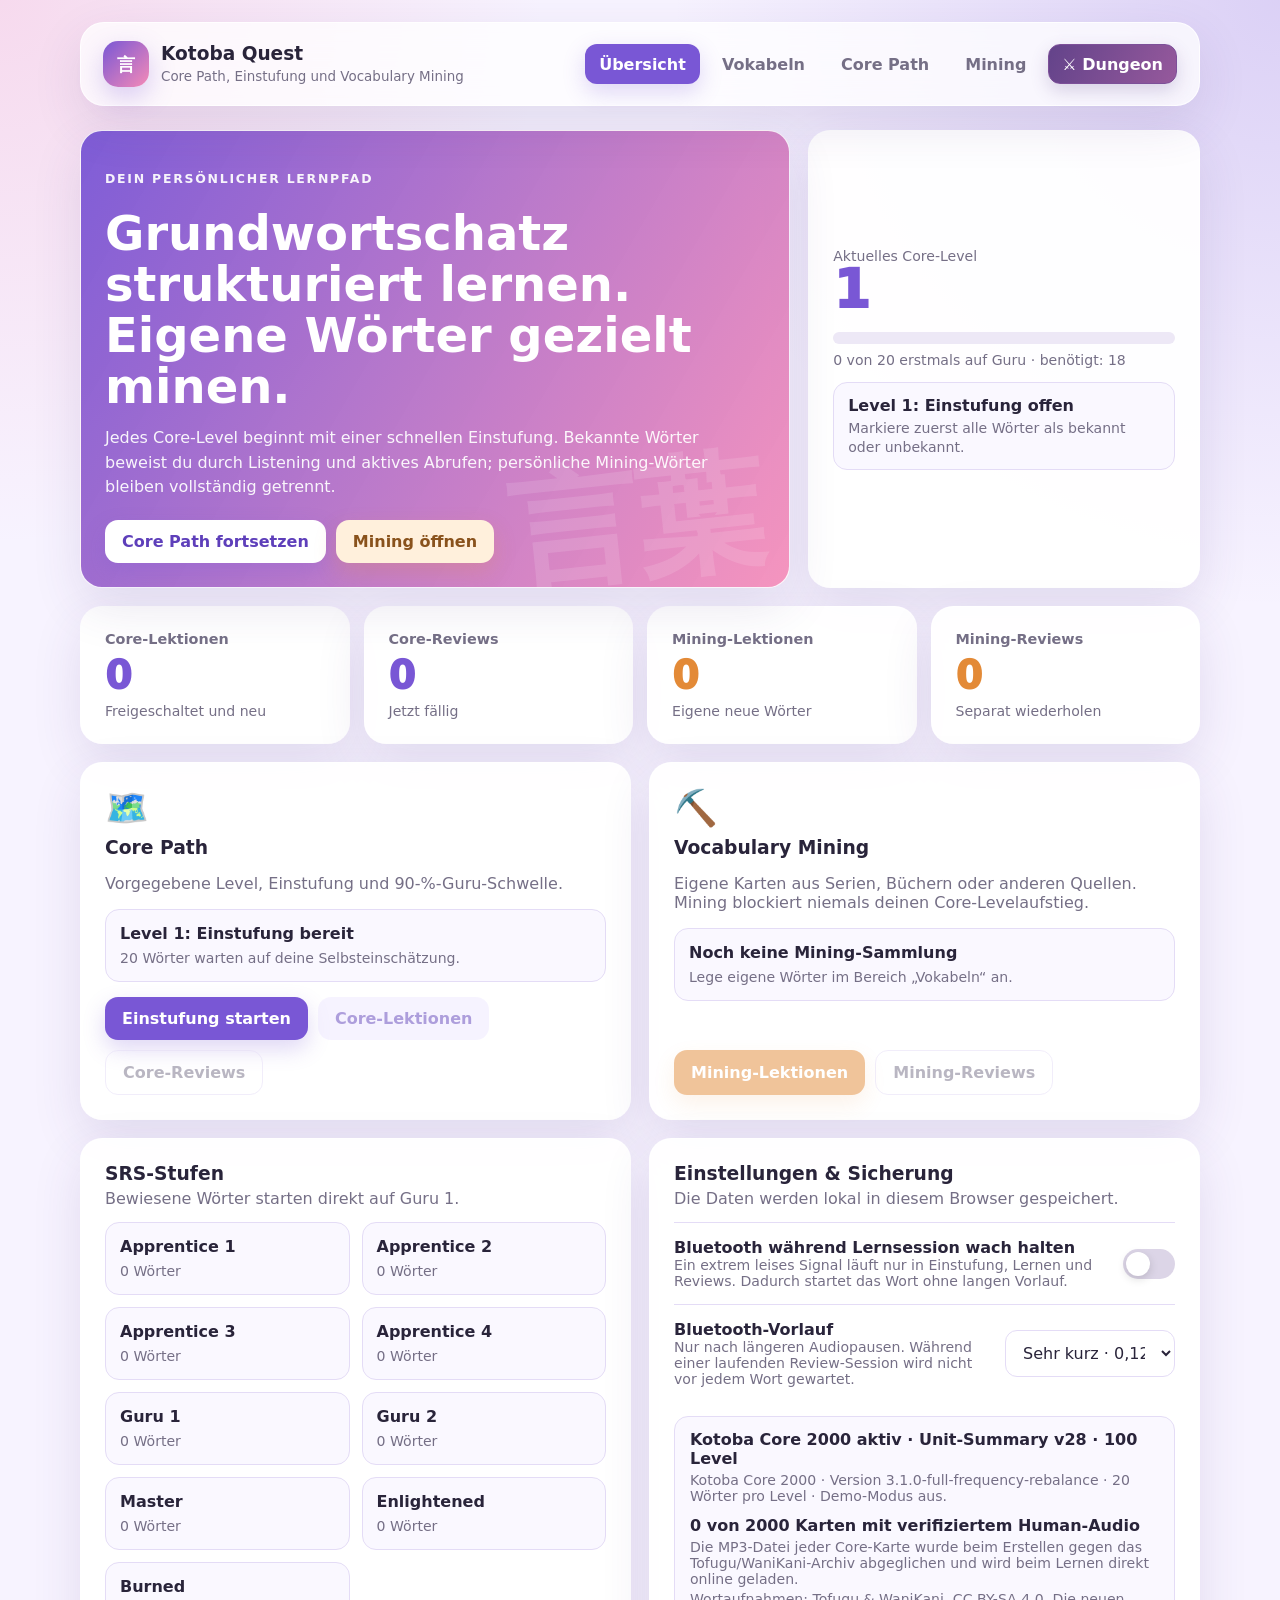
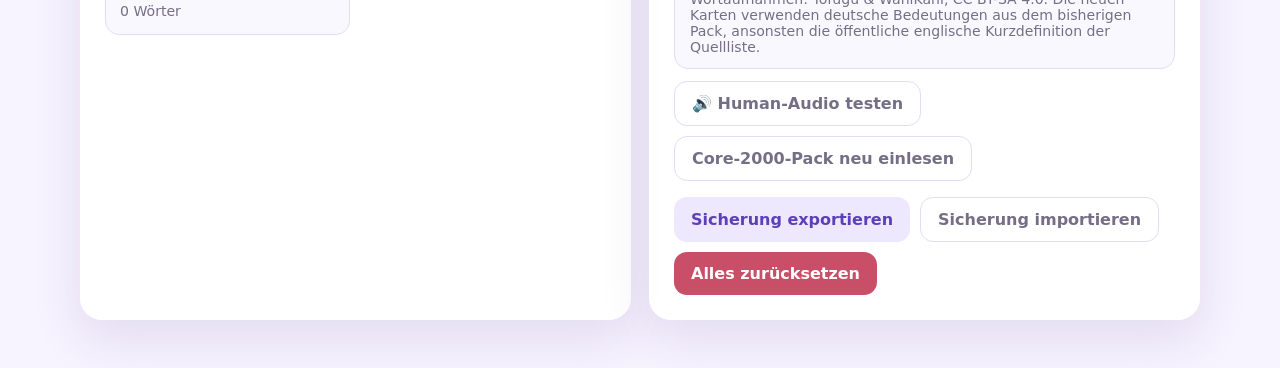
==== index.html @ 125c4b56 "fix: prevent legacy review nav flash and stale vocabulary autoplay" ====
<!DOCTYPE html>
<html lang="de">
<head>
  <meta charset="UTF-8" />
  <meta name="viewport" content="width=device-width, initial-scale=1.0" />
  <title>Kotoba Quest – Core Path & Mining</title>
  <style>
    :root {
      --bg: #f7f3ff;
      --panel: rgba(255,255,255,.94);
      --text: #29243a;
      --muted: #756f86;
      --primary: #7957d5;
      --primary-dark: #5e3fba;
      --accent: #f58ab7;
      --meaning: #d95098;
      --reading: #496fd4;
      --mining: #e38a37;
      --good: #268d63;
      --bad: #c84f67;
      --warning: #a96d12;
      --border: #e4dcf6;
      --shadow: 0 18px 50px rgba(73,50,126,.12);
      --radius: 22px;
    }

    * { box-sizing: border-box; }
    body {
      margin: 0;
      min-height: 100vh;
      font-family: Inter, ui-rounded, "SF Pro Rounded", system-ui, -apple-system, BlinkMacSystemFont, "Segoe UI", sans-serif;
      color: var(--text);
      background:
        radial-gradient(circle at top left, rgba(245,138,183,.24), transparent 34rem),
        radial-gradient(circle at top right, rgba(121,87,213,.22), transparent 38rem),
        var(--bg);
    }

    button, input, textarea, select { font: inherit; }
    button {
      border: 0;
      cursor: pointer;
      transition: transform .15s ease, box-shadow .15s ease, opacity .15s ease;
    }
    button:hover { transform: translateY(-1px); }
    button:active { transform: translateY(0); }
    button:disabled { cursor: not-allowed; opacity: .5; transform: none; }

    .app { width: min(1120px, calc(100% - 28px)); margin: 22px auto 48px; }
    .topbar {
      display: flex;
      justify-content: space-between;
      gap: 18px;
      align-items: center;
      padding: 18px 22px;
      border: 1px solid rgba(255,255,255,.8);
      background: rgba(255,255,255,.74);
      backdrop-filter: blur(18px);
      border-radius: 24px;
      box-shadow: var(--shadow);
      position: sticky;
      top: 12px;
      z-index: 10;
    }
    .brand { display:flex; align-items:center; gap:12px; min-width:0; }
    .logo {
      width:46px; height:46px; display:grid; place-items:center; flex:0 0 auto;
      border-radius:15px; color:white; font-weight:950; font-size:1.15rem;
      background:linear-gradient(135deg,var(--primary),var(--accent));
      box-shadow:0 10px 26px rgba(121,87,213,.28);
    }
    .brand h1 { margin:0; font-size:1.16rem; line-height:1.1; }
    .brand p { margin:4px 0 0; color:var(--muted); font-size:.84rem; }
    .nav { display:flex; gap:8px; flex-wrap:wrap; justify-content:flex-end; }
    .nav button {
      padding:10px 14px; border-radius:12px; color:var(--muted);
      background:transparent; font-weight:800;
    }
    .nav button.active { color:white; background:var(--primary); box-shadow:0 8px 22px rgba(121,87,213,.24); }
    /* Never show stale legacy tabs between cloud UI refreshes. */
    .nav[data-kq-ia-version] > button:not([data-kq-main-group]) { display:none !important; }

    main { margin-top:24px; }
    .view { display:none; }
    .view.active { display:block; }
    .card {
      background:var(--panel);
      border:1px solid rgba(255,255,255,.9);
      border-radius:var(--radius);
      box-shadow:var(--shadow);
      padding:24px;
    }
    .hero { display:grid; grid-template-columns:1.45fr .8fr; gap:18px; margin-bottom:18px; }
    .welcome {
      overflow:hidden; position:relative; min-height:230px;
      background:linear-gradient(120deg,rgba(121,87,213,.96),rgba(245,138,183,.9));
      color:white;
    }
    .welcome::after {
      content:"言葉"; position:absolute; right:24px; bottom:-24px;
      font-size:8rem; font-weight:950; opacity:.12; transform:rotate(-6deg);
    }
    .eyebrow {
      margin:0 0 8px; font-size:.78rem; text-transform:uppercase;
      letter-spacing:.14em; font-weight:900; opacity:.82;
    }
    .welcome h2 { margin:0; max-width:640px; font-size:clamp(1.8rem,4vw,3rem); line-height:1.06; }
    .welcome p { max-width:610px; margin:14px 0 20px; line-height:1.55; opacity:.93; }
    .button-row { display:flex; flex-wrap:wrap; gap:10px; position:relative; z-index:1; }
    .primary,.secondary,.mining-button,.danger,.ghost {
      padding:12px 17px; border-radius:13px; font-weight:850;
    }
    .primary { color:white; background:var(--primary); box-shadow:0 9px 22px rgba(121,87,213,.24); }
    .secondary { color:var(--primary-dark); background:#eee8ff; }
    .mining-button { color:white; background:var(--mining); box-shadow:0 9px 22px rgba(227,138,55,.22); }
    .danger { color:white; background:var(--bad); }
    .ghost { color:var(--muted); background:transparent; border:1px solid var(--border); }
    .welcome .primary { color:var(--primary-dark); background:white; }
    .welcome .mining-button { color:#89521c; background:#fff0dc; }

    .level-card { display:flex; flex-direction:column; justify-content:center; }
    .level-number { font-size:3.3rem; font-weight:950; line-height:1; color:var(--primary); }
    .progress-track { width:100%; height:12px; margin:15px 0 8px; overflow:hidden; border-radius:999px; background:#ede8f6; }
    .progress-fill { height:100%; width:0; border-radius:inherit; background:linear-gradient(90deg,var(--primary),var(--accent)); transition:width .3s ease; }
    .level-detail { margin-top:14px; padding:13px 14px; border-radius:14px; background:#faf8ff; border:1px solid var(--border); }
    .level-detail strong { display:block; margin-bottom:3px; }
    .muted { color:var(--muted); }
    .small { font-size:.88rem; }

    .stats { display:grid; grid-template-columns:repeat(4,1fr); gap:14px; margin-bottom:18px; }
    .stat { min-height:138px; display:flex; flex-direction:column; justify-content:space-between; }
    .stat-label { color:var(--muted); font-size:.9rem; font-weight:800; }
    .stat-value { font-size:2.4rem; font-weight:950; color:var(--primary); }
    .stat.mining-stat .stat-value { color:var(--mining); }

    .section-title { display:flex; justify-content:space-between; gap:14px; align-items:end; margin-bottom:14px; }
    .section-title h2,.section-title h3 { margin:0; }
    .section-title p { margin:5px 0 0; color:var(--muted); }
    .grid-two { display:grid; grid-template-columns:1fr 1fr; gap:18px; }
    .mode-card { min-height:245px; display:flex; flex-direction:column; justify-content:space-between; }
    .mode-icon { font-size:2.2rem; margin-bottom:8px; }
    .status-box { padding:14px; border-radius:14px; background:#faf8ff; border:1px solid var(--border); margin:15px 0; }
    .status-box strong { display:block; margin-bottom:5px; }

    .pack-header {
      display:flex; justify-content:space-between; gap:18px; align-items:flex-start; flex-wrap:wrap;
    }
    .pack-version {
      display:inline-flex; padding:7px 10px; border-radius:999px; color:var(--primary-dark);
      background:#eee8ff; font-size:.78rem; font-weight:900;
    }
    .pack-metrics {
      display:grid; grid-template-columns:repeat(3,1fr); gap:10px; margin-top:16px;
    }
    .pack-metric {
      padding:13px; border-radius:14px; background:#faf8ff; border:1px solid var(--border);
    }
    .pack-metric strong { display:block; color:var(--primary); font-size:1.4rem; }
    .section-grid {
      display:grid; grid-template-columns:repeat(2,1fr); gap:10px; margin-top:14px;
    }
    .section-card {
      padding:13px 14px; border-radius:14px; border:1px solid var(--border); background:#fff;
    }
    .section-card.locked { opacity:.58; background:#f5f3f7; }
    .section-card strong,.section-card span { display:block; }
    .section-card span { color:var(--muted); font-size:.82rem; margin-top:3px; }
    .source-note {
      margin-top:16px; padding-top:14px; border-top:1px solid var(--border);
      color:var(--muted); font-size:.8rem; line-height:1.5;
    }
    .source-note a { color:var(--primary-dark); }

    form { display:grid; gap:13px; }
    label { display:grid; gap:6px; color:var(--muted); font-size:.86rem; font-weight:800; }
    input,textarea,select {
      width:100%; padding:12px 13px; border-radius:12px; border:1px solid var(--border);
      color:var(--text); background:white; outline:none; resize:vertical;
    }
    input:focus,textarea:focus,select:focus { border-color:var(--primary); box-shadow:0 0 0 4px rgba(121,87,213,.11); }
    .form-grid { display:grid; grid-template-columns:1fr 1fr; gap:12px; }
    .conditional-field.hidden { display:none; }

    .vocab-list { display:grid; gap:10px; max-height:690px; overflow:auto; padding-right:4px; }
    .vocab-row {
      display:grid; grid-template-columns:minmax(80px,.6fr) 1fr auto;
      align-items:center; gap:14px; padding:14px; border-radius:15px;
      border:1px solid var(--border); background:#fff;
    }
    .vocab-jp { font-size:1.45rem; font-weight:950; }
    .vocab-meta { min-width:0; }
    .vocab-meta strong,.vocab-meta span { display:block; overflow-wrap:anywhere; }
    .vocab-meta span { color:var(--muted); font-size:.87rem; margin-top:3px; }
    .badge,.level-badge,.type-badge {
      display:inline-flex; align-items:center; justify-content:center; padding:7px 9px;
      border-radius:999px; font-size:.76rem; font-weight:900;
    }
    .badge { min-width:88px; background:#f0ebff; color:var(--primary-dark); }
    .level-badge { color:#875213; background:#fff3d5; }
    .type-badge.core { color:var(--primary-dark); background:#eee8ff; }
    .type-badge.mining { color:#915415; background:#fff0dc; }
    .locked-badge { color:#706a7e; background:#ece9f1; }
    .empty { text-align:center; color:var(--muted); padding:35px 12px; }

    .study-shell { max-width:780px; margin:0 auto; }
    .study-card {
      min-height:470px; display:flex; flex-direction:column; justify-content:center;
      text-align:center; padding:34px;
    }
    .counter { color:var(--muted); font-size:.85rem; font-weight:850; text-transform:uppercase; letter-spacing:.08em; }
    .study-word { margin:14px 0; font-size:clamp(3rem,9vw,6rem); line-height:1.05; font-weight:950; }
    .study-reading { font-size:1.35rem; color:var(--primary); font-weight:900; }
    .study-meaning { margin-top:8px; font-size:1.25rem; font-weight:900; }
    .study-example { max-width:580px; margin:22px auto 0; padding:16px; border-radius:14px; background:#faf8ff; color:var(--muted); line-height:1.55; }
    .review-form { max-width:560px; margin:22px auto 0; display:grid; grid-template-columns:1fr auto; gap:10px; }

    .prompt-type {
      display:inline-flex; align-self:center; align-items:center; gap:9px;
      margin-top:18px; padding:9px 16px; border-radius:999px; color:white;
      font-size:.92rem; font-weight:950; letter-spacing:.08em; text-transform:uppercase;
      box-shadow:0 8px 22px rgba(41,36,58,.12);
    }
    .prompt-hint { margin:11px 0 0; font-size:1rem; font-weight:850; }
    .review-meaning { border-top:9px solid var(--meaning); background:linear-gradient(180deg,rgba(217,80,152,.10),rgba(255,255,255,.95) 42%); }
    .review-reading { border-top:9px solid var(--reading); background:linear-gradient(180deg,rgba(73,111,212,.11),rgba(255,255,255,.95) 42%); }
    .review-meaning .prompt-type { background:var(--meaning); }
    .review-reading .prompt-type { background:var(--reading); }
    .review-meaning .prompt-hint { color:#a73773; }
    .review-reading .prompt-hint { color:#3557ae; }
    .review-meaning .review-form button,.review-meaning #nextQuestion { background:var(--meaning); }
    .review-reading .review-form button,.review-reading #nextQuestion { background:var(--reading); }

    .word-audio-row {
      display:flex;
      align-items:center;
      justify-content:center;
      gap:12px;
      margin:14px auto 6px;
      width:fit-content;
      max-width:100%;
    }

    .word-audio-row .study-word {
      margin:0;
    }

    .icon-audio {
      display:inline-grid;
      place-items:center;
      flex:0 0 auto;
      width:42px;
      height:42px;
      padding:0;
      border-radius:50%;
      color:#3557ae;
      background:#edf2ff;
      border:1px solid #cad6f8;
      font-size:1.15rem;
      box-shadow:0 5px 14px rgba(73,111,212,.12);
    }

    .icon-audio:hover {
      box-shadow:0 8px 19px rgba(73,111,212,.2);
    }

    .icon-audio.small {
      width:34px;
      height:34px;
      font-size:.95rem;
      box-shadow:none;
    }

    .sentence-audio-row {
      display:flex;
      align-items:center;
      gap:9px;
      margin-bottom:8px;
    }

    .sentence-audio-row .context-japanese {
      flex:1;
      margin:0;
    }

    .sentence-source {
      display:block;
      margin-top:8px;
      font-size:.76rem;
      line-height:1.45;
      color:var(--muted);
    }

    .sentence-source.loading {
      font-style:italic;
    }

    .sentence-source a {
      color:inherit;
      text-decoration:underline;
      text-underline-offset:2px;
    }

    .sentence-pack-progress {
      display:none;
      margin-top:12px;
    }

    .sentence-pack-progress.active {
      display:block;
    }

    .sentence-pack-track {
      height:10px;
      overflow:hidden;
      border-radius:999px;
      background:#e9e5f2;
    }

    .sentence-pack-fill {
      width:0%;
      height:100%;
      border-radius:inherit;
      background:linear-gradient(90deg,#7a6de8,#4b8ed8);
      transition:width .2s ease;
    }

    .sentence-pack-progress span {
      display:block;
      margin-top:7px;
    }

    .audio-pack-box {
      margin-top:14px;
      padding:13px 15px;
      border-radius:14px;
      border:1px solid var(--border);
      background:#faf8ff;
    }

    .audio-pack-box strong,
    .audio-pack-box span {
      display:block;
    }

    .audio-pack-box span {
      margin-top:4px;
    }

    .production-word {
      max-width:650px;
      margin:22px auto 10px;
      font-size:clamp(1.65rem,5vw,3rem);
      line-height:1.22;
      font-weight:950;
    }

    .context-area {
      max-width:590px;
      width:100%;
      margin:12px auto 0;
    }

    .context-toggle {
      padding:9px 13px;
      border-radius:999px;
      color:var(--muted);
      background:#faf8ff;
      border:1px solid var(--border);
      font-size:.84rem;
      font-weight:850;
    }

    .context-toggle[aria-expanded="true"] {
      color:var(--primary-dark);
      background:#eee8ff;
    }

    .context-panel {
      display:none;
      margin-top:10px;
      padding:14px 16px;
      border-radius:14px;
      background:#faf8ff;
      border:1px solid var(--border);
      color:var(--muted);
      line-height:1.55;
      text-align:left;
    }

    .context-panel.open {
      display:block;
    }

    .context-panel strong,
    .context-panel span {
      display:block;
    }

    .context-panel span + span,
    .context-panel strong + span {
      margin-top:5px;
    }

    .context-panel .context-japanese {
      color:var(--text);
      font-size:1.05rem;
      font-weight:850;
    }

    .feedback { max-width:560px; margin:15px auto 0; padding:13px 15px; border-radius:13px; font-weight:850; }
    .feedback.good { color:var(--good); background:#eaf8f2; }
    .feedback.bad { color:var(--bad); background:#fff0f3; }
    .feedback.warning { color:var(--warning); background:#fff6df; border:1px solid #f0d38c; }

    .placement-card { min-height:520px; }
    .placement-label { display:inline-flex; align-self:center; padding:8px 14px; border-radius:999px; color:var(--primary-dark); background:#eee8ff; font-size:.84rem; font-weight:900; }
    .placement-help { max-width:590px; margin:8px auto 0; color:var(--muted); line-height:1.5; }
    .choice-grid { display:grid; grid-template-columns:1fr 1fr; gap:12px; max-width:620px; width:100%; margin:25px auto 0; }
    .choice {
      padding:18px; border-radius:16px; font-weight:950; font-size:1rem;
      border:1px solid var(--border);
    }
    .choice.unknown { color:#9c4055; background:#fff0f3; }
    .choice.known { color:#237b58; background:#eaf8f2; }
    .key { display:inline-grid; place-items:center; min-width:30px; height:30px; padding:0 7px; margin-right:7px; border-radius:8px; color:var(--text); background:white; border:1px solid rgba(0,0,0,.12); box-shadow:0 2px 0 rgba(0,0,0,.08); }
    .placement-counts { display:flex; justify-content:center; flex-wrap:wrap; gap:10px; margin-top:18px; }
    .count-chip { padding:8px 11px; border-radius:999px; background:#faf8ff; color:var(--muted); font-size:.83rem; font-weight:850; }

    .settings-row { display:flex; justify-content:space-between; gap:20px; align-items:center; padding:15px 0; border-top:1px solid var(--border); }
    .toggle { position:relative; width:52px; height:30px; flex:0 0 auto; }
    .toggle input { display:none; }
    .toggle span { position:absolute; inset:0; border-radius:999px; background:#dcd5e7; transition:background .2s; }
    .toggle span::after {
      content:""; position:absolute; width:24px; height:24px; left:3px; top:3px;
      border-radius:50%; background:white; box-shadow:0 3px 10px rgba(0,0,0,.15); transition:transform .2s;
    }
    .toggle input:checked + span { background:var(--primary); }
    .toggle input:checked + span::after { transform:translateX(22px); }

    .toast {
      position:fixed; left:50%; bottom:24px; transform:translate(-50%,20px); opacity:0;
      pointer-events:none; z-index:50; padding:12px 18px; border-radius:13px;
      color:white; background:#29243a; box-shadow:var(--shadow); transition:.2s ease;
    }
    .toast.show { opacity:1; transform:translate(-50%,0); }

    @media (max-width:860px) {
      .topbar { position:static; align-items:flex-start; }
      .hero,.grid-two { grid-template-columns:1fr; }
      .stats { grid-template-columns:repeat(2,1fr); }
    }
    @media (max-width:580px) {
      .app { width:min(100% - 18px,1120px); margin-top:9px; }
      .topbar { padding:14px; flex-direction:column; }
      .nav { width:100%; justify-content:stretch; }
      .nav button { flex:1; padding-inline:8px; font-size:.82rem; }
      .card { padding:18px; }
      .stats { gap:9px; }
      .stat { min-height:115px; }
      .stat-value { font-size:2rem; }
      .form-grid,.choice-grid { grid-template-columns:1fr; }
      .vocab-row { grid-template-columns:1fr auto; }
      .vocab-meta { grid-column:1 / -1; grid-row:2; }
      .review-form { grid-template-columns:1fr; }
    }
  </style>
  <style id="kqDungeonIndexStyles">
    .kq-dungeon-index-entry{display:inline-flex;align-items:center;justify-content:center;min-height:40px;padding:8px 13px;text-decoration:none;color:#fff!important;background:linear-gradient(115deg,#63438a,#96599c);font-weight:850;border-radius:12px;border:1px solid #7d5099;white-space:nowrap;box-shadow:0 7px 18px #563d8033}
    .kq-dungeon-index-entry:hover,.kq-dungeon-index-entry:focus-visible{filter:brightness(1.09);outline:2px solid #d1a9df;outline-offset:2px}
  </style>
</head>
<body>
  <div class="app">
    <header class="topbar">
      <div class="brand">
        <div class="logo">言</div>
        <div>
          <h1>Kotoba Quest</h1>
          <p>Core Path, Einstufung und Vocabulary Mining</p>
        </div>
      </div>
      <nav class="nav" aria-label="Hauptnavigation">
        <button data-view="dashboard" class="active">Übersicht</button>
        <button data-view="vocabulary">Vokabeln</button>
        <button data-view="core">Core Path</button>
        <button data-view="mining">Mining</button>
        <a id="kqDungeonIndexEntry" class="kq-dungeon-index-entry" href="./dungeon.html" aria-label="Little Dungeon öffnen">⚔ Dungeon</a>
      </nav>
    </header>

    <main>
      <section id="dashboard" class="view active">
        <div class="hero">
          <article class="card welcome">
            <p class="eyebrow">Dein persönlicher Lernpfad</p>
            <h2>Grundwortschatz strukturiert lernen. Eigene Wörter gezielt minen.</h2>
            <p>Jedes Core-Level beginnt mit einer schnellen Einstufung. Bekannte Wörter beweist du durch Listening und aktives Abrufen; persönliche Mining-Wörter bleiben vollständig getrennt.</p>
            <div class="button-row">
              <button class="primary" id="heroCore">Core Path fortsetzen</button>
              <button class="mining-button" id="heroMining">Mining öffnen</button>
            </div>
          </article>

          <article class="card level-card">
            <span class="muted small">Aktuelles Core-Level</span>
            <div class="level-number" id="levelNumber">1</div>
            <div class="progress-track"><div class="progress-fill" id="levelProgress"></div></div>
            <div class="small muted" id="levelProgressText">0 von 0 auf Guru</div>
            <div class="level-detail">
              <strong id="levelStatusTitle">Level-Einstufung</strong>
              <span class="small muted" id="levelStatusText">Starte die Einstufung für dieses Level.</span>
            </div>
          </article>
        </div>

        <div class="stats">
          <article class="card stat">
            <span class="stat-label">Core-Lektionen</span>
            <strong class="stat-value" id="coreLessonCount">0</strong>
            <span class="small muted">Freigeschaltet und neu</span>
          </article>
          <article class="card stat">
            <span class="stat-label">Core-Reviews</span>
            <strong class="stat-value" id="coreReviewCount">0</strong>
            <span class="small muted">Jetzt fällig</span>
          </article>
          <article class="card stat mining-stat">
            <span class="stat-label">Mining-Lektionen</span>
            <strong class="stat-value" id="miningLessonCount">0</strong>
            <span class="small muted">Eigene neue Wörter</span>
          </article>
          <article class="card stat mining-stat">
            <span class="stat-label">Mining-Reviews</span>
            <strong class="stat-value" id="miningReviewCount">0</strong>
            <span class="small muted">Separat wiederholen</span>
          </article>
        </div>

        <div class="grid-two">
          <article class="card mode-card">
            <div>
              <div class="mode-icon">🗺️</div>
              <h3 style="margin:0">Core Path</h3>
              <p class="muted">Vorgegebene Level, Einstufung und 90-%-Guru-Schwelle.</p>
              <div class="status-box">
                <strong id="coreDashboardStatus">Level 1 wartet</strong>
                <span class="small muted" id="coreDashboardDetail">Beginne mit der Einstufung.</span>
              </div>
            </div>
            <div class="button-row">
              <button class="primary" id="dashboardPlacement">Einstufung starten</button>
              <button class="secondary" id="dashboardCoreLessons">Core-Lektionen</button>
              <button class="ghost" id="dashboardCoreReviews">Core-Reviews</button>
            </div>
          </article>

          <article class="card mode-card">
            <div>
              <div class="mode-icon">⛏️</div>
              <h3 style="margin:0">Vocabulary Mining</h3>
              <p class="muted">Eigene Karten aus Serien, Büchern oder anderen Quellen. Mining blockiert niemals deinen Core-Levelaufstieg.</p>
              <div class="status-box">
                <strong id="miningDashboardStatus">Noch keine Mining-Sammlung</strong>
                <span class="small muted" id="miningDashboardDetail">Lege eigene Wörter im Bereich „Vokabeln“ an.</span>
              </div>
            </div>
            <div class="button-row">
              <button class="mining-button" id="dashboardMiningLessons">Mining-Lektionen</button>
              <button class="ghost" id="dashboardMiningReviews">Mining-Reviews</button>
            </div>
          </article>
        </div>

        <div class="grid-two" style="margin-top:18px">
          <article class="card">
            <div class="section-title">
              <div>
                <h3>SRS-Stufen</h3>
                <p>Bewiesene Wörter starten direkt auf Guru 1.</p>
              </div>
            </div>
            <div id="stageSummary" class="form-grid"></div>
          </article>

          <article class="card">
            <div class="section-title">
              <div>
                <h3>Einstellungen & Sicherung</h3>
                <p>Die Daten werden lokal in diesem Browser gespeichert.</p>
              </div>
            </div>
            <div class="settings-row">
              <div>
                <strong>Bluetooth während Lernsession wach halten</strong>
                <div class="small muted">Ein extrem leises Signal läuft nur in Einstufung, Lernen und Reviews. Dadurch startet das Wort ohne langen Vorlauf.</div>
              </div>
              <label class="toggle">
                <input type="checkbox" id="bluetoothKeepAlive" />
                <span></span>
              </label>
            </div>
            <div class="settings-row">
              <div>
                <strong>Bluetooth-Vorlauf</strong>
                <div class="small muted">Nur nach längeren Audiopausen. Während einer laufenden Review-Session wird nicht vor jedem Wort gewartet.</div>
              </div>
              <select id="bluetoothLeadMs" style="max-width:170px">
                <option value="0">Aus</option>
                <option value="120">Sehr kurz · 0,12 s</option>
                <option value="250">Kurz · 0,25 s</option>
                <option value="450">Sicher · 0,45 s</option>
              </select>
            </div>
            <div class="audio-pack-box">
              <strong id="corePackStatus">Core-2000-Pack wird geprüft …</strong>
              <span class="small muted" id="corePackDetail">Bis zur einmaligen Vorbereitung bleibt das eingebaute 200-Wörter-Paket aktiv.</span>
              <strong id="audioPackStatus" style="margin-top:12px">Human-Audio wird geprüft …</strong>
              <span class="small muted" id="audioPackDetail">Die vorbereiteten 2.000 Karten enthalten jeweils eine verifizierte Tofugu/WaniKani-MP3-URL.</span>
              <span class="small muted" id="humanAudioCredit">
                Wortaufnahmen: Tofugu &amp; WaniKani, CC BY-SA 4.0. Die neuen Karten verwenden deutsche Bedeutungen aus dem bisherigen Pack, ansonsten die öffentliche englische Kurzdefinition der Quellliste.
              </span>
            </div>
            <div class="button-row" style="margin-top:12px">
              <button class="ghost" id="audioTestBtn">🔊 Human-Audio testen</button>
              <button class="ghost" id="corePackReloadBtn">Core-2000-Pack neu einlesen</button>
            </div>
            <div class="button-row" style="margin-top:16px">
              <button class="secondary" id="exportBtn">Sicherung exportieren</button>
              <button class="ghost" id="importBtn">Sicherung importieren</button>
              <input id="importFile" type="file" accept=".json" hidden />
            </div>
            <div class="button-row" style="margin-top:10px">
              <button class="danger" id="resetBtn">Alles zurücksetzen</button>
            </div>
          </article>
        </div>
      </section>

      <section id="vocabulary" class="view">
        <div class="section-title">
          <div>
            <h2>Vokabelkarten</h2>
            <p>Neue Karten sind standardmäßig Mining-Wörter. Core-Karten kannst du bewusst einem Level zuordnen.</p>
          </div>
        </div>

        <div class="grid-two">
          <article class="card">
            <h3 style="margin-top:0">Neue Vokabel</h3>
            <form id="vocabForm">
              <label>
                Kartentyp *
                <select id="cardTypeInput">
                  <option value="mining">Mining – persönliche Zusatzvokabel</option>
                  <option value="core">Core Path – verbindliches Levelwort</option>
                </select>
              </label>

              <div class="form-grid">
                <label>
                  Japanisches Wort *
                  <input id="wordInput" required placeholder="例: 猫" />
                </label>
                <label>
                  Lesung *
                  <input id="readingInput" required placeholder="例: ねこ" />
                </label>
              </div>

              <label>
                Bedeutung(en) *
                <input id="meaningInput" required placeholder="Katze, Kater" />
              </label>

              <div id="coreFields" class="conditional-field hidden">
                <label>
                  Core-Level *
                  <input id="vocabLevelInput" type="number" min="1" max="60" value="1" />
                </label>
                <div class="small muted">Liegt das Level noch in der Zukunft, bleibt die Karte bis dahin gesperrt.</div>
              </div>

              <div id="miningFields" class="conditional-field">
                <label>
                  Quelle oder Sammlung
                  <input id="collectionInput" placeholder="z. B. Frieren – Folge 3" />
                </label>
              </div>

              <label>
                Beispielsatz
                <textarea id="exampleInput" rows="2" placeholder="猫が好きです。"></textarea>
              </label>

              <label>
                Übersetzung des Beispiels
                <textarea id="exampleTranslationInput" rows="2" placeholder="Ich mag Katzen."></textarea>
              </label>

              <button class="primary" type="submit">Vokabel hinzufügen</button>
            </form>
          </article>

          <article class="card">
            <div class="section-title">
              <div>
                <h3>Deine Sammlung</h3>
                <p id="vocabTotal">0 Wörter</p>
              </div>
            </div>
            <div class="vocab-list" id="vocabList"></div>
          </article>
        </div>
      </section>

      <section id="core" class="view">
        <div class="section-title">
          <div>
            <h2>Core Path</h2>
            <p>Jedes neue Level beginnt mit Einschätzen, anschließend beweist du die als bekannt markierten Wörter.</p>
          </div>
        </div>
        <div class="grid-two">
          <article class="card mode-card">
            <div>
              <div class="mode-icon">🎯</div>
              <h3 style="margin:0" id="coreLevelHeading">Level 1</h3>
              <div class="status-box">
                <strong id="coreStatusTitle">Einstufung offen</strong>
                <span class="small muted" id="coreStatusDetail">Sortiere die Wörter mit den Pfeiltasten.</span>
              </div>
            </div>
            <div class="button-row">
              <button class="primary" id="corePlacementBtn">Einstufung starten</button>
              <button class="secondary" id="coreLessonsBtn">Lektionen starten</button>
              <button class="ghost" id="coreReviewsBtn">Reviews starten</button>
            </div>
          </article>
          <article class="card">
            <h3 style="margin-top:0">So funktioniert ein Level</h3>
            <p class="muted">1. Alle Wörter schnell als bekannt oder unbekannt markieren.</p>
            <p class="muted">2. Hörverstehen und aktives Abrufen der bekannten Wörter beweisen.</p>
            <p class="muted">3. Listening und aktives Abrufen richtig: direkt Guru 1.</p>
            <p class="muted">4. Unbekannt oder falsch eingeschätzt: reguläre Lektion und Apprentice 1.</p>
            <p class="muted">5. Fast richtige Antworten werden erklärt und später erneut gefragt, ohne als Fehler zu zählen.</p>
            <p class="muted">6. Echte Fehler kommen ebenfalls zurück in den aktuellen Review-Pool und beeinflussen erst danach die SRS-Wertung.</p>
            <p class="muted">7. Sobald 90 % erstmals Guru erreicht haben, wird das nächste Level geöffnet.</p>
          </article>
        </div>

        <div class="grid-two" style="margin-top:18px">
          <article class="card">
            <div class="pack-header">
              <div>
                <h3 style="margin:0" id="packName">Kotoba Core 2000</h3>
                <p class="muted" style="margin:5px 0 0">Kuratierter Grundwortschatz mit stabilen Karten-IDs für spätere Updates.</p>
              </div>
              <span class="pack-version" id="packVersion">Version 0.1.0</span>
            </div>
            <div class="pack-metrics">
              <div class="pack-metric"><strong id="packIncludedWords">200</strong><span class="small muted">von 2.000 Wörtern enthalten</span></div>
              <div class="pack-metric"><strong id="packIncludedLevels">10</strong><span class="small muted">von 100 Leveln enthalten</span></div>
              <div class="pack-metric"><strong id="packLearnedWords">0</strong><span class="small muted">Wörter begonnen</span></div>
            </div>
            <div class="source-note">
              Auswahl orientiert sich an häufigem, breit einsetzbarem Alltagswortschatz. Für spätere Datenabgleiche sind <a href="https://clrd.ninjal.ac.jp/bccwj/en/freq-list.html" target="_blank" rel="noopener">NINJAL-Frequenzlisten</a> und <a href="https://www.edrdg.org/jmdict/j_jmdict.html" target="_blank" rel="noopener">JMdict</a> als Quellen vorgesehen. Die deutschen Bedeutungen und Beispielsätze dieses Beta-Packs wurden für Kotoba Quest redaktionell formuliert.
            </div>
          </article>
          <article class="card">
            <h3 style="margin-top:0">Abschnitte</h3>
            <div class="section-grid" id="coreSectionGrid"></div>
          </article>
        </div>
      </section>

      <section id="mining" class="view">
        <div class="section-title">
          <div>
            <h2>Vocabulary Mining</h2>
            <p>Eigene Sammlungen werden unabhängig vom Core Path gelernt und wiederholt.</p>
          </div>
        </div>
        <div class="grid-two">
          <article class="card mode-card">
            <div>
              <div class="mode-icon">⛏️</div>
              <h3 style="margin:0">Mining-Queue</h3>
              <div class="status-box">
                <strong id="miningStatusTitle">0 neue Wörter</strong>
                <span class="small muted" id="miningStatusDetail">0 Reviews sind fällig.</span>
              </div>
            </div>
            <div class="button-row">
              <button class="mining-button" id="miningLessonsBtn">Mining-Lektionen</button>
              <button class="ghost" id="miningReviewsBtn">Mining-Reviews</button>
            </div>
          </article>
          <article class="card">
            <h3 style="margin-top:0">Sammlungen</h3>
            <div id="collectionSummary"></div>
          </article>
        </div>
      </section>

      <section id="placement" class="view">
        <div class="study-shell">
          <article class="card study-card placement-card" id="placementCard"></article>
        </div>
      </section>

      <section id="lessons" class="view">
        <div class="study-shell">
          <article class="card study-card" id="lessonCard"></article>
        </div>
      </section>

      <section id="reviews" class="view">
        <div class="study-shell">
          <article class="card study-card" id="reviewCard"></article>
        </div>
      </section>
    </main>
  </div>

  <div class="toast" id="toast"></div>

  <script src="content-packs/core-2000/core-pack.js"></script>
  <script src="audio/human-audio-ready.js?v=0.3.0"></script>
  <script src="audio/audio-manifest.js?v=0.5.0"></script>
  <script src="audio/audio-ready.js?v=0.5.0"></script>
  <script>
    const STORAGE_KEY = "kotobaQuestDataV3";

    const STAGES = [
      { name:"Neu", real:0, demo:0 },
      { name:"Apprentice 1", real:4*60*60*1000, demo:10*1000 },
      { name:"Apprentice 2", real:8*60*60*1000, demo:20*1000 },
      { name:"Apprentice 3", real:24*60*60*1000, demo:40*1000 },
      { name:"Apprentice 4", real:2*24*60*60*1000, demo:60*1000 },
      { name:"Guru 1", real:7*24*60*60*1000, demo:90*1000 },
      { name:"Guru 2", real:14*24*60*60*1000, demo:2*60*1000 },
      { name:"Master", real:30*24*60*60*1000, demo:3*60*1000 },
      { name:"Enlightened", real:120*24*60*60*1000, demo:5*60*1000 },
      { name:"Burned", real:Infinity, demo:Infinity }
    ];

    const EMBEDDED_CORE_PACK = {"id":"kotoba-core-2000","name":"Kotoba Core 2000","version":"3.1.0-full-frequency-rebalance","targetWords":2000,"includedWords":2000,"includedLevels":100,"wordsPerLevel":20,"entries":[{"packEntryId":"kc2k-foundation-0001","coreIndex":0,"level":1,"word":"する","reading":"する","meanings":["machen","tun"],"productionCue":"machen; tun","example":"今日は何をしますか。","exampleTranslation":"Was machst du heute?","pos":"unregelmäßiges Verb"},{"packEntryId":"kc2k-foundation-0002","coreIndex":1,"level":1,"word":"ある","reading":"ある","meanings":["es gibt","vorhanden sein","sich befinden"],"productionCue":"vorhanden sein – für Dinge","example":"机の上に本があります。","exampleTranslation":"Auf dem Tisch liegt ein Buch.","pos":"Godan-Verb"},{"packEntryId":"kc2k-foundation-0003","coreIndex":2,"level":1,"word":"いる","reading":"いる","meanings":["es gibt","da sein","sich befinden"],"productionCue":"da sein – für Menschen und Tiere","example":"部屋に人がいます。","exampleTranslation":"Im Zimmer ist jemand.","pos":"Ichidan-Verb"},{"packEntryId":"kc2k-0405","coreIndex":3,"level":1,"word":"行く","reading":"いく","meanings":["gehen","fahren"],"productionCue":"gehen; fahren","example":"「行く」という言葉を覚えました。","exampleTranslation":"Ich habe den Ausdruck „gehen“ gelernt.","pos":"verb"},{"packEntryId":"kc2k-0406","coreIndex":4,"level":1,"word":"来る","reading":"くる","meanings":["kommen"],"productionCue":"kommen","example":"「来る」という言葉を覚えました。","exampleTranslation":"Ich habe den Ausdruck „kommen“ gelernt.","pos":"verb"},{"packEntryId":"kc2k-foundation-0004","coreIndex":5,"level":1,"word":"見る","reading":"みる","meanings":["sehen","anschauen","ansehen"],"productionCue":"etwas sehen oder anschauen","example":"この映画を見たいです。","exampleTranslation":"Ich möchte diesen Film sehen.","pos":"Ichidan-Verb"},{"packEntryId":"kc2k-foundation-0005","coreIndex":6,"level":1,"word":"聞く","reading":"きく","meanings":["hören","zuhören","fragen"],"productionCue":"hören; zuhören; fragen","example":"毎日、音楽を聞きます。","exampleTranslation":"Ich höre jeden Tag Musik.","pos":"Godan-Verb"},{"packEntryId":"kc2k-foundation-0006","coreIndex":7,"level":1,"word":"言う","reading":"いう","meanings":["sagen"],"productionCue":"etwas sagen","example":"もう一度言ってください。","exampleTranslation":"Bitte sag es noch einmal.","pos":"Godan-Verb"},{"packEntryId":"kc2k-foundation-0007","coreIndex":8,"level":1,"word":"話す","reading":"はなす","meanings":["sprechen","reden"],"productionCue":"mit jemandem sprechen","example":"日本語で話しましょう。","exampleTranslation":"Lass uns Japanisch sprechen.","pos":"Godan-Verb"},{"packEntryId":"kc2k-foundation-0008","coreIndex":9,"level":1,"word":"分かる","reading":"わかる","meanings":["verstehen","begreifen"],"productionCue":"etwas verstehen","example":"この言葉の意味が分かります。","exampleTranslation":"Ich verstehe die Bedeutung dieses Wortes.","pos":"Godan-Verb"},{"packEntryId":"kc2k-1720","coreIndex":10,"level":1,"word":"思う","reading":"おもう","meanings":["denken","glauben"],"productionCue":"denken; glauben","example":"「思う」という言葉を覚えました。","exampleTranslation":"Ich habe den Ausdruck „denken“ gelernt.","pos":"verb"},{"packEntryId":"kc2k-foundation-0009","coreIndex":11,"level":1,"word":"知る","reading":"しる","meanings":["wissen","kennen","erfahren"],"productionCue":"etwas wissen oder jemanden kennen","example":"その人を知っています。","exampleTranslation":"Ich kenne diese Person.","pos":"Godan-Verb"},{"packEntryId":"kc2k-0668","coreIndex":12,"level":1,"word":"食べる","reading":"たべる","meanings":["essen"],"productionCue":"essen","example":"「食べる」という言葉を覚えました。","exampleTranslation":"Ich habe den Ausdruck „essen“ gelernt.","pos":"verb"},{"packEntryId":"kc2k-0669","coreIndex":13,"level":1,"word":"飲む","reading":"のむ","meanings":["trinken"],"productionCue":"trinken","example":"「飲む」という言葉を覚えました。","exampleTranslation":"Ich habe den Ausdruck „trinken“ gelernt.","pos":"verb"},{"packEntryId":"kc2k-1427","coreIndex":14,"level":1,"word":"買う","reading":"かう","meanings":["kaufen"],"productionCue":"kaufen","example":"「買う」という言葉を覚えました。","exampleTranslation":"Ich habe den Ausdruck „kaufen“ gelernt.","pos":"verb"},{"packEntryId":"kc2k-foundation-0010","coreIndex":15,"level":1,"word":"使う","reading":"つかう","meanings":["benutzen","verwenden"],"productionCue":"etwas benutzen oder verwenden","example":"このアプリを毎日使います。","exampleTranslation":"Ich benutze diese App jeden Tag.","pos":"Godan-Verb"},{"packEntryId":"kc2k-0670","coreIndex":16,"level":1,"word":"作る","reading":"つくる","meanings":["machen","herstellen","kochen"],"productionCue":"machen; herstellen; kochen","example":"「作る」という言葉を覚えました。","exampleTranslation":"Ich habe den Ausdruck „machen“ gelernt.","pos":"verb"},{"packEntryId":"kc2k-foundation-0011","coreIndex":17,"level":1,"word":"持つ","reading":"もつ","meanings":["haben","halten","mitnehmen"],"productionCue":"etwas besitzen, halten oder mitnehmen","example":"傘を持っていますか。","exampleTranslation":"Hast du einen Regenschirm dabei?","pos":"Godan-Verb"},{"packEntryId":"kc2k-0392","coreIndex":18,"level":1,"word":"待つ","reading":"まつ","meanings":["warten"],"productionCue":"warten","example":"「待つ」という言葉を覚えました。","exampleTranslation":"Ich habe den Ausdruck „warten“ gelernt.","pos":"verb"},{"packEntryId":"kc2k-0404","coreIndex":19,"level":1,"word":"帰る","reading":"かえる","meanings":["nach Hause zurückkehren"],"productionCue":"nach Hause zurückkehren","example":"「帰る」という言葉を覚えました。","exampleTranslation":"Ich habe den Ausdruck „nach Hause zurückkehren“ gelernt.","pos":"verb"},{"packEntryId":"kc2k-0570","coreIndex":20,"level":2,"word":"起きる","reading":"おきる","meanings":["aufstehen","geschehen"],"productionCue":"aufstehen; geschehen","example":"「起きる」という言葉を覚えました。","exampleTranslation":"Ich habe den Ausdruck „aufstehen“ gelernt.","pos":"verb"},{"packEntryId":"kc2k-0569","coreIndex":21,"level":2,"word":"寝る","reading":"ねる","meanings":["schlafen","ins Bett gehen"],"productionCue":"schlafen; ins Bett gehen","example":"「寝る」という言葉を覚えました。","exampleTranslation":"Ich habe den Ausdruck „schlafen“ gelernt.","pos":"verb"},{"packEntryId":"kc2k-0365","coreIndex":22,"level":2,"word":"開ける","reading":"あける","meanings":["öffnen"],"productionCue":"öffnen","example":"「開ける」という言葉を覚えました。","exampleTranslation":"Ich habe den Ausdruck „öffnen“ gelernt.","pos":"verb"},{"packEntryId":"kc2k-0367","coreIndex":23,"level":2,"word":"閉める","reading":"しめる","meanings":["schließen"],"productionCue":"schließen","example":"「閉める」という言葉を覚えました。","exampleTranslation":"Ich habe den Ausdruck „schließen“ gelernt.","pos":"verb"},{"packEntryId":"kc2k-0374","coreIndex":24,"level":2,"word":"入る","reading":"はいる","meanings":["eintreten","hineingehen"],"productionCue":"eintreten; hineingehen","example":"「入る」という言葉を覚えました。","exampleTranslation":"Ich habe den Ausdruck „eintreten“ gelernt.","pos":"verb"},{"packEntryId":"kc2k-0376","coreIndex":25,"level":2,"word":"出る","reading":"でる","meanings":["hinausgehen","erscheinen"],"productionCue":"hinausgehen; erscheinen","example":"「出る」という言葉を覚えました。","exampleTranslation":"Ich habe den Ausdruck „hinausgehen“ gelernt.","pos":"verb"},{"packEntryId":"kc2k-0762","coreIndex":26,"level":2,"word":"立つ","reading":"たつ","meanings":["stehen","aufstehen"],"productionCue":"stehen; aufstehen","example":"「立つ」という言葉を覚えました。","exampleTranslation":"Ich habe den Ausdruck „stehen“ gelernt.","pos":"verb"},{"packEntryId":"kc2k-0761","coreIndex":27,"level":2,"word":"座る","reading":"すわる","meanings":["sich setzen"],"productionCue":"sich setzen","example":"「座る」という言葉を覚えました。","exampleTranslation":"Ich habe den Ausdruck „sich setzen“ gelernt.","pos":"verb"},{"packEntryId":"kc2k-0397","coreIndex":28,"level":2,"word":"歩く","reading":"あるく","meanings":["gehen","laufen"],"productionCue":"gehen; laufen","example":"「歩く」という言葉を覚えました。","exampleTranslation":"Ich habe den Ausdruck „gehen“ gelernt.","pos":"verb"},{"packEntryId":"kc2k-0398","coreIndex":29,"level":2,"word":"走る","reading":"はしる","meanings":["rennen","fahren"],"productionCue":"rennen; fahren","example":"「走る」という言葉を覚えました。","exampleTranslation":"Ich habe den Ausdruck „rennen“ gelernt.","pos":"verb"},{"packEntryId":"kc2k-0249","coreIndex":30,"level":2,"word":"働く","reading":"はたらく","meanings":["arbeiten"],"productionCue":"arbeiten","example":"「働く」という言葉を覚えました。","exampleTranslation":"Ich habe den Ausdruck „arbeiten“ gelernt.","pos":"verb"},{"packEntryId":"kc2k-0252","coreIndex":31,"level":2,"word":"休む","reading":"やすむ","meanings":["sich ausruhen","fehlen"],"productionCue":"sich ausruhen; fehlen","example":"「休む」という言葉を覚えました。","exampleTranslation":"Ich habe den Ausdruck „sich ausruhen“ gelernt.","pos":"verb"},{"packEntryId":"kc2k-1164","coreIndex":32,"level":2,"word":"読む","reading":"よむ","meanings":["lesen"],"productionCue":"lesen","example":"「読む」という言葉を覚えました。","exampleTranslation":"Ich habe den Ausdruck „lesen“ gelernt.","pos":"verb"},{"packEntryId":"kc2k-1165","coreIndex":33,"level":2,"word":"書く","reading":"かく","meanings":["schreiben"],"productionCue":"schreiben","example":"「書く」という言葉を覚えました。","exampleTranslation":"Ich habe den Ausdruck „schreiben“ gelernt.","pos":"verb"},{"packEntryId":"kc2k-1555","coreIndex":34,"level":2,"word":"教える","reading":"おしえる","meanings":["lehren","mitteilen"],"productionCue":"lehren; mitteilen","example":"「教える」という言葉を覚えました。","exampleTranslation":"Ich habe den Ausdruck „lehren“ gelernt.","pos":"verb"},{"packEntryId":"kc2k-1554","coreIndex":35,"level":2,"word":"習う","reading":"ならう","meanings":["lernen","Unterricht nehmen"],"productionCue":"lernen; Unterricht nehmen","example":"「習う」という言葉を覚えました。","exampleTranslation":"Ich habe den Ausdruck „lernen“ gelernt.","pos":"verb"},{"packEntryId":"kc2k-foundation-0012","coreIndex":36,"level":2,"word":"会う","reading":"あう","meanings":["treffen","sich treffen"],"productionCue":"jemanden treffen","example":"明日、友達に会います。","exampleTranslation":"Morgen treffe ich einen Freund.","pos":"Godan-Verb"},{"packEntryId":"kc2k-1166","coreIndex":37,"level":2,"word":"遊ぶ","reading":"あそぶ","meanings":["spielen","Zeit verbringen"],"productionCue":"spielen; Zeit verbringen","example":"「遊ぶ」という言葉を覚えました。","exampleTranslation":"Ich habe den Ausdruck „spielen“ gelernt.","pos":"verb"},{"packEntryId":"kc2k-0253","coreIndex":38,"level":2,"word":"始める","reading":"はじめる","meanings":["beginnen (transitiv)"],"productionCue":"beginnen (transitiv)","example":"「始める」という言葉を覚えました。","exampleTranslation":"Ich habe den Ausdruck „beginnen (transitiv)“ gelernt.","pos":"verb"},{"packEntryId":"kc2k-0255","coreIndex":39,"level":2,"word":"終わる","reading":"おわる","meanings":["enden","fertig werden"],"productionCue":"enden; fertig werden","example":"「終わる」という言葉を覚えました。","exampleTranslation":"Ich habe den Ausdruck „enden“ gelernt.","pos":"verb"},{"packEntryId":"kc2k-1758","coreIndex":40,"level":3,"word":"大きい","reading":"おおきい","meanings":["groß"],"productionCue":"groß","example":"「大きい」という言葉を覚えました。","exampleTranslation":"Ich habe den Ausdruck „groß“ gelernt.","pos":"i-adj"},{"packEntryId":"kc2k-1759","coreIndex":41,"level":3,"word":"小さい","reading":"ちいさい","meanings":["klein"],"productionCue":"klein","example":"「小さい」という言葉を覚えました。","exampleTranslation":"Ich habe den Ausdruck „klein“ gelernt.","pos":"i-adj"},{"packEntryId":"kc2k-0327","coreIndex":42,"level":3,"word":"新しい","reading":"あたらしい","meanings":["neu"],"productionCue":"neu","example":"「新しい」という言葉を覚えました。","exampleTranslation":"Ich habe den Ausdruck „neu“ gelernt.","pos":"i-adj"},{"packEntryId":"kc2k-0328","coreIndex":43,"level":3,"word":"古い","reading":"ふるい","meanings":["alt"],"productionCue":"alt","example":"「古い」という言葉を覚えました。","exampleTranslation":"Ich habe den Ausdruck „alt“ gelernt.","pos":"i-adj"},{"packEntryId":"kc2k-0341","coreIndex":44,"level":3,"word":"良い","reading":"よい","meanings":["gut"],"productionCue":"gut","example":"「良い」という言葉を覚えました。","exampleTranslation":"Ich habe den Ausdruck „gut“ gelernt.","pos":"i-adj"},{"packEntryId":"kc2k-0342","coreIndex":45,"level":3,"word":"悪い","reading":"わるい","meanings":["schlecht"],"productionCue":"schlecht","example":"「悪い」という言葉を覚えました。","exampleTranslation":"Ich habe den Ausdruck „schlecht“ gelernt.","pos":"i-adj"},{"packEntryId":"kc2k-0319","coreIndex":46,"level":3,"word":"高い","reading":"たかい","meanings":["hoch","teuer"],"productionCue":"hoch; teuer","example":"「高い」という言葉を覚えました。","exampleTranslation":"Ich habe den Ausdruck „hoch“ gelernt.","pos":"i-adj"},{"packEntryId":"kc2k-0343","coreIndex":47,"level":3,"word":"安い","reading":"やすい","meanings":["billig"],"productionCue":"billig","example":"「安い」という言葉を覚えました。","exampleTranslation":"Ich habe den Ausdruck „billig“ gelernt.","pos":"i-adj"},{"packEntryId":"kc2k-0317","coreIndex":48,"level":3,"word":"長い","reading":"ながい","meanings":["lang"],"productionCue":"lang","example":"「長い」という言葉を覚えました。","exampleTranslation":"Ich habe den Ausdruck „lang“ gelernt.","pos":"i-adj"},{"packEntryId":"kc2k-0318","coreIndex":49,"level":3,"word":"短い","reading":"みじかい","meanings":["kurz"],"productionCue":"kurz","example":"「短い」という言葉を覚えました。","exampleTranslation":"Ich habe den Ausdruck „kurz“ gelernt.","pos":"i-adj"},{"packEntryId":"kc2k-1768","coreIndex":50,"level":3,"word":"多い","reading":"おおい","meanings":["viel","zahlreich"],"productionCue":"viel; zahlreich","example":"「多い」という言葉を覚えました。","exampleTranslation":"Ich habe den Ausdruck „viel“ gelernt.","pos":"i-adj"},{"packEntryId":"kc2k-1769","coreIndex":51,"level":3,"word":"少ない","reading":"すくない","meanings":["wenig"],"productionCue":"wenig","example":"「少ない」という言葉を覚えました。","exampleTranslation":"Ich habe den Ausdruck „wenig“ gelernt.","pos":"i-adj"},{"packEntryId":"kc2k-0877","coreIndex":52,"level":3,"word":"早い","reading":"はやい","meanings":["früh","schnell"],"productionCue":"früh; schnell","example":"「早い」という言葉を覚えました。","exampleTranslation":"Ich habe den Ausdruck „früh“ gelernt.","pos":"i-adj"},{"packEntryId":"kc2k-0878","coreIndex":53,"level":3,"word":"遅い","reading":"おそい","meanings":["spät","langsam"],"productionCue":"spät; langsam","example":"「遅い」という言葉を覚えました。","exampleTranslation":"Ich habe den Ausdruck „spät“ gelernt.","pos":"i-adj"},{"packEntryId":"kc2k-0335","coreIndex":54,"level":3,"word":"難しい","reading":"むずかしい","meanings":["schwierig"],"productionCue":"schwierig","example":"「難しい」という言葉を覚えました。","exampleTranslation":"Ich habe den Ausdruck „schwierig“ gelernt.","pos":"i-adj"},{"packEntryId":"kc2k-0333","coreIndex":55,"level":3,"word":"簡単","reading":"かんたん","meanings":["einfach"],"productionCue":"einfach","example":"「簡単」という言葉を覚えました。","exampleTranslation":"Ich habe den Ausdruck „einfach“ gelernt.","pos":"na-adj"},{"packEntryId":"kc2k-1775","coreIndex":56,"level":3,"word":"忙しい","reading":"いそがしい","meanings":["beschäftigt"],"productionCue":"beschäftigt","example":"「忙しい」という言葉を覚えました。","exampleTranslation":"Ich habe den Ausdruck „beschäftigt“ gelernt.","pos":"i-adj"},{"packEntryId":"kc2k-0137","coreIndex":57,"level":3,"word":"楽しい","reading":"たのしい","meanings":["fröhlich","unterhaltsam"],"productionCue":"fröhlich; unterhaltsam","example":"「楽しい」という言葉を覚えました。","exampleTranslation":"Ich habe den Ausdruck „fröhlich“ gelernt.","pos":"i-adj"},{"packEntryId":"kc2k-0138","coreIndex":58,"level":3,"word":"面白い","reading":"おもしろい","meanings":["interessant","lustig"],"productionCue":"interessant; lustig","example":"「面白い」という言葉を覚えました。","exampleTranslation":"Ich habe den Ausdruck „interessant“ gelernt.","pos":"i-adj"},{"packEntryId":"kc2k-0662","coreIndex":59,"level":3,"word":"美味しい","reading":"おいしい","meanings":["lecker"],"productionCue":"lecker","example":"「美味しい」という言葉を覚えました。","exampleTranslation":"Ich habe den Ausdruck „lecker“ gelernt.","pos":"i-adj"},{"packEntryId":"kc2k-0815","coreIndex":60,"level":4,"word":"今日","reading":"きょう","meanings":["heute"],"productionCue":"heute","example":"「今日」という言葉を覚えました。","exampleTranslation":"Ich habe den Ausdruck „heute“ gelernt.","pos":"noun"},{"packEntryId":"kc2k-0817","coreIndex":61,"level":4,"word":"明日","reading":"あした","meanings":["morgen"],"productionCue":"morgen","example":"「明日」という言葉を覚えました。","exampleTranslation":"Ich habe den Ausdruck „morgen“ gelernt.","pos":"noun"},{"packEntryId":"kc2k-0816","coreIndex":62,"level":4,"word":"昨日","reading":"きのう","meanings":["gestern"],"productionCue":"gestern","example":"「昨日」という言葉を覚えました。","exampleTranslation":"Ich habe den Ausdruck „gestern“ gelernt.","pos":"noun"},{"packEntryId":"kc2k-1898","coreIndex":63,"level":4,"word":"今","reading":"いま","meanings":["jetzt"],"productionCue":"jetzt","example":"「今」という言葉を覚えました。","exampleTranslation":"Ich habe den Ausdruck „jetzt“ gelernt.","pos":"adverb"},{"packEntryId":"kc2k-0806","coreIndex":64,"level":4,"word":"朝","reading":"あさ","meanings":["Morgen"],"productionCue":"Morgen","example":"「朝」という言葉を覚えました。","exampleTranslation":"Ich habe den Ausdruck „Morgen“ gelernt.","pos":"noun"},{"packEntryId":"kc2k-0807","coreIndex":65,"level":4,"word":"昼","reading":"ひる","meanings":["Mittag","Tag"],"productionCue":"Mittag; Tag","example":"「昼」という言葉を覚えました。","exampleTranslation":"Ich habe den Ausdruck „Mittag“ gelernt.","pos":"noun"},{"packEntryId":"kc2k-0809","coreIndex":66,"level":4,"word":"夜","reading":"よる","meanings":["Nacht","Abend"],"productionCue":"Nacht; Abend","example":"「夜」という言葉を覚えました。","exampleTranslation":"Ich habe den Ausdruck „Nacht“ gelernt.","pos":"noun"},{"packEntryId":"kc2k-0834","coreIndex":67,"level":4,"word":"時間","reading":"じかん","meanings":["Zeit","Stunde"],"productionCue":"Zeit; Stunde","example":"「時間」という言葉を覚えました。","exampleTranslation":"Ich habe den Ausdruck „Zeit“ gelernt.","pos":"noun"},{"packEntryId":"kc2k-0830","coreIndex":68,"level":4,"word":"毎日","reading":"まいにち","meanings":["jeden Tag"],"productionCue":"jeden Tag","example":"「毎日」という言葉を覚えました。","exampleTranslation":"Ich habe den Ausdruck „jeden Tag“ gelernt.","pos":"noun"},{"packEntryId":"kc2k-0820","coreIndex":69,"level":4,"word":"今週","reading":"こんしゅう","meanings":["diese Woche"],"productionCue":"diese Woche","example":"「今週」という言葉を覚えました。","exampleTranslation":"Ich habe den Ausdruck „diese Woche“ gelernt.","pos":"noun"},{"packEntryId":"kc2k-0823","coreIndex":70,"level":4,"word":"今月","reading":"こんげつ","meanings":["dieser Monat"],"productionCue":"dieser Monat","example":"「今月」という言葉を覚えました。","exampleTranslation":"Ich habe den Ausdruck „dieser Monat“ gelernt.","pos":"noun"},{"packEntryId":"kc2k-0826","coreIndex":71,"level":4,"word":"今年","reading":"ことし","meanings":["dieses Jahr"],"productionCue":"dieses Jahr","example":"「今年」という言葉を覚えました。","exampleTranslation":"Ich habe den Ausdruck „dieses Jahr“ gelernt.","pos":"noun"},{"packEntryId":"kc2k-0468","coreIndex":72,"level":4,"word":"家","reading":"いえ","meanings":["Haus","Zuhause"],"productionCue":"Haus; Zuhause","example":"「家」という言葉を覚えました。","exampleTranslation":"Ich habe den Ausdruck „Haus“ gelernt.","pos":"noun"},{"packEntryId":"kc2k-0467","coreIndex":73,"level":4,"word":"部屋","reading":"へや","meanings":["Zimmer"],"productionCue":"Zimmer","example":"「部屋」という言葉を覚えました。","exampleTranslation":"Ich habe den Ausdruck „Zimmer“ gelernt.","pos":"noun"},{"packEntryId":"kc2k-0189","coreIndex":74,"level":4,"word":"学校","reading":"がっこう","meanings":["Schule"],"productionCue":"Schule","example":"「学校」という言葉を覚えました。","exampleTranslation":"Ich habe den Ausdruck „Schule“ gelernt.","pos":"noun"},{"packEntryId":"kc2k-0223","coreIndex":75,"level":4,"word":"会社","reading":"かいしゃ","meanings":["Firma"],"productionCue":"Firma","example":"「会社」という言葉を覚えました。","exampleTranslation":"Ich habe den Ausdruck „Firma“ gelernt.","pos":"noun"},{"packEntryId":"kc2k-0292","coreIndex":76,"level":4,"word":"店","reading":"みせ","meanings":["Geschäft","Laden"],"productionCue":"Geschäft; Laden","example":"「店」という言葉を覚えました。","exampleTranslation":"Ich habe den Ausdruck „Geschäft“ gelernt.","pos":"noun"},{"packEntryId":"kc2k-0437","coreIndex":77,"level":4,"word":"駅","reading":"えき","meanings":["Bahnhof"],"productionCue":"Bahnhof","example":"「駅」という言葉を覚えました。","exampleTranslation":"Ich habe den Ausdruck „Bahnhof“ gelernt.","pos":"noun"},{"packEntryId":"kc2k-0420","coreIndex":78,"level":4,"word":"場所","reading":"ばしょ","meanings":["Ort","Stelle"],"productionCue":"Ort; Stelle","example":"「場所」という言葉を覚えました。","exampleTranslation":"Ich habe den Ausdruck „Ort“ gelernt.","pos":"noun"},{"packEntryId":"kc2k-0431","coreIndex":79,"level":4,"word":"外","reading":"そと","meanings":["draußen","außerhalb"],"productionCue":"draußen; außerhalb","example":"「外」という言葉を覚えました。","exampleTranslation":"Ich habe den Ausdruck „draußen“ gelernt.","pos":"noun"},{"packEntryId":"kc2k-0012","coreIndex":80,"level":5,"word":"人","reading":"ひと","meanings":["Mensch","Person"],"productionCue":"Mensch; Person","example":"「人」という言葉を覚えました。","exampleTranslation":"Ich habe den Ausdruck „Mensch“ gelernt.","pos":"noun"},{"packEntryId":"kc2k-0001","coreIndex":81,"level":5,"word":"私","reading":"わたし","meanings":["ich","ich selbst"],"productionCue":"ich; ich selbst","example":"「私」という言葉を覚えました。","exampleTranslation":"Ich habe den Ausdruck „ich“ gelernt.","pos":"pronoun"},{"packEntryId":"kc2k-0011","coreIndex":82,"level":5,"word":"自分","reading":"じぶん","meanings":["selbst","man selbst"],"productionCue":"selbst; man selbst","example":"「自分」という言葉を覚えました。","exampleTranslation":"Ich habe den Ausdruck „selbst“ gelernt.","pos":"noun"},{"packEntryId":"kc2k-0014","coreIndex":83,"level":5,"word":"友達","reading":"ともだち","meanings":["Freund","Freundin"],"productionCue":"Freund; Freundin","example":"「友達」という言葉を覚えました。","exampleTranslation":"Ich habe den Ausdruck „Freund“ gelernt.","pos":"noun"},{"packEntryId":"kc2k-0016","coreIndex":84,"level":5,"word":"家族","reading":"かぞく","meanings":["Familie"],"productionCue":"Familie","example":"「家族」という言葉を覚えました。","exampleTranslation":"Ich habe den Ausdruck „Familie“ gelernt.","pos":"noun"},{"packEntryId":"kc2k-0036","coreIndex":85,"level":5,"word":"子供","reading":"こども","meanings":["Kind"],"productionCue":"Kind","example":"「子供」という言葉を覚えました。","exampleTranslation":"Ich habe den Ausdruck „Kind“ gelernt.","pos":"noun"},{"packEntryId":"kc2k-0040","coreIndex":86,"level":5,"word":"大人","reading":"おとな","meanings":["Erwachsener"],"productionCue":"Erwachsener","example":"「大人」という言葉を覚えました。","exampleTranslation":"Ich habe den Ausdruck „Erwachsener“ gelernt.","pos":"noun"},{"packEntryId":"kc2k-0044","coreIndex":87,"level":5,"word":"男","reading":"おとこ","meanings":["Mann","männlich"],"productionCue":"Mann; männlich","example":"「男」という言葉を覚えました。","exampleTranslation":"Ich habe den Ausdruck „Mann“ gelernt.","pos":"noun"},{"packEntryId":"kc2k-0045","coreIndex":88,"level":5,"word":"女","reading":"おんな","meanings":["Frau","weiblich"],"productionCue":"Frau; weiblich","example":"「女」という言葉を覚えました。","exampleTranslation":"Ich habe den Ausdruck „Frau“ gelernt.","pos":"noun"},{"packEntryId":"kc2k-0048","coreIndex":89,"level":5,"word":"先生","reading":"せんせい","meanings":["Lehrer","Lehrerin","Arzt","Ärztin"],"productionCue":"Lehrer; Lehrerin; Arzt; Ärztin","example":"「先生」という言葉を覚えました。","exampleTranslation":"Ich habe den Ausdruck „Lehrer“ gelernt.","pos":"noun"},{"packEntryId":"kc2k-0049","coreIndex":90,"level":5,"word":"学生","reading":"がくせい","meanings":["Student","Schüler"],"productionCue":"Student; Schüler","example":"「学生」という言葉を覚えました。","exampleTranslation":"Ich habe den Ausdruck „Student“ gelernt.","pos":"noun"},{"packEntryId":"kc2k-0018","coreIndex":91,"level":5,"word":"父","reading":"ちち","meanings":["mein Vater"],"productionCue":"mein Vater","example":"「父」という言葉を覚えました。","exampleTranslation":"Ich habe den Ausdruck „mein Vater“ gelernt.","pos":"noun"},{"packEntryId":"kc2k-0019","coreIndex":92,"level":5,"word":"母","reading":"はは","meanings":["meine Mutter"],"productionCue":"meine Mutter","example":"「母」という言葉を覚えました。","exampleTranslation":"Ich habe den Ausdruck „meine Mutter“ gelernt.","pos":"noun"},{"packEntryId":"kc2k-0022","coreIndex":93,"level":5,"word":"兄","reading":"あに","meanings":["mein älterer Bruder"],"productionCue":"mein älterer Bruder","example":"「兄」という言葉を覚えました。","exampleTranslation":"Ich habe den Ausdruck „mein älterer Bruder“ gelernt.","pos":"noun"},{"packEntryId":"kc2k-0023","coreIndex":94,"level":5,"word":"姉","reading":"あね","meanings":["meine ältere Schwester"],"productionCue":"meine ältere Schwester","example":"「姉」という言葉を覚えました。","exampleTranslation":"Ich habe den Ausdruck „meine ältere Schwester“ gelernt.","pos":"noun"},{"packEntryId":"kc2k-0024","coreIndex":95,"level":5,"word":"弟","reading":"おとうと","meanings":["jüngerer Bruder"],"productionCue":"jüngerer Bruder","example":"「弟」という言葉を覚えました。","exampleTranslation":"Ich habe den Ausdruck „jüngerer Bruder“ gelernt.","pos":"noun"},{"packEntryId":"kc2k-0025","coreIndex":96,"level":5,"word":"妹","reading":"いもうと","meanings":["jüngere Schwester"],"productionCue":"jüngere Schwester","example":"「妹」という言葉を覚えました。","exampleTranslation":"Ich habe den Ausdruck „jüngere Schwester“ gelernt.","pos":"noun"},{"packEntryId":"kc2k-0084","coreIndex":97,"level":5,"word":"名前","reading":"なまえ","meanings":["Name"],"productionCue":"Name","example":"「名前」という言葉を覚えました。","exampleTranslation":"Ich habe den Ausdruck „Name“ gelernt.","pos":"noun"},{"packEntryId":"kc2k-foundation-0013","coreIndex":98,"level":5,"word":"みんな","reading":"みんな","meanings":["alle","jeder"],"productionCue":"alle Personen in einer Gruppe","example":"みんなで写真を撮りました。","exampleTranslation":"Wir haben alle zusammen ein Foto gemacht.","pos":"Pronomen/Nomen"},{"packEntryId":"kc2k-0062","coreIndex":99,"level":5,"word":"相手","reading":"あいて","meanings":["Gegenüber","Partner","Gegner"],"productionCue":"Gegenüber; Partner; Gegner","example":"「相手」という言葉を覚えました。","exampleTranslation":"Ich habe den Ausdruck „Gegenüber“ gelernt.","pos":"noun"},{"packEntryId":"kc2k-0509","coreIndex":100,"level":6,"word":"物","reading":"もの","meanings":["Ding","Gegenstand"],"productionCue":"Ding; Gegenstand","example":"「物」という言葉を覚えました。","exampleTranslation":"Ich habe den Ausdruck „Ding“ gelernt.","pos":"noun"},{"packEntryId":"kc2k-0283","coreIndex":101,"level":6,"word":"お金","reading":"おかね","meanings":["Geld"],"productionCue":"Geld","example":"「お金」という言葉を覚えました。","exampleTranslation":"Ich habe den Ausdruck „Geld“ gelernt.","pos":"noun"},{"packEntryId":"kc2k-0646","coreIndex":102,"level":6,"word":"水","reading":"みず","meanings":["Wasser"],"productionCue":"Wasser","example":"「水」という言葉を覚えました。","exampleTranslation":"Ich habe den Ausdruck „Wasser“ gelernt.","pos":"noun"},{"packEntryId":"kc2k-0589","coreIndex":103,"level":6,"word":"食べ物","reading":"たべもの","meanings":["Essen","Lebensmittel"],"productionCue":"Essen; Lebensmittel","example":"「食べ物」という言葉を覚えました。","exampleTranslation":"Ich habe den Ausdruck „Essen“ gelernt.","pos":"noun"},{"packEntryId":"kc2k-0600","coreIndex":104,"level":6,"word":"ご飯","reading":"ごはん","meanings":["gekochter Reis","Mahlzeit"],"productionCue":"gekochter Reis; Mahlzeit","example":"「ご飯」という言葉を覚えました。","exampleTranslation":"Ich habe den Ausdruck „gekochter Reis“ gelernt.","pos":"noun"},{"packEntryId":"kc2k-0601","coreIndex":105,"level":6,"word":"パン","reading":"ぱん","meanings":["Brot"],"productionCue":"Brot","example":"「パン」という言葉を覚えました。","exampleTranslation":"Ich habe den Ausdruck „Brot“ gelernt.","pos":"noun"},{"packEntryId":"kc2k-0609","coreIndex":106,"level":6,"word":"肉","reading":"にく","meanings":["Fleisch"],"productionCue":"Fleisch","example":"「肉」という言葉を覚えました。","exampleTranslation":"Ich habe den Ausdruck „Fleisch“ gelernt.","pos":"noun"},{"packEntryId":"kc2k-0613","coreIndex":107,"level":6,"word":"魚","reading":"さかな","meanings":["Fisch"],"productionCue":"Fisch","example":"「魚」という言葉を覚えました。","exampleTranslation":"Ich habe den Ausdruck „Fisch“ gelernt.","pos":"noun"},{"packEntryId":"kc2k-0615","coreIndex":108,"level":6,"word":"野菜","reading":"やさい","meanings":["Gemüse"],"productionCue":"Gemüse","example":"「野菜」という言葉を覚えました。","exampleTranslation":"Ich habe den Ausdruck „Gemüse“ gelernt.","pos":"noun"},{"packEntryId":"kc2k-0616","coreIndex":109,"level":6,"word":"果物","reading":"くだもの","meanings":["Obst"],"productionCue":"Obst","example":"「果物」という言葉を覚えました。","exampleTranslation":"Ich habe den Ausdruck „Obst“ gelernt.","pos":"noun"},{"packEntryId":"kc2k-0649","coreIndex":110,"level":6,"word":"お茶","reading":"おちゃ","meanings":["grüner Tee","Tee"],"productionCue":"grüner Tee; Tee","example":"「お茶」という言葉を覚えました。","exampleTranslation":"Ich habe den Ausdruck „grüner Tee“ gelernt.","pos":"noun"},{"packEntryId":"kc2k-foundation-0014","coreIndex":111,"level":6,"word":"コーヒー","reading":"コーヒー","meanings":["Kaffee"],"productionCue":"Kaffee","example":"朝はコーヒーを飲みます。","exampleTranslation":"Morgens trinke ich Kaffee.","pos":"Nomen"},{"packEntryId":"kc2k-0201","coreIndex":112,"level":6,"word":"本","reading":"ほん","meanings":["Buch"],"productionCue":"Buch","example":"「本」という言葉を覚えました。","exampleTranslation":"Ich habe den Ausdruck „Buch“ gelernt.","pos":"noun"},{"packEntryId":"kc2k-1230","coreIndex":113,"level":6,"word":"電話","reading":"でんわ","meanings":["Telefon","Anruf"],"productionCue":"Telefon; Anruf","example":"「電話」という言葉を覚えました。","exampleTranslation":"Ich habe den Ausdruck „Telefon“ gelernt.","pos":"noun"},{"packEntryId":"kc2k-0710","coreIndex":114,"level":6,"word":"服","reading":"ふく","meanings":["Kleidung"],"productionCue":"Kleidung","example":"「服」という言葉を覚えました。","exampleTranslation":"Ich habe den Ausdruck „Kleidung“ gelernt.","pos":"noun"},{"packEntryId":"kc2k-0723","coreIndex":115,"level":6,"word":"靴","reading":"くつ","meanings":["Schuhe"],"productionCue":"Schuhe","example":"「靴」という言葉を覚えました。","exampleTranslation":"Ich habe den Ausdruck „Schuhe“ gelernt.","pos":"noun"},{"packEntryId":"kc2k-0448","coreIndex":116,"level":6,"word":"車","reading":"くるま","meanings":["Auto","Fahrzeug"],"productionCue":"Auto; Fahrzeug","example":"「車」という言葉を覚えました。","exampleTranslation":"Ich habe den Ausdruck „Auto“ gelernt.","pos":"noun"},{"packEntryId":"kc2k-0442","coreIndex":117,"level":6,"word":"電車","reading":"でんしゃ","meanings":["Zug","elektrische Bahn"],"productionCue":"Zug; elektrische Bahn","example":"「電車」という言葉を覚えました。","exampleTranslation":"Ich habe den Ausdruck „Zug“ gelernt.","pos":"noun"},{"packEntryId":"kc2k-foundation-0015","coreIndex":118,"level":6,"word":"かばん","reading":"かばん","meanings":["Tasche","Schultasche"],"productionCue":"Tasche oder Beutel","example":"かばんの中に本があります。","exampleTranslation":"In der Tasche ist ein Buch.","pos":"Nomen"},{"packEntryId":"kc2k-0502","coreIndex":119,"level":6,"word":"鍵","reading":"かぎ","meanings":["Schlüssel"],"productionCue":"Schlüssel","example":"「鍵」という言葉を覚えました。","exampleTranslation":"Ich habe den Ausdruck „Schlüssel“ gelernt.","pos":"noun"},{"packEntryId":"kc2k-0141","coreIndex":120,"level":7,"word":"好き","reading":"すき","meanings":["mögen","gern haben"],"productionCue":"mögen; gern haben","example":"「好き」という言葉を覚えました。","exampleTranslation":"Ich habe den Ausdruck „mögen“ gelernt.","pos":"na-adj"},{"packEntryId":"kc2k-0142","coreIndex":121,"level":7,"word":"嫌い","reading":"きらい","meanings":["nicht mögen","verhasst"],"productionCue":"nicht mögen; verhasst","example":"「嫌い」という言葉を覚えました。","exampleTranslation":"Ich habe den Ausdruck „nicht mögen“ gelernt.","pos":"na-adj"},{"packEntryId":"kc2k-foundation-0016","coreIndex":122,"level":7,"word":"欲しい","reading":"ほしい","meanings":["wollen","haben wollen"],"productionCue":"etwas haben wollen","example":"新しい本が欲しいです。","exampleTranslation":"Ich möchte ein neues Buch.","pos":"i-Adjektiv"},{"packEntryId":"kc2k-0143","coreIndex":123,"level":7,"word":"必要","reading":"ひつよう","meanings":["nötig","notwendig"],"productionCue":"nötig; notwendig","example":"「必要」という言葉を覚えました。","exampleTranslation":"Ich habe den Ausdruck „nötig“ gelernt.","pos":"na-adj"},{"packEntryId":"kc2k-foundation-0017","coreIndex":124,"level":7,"word":"大丈夫","reading":"だいじょうぶ","meanings":["in Ordnung","okay","kein Problem"],"productionCue":"in Ordnung; okay","example":"大丈夫ですか。","exampleTranslation":"Ist alles in Ordnung?","pos":"na-Adjektiv/Ausdruck"},{"packEntryId":"kc2k-0584","coreIndex":125,"level":7,"word":"元気","reading":"げんき","meanings":["gesund","munter"],"productionCue":"gesund; munter","example":"「元気」という言葉を覚えました。","exampleTranslation":"Ich habe den Ausdruck „gesund“ gelernt.","pos":"na-adj"},{"packEntryId":"kc2k-0566","coreIndex":126,"level":7,"word":"疲れる","reading":"つかれる","meanings":["müde werden"],"productionCue":"müde werden","example":"「疲れる」という言葉を覚えました。","exampleTranslation":"Ich habe den Ausdruck „müde werden“ gelernt.","pos":"verb"},{"packEntryId":"kc2k-0582","coreIndex":127,"level":7,"word":"痛い","reading":"いたい","meanings":["schmerzhaft"],"productionCue":"schmerzhaft","example":"「痛い」という言葉を覚えました。","exampleTranslation":"Ich habe den Ausdruck „schmerzhaft“ gelernt.","pos":"i-adj"},{"packEntryId":"kc2k-0135","coreIndex":128,"level":7,"word":"怖い","reading":"こわい","meanings":["angsteinflößend","ängstlich"],"productionCue":"angsteinflößend; ängstlich","example":"「怖い」という言葉を覚えました。","exampleTranslation":"Ich habe den Ausdruck „angsteinflößend“ gelernt.","pos":"i-adj"},{"packEntryId":"kc2k-0133","coreIndex":129,"level":7,"word":"嬉しい","reading":"うれしい","meanings":["froh","glücklich"],"productionCue":"froh; glücklich","example":"「嬉しい」という言葉を覚えました。","exampleTranslation":"Ich habe den Ausdruck „froh“ gelernt.","pos":"i-adj"},{"packEntryId":"kc2k-0134","coreIndex":130,"level":7,"word":"悲しい","reading":"かなしい","meanings":["traurig"],"productionCue":"traurig","example":"「悲しい」という言葉を覚えました。","exampleTranslation":"Ich habe den Ausdruck „traurig“ gelernt.","pos":"i-adj"},{"packEntryId":"kc2k-0136","coreIndex":131,"level":7,"word":"寂しい","reading":"さびしい","meanings":["einsam","traurig"],"productionCue":"einsam; traurig","example":"「寂しい」という言葉を覚えました。","exampleTranslation":"Ich habe den Ausdruck „einsam“ gelernt.","pos":"i-adj"},{"packEntryId":"kc2k-0114","coreIndex":132,"level":7,"word":"心配","reading":"しんぱい","meanings":["Sorge","sich sorgen"],"productionCue":"Sorge; sich sorgen","example":"「心配」という言葉を覚えました。","exampleTranslation":"Ich habe den Ausdruck „Sorge“ gelernt.","pos":"verbal-noun"},{"packEntryId":"kc2k-0113","coreIndex":133,"level":7,"word":"安心","reading":"あんしん","meanings":["Beruhigung","Sicherheit"],"productionCue":"Beruhigung; Sicherheit","example":"「安心」という言葉を覚えました。","exampleTranslation":"Ich habe den Ausdruck „Beruhigung“ gelernt.","pos":"verbal-noun"},{"packEntryId":"kc2k-0127","coreIndex":134,"level":7,"word":"怒る","reading":"おこる","meanings":["wütend werden","schimpfen"],"productionCue":"wütend werden; schimpfen","example":"「怒る」という言葉を覚えました。","exampleTranslation":"Ich habe den Ausdruck „wütend werden“ gelernt.","pos":"verb"},{"packEntryId":"kc2k-0125","coreIndex":135,"level":7,"word":"笑う","reading":"わらう","meanings":["lachen"],"productionCue":"lachen","example":"「笑う」という言葉を覚えました。","exampleTranslation":"Ich habe den Ausdruck „lachen“ gelernt.","pos":"verb"},{"packEntryId":"kc2k-0126","coreIndex":136,"level":7,"word":"泣く","reading":"なく","meanings":["weinen"],"productionCue":"weinen","example":"「泣く」という言葉を覚えました。","exampleTranslation":"Ich habe den Ausdruck „weinen“ gelernt.","pos":"verb"},{"packEntryId":"kc2k-0130","coreIndex":137,"level":7,"word":"困る","reading":"こまる","meanings":["in Schwierigkeiten sein"],"productionCue":"in Schwierigkeiten sein","example":"「困る」という言葉を覚えました。","exampleTranslation":"Ich habe den Ausdruck „in Schwierigkeiten sein“ gelernt.","pos":"verb"},{"packEntryId":"kc2k-0129","coreIndex":138,"level":7,"word":"驚く","reading":"おどろく","meanings":["erstaunt sein"],"productionCue":"erstaunt sein","example":"「驚く」という言葉を覚えました。","exampleTranslation":"Ich habe den Ausdruck „erstaunt sein“ gelernt.","pos":"verb"},{"packEntryId":"kc2k-1557","coreIndex":139,"level":7,"word":"忘れる","reading":"わすれる","meanings":["vergessen"],"productionCue":"vergessen","example":"「忘れる」という言葉を覚えました。","exampleTranslation":"Ich habe den Ausdruck „vergessen“ gelernt.","pos":"verb"},{"packEntryId":"kc2k-0156","coreIndex":140,"level":8,"word":"質問","reading":"しつもん","meanings":["Frage","fragen"],"productionCue":"Frage; fragen","example":"「質問」という言葉を覚えました。","exampleTranslation":"Ich habe den Ausdruck „Frage“ gelernt.","pos":"verbal-noun"},{"packEntryId":"kc2k-0155","coreIndex":141,"level":8,"word":"答え","reading":"こたえ","meanings":["Antwort"],"productionCue":"Antwort","example":"「答え」という言葉を覚えました。","exampleTranslation":"Ich habe den Ausdruck „Antwort“ gelernt.","pos":"noun"},{"packEntryId":"kc2k-0100","coreIndex":142,"level":8,"word":"意味","reading":"いみ","meanings":["Bedeutung","Sinn"],"productionCue":"Bedeutung; Sinn","example":"「意味」という言葉を覚えました。","exampleTranslation":"Ich habe den Ausdruck „Bedeutung“ gelernt.","pos":"noun"},{"packEntryId":"kc2k-0099","coreIndex":143,"level":8,"word":"理由","reading":"りゆう","meanings":["Grund","Begründung"],"productionCue":"Grund; Begründung","example":"「理由」という言葉を覚えました。","exampleTranslation":"Ich habe den Ausdruck „Grund“ gelernt.","pos":"noun"},{"packEntryId":"kc2k-0159","coreIndex":144,"level":8,"word":"話","reading":"はなし","meanings":["Gespräch","Geschichte"],"productionCue":"Gespräch; Geschichte","example":"「話」という言葉を覚えました。","exampleTranslation":"Ich habe den Ausdruck „Gespräch“ gelernt.","pos":"noun"},{"packEntryId":"kc2k-0161","coreIndex":145,"level":8,"word":"言葉","reading":"ことば","meanings":["Wort","Sprache"],"productionCue":"Wort; Sprache","example":"「言葉」という言葉を覚えました。","exampleTranslation":"Ich habe den Ausdruck „Wort“ gelernt.","pos":"noun"},{"packEntryId":"kc2k-0162","coreIndex":146,"level":8,"word":"声","reading":"こえ","meanings":["Stimme"],"productionCue":"Stimme","example":"「声」という言葉を覚えました。","exampleTranslation":"Ich habe den Ausdruck „Stimme“ gelernt.","pos":"noun"},{"packEntryId":"kc2k-0163","coreIndex":147,"level":8,"word":"音","reading":"おと","meanings":["Ton","Geräusch"],"productionCue":"Ton; Geräusch","example":"「音」という言葉を覚えました。","exampleTranslation":"Ich habe den Ausdruck „Ton“ gelernt.","pos":"noun"},{"packEntryId":"kc2k-0233","coreIndex":148,"level":8,"word":"連絡","reading":"れんらく","meanings":["Kontakt","benachrichtigen"],"productionCue":"Kontakt; benachrichtigen","example":"「連絡」という言葉を覚えました。","exampleTranslation":"Ich habe den Ausdruck „Kontakt“ gelernt.","pos":"verbal-noun"},{"packEntryId":"kc2k-0094","coreIndex":149,"level":8,"word":"約束","reading":"やくそく","meanings":["Versprechen","Verabredung"],"productionCue":"Versprechen; Verabredung","example":"「約束」という言葉を覚えました。","exampleTranslation":"Ich habe den Ausdruck „Versprechen“ gelernt.","pos":"noun"},{"packEntryId":"kc2k-foundation-0018","coreIndex":150,"level":8,"word":"お願い","reading":"おねがい","meanings":["Bitte","Wunsch","Gefallen"],"productionCue":"Bitte oder Wunsch an jemanden","example":"一つお願いがあります。","exampleTranslation":"Ich habe eine Bitte.","pos":"Nomen/Ausdruck"},{"packEntryId":"kc2k-foundation-0019","coreIndex":151,"level":8,"word":"ありがとう","reading":"ありがとう","meanings":["danke","vielen Dank"],"productionCue":"Dank ausdrücken","example":"手伝ってくれてありがとう。","exampleTranslation":"Danke, dass du mir geholfen hast.","pos":"Ausdruck"},{"packEntryId":"kc2k-foundation-0020","coreIndex":152,"level":8,"word":"ごめん","reading":"ごめん","meanings":["Entschuldigung","tut mir leid"],"productionCue":"informelle Entschuldigung","example":"遅れてごめん。","exampleTranslation":"Entschuldige, dass ich zu spät bin.","pos":"Ausdruck"},{"packEntryId":"kc2k-1988","coreIndex":153,"level":8,"word":"すみません","reading":"すみません","meanings":["Entschuldigung","danke"],"productionCue":"Entschuldigung; danke","example":"「すみません」という言葉を覚えました。","exampleTranslation":"Ich habe den Ausdruck „Entschuldigung“ gelernt.","pos":"expression"},{"packEntryId":"kc2k-foundation-0021","coreIndex":154,"level":8,"word":"こんにちは","reading":"こんにちは","meanings":["guten Tag","hallo"],"productionCue":"Begrüßung am Tag","example":"こんにちは、お元気ですか。","exampleTranslation":"Guten Tag, wie geht es Ihnen?","pos":"Ausdruck"},{"packEntryId":"kc2k-foundation-0022","coreIndex":155,"level":8,"word":"一緒","reading":"いっしょ","meanings":["zusammen","gemeinsam"],"productionCue":"gemeinsam mit jemandem","example":"一緒に帰りませんか。","exampleTranslation":"Wollen wir zusammen nach Hause gehen?","pos":"Nomen/Adverb"},{"packEntryId":"kc2k-0097","coreIndex":156,"level":8,"word":"本当","reading":"ほんとう","meanings":["Wahrheit","wirklich"],"productionCue":"Wahrheit; wirklich","example":"「本当」という言葉を覚えました。","exampleTranslation":"Ich habe den Ausdruck „Wahrheit“ gelernt.","pos":"na-adj"},{"packEntryId":"kc2k-foundation-0023","coreIndex":157,"level":8,"word":"たぶん","reading":"たぶん","meanings":["wahrscheinlich","vielleicht"],"productionCue":"wahrscheinlich; vermutlich","example":"たぶん明日は雨です。","exampleTranslation":"Morgen regnet es wahrscheinlich.","pos":"Adverb"},{"packEntryId":"kc2k-1979","coreIndex":158,"level":8,"word":"もちろん","reading":"もちろん","meanings":["natürlich"],"productionCue":"natürlich","example":"「もちろん」という言葉を覚えました。","exampleTranslation":"Ich habe den Ausdruck „natürlich“ gelernt.","pos":"adverb"},{"packEntryId":"kc2k-0883","coreIndex":159,"level":8,"word":"まだ","reading":"まだ","meanings":["noch","noch nicht"],"productionCue":"noch; noch nicht","example":"「まだ」という言葉を覚えました。","exampleTranslation":"Ich habe den Ausdruck „noch“ gelernt.","pos":"adverb"},{"packEntryId":"kc2k-0432","coreIndex":160,"level":9,"word":"上","reading":"うえ","meanings":["oben","auf"],"productionCue":"oben; auf","example":"「上」という言葉を覚えました。","exampleTranslation":"Ich habe den Ausdruck „oben“ gelernt.","pos":"noun"},{"packEntryId":"kc2k-0433","coreIndex":161,"level":9,"word":"下","reading":"した","meanings":["unten","unter"],"productionCue":"unten; unter","example":"「下」という言葉を覚えました。","exampleTranslation":"Ich habe den Ausdruck „unten“ gelernt.","pos":"noun"},{"packEntryId":"kc2k-0430","coreIndex":162,"level":9,"word":"中","reading":"なか","meanings":["innen","Mitte"],"productionCue":"innen; Mitte","example":"「中」という言葉を覚えました。","exampleTranslation":"Ich habe den Ausdruck „innen“ gelernt.","pos":"noun"},{"packEntryId":"kc2k-0428","coreIndex":163,"level":9,"word":"前","reading":"まえ","meanings":["vorne","vorher"],"productionCue":"vorne; vorher","example":"「前」という言葉を覚えました。","exampleTranslation":"Ich habe den Ausdruck „vorne“ gelernt.","pos":"noun"},{"packEntryId":"kc2k-0429","coreIndex":164,"level":9,"word":"後ろ","reading":"うしろ","meanings":["hinten","dahinter"],"productionCue":"hinten; dahinter","example":"「後ろ」という言葉を覚えました。","exampleTranslation":"Ich habe den Ausdruck „hinten“ gelernt.","pos":"noun"},{"packEntryId":"kc2k-0426","coreIndex":165,"level":9,"word":"右","reading":"みぎ","meanings":["rechts"],"productionCue":"rechts","example":"「右」という言葉を覚えました。","exampleTranslation":"Ich habe den Ausdruck „rechts“ gelernt.","pos":"noun"},{"packEntryId":"kc2k-0427","coreIndex":166,"level":9,"word":"左","reading":"ひだり","meanings":["links"],"productionCue":"links","example":"「左」という言葉を覚えました。","exampleTranslation":"Ich habe den Ausdruck „links“ gelernt.","pos":"noun"},{"packEntryId":"kc2k-1765","coreIndex":167,"level":9,"word":"近い","reading":"ちかい","meanings":["nah"],"productionCue":"nah","example":"「近い」という言葉を覚えました。","exampleTranslation":"Ich habe den Ausdruck „nah“ gelernt.","pos":"i-adj"},{"packEntryId":"kc2k-1766","coreIndex":168,"level":9,"word":"遠い","reading":"とおい","meanings":["weit","entfernt"],"productionCue":"weit; entfernt","example":"「遠い」という言葉を覚えました。","exampleTranslation":"Ich habe den Ausdruck „weit“ gelernt.","pos":"i-adj"},{"packEntryId":"kc2k-foundation-0024","coreIndex":169,"level":9,"word":"ここ","reading":"ここ","meanings":["hier"],"productionCue":"dieser Ort hier","example":"ここに座ってください。","exampleTranslation":"Bitte setz dich hierhin.","pos":"Pronomen"},{"packEntryId":"kc2k-foundation-0025","coreIndex":170,"level":9,"word":"そこ","reading":"そこ","meanings":["dort","da"],"productionCue":"der Ort dort beim Gegenüber","example":"そこに置いてください。","exampleTranslation":"Bitte leg es dort hin.","pos":"Pronomen"},{"packEntryId":"kc2k-foundation-0026","coreIndex":171,"level":9,"word":"あそこ","reading":"あそこ","meanings":["dort drüben"],"productionCue":"ein weiter entfernter Ort","example":"駅はあそこです。","exampleTranslation":"Der Bahnhof ist dort drüben.","pos":"Pronomen"},{"packEntryId":"kc2k-foundation-0027","coreIndex":172,"level":9,"word":"どこ","reading":"どこ","meanings":["wo"],"productionCue":"Frage nach einem Ort","example":"トイレはどこですか。","exampleTranslation":"Wo ist die Toilette?","pos":"Fragepronomen"},{"packEntryId":"kc2k-0413","coreIndex":173,"level":9,"word":"道","reading":"みち","meanings":["Weg","Straße"],"productionCue":"Weg; Straße","example":"「道」という言葉を覚えました。","exampleTranslation":"Ich habe den Ausdruck „Weg“ gelernt.","pos":"noun"},{"packEntryId":"kc2k-0471","coreIndex":174,"level":9,"word":"入口","reading":"いりぐち","meanings":["Eingang"],"productionCue":"Eingang","example":"「入口」という言葉を覚えました。","exampleTranslation":"Ich habe den Ausdruck „Eingang“ gelernt.","pos":"noun"},{"packEntryId":"kc2k-0472","coreIndex":175,"level":9,"word":"出口","reading":"でぐち","meanings":["Ausgang"],"productionCue":"Ausgang","example":"「出口」という言葉を覚えました。","exampleTranslation":"Ich habe den Ausdruck „Ausgang“ gelernt.","pos":"noun"},{"packEntryId":"kc2k-0473","coreIndex":176,"level":9,"word":"階段","reading":"かいだん","meanings":["Treppe"],"productionCue":"Treppe","example":"「階段」という言葉を覚えました。","exampleTranslation":"Ich habe den Ausdruck „Treppe“ gelernt.","pos":"noun"},{"packEntryId":"kc2k-0457","coreIndex":177,"level":9,"word":"乗る","reading":"のる","meanings":["einsteigen","fahren"],"productionCue":"einsteigen; fahren","example":"「乗る」という言葉を覚えました。","exampleTranslation":"Ich habe den Ausdruck „einsteigen“ gelernt.","pos":"verb"},{"packEntryId":"kc2k-0458","coreIndex":178,"level":9,"word":"降りる","reading":"おりる","meanings":["aussteigen","hinabsteigen"],"productionCue":"aussteigen; hinabsteigen","example":"「降りる」という言葉を覚えました。","exampleTranslation":"Ich habe den Ausdruck „aussteigen“ gelernt.","pos":"verb"},{"packEntryId":"kc2k-0407","coreIndex":179,"level":9,"word":"着く","reading":"つく","meanings":["ankommen"],"productionCue":"ankommen","example":"「着く」という言葉を覚えました。","exampleTranslation":"Ich habe den Ausdruck „ankommen“ gelernt.","pos":"verb"},{"packEntryId":"kc2k-foundation-0028","coreIndex":180,"level":10,"word":"できる","reading":"できる","meanings":["können","möglich sein","fertig werden"],"productionCue":"fähig oder möglich sein","example":"日本語で簡単な会話ができます。","exampleTranslation":"Ich kann ein einfaches Gespräch auf Japanisch führen.","pos":"Ichidan-Verb"},{"packEntryId":"kc2k-0358","coreIndex":181,"level":10,"word":"変わる","reading":"かわる","meanings":["sich ändern"],"productionCue":"sich ändern","example":"「変わる」という言葉を覚えました。","exampleTranslation":"Ich habe den Ausdruck „sich ändern“ gelernt.","pos":"verb"},{"packEntryId":"kc2k-0359","coreIndex":182,"level":10,"word":"変える","reading":"かえる","meanings":["ändern"],"productionCue":"ändern","example":"「変える」という言葉を覚えました。","exampleTranslation":"Ich habe den Ausdruck „ändern“ gelernt.","pos":"verb"},{"packEntryId":"kc2k-0259","coreIndex":183,"level":10,"word":"決める","reading":"きめる","meanings":["entscheiden","festlegen"],"productionCue":"entscheiden; festlegen","example":"「決める」という言葉を覚えました。","exampleTranslation":"Ich habe den Ausdruck „entscheiden“ gelernt.","pos":"verb"},{"packEntryId":"kc2k-0261","coreIndex":184,"level":10,"word":"選ぶ","reading":"えらぶ","meanings":["auswählen"],"productionCue":"auswählen","example":"「選ぶ」という言葉を覚えました。","exampleTranslation":"Ich habe den Ausdruck „auswählen“ gelernt.","pos":"verb"},{"packEntryId":"kc2k-1719","coreIndex":185,"level":10,"word":"考える","reading":"かんがえる","meanings":["denken","überlegen"],"productionCue":"denken; überlegen","example":"「考える」という言葉を覚えました。","exampleTranslation":"Ich habe den Ausdruck „denken“ gelernt.","pos":"verb"},{"packEntryId":"kc2k-1556","coreIndex":186,"level":10,"word":"覚える","reading":"おぼえる","meanings":["lernen","sich merken"],"productionCue":"lernen; sich merken","example":"「覚える」という言葉を覚えました。","exampleTranslation":"Ich habe den Ausdruck „lernen“ gelernt.","pos":"verb"},{"packEntryId":"kc2k-0263","coreIndex":187,"level":10,"word":"調べる","reading":"しらべる","meanings":["nachschlagen","untersuchen"],"productionCue":"nachschlagen; untersuchen","example":"「調べる」という言葉を覚えました。","exampleTranslation":"Ich habe den Ausdruck „nachschlagen“ gelernt.","pos":"verb"},{"packEntryId":"kc2k-0757","coreIndex":188,"level":10,"word":"探す","reading":"さがす","meanings":["suchen"],"productionCue":"suchen","example":"「探す」という言葉を覚えました。","exampleTranslation":"Ich habe den Ausdruck „suchen“ gelernt.","pos":"verb"},{"packEntryId":"kc2k-0755","coreIndex":189,"level":10,"word":"見つける","reading":"みつける","meanings":["finden","entdecken"],"productionCue":"finden; entdecken","example":"「見つける」という言葉を覚えました。","exampleTranslation":"Ich habe den Ausdruck „finden“ gelernt.","pos":"verb"},{"packEntryId":"kc2k-foundation-0029","coreIndex":190,"level":10,"word":"手伝う","reading":"てつだう","meanings":["helfen","mithelfen"],"productionCue":"jemandem bei einer Aufgabe helfen","example":"料理を手伝ってください。","exampleTranslation":"Bitte hilf beim Kochen.","pos":"Godan-Verb"},{"packEntryId":"kc2k-0361","coreIndex":191,"level":10,"word":"直す","reading":"なおす","meanings":["reparieren","korrigieren"],"productionCue":"reparieren; korrigieren","example":"「直す」という言葉を覚えました。","exampleTranslation":"Ich habe den Ausdruck „reparieren“ gelernt.","pos":"verb"},{"packEntryId":"kc2k-foundation-0030","coreIndex":192,"level":10,"word":"取る","reading":"とる","meanings":["nehmen","holen","greifen"],"productionCue":"etwas nehmen oder holen","example":"テーブルの上の本を取ってください。","exampleTranslation":"Bitte nimm das Buch vom Tisch.","pos":"Godan-Verb"},{"packEntryId":"kc2k-0758","coreIndex":193,"level":10,"word":"置く","reading":"おく","meanings":["stellen","legen"],"productionCue":"stellen; legen","example":"「置く」という言葉を覚えました。","exampleTranslation":"Ich habe den Ausdruck „stellen“ gelernt.","pos":"verb"},{"packEntryId":"kc2k-0462","coreIndex":194,"level":10,"word":"送る","reading":"おくる","meanings":["schicken","begleiten"],"productionCue":"schicken; begleiten","example":"「送る」という言葉を覚えました。","exampleTranslation":"Ich habe den Ausdruck „schicken“ gelernt.","pos":"verb"},{"packEntryId":"kc2k-foundation-0031","coreIndex":195,"level":10,"word":"もらう","reading":"もらう","meanings":["bekommen","erhalten"],"productionCue":"etwas von jemandem bekommen","example":"友達からプレゼントをもらいました。","exampleTranslation":"Ich habe von einem Freund ein Geschenk bekommen.","pos":"Godan-Verb"},{"packEntryId":"kc2k-foundation-0032","coreIndex":196,"level":10,"word":"あげる","reading":"あげる","meanings":["geben","schenken"],"productionCue":"jemand anderem etwas geben","example":"妹に本をあげました。","exampleTranslation":"Ich habe meiner jüngeren Schwester ein Buch geschenkt.","pos":"Ichidan-Verb"},{"packEntryId":"kc2k-0749","coreIndex":197,"level":10,"word":"貸す","reading":"かす","meanings":["verleihen","vermieten"],"productionCue":"verleihen; vermieten","example":"「貸す」という言葉を覚えました。","exampleTranslation":"Ich habe den Ausdruck „verleihen“ gelernt.","pos":"verb"},{"packEntryId":"kc2k-0748","coreIndex":198,"level":10,"word":"借りる","reading":"かりる","meanings":["leihen","mieten"],"productionCue":"leihen; mieten","example":"「借りる」という言葉を覚えました。","exampleTranslation":"Ich habe den Ausdruck „leihen“ gelernt.","pos":"verb"},{"packEntryId":"kc2k-1401","coreIndex":199,"level":10,"word":"準備する","reading":"じゅんびする","meanings":["vorbereiten"],"productionCue":"vorbereiten","example":"「準備する」という言葉を覚えました。","exampleTranslation":"Ich habe den Ausdruck „vorbereiten“ gelernt.","pos":"verbal-noun"},{"packEntryId":"kc2k-0002","coreIndex":200,"level":11,"word":"僕","reading":"ぼく","meanings":["ich (männlich","informell)"],"productionCue":"ich (männlich, informell)","example":"「僕」という言葉を覚えました。","exampleTranslation":"Ich habe den Ausdruck „ich (männlich“ gelernt.","pos":"pronoun"},{"packEntryId":"kc2k-0003","coreIndex":201,"level":11,"word":"俺","reading":"おれ","meanings":["ich (männlich","sehr informell)"],"productionCue":"ich (männlich, sehr informell)","example":"「俺」という言葉を覚えました。","exampleTranslation":"Ich habe den Ausdruck „ich (männlich“ gelernt.","pos":"pronoun"},{"packEntryId":"kc2k-0004","coreIndex":202,"level":11,"word":"あなた","reading":"あなた","meanings":["du","Sie"],"productionCue":"du; Sie","example":"「あなた」という言葉を覚えました。","exampleTranslation":"Ich habe den Ausdruck „du“ gelernt.","pos":"pronoun"},{"packEntryId":"kc2k-0005","coreIndex":203,"level":11,"word":"君","reading":"きみ","meanings":["du (vertraut)"],"productionCue":"du (vertraut)","example":"「君」という言葉を覚えました。","exampleTranslation":"Ich habe den Ausdruck „du (vertraut)“ gelernt.","pos":"pronoun"},{"packEntryId":"kc2k-0006","coreIndex":204,"level":11,"word":"彼","reading":"かれ","meanings":["er","Freund"],"productionCue":"er; Freund","example":"「彼」という言葉を覚えました。","exampleTranslation":"Ich habe den Ausdruck „er“ gelernt.","pos":"pronoun"},{"packEntryId":"kc2k-0007","coreIndex":205,"level":11,"word":"彼女","reading":"かのじょ","meanings":["sie","Freundin"],"productionCue":"sie; Freundin","example":"「彼女」という言葉を覚えました。","exampleTranslation":"Ich habe den Ausdruck „sie“ gelernt.","pos":"pronoun"},{"packEntryId":"kc2k-0008","coreIndex":206,"level":11,"word":"誰","reading":"だれ","meanings":["wer"],"productionCue":"wer","example":"「誰」という言葉を覚えました。","exampleTranslation":"Ich habe den Ausdruck „wer“ gelernt.","pos":"pronoun"},{"packEntryId":"kc2k-0009","coreIndex":207,"level":11,"word":"皆","reading":"みんな","meanings":["alle","jeder"],"productionCue":"alle; jeder","example":"「皆」という言葉を覚えました。","exampleTranslation":"Ich habe den Ausdruck „alle“ gelernt.","pos":"pronoun"},{"packEntryId":"kc2k-0010","coreIndex":208,"level":11,"word":"皆さん","reading":"みなさん","meanings":["alle","meine Damen und Herren"],"productionCue":"alle; meine Damen und Herren","example":"「皆さん」という言葉を覚えました。","exampleTranslation":"Ich habe den Ausdruck „alle“ gelernt.","pos":"expression"},{"packEntryId":"kc2k-0013","coreIndex":209,"level":11,"word":"方","reading":"かた","meanings":["Person (höflich)","Richtung"],"productionCue":"Person (höflich); Richtung","example":"「方」という言葉を覚えました。","exampleTranslation":"Ich habe den Ausdruck „Person (höflich)“ gelernt.","pos":"noun"},{"packEntryId":"kc2k-0017","coreIndex":210,"level":11,"word":"両親","reading":"りょうしん","meanings":["Eltern"],"productionCue":"Eltern","example":"「両親」という言葉を覚えました。","exampleTranslation":"Ich habe den Ausdruck „Eltern“ gelernt.","pos":"noun"},{"packEntryId":"kc2k-0020","coreIndex":211,"level":11,"word":"お父さん","reading":"おとうさん","meanings":["Vater","Papa"],"productionCue":"Vater; Papa","example":"「お父さん」という言葉を覚えました。","exampleTranslation":"Ich habe den Ausdruck „Vater“ gelernt.","pos":"noun"},{"packEntryId":"kc2k-0021","coreIndex":212,"level":11,"word":"お母さん","reading":"おかあさん","meanings":["Mutter","Mama"],"productionCue":"Mutter; Mama","example":"「お母さん」という言葉を覚えました。","exampleTranslation":"Ich habe den Ausdruck „Mutter“ gelernt.","pos":"noun"},{"packEntryId":"kc2k-0026","coreIndex":213,"level":11,"word":"お兄さん","reading":"おにいさん","meanings":["älterer Bruder","junger Mann"],"productionCue":"älterer Bruder; junger Mann","example":"「お兄さん」という言葉を覚えました。","exampleTranslation":"Ich habe den Ausdruck „älterer Bruder“ gelernt.","pos":"noun"},{"packEntryId":"kc2k-0027","coreIndex":214,"level":11,"word":"お姉さん","reading":"おねえさん","meanings":["ältere Schwester","junge Frau"],"productionCue":"ältere Schwester; junge Frau","example":"「お姉さん」という言葉を覚えました。","exampleTranslation":"Ich habe den Ausdruck „ältere Schwester“ gelernt.","pos":"noun"},{"packEntryId":"kc2k-0037","coreIndex":215,"level":11,"word":"息子","reading":"むすこ","meanings":["Sohn"],"productionCue":"Sohn","example":"「息子」という言葉を覚えました。","exampleTranslation":"Ich habe den Ausdruck „Sohn“ gelernt.","pos":"noun"},{"packEntryId":"kc2k-0038","coreIndex":216,"level":11,"word":"娘","reading":"むすめ","meanings":["Tochter"],"productionCue":"Tochter","example":"「娘」という言葉を覚えました。","exampleTranslation":"Ich habe den Ausdruck „Tochter“ gelernt.","pos":"noun"},{"packEntryId":"kc2k-0042","coreIndex":217,"level":11,"word":"男性","reading":"だんせい","meanings":["Mann","männliche Person"],"productionCue":"Mann; männliche Person","example":"「男性」という言葉を覚えました。","exampleTranslation":"Ich habe den Ausdruck „Mann“ gelernt.","pos":"noun"},{"packEntryId":"kc2k-0043","coreIndex":218,"level":11,"word":"女性","reading":"じょせい","meanings":["Frau","weibliche Person"],"productionCue":"Frau; weibliche Person","example":"「女性」という言葉を覚えました。","exampleTranslation":"Ich habe den Ausdruck „Frau“ gelernt.","pos":"noun"},{"packEntryId":"kc2k-0050","coreIndex":219,"level":11,"word":"生徒","reading":"せいと","meanings":["Schüler","Schülerin"],"productionCue":"Schüler; Schülerin","example":"「生徒」という言葉を覚えました。","exampleTranslation":"Ich habe den Ausdruck „Schüler“ gelernt.","pos":"noun"},{"packEntryId":"kc2k-0051","coreIndex":220,"level":12,"word":"会社員","reading":"かいしゃいん","meanings":["Angestellter","Angestellte"],"productionCue":"Angestellter; Angestellte","example":"「会社員」という言葉を覚えました。","exampleTranslation":"Ich habe den Ausdruck „Angestellter“ gelernt.","pos":"noun"},{"packEntryId":"kc2k-0052","coreIndex":221,"level":12,"word":"店員","reading":"てんいん","meanings":["Verkäufer","Ladenangestellter"],"productionCue":"Verkäufer; Ladenangestellter","example":"「店員」という言葉を覚えました。","exampleTranslation":"Ich habe den Ausdruck „Verkäufer“ gelernt.","pos":"noun"},{"packEntryId":"kc2k-0053","coreIndex":222,"level":12,"word":"医者","reading":"いしゃ","meanings":["Arzt","Ärztin"],"productionCue":"Arzt; Ärztin","example":"「医者」という言葉を覚えました。","exampleTranslation":"Ich habe den Ausdruck „Arzt“ gelernt.","pos":"noun"},{"packEntryId":"kc2k-0059","coreIndex":223,"level":12,"word":"客","reading":"きゃく","meanings":["Gast","Kunde"],"productionCue":"Gast; Kunde","example":"「客」という言葉を覚えました。","exampleTranslation":"Ich habe den Ausdruck „Gast“ gelernt.","pos":"noun"},{"packEntryId":"kc2k-0060","coreIndex":224,"level":12,"word":"お客さん","reading":"おきゃくさん","meanings":["Gast","Kunde (höflich)"],"productionCue":"Gast; Kunde (höflich)","example":"「お客さん」という言葉を覚えました。","exampleTranslation":"Ich habe den Ausdruck „Gast“ gelernt.","pos":"noun"},{"packEntryId":"kc2k-0061","coreIndex":225,"level":12,"word":"隣","reading":"となり","meanings":["Nachbar","nebenan"],"productionCue":"Nachbar; nebenan","example":"「隣」という言葉を覚えました。","exampleTranslation":"Ich habe den Ausdruck „Nachbar“ gelernt.","pos":"noun"},{"packEntryId":"kc2k-0063","coreIndex":226,"level":12,"word":"先輩","reading":"せんぱい","meanings":["älteres Mitglied","Senior"],"productionCue":"älteres Mitglied; Senior","example":"「先輩」という言葉を覚えました。","exampleTranslation":"Ich habe den Ausdruck „älteres Mitglied“ gelernt.","pos":"noun"},{"packEntryId":"kc2k-0064","coreIndex":227,"level":12,"word":"後輩","reading":"こうはい","meanings":["jüngeres Mitglied","Junior"],"productionCue":"jüngeres Mitglied; Junior","example":"「後輩」という言葉を覚えました。","exampleTranslation":"Ich habe den Ausdruck „jüngeres Mitglied“ gelernt.","pos":"noun"},{"packEntryId":"kc2k-0065","coreIndex":228,"level":12,"word":"同僚","reading":"どうりょう","meanings":["Kollege","Kollegin"],"productionCue":"Kollege; Kollegin","example":"「同僚」という言葉を覚えました。","exampleTranslation":"Ich habe den Ausdruck „Kollege“ gelernt.","pos":"noun"},{"packEntryId":"kc2k-0068","coreIndex":229,"level":12,"word":"社長","reading":"しゃちょう","meanings":["Firmenchef","Präsident"],"productionCue":"Firmenchef; Präsident","example":"「社長」という言葉を覚えました。","exampleTranslation":"Ich habe den Ausdruck „Firmenchef“ gelernt.","pos":"noun"},{"packEntryId":"kc2k-0073","coreIndex":230,"level":12,"word":"外国人","reading":"がいこくじん","meanings":["Ausländer","Ausländerin"],"productionCue":"Ausländer; Ausländerin","example":"「外国人」という言葉を覚えました。","exampleTranslation":"Ich habe den Ausdruck „Ausländer“ gelernt.","pos":"noun"},{"packEntryId":"kc2k-0074","coreIndex":231,"level":12,"word":"日本人","reading":"にほんじん","meanings":["Japaner","Japanerin"],"productionCue":"Japaner; Japanerin","example":"「日本人」という言葉を覚えました。","exampleTranslation":"Ich habe den Ausdruck „Japaner“ gelernt.","pos":"noun"},{"packEntryId":"kc2k-0077","coreIndex":232,"level":12,"word":"若い","reading":"わかい","meanings":["jung"],"productionCue":"jung","example":"「若い」という言葉を覚えました。","exampleTranslation":"Ich habe den Ausdruck „jung“ gelernt.","pos":"i-adj"},{"packEntryId":"kc2k-0080","coreIndex":233,"level":12,"word":"同じ","reading":"おなじ","meanings":["gleich","derselbe"],"productionCue":"gleich; derselbe","example":"「同じ」という言葉を覚えました。","exampleTranslation":"Ich habe den Ausdruck „gleich“ gelernt.","pos":"na-adj"},{"packEntryId":"kc2k-0081","coreIndex":234,"level":12,"word":"別","reading":"べつ","meanings":["anders","getrennt"],"productionCue":"anders; getrennt","example":"「別」という言葉を覚えました。","exampleTranslation":"Ich habe den Ausdruck „anders“ gelernt.","pos":"na-adj"},{"packEntryId":"kc2k-0082","coreIndex":235,"level":12,"word":"一人","reading":"ひとり","meanings":["eine Person","allein"],"productionCue":"eine Person; allein","example":"「一人」という言葉を覚えました。","exampleTranslation":"Ich habe den Ausdruck „eine Person“ gelernt.","pos":"noun"},{"packEntryId":"kc2k-0083","coreIndex":236,"level":12,"word":"二人","reading":"ふたり","meanings":["zwei Personen"],"productionCue":"zwei Personen","example":"「二人」という言葉を覚えました。","exampleTranslation":"Ich habe den Ausdruck „zwei Personen“ gelernt.","pos":"noun"},{"packEntryId":"kc2k-0086","coreIndex":237,"level":12,"word":"住所","reading":"じゅうしょ","meanings":["Adresse"],"productionCue":"Adresse","example":"「住所」という言葉を覚えました。","exampleTranslation":"Ich habe den Ausdruck „Adresse“ gelernt.","pos":"noun"},{"packEntryId":"kc2k-0087","coreIndex":238,"level":12,"word":"年齢","reading":"ねんれい","meanings":["Alter"],"productionCue":"Alter","example":"「年齢」という言葉を覚えました。","exampleTranslation":"Ich habe den Ausdruck „Alter“ gelernt.","pos":"noun"},{"packEntryId":"kc2k-0088","coreIndex":239,"level":12,"word":"誕生日","reading":"たんじょうび","meanings":["Geburtstag"],"productionCue":"Geburtstag","example":"「誕生日」という言葉を覚えました。","exampleTranslation":"Ich habe den Ausdruck „Geburtstag“ gelernt.","pos":"noun"},{"packEntryId":"kc2k-0089","coreIndex":240,"level":13,"word":"性格","reading":"せいかく","meanings":["Charakter","Persönlichkeit"],"productionCue":"Charakter; Persönlichkeit","example":"「性格」という言葉を覚えました。","exampleTranslation":"Ich habe den Ausdruck „Charakter“ gelernt.","pos":"noun"},{"packEntryId":"kc2k-0090","coreIndex":241,"level":13,"word":"趣味","reading":"しゅみ","meanings":["Hobby"],"productionCue":"Hobby","example":"「趣味」という言葉を覚えました。","exampleTranslation":"Ich habe den Ausdruck „Hobby“ gelernt.","pos":"noun"},{"packEntryId":"kc2k-0091","coreIndex":242,"level":13,"word":"夢","reading":"ゆめ","meanings":["Traum"],"productionCue":"Traum","example":"「夢」という言葉を覚えました。","exampleTranslation":"Ich habe den Ausdruck „Traum“ gelernt.","pos":"noun"},{"packEntryId":"kc2k-0092","coreIndex":243,"level":13,"word":"希望","reading":"きぼう","meanings":["Hoffnung","Wunsch"],"productionCue":"Hoffnung; Wunsch","example":"「希望」という言葉を覚えました。","exampleTranslation":"Ich habe den Ausdruck „Hoffnung“ gelernt.","pos":"noun"},{"packEntryId":"kc2k-0093","coreIndex":244,"level":13,"word":"予定","reading":"よてい","meanings":["Plan","Termin"],"productionCue":"Plan; Termin","example":"「予定」という言葉を覚えました。","exampleTranslation":"Ich habe den Ausdruck „Plan“ gelernt.","pos":"noun"},{"packEntryId":"kc2k-0095","coreIndex":245,"level":13,"word":"秘密","reading":"ひみつ","meanings":["Geheimnis"],"productionCue":"Geheimnis","example":"「秘密」という言葉を覚えました。","exampleTranslation":"Ich habe den Ausdruck „Geheimnis“ gelernt.","pos":"noun"},{"packEntryId":"kc2k-0096","coreIndex":246,"level":13,"word":"冗談","reading":"じょうだん","meanings":["Scherz"],"productionCue":"Scherz","example":"「冗談」という言葉を覚えました。","exampleTranslation":"Ich habe den Ausdruck „Scherz“ gelernt.","pos":"noun"},{"packEntryId":"kc2k-0098","coreIndex":247,"level":13,"word":"嘘","reading":"うそ","meanings":["Lüge"],"productionCue":"Lüge","example":"「嘘」という言葉を覚えました。","exampleTranslation":"Ich habe den Ausdruck „Lüge“ gelernt.","pos":"noun"},{"packEntryId":"kc2k-0101","coreIndex":248,"level":13,"word":"意見","reading":"いけん","meanings":["Meinung"],"productionCue":"Meinung","example":"「意見」という言葉を覚えました。","exampleTranslation":"Ich habe den Ausdruck „Meinung“ gelernt.","pos":"noun"},{"packEntryId":"kc2k-0102","coreIndex":249,"level":13,"word":"考え","reading":"かんがえ","meanings":["Gedanke","Ansicht"],"productionCue":"Gedanke; Ansicht","example":"「考え」という言葉を覚えました。","exampleTranslation":"Ich habe den Ausdruck „Gedanke“ gelernt.","pos":"noun"},{"packEntryId":"kc2k-0103","coreIndex":250,"level":13,"word":"気持ち","reading":"きもち","meanings":["Gefühl","Stimmung"],"productionCue":"Gefühl; Stimmung","example":"「気持ち」という言葉を覚えました。","exampleTranslation":"Ich habe den Ausdruck „Gefühl“ gelernt.","pos":"noun"},{"packEntryId":"kc2k-0104","coreIndex":251,"level":13,"word":"心","reading":"こころ","meanings":["Herz","Geist","Gemüt"],"productionCue":"Herz; Geist; Gemüt","example":"「心」という言葉を覚えました。","exampleTranslation":"Ich habe den Ausdruck „Herz“ gelernt.","pos":"noun"},{"packEntryId":"kc2k-0105","coreIndex":252,"level":13,"word":"愛","reading":"あい","meanings":["Liebe"],"productionCue":"Liebe","example":"「愛」という言葉を覚えました。","exampleTranslation":"Ich habe den Ausdruck „Liebe“ gelernt.","pos":"noun"},{"packEntryId":"kc2k-0106","coreIndex":253,"level":13,"word":"恋","reading":"こい","meanings":["romantische Liebe"],"productionCue":"romantische Liebe","example":"「恋」という言葉を覚えました。","exampleTranslation":"Ich habe den Ausdruck „romantische Liebe“ gelernt.","pos":"noun"},{"packEntryId":"kc2k-0107","coreIndex":254,"level":13,"word":"幸せ","reading":"しあわせ","meanings":["Glück","glücklich"],"productionCue":"Glück; glücklich","example":"「幸せ」という言葉を覚えました。","exampleTranslation":"Ich habe den Ausdruck „Glück“ gelernt.","pos":"na-adj"},{"packEntryId":"kc2k-0112","coreIndex":255,"level":13,"word":"不安","reading":"ふあん","meanings":["Unruhe","Angst"],"productionCue":"Unruhe; Angst","example":"「不安」という言葉を覚えました。","exampleTranslation":"Ich habe den Ausdruck „Unruhe“ gelernt.","pos":"na-adj"},{"packEntryId":"kc2k-0115","coreIndex":256,"level":13,"word":"緊張","reading":"きんちょう","meanings":["Anspannung","nervös sein"],"productionCue":"Anspannung; nervös sein","example":"「緊張」という言葉を覚えました。","exampleTranslation":"Ich habe den Ausdruck „Anspannung“ gelernt.","pos":"verbal-noun"},{"packEntryId":"kc2k-0117","coreIndex":257,"level":13,"word":"興味","reading":"きょうみ","meanings":["Interesse"],"productionCue":"Interesse","example":"「興味」という言葉を覚えました。","exampleTranslation":"Ich habe den Ausdruck „Interesse“ gelernt.","pos":"noun"},{"packEntryId":"kc2k-0119","coreIndex":258,"level":13,"word":"自信","reading":"じしん","meanings":["Selbstvertrauen"],"productionCue":"Selbstvertrauen","example":"「自信」という言葉を覚えました。","exampleTranslation":"Ich habe den Ausdruck „Selbstvertrauen“ gelernt.","pos":"noun"},{"packEntryId":"kc2k-0123","coreIndex":259,"level":13,"word":"感謝","reading":"かんしゃ","meanings":["Dankbarkeit","danken"],"productionCue":"Dankbarkeit; danken","example":"「感謝」という言葉を覚えました。","exampleTranslation":"Ich habe den Ausdruck „Dankbarkeit“ gelernt.","pos":"verbal-noun"},{"packEntryId":"kc2k-0131","coreIndex":260,"level":14,"word":"悩む","reading":"なやむ","meanings":["sich sorgen","grübeln"],"productionCue":"sich sorgen; grübeln","example":"「悩む」という言葉を覚えました。","exampleTranslation":"Ich habe den Ausdruck „sich sorgen“ gelernt.","pos":"verb"},{"packEntryId":"kc2k-0132","coreIndex":261,"level":14,"word":"恥ずかしい","reading":"はずかしい","meanings":["peinlich","beschämt"],"productionCue":"peinlich; beschämt","example":"「恥ずかしい」という言葉を覚えました。","exampleTranslation":"Ich habe den Ausdruck „peinlich“ gelernt.","pos":"i-adj"},{"packEntryId":"kc2k-0139","coreIndex":262,"level":14,"word":"つまらない","reading":"つまらない","meanings":["langweilig","wertlos"],"productionCue":"langweilig; wertlos","example":"「つまらない」という言葉を覚えました。","exampleTranslation":"Ich habe den Ausdruck „langweilig“ gelernt.","pos":"i-adj"},{"packEntryId":"kc2k-0140","coreIndex":263,"level":14,"word":"大好き","reading":"だいすき","meanings":["sehr gern haben"],"productionCue":"sehr gern haben","example":"「大好き」という言葉を覚えました。","exampleTranslation":"Ich habe den Ausdruck „sehr gern haben“ gelernt.","pos":"na-adj"},{"packEntryId":"kc2k-0144","coreIndex":264,"level":14,"word":"大切","reading":"たいせつ","meanings":["wichtig","wertvoll"],"productionCue":"wichtig; wertvoll","example":"「大切」という言葉を覚えました。","exampleTranslation":"Ich habe den Ausdruck „wichtig“ gelernt.","pos":"na-adj"},{"packEntryId":"kc2k-0145","coreIndex":265,"level":14,"word":"大事","reading":"だいじ","meanings":["wichtig","kostbar"],"productionCue":"wichtig; kostbar","example":"「大事」という言葉を覚えました。","exampleTranslation":"Ich habe den Ausdruck „wichtig“ gelernt.","pos":"na-adj"},{"packEntryId":"kc2k-0146","coreIndex":266,"level":14,"word":"特別","reading":"とくべつ","meanings":["besonders","speziell"],"productionCue":"besonders; speziell","example":"「特別」という言葉を覚えました。","exampleTranslation":"Ich habe den Ausdruck „besonders“ gelernt.","pos":"na-adj"},{"packEntryId":"kc2k-0147","coreIndex":267,"level":14,"word":"普通","reading":"ふつう","meanings":["normal","gewöhnlich"],"productionCue":"normal; gewöhnlich","example":"「普通」という言葉を覚えました。","exampleTranslation":"Ich habe den Ausdruck „normal“ gelernt.","pos":"na-adj"},{"packEntryId":"kc2k-0148","coreIndex":268,"level":14,"word":"自由","reading":"じゆう","meanings":["frei","Freiheit"],"productionCue":"frei; Freiheit","example":"「自由」という言葉を覚えました。","exampleTranslation":"Ich habe den Ausdruck „frei“ gelernt.","pos":"na-adj"},{"packEntryId":"kc2k-0149","coreIndex":269,"level":14,"word":"十分","reading":"じゅうぶん","meanings":["genug","ausreichend"],"productionCue":"genug; ausreichend","example":"「十分」という言葉を覚えました。","exampleTranslation":"Ich habe den Ausdruck „genug“ gelernt.","pos":"na-adj"},{"packEntryId":"kc2k-0150","coreIndex":270,"level":14,"word":"無理","reading":"むり","meanings":["unmöglich","übermäßig"],"productionCue":"unmöglich; übermäßig","example":"「無理」という言葉を覚えました。","exampleTranslation":"Ich habe den Ausdruck „unmöglich“ gelernt.","pos":"na-adj"},{"packEntryId":"kc2k-0151","coreIndex":271,"level":14,"word":"可能","reading":"かのう","meanings":["möglich"],"productionCue":"möglich","example":"「可能」という言葉を覚えました。","exampleTranslation":"Ich habe den Ausdruck „möglich“ gelernt.","pos":"na-adj"},{"packEntryId":"kc2k-0152","coreIndex":272,"level":14,"word":"正しい","reading":"ただしい","meanings":["richtig","korrekt"],"productionCue":"richtig; korrekt","example":"「正しい」という言葉を覚えました。","exampleTranslation":"Ich habe den Ausdruck „richtig“ gelernt.","pos":"i-adj"},{"packEntryId":"kc2k-0153","coreIndex":273,"level":14,"word":"間違い","reading":"まちがい","meanings":["Fehler","Irrtum"],"productionCue":"Fehler; Irrtum","example":"「間違い」という言葉を覚えました。","exampleTranslation":"Ich habe den Ausdruck „Fehler“ gelernt.","pos":"noun"},{"packEntryId":"kc2k-0154","coreIndex":274,"level":14,"word":"問題","reading":"もんだい","meanings":["Problem","Aufgabe"],"productionCue":"Problem; Aufgabe","example":"「問題」という言葉を覚えました。","exampleTranslation":"Ich habe den Ausdruck „Problem“ gelernt.","pos":"noun"},{"packEntryId":"kc2k-0157","coreIndex":275,"level":14,"word":"返事","reading":"へんじ","meanings":["Antwort","erwidern"],"productionCue":"Antwort; erwidern","example":"「返事」という言葉を覚えました。","exampleTranslation":"Ich habe den Ausdruck „Antwort“ gelernt.","pos":"verbal-noun"},{"packEntryId":"kc2k-0158","coreIndex":276,"level":14,"word":"説明","reading":"せつめい","meanings":["Erklärung","erklären"],"productionCue":"Erklärung; erklären","example":"「説明」という言葉を覚えました。","exampleTranslation":"Ich habe den Ausdruck „Erklärung“ gelernt.","pos":"verbal-noun"},{"packEntryId":"kc2k-0160","coreIndex":277,"level":14,"word":"会話","reading":"かいわ","meanings":["Gespräch","Konversation"],"productionCue":"Gespräch; Konversation","example":"「会話」という言葉を覚えました。","exampleTranslation":"Ich habe den Ausdruck „Gespräch“ gelernt.","pos":"verbal-noun"},{"packEntryId":"kc2k-0164","coreIndex":278,"level":14,"word":"文字","reading":"もじ","meanings":["Schriftzeichen","Buchstabe"],"productionCue":"Schriftzeichen; Buchstabe","example":"「文字」という言葉を覚えました。","exampleTranslation":"Ich habe den Ausdruck „Schriftzeichen“ gelernt.","pos":"noun"},{"packEntryId":"kc2k-0165","coreIndex":279,"level":14,"word":"漢字","reading":"かんじ","meanings":["Kanji"],"productionCue":"Kanji","example":"「漢字」という言葉を覚えました。","exampleTranslation":"Ich habe den Ausdruck „Kanji“ gelernt.","pos":"noun"},{"packEntryId":"kc2k-0166","coreIndex":280,"level":15,"word":"平仮名","reading":"ひらがな","meanings":["Hiragana"],"productionCue":"Hiragana","example":"「平仮名」という言葉を覚えました。","exampleTranslation":"Ich habe den Ausdruck „Hiragana“ gelernt.","pos":"noun"},{"packEntryId":"kc2k-0167","coreIndex":281,"level":15,"word":"片仮名","reading":"かたかな","meanings":["Katakana"],"productionCue":"Katakana","example":"「片仮名」という言葉を覚えました。","exampleTranslation":"Ich habe den Ausdruck „Katakana“ gelernt.","pos":"noun"},{"packEntryId":"kc2k-0168","coreIndex":282,"level":15,"word":"文","reading":"ぶん","meanings":["Satz","Text"],"productionCue":"Satz; Text","example":"「文」という言葉を覚えました。","exampleTranslation":"Ich habe den Ausdruck „Satz“ gelernt.","pos":"noun"},{"packEntryId":"kc2k-0169","coreIndex":283,"level":15,"word":"文章","reading":"ぶんしょう","meanings":["Text","Aufsatz"],"productionCue":"Text; Aufsatz","example":"「文章」という言葉を覚えました。","exampleTranslation":"Ich habe den Ausdruck „Text“ gelernt.","pos":"noun"},{"packEntryId":"kc2k-0170","coreIndex":284,"level":15,"word":"単語","reading":"たんご","meanings":["Wort","Vokabel"],"productionCue":"Wort; Vokabel","example":"「単語」という言葉を覚えました。","exampleTranslation":"Ich habe den Ausdruck „Wort“ gelernt.","pos":"noun"},{"packEntryId":"kc2k-0171","coreIndex":285,"level":15,"word":"文法","reading":"ぶんぽう","meanings":["Grammatik"],"productionCue":"Grammatik","example":"「文法」という言葉を覚えました。","exampleTranslation":"Ich habe den Ausdruck „Grammatik“ gelernt.","pos":"noun"},{"packEntryId":"kc2k-0172","coreIndex":286,"level":15,"word":"発音","reading":"はつおん","meanings":["Aussprache","aussprechen"],"productionCue":"Aussprache; aussprechen","example":"「発音」という言葉を覚えました。","exampleTranslation":"Ich habe den Ausdruck „Aussprache“ gelernt.","pos":"verbal-noun"},{"packEntryId":"kc2k-0173","coreIndex":287,"level":15,"word":"翻訳","reading":"ほんやく","meanings":["Übersetzung","übersetzen"],"productionCue":"Übersetzung; übersetzen","example":"「翻訳」という言葉を覚えました。","exampleTranslation":"Ich habe den Ausdruck „Übersetzung“ gelernt.","pos":"verbal-noun"},{"packEntryId":"kc2k-0175","coreIndex":288,"level":15,"word":"日本語","reading":"にほんご","meanings":["Japanisch"],"productionCue":"Japanisch","example":"「日本語」という言葉を覚えました。","exampleTranslation":"Ich habe den Ausdruck „Japanisch“ gelernt.","pos":"noun"},{"packEntryId":"kc2k-0176","coreIndex":289,"level":15,"word":"英語","reading":"えいご","meanings":["Englisch"],"productionCue":"Englisch","example":"「英語」という言葉を覚えました。","exampleTranslation":"Ich habe den Ausdruck „Englisch“ gelernt.","pos":"noun"},{"packEntryId":"kc2k-0177","coreIndex":290,"level":15,"word":"外国語","reading":"がいこくご","meanings":["Fremdsprache"],"productionCue":"Fremdsprache","example":"「外国語」という言葉を覚えました。","exampleTranslation":"Ich habe den Ausdruck „Fremdsprache“ gelernt.","pos":"noun"},{"packEntryId":"kc2k-0178","coreIndex":291,"level":15,"word":"勉強","reading":"べんきょう","meanings":["Lernen","lernen"],"productionCue":"Lernen; lernen","example":"「勉強」という言葉を覚えました。","exampleTranslation":"Ich habe den Ausdruck „Lernen“ gelernt.","pos":"verbal-noun"},{"packEntryId":"kc2k-0179","coreIndex":292,"level":15,"word":"練習","reading":"れんしゅう","meanings":["Übung","üben"],"productionCue":"Übung; üben","example":"「練習」という言葉を覚えました。","exampleTranslation":"Ich habe den Ausdruck „Übung“ gelernt.","pos":"verbal-noun"},{"packEntryId":"kc2k-0180","coreIndex":293,"level":15,"word":"復習","reading":"ふくしゅう","meanings":["Wiederholung","wiederholen"],"productionCue":"Wiederholung; wiederholen","example":"「復習」という言葉を覚えました。","exampleTranslation":"Ich habe den Ausdruck „Wiederholung“ gelernt.","pos":"verbal-noun"},{"packEntryId":"kc2k-0182","coreIndex":294,"level":15,"word":"宿題","reading":"しゅくだい","meanings":["Hausaufgabe"],"productionCue":"Hausaufgabe","example":"「宿題」という言葉を覚えました。","exampleTranslation":"Ich habe den Ausdruck „Hausaufgabe“ gelernt.","pos":"noun"},{"packEntryId":"kc2k-0183","coreIndex":295,"level":15,"word":"試験","reading":"しけん","meanings":["Prüfung"],"productionCue":"Prüfung","example":"「試験」という言葉を覚えました。","exampleTranslation":"Ich habe den Ausdruck „Prüfung“ gelernt.","pos":"noun"},{"packEntryId":"kc2k-0184","coreIndex":296,"level":15,"word":"テスト","reading":"てすと","meanings":["Test"],"productionCue":"Test","example":"「テスト」という言葉を覚えました。","exampleTranslation":"Ich habe den Ausdruck „Test“ gelernt.","pos":"noun"},{"packEntryId":"kc2k-0185","coreIndex":297,"level":15,"word":"成績","reading":"せいせき","meanings":["Leistung","Note"],"productionCue":"Leistung; Note","example":"「成績」という言葉を覚えました。","exampleTranslation":"Ich habe den Ausdruck „Leistung“ gelernt.","pos":"noun"},{"packEntryId":"kc2k-0186","coreIndex":298,"level":15,"word":"合格","reading":"ごうかく","meanings":["Bestehen","bestehen"],"productionCue":"Bestehen; bestehen","example":"「合格」という言葉を覚えました。","exampleTranslation":"Ich habe den Ausdruck „Bestehen“ gelernt.","pos":"verbal-noun"},{"packEntryId":"kc2k-0187","coreIndex":299,"level":15,"word":"失敗","reading":"しっぱい","meanings":["Misserfolg","scheitern"],"productionCue":"Misserfolg; scheitern","example":"「失敗」という言葉を覚えました。","exampleTranslation":"Ich habe den Ausdruck „Misserfolg“ gelernt.","pos":"verbal-noun"},{"packEntryId":"kc2k-0188","coreIndex":300,"level":16,"word":"成功","reading":"せいこう","meanings":["Erfolg","erfolgreich sein"],"productionCue":"Erfolg; erfolgreich sein","example":"「成功」という言葉を覚えました。","exampleTranslation":"Ich habe den Ausdruck „Erfolg“ gelernt.","pos":"verbal-noun"},{"packEntryId":"kc2k-0190","coreIndex":301,"level":16,"word":"大学","reading":"だいがく","meanings":["Universität"],"productionCue":"Universität","example":"「大学」という言葉を覚えました。","exampleTranslation":"Ich habe den Ausdruck „Universität“ gelernt.","pos":"noun"},{"packEntryId":"kc2k-0191","coreIndex":302,"level":16,"word":"高校","reading":"こうこう","meanings":["Oberschule"],"productionCue":"Oberschule","example":"「高校」という言葉を覚えました。","exampleTranslation":"Ich habe den Ausdruck „Oberschule“ gelernt.","pos":"noun"},{"packEntryId":"kc2k-0192","coreIndex":303,"level":16,"word":"中学校","reading":"ちゅうがっこう","meanings":["Mittelschule"],"productionCue":"Mittelschule","example":"「中学校」という言葉を覚えました。","exampleTranslation":"Ich habe den Ausdruck „Mittelschule“ gelernt.","pos":"noun"},{"packEntryId":"kc2k-0193","coreIndex":304,"level":16,"word":"小学校","reading":"しょうがっこう","meanings":["Grundschule"],"productionCue":"Grundschule","example":"「小学校」という言葉を覚えました。","exampleTranslation":"Ich habe den Ausdruck „Grundschule“ gelernt.","pos":"noun"},{"packEntryId":"kc2k-0194","coreIndex":305,"level":16,"word":"教室","reading":"きょうしつ","meanings":["Klassenzimmer"],"productionCue":"Klassenzimmer","example":"「教室」という言葉を覚えました。","exampleTranslation":"Ich habe den Ausdruck „Klassenzimmer“ gelernt.","pos":"noun"},{"packEntryId":"kc2k-0195","coreIndex":306,"level":16,"word":"授業","reading":"じゅぎょう","meanings":["Unterricht"],"productionCue":"Unterricht","example":"「授業」という言葉を覚えました。","exampleTranslation":"Ich habe den Ausdruck „Unterricht“ gelernt.","pos":"noun"},{"packEntryId":"kc2k-0199","coreIndex":307,"level":16,"word":"教科書","reading":"きょうかしょ","meanings":["Lehrbuch"],"productionCue":"Lehrbuch","example":"「教科書」という言葉を覚えました。","exampleTranslation":"Ich habe den Ausdruck „Lehrbuch“ gelernt.","pos":"noun"},{"packEntryId":"kc2k-0200","coreIndex":308,"level":16,"word":"辞書","reading":"じしょ","meanings":["Wörterbuch"],"productionCue":"Wörterbuch","example":"「辞書」という言葉を覚えました。","exampleTranslation":"Ich habe den Ausdruck „Wörterbuch“ gelernt.","pos":"noun"},{"packEntryId":"kc2k-0202","coreIndex":309,"level":16,"word":"雑誌","reading":"ざっし","meanings":["Zeitschrift"],"productionCue":"Zeitschrift","example":"「雑誌」という言葉を覚えました。","exampleTranslation":"Ich habe den Ausdruck „Zeitschrift“ gelernt.","pos":"noun"},{"packEntryId":"kc2k-0203","coreIndex":310,"level":16,"word":"新聞","reading":"しんぶん","meanings":["Zeitung"],"productionCue":"Zeitung","example":"「新聞」という言葉を覚えました。","exampleTranslation":"Ich habe den Ausdruck „Zeitung“ gelernt.","pos":"noun"},{"packEntryId":"kc2k-0204","coreIndex":311,"level":16,"word":"資料","reading":"しりょう","meanings":["Material","Unterlagen"],"productionCue":"Material; Unterlagen","example":"「資料」という言葉を覚えました。","exampleTranslation":"Ich habe den Ausdruck „Material“ gelernt.","pos":"noun"},{"packEntryId":"kc2k-0205","coreIndex":312,"level":16,"word":"ノート","reading":"のーと","meanings":["Notizbuch","Heft"],"productionCue":"Notizbuch; Heft","example":"「ノート」という言葉を覚えました。","exampleTranslation":"Ich habe den Ausdruck „Notizbuch“ gelernt.","pos":"noun"},{"packEntryId":"kc2k-0206","coreIndex":313,"level":16,"word":"鉛筆","reading":"えんぴつ","meanings":["Bleistift"],"productionCue":"Bleistift","example":"「鉛筆」という言葉を覚えました。","exampleTranslation":"Ich habe den Ausdruck „Bleistift“ gelernt.","pos":"noun"},{"packEntryId":"kc2k-0207","coreIndex":314,"level":16,"word":"ペン","reading":"ぺん","meanings":["Stift"],"productionCue":"Stift","example":"「ペン」という言葉を覚えました。","exampleTranslation":"Ich habe den Ausdruck „Stift“ gelernt.","pos":"noun"},{"packEntryId":"kc2k-0209","coreIndex":315,"level":16,"word":"紙","reading":"かみ","meanings":["Papier"],"productionCue":"Papier","example":"「紙」という言葉を覚えました。","exampleTranslation":"Ich habe den Ausdruck „Papier“ gelernt.","pos":"noun"},{"packEntryId":"kc2k-0210","coreIndex":316,"level":16,"word":"机","reading":"つくえ","meanings":["Schreibtisch"],"productionCue":"Schreibtisch","example":"「机」という言葉を覚えました。","exampleTranslation":"Ich habe den Ausdruck „Schreibtisch“ gelernt.","pos":"noun"},{"packEntryId":"kc2k-0211","coreIndex":317,"level":16,"word":"椅子","reading":"いす","meanings":["Stuhl"],"productionCue":"Stuhl","example":"「椅子」という言葉を覚えました。","exampleTranslation":"Ich habe den Ausdruck „Stuhl“ gelernt.","pos":"noun"},{"packEntryId":"kc2k-0213","coreIndex":318,"level":16,"word":"図書館","reading":"としょかん","meanings":["Bibliothek"],"productionCue":"Bibliothek","example":"「図書館」という言葉を覚えました。","exampleTranslation":"Ich habe den Ausdruck „Bibliothek“ gelernt.","pos":"noun"},{"packEntryId":"kc2k-0224","coreIndex":319,"level":16,"word":"仕事","reading":"しごと","meanings":["Arbeit","Beruf"],"productionCue":"Arbeit; Beruf","example":"「仕事」という言葉を覚えました。","exampleTranslation":"Ich habe den Ausdruck „Arbeit“ gelernt.","pos":"noun"},{"packEntryId":"kc2k-0225","coreIndex":320,"level":17,"word":"職場","reading":"しょくば","meanings":["Arbeitsplatz"],"productionCue":"Arbeitsplatz","example":"「職場」という言葉を覚えました。","exampleTranslation":"Ich habe den Ausdruck „Arbeitsplatz“ gelernt.","pos":"noun"},{"packEntryId":"kc2k-0226","coreIndex":321,"level":17,"word":"事務所","reading":"じむしょ","meanings":["Büro"],"productionCue":"Büro","example":"「事務所」という言葉を覚えました。","exampleTranslation":"Ich habe den Ausdruck „Büro“ gelernt.","pos":"noun"},{"packEntryId":"kc2k-0228","coreIndex":322,"level":17,"word":"会議","reading":"かいぎ","meanings":["Besprechung","Sitzung"],"productionCue":"Besprechung; Sitzung","example":"「会議」という言葉を覚えました。","exampleTranslation":"Ich habe den Ausdruck „Besprechung“ gelernt.","pos":"noun"},{"packEntryId":"kc2k-0229","coreIndex":323,"level":17,"word":"計画","reading":"けいかく","meanings":["Plan","planen"],"productionCue":"Plan; planen","example":"「計画」という言葉を覚えました。","exampleTranslation":"Ich habe den Ausdruck „Plan“ gelernt.","pos":"verbal-noun"},{"packEntryId":"kc2k-0231","coreIndex":324,"level":17,"word":"書類","reading":"しょるい","meanings":["Dokumente","Unterlagen"],"productionCue":"Dokumente; Unterlagen","example":"「書類」という言葉を覚えました。","exampleTranslation":"Ich habe den Ausdruck „Dokumente“ gelernt.","pos":"noun"},{"packEntryId":"kc2k-0232","coreIndex":325,"level":17,"word":"報告","reading":"ほうこく","meanings":["Bericht","berichten"],"productionCue":"Bericht; berichten","example":"「報告」という言葉を覚えました。","exampleTranslation":"Ich habe den Ausdruck „Bericht“ gelernt.","pos":"verbal-noun"},{"packEntryId":"kc2k-0234","coreIndex":326,"level":17,"word":"相談","reading":"そうだん","meanings":["Beratung","sich beraten"],"productionCue":"Beratung; sich beraten","example":"「相談」という言葉を覚えました。","exampleTranslation":"Ich habe den Ausdruck „Beratung“ gelernt.","pos":"verbal-noun"},{"packEntryId":"kc2k-0236","coreIndex":327,"level":17,"word":"用意","reading":"ようい","meanings":["Vorbereitung","bereitstellen"],"productionCue":"Vorbereitung; bereitstellen","example":"「用意」という言葉を覚えました。","exampleTranslation":"Ich habe den Ausdruck „Vorbereitung“ gelernt.","pos":"verbal-noun"},{"packEntryId":"kc2k-0237","coreIndex":328,"level":17,"word":"作業","reading":"さぎょう","meanings":["Arbeitsvorgang","arbeiten"],"productionCue":"Arbeitsvorgang; arbeiten","example":"「作業」という言葉を覚えました。","exampleTranslation":"Ich habe den Ausdruck „Arbeitsvorgang“ gelernt.","pos":"verbal-noun"},{"packEntryId":"kc2k-0238","coreIndex":329,"level":17,"word":"経験","reading":"けいけん","meanings":["Erfahrung","erfahren"],"productionCue":"Erfahrung; erfahren","example":"「経験」という言葉を覚えました。","exampleTranslation":"Ich habe den Ausdruck „Erfahrung“ gelernt.","pos":"verbal-noun"},{"packEntryId":"kc2k-0239","coreIndex":330,"level":17,"word":"技術","reading":"ぎじゅつ","meanings":["Technik","Fähigkeit"],"productionCue":"Technik; Fähigkeit","example":"「技術」という言葉を覚えました。","exampleTranslation":"Ich habe den Ausdruck „Technik“ gelernt.","pos":"noun"},{"packEntryId":"kc2k-0240","coreIndex":331,"level":17,"word":"能力","reading":"のうりょく","meanings":["Fähigkeit","Leistungsvermögen"],"productionCue":"Fähigkeit; Leistungsvermögen","example":"「能力」という言葉を覚えました。","exampleTranslation":"Ich habe den Ausdruck „Fähigkeit“ gelernt.","pos":"noun"},{"packEntryId":"kc2k-0242","coreIndex":332,"level":17,"word":"給料","reading":"きゅうりょう","meanings":["Gehalt"],"productionCue":"Gehalt","example":"「給料」という言葉を覚えました。","exampleTranslation":"Ich habe den Ausdruck „Gehalt“ gelernt.","pos":"noun"},{"packEntryId":"kc2k-0244","coreIndex":333,"level":17,"word":"休暇","reading":"きゅうか","meanings":["Urlaub","freie Tage"],"productionCue":"Urlaub; freie Tage","example":"「休暇」という言葉を覚えました。","exampleTranslation":"Ich habe den Ausdruck „Urlaub“ gelernt.","pos":"noun"},{"packEntryId":"kc2k-0245","coreIndex":334,"level":17,"word":"残業","reading":"ざんぎょう","meanings":["Überstunden"],"productionCue":"Überstunden","example":"「残業」という言葉を覚えました。","exampleTranslation":"Ich habe den Ausdruck „Überstunden“ gelernt.","pos":"noun"},{"packEntryId":"kc2k-0254","coreIndex":335,"level":17,"word":"始まる","reading":"はじまる","meanings":["beginnen (intransitiv)"],"productionCue":"beginnen (intransitiv)","example":"「始まる」という言葉を覚えました。","exampleTranslation":"Ich habe den Ausdruck „beginnen (intransitiv)“ gelernt.","pos":"verb"},{"packEntryId":"kc2k-0256","coreIndex":336,"level":17,"word":"終える","reading":"おえる","meanings":["beenden"],"productionCue":"beenden","example":"「終える」という言葉を覚えました。","exampleTranslation":"Ich habe den Ausdruck „beenden“ gelernt.","pos":"verb"},{"packEntryId":"kc2k-0257","coreIndex":337,"level":17,"word":"続ける","reading":"つづける","meanings":["fortsetzen"],"productionCue":"fortsetzen","example":"「続ける」という言葉を覚えました。","exampleTranslation":"Ich habe den Ausdruck „fortsetzen“ gelernt.","pos":"verb"},{"packEntryId":"kc2k-0258","coreIndex":338,"level":17,"word":"続く","reading":"つづく","meanings":["andauern","folgen"],"productionCue":"andauern; folgen","example":"「続く」という言葉を覚えました。","exampleTranslation":"Ich habe den Ausdruck „andauern“ gelernt.","pos":"verb"},{"packEntryId":"kc2k-0260","coreIndex":339,"level":17,"word":"決まる","reading":"きまる","meanings":["entschieden werden"],"productionCue":"entschieden werden","example":"「決まる」という言葉を覚えました。","exampleTranslation":"Ich habe den Ausdruck „entschieden werden“ gelernt.","pos":"verb"},{"packEntryId":"kc2k-0262","coreIndex":340,"level":18,"word":"比べる","reading":"くらべる","meanings":["vergleichen"],"productionCue":"vergleichen","example":"「比べる」という言葉を覚えました。","exampleTranslation":"Ich habe den Ausdruck „vergleichen“ gelernt.","pos":"verb"},{"packEntryId":"kc2k-0264","coreIndex":341,"level":18,"word":"確認","reading":"かくにん","meanings":["Bestätigung","bestätigen"],"productionCue":"Bestätigung; bestätigen","example":"「確認」という言葉を覚えました。","exampleTranslation":"Ich habe den Ausdruck „Bestätigung“ gelernt.","pos":"verbal-noun"},{"packEntryId":"kc2k-0266","coreIndex":342,"level":18,"word":"利用","reading":"りよう","meanings":["Nutzung","benutzen"],"productionCue":"Nutzung; benutzen","example":"「利用」という言葉を覚えました。","exampleTranslation":"Ich habe den Ausdruck „Nutzung“ gelernt.","pos":"verbal-noun"},{"packEntryId":"kc2k-0270","coreIndex":343,"level":18,"word":"サービス","reading":"さーびす","meanings":["Dienstleistung","Service"],"productionCue":"Dienstleistung; Service","example":"「サービス」という言葉を覚えました。","exampleTranslation":"Ich habe den Ausdruck „Dienstleistung“ gelernt.","pos":"noun"},{"packEntryId":"kc2k-0272","coreIndex":344,"level":18,"word":"受付","reading":"うけつけ","meanings":["Empfang","Anmeldung"],"productionCue":"Empfang; Anmeldung","example":"「受付」という言葉を覚えました。","exampleTranslation":"Ich habe den Ausdruck „Empfang“ gelernt.","pos":"noun"},{"packEntryId":"kc2k-0273","coreIndex":345,"level":18,"word":"予約","reading":"よやく","meanings":["Reservierung","reservieren"],"productionCue":"Reservierung; reservieren","example":"「予約」という言葉を覚えました。","exampleTranslation":"Ich habe den Ausdruck „Reservierung“ gelernt.","pos":"verbal-noun"},{"packEntryId":"kc2k-0274","coreIndex":346,"level":18,"word":"注文","reading":"ちゅうもん","meanings":["Bestellung","bestellen"],"productionCue":"Bestellung; bestellen","example":"「注文」という言葉を覚えました。","exampleTranslation":"Ich habe den Ausdruck „Bestellung“ gelernt.","pos":"verbal-noun"},{"packEntryId":"kc2k-0275","coreIndex":347,"level":18,"word":"支払い","reading":"しはらい","meanings":["Zahlung"],"productionCue":"Zahlung","example":"「支払い」という言葉を覚えました。","exampleTranslation":"Ich habe den Ausdruck „Zahlung“ gelernt.","pos":"noun"},{"packEntryId":"kc2k-0276","coreIndex":348,"level":18,"word":"料金","reading":"りょうきん","meanings":["Gebühr","Preis"],"productionCue":"Gebühr; Preis","example":"「料金」という言葉を覚えました。","exampleTranslation":"Ich habe den Ausdruck „Gebühr“ gelernt.","pos":"noun"},{"packEntryId":"kc2k-0277","coreIndex":349,"level":18,"word":"値段","reading":"ねだん","meanings":["Preis"],"productionCue":"Preis","example":"「値段」という言葉を覚えました。","exampleTranslation":"Ich habe den Ausdruck „Preis“ gelernt.","pos":"noun"},{"packEntryId":"kc2k-0279","coreIndex":350,"level":18,"word":"無料","reading":"むりょう","meanings":["kostenlos"],"productionCue":"kostenlos","example":"「無料」という言葉を覚えました。","exampleTranslation":"Ich habe den Ausdruck „kostenlos“ gelernt.","pos":"noun"},{"packEntryId":"kc2k-0281","coreIndex":351,"level":18,"word":"割引","reading":"わりびき","meanings":["Rabatt"],"productionCue":"Rabatt","example":"「割引」という言葉を覚えました。","exampleTranslation":"Ich habe den Ausdruck „Rabatt“ gelernt.","pos":"noun"},{"packEntryId":"kc2k-0284","coreIndex":352,"level":18,"word":"現金","reading":"げんきん","meanings":["Bargeld"],"productionCue":"Bargeld","example":"「現金」という言葉を覚えました。","exampleTranslation":"Ich habe den Ausdruck „Bargeld“ gelernt.","pos":"noun"},{"packEntryId":"kc2k-0285","coreIndex":353,"level":18,"word":"財布","reading":"さいふ","meanings":["Geldbörse"],"productionCue":"Geldbörse","example":"「財布」という言葉を覚えました。","exampleTranslation":"Ich habe den Ausdruck „Geldbörse“ gelernt.","pos":"noun"},{"packEntryId":"kc2k-0286","coreIndex":354,"level":18,"word":"銀行","reading":"ぎんこう","meanings":["Bank"],"productionCue":"Bank","example":"「銀行」という言葉を覚えました。","exampleTranslation":"Ich habe den Ausdruck „Bank“ gelernt.","pos":"noun"},{"packEntryId":"kc2k-0287","coreIndex":355,"level":18,"word":"口座","reading":"こうざ","meanings":["Konto"],"productionCue":"Konto","example":"「口座」という言葉を覚えました。","exampleTranslation":"Ich habe den Ausdruck „Konto“ gelernt.","pos":"noun"},{"packEntryId":"kc2k-0288","coreIndex":356,"level":18,"word":"カード","reading":"かーど","meanings":["Karte","Kreditkarte"],"productionCue":"Karte; Kreditkarte","example":"「カード」という言葉を覚えました。","exampleTranslation":"Ich habe den Ausdruck „Karte“ gelernt.","pos":"noun"},{"packEntryId":"kc2k-0289","coreIndex":357,"level":18,"word":"切符","reading":"きっぷ","meanings":["Fahrkarte","Eintrittskarte"],"productionCue":"Fahrkarte; Eintrittskarte","example":"「切符」という言葉を覚えました。","exampleTranslation":"Ich habe den Ausdruck „Fahrkarte“ gelernt.","pos":"noun"},{"packEntryId":"kc2k-0291","coreIndex":358,"level":18,"word":"買い物","reading":"かいもの","meanings":["Einkauf","einkaufen"],"productionCue":"Einkauf; einkaufen","example":"「買い物」という言葉を覚えました。","exampleTranslation":"Ich habe den Ausdruck „Einkauf“ gelernt.","pos":"verbal-noun"},{"packEntryId":"kc2k-0294","coreIndex":359,"level":18,"word":"スーパー","reading":"すーぱー","meanings":["Supermarkt"],"productionCue":"Supermarkt","example":"「スーパー」という言葉を覚えました。","exampleTranslation":"Ich habe den Ausdruck „Supermarkt“ gelernt.","pos":"noun"},{"packEntryId":"kc2k-0295","coreIndex":360,"level":19,"word":"コンビニ","reading":"こんびに","meanings":["Convenience-Store"],"productionCue":"Convenience-Store","example":"「コンビニ」という言葉を覚えました。","exampleTranslation":"Ich habe den Ausdruck „Convenience-Store“ gelernt.","pos":"noun"},{"packEntryId":"kc2k-0298","coreIndex":361,"level":19,"word":"品物","reading":"しなもの","meanings":["Ware","Gegenstand"],"productionCue":"Ware; Gegenstand","example":"「品物」という言葉を覚えました。","exampleTranslation":"Ich habe den Ausdruck „Ware“ gelernt.","pos":"noun"},{"packEntryId":"kc2k-0299","coreIndex":362,"level":19,"word":"袋","reading":"ふくろ","meanings":["Beutel","Tüte"],"productionCue":"Beutel; Tüte","example":"「袋」という言葉を覚えました。","exampleTranslation":"Ich habe den Ausdruck „Beutel“ gelernt.","pos":"noun"},{"packEntryId":"kc2k-0300","coreIndex":363,"level":19,"word":"箱","reading":"はこ","meanings":["Schachtel","Kiste"],"productionCue":"Schachtel; Kiste","example":"「箱」という言葉を覚えました。","exampleTranslation":"Ich habe den Ausdruck „Schachtel“ gelernt.","pos":"noun"},{"packEntryId":"kc2k-0301","coreIndex":364,"level":19,"word":"大きさ","reading":"おおきさ","meanings":["Größe"],"productionCue":"Größe","example":"「大きさ」という言葉を覚えました。","exampleTranslation":"Ich habe den Ausdruck „Größe“ gelernt.","pos":"noun"},{"packEntryId":"kc2k-0302","coreIndex":365,"level":19,"word":"形","reading":"かたち","meanings":["Form","Gestalt"],"productionCue":"Form; Gestalt","example":"「形」という言葉を覚えました。","exampleTranslation":"Ich habe den Ausdruck „Form“ gelernt.","pos":"noun"},{"packEntryId":"kc2k-0303","coreIndex":366,"level":19,"word":"色","reading":"いろ","meanings":["Farbe"],"productionCue":"Farbe","example":"「色」という言葉を覚えました。","exampleTranslation":"Ich habe den Ausdruck „Farbe“ gelernt.","pos":"noun"},{"packEntryId":"kc2k-0304","coreIndex":367,"level":19,"word":"赤","reading":"あか","meanings":["Rot"],"productionCue":"Rot","example":"「赤」という言葉を覚えました。","exampleTranslation":"Ich habe den Ausdruck „Rot“ gelernt.","pos":"noun"},{"packEntryId":"kc2k-0305","coreIndex":368,"level":19,"word":"青","reading":"あお","meanings":["Blau"],"productionCue":"Blau","example":"「青」という言葉を覚えました。","exampleTranslation":"Ich habe den Ausdruck „Blau“ gelernt.","pos":"noun"},{"packEntryId":"kc2k-0306","coreIndex":369,"level":19,"word":"白","reading":"しろ","meanings":["Weiß"],"productionCue":"Weiß","example":"「白」という言葉を覚えました。","exampleTranslation":"Ich habe den Ausdruck „Weiß“ gelernt.","pos":"noun"},{"packEntryId":"kc2k-0307","coreIndex":370,"level":19,"word":"黒","reading":"くろ","meanings":["Schwarz"],"productionCue":"Schwarz","example":"「黒」という言葉を覚えました。","exampleTranslation":"Ich habe den Ausdruck „Schwarz“ gelernt.","pos":"noun"},{"packEntryId":"kc2k-0308","coreIndex":371,"level":19,"word":"黄色","reading":"きいろ","meanings":["Gelb"],"productionCue":"Gelb","example":"「黄色」という言葉を覚えました。","exampleTranslation":"Ich habe den Ausdruck „Gelb“ gelernt.","pos":"noun"},{"packEntryId":"kc2k-0309","coreIndex":372,"level":19,"word":"緑","reading":"みどり","meanings":["Grün"],"productionCue":"Grün","example":"「緑」という言葉を覚えました。","exampleTranslation":"Ich habe den Ausdruck „Grün“ gelernt.","pos":"noun"},{"packEntryId":"kc2k-0311","coreIndex":373,"level":19,"word":"明るい","reading":"あかるい","meanings":["hell","fröhlich"],"productionCue":"hell; fröhlich","example":"「明るい」という言葉を覚えました。","exampleTranslation":"Ich habe den Ausdruck „hell“ gelernt.","pos":"i-adj"},{"packEntryId":"kc2k-0312","coreIndex":374,"level":19,"word":"暗い","reading":"くらい","meanings":["dunkel","düster"],"productionCue":"dunkel; düster","example":"「暗い」という言葉を覚えました。","exampleTranslation":"Ich habe den Ausdruck „dunkel“ gelernt.","pos":"i-adj"},{"packEntryId":"kc2k-0315","coreIndex":375,"level":19,"word":"丸い","reading":"まるい","meanings":["rund"],"productionCue":"rund","example":"「丸い」という言葉を覚えました。","exampleTranslation":"Ich habe den Ausdruck „rund“ gelernt.","pos":"i-adj"},{"packEntryId":"kc2k-0321","coreIndex":376,"level":19,"word":"広い","reading":"ひろい","meanings":["breit","geräumig"],"productionCue":"breit; geräumig","example":"「広い」という言葉を覚えました。","exampleTranslation":"Ich habe den Ausdruck „breit“ gelernt.","pos":"i-adj"},{"packEntryId":"kc2k-0322","coreIndex":377,"level":19,"word":"狭い","reading":"せまい","meanings":["eng","schmal"],"productionCue":"eng; schmal","example":"「狭い」という言葉を覚えました。","exampleTranslation":"Ich habe den Ausdruck „eng“ gelernt.","pos":"i-adj"},{"packEntryId":"kc2k-0325","coreIndex":378,"level":19,"word":"重い","reading":"おもい","meanings":["schwer"],"productionCue":"schwer","example":"「重い」という言葉を覚えました。","exampleTranslation":"Ich habe den Ausdruck „schwer“ gelernt.","pos":"i-adj"},{"packEntryId":"kc2k-0326","coreIndex":379,"level":19,"word":"軽い","reading":"かるい","meanings":["leicht"],"productionCue":"leicht","example":"「軽い」という言葉を覚えました。","exampleTranslation":"Ich habe den Ausdruck „leicht“ gelernt.","pos":"i-adj"},{"packEntryId":"kc2k-0329","coreIndex":380,"level":20,"word":"きれい","reading":"きれい","meanings":["sauber","schön"],"productionCue":"sauber; schön","example":"「きれい」という言葉を覚えました。","exampleTranslation":"Ich habe den Ausdruck „sauber“ gelernt.","pos":"na-adj"},{"packEntryId":"kc2k-0330","coreIndex":381,"level":20,"word":"汚い","reading":"きたない","meanings":["schmutzig"],"productionCue":"schmutzig","example":"「汚い」という言葉を覚えました。","exampleTranslation":"Ich habe den Ausdruck „schmutzig“ gelernt.","pos":"i-adj"},{"packEntryId":"kc2k-0331","coreIndex":382,"level":20,"word":"便利","reading":"べんり","meanings":["praktisch","bequem"],"productionCue":"praktisch; bequem","example":"「便利」という言葉を覚えました。","exampleTranslation":"Ich habe den Ausdruck „praktisch“ gelernt.","pos":"na-adj"},{"packEntryId":"kc2k-0332","coreIndex":383,"level":20,"word":"不便","reading":"ふべん","meanings":["unpraktisch"],"productionCue":"unpraktisch","example":"「不便」という言葉を覚えました。","exampleTranslation":"Ich habe den Ausdruck „unpraktisch“ gelernt.","pos":"na-adj"},{"packEntryId":"kc2k-0334","coreIndex":384,"level":20,"word":"複雑","reading":"ふくざつ","meanings":["kompliziert"],"productionCue":"kompliziert","example":"「複雑」という言葉を覚えました。","exampleTranslation":"Ich habe den Ausdruck „kompliziert“ gelernt.","pos":"na-adj"},{"packEntryId":"kc2k-0336","coreIndex":385,"level":20,"word":"易しい","reading":"やさしい","meanings":["einfach","leicht"],"productionCue":"einfach; leicht","example":"「易しい」という言葉を覚えました。","exampleTranslation":"Ich habe den Ausdruck „einfach“ gelernt.","pos":"i-adj"},{"packEntryId":"kc2k-0337","coreIndex":386,"level":20,"word":"優しい","reading":"やさしい","meanings":["freundlich","sanft"],"productionCue":"freundlich; sanft","example":"「優しい」という言葉を覚えました。","exampleTranslation":"Ich habe den Ausdruck „freundlich“ gelernt.","pos":"i-adj"},{"packEntryId":"kc2k-0338","coreIndex":387,"level":20,"word":"厳しい","reading":"きびしい","meanings":["streng","hart"],"productionCue":"streng; hart","example":"「厳しい」という言葉を覚えました。","exampleTranslation":"Ich habe den Ausdruck „streng“ gelernt.","pos":"i-adj"},{"packEntryId":"kc2k-0339","coreIndex":388,"level":20,"word":"強い","reading":"つよい","meanings":["stark"],"productionCue":"stark","example":"「強い」という言葉を覚えました。","exampleTranslation":"Ich habe den Ausdruck „stark“ gelernt.","pos":"i-adj"},{"packEntryId":"kc2k-0340","coreIndex":389,"level":20,"word":"弱い","reading":"よわい","meanings":["schwach"],"productionCue":"schwach","example":"「弱い」という言葉を覚えました。","exampleTranslation":"Ich habe den Ausdruck „schwach“ gelernt.","pos":"i-adj"},{"packEntryId":"kc2k-0344","coreIndex":390,"level":20,"word":"美しい","reading":"うつくしい","meanings":["schön"],"productionCue":"schön","example":"「美しい」という言葉を覚えました。","exampleTranslation":"Ich habe den Ausdruck „schön“ gelernt.","pos":"i-adj"},{"packEntryId":"kc2k-0345","coreIndex":391,"level":20,"word":"可愛い","reading":"かわいい","meanings":["niedlich"],"productionCue":"niedlich","example":"「可愛い」という言葉を覚えました。","exampleTranslation":"Ich habe den Ausdruck „niedlich“ gelernt.","pos":"i-adj"},{"packEntryId":"kc2k-0346","coreIndex":392,"level":20,"word":"格好いい","reading":"かっこいい","meanings":["cool","gut aussehend"],"productionCue":"cool; gut aussehend","example":"「格好いい」という言葉を覚えました。","exampleTranslation":"Ich habe den Ausdruck „cool“ gelernt.","pos":"i-adj"},{"packEntryId":"kc2k-0347","coreIndex":393,"level":20,"word":"変","reading":"へん","meanings":["seltsam"],"productionCue":"seltsam","example":"「変」という言葉を覚えました。","exampleTranslation":"Ich habe den Ausdruck „seltsam“ gelernt.","pos":"na-adj"},{"packEntryId":"kc2k-0348","coreIndex":394,"level":20,"word":"珍しい","reading":"めずらしい","meanings":["selten","ungewöhnlich"],"productionCue":"selten; ungewöhnlich","example":"「珍しい」という言葉を覚えました。","exampleTranslation":"Ich habe den Ausdruck „selten“ gelernt.","pos":"i-adj"},{"packEntryId":"kc2k-0350","coreIndex":395,"level":20,"word":"違う","reading":"ちがう","meanings":["verschieden sein","falsch sein"],"productionCue":"verschieden sein; falsch sein","example":"「違う」という言葉を覚えました。","exampleTranslation":"Ich habe den Ausdruck „verschieden sein“ gelernt.","pos":"verb"},{"packEntryId":"kc2k-0351","coreIndex":396,"level":20,"word":"合う","reading":"あう","meanings":["passen","übereinstimmen"],"productionCue":"passen; übereinstimmen","example":"「合う」という言葉を覚えました。","exampleTranslation":"Ich habe den Ausdruck „passen“ gelernt.","pos":"verb"},{"packEntryId":"kc2k-0352","coreIndex":397,"level":20,"word":"足りる","reading":"たりる","meanings":["ausreichen"],"productionCue":"ausreichen","example":"「足りる」という言葉を覚えました。","exampleTranslation":"Ich habe den Ausdruck „ausreichen“ gelernt.","pos":"verb"},{"packEntryId":"kc2k-0354","coreIndex":398,"level":20,"word":"増える","reading":"ふえる","meanings":["zunehmen (intransitiv)"],"productionCue":"zunehmen (intransitiv)","example":"「増える」という言葉を覚えました。","exampleTranslation":"Ich habe den Ausdruck „zunehmen (intransitiv)“ gelernt.","pos":"verb"},{"packEntryId":"kc2k-0356","coreIndex":399,"level":20,"word":"減る","reading":"へる","meanings":["abnehmen (intransitiv)"],"productionCue":"abnehmen (intransitiv)","example":"「減る」という言葉を覚えました。","exampleTranslation":"Ich habe den Ausdruck „abnehmen (intransitiv)“ gelernt.","pos":"verb"},{"packEntryId":"kc2k-0524","coreIndex":400,"level":21,"word":"手","reading":"て","meanings":["Hand"],"productionCue":"Hand","example":"「手」という言葉を覚えました。","exampleTranslation":"Ich habe den Ausdruck „Hand“ gelernt.","pos":"noun"},{"packEntryId":"kc2k-0828","coreIndex":401,"level":21,"word":"来年","reading":"らいねん","meanings":["nächstes Jahr"],"productionCue":"nächstes Jahr","example":"「来年」という言葉を覚えました。","exampleTranslation":"Ich habe den Ausdruck „nächstes Jahr“ gelernt.","pos":"noun"},{"packEntryId":"kc2k-0885","coreIndex":402,"level":21,"word":"いつか","reading":"いつか","meanings":["irgendwann","eines Tages"],"productionCue":"irgendwann; eines Tages","example":"「いつか」という言葉を覚えました。","exampleTranslation":"Ich habe den Ausdruck „irgendwann“ gelernt.","pos":"adverb"},{"packEntryId":"kc2k-1829","coreIndex":403,"level":21,"word":"とても","reading":"とても","meanings":["sehr"],"productionCue":"sehr","example":"「とても」という言葉を覚えました。","exampleTranslation":"Ich habe den Ausdruck „sehr“ gelernt.","pos":"adverb"},{"packEntryId":"kc2k-1856","coreIndex":404,"level":21,"word":"つまり","reading":"つまり","meanings":["mit anderen Worten","kurz gesagt"],"productionCue":"mit anderen Worten; kurz gesagt","example":"「つまり」という言葉を覚えました。","exampleTranslation":"Ich habe den Ausdruck „mit anderen Worten“ gelernt.","pos":"adverb"},{"packEntryId":"kc2k-1876","coreIndex":405,"level":21,"word":"また","reading":"また","meanings":["wieder","außerdem"],"productionCue":"wieder; außerdem","example":"「また」という言葉を覚えました。","exampleTranslation":"Ich habe den Ausdruck „wieder“ gelernt.","pos":"adverb"},{"packEntryId":"kc2k-1941","coreIndex":406,"level":21,"word":"でも","reading":"でも","meanings":["aber","jedoch"],"productionCue":"aber; jedoch","example":"「でも」という言葉を覚えました。","exampleTranslation":"Ich habe den Ausdruck „aber“ gelernt.","pos":"conjunction"},{"packEntryId":"kc2k-1965","coreIndex":407,"level":21,"word":"まず","reading":"まず","meanings":["zuerst","zunächst"],"productionCue":"zuerst; zunächst","example":"「まず」という言葉を覚えました。","exampleTranslation":"Ich habe den Ausdruck „zuerst“ gelernt.","pos":"adverb"},{"packEntryId":"kc2k-1997","coreIndex":408,"level":21,"word":"お帰りなさい","reading":"おかえりなさい","meanings":["Willkommen zurück"],"productionCue":"Willkommen zurück","example":"「お帰りなさい」という言葉を覚えました。","exampleTranslation":"Ich habe den Ausdruck „Willkommen zurück“ gelernt.","pos":"expression"},{"packEntryId":"kc2k-0514","coreIndex":409,"level":21,"word":"髪","reading":"かみ","meanings":["Haar"],"productionCue":"Haar","example":"「髪」という言葉を覚えました。","exampleTranslation":"Ich habe den Ausdruck „Haar“ gelernt.","pos":"noun"},{"packEntryId":"kc2k-0876","coreIndex":410,"level":21,"word":"終わり","reading":"おわり","meanings":["Ende"],"productionCue":"Ende","example":"「終わり」という言葉を覚えました。","exampleTranslation":"Ich habe den Ausdruck „Ende“ gelernt.","pos":"noun"},{"packEntryId":"kc2k-1837","coreIndex":411,"level":21,"word":"少し","reading":"すこし","meanings":["ein wenig"],"productionCue":"ein wenig","example":"「少し」という言葉を覚えました。","exampleTranslation":"Ich habe den Ausdruck „ein wenig“ gelernt.","pos":"adverb"},{"packEntryId":"kc2k-1870","coreIndex":412,"level":21,"word":"よく","reading":"よく","meanings":["oft","gut"],"productionCue":"oft; gut","example":"「よく」という言葉を覚えました。","exampleTranslation":"Ich habe den Ausdruck „oft“ gelernt.","pos":"adverb"},{"packEntryId":"kc2k-1954","coreIndex":413,"level":21,"word":"だから","reading":"だから","meanings":["deshalb"],"productionCue":"deshalb","example":"「だから」という言葉を覚えました。","exampleTranslation":"Ich habe den Ausdruck „deshalb“ gelernt.","pos":"conjunction"},{"packEntryId":"kc2k-1974","coreIndex":414,"level":21,"word":"どうして","reading":"どうして","meanings":["warum","wie"],"productionCue":"warum; wie","example":"「どうして」という言葉を覚えました。","exampleTranslation":"Ich habe den Ausdruck „warum“ gelernt.","pos":"adverb"},{"packEntryId":"kc2k-1982","coreIndex":415,"level":21,"word":"どうぞ","reading":"どうぞ","meanings":["bitte","nur zu"],"productionCue":"bitte; nur zu","example":"「どうぞ」という言葉を覚えました。","exampleTranslation":"Ich habe den Ausdruck „bitte“ gelernt.","pos":"expression"},{"packEntryId":"kc2k-0522","coreIndex":416,"level":21,"word":"腕","reading":"うで","meanings":["Arm"],"productionCue":"Arm","example":"「腕」という言葉を覚えました。","exampleTranslation":"Ich habe den Ausdruck „Arm“ gelernt.","pos":"noun"},{"packEntryId":"kc2k-0872","coreIndex":417,"level":21,"word":"最初","reading":"さいしょ","meanings":["Anfang","zuerst"],"productionCue":"Anfang; zuerst","example":"「最初」という言葉を覚えました。","exampleTranslation":"Ich habe den Ausdruck „Anfang“ gelernt.","pos":"noun"},{"packEntryId":"kc2k-1998","coreIndex":418,"level":21,"word":"初めまして","reading":"はじめまして","meanings":["Freut mich","Sie kennenzulernen"],"productionCue":"Freut mich, Sie kennenzulernen","example":"「初めまして」という言葉を覚えました。","exampleTranslation":"Ich habe den Ausdruck „Freut mich“ gelernt.","pos":"expression"},{"packEntryId":"kc2k-0874","coreIndex":419,"level":21,"word":"途中","reading":"とちゅう","meanings":["unterwegs","mittendrin"],"productionCue":"unterwegs; mittendrin","example":"「途中」という言葉を覚えました。","exampleTranslation":"Ich habe den Ausdruck „unterwegs“ gelernt.","pos":"noun"},{"packEntryId":"kc2k-0819","coreIndex":420,"level":22,"word":"明後日","reading":"あさって","meanings":["übermorgen"],"productionCue":"übermorgen","example":"「明後日」という言葉を覚えました。","exampleTranslation":"Ich habe den Ausdruck „übermorgen“ gelernt.","pos":"noun"},{"packEntryId":"kc2k-0832","coreIndex":421,"level":22,"word":"毎月","reading":"まいつき","meanings":["jeden Monat"],"productionCue":"jeden Monat","example":"「毎月」という言葉を覚えました。","exampleTranslation":"Ich habe den Ausdruck „jeden Monat“ gelernt.","pos":"noun"},{"packEntryId":"kc2k-0882","coreIndex":422,"level":22,"word":"もう","reading":"もう","meanings":["schon","noch"],"productionCue":"schon; noch","example":"「もう」という言葉を覚えました。","exampleTranslation":"Ich habe den Ausdruck „schon“ gelernt.","pos":"adverb"},{"packEntryId":"kc2k-1836","coreIndex":423,"level":22,"word":"もっと","reading":"もっと","meanings":["mehr"],"productionCue":"mehr","example":"「もっと」という言葉を覚えました。","exampleTranslation":"Ich habe den Ausdruck „mehr“ gelernt.","pos":"adverb"},{"packEntryId":"kc2k-1844","coreIndex":424,"level":22,"word":"必ず","reading":"かならず","meanings":["unbedingt","immer"],"productionCue":"unbedingt; immer","example":"「必ず」という言葉を覚えました。","exampleTranslation":"Ich habe den Ausdruck „unbedingt“ gelernt.","pos":"adverb"},{"packEntryId":"kc2k-1867","coreIndex":425,"level":22,"word":"いつも","reading":"いつも","meanings":["immer","gewöhnlich"],"productionCue":"immer; gewöhnlich","example":"「いつも」という言葉を覚えました。","exampleTranslation":"Ich habe den Ausdruck „immer“ gelernt.","pos":"adverb"},{"packEntryId":"kc2k-1892","coreIndex":426,"level":22,"word":"これから","reading":"これから","meanings":["von jetzt an"],"productionCue":"von jetzt an","example":"「これから」という言葉を覚えました。","exampleTranslation":"Ich habe den Ausdruck „von jetzt an“ gelernt.","pos":"adverb"},{"packEntryId":"kc2k-1950","coreIndex":427,"level":22,"word":"そして","reading":"そして","meanings":["und","dann"],"productionCue":"und; dann","example":"「そして」という言葉を覚えました。","exampleTranslation":"Ich habe den Ausdruck „und“ gelernt.","pos":"conjunction"},{"packEntryId":"kc2k-1975","coreIndex":428,"level":22,"word":"なぜ","reading":"なぜ","meanings":["warum"],"productionCue":"warum","example":"「なぜ」という言葉を覚えました。","exampleTranslation":"Ich habe den Ausdruck „warum“ gelernt.","pos":"adverb"},{"packEntryId":"kc2k-1995","coreIndex":429,"level":22,"word":"行ってらっしゃい","reading":"いってらっしゃい","meanings":["Komm gut zurück"],"productionCue":"Komm gut zurück","example":"「行ってらっしゃい」という言葉を覚えました。","exampleTranslation":"Ich habe den Ausdruck „Komm gut zurück“ gelernt.","pos":"expression"},{"packEntryId":"kc2k-0833","coreIndex":430,"level":22,"word":"毎年","reading":"まいとし","meanings":["jedes Jahr"],"productionCue":"jedes Jahr","example":"「毎年」という言葉を覚えました。","exampleTranslation":"Ich habe den Ausdruck „jedes Jahr“ gelernt.","pos":"noun"},{"packEntryId":"kc2k-0884","coreIndex":431,"level":22,"word":"いつ","reading":"いつ","meanings":["wann"],"productionCue":"wann","example":"「いつ」という言葉を覚えました。","exampleTranslation":"Ich habe den Ausdruck „wann“ gelernt.","pos":"pronoun"},{"packEntryId":"kc2k-1831","coreIndex":432,"level":22,"word":"かなり","reading":"かなり","meanings":["ziemlich","beträchtlich"],"productionCue":"ziemlich; beträchtlich","example":"「かなり」という言葉を覚えました。","exampleTranslation":"Ich habe den Ausdruck „ziemlich“ gelernt.","pos":"adverb"},{"packEntryId":"kc2k-1838","coreIndex":433,"level":22,"word":"ちょっと","reading":"ちょっと","meanings":["ein bisschen","kurz"],"productionCue":"ein bisschen; kurz","example":"「ちょっと」という言葉を覚えました。","exampleTranslation":"Ich habe den Ausdruck „ein bisschen“ gelernt.","pos":"adverb"},{"packEntryId":"kc2k-1860","coreIndex":434,"level":22,"word":"本当に","reading":"ほんとうに","meanings":["wirklich"],"productionCue":"wirklich","example":"「本当に」という言葉を覚えました。","exampleTranslation":"Ich habe den Ausdruck „wirklich“ gelernt.","pos":"adverb"},{"packEntryId":"kc2k-1951","coreIndex":435,"level":22,"word":"それから","reading":"それから","meanings":["danach","außerdem"],"productionCue":"danach; außerdem","example":"「それから」という言葉を覚えました。","exampleTranslation":"Ich habe den Ausdruck „danach“ gelernt.","pos":"conjunction"},{"packEntryId":"kc2k-1994","coreIndex":436,"level":22,"word":"行ってきます","reading":"いってきます","meanings":["Ich gehe und komme wieder"],"productionCue":"Ich gehe und komme wieder","example":"「行ってきます」という言葉を覚えました。","exampleTranslation":"Ich habe den Ausdruck „Ich gehe und komme wieder“ gelernt.","pos":"expression"},{"packEntryId":"kc2k-0827","coreIndex":437,"level":22,"word":"去年","reading":"きょねん","meanings":["letztes Jahr"],"productionCue":"letztes Jahr","example":"「去年」という言葉を覚えました。","exampleTranslation":"Ich habe den Ausdruck „letztes Jahr“ gelernt.","pos":"noun"},{"packEntryId":"kc2k-1993","coreIndex":438,"level":22,"word":"ごちそうさまでした","reading":"ごちそうさまでした","meanings":["Danke für das Essen"],"productionCue":"Danke für das Essen","example":"「ごちそうさまでした」という言葉を覚えました。","exampleTranslation":"Ich habe den Ausdruck „Danke für das Essen“ gelernt.","pos":"expression"},{"packEntryId":"kc2k-1985","coreIndex":439,"level":22,"word":"お大事に","reading":"おだいじに","meanings":["gute Besserung"],"productionCue":"gute Besserung","example":"「お大事に」という言葉を覚えました。","exampleTranslation":"Ich habe den Ausdruck „gute Besserung“ gelernt.","pos":"expression"},{"packEntryId":"kc2k-0811","coreIndex":440,"level":23,"word":"今晩","reading":"こんばん","meanings":["heute Abend"],"productionCue":"heute Abend","example":"「今晩」という言葉を覚えました。","exampleTranslation":"Ich habe den Ausdruck „heute Abend“ gelernt.","pos":"noun"},{"packEntryId":"kc2k-0839","coreIndex":441,"level":23,"word":"期間","reading":"きかん","meanings":["Zeitraum","Frist"],"productionCue":"Zeitraum; Frist","example":"「期間」という言葉を覚えました。","exampleTranslation":"Ich habe den Ausdruck „Zeitraum“ gelernt.","pos":"noun"},{"packEntryId":"kc2k-0881","coreIndex":442,"level":23,"word":"すぐ","reading":"すぐ","meanings":["sofort","gleich"],"productionCue":"sofort; gleich","example":"「すぐ」という言葉を覚えました。","exampleTranslation":"Ich habe den Ausdruck „sofort“ gelernt.","pos":"adverb"},{"packEntryId":"kc2k-1830","coreIndex":443,"level":23,"word":"大変","reading":"たいへん","meanings":["sehr","schwierig"],"productionCue":"sehr; schwierig","example":"「大変」という言葉を覚えました。","exampleTranslation":"Ich habe den Ausdruck „sehr“ gelernt.","pos":"adverb"},{"packEntryId":"kc2k-1855","coreIndex":444,"level":23,"word":"例えば","reading":"たとえば","meanings":["zum Beispiel"],"productionCue":"zum Beispiel","example":"「例えば」という言葉を覚えました。","exampleTranslation":"Ich habe den Ausdruck „zum Beispiel“ gelernt.","pos":"adverb"},{"packEntryId":"kc2k-1858","coreIndex":445,"level":23,"word":"実は","reading":"じつは","meanings":["eigentlich","in Wahrheit"],"productionCue":"eigentlich; in Wahrheit","example":"「実は」という言葉を覚えました。","exampleTranslation":"Ich habe den Ausdruck „eigentlich“ gelernt.","pos":"adverb"},{"packEntryId":"kc2k-1884","coreIndex":446,"level":23,"word":"すぐに","reading":"すぐに","meanings":["sofort"],"productionCue":"sofort","example":"「すぐに」という言葉を覚えました。","exampleTranslation":"Ich habe den Ausdruck „sofort“ gelernt.","pos":"adverb"},{"packEntryId":"kc2k-1906","coreIndex":447,"level":23,"word":"一緒に","reading":"いっしょに","meanings":["zusammen"],"productionCue":"zusammen","example":"「一緒に」という言葉を覚えました。","exampleTranslation":"Ich habe den Ausdruck „zusammen“ gelernt.","pos":"adverb"},{"packEntryId":"kc2k-1923","coreIndex":448,"level":23,"word":"ちゃんと","reading":"ちゃんと","meanings":["ordentlich","richtig"],"productionCue":"ordentlich; richtig","example":"「ちゃんと」という言葉を覚えました。","exampleTranslation":"Ich habe den Ausdruck „ordentlich“ gelernt.","pos":"adverb"},{"packEntryId":"kc2k-1999","coreIndex":449,"level":23,"word":"よろしくお願いします","reading":"よろしくおねがいします","meanings":["Ich freue mich auf gute Zusammenarbeit"],"productionCue":"Ich freue mich auf gute Zusammenarbeit","example":"「よろしくお願いします」という言葉を覚えました。","exampleTranslation":"Ich habe den Ausdruck „Ich freue mich auf gute Zusammenarbeit“ gelernt.","pos":"expression"},{"packEntryId":"kc2k-0812","coreIndex":450,"level":23,"word":"昨夜","reading":"さくや","meanings":["letzte Nacht"],"productionCue":"letzte Nacht","example":"「昨夜」という言葉を覚えました。","exampleTranslation":"Ich habe den Ausdruck „letzte Nacht“ gelernt.","pos":"noun"},{"packEntryId":"kc2k-0824","coreIndex":451,"level":23,"word":"先月","reading":"せんげつ","meanings":["letzter Monat"],"productionCue":"letzter Monat","example":"「先月」という言葉を覚えました。","exampleTranslation":"Ich habe den Ausdruck „letzter Monat“ gelernt.","pos":"noun"},{"packEntryId":"kc2k-1840","coreIndex":452,"level":23,"word":"全部","reading":"ぜんぶ","meanings":["alles","vollständig"],"productionCue":"alles; vollständig","example":"「全部」という言葉を覚えました。","exampleTranslation":"Ich habe den Ausdruck „alles“ gelernt.","pos":"adverb"},{"packEntryId":"kc2k-1859","coreIndex":453,"level":23,"word":"実際","reading":"じっさい","meanings":["tatsächlich","in Wirklichkeit"],"productionCue":"tatsächlich; in Wirklichkeit","example":"「実際」という言葉を覚えました。","exampleTranslation":"Ich habe den Ausdruck „tatsächlich“ gelernt.","pos":"adverb"},{"packEntryId":"kc2k-1908","coreIndex":454,"level":23,"word":"直接","reading":"ちょくせつ","meanings":["direkt"],"productionCue":"direkt","example":"「直接」という言葉を覚えました。","exampleTranslation":"Ich habe den Ausdruck „direkt“ gelernt.","pos":"adverb"},{"packEntryId":"kc2k-1992","coreIndex":455,"level":23,"word":"いただきます","reading":"いただきます","meanings":["Guten Appetit","ich nehme dankbar an"],"productionCue":"Guten Appetit; ich nehme dankbar an","example":"「いただきます」という言葉を覚えました。","exampleTranslation":"Ich habe den Ausdruck „Guten Appetit“ gelernt.","pos":"expression"},{"packEntryId":"kc2k-0810","coreIndex":456,"level":23,"word":"今朝","reading":"けさ","meanings":["heute Morgen"],"productionCue":"heute Morgen","example":"「今朝」という言葉を覚えました。","exampleTranslation":"Ich habe den Ausdruck „heute Morgen“ gelernt.","pos":"noun"},{"packEntryId":"kc2k-1846","coreIndex":457,"level":23,"word":"ぜひ","reading":"ぜひ","meanings":["unbedingt","auf jeden Fall"],"productionCue":"unbedingt; auf jeden Fall","example":"「ぜひ」という言葉を覚えました。","exampleTranslation":"Ich habe den Ausdruck „unbedingt“ gelernt.","pos":"adverb"},{"packEntryId":"kc2k-1986","coreIndex":458,"level":23,"word":"お疲れ様","reading":"おつかれさま","meanings":["gute Arbeit","danke für die Mühe"],"productionCue":"gute Arbeit; danke für die Mühe","example":"「お疲れ様」という言葉を覚えました。","exampleTranslation":"Ich habe den Ausdruck „gute Arbeit“ gelernt.","pos":"expression"},{"packEntryId":"kc2k-1980","coreIndex":459,"level":23,"word":"なるほど","reading":"なるほど","meanings":["ach so","tatsächlich"],"productionCue":"ach so; tatsächlich","example":"「なるほど」という言葉を覚えました。","exampleTranslation":"Ich habe den Ausdruck „ach so“ gelernt.","pos":"expression"},{"packEntryId":"kc2k-0821","coreIndex":460,"level":24,"word":"先週","reading":"せんしゅう","meanings":["letzte Woche"],"productionCue":"letzte Woche","example":"「先週」という言葉を覚えました。","exampleTranslation":"Ich habe den Ausdruck „letzte Woche“ gelernt.","pos":"noun"},{"packEntryId":"kc2k-0831","coreIndex":461,"level":24,"word":"毎週","reading":"まいしゅう","meanings":["jede Woche"],"productionCue":"jede Woche","example":"「毎週」という言葉を覚えました。","exampleTranslation":"Ich habe den Ausdruck „jede Woche“ gelernt.","pos":"noun"},{"packEntryId":"kc2k-0863","coreIndex":462,"level":24,"word":"午後","reading":"ごご","meanings":["Nachmittag","PM"],"productionCue":"Nachmittag; PM","example":"「午後」という言葉を覚えました。","exampleTranslation":"Ich habe den Ausdruck „Nachmittag“ gelernt.","pos":"noun"},{"packEntryId":"kc2k-0873","coreIndex":463,"level":24,"word":"最後","reading":"さいご","meanings":["Ende","zuletzt"],"productionCue":"Ende; zuletzt","example":"「最後」という言葉を覚えました。","exampleTranslation":"Ich habe den Ausdruck „Ende“ gelernt.","pos":"noun"},{"packEntryId":"kc2k-1848","coreIndex":464,"level":24,"word":"多分","reading":"たぶん","meanings":["wahrscheinlich"],"productionCue":"wahrscheinlich","example":"「多分」という言葉を覚えました。","exampleTranslation":"Ich habe den Ausdruck „wahrscheinlich“ gelernt.","pos":"adverb"},{"packEntryId":"kc2k-1871","coreIndex":465,"level":24,"word":"時々","reading":"ときどき","meanings":["manchmal"],"productionCue":"manchmal","example":"「時々」という言葉を覚えました。","exampleTranslation":"Ich habe den Ausdruck „manchmal“ gelernt.","pos":"adverb"},{"packEntryId":"kc2k-1916","coreIndex":466,"level":24,"word":"ゆっくり","reading":"ゆっくり","meanings":["langsam","in Ruhe"],"productionCue":"langsam; in Ruhe","example":"「ゆっくり」という言葉を覚えました。","exampleTranslation":"Ich habe den Ausdruck „langsam“ gelernt.","pos":"adverb"},{"packEntryId":"kc2k-1921","coreIndex":467,"level":24,"word":"しっかり","reading":"しっかり","meanings":["fest","ordentlich"],"productionCue":"fest; ordentlich","example":"「しっかり」という言葉を覚えました。","exampleTranslation":"Ich habe den Ausdruck „fest“ gelernt.","pos":"adverb"},{"packEntryId":"kc2k-1996","coreIndex":468,"level":24,"word":"ただいま","reading":"ただいま","meanings":["Ich bin wieder da"],"productionCue":"Ich bin wieder da","example":"「ただいま」という言葉を覚えました。","exampleTranslation":"Ich habe den Ausdruck „Ich bin wieder da“ gelernt.","pos":"expression"},{"packEntryId":"kc2k-0822","coreIndex":469,"level":24,"word":"来週","reading":"らいしゅう","meanings":["nächste Woche"],"productionCue":"nächste Woche","example":"「来週」という言葉を覚えました。","exampleTranslation":"Ich habe den Ausdruck „nächste Woche“ gelernt.","pos":"noun"},{"packEntryId":"kc2k-0862","coreIndex":470,"level":24,"word":"午前","reading":"ごぜん","meanings":["Vormittag","AM"],"productionCue":"Vormittag; AM","example":"「午前」という言葉を覚えました。","exampleTranslation":"Ich habe den Ausdruck „Vormittag“ gelernt.","pos":"noun"},{"packEntryId":"kc2k-0875","coreIndex":471,"level":24,"word":"始め","reading":"はじめ","meanings":["Anfang"],"productionCue":"Anfang","example":"「始め」という言葉を覚えました。","exampleTranslation":"Ich habe den Ausdruck „Anfang“ gelernt.","pos":"noun"},{"packEntryId":"kc2k-1845","coreIndex":472,"level":24,"word":"きっと","reading":"きっと","meanings":["sicherlich"],"productionCue":"sicherlich","example":"「きっと」という言葉を覚えました。","exampleTranslation":"Ich habe den Ausdruck „sicherlich“ gelernt.","pos":"adverb"},{"packEntryId":"kc2k-1899","coreIndex":473,"level":24,"word":"毎月","reading":"まいげつ","meanings":["jeden Monat"],"productionCue":"jeden Monat","example":"「毎月」という言葉を覚えました。","exampleTranslation":"Ich habe den Ausdruck „jeden Monat“ gelernt.","pos":"adverb"},{"packEntryId":"kc2k-1981","coreIndex":474,"level":24,"word":"確か","reading":"たしか","meanings":["wenn ich mich recht erinnere","sicher"],"productionCue":"wenn ich mich recht erinnere; sicher","example":"「確か」という言葉を覚えました。","exampleTranslation":"Ich habe den Ausdruck „wenn ich mich recht erinnere“ gelernt.","pos":"adverb"},{"packEntryId":"kc2k-0825","coreIndex":475,"level":24,"word":"来月","reading":"らいげつ","meanings":["nächster Monat"],"productionCue":"nächster Monat","example":"「来月」という言葉を覚えました。","exampleTranslation":"Ich habe den Ausdruck „nächster Monat“ gelernt.","pos":"noun"},{"packEntryId":"kc2k-0864","coreIndex":476,"level":24,"word":"正午","reading":"しょうご","meanings":["Mittag","zwölf Uhr"],"productionCue":"Mittag; zwölf Uhr","example":"「正午」という言葉を覚えました。","exampleTranslation":"Ich habe den Ausdruck „Mittag“ gelernt.","pos":"noun"},{"packEntryId":"kc2k-0888","coreIndex":477,"level":24,"word":"以前","reading":"いぜん","meanings":["früher","vor"],"productionCue":"früher; vor","example":"「以前」という言葉を覚えました。","exampleTranslation":"Ich habe den Ausdruck „früher“ gelernt.","pos":"noun"},{"packEntryId":"kc2k-2000","coreIndex":478,"level":24,"word":"おめでとうございます","reading":"おめでとうございます","meanings":["Herzlichen Glückwunsch"],"productionCue":"Herzlichen Glückwunsch","example":"「おめでとうございます」という言葉を覚えました。","exampleTranslation":"Ich habe den Ausdruck „Herzlichen Glückwunsch“ gelernt.","pos":"expression"},{"packEntryId":"kc2k-0887","coreIndex":479,"level":24,"word":"最近","reading":"さいきん","meanings":["in letzter Zeit"],"productionCue":"in letzter Zeit","example":"「最近」という言葉を覚えました。","exampleTranslation":"Ich habe den Ausdruck „in letzter Zeit“ gelernt.","pos":"noun"},{"packEntryId":"kc2k-0443","coreIndex":480,"level":25,"word":"地下鉄","reading":"ちかてつ","meanings":["U-Bahn"],"productionCue":"U-Bahn","example":"「地下鉄」という言葉を覚えました。","exampleTranslation":"Ich habe den Ausdruck „U-Bahn“ gelernt.","pos":"noun"},{"packEntryId":"kc2k-0475","coreIndex":481,"level":25,"word":"玄関","reading":"げんかん","meanings":["Eingangsbereich"],"productionCue":"Eingangsbereich","example":"「玄関」という言葉を覚えました。","exampleTranslation":"Ich habe den Ausdruck „Eingangsbereich“ gelernt.","pos":"noun"},{"packEntryId":"kc2k-0516","coreIndex":482,"level":25,"word":"耳","reading":"みみ","meanings":["Ohr"],"productionCue":"Ohr","example":"「耳」という言葉を覚えました。","exampleTranslation":"Ich habe den Ausdruck „Ohr“ gelernt.","pos":"noun"},{"packEntryId":"kc2k-0528","coreIndex":483,"level":25,"word":"腹","reading":"はら","meanings":["Bauch"],"productionCue":"Bauch","example":"「腹」という言葉を覚えました。","exampleTranslation":"Ich habe den Ausdruck „Bauch“ gelernt.","pos":"noun"},{"packEntryId":"kc2k-0602","coreIndex":484,"level":25,"word":"麺","reading":"めん","meanings":["Nudeln"],"productionCue":"Nudeln","example":"「麺」という言葉を覚えました。","exampleTranslation":"Ich habe den Ausdruck „Nudeln“ gelernt.","pos":"noun"},{"packEntryId":"kc2k-1070","coreIndex":485,"level":25,"word":"バス","reading":"バス","meanings":["Bus"],"productionCue":"Bus","example":"「バス」という言葉を覚えました。","exampleTranslation":"Ich habe den Ausdruck „Bus“ gelernt.","pos":"noun"},{"packEntryId":"kc2k-0446","coreIndex":486,"level":25,"word":"バス","reading":"ばす","meanings":["Bus"],"productionCue":"Bus","example":"「バス」という言葉を覚えました。","exampleTranslation":"Ich habe den Ausdruck „Bus“ gelernt.","pos":"noun"},{"packEntryId":"kc2k-0485","coreIndex":487,"level":25,"word":"キッチン","reading":"きっちん","meanings":["Küche"],"productionCue":"Küche","example":"「キッチン」という言葉を覚えました。","exampleTranslation":"Ich habe den Ausdruck „Küche“ gelernt.","pos":"noun"},{"packEntryId":"kc2k-0511","coreIndex":488,"level":25,"word":"体","reading":"からだ","meanings":["Körper"],"productionCue":"Körper","example":"「体」という言葉を覚えました。","exampleTranslation":"Ich habe den Ausdruck „Körper“ gelernt.","pos":"noun"},{"packEntryId":"kc2k-0530","coreIndex":489,"level":25,"word":"腰","reading":"こし","meanings":["Hüfte","unterer Rücken"],"productionCue":"Hüfte; unterer Rücken","example":"「腰」という言葉を覚えました。","exampleTranslation":"Ich habe den Ausdruck „Hüfte“ gelernt.","pos":"noun"},{"packEntryId":"kc2k-0606","coreIndex":490,"level":25,"word":"寿司","reading":"すし","meanings":["Sushi"],"productionCue":"Sushi","example":"「寿司」という言葉を覚えました。","exampleTranslation":"Ich habe den Ausdruck „Sushi“ gelernt.","pos":"noun"},{"packEntryId":"kc2k-0435","coreIndex":491,"level":25,"word":"向こう","reading":"むこう","meanings":["gegenüber","drüben"],"productionCue":"gegenüber; drüben","example":"「向こう」という言葉を覚えました。","exampleTranslation":"Ich habe den Ausdruck „gegenüber“ gelernt.","pos":"noun"},{"packEntryId":"kc2k-0465","coreIndex":492,"level":25,"word":"ホテル","reading":"ほてる","meanings":["Hotel"],"productionCue":"Hotel","example":"「ホテル」という言葉を覚えました。","exampleTranslation":"Ich habe den Ausdruck „Hotel“ gelernt.","pos":"noun"},{"packEntryId":"kc2k-0517","coreIndex":493,"level":25,"word":"鼻","reading":"はな","meanings":["Nase"],"productionCue":"Nase","example":"「鼻」という言葉を覚えました。","exampleTranslation":"Ich habe den Ausdruck „Nase“ gelernt.","pos":"noun"},{"packEntryId":"kc2k-0533","coreIndex":494,"level":25,"word":"膝","reading":"ひざ","meanings":["Knie"],"productionCue":"Knie","example":"「膝」という言葉を覚えました。","exampleTranslation":"Ich habe den Ausdruck „Knie“ gelernt.","pos":"noun"},{"packEntryId":"kc2k-0597","coreIndex":495,"level":25,"word":"昼食","reading":"ちゅうしょく","meanings":["Mittagessen"],"productionCue":"Mittagessen","example":"「昼食」という言葉を覚えました。","exampleTranslation":"Ich habe den Ausdruck „Mittagessen“ gelernt.","pos":"noun"},{"packEntryId":"kc2k-0478","coreIndex":496,"level":25,"word":"ドア","reading":"どあ","meanings":["Tür"],"productionCue":"Tür","example":"「ドア」という言葉を覚えました。","exampleTranslation":"Ich habe den Ausdruck „Tür“ gelernt.","pos":"noun"},{"packEntryId":"kc2k-0527","coreIndex":497,"level":25,"word":"背中","reading":"せなか","meanings":["Rücken"],"productionCue":"Rücken","example":"「背中」という言葉を覚えました。","exampleTranslation":"Ich habe den Ausdruck „Rücken“ gelernt.","pos":"noun"},{"packEntryId":"kc2k-0611","coreIndex":498,"level":25,"word":"豚肉","reading":"ぶたにく","meanings":["Schweinefleisch"],"productionCue":"Schweinefleisch","example":"「豚肉」という言葉を覚えました。","exampleTranslation":"Ich habe den Ausdruck „Schweinefleisch“ gelernt.","pos":"noun"},{"packEntryId":"kc2k-0469","coreIndex":499,"level":25,"word":"住宅","reading":"じゅうたく","meanings":["Wohnung","Wohnhaus"],"productionCue":"Wohnung; Wohnhaus","example":"「住宅」という言葉を覚えました。","exampleTranslation":"Ich habe den Ausdruck „Wohnung“ gelernt.","pos":"noun"},{"packEntryId":"kc2k-0453","coreIndex":500,"level":26,"word":"交通","reading":"こうつう","meanings":["Verkehr"],"productionCue":"Verkehr","example":"「交通」という言葉を覚えました。","exampleTranslation":"Ich habe den Ausdruck „Verkehr“ gelernt.","pos":"noun"},{"packEntryId":"kc2k-0484","coreIndex":501,"level":26,"word":"台所","reading":"だいどころ","meanings":["Küche"],"productionCue":"Küche","example":"「台所」という言葉を覚えました。","exampleTranslation":"Ich habe den Ausdruck „Küche“ gelernt.","pos":"noun"},{"packEntryId":"kc2k-0526","coreIndex":502,"level":26,"word":"胸","reading":"むね","meanings":["Brust"],"productionCue":"Brust","example":"「胸」という言葉を覚えました。","exampleTranslation":"Ich habe den Ausdruck „Brust“ gelernt.","pos":"noun"},{"packEntryId":"kc2k-0531","coreIndex":503,"level":26,"word":"足","reading":"あし","meanings":["Fuß","Bein"],"productionCue":"Fuß; Bein","example":"「足」という言葉を覚えました。","exampleTranslation":"Ich habe den Ausdruck „Fuß“ gelernt.","pos":"noun"},{"packEntryId":"kc2k-0550","coreIndex":504,"level":26,"word":"薬","reading":"くすり","meanings":["Medizin","Medikament"],"productionCue":"Medizin; Medikament","example":"「薬」という言葉を覚えました。","exampleTranslation":"Ich habe den Ausdruck „Medizin“ gelernt.","pos":"noun"},{"packEntryId":"kc2k-0604","coreIndex":505,"level":26,"word":"蕎麦","reading":"そば","meanings":["Soba-Nudeln"],"productionCue":"Soba-Nudeln","example":"「蕎麦」という言葉を覚えました。","exampleTranslation":"Ich habe den Ausdruck „Soba-Nudeln“ gelernt.","pos":"noun"},{"packEntryId":"kc2k-0441","coreIndex":506,"level":26,"word":"駐車場","reading":"ちゅうしゃじょう","meanings":["Parkplatz"],"productionCue":"Parkplatz","example":"「駐車場」という言葉を覚えました。","exampleTranslation":"Ich habe den Ausdruck „Parkplatz“ gelernt.","pos":"noun"},{"packEntryId":"kc2k-0482","coreIndex":507,"level":26,"word":"庭","reading":"にわ","meanings":["Garten"],"productionCue":"Garten","example":"「庭」という言葉を覚えました。","exampleTranslation":"Ich habe den Ausdruck „Garten“ gelernt.","pos":"noun"},{"packEntryId":"kc2k-0519","coreIndex":508,"level":26,"word":"歯","reading":"は","meanings":["Zahn"],"productionCue":"Zahn","example":"「歯」という言葉を覚えました。","exampleTranslation":"Ich habe den Ausdruck „Zahn“ gelernt.","pos":"noun"},{"packEntryId":"kc2k-0529","coreIndex":509,"level":26,"word":"お腹","reading":"おなか","meanings":["Bauch","Magen"],"productionCue":"Bauch; Magen","example":"「お腹」という言葉を覚えました。","exampleTranslation":"Ich habe den Ausdruck „Bauch“ gelernt.","pos":"noun"},{"packEntryId":"kc2k-0551","coreIndex":510,"level":26,"word":"病院","reading":"びょういん","meanings":["Krankenhaus"],"productionCue":"Krankenhaus","example":"「病院」という言葉を覚えました。","exampleTranslation":"Ich habe den Ausdruck „Krankenhaus“ gelernt.","pos":"noun"},{"packEntryId":"kc2k-0605","coreIndex":511,"level":26,"word":"ラーメン","reading":"らーめん","meanings":["Ramen"],"productionCue":"Ramen","example":"「ラーメン」という言葉を覚えました。","exampleTranslation":"Ich habe den Ausdruck „Ramen“ gelernt.","pos":"noun"},{"packEntryId":"kc2k-0438","coreIndex":512,"level":26,"word":"空港","reading":"くうこう","meanings":["Flughafen"],"productionCue":"Flughafen","example":"「空港」という言葉を覚えました。","exampleTranslation":"Ich habe den Ausdruck „Flughafen“ gelernt.","pos":"noun"},{"packEntryId":"kc2k-0470","coreIndex":513,"level":26,"word":"建物","reading":"たてもの","meanings":["Gebäude"],"productionCue":"Gebäude","example":"「建物」という言葉を覚えました。","exampleTranslation":"Ich habe den Ausdruck „Gebäude“ gelernt.","pos":"noun"},{"packEntryId":"kc2k-0520","coreIndex":514,"level":26,"word":"首","reading":"くび","meanings":["Hals","Nacken"],"productionCue":"Hals; Nacken","example":"「首」という言葉を覚えました。","exampleTranslation":"Ich habe den Ausdruck „Hals“ gelernt.","pos":"noun"},{"packEntryId":"kc2k-0545","coreIndex":515,"level":26,"word":"熱","reading":"ねつ","meanings":["Fieber","Hitze"],"productionCue":"Fieber; Hitze","example":"「熱」という言葉を覚えました。","exampleTranslation":"Ich habe den Ausdruck „Fieber“ gelernt.","pos":"noun"},{"packEntryId":"kc2k-0596","coreIndex":516,"level":26,"word":"夕食","reading":"ゆうしょく","meanings":["Abendessen"],"productionCue":"Abendessen","example":"「夕食」という言葉を覚えました。","exampleTranslation":"Ich habe den Ausdruck „Abendessen“ gelernt.","pos":"noun"},{"packEntryId":"kc2k-0474","coreIndex":517,"level":26,"word":"廊下","reading":"ろうか","meanings":["Flur"],"productionCue":"Flur","example":"「廊下」という言葉を覚えました。","exampleTranslation":"Ich habe den Ausdruck „Flur“ gelernt.","pos":"noun"},{"packEntryId":"kc2k-0507","coreIndex":518,"level":26,"word":"荷物","reading":"にもつ","meanings":["Gepäck","Paket"],"productionCue":"Gepäck; Paket","example":"「荷物」という言葉を覚えました。","exampleTranslation":"Ich habe den Ausdruck „Gepäck“ gelernt.","pos":"noun"},{"packEntryId":"kc2k-0603","coreIndex":519,"level":26,"word":"うどん","reading":"うどん","meanings":["Udon-Nudeln"],"productionCue":"Udon-Nudeln","example":"「うどん」という言葉を覚えました。","exampleTranslation":"Ich habe den Ausdruck „Udon-Nudeln“ gelernt.","pos":"noun"},{"packEntryId":"kc2k-0451","coreIndex":520,"level":27,"word":"船","reading":"ふね","meanings":["Schiff","Boot"],"productionCue":"Schiff; Boot","example":"「船」という言葉を覚えました。","exampleTranslation":"Ich habe den Ausdruck „Schiff“ gelernt.","pos":"noun"},{"packEntryId":"kc2k-0477","coreIndex":521,"level":27,"word":"扉","reading":"とびら","meanings":["Tür","Tor"],"productionCue":"Tür; Tor","example":"「扉」という言葉を覚えました。","exampleTranslation":"Ich habe den Ausdruck „Tür“ gelernt.","pos":"noun"},{"packEntryId":"kc2k-0525","coreIndex":522,"level":27,"word":"指","reading":"ゆび","meanings":["Finger"],"productionCue":"Finger","example":"「指」という言葉を覚えました。","exampleTranslation":"Ich habe den Ausdruck „Finger“ gelernt.","pos":"noun"},{"packEntryId":"kc2k-0544","coreIndex":523,"level":27,"word":"風邪","reading":"かぜ","meanings":["Erkältung"],"productionCue":"Erkältung","example":"「風邪」という言葉を覚えました。","exampleTranslation":"Ich habe den Ausdruck „Erkältung“ gelernt.","pos":"noun"},{"packEntryId":"kc2k-0599","coreIndex":524,"level":27,"word":"米","reading":"こめ","meanings":["Reis (ungekocht)"],"productionCue":"Reis (ungekocht)","example":"「米」という言葉を覚えました。","exampleTranslation":"Ich habe den Ausdruck „Reis (ungekocht)“ gelernt.","pos":"noun"},{"packEntryId":"kc2k-1055","coreIndex":525,"level":27,"word":"ホテル","reading":"ホテル","meanings":["Hotel"],"productionCue":"Hotel","example":"「ホテル」という言葉を覚えました。","exampleTranslation":"Ich habe den Ausdruck „Hotel“ gelernt.","pos":"noun"},{"packEntryId":"kc2k-0449","coreIndex":526,"level":27,"word":"自転車","reading":"じてんしゃ","meanings":["Fahrrad"],"productionCue":"Fahrrad","example":"「自転車」という言葉を覚えました。","exampleTranslation":"Ich habe den Ausdruck „Fahrrad“ gelernt.","pos":"noun"},{"packEntryId":"kc2k-0480","coreIndex":527,"level":27,"word":"床","reading":"ゆか","meanings":["Fußboden"],"productionCue":"Fußboden","example":"「床」という言葉を覚えました。","exampleTranslation":"Ich habe den Ausdruck „Fußboden“ gelernt.","pos":"noun"},{"packEntryId":"kc2k-0518","coreIndex":528,"level":27,"word":"口","reading":"くち","meanings":["Mund"],"productionCue":"Mund","example":"「口」という言葉を覚えました。","exampleTranslation":"Ich habe den Ausdruck „Mund“ gelernt.","pos":"noun"},{"packEntryId":"kc2k-0532","coreIndex":529,"level":27,"word":"脚","reading":"あし","meanings":["Bein"],"productionCue":"Bein","example":"「脚」という言葉を覚えました。","exampleTranslation":"Ich habe den Ausdruck „Bein“ gelernt.","pos":"noun"},{"packEntryId":"kc2k-0595","coreIndex":530,"level":27,"word":"晩ご飯","reading":"ばんごはん","meanings":["Abendessen"],"productionCue":"Abendessen","example":"「晩ご飯」という言葉を覚えました。","exampleTranslation":"Ich habe den Ausdruck „Abendessen“ gelernt.","pos":"noun"},{"packEntryId":"kc2k-0447","coreIndex":531,"level":27,"word":"タクシー","reading":"たくしー","meanings":["Taxi"],"productionCue":"Taxi","example":"「タクシー」という言葉を覚えました。","exampleTranslation":"Ich habe den Ausdruck „Taxi“ gelernt.","pos":"noun"},{"packEntryId":"kc2k-0515","coreIndex":532,"level":27,"word":"目","reading":"め","meanings":["Auge"],"productionCue":"Auge","example":"「目」という言葉を覚えました。","exampleTranslation":"Ich habe den Ausdruck „Auge“ gelernt.","pos":"noun"},{"packEntryId":"kc2k-0542","coreIndex":533,"level":27,"word":"健康","reading":"けんこう","meanings":["Gesundheit"],"productionCue":"Gesundheit","example":"「健康」という言葉を覚えました。","exampleTranslation":"Ich habe den Ausdruck „Gesundheit“ gelernt.","pos":"na-adj"},{"packEntryId":"kc2k-0598","coreIndex":534,"level":27,"word":"朝食","reading":"ちょうしょく","meanings":["Frühstück"],"productionCue":"Frühstück","example":"「朝食」という言葉を覚えました。","exampleTranslation":"Ich habe den Ausdruck „Frühstück“ gelernt.","pos":"noun"},{"packEntryId":"kc2k-0456","coreIndex":535,"level":27,"word":"運転","reading":"うんてん","meanings":["Fahren","fahren"],"productionCue":"Fahren; fahren","example":"「運転」という言葉を覚えました。","exampleTranslation":"Ich habe den Ausdruck „Fahren“ gelernt.","pos":"verbal-noun"},{"packEntryId":"kc2k-0510","coreIndex":536,"level":27,"word":"物事","reading":"ものごと","meanings":["Dinge","Angelegenheiten"],"productionCue":"Dinge; Angelegenheiten","example":"「物事」という言葉を覚えました。","exampleTranslation":"Ich habe den Ausdruck „Dinge“ gelernt.","pos":"noun"},{"packEntryId":"kc2k-0610","coreIndex":537,"level":27,"word":"牛肉","reading":"ぎゅうにく","meanings":["Rindfleisch"],"productionCue":"Rindfleisch","example":"「牛肉」という言葉を覚えました。","exampleTranslation":"Ich habe den Ausdruck „Rindfleisch“ gelernt.","pos":"noun"},{"packEntryId":"kc2k-0523","coreIndex":538,"level":27,"word":"肘","reading":"ひじ","meanings":["Ellenbogen"],"productionCue":"Ellenbogen","example":"「肘」という言葉を覚えました。","exampleTranslation":"Ich habe den Ausdruck „Ellenbogen“ gelernt.","pos":"noun"},{"packEntryId":"kc2k-0594","coreIndex":539,"level":27,"word":"昼ご飯","reading":"ひるごはん","meanings":["Mittagessen"],"productionCue":"Mittagessen","example":"「昼ご飯」という言葉を覚えました。","exampleTranslation":"Ich habe den Ausdruck „Mittagessen“ gelernt.","pos":"noun"},{"packEntryId":"kc2k-0440","coreIndex":540,"level":28,"word":"バス停","reading":"ばすてい","meanings":["Bushaltestelle"],"productionCue":"Bushaltestelle","example":"「バス停」という言葉を覚えました。","exampleTranslation":"Ich habe den Ausdruck „Bushaltestelle“ gelernt.","pos":"noun"},{"packEntryId":"kc2k-0483","coreIndex":541,"level":28,"word":"屋根","reading":"やね","meanings":["Dach"],"productionCue":"Dach","example":"「屋根」という言葉を覚えました。","exampleTranslation":"Ich habe den Ausdruck „Dach“ gelernt.","pos":"noun"},{"packEntryId":"kc2k-0521","coreIndex":542,"level":28,"word":"肩","reading":"かた","meanings":["Schulter"],"productionCue":"Schulter","example":"「肩」という言葉を覚えました。","exampleTranslation":"Ich habe den Ausdruck „Schulter“ gelernt.","pos":"noun"},{"packEntryId":"kc2k-0543","coreIndex":543,"level":28,"word":"病気","reading":"びょうき","meanings":["Krankheit","krank"],"productionCue":"Krankheit; krank","example":"「病気」という言葉を覚えました。","exampleTranslation":"Ich habe den Ausdruck „Krankheit“ gelernt.","pos":"noun"},{"packEntryId":"kc2k-0608","coreIndex":544,"level":28,"word":"弁当","reading":"べんとう","meanings":["Lunchbox","Bento"],"productionCue":"Lunchbox; Bento","example":"「弁当」という言葉を覚えました。","exampleTranslation":"Ich habe den Ausdruck „Lunchbox“ gelernt.","pos":"noun"},{"packEntryId":"kc2k-0637","coreIndex":545,"level":28,"word":"塩","reading":"しお","meanings":["Salz"],"productionCue":"Salz","example":"「塩」という言葉を覚えました。","exampleTranslation":"Ich habe den Ausdruck „Salz“ gelernt.","pos":"noun"},{"packEntryId":"kc2k-1071","coreIndex":546,"level":28,"word":"タクシー","reading":"タクシー","meanings":["Taxi"],"productionCue":"Taxi","example":"「タクシー」という言葉を覚えました。","exampleTranslation":"Ich habe den Ausdruck „Taxi“ gelernt.","pos":"noun"},{"packEntryId":"kc2k-0450","coreIndex":547,"level":28,"word":"飛行機","reading":"ひこうき","meanings":["Flugzeug"],"productionCue":"Flugzeug","example":"「飛行機」という言葉を覚えました。","exampleTranslation":"Ich habe den Ausdruck „Flugzeug“ gelernt.","pos":"noun"},{"packEntryId":"kc2k-0476","coreIndex":548,"level":28,"word":"窓","reading":"まど","meanings":["Fenster"],"productionCue":"Fenster","example":"「窓」という言葉を覚えました。","exampleTranslation":"Ich habe den Ausdruck „Fenster“ gelernt.","pos":"noun"},{"packEntryId":"kc2k-0512","coreIndex":549,"level":28,"word":"頭","reading":"あたま","meanings":["Kopf"],"productionCue":"Kopf","example":"「頭」という言葉を覚えました。","exampleTranslation":"Ich habe den Ausdruck „Kopf“ gelernt.","pos":"noun"},{"packEntryId":"kc2k-0607","coreIndex":550,"level":28,"word":"おにぎり","reading":"おにぎり","meanings":["Reisbällchen"],"productionCue":"Reisbällchen","example":"「おにぎり」という言葉を覚えました。","exampleTranslation":"Ich habe den Ausdruck „Reisbällchen“ gelernt.","pos":"noun"},{"packEntryId":"kc2k-0639","coreIndex":551,"level":28,"word":"醤油","reading":"しょうゆ","meanings":["Sojasoße"],"productionCue":"Sojasoße","example":"「醤油」という言葉を覚えました。","exampleTranslation":"Ich habe den Ausdruck „Sojasoße“ gelernt.","pos":"noun"},{"packEntryId":"kc2k-0444","coreIndex":552,"level":28,"word":"新幹線","reading":"しんかんせん","meanings":["Shinkansen"],"productionCue":"Shinkansen","example":"「新幹線」という言葉を覚えました。","exampleTranslation":"Ich habe den Ausdruck „Shinkansen“ gelernt.","pos":"noun"},{"packEntryId":"kc2k-0481","coreIndex":553,"level":28,"word":"天井","reading":"てんじょう","meanings":["Decke"],"productionCue":"Decke","example":"「天井」という言葉を覚えました。","exampleTranslation":"Ich habe den Ausdruck „Decke“ gelernt.","pos":"noun"},{"packEntryId":"kc2k-0513","coreIndex":554,"level":28,"word":"顔","reading":"かお","meanings":["Gesicht"],"productionCue":"Gesicht","example":"「顔」という言葉を覚えました。","exampleTranslation":"Ich habe den Ausdruck „Gesicht“ gelernt.","pos":"noun"},{"packEntryId":"kc2k-0614","coreIndex":555,"level":28,"word":"卵","reading":"たまご","meanings":["Ei"],"productionCue":"Ei","example":"「卵」という言葉を覚えました。","exampleTranslation":"Ich habe den Ausdruck „Ei“ gelernt.","pos":"noun"},{"packEntryId":"kc2k-0638","coreIndex":556,"level":28,"word":"砂糖","reading":"さとう","meanings":["Zucker"],"productionCue":"Zucker","example":"「砂糖」という言葉を覚えました。","exampleTranslation":"Ich habe den Ausdruck „Zucker“ gelernt.","pos":"noun"},{"packEntryId":"kc2k-0479","coreIndex":557,"level":28,"word":"壁","reading":"かべ","meanings":["Wand"],"productionCue":"Wand","example":"「壁」という言葉を覚えました。","exampleTranslation":"Ich habe den Ausdruck „Wand“ gelernt.","pos":"noun"},{"packEntryId":"kc2k-0508","coreIndex":558,"level":28,"word":"道具","reading":"どうぐ","meanings":["Werkzeug","Gerät"],"productionCue":"Werkzeug; Gerät","example":"「道具」という言葉を覚えました。","exampleTranslation":"Ich habe den Ausdruck „Werkzeug“ gelernt.","pos":"noun"},{"packEntryId":"kc2k-0612","coreIndex":559,"level":28,"word":"鶏肉","reading":"とりにく","meanings":["Hühnerfleisch"],"productionCue":"Hühnerfleisch","example":"「鶏肉」という言葉を覚えました。","exampleTranslation":"Ich habe den Ausdruck „Hühnerfleisch“ gelernt.","pos":"noun"},{"packEntryId":"kc2k-0424","coreIndex":560,"level":29,"word":"東","reading":"ひがし","meanings":["Osten"],"productionCue":"Osten","example":"「東」という言葉を覚えました。","exampleTranslation":"Ich habe den Ausdruck „Osten“ gelernt.","pos":"noun"},{"packEntryId":"kc2k-0466","coreIndex":561,"level":29,"word":"旅館","reading":"りょかん","meanings":["japanisches Gasthaus"],"productionCue":"japanisches Gasthaus","example":"「旅館」という言葉を覚えました。","exampleTranslation":"Ich habe den Ausdruck „japanisches Gasthaus“ gelernt.","pos":"noun"},{"packEntryId":"kc2k-0500","coreIndex":562,"level":29,"word":"電気","reading":"でんき","meanings":["Elektrizität","Licht"],"productionCue":"Elektrizität; Licht","example":"「電気」という言葉を覚えました。","exampleTranslation":"Ich habe den Ausdruck „Elektrizität“ gelernt.","pos":"noun"},{"packEntryId":"kc2k-0590","coreIndex":563,"level":29,"word":"飲み物","reading":"のみもの","meanings":["Getränk"],"productionCue":"Getränk","example":"「飲み物」という言葉を覚えました。","exampleTranslation":"Ich habe den Ausdruck „Getränk“ gelernt.","pos":"noun"},{"packEntryId":"kc2k-0648","coreIndex":564,"level":29,"word":"茶","reading":"ちゃ","meanings":["Tee"],"productionCue":"Tee","example":"「茶」という言葉を覚えました。","exampleTranslation":"Ich habe den Ausdruck „Tee“ gelernt.","pos":"noun"},{"packEntryId":"kc2k-0782","coreIndex":565,"level":29,"word":"春","reading":"はる","meanings":["Frühling"],"productionCue":"Frühling","example":"「春」という言葉を覚えました。","exampleTranslation":"Ich habe den Ausdruck „Frühling“ gelernt.","pos":"noun"},{"packEntryId":"kc2k-0802","coreIndex":566,"level":29,"word":"月","reading":"つき","meanings":["Mond","Monat"],"productionCue":"Mond; Monat","example":"「月」という言葉を覚えました。","exampleTranslation":"Ich habe den Ausdruck „Mond“ gelernt.","pos":"noun"},{"packEntryId":"kc2k-0844","coreIndex":567,"level":29,"word":"火曜日","reading":"かようび","meanings":["Dienstag"],"productionCue":"Dienstag","example":"「火曜日」という言葉を覚えました。","exampleTranslation":"Ich habe den Ausdruck „Dienstag“ gelernt.","pos":"noun"},{"packEntryId":"kc2k-0858","coreIndex":568,"level":29,"word":"九月","reading":"くがつ","meanings":["September"],"productionCue":"September","example":"「九月」という言葉を覚えました。","exampleTranslation":"Ich habe den Ausdruck „September“ gelernt.","pos":"noun"},{"packEntryId":"kc2k-0418","coreIndex":569,"level":29,"word":"信号","reading":"しんごう","meanings":["Ampel","Signal"],"productionCue":"Ampel; Signal","example":"「信号」という言葉を覚えました。","exampleTranslation":"Ich habe den Ausdruck „Ampel“ gelernt.","pos":"noun"},{"packEntryId":"kc2k-0488","coreIndex":570,"level":29,"word":"風呂","reading":"ふろ","meanings":["Bad","Badewanne"],"productionCue":"Bad; Badewanne","example":"「風呂」という言葉を覚えました。","exampleTranslation":"Ich habe den Ausdruck „Bad“ gelernt.","pos":"noun"},{"packEntryId":"kc2k-0652","coreIndex":571,"level":29,"word":"牛乳","reading":"ぎゅうにゅう","meanings":["Milch"],"productionCue":"Milch","example":"「牛乳」という言葉を覚えました。","exampleTranslation":"Ich habe den Ausdruck „Milch“ gelernt.","pos":"noun"},{"packEntryId":"kc2k-0790","coreIndex":572,"level":29,"word":"曇り","reading":"くもり","meanings":["bewölktes Wetter"],"productionCue":"bewölktes Wetter","example":"「曇り」という言葉を覚えました。","exampleTranslation":"Ich habe den Ausdruck „bewölktes Wetter“ gelernt.","pos":"noun"},{"packEntryId":"kc2k-0845","coreIndex":573,"level":29,"word":"水曜日","reading":"すいようび","meanings":["Mittwoch"],"productionCue":"Mittwoch","example":"「水曜日」という言葉を覚えました。","exampleTranslation":"Ich habe den Ausdruck „Mittwoch“ gelernt.","pos":"noun"},{"packEntryId":"kc2k-0847","coreIndex":574,"level":29,"word":"金曜日","reading":"きんようび","meanings":["Freitag"],"productionCue":"Freitag","example":"「金曜日」という言葉を覚えました。","exampleTranslation":"Ich habe den Ausdruck „Freitag“ gelernt.","pos":"noun"},{"packEntryId":"kc2k-0416","coreIndex":575,"level":29,"word":"角","reading":"かど","meanings":["Ecke"],"productionCue":"Ecke","example":"「角」という言葉を覚えました。","exampleTranslation":"Ich habe den Ausdruck „Ecke“ gelernt.","pos":"noun"},{"packEntryId":"kc2k-0505","coreIndex":576,"level":29,"word":"傘","reading":"かさ","meanings":["Regenschirm"],"productionCue":"Regenschirm","example":"「傘」という言葉を覚えました。","exampleTranslation":"Ich habe den Ausdruck „Regenschirm“ gelernt.","pos":"noun"},{"packEntryId":"kc2k-0655","coreIndex":577,"level":29,"word":"ビール","reading":"びーる","meanings":["Bier"],"productionCue":"Bier","example":"「ビール」という言葉を覚えました。","exampleTranslation":"Ich habe den Ausdruck „Bier“ gelernt.","pos":"noun"},{"packEntryId":"kc2k-0854","coreIndex":578,"level":29,"word":"五月","reading":"ごがつ","meanings":["Mai"],"productionCue":"Mai","example":"「五月」という言葉を覚えました。","exampleTranslation":"Ich habe den Ausdruck „Mai“ gelernt.","pos":"noun"},{"packEntryId":"kc2k-0506","coreIndex":579,"level":29,"word":"鞄","reading":"かばん","meanings":["Tasche"],"productionCue":"Tasche","example":"「鞄」という言葉を覚えました。","exampleTranslation":"Ich habe den Ausdruck „Tasche“ gelernt.","pos":"noun"},{"packEntryId":"kc2k-0425","coreIndex":580,"level":30,"word":"西","reading":"にし","meanings":["Westen"],"productionCue":"Westen","example":"「西」という言葉を覚えました。","exampleTranslation":"Ich habe den Ausdruck „Westen“ gelernt.","pos":"noun"},{"packEntryId":"kc2k-0503","coreIndex":581,"level":30,"word":"時計","reading":"とけい","meanings":["Uhr"],"productionCue":"Uhr","example":"「時計」という言葉を覚えました。","exampleTranslation":"Ich habe den Ausdruck „Uhr“ gelernt.","pos":"noun"},{"packEntryId":"kc2k-0592","coreIndex":582,"level":30,"word":"食事","reading":"しょくじ","meanings":["Mahlzeit","essen"],"productionCue":"Mahlzeit; essen","example":"「食事」という言葉を覚えました。","exampleTranslation":"Ich habe den Ausdruck „Mahlzeit“ gelernt.","pos":"verbal-noun"},{"packEntryId":"kc2k-0653","coreIndex":583,"level":30,"word":"ジュース","reading":"じゅーす","meanings":["Saft"],"productionCue":"Saft","example":"「ジュース」という言葉を覚えました。","exampleTranslation":"Ich habe den Ausdruck „Saft“ gelernt.","pos":"noun"},{"packEntryId":"kc2k-0787","coreIndex":584,"level":30,"word":"気温","reading":"きおん","meanings":["Lufttemperatur"],"productionCue":"Lufttemperatur","example":"「気温」という言葉を覚えました。","exampleTranslation":"Ich habe den Ausdruck „Lufttemperatur“ gelernt.","pos":"noun"},{"packEntryId":"kc2k-0808","coreIndex":585,"level":30,"word":"夕方","reading":"ゆうがた","meanings":["Abenddämmerung"],"productionCue":"Abenddämmerung","example":"「夕方」という言葉を覚えました。","exampleTranslation":"Ich habe den Ausdruck „Abenddämmerung“ gelernt.","pos":"noun"},{"packEntryId":"kc2k-0836","coreIndex":586,"level":30,"word":"瞬間","reading":"しゅんかん","meanings":["Augenblick"],"productionCue":"Augenblick","example":"「瞬間」という言葉を覚えました。","exampleTranslation":"Ich habe den Ausdruck „Augenblick“ gelernt.","pos":"noun"},{"packEntryId":"kc2k-0846","coreIndex":587,"level":30,"word":"木曜日","reading":"もくようび","meanings":["Donnerstag"],"productionCue":"Donnerstag","example":"「木曜日」という言葉を覚えました。","exampleTranslation":"Ich habe den Ausdruck „Donnerstag“ gelernt.","pos":"noun"},{"packEntryId":"kc2k-0422","coreIndex":588,"level":30,"word":"北","reading":"きた","meanings":["Norden"],"productionCue":"Norden","example":"「北」という言葉を覚えました。","exampleTranslation":"Ich habe den Ausdruck „Norden“ gelernt.","pos":"noun"},{"packEntryId":"kc2k-0504","coreIndex":589,"level":30,"word":"鏡","reading":"かがみ","meanings":["Spiegel"],"productionCue":"Spiegel","example":"「鏡」という言葉を覚えました。","exampleTranslation":"Ich habe den Ausdruck „Spiegel“ gelernt.","pos":"noun"},{"packEntryId":"kc2k-0656","coreIndex":590,"level":30,"word":"ワイン","reading":"わいん","meanings":["Wein"],"productionCue":"Wein","example":"「ワイン」という言葉を覚えました。","exampleTranslation":"Ich habe den Ausdruck „Wein“ gelernt.","pos":"noun"},{"packEntryId":"kc2k-0792","coreIndex":591,"level":30,"word":"雪","reading":"ゆき","meanings":["Schnee"],"productionCue":"Schnee","example":"「雪」という言葉を覚えました。","exampleTranslation":"Ich habe den Ausdruck „Schnee“ gelernt.","pos":"noun"},{"packEntryId":"kc2k-0835","coreIndex":592,"level":30,"word":"時","reading":"とき","meanings":["Zeitpunkt","wenn"],"productionCue":"Zeitpunkt; wenn","example":"「時」という言葉を覚えました。","exampleTranslation":"Ich habe den Ausdruck „Zeitpunkt“ gelernt.","pos":"noun"},{"packEntryId":"kc2k-0859","coreIndex":593,"level":30,"word":"十月","reading":"じゅうがつ","meanings":["Oktober"],"productionCue":"Oktober","example":"「十月」という言葉を覚えました。","exampleTranslation":"Ich habe den Ausdruck „Oktober“ gelernt.","pos":"noun"},{"packEntryId":"kc2k-0412","coreIndex":594,"level":30,"word":"散歩","reading":"さんぽ","meanings":["Spaziergang","spazieren"],"productionCue":"Spaziergang; spazieren","example":"「散歩」という言葉を覚えました。","exampleTranslation":"Ich habe den Ausdruck „Spaziergang“ gelernt.","pos":"verbal-noun"},{"packEntryId":"kc2k-0489","coreIndex":595,"level":30,"word":"トイレ","reading":"といれ","meanings":["Toilette"],"productionCue":"Toilette","example":"「トイレ」という言葉を覚えました。","exampleTranslation":"Ich habe den Ausdruck „Toilette“ gelernt.","pos":"noun"},{"packEntryId":"kc2k-0644","coreIndex":596,"level":30,"word":"味","reading":"あじ","meanings":["Geschmack"],"productionCue":"Geschmack","example":"「味」という言葉を覚えました。","exampleTranslation":"Ich habe den Ausdruck „Geschmack“ gelernt.","pos":"noun"},{"packEntryId":"kc2k-0784","coreIndex":597,"level":30,"word":"秋","reading":"あき","meanings":["Herbst"],"productionCue":"Herbst","example":"「秋」という言葉を覚えました。","exampleTranslation":"Ich habe den Ausdruck „Herbst“ gelernt.","pos":"noun"},{"packEntryId":"kc2k-0843","coreIndex":598,"level":30,"word":"月曜日","reading":"げつようび","meanings":["Montag"],"productionCue":"Montag","example":"「月曜日」という言葉を覚えました。","exampleTranslation":"Ich habe den Ausdruck „Montag“ gelernt.","pos":"noun"},{"packEntryId":"kc2k-0496","coreIndex":599,"level":30,"word":"冷蔵庫","reading":"れいぞうこ","meanings":["Kühlschrank"],"productionCue":"Kühlschrank","example":"「冷蔵庫」という言葉を覚えました。","exampleTranslation":"Ich habe den Ausdruck „Kühlschrank“ gelernt.","pos":"noun"},{"packEntryId":"kc2k-0419","coreIndex":600,"level":31,"word":"地図","reading":"ちず","meanings":["Karte","Landkarte"],"productionCue":"Karte; Landkarte","example":"「地図」という言葉を覚えました。","exampleTranslation":"Ich habe den Ausdruck „Karte“ gelernt.","pos":"noun"},{"packEntryId":"kc2k-0486","coreIndex":601,"level":31,"word":"居間","reading":"いま","meanings":["Wohnzimmer"],"productionCue":"Wohnzimmer","example":"「居間」という言葉を覚えました。","exampleTranslation":"Ich habe den Ausdruck „Wohnzimmer“ gelernt.","pos":"noun"},{"packEntryId":"kc2k-0593","coreIndex":602,"level":31,"word":"朝ご飯","reading":"あさごはん","meanings":["Frühstück"],"productionCue":"Frühstück","example":"「朝ご飯」という言葉を覚えました。","exampleTranslation":"Ich habe den Ausdruck „Frühstück“ gelernt.","pos":"noun"},{"packEntryId":"kc2k-0654","coreIndex":603,"level":31,"word":"酒","reading":"さけ","meanings":["Alkohol","Sake"],"productionCue":"Alkohol; Sake","example":"「酒」という言葉を覚えました。","exampleTranslation":"Ich habe den Ausdruck „Alkohol“ gelernt.","pos":"noun"},{"packEntryId":"kc2k-0783","coreIndex":604,"level":31,"word":"夏","reading":"なつ","meanings":["Sommer"],"productionCue":"Sommer","example":"「夏」という言葉を覚えました。","exampleTranslation":"Ich habe den Ausdruck „Sommer“ gelernt.","pos":"noun"},{"packEntryId":"kc2k-0799","coreIndex":605,"level":31,"word":"空","reading":"そら","meanings":["Himmel"],"productionCue":"Himmel","example":"「空」という言葉を覚えました。","exampleTranslation":"Ich habe den Ausdruck „Himmel“ gelernt.","pos":"noun"},{"packEntryId":"kc2k-0840","coreIndex":606,"level":31,"word":"期限","reading":"きげん","meanings":["Frist","Termin"],"productionCue":"Frist; Termin","example":"「期限」という言葉を覚えました。","exampleTranslation":"Ich habe den Ausdruck „Frist“ gelernt.","pos":"noun"},{"packEntryId":"kc2k-0417","coreIndex":607,"level":31,"word":"橋","reading":"はし","meanings":["Brücke"],"productionCue":"Brücke","example":"「橋」という言葉を覚えました。","exampleTranslation":"Ich habe den Ausdruck „Brücke“ gelernt.","pos":"noun"},{"packEntryId":"kc2k-0499","coreIndex":608,"level":31,"word":"エアコン","reading":"えあこん","meanings":["Klimaanlage"],"productionCue":"Klimaanlage","example":"「エアコン」という言葉を覚えました。","exampleTranslation":"Ich habe den Ausdruck „Klimaanlage“ gelernt.","pos":"noun"},{"packEntryId":"kc2k-0591","coreIndex":609,"level":31,"word":"料理","reading":"りょうり","meanings":["Gericht","kochen"],"productionCue":"Gericht; kochen","example":"「料理」という言葉を覚えました。","exampleTranslation":"Ich habe den Ausdruck „Gericht“ gelernt.","pos":"verbal-noun"},{"packEntryId":"kc2k-0647","coreIndex":610,"level":31,"word":"お湯","reading":"おゆ","meanings":["heißes Wasser"],"productionCue":"heißes Wasser","example":"「お湯」という言葉を覚えました。","exampleTranslation":"Ich habe den Ausdruck „heißes Wasser“ gelernt.","pos":"noun"},{"packEntryId":"kc2k-0789","coreIndex":611,"level":31,"word":"晴れ","reading":"はれ","meanings":["heiteres Wetter"],"productionCue":"heiteres Wetter","example":"「晴れ」という言葉を覚えました。","exampleTranslation":"Ich habe den Ausdruck „heiteres Wetter“ gelernt.","pos":"noun"},{"packEntryId":"kc2k-0800","coreIndex":612,"level":31,"word":"雲","reading":"くも","meanings":["Wolke"],"productionCue":"Wolke","example":"「雲」という言葉を覚えました。","exampleTranslation":"Ich habe den Ausdruck „Wolke“ gelernt.","pos":"noun"},{"packEntryId":"kc2k-0837","coreIndex":613,"level":31,"word":"場合","reading":"ばあい","meanings":["Fall","Situation"],"productionCue":"Fall; Situation","example":"「場合」という言葉を覚えました。","exampleTranslation":"Ich habe den Ausdruck „Fall“ gelernt.","pos":"noun"},{"packEntryId":"kc2k-0423","coreIndex":614,"level":31,"word":"南","reading":"みなみ","meanings":["Süden"],"productionCue":"Süden","example":"「南」という言葉を覚えました。","exampleTranslation":"Ich habe den Ausdruck „Süden“ gelernt.","pos":"noun"},{"packEntryId":"kc2k-0492","coreIndex":615,"level":31,"word":"ベッド","reading":"べっど","meanings":["Bett"],"productionCue":"Bett","example":"「ベッド」という言葉を覚えました。","exampleTranslation":"Ich habe den Ausdruck „Bett“ gelernt.","pos":"noun"},{"packEntryId":"kc2k-0640","coreIndex":616,"level":31,"word":"味噌","reading":"みそ","meanings":["Miso"],"productionCue":"Miso","example":"「味噌」という言葉を覚えました。","exampleTranslation":"Ich habe den Ausdruck „Miso“ gelernt.","pos":"noun"},{"packEntryId":"kc2k-0791","coreIndex":617,"level":31,"word":"雨","reading":"あめ","meanings":["Regen"],"productionCue":"Regen","example":"「雨」という言葉を覚えました。","exampleTranslation":"Ich habe den Ausdruck „Regen“ gelernt.","pos":"noun"},{"packEntryId":"kc2k-0434","coreIndex":618,"level":31,"word":"近く","reading":"ちかく","meanings":["Nähe","in der Nähe"],"productionCue":"Nähe; in der Nähe","example":"「近く」という言葉を覚えました。","exampleTranslation":"Ich habe den Ausdruck „Nähe“ gelernt.","pos":"noun"},{"packEntryId":"kc2k-0493","coreIndex":619,"level":31,"word":"布団","reading":"ふとん","meanings":["Futon","Bettzeug"],"productionCue":"Futon; Bettzeug","example":"「布団」という言葉を覚えました。","exampleTranslation":"Ich habe den Ausdruck „Futon“ gelernt.","pos":"noun"},{"packEntryId":"kc2k-0421","coreIndex":620,"level":32,"word":"方向","reading":"ほうこう","meanings":["Richtung"],"productionCue":"Richtung","example":"「方向」という言葉を覚えました。","exampleTranslation":"Ich habe den Ausdruck „Richtung“ gelernt.","pos":"noun"},{"packEntryId":"kc2k-0498","coreIndex":621,"level":32,"word":"電子レンジ","reading":"でんしれんじ","meanings":["Mikrowelle"],"productionCue":"Mikrowelle","example":"「電子レンジ」という言葉を覚えました。","exampleTranslation":"Ich habe den Ausdruck „Mikrowelle“ gelernt.","pos":"noun"},{"packEntryId":"kc2k-0650","coreIndex":622,"level":32,"word":"紅茶","reading":"こうちゃ","meanings":["Schwarztee"],"productionCue":"Schwarztee","example":"「紅茶」という言葉を覚えました。","exampleTranslation":"Ich habe den Ausdruck „Schwarztee“ gelernt.","pos":"noun"},{"packEntryId":"kc2k-0786","coreIndex":623,"level":32,"word":"天気","reading":"てんき","meanings":["Wetter"],"productionCue":"Wetter","example":"「天気」という言葉を覚えました。","exampleTranslation":"Ich habe den Ausdruck „Wetter“ gelernt.","pos":"noun"},{"packEntryId":"kc2k-0801","coreIndex":624,"level":32,"word":"太陽","reading":"たいよう","meanings":["Sonne"],"productionCue":"Sonne","example":"「太陽」という言葉を覚えました。","exampleTranslation":"Ich habe den Ausdruck „Sonne“ gelernt.","pos":"noun"},{"packEntryId":"kc2k-0829","coreIndex":625,"level":32,"word":"再来年","reading":"さらいねん","meanings":["übernächstes Jahr"],"productionCue":"übernächstes Jahr","example":"「再来年」という言葉を覚えました。","exampleTranslation":"Ich habe den Ausdruck „übernächstes Jahr“ gelernt.","pos":"noun"},{"packEntryId":"kc2k-0851","coreIndex":626,"level":32,"word":"二月","reading":"にがつ","meanings":["Februar"],"productionCue":"Februar","example":"「二月」という言葉を覚えました。","exampleTranslation":"Ich habe den Ausdruck „Februar“ gelernt.","pos":"noun"},{"packEntryId":"kc2k-0414","coreIndex":627,"level":32,"word":"道路","reading":"どうろ","meanings":["Straße","Fahrbahn"],"productionCue":"Straße; Fahrbahn","example":"「道路」という言葉を覚えました。","exampleTranslation":"Ich habe den Ausdruck „Straße“ gelernt.","pos":"noun"},{"packEntryId":"kc2k-0487","coreIndex":628,"level":32,"word":"寝室","reading":"しんしつ","meanings":["Schlafzimmer"],"productionCue":"Schlafzimmer","example":"「寝室」という言葉を覚えました。","exampleTranslation":"Ich habe den Ausdruck „Schlafzimmer“ gelernt.","pos":"noun"},{"packEntryId":"kc2k-0651","coreIndex":629,"level":32,"word":"珈琲","reading":"こーひー","meanings":["Kaffee"],"productionCue":"Kaffee","example":"「珈琲」という言葉を覚えました。","exampleTranslation":"Ich habe den Ausdruck „Kaffee“ gelernt.","pos":"noun"},{"packEntryId":"kc2k-0793","coreIndex":630,"level":32,"word":"風","reading":"かぜ","meanings":["Wind"],"productionCue":"Wind","example":"「風」という言葉を覚えました。","exampleTranslation":"Ich habe den Ausdruck „Wind“ gelernt.","pos":"noun"},{"packEntryId":"kc2k-0818","coreIndex":631,"level":32,"word":"一昨日","reading":"おととい","meanings":["vorgestern"],"productionCue":"vorgestern","example":"「一昨日」という言葉を覚えました。","exampleTranslation":"Ich habe den Ausdruck „vorgestern“ gelernt.","pos":"noun"},{"packEntryId":"kc2k-0838","coreIndex":632,"level":32,"word":"間","reading":"あいだ","meanings":["Zwischenraum","Zeitraum"],"productionCue":"Zwischenraum; Zeitraum","example":"「間」という言葉を覚えました。","exampleTranslation":"Ich habe den Ausdruck „Zwischenraum“ gelernt.","pos":"noun"},{"packEntryId":"kc2k-0410","coreIndex":633,"level":32,"word":"旅行","reading":"りょこう","meanings":["Reise","reisen"],"productionCue":"Reise; reisen","example":"「旅行」という言葉を覚えました。","exampleTranslation":"Ich habe den Ausdruck „Reise“ gelernt.","pos":"verbal-noun"},{"packEntryId":"kc2k-0497","coreIndex":634,"level":32,"word":"洗濯機","reading":"せんたくき","meanings":["Waschmaschine"],"productionCue":"Waschmaschine","example":"「洗濯機」という言葉を覚えました。","exampleTranslation":"Ich habe den Ausdruck „Waschmaschine“ gelernt.","pos":"noun"},{"packEntryId":"kc2k-0642","coreIndex":635,"level":32,"word":"油","reading":"あぶら","meanings":["Öl","Fett"],"productionCue":"Öl; Fett","example":"「油」という言葉を覚えました。","exampleTranslation":"Ich habe den Ausdruck „Öl“ gelernt.","pos":"noun"},{"packEntryId":"kc2k-0785","coreIndex":636,"level":32,"word":"冬","reading":"ふゆ","meanings":["Winter"],"productionCue":"Winter","example":"「冬」という言葉を覚えました。","exampleTranslation":"Ich habe den Ausdruck „Winter“ gelernt.","pos":"noun"},{"packEntryId":"kc2k-0803","coreIndex":637,"level":32,"word":"星","reading":"ほし","meanings":["Stern"],"productionCue":"Stern","example":"「星」という言葉を覚えました。","exampleTranslation":"Ich habe den Ausdruck „Stern“ gelernt.","pos":"noun"},{"packEntryId":"kc2k-0841","coreIndex":638,"level":32,"word":"日","reading":"ひ","meanings":["Tag","Sonne"],"productionCue":"Tag; Sonne","example":"「日」という言葉を覚えました。","exampleTranslation":"Ich habe den Ausdruck „Tag“ gelernt.","pos":"noun"},{"packEntryId":"kc2k-0842","coreIndex":639,"level":32,"word":"週","reading":"しゅう","meanings":["Woche"],"productionCue":"Woche","example":"「週」という言葉を覚えました。","exampleTranslation":"Ich habe den Ausdruck „Woche“ gelernt.","pos":"noun"},{"packEntryId":"kc2k-0675","coreIndex":640,"level":33,"word":"切る","reading":"きる","meanings":["schneiden"],"productionCue":"schneiden","example":"「切る」という言葉を覚えました。","exampleTranslation":"Ich habe den Ausdruck „schneiden“ gelernt.","pos":"verb"},{"packEntryId":"kc2k-0699","coreIndex":641,"level":33,"word":"鍋","reading":"なべ","meanings":["Topf","Eintopf"],"productionCue":"Topf; Eintopf","example":"「鍋」という言葉を覚えました。","exampleTranslation":"Ich habe den Ausdruck „Topf“ gelernt.","pos":"noun"},{"packEntryId":"kc2k-0725","coreIndex":642,"level":33,"word":"帽子","reading":"ぼうし","meanings":["Hut","Mütze"],"productionCue":"Hut; Mütze","example":"「帽子」という言葉を覚えました。","exampleTranslation":"Ich habe den Ausdruck „Hut“ gelernt.","pos":"noun"},{"packEntryId":"kc2k-0750","coreIndex":643,"level":33,"word":"払う","reading":"はらう","meanings":["bezahlen"],"productionCue":"bezahlen","example":"「払う」という言葉を覚えました。","exampleTranslation":"Ich habe den Ausdruck „bezahlen“ gelernt.","pos":"verb"},{"packEntryId":"kc2k-0777","coreIndex":644,"level":33,"word":"封筒","reading":"ふうとう","meanings":["Briefumschlag"],"productionCue":"Briefumschlag","example":"「封筒」という言葉を覚えました。","exampleTranslation":"Ich habe den Ausdruck „Briefumschlag“ gelernt.","pos":"noun"},{"packEntryId":"kc2k-0857","coreIndex":645,"level":33,"word":"八月","reading":"はちがつ","meanings":["August"],"productionCue":"August","example":"「八月」という言葉を覚えました。","exampleTranslation":"Ich habe den Ausdruck „August“ gelernt.","pos":"noun"},{"packEntryId":"kc2k-0871","coreIndex":646,"level":33,"word":"過去","reading":"かこ","meanings":["Vergangenheit"],"productionCue":"Vergangenheit","example":"「過去」という言葉を覚えました。","exampleTranslation":"Ich habe den Ausdruck „Vergangenheit“ gelernt.","pos":"noun"},{"packEntryId":"kc2k-0704","coreIndex":647,"level":33,"word":"レストラン","reading":"れすとらん","meanings":["Restaurant"],"productionCue":"Restaurant","example":"「レストラン」という言葉を覚えました。","exampleTranslation":"Ich habe den Ausdruck „Restaurant“ gelernt.","pos":"noun"},{"packEntryId":"kc2k-0711","coreIndex":648,"level":33,"word":"洋服","reading":"ようふく","meanings":["westliche Kleidung"],"productionCue":"westliche Kleidung","example":"「洋服」という言葉を覚えました。","exampleTranslation":"Ich habe den Ausdruck „westliche Kleidung“ gelernt.","pos":"noun"},{"packEntryId":"kc2k-0764","coreIndex":649,"level":33,"word":"浴びる","reading":"あびる","meanings":["duschen","etwas abbekommen"],"productionCue":"duschen; etwas abbekommen","example":"「浴びる」という言葉を覚えました。","exampleTranslation":"Ich habe den Ausdruck „duschen“ gelernt.","pos":"verb"},{"packEntryId":"kc2k-0860","coreIndex":650,"level":33,"word":"十一月","reading":"じゅういちがつ","meanings":["November"],"productionCue":"November","example":"「十一月」という言葉を覚えました。","exampleTranslation":"Ich habe den Ausdruck „November“ gelernt.","pos":"noun"},{"packEntryId":"kc2k-0868","coreIndex":651,"level":33,"word":"昔","reading":"むかし","meanings":["früher","alte Zeiten"],"productionCue":"früher; alte Zeiten","example":"「昔」という言葉を覚えました。","exampleTranslation":"Ich habe den Ausdruck „früher“ gelernt.","pos":"noun"},{"packEntryId":"kc2k-0686","coreIndex":652,"level":33,"word":"飲み込む","reading":"のみこむ","meanings":["herunterschlucken","verstehen"],"productionCue":"herunterschlucken; verstehen","example":"「飲み込む」という言葉を覚えました。","exampleTranslation":"Ich habe den Ausdruck „herunterschlucken“ gelernt.","pos":"verb"},{"packEntryId":"kc2k-0707","coreIndex":653,"level":33,"word":"居酒屋","reading":"いざかや","meanings":["japanische Kneipe"],"productionCue":"japanische Kneipe","example":"「居酒屋」という言葉を覚えました。","exampleTranslation":"Ich habe den Ausdruck „japanische Kneipe“ gelernt.","pos":"noun"},{"packEntryId":"kc2k-0756","coreIndex":654,"level":33,"word":"見つかる","reading":"みつかる","meanings":["gefunden werden"],"productionCue":"gefunden werden","example":"「見つかる」という言葉を覚えました。","exampleTranslation":"Ich habe den Ausdruck „gefunden werden“ gelernt.","pos":"verb"},{"packEntryId":"kc2k-0850","coreIndex":655,"level":33,"word":"一月","reading":"いちがつ","meanings":["Januar"],"productionCue":"Januar","example":"「一月」という言葉を覚えました。","exampleTranslation":"Ich habe den Ausdruck „Januar“ gelernt.","pos":"noun"},{"packEntryId":"kc2k-0869","coreIndex":656,"level":33,"word":"現在","reading":"げんざい","meanings":["Gegenwart","derzeit"],"productionCue":"Gegenwart; derzeit","example":"「現在」という言葉を覚えました。","exampleTranslation":"Ich habe den Ausdruck „Gegenwart“ gelernt.","pos":"noun"},{"packEntryId":"kc2k-0703","coreIndex":657,"level":33,"word":"缶","reading":"かん","meanings":["Dose"],"productionCue":"Dose","example":"「缶」という言葉を覚えました。","exampleTranslation":"Ich habe den Ausdruck „Dose“ gelernt.","pos":"noun"},{"packEntryId":"kc2k-0726","coreIndex":658,"level":33,"word":"眼鏡","reading":"めがね","meanings":["Brille"],"productionCue":"Brille","example":"「眼鏡」という言葉を覚えました。","exampleTranslation":"Ich habe den Ausdruck „Brille“ gelernt.","pos":"noun"},{"packEntryId":"kc2k-0706","coreIndex":659,"level":33,"word":"喫茶店","reading":"きっさてん","meanings":["Café"],"productionCue":"Café","example":"「喫茶店」という言葉を覚えました。","exampleTranslation":"Ich habe den Ausdruck „Café“ gelernt.","pos":"noun"},{"packEntryId":"kc2k-0034","coreIndex":660,"level":34,"word":"主人","reading":"しゅじん","meanings":["Ehemann","Hausherr"],"productionCue":"Ehemann; Hausherr","example":"「主人」という言葉を覚えました。","exampleTranslation":"Ich habe den Ausdruck „Ehemann“ gelernt.","pos":"noun"},{"packEntryId":"kc2k-0677","coreIndex":661,"level":34,"word":"温める","reading":"あたためる","meanings":["erwärmen"],"productionCue":"erwärmen","example":"「温める」という言葉を覚えました。","exampleTranslation":"Ich habe den Ausdruck „erwärmen“ gelernt.","pos":"verb"},{"packEntryId":"kc2k-0692","coreIndex":662,"level":34,"word":"茶碗","reading":"ちゃわん","meanings":["Reisschale","Teeschale"],"productionCue":"Reisschale; Teeschale","example":"「茶碗」という言葉を覚えました。","exampleTranslation":"Ich habe den Ausdruck „Reisschale“ gelernt.","pos":"noun"},{"packEntryId":"kc2k-0753","coreIndex":663,"level":34,"word":"無くす","reading":"なくす","meanings":["verlieren"],"productionCue":"verlieren","example":"「無くす」という言葉を覚えました。","exampleTranslation":"Ich habe den Ausdruck „verlieren“ gelernt.","pos":"verb"},{"packEntryId":"kc2k-0778","coreIndex":664,"level":34,"word":"切手","reading":"きって","meanings":["Briefmarke"],"productionCue":"Briefmarke","example":"「切手」という言葉を覚えました。","exampleTranslation":"Ich habe den Ausdruck „Briefmarke“ gelernt.","pos":"noun"},{"packEntryId":"kc2k-0853","coreIndex":665,"level":34,"word":"四月","reading":"しがつ","meanings":["April"],"productionCue":"April","example":"「四月」という言葉を覚えました。","exampleTranslation":"Ich habe den Ausdruck „April“ gelernt.","pos":"noun"},{"packEntryId":"kc2k-0866","coreIndex":666,"level":34,"word":"分","reading":"ふん","meanings":["Minute"],"productionCue":"Minute","example":"「分」という言葉を覚えました。","exampleTranslation":"Ich habe den Ausdruck „Minute“ gelernt.","pos":"noun"},{"packEntryId":"kc2k-1054","coreIndex":667,"level":34,"word":"レストラン","reading":"レストラン","meanings":["Restaurant"],"productionCue":"Restaurant","example":"「レストラン」という言葉を覚えました。","exampleTranslation":"Ich habe den Ausdruck „Restaurant“ gelernt.","pos":"noun"},{"packEntryId":"kc2k-0678","coreIndex":668,"level":34,"word":"冷やす","reading":"ひやす","meanings":["kühlen"],"productionCue":"kühlen","example":"「冷やす」という言葉を覚えました。","exampleTranslation":"Ich habe den Ausdruck „kühlen“ gelernt.","pos":"verb"},{"packEntryId":"kc2k-0697","coreIndex":669,"level":34,"word":"フォーク","reading":"ふぉーく","meanings":["Gabel"],"productionCue":"Gabel","example":"「フォーク」という言葉を覚えました。","exampleTranslation":"Ich habe den Ausdruck „Gabel“ gelernt.","pos":"noun"},{"packEntryId":"kc2k-0772","coreIndex":670,"level":34,"word":"ごみ","reading":"ごみ","meanings":["Müll"],"productionCue":"Müll","example":"「ごみ」という言葉を覚えました。","exampleTranslation":"Ich habe den Ausdruck „Müll“ gelernt.","pos":"noun"},{"packEntryId":"kc2k-0776","coreIndex":671,"level":34,"word":"葉書","reading":"はがき","meanings":["Postkarte"],"productionCue":"Postkarte","example":"「葉書」という言葉を覚えました。","exampleTranslation":"Ich habe den Ausdruck „Postkarte“ gelernt.","pos":"noun"},{"packEntryId":"kc2k-0861","coreIndex":672,"level":34,"word":"十二月","reading":"じゅうにがつ","meanings":["Dezember"],"productionCue":"Dezember","example":"「十二月」という言葉を覚えました。","exampleTranslation":"Ich habe den Ausdruck „Dezember“ gelernt.","pos":"noun"},{"packEntryId":"kc2k-0870","coreIndex":673,"level":34,"word":"未来","reading":"みらい","meanings":["Zukunft"],"productionCue":"Zukunft","example":"「未来」という言葉を覚えました。","exampleTranslation":"Ich habe den Ausdruck „Zukunft“ gelernt.","pos":"noun"},{"packEntryId":"kc2k-0693","coreIndex":674,"level":34,"word":"コップ","reading":"こっぷ","meanings":["Glas","Becher"],"productionCue":"Glas; Becher","example":"「コップ」という言葉を覚えました。","exampleTranslation":"Ich habe den Ausdruck „Glas“ gelernt.","pos":"noun"},{"packEntryId":"kc2k-0759","coreIndex":675,"level":34,"word":"掛ける","reading":"かける","meanings":["aufhängen","anrufen","setzen"],"productionCue":"aufhängen; anrufen; setzen","example":"「掛ける」という言葉を覚えました。","exampleTranslation":"Ich habe den Ausdruck „aufhängen“ gelernt.","pos":"verb"},{"packEntryId":"kc2k-0855","coreIndex":676,"level":34,"word":"六月","reading":"ろくがつ","meanings":["Juni"],"productionCue":"Juni","example":"「六月」という言葉を覚えました。","exampleTranslation":"Ich habe den Ausdruck „Juni“ gelernt.","pos":"noun"},{"packEntryId":"kc2k-0879","coreIndex":677,"level":34,"word":"長期間","reading":"ちょうきかん","meanings":["langer Zeitraum"],"productionCue":"langer Zeitraum","example":"「長期間」という言葉を覚えました。","exampleTranslation":"Ich habe den Ausdruck „langer Zeitraum“ gelernt.","pos":"noun"},{"packEntryId":"kc2k-0695","coreIndex":678,"level":34,"word":"箸","reading":"はし","meanings":["Essstäbchen"],"productionCue":"Essstäbchen","example":"「箸」という言葉を覚えました。","exampleTranslation":"Ich habe den Ausdruck „Essstäbchen“ gelernt.","pos":"noun"},{"packEntryId":"kc2k-0705","coreIndex":679,"level":34,"word":"食堂","reading":"しょくどう","meanings":["Kantine","Speiseraum"],"productionCue":"Kantine; Speiseraum","example":"「食堂」という言葉を覚えました。","exampleTranslation":"Ich habe den Ausdruck „Kantine“ gelernt.","pos":"noun"},{"packEntryId":"kc2k-0035","coreIndex":680,"level":35,"word":"奥さん","reading":"おくさん","meanings":["Ehefrau (einer anderen Person)"],"productionCue":"Ehefrau (einer anderen Person)","example":"「奥さん」という言葉を覚えました。","exampleTranslation":"Ich habe den Ausdruck „Ehefrau (einer anderen Person)“ gelernt.","pos":"noun"},{"packEntryId":"kc2k-0671","coreIndex":681,"level":35,"word":"焼く","reading":"やく","meanings":["backen","braten","grillen"],"productionCue":"backen; braten; grillen","example":"「焼く」という言葉を覚えました。","exampleTranslation":"Ich habe den Ausdruck „backen“ gelernt.","pos":"verb"},{"packEntryId":"kc2k-0702","coreIndex":682,"level":35,"word":"瓶","reading":"びん","meanings":["Flasche","Glasbehälter"],"productionCue":"Flasche; Glasbehälter","example":"「瓶」という言葉を覚えました。","exampleTranslation":"Ich habe den Ausdruck „Flasche“ gelernt.","pos":"noun"},{"packEntryId":"kc2k-0708","coreIndex":683,"level":35,"word":"メニュー","reading":"めにゅー","meanings":["Speisekarte","Menü"],"productionCue":"Speisekarte; Menü","example":"「メニュー」という言葉を覚えました。","exampleTranslation":"Ich habe den Ausdruck „Speisekarte“ gelernt.","pos":"noun"},{"packEntryId":"kc2k-0751","coreIndex":684,"level":35,"word":"捨てる","reading":"すてる","meanings":["wegwerfen"],"productionCue":"wegwerfen","example":"「捨てる」という言葉を覚えました。","exampleTranslation":"Ich habe den Ausdruck „wegwerfen“ gelernt.","pos":"verb"},{"packEntryId":"kc2k-0775","coreIndex":685,"level":35,"word":"手紙","reading":"てがみ","meanings":["Brief"],"productionCue":"Brief","example":"「手紙」という言葉を覚えました。","exampleTranslation":"Ich habe den Ausdruck „Brief“ gelernt.","pos":"noun"},{"packEntryId":"kc2k-0848","coreIndex":686,"level":35,"word":"土曜日","reading":"どようび","meanings":["Samstag"],"productionCue":"Samstag","example":"「土曜日」という言葉を覚えました。","exampleTranslation":"Ich habe den Ausdruck „Samstag“ gelernt.","pos":"noun"},{"packEntryId":"kc2k-0867","coreIndex":687,"level":35,"word":"秒","reading":"びょう","meanings":["Sekunde"],"productionCue":"Sekunde","example":"「秒」という言葉を覚えました。","exampleTranslation":"Ich habe den Ausdruck „Sekunde“ gelernt.","pos":"noun"},{"packEntryId":"kc2k-0701","coreIndex":688,"level":35,"word":"包丁","reading":"ほうちょう","meanings":["Küchenmesser"],"productionCue":"Küchenmesser","example":"「包丁」という言葉を覚えました。","exampleTranslation":"Ich habe den Ausdruck „Küchenmesser“ gelernt.","pos":"noun"},{"packEntryId":"kc2k-0715","coreIndex":689,"level":35,"word":"シャツ","reading":"しゃつ","meanings":["Hemd","Shirt"],"productionCue":"Hemd; Shirt","example":"「シャツ」という言葉を覚えました。","exampleTranslation":"Ich habe den Ausdruck „Hemd“ gelernt.","pos":"noun"},{"packEntryId":"kc2k-0752","coreIndex":690,"level":35,"word":"拾う","reading":"ひろう","meanings":["aufheben","finden"],"productionCue":"aufheben; finden","example":"「拾う」という言葉を覚えました。","exampleTranslation":"Ich habe den Ausdruck „aufheben“ gelernt.","pos":"verb"},{"packEntryId":"kc2k-0852","coreIndex":691,"level":35,"word":"三月","reading":"さんがつ","meanings":["März"],"productionCue":"März","example":"「三月」という言葉を覚えました。","exampleTranslation":"Ich habe den Ausdruck „März“ gelernt.","pos":"noun"},{"packEntryId":"kc2k-0880","coreIndex":692,"level":35,"word":"短期間","reading":"たんきかん","meanings":["kurzer Zeitraum"],"productionCue":"kurzer Zeitraum","example":"「短期間」という言葉を覚えました。","exampleTranslation":"Ich habe den Ausdruck „kurzer Zeitraum“ gelernt.","pos":"noun"},{"packEntryId":"kc2k-0700","coreIndex":693,"level":35,"word":"フライパン","reading":"ふらいぱん","meanings":["Bratpfanne"],"productionCue":"Bratpfanne","example":"「フライパン」という言葉を覚えました。","exampleTranslation":"Ich habe den Ausdruck „Bratpfanne“ gelernt.","pos":"noun"},{"packEntryId":"kc2k-0714","coreIndex":694,"level":35,"word":"下着","reading":"したぎ","meanings":["Unterwäsche"],"productionCue":"Unterwäsche","example":"「下着」という言葉を覚えました。","exampleTranslation":"Ich habe den Ausdruck „Unterwäsche“ gelernt.","pos":"noun"},{"packEntryId":"kc2k-0774","coreIndex":695,"level":35,"word":"郵便","reading":"ゆうびん","meanings":["Post"],"productionCue":"Post","example":"「郵便」という言葉を覚えました。","exampleTranslation":"Ich habe den Ausdruck „Post“ gelernt.","pos":"noun"},{"packEntryId":"kc2k-0856","coreIndex":696,"level":35,"word":"七月","reading":"しちがつ","meanings":["Juli"],"productionCue":"Juli","example":"「七月」という言葉を覚えました。","exampleTranslation":"Ich habe den Ausdruck „Juli“ gelernt.","pos":"noun"},{"packEntryId":"kc2k-0687","coreIndex":697,"level":35,"word":"残す","reading":"のこす","meanings":["übrig lassen","hinterlassen"],"productionCue":"übrig lassen; hinterlassen","example":"「残す」という言葉を覚えました。","exampleTranslation":"Ich habe den Ausdruck „übrig lassen“ gelernt.","pos":"verb"},{"packEntryId":"kc2k-0721","coreIndex":698,"level":35,"word":"スカート","reading":"すかーと","meanings":["Rock"],"productionCue":"Rock","example":"「スカート」という言葉を覚えました。","exampleTranslation":"Ich habe den Ausdruck „Rock“ gelernt.","pos":"noun"},{"packEntryId":"kc2k-0694","coreIndex":699,"level":35,"word":"カップ","reading":"かっぷ","meanings":["Tasse","Becher"],"productionCue":"Tasse; Becher","example":"「カップ」という言葉を覚えました。","exampleTranslation":"Ich habe den Ausdruck „Tasse“ gelernt.","pos":"noun"},{"packEntryId":"kc2k-0698","coreIndex":700,"level":36,"word":"ナイフ","reading":"ないふ","meanings":["Messer"],"productionCue":"Messer","example":"「ナイフ」という言葉を覚えました。","exampleTranslation":"Ich habe den Ausdruck „Messer“ gelernt.","pos":"noun"},{"packEntryId":"kc2k-0724","coreIndex":701,"level":36,"word":"靴下","reading":"くつした","meanings":["Socken"],"productionCue":"Socken","example":"「靴下」という言葉を覚えました。","exampleTranslation":"Ich habe den Ausdruck „Socken“ gelernt.","pos":"noun"},{"packEntryId":"kc2k-0743","coreIndex":702,"level":36,"word":"引っ越し","reading":"ひっこし","meanings":["Umzug"],"productionCue":"Umzug","example":"「引っ越し」という言葉を覚えました。","exampleTranslation":"Ich habe den Ausdruck „Umzug“ gelernt.","pos":"noun"},{"packEntryId":"kc2k-0765","coreIndex":703,"level":36,"word":"磨く","reading":"みがく","meanings":["putzen","polieren"],"productionCue":"putzen; polieren","example":"「磨く」という言葉を覚えました。","exampleTranslation":"Ich habe den Ausdruck „putzen“ gelernt.","pos":"verb"},{"packEntryId":"kc2k-0849","coreIndex":704,"level":36,"word":"日曜日","reading":"にちようび","meanings":["Sonntag"],"productionCue":"Sonntag","example":"「日曜日」という言葉を覚えました。","exampleTranslation":"Ich habe den Ausdruck „Sonntag“ gelernt.","pos":"noun"},{"packEntryId":"kc2k-0691","coreIndex":705,"level":36,"word":"皿","reading":"さら","meanings":["Teller"],"productionCue":"Teller","example":"「皿」という言葉を覚えました。","exampleTranslation":"Ich habe den Ausdruck „Teller“ gelernt.","pos":"noun"},{"packEntryId":"kc2k-0717","coreIndex":706,"level":36,"word":"セーター","reading":"せーたー","meanings":["Pullover"],"productionCue":"Pullover","example":"「セーター」という言葉を覚えました。","exampleTranslation":"Ich habe den Ausdruck „Pullover“ gelernt.","pos":"noun"},{"packEntryId":"kc2k-0746","coreIndex":707,"level":36,"word":"暮らす","reading":"くらす","meanings":["leben","den Alltag verbringen"],"productionCue":"leben; den Alltag verbringen","example":"「暮らす」という言葉を覚えました。","exampleTranslation":"Ich habe den Ausdruck „leben“ gelernt.","pos":"verb"},{"packEntryId":"kc2k-0763","coreIndex":708,"level":36,"word":"横になる","reading":"よこになる","meanings":["sich hinlegen"],"productionCue":"sich hinlegen","example":"「横になる」という言葉を覚えました。","exampleTranslation":"Ich habe den Ausdruck „sich hinlegen“ gelernt.","pos":"verb"},{"packEntryId":"kc2k-0865","coreIndex":709,"level":36,"word":"半","reading":"はん","meanings":["Hälfte","halb"],"productionCue":"Hälfte; halb","example":"「半」という言葉を覚えました。","exampleTranslation":"Ich habe den Ausdruck „Hälfte“ gelernt.","pos":"noun"},{"packEntryId":"kc2k-0696","coreIndex":710,"level":36,"word":"スプーン","reading":"すぷーん","meanings":["Löffel"],"productionCue":"Löffel","example":"「スプーン」という言葉を覚えました。","exampleTranslation":"Ich habe den Ausdruck „Löffel“ gelernt.","pos":"noun"},{"packEntryId":"kc2k-0720","coreIndex":711,"level":36,"word":"ズボン","reading":"ずぼん","meanings":["Hose"],"productionCue":"Hose","example":"「ズボン」という言葉を覚えました。","exampleTranslation":"Ich habe den Ausdruck „Hose“ gelernt.","pos":"noun"},{"packEntryId":"kc2k-0745","coreIndex":712,"level":36,"word":"住む","reading":"すむ","meanings":["wohnen"],"productionCue":"wohnen","example":"「住む」という言葉を覚えました。","exampleTranslation":"Ich habe den Ausdruck „wohnen“ gelernt.","pos":"verb"},{"packEntryId":"kc2k-0689","coreIndex":713,"level":36,"word":"片付ける","reading":"かたづける","meanings":["aufräumen"],"productionCue":"aufräumen","example":"「片付ける」という言葉を覚えました。","exampleTranslation":"Ich habe den Ausdruck „aufräumen“ gelernt.","pos":"verb"},{"packEntryId":"kc2k-0713","coreIndex":714,"level":36,"word":"上着","reading":"うわぎ","meanings":["Jacke","Oberteil"],"productionCue":"Jacke; Oberteil","example":"「上着」という言葉を覚えました。","exampleTranslation":"Ich habe den Ausdruck „Jacke“ gelernt.","pos":"noun"},{"packEntryId":"kc2k-0741","coreIndex":715,"level":36,"word":"家事","reading":"かじ","meanings":["Hausarbeit"],"productionCue":"Hausarbeit","example":"「家事」という言葉を覚えました。","exampleTranslation":"Ich habe den Ausdruck „Hausarbeit“ gelernt.","pos":"noun"},{"packEntryId":"kc2k-0690","coreIndex":716,"level":36,"word":"洗う","reading":"あらう","meanings":["waschen"],"productionCue":"waschen","example":"「洗う」という言葉を覚えました。","exampleTranslation":"Ich habe den Ausdruck „waschen“ gelernt.","pos":"verb"},{"packEntryId":"kc2k-0718","coreIndex":717,"level":36,"word":"コート","reading":"こーと","meanings":["Mantel"],"productionCue":"Mantel","example":"「コート」という言葉を覚えました。","exampleTranslation":"Ich habe den Ausdruck „Mantel“ gelernt.","pos":"noun"},{"packEntryId":"kc2k-0734","coreIndex":718,"level":36,"word":"着替える","reading":"きがえる","meanings":["sich umziehen"],"productionCue":"sich umziehen","example":"「着替える」という言葉を覚えました。","exampleTranslation":"Ich habe den Ausdruck „sich umziehen“ gelernt.","pos":"verb"},{"packEntryId":"kc2k-0719","coreIndex":719,"level":36,"word":"ジャケット","reading":"じゃけっと","meanings":["Jacke"],"productionCue":"Jacke","example":"「ジャケット」という言葉を覚えました。","exampleTranslation":"Ich habe den Ausdruck „Jacke“ gelernt.","pos":"noun"},{"packEntryId":"kc2k-0028","coreIndex":720,"level":37,"word":"祖父","reading":"そふ","meanings":["Großvater"],"productionCue":"Großvater","example":"「祖父」という言葉を覚えました。","exampleTranslation":"Ich habe den Ausdruck „Großvater“ gelernt.","pos":"noun"},{"packEntryId":"kc2k-0378","coreIndex":721,"level":37,"word":"上がる","reading":"あがる","meanings":["steigen","hinaufgehen"],"productionCue":"steigen; hinaufgehen","example":"「上がる」という言葉を覚えました。","exampleTranslation":"Ich habe den Ausdruck „steigen“ gelernt.","pos":"verb"},{"packEntryId":"kc2k-0461","coreIndex":722,"level":37,"word":"通う","reading":"かよう","meanings":["regelmäßig pendeln"],"productionCue":"regelmäßig pendeln","example":"「通う」という言葉を覚えました。","exampleTranslation":"Ich habe den Ausdruck „regelmäßig pendeln“ gelernt.","pos":"verb"},{"packEntryId":"kc2k-0539","coreIndex":723,"level":37,"word":"喉","reading":"のど","meanings":["Kehle"],"productionCue":"Kehle","example":"「喉」という言葉を覚えました。","exampleTranslation":"Ich habe den Ausdruck „Kehle“ gelernt.","pos":"noun"},{"packEntryId":"kc2k-0731","coreIndex":724,"level":37,"word":"被る","reading":"かぶる","meanings":["aufsetzen","überziehen"],"productionCue":"aufsetzen; überziehen","example":"「被る」という言葉を覚えました。","exampleTranslation":"Ich habe den Ausdruck „aufsetzen“ gelernt.","pos":"verb"},{"packEntryId":"kc2k-0788","coreIndex":725,"level":37,"word":"温度","reading":"おんど","meanings":["Temperatur"],"productionCue":"Temperatur","example":"「温度」という言葉を覚えました。","exampleTranslation":"Ich habe den Ausdruck „Temperatur“ gelernt.","pos":"noun"},{"packEntryId":"kc2k-0041","coreIndex":726,"level":37,"word":"若者","reading":"わかもの","meanings":["junger Mensch"],"productionCue":"junger Mensch","example":"「若者」という言葉を覚えました。","exampleTranslation":"Ich habe den Ausdruck „junger Mensch“ gelernt.","pos":"noun"},{"packEntryId":"kc2k-0393","coreIndex":727,"level":37,"word":"止まる","reading":"とまる","meanings":["anhalten","stehen bleiben"],"productionCue":"anhalten; stehen bleiben","example":"「止まる」という言葉を覚えました。","exampleTranslation":"Ich habe den Ausdruck „anhalten“ gelernt.","pos":"verb"},{"packEntryId":"kc2k-0463","coreIndex":728,"level":37,"word":"迎える","reading":"むかえる","meanings":["abholen","empfangen"],"productionCue":"abholen; empfangen","example":"「迎える」という言葉を覚えました。","exampleTranslation":"Ich habe den Ausdruck „abholen“ gelernt.","pos":"verb"},{"packEntryId":"kc2k-0535","coreIndex":729,"level":37,"word":"血","reading":"ち","meanings":["Blut"],"productionCue":"Blut","example":"「血」という言葉を覚えました。","exampleTranslation":"Ich habe den Ausdruck „Blut“ gelernt.","pos":"noun"},{"packEntryId":"kc2k-0729","coreIndex":730,"level":37,"word":"着る","reading":"きる","meanings":["anziehen (Oberkörper)"],"productionCue":"anziehen (Oberkörper)","example":"「着る」という言葉を覚えました。","exampleTranslation":"Ich habe den Ausdruck „anziehen (Oberkörper)“ gelernt.","pos":"verb"},{"packEntryId":"kc2k-0779","coreIndex":731,"level":37,"word":"宅配便","reading":"たくはいびん","meanings":["Paketdienst"],"productionCue":"Paketdienst","example":"「宅配便」という言葉を覚えました。","exampleTranslation":"Ich habe den Ausdruck „Paketdienst“ gelernt.","pos":"noun"},{"packEntryId":"kc2k-0046","coreIndex":732,"level":37,"word":"男の子","reading":"おとこのこ","meanings":["Junge"],"productionCue":"Junge","example":"「男の子」という言葉を覚えました。","exampleTranslation":"Ich habe den Ausdruck „Junge“ gelernt.","pos":"noun"},{"packEntryId":"kc2k-0384","coreIndex":733,"level":37,"word":"並ぶ","reading":"ならぶ","meanings":["in einer Reihe stehen"],"productionCue":"in einer Reihe stehen","example":"「並ぶ」という言葉を覚えました。","exampleTranslation":"Ich habe den Ausdruck „in einer Reihe stehen“ gelernt.","pos":"verb"},{"packEntryId":"kc2k-0464","coreIndex":734,"level":37,"word":"泊まる","reading":"とまる","meanings":["übernachten"],"productionCue":"übernachten","example":"「泊まる」という言葉を覚えました。","exampleTranslation":"Ich habe den Ausdruck „übernachten“ gelernt.","pos":"verb"},{"packEntryId":"kc2k-0740","coreIndex":735,"level":37,"word":"掃除","reading":"そうじ","meanings":["Reinigung","putzen"],"productionCue":"Reinigung; putzen","example":"「掃除」という言葉を覚えました。","exampleTranslation":"Ich habe den Ausdruck „Reinigung“ gelernt.","pos":"verbal-noun"},{"packEntryId":"kc2k-0781","coreIndex":736,"level":37,"word":"季節","reading":"きせつ","meanings":["Jahreszeit"],"productionCue":"Jahreszeit","example":"「季節」という言葉を覚えました。","exampleTranslation":"Ich habe den Ausdruck „Jahreszeit“ gelernt.","pos":"noun"},{"packEntryId":"kc2k-0058","coreIndex":737,"level":37,"word":"料理人","reading":"りょうりにん","meanings":["Koch","Köchin"],"productionCue":"Koch; Köchin","example":"「料理人」という言葉を覚えました。","exampleTranslation":"Ich habe den Ausdruck „Koch“ gelernt.","pos":"noun"},{"packEntryId":"kc2k-0391","coreIndex":738,"level":37,"word":"遅れる","reading":"おくれる","meanings":["sich verspäten"],"productionCue":"sich verspäten","example":"「遅れる」という言葉を覚えました。","exampleTranslation":"Ich habe den Ausdruck „sich verspäten“ gelernt.","pos":"verb"},{"packEntryId":"kc2k-0381","coreIndex":739,"level":37,"word":"下げる","reading":"さげる","meanings":["senken"],"productionCue":"senken","example":"「下げる」という言葉を覚えました。","exampleTranslation":"Ich habe den Ausdruck „senken“ gelernt.","pos":"verb"},{"packEntryId":"kc2k-0057","coreIndex":740,"level":38,"word":"運転手","reading":"うんてんしゅ","meanings":["Fahrer","Fahrerin"],"productionCue":"Fahrer; Fahrerin","example":"「運転手」という言葉を覚えました。","exampleTranslation":"Ich habe den Ausdruck „Fahrer“ gelernt.","pos":"noun"},{"packEntryId":"kc2k-0079","coreIndex":741,"level":38,"word":"年下","reading":"としした","meanings":["jünger","jüngere Person"],"productionCue":"jünger; jüngere Person","example":"「年下」という言葉を覚えました。","exampleTranslation":"Ich habe den Ausdruck „jünger“ gelernt.","pos":"noun"},{"packEntryId":"kc2k-0399","coreIndex":742,"level":38,"word":"飛ぶ","reading":"とぶ","meanings":["fliegen","springen"],"productionCue":"fliegen; springen","example":"「飛ぶ」という言葉を覚えました。","exampleTranslation":"Ich habe den Ausdruck „fliegen“ gelernt.","pos":"verb"},{"packEntryId":"kc2k-0403","coreIndex":743,"level":38,"word":"戻る","reading":"もどる","meanings":["zurückkehren"],"productionCue":"zurückkehren","example":"「戻る」という言葉を覚えました。","exampleTranslation":"Ich habe den Ausdruck „zurückkehren“ gelernt.","pos":"verb"},{"packEntryId":"kc2k-0460","coreIndex":744,"level":38,"word":"通る","reading":"とおる","meanings":["durchgehen","vorbeikommen"],"productionCue":"durchgehen; vorbeikommen","example":"「通る」という言葉を覚えました。","exampleTranslation":"Ich habe den Ausdruck „durchgehen“ gelernt.","pos":"verb"},{"packEntryId":"kc2k-0541","coreIndex":745,"level":38,"word":"命","reading":"いのち","meanings":["Leben"],"productionCue":"Leben","example":"「命」という言葉を覚えました。","exampleTranslation":"Ich habe den Ausdruck „Leben“ gelernt.","pos":"noun"},{"packEntryId":"kc2k-0730","coreIndex":746,"level":38,"word":"履く","reading":"はく","meanings":["anziehen (Unterkörper","Schuhe)"],"productionCue":"anziehen (Unterkörper; Schuhe)","example":"「履く」という言葉を覚えました。","exampleTranslation":"Ich habe den Ausdruck „anziehen (Unterkörper“ gelernt.","pos":"verb"},{"packEntryId":"kc2k-0794","coreIndex":747,"level":38,"word":"嵐","reading":"あらし","meanings":["Sturm"],"productionCue":"Sturm","example":"「嵐」という言葉を覚えました。","exampleTranslation":"Ich habe den Ausdruck „Sturm“ gelernt.","pos":"noun"},{"packEntryId":"kc2k-0813","coreIndex":748,"level":38,"word":"毎朝","reading":"まいあさ","meanings":["jeden Morgen"],"productionCue":"jeden Morgen","example":"「毎朝」という言葉を覚えました。","exampleTranslation":"Ich habe den Ausdruck „jeden Morgen“ gelernt.","pos":"noun"},{"packEntryId":"kc2k-0030","coreIndex":749,"level":38,"word":"おじいさん","reading":"おじいさん","meanings":["Großvater","älterer Herr"],"productionCue":"Großvater; älterer Herr","example":"「おじいさん」という言葉を覚えました。","exampleTranslation":"Ich habe den Ausdruck „Großvater“ gelernt.","pos":"noun"},{"packEntryId":"kc2k-0109","coreIndex":750,"level":38,"word":"喜び","reading":"よろこび","meanings":["Freude"],"productionCue":"Freude","example":"「喜び」という言葉を覚えました。","exampleTranslation":"Ich habe den Ausdruck „Freude“ gelernt.","pos":"noun"},{"packEntryId":"kc2k-0383","coreIndex":751,"level":38,"word":"集める","reading":"あつめる","meanings":["sammeln"],"productionCue":"sammeln","example":"「集める」という言葉を覚えました。","exampleTranslation":"Ich habe den Ausdruck „sammeln“ gelernt.","pos":"verb"},{"packEntryId":"kc2k-0402","coreIndex":752,"level":38,"word":"曲がる","reading":"まがる","meanings":["abbiegen","sich biegen"],"productionCue":"abbiegen; sich biegen","example":"「曲がる」という言葉を覚えました。","exampleTranslation":"Ich habe den Ausdruck „abbiegen“ gelernt.","pos":"verb"},{"packEntryId":"kc2k-0547","coreIndex":753,"level":38,"word":"痛み","reading":"いたみ","meanings":["Schmerz"],"productionCue":"Schmerz","example":"「痛み」という言葉を覚えました。","exampleTranslation":"Ich habe den Ausdruck „Schmerz“ gelernt.","pos":"noun"},{"packEntryId":"kc2k-0732","coreIndex":754,"level":38,"word":"脱ぐ","reading":"ぬぐ","meanings":["ausziehen"],"productionCue":"ausziehen","example":"「脱ぐ」という言葉を覚えました。","exampleTranslation":"Ich habe den Ausdruck „ausziehen“ gelernt.","pos":"verb"},{"packEntryId":"kc2k-0031","coreIndex":755,"level":38,"word":"おばあさん","reading":"おばあさん","meanings":["Großmutter","ältere Dame"],"productionCue":"Großmutter; ältere Dame","example":"「おばあさん」という言葉を覚えました。","exampleTranslation":"Ich habe den Ausdruck „Großmutter“ gelernt.","pos":"noun"},{"packEntryId":"kc2k-0400","coreIndex":756,"level":38,"word":"泳ぐ","reading":"およぐ","meanings":["schwimmen"],"productionCue":"schwimmen","example":"「泳ぐ」という言葉を覚えました。","exampleTranslation":"Ich habe den Ausdruck „schwimmen“ gelernt.","pos":"verb"},{"packEntryId":"kc2k-0015","coreIndex":757,"level":38,"word":"仲間","reading":"なかま","meanings":["Gefährte","Mitglied derselben Gruppe"],"productionCue":"Gefährte; Mitglied derselben Gruppe","example":"「仲間」という言葉を覚えました。","exampleTranslation":"Ich habe den Ausdruck „Gefährte“ gelernt.","pos":"noun"},{"packEntryId":"kc2k-0380","coreIndex":758,"level":38,"word":"下がる","reading":"さがる","meanings":["sinken","zurückgehen"],"productionCue":"sinken; zurückgehen","example":"「下がる」という言葉を覚えました。","exampleTranslation":"Ich habe den Ausdruck „sinken“ gelernt.","pos":"verb"},{"packEntryId":"kc2k-0389","coreIndex":759,"level":38,"word":"急ぐ","reading":"いそぐ","meanings":["sich beeilen"],"productionCue":"sich beeilen","example":"「急ぐ」という言葉を覚えました。","exampleTranslation":"Ich habe den Ausdruck „sich beeilen“ gelernt.","pos":"verb"},{"packEntryId":"kc2k-0033","coreIndex":760,"level":39,"word":"妻","reading":"つま","meanings":["Ehefrau"],"productionCue":"Ehefrau","example":"「妻」という言葉を覚えました。","exampleTranslation":"Ich habe den Ausdruck „Ehefrau“ gelernt.","pos":"noun"},{"packEntryId":"kc2k-0078","coreIndex":761,"level":39,"word":"年上","reading":"としうえ","meanings":["älter","ältere Person"],"productionCue":"älter; ältere Person","example":"「年上」という言葉を覚えました。","exampleTranslation":"Ich habe den Ausdruck „älter“ gelernt.","pos":"noun"},{"packEntryId":"kc2k-0386","coreIndex":762,"level":39,"word":"混む","reading":"こむ","meanings":["voll","überfüllt sein"],"productionCue":"voll; überfüllt sein","example":"「混む」という言葉を覚えました。","exampleTranslation":"Ich habe den Ausdruck „voll“ gelernt.","pos":"verb"},{"packEntryId":"kc2k-0401","coreIndex":763,"level":39,"word":"渡る","reading":"わたる","meanings":["überqueren"],"productionCue":"überqueren","example":"「渡る」という言葉を覚えました。","exampleTranslation":"Ich habe den Ausdruck „überqueren“ gelernt.","pos":"verb"},{"packEntryId":"kc2k-0537","coreIndex":764,"level":39,"word":"心臓","reading":"しんぞう","meanings":["Herz (Organ)"],"productionCue":"Herz (Organ)","example":"「心臓」という言葉を覚えました。","exampleTranslation":"Ich habe den Ausdruck „Herz (Organ)“ gelernt.","pos":"noun"},{"packEntryId":"kc2k-0735","coreIndex":765,"level":39,"word":"洗濯","reading":"せんたく","meanings":["Wäsche","waschen"],"productionCue":"Wäsche; waschen","example":"「洗濯」という言葉を覚えました。","exampleTranslation":"Ich habe den Ausdruck „Wäsche“ gelernt.","pos":"verbal-noun"},{"packEntryId":"kc2k-0780","coreIndex":766,"level":39,"word":"送金","reading":"そうきん","meanings":["Geldüberweisung"],"productionCue":"Geldüberweisung","example":"「送金」という言葉を覚えました。","exampleTranslation":"Ich habe den Ausdruck „Geldüberweisung“ gelernt.","pos":"verbal-noun"},{"packEntryId":"kc2k-0804","coreIndex":767,"level":39,"word":"光","reading":"ひかり","meanings":["Licht"],"productionCue":"Licht","example":"「光」という言葉を覚えました。","exampleTranslation":"Ich habe den Ausdruck „Licht“ gelernt.","pos":"noun"},{"packEntryId":"kc2k-0032","coreIndex":768,"level":39,"word":"夫","reading":"おっと","meanings":["Ehemann"],"productionCue":"Ehemann","example":"「夫」という言葉を覚えました。","exampleTranslation":"Ich habe den Ausdruck „Ehemann“ gelernt.","pos":"noun"},{"packEntryId":"kc2k-0116","coreIndex":769,"level":39,"word":"驚き","reading":"おどろき","meanings":["Überraschung"],"productionCue":"Überraschung","example":"「驚き」という言葉を覚えました。","exampleTranslation":"Ich habe den Ausdruck „Überraschung“ gelernt.","pos":"noun"},{"packEntryId":"kc2k-0385","coreIndex":770,"level":39,"word":"並べる","reading":"ならべる","meanings":["aufreihen"],"productionCue":"aufreihen","example":"「並べる」という言葉を覚えました。","exampleTranslation":"Ich habe den Ausdruck „aufreihen“ gelernt.","pos":"verb"},{"packEntryId":"kc2k-0415","coreIndex":771,"level":39,"word":"交差点","reading":"こうさてん","meanings":["Kreuzung"],"productionCue":"Kreuzung","example":"「交差点」という言葉を覚えました。","exampleTranslation":"Ich habe den Ausdruck „Kreuzung“ gelernt.","pos":"noun"},{"packEntryId":"kc2k-0538","coreIndex":772,"level":39,"word":"脳","reading":"のう","meanings":["Gehirn"],"productionCue":"Gehirn","example":"「脳」という言葉を覚えました。","exampleTranslation":"Ich habe den Ausdruck „Gehirn“ gelernt.","pos":"noun"},{"packEntryId":"kc2k-0805","coreIndex":773,"level":39,"word":"影","reading":"かげ","meanings":["Schatten"],"productionCue":"Schatten","example":"「影」という言葉を覚えました。","exampleTranslation":"Ich habe den Ausdruck „Schatten“ gelernt.","pos":"noun"},{"packEntryId":"kc2k-0056","coreIndex":774,"level":39,"word":"駅員","reading":"えきいん","meanings":["Bahnhofsangestellter"],"productionCue":"Bahnhofsangestellter","example":"「駅員」という言葉を覚えました。","exampleTranslation":"Ich habe den Ausdruck „Bahnhofsangestellter“ gelernt.","pos":"noun"},{"packEntryId":"kc2k-0390","coreIndex":775,"level":39,"word":"間に合う","reading":"まにあう","meanings":["rechtzeitig kommen"],"productionCue":"rechtzeitig kommen","example":"「間に合う」という言葉を覚えました。","exampleTranslation":"Ich habe den Ausdruck „rechtzeitig kommen“ gelernt.","pos":"verb"},{"packEntryId":"kc2k-0540","coreIndex":776,"level":39,"word":"息","reading":"いき","meanings":["Atem"],"productionCue":"Atem","example":"「息」という言葉を覚えました。","exampleTranslation":"Ich habe den Ausdruck „Atem“ gelernt.","pos":"noun"},{"packEntryId":"kc2k-0047","coreIndex":777,"level":39,"word":"女の子","reading":"おんなのこ","meanings":["Mädchen"],"productionCue":"Mädchen","example":"「女の子」という言葉を覚えました。","exampleTranslation":"Ich habe den Ausdruck „Mädchen“ gelernt.","pos":"noun"},{"packEntryId":"kc2k-0388","coreIndex":778,"level":39,"word":"空く","reading":"あく","meanings":["frei werden","sich öffnen"],"productionCue":"frei werden; sich öffnen","example":"「空く」という言葉を覚えました。","exampleTranslation":"Ich habe den Ausdruck „frei werden“ gelernt.","pos":"verb"},{"packEntryId":"kc2k-0387","coreIndex":779,"level":39,"word":"空く","reading":"すく","meanings":["leer werden","weniger voll sein"],"productionCue":"leer werden; weniger voll sein","example":"「空く」という言葉を覚えました。","exampleTranslation":"Ich habe den Ausdruck „leer werden“ gelernt.","pos":"verb"},{"packEntryId":"kc2k-0029","coreIndex":780,"level":40,"word":"祖母","reading":"そぼ","meanings":["Großmutter"],"productionCue":"Großmutter","example":"「祖母」という言葉を覚えました。","exampleTranslation":"Ich habe den Ausdruck „Großmutter“ gelernt.","pos":"noun"},{"packEntryId":"kc2k-0120","coreIndex":781,"level":40,"word":"勇気","reading":"ゆうき","meanings":["Mut"],"productionCue":"Mut","example":"「勇気」という言葉を覚えました。","exampleTranslation":"Ich habe den Ausdruck „Mut“ gelernt.","pos":"noun"},{"packEntryId":"kc2k-0382","coreIndex":782,"level":40,"word":"集まる","reading":"あつまる","meanings":["sich versammeln"],"productionCue":"sich versammeln","example":"「集まる」という言葉を覚えました。","exampleTranslation":"Ich habe den Ausdruck „sich versammeln“ gelernt.","pos":"verb"},{"packEntryId":"kc2k-0546","coreIndex":783,"level":40,"word":"咳","reading":"せき","meanings":["Husten"],"productionCue":"Husten","example":"「咳」という言葉を覚えました。","exampleTranslation":"Ich habe den Ausdruck „Husten“ gelernt.","pos":"noun"},{"packEntryId":"kc2k-0796","coreIndex":784,"level":40,"word":"雷","reading":"かみなり","meanings":["Donner","Gewitter"],"productionCue":"Donner; Gewitter","example":"「雷」という言葉を覚えました。","exampleTranslation":"Ich habe den Ausdruck „Donner“ gelernt.","pos":"noun"},{"packEntryId":"kc2k-0054","coreIndex":785,"level":40,"word":"看護師","reading":"かんごし","meanings":["Krankenpfleger","Krankenschwester"],"productionCue":"Krankenpfleger; Krankenschwester","example":"「看護師」という言葉を覚えました。","exampleTranslation":"Ich habe den Ausdruck „Krankenpfleger“ gelernt.","pos":"noun"},{"packEntryId":"kc2k-0110","coreIndex":786,"level":40,"word":"悲しみ","reading":"かなしみ","meanings":["Traurigkeit"],"productionCue":"Traurigkeit","example":"「悲しみ」という言葉を覚えました。","exampleTranslation":"Ich habe den Ausdruck „Traurigkeit“ gelernt.","pos":"noun"},{"packEntryId":"kc2k-0394","coreIndex":787,"level":40,"word":"止める","reading":"とめる","meanings":["anhalten","stoppen"],"productionCue":"anhalten; stoppen","example":"「止める」という言葉を覚えました。","exampleTranslation":"Ich habe den Ausdruck „anhalten“ gelernt.","pos":"verb"},{"packEntryId":"kc2k-0534","coreIndex":788,"level":40,"word":"皮膚","reading":"ひふ","meanings":["Haut"],"productionCue":"Haut","example":"「皮膚」という言葉を覚えました。","exampleTranslation":"Ich habe den Ausdruck „Haut“ gelernt.","pos":"noun"},{"packEntryId":"kc2k-0795","coreIndex":789,"level":40,"word":"台風","reading":"たいふう","meanings":["Taifun"],"productionCue":"Taifun","example":"「台風」という言葉を覚えました。","exampleTranslation":"Ich habe den Ausdruck „Taifun“ gelernt.","pos":"noun"},{"packEntryId":"kc2k-0055","coreIndex":790,"level":40,"word":"警察官","reading":"けいさつかん","meanings":["Polizist","Polizistin"],"productionCue":"Polizist; Polizistin","example":"「警察官」という言葉を覚えました。","exampleTranslation":"Ich habe den Ausdruck „Polizist“ gelernt.","pos":"noun"},{"packEntryId":"kc2k-0124","coreIndex":791,"level":40,"word":"謝る","reading":"あやまる","meanings":["sich entschuldigen"],"productionCue":"sich entschuldigen","example":"「謝る」という言葉を覚えました。","exampleTranslation":"Ich habe den Ausdruck „sich entschuldigen“ gelernt.","pos":"verb"},{"packEntryId":"kc2k-0396","coreIndex":792,"level":40,"word":"動かす","reading":"うごかす","meanings":["bewegen","in Gang setzen"],"productionCue":"bewegen; in Gang setzen","example":"「動かす」という言葉を覚えました。","exampleTranslation":"Ich habe den Ausdruck „bewegen“ gelernt.","pos":"verb"},{"packEntryId":"kc2k-0536","coreIndex":793,"level":40,"word":"骨","reading":"ほね","meanings":["Knochen"],"productionCue":"Knochen","example":"「骨」という言葉を覚えました。","exampleTranslation":"Ich habe den Ausdruck „Knochen“ gelernt.","pos":"noun"},{"packEntryId":"kc2k-0814","coreIndex":794,"level":40,"word":"毎晩","reading":"まいばん","meanings":["jeden Abend"],"productionCue":"jeden Abend","example":"「毎晩」という言葉を覚えました。","exampleTranslation":"Ich habe den Ausdruck „jeden Abend“ gelernt.","pos":"noun"},{"packEntryId":"kc2k-0039","coreIndex":795,"level":40,"word":"赤ちゃん","reading":"あかちゃん","meanings":["Baby"],"productionCue":"Baby","example":"「赤ちゃん」という言葉を覚えました。","exampleTranslation":"Ich habe den Ausdruck „Baby“ gelernt.","pos":"noun"},{"packEntryId":"kc2k-0111","coreIndex":796,"level":40,"word":"怒り","reading":"いかり","meanings":["Wut"],"productionCue":"Wut","example":"「怒り」という言葉を覚えました。","exampleTranslation":"Ich habe den Ausdruck „Wut“ gelernt.","pos":"noun"},{"packEntryId":"kc2k-0395","coreIndex":797,"level":40,"word":"動く","reading":"うごく","meanings":["sich bewegen","funktionieren"],"productionCue":"sich bewegen; funktionieren","example":"「動く」という言葉を覚えました。","exampleTranslation":"Ich habe den Ausdruck „sich bewegen“ gelernt.","pos":"verb"},{"packEntryId":"kc2k-0085","coreIndex":798,"level":40,"word":"苗字","reading":"みょうじ","meanings":["Nachname"],"productionCue":"Nachname","example":"「苗字」という言葉を覚えました。","exampleTranslation":"Ich habe den Ausdruck „Nachname“ gelernt.","pos":"noun"},{"packEntryId":"kc2k-0379","coreIndex":799,"level":40,"word":"上げる","reading":"あげる","meanings":["heben","erhöhen"],"productionCue":"heben; erhöhen","example":"「上げる」という言葉を覚えました。","exampleTranslation":"Ich habe den Ausdruck „heben“ gelernt.","pos":"verb"},{"packEntryId":"kc2k-0128","coreIndex":800,"level":41,"word":"喜ぶ","reading":"よろこぶ","meanings":["sich freuen"],"productionCue":"sich freuen","example":"「喜ぶ」という言葉を覚えました。","exampleTranslation":"Ich habe den Ausdruck „sich freuen“ gelernt.","pos":"verb"},{"packEntryId":"kc2k-0217","coreIndex":801,"level":41,"word":"卒業","reading":"そつぎょう","meanings":["Abschluss","abschließen"],"productionCue":"Abschluss; abschließen","example":"「卒業」という言葉を覚えました。","exampleTranslation":"Ich habe den Ausdruck „Abschluss“ gelernt.","pos":"verbal-noun"},{"packEntryId":"kc2k-0278","coreIndex":802,"level":41,"word":"価格","reading":"かかく","meanings":["Preis","Wert"],"productionCue":"Preis; Wert","example":"「価格」という言葉を覚えました。","exampleTranslation":"Ich habe den Ausdruck „Preis“ gelernt.","pos":"noun"},{"packEntryId":"kc2k-0320","coreIndex":803,"level":41,"word":"低い","reading":"ひくい","meanings":["niedrig"],"productionCue":"niedrig","example":"「低い」という言葉を覚えました。","exampleTranslation":"Ich habe den Ausdruck „niedrig“ gelernt.","pos":"i-adj"},{"packEntryId":"kc2k-0558","coreIndex":804,"level":41,"word":"血圧","reading":"けつあつ","meanings":["Blutdruck"],"productionCue":"Blutdruck","example":"「血圧」という言葉を覚えました。","exampleTranslation":"Ich habe den Ausdruck „Blutdruck“ gelernt.","pos":"noun"},{"packEntryId":"kc2k-0665","coreIndex":805,"level":41,"word":"冷たい","reading":"つめたい","meanings":["kalt (berührbar)","gefühllos"],"productionCue":"kalt (berührbar); gefühllos","example":"「冷たい」という言葉を覚えました。","exampleTranslation":"Ich habe den Ausdruck „kalt (berührbar)“ gelernt.","pos":"i-adj"},{"packEntryId":"kc2k-0768","coreIndex":806,"level":41,"word":"髪を切る","reading":"かみをきる","meanings":["die Haare schneiden"],"productionCue":"die Haare schneiden","example":"「髪を切る」という言葉を覚えました。","exampleTranslation":"Ich habe den Ausdruck „die Haare schneiden“ gelernt.","pos":"verb"},{"packEntryId":"kc2k-0235","coreIndex":807,"level":41,"word":"準備","reading":"じゅんび","meanings":["Vorbereitung","vorbereiten"],"productionCue":"Vorbereitung; vorbereiten","example":"「準備」という言葉を覚えました。","exampleTranslation":"Ich habe den Ausdruck „Vorbereitung“ gelernt.","pos":"verbal-noun"},{"packEntryId":"kc2k-0282","coreIndex":808,"level":41,"word":"税金","reading":"ぜいきん","meanings":["Steuer"],"productionCue":"Steuer","example":"「税金」という言葉を覚えました。","exampleTranslation":"Ich habe den Ausdruck „Steuer“ gelernt.","pos":"noun"},{"packEntryId":"kc2k-0377","coreIndex":809,"level":41,"word":"出す","reading":"だす","meanings":["herausnehmen","absenden"],"productionCue":"herausnehmen; absenden","example":"「出す」という言葉を覚えました。","exampleTranslation":"Ich habe den Ausdruck „herausnehmen“ gelernt.","pos":"verb"},{"packEntryId":"kc2k-0679","coreIndex":810,"level":41,"word":"冷える","reading":"ひえる","meanings":["kalt werden"],"productionCue":"kalt werden","example":"「冷える」という言葉を覚えました。","exampleTranslation":"Ich habe den Ausdruck „kalt werden“ gelernt.","pos":"verb"},{"packEntryId":"kc2k-0221","coreIndex":811,"level":41,"word":"冬休み","reading":"ふゆやすみ","meanings":["Winterferien"],"productionCue":"Winterferien","example":"「冬休み」という言葉を覚えました。","exampleTranslation":"Ich habe den Ausdruck „Winterferien“ gelernt.","pos":"noun"},{"packEntryId":"kc2k-0293","coreIndex":812,"level":41,"word":"デパート","reading":"でぱーと","meanings":["Kaufhaus"],"productionCue":"Kaufhaus","example":"「デパート」という言葉を覚えました。","exampleTranslation":"Ich habe den Ausdruck „Kaufhaus“ gelernt.","pos":"noun"},{"packEntryId":"kc2k-0323","coreIndex":813,"level":41,"word":"太い","reading":"ふとい","meanings":["dick","kräftig"],"productionCue":"dick; kräftig","example":"「太い」という言葉を覚えました。","exampleTranslation":"Ich habe den Ausdruck „dick“ gelernt.","pos":"i-adj"},{"packEntryId":"kc2k-0664","coreIndex":814,"level":41,"word":"熱い","reading":"あつい","meanings":["heiß (Gegenstände)"],"productionCue":"heiß (Gegenstände)","example":"「熱い」という言葉を覚えました。","exampleTranslation":"Ich habe den Ausdruck „heiß (Gegenstände)“ gelernt.","pos":"i-adj"},{"packEntryId":"kc2k-0215","coreIndex":815,"level":41,"word":"校庭","reading":"こうてい","meanings":["Schulhof"],"productionCue":"Schulhof","example":"「校庭」という言葉を覚えました。","exampleTranslation":"Ich habe den Ausdruck „Schulhof“ gelernt.","pos":"noun"},{"packEntryId":"kc2k-0355","coreIndex":816,"level":41,"word":"増やす","reading":"ふやす","meanings":["vermehren (transitiv)"],"productionCue":"vermehren (transitiv)","example":"「増やす」という言葉を覚えました。","exampleTranslation":"Ich habe den Ausdruck „vermehren (transitiv)“ gelernt.","pos":"verb"},{"packEntryId":"kc2k-0680","coreIndex":817,"level":41,"word":"沸かす","reading":"わかす","meanings":["zum Kochen bringen"],"productionCue":"zum Kochen bringen","example":"「沸かす」という言葉を覚えました。","exampleTranslation":"Ich habe den Ausdruck „zum Kochen bringen“ gelernt.","pos":"verb"},{"packEntryId":"kc2k-0349","coreIndex":818,"level":41,"word":"似ている","reading":"にている","meanings":["ähnlich sein"],"productionCue":"ähnlich sein","example":"「似ている」という言葉を覚えました。","exampleTranslation":"Ich habe den Ausdruck „ähnlich sein“ gelernt.","pos":"verb"},{"packEntryId":"kc2k-0685","coreIndex":819,"level":41,"word":"噛む","reading":"かむ","meanings":["kauen","beißen"],"productionCue":"kauen; beißen","example":"「噛む」という言葉を覚えました。","exampleTranslation":"Ich habe den Ausdruck „kauen“ gelernt.","pos":"verb"},{"packEntryId":"kc2k-0241","coreIndex":820,"level":42,"word":"資格","reading":"しかく","meanings":["Qualifikation","Berechtigung"],"productionCue":"Qualifikation; Berechtigung","example":"「資格」という言葉を覚えました。","exampleTranslation":"Ich habe den Ausdruck „Qualifikation“ gelernt.","pos":"noun"},{"packEntryId":"kc2k-0290","coreIndex":821,"level":42,"word":"券","reading":"けん","meanings":["Ticket","Gutschein"],"productionCue":"Ticket; Gutschein","example":"「券」という言葉を覚えました。","exampleTranslation":"Ich habe den Ausdruck „Ticket“ gelernt.","pos":"noun"},{"packEntryId":"kc2k-0360","coreIndex":822,"level":42,"word":"直る","reading":"なおる","meanings":["repariert werden","geheilt werden"],"productionCue":"repariert werden; geheilt werden","example":"「直る」という言葉を覚えました。","exampleTranslation":"Ich habe den Ausdruck „repariert werden“ gelernt.","pos":"verb"},{"packEntryId":"kc2k-0408","coreIndex":823,"level":42,"word":"出発","reading":"しゅっぱつ","meanings":["Abfahrt","abreisen"],"productionCue":"Abfahrt; abreisen","example":"「出発」という言葉を覚えました。","exampleTranslation":"Ich habe den Ausdruck „Abfahrt“ gelernt.","pos":"verbal-noun"},{"packEntryId":"kc2k-0663","coreIndex":824,"level":42,"word":"まずい","reading":"まずい","meanings":["schlecht schmeckend","ungünstig"],"productionCue":"schlecht schmeckend; ungünstig","example":"「まずい」という言葉を覚えました。","exampleTranslation":"Ich habe den Ausdruck „schlecht schmeckend“ gelernt.","pos":"i-adj"},{"packEntryId":"kc2k-0760","coreIndex":825,"level":42,"word":"掛かる","reading":"かかる","meanings":["hängen","dauern","kosten"],"productionCue":"hängen; dauern; kosten","example":"「掛かる」という言葉を覚えました。","exampleTranslation":"Ich habe den Ausdruck „hängen“ gelernt.","pos":"verb"},{"packEntryId":"kc2k-0219","coreIndex":826,"level":42,"word":"休み","reading":"やすみ","meanings":["Pause","Urlaub"],"productionCue":"Pause; Urlaub","example":"「休み」という言葉を覚えました。","exampleTranslation":"Ich habe den Ausdruck „Pause“ gelernt.","pos":"noun"},{"packEntryId":"kc2k-0251","coreIndex":827,"level":42,"word":"稼ぐ","reading":"かせぐ","meanings":["Geld verdienen"],"productionCue":"Geld verdienen","example":"「稼ぐ」という言葉を覚えました。","exampleTranslation":"Ich habe den Ausdruck „Geld verdienen“ gelernt.","pos":"verb"},{"packEntryId":"kc2k-0363","coreIndex":828,"level":42,"word":"壊す","reading":"こわす","meanings":["kaputtmachen"],"productionCue":"kaputtmachen","example":"「壊す」という言葉を覚えました。","exampleTranslation":"Ich habe den Ausdruck „kaputtmachen“ gelernt.","pos":"verb"},{"packEntryId":"kc2k-0411","coreIndex":829,"level":42,"word":"観光","reading":"かんこう","meanings":["Besichtigung","Tourismus"],"productionCue":"Besichtigung; Tourismus","example":"「観光」という言葉を覚えました。","exampleTranslation":"Ich habe den Ausdruck „Besichtigung“ gelernt.","pos":"verbal-noun"},{"packEntryId":"kc2k-0667","coreIndex":830,"level":42,"word":"新鮮","reading":"しんせん","meanings":["frisch"],"productionCue":"frisch","example":"「新鮮」という言葉を覚えました。","exampleTranslation":"Ich habe den Ausdruck „frisch“ gelernt.","pos":"na-adj"},{"packEntryId":"kc2k-0754","coreIndex":831,"level":42,"word":"無くなる","reading":"なくなる","meanings":["verschwinden","ausgehen"],"productionCue":"verschwinden; ausgehen","example":"「無くなる」という言葉を覚えました。","exampleTranslation":"Ich habe den Ausdruck „verschwinden“ gelernt.","pos":"verb"},{"packEntryId":"kc2k-0218","coreIndex":832,"level":42,"word":"学期","reading":"がっき","meanings":["Schulhalbjahr","Semester"],"productionCue":"Schulhalbjahr; Semester","example":"「学期」という言葉を覚えました。","exampleTranslation":"Ich habe den Ausdruck „Schulhalbjahr“ gelernt.","pos":"noun"},{"packEntryId":"kc2k-0269","coreIndex":833,"level":42,"word":"商品","reading":"しょうひん","meanings":["Ware","Produkt"],"productionCue":"Ware; Produkt","example":"「商品」という言葉を覚えました。","exampleTranslation":"Ich habe den Ausdruck „Ware“ gelernt.","pos":"noun"},{"packEntryId":"kc2k-0353","coreIndex":834,"level":42,"word":"余る","reading":"あまる","meanings":["übrig bleiben"],"productionCue":"übrig bleiben","example":"「余る」という言葉を覚えました。","exampleTranslation":"Ich habe den Ausdruck „übrig bleiben“ gelernt.","pos":"verb"},{"packEntryId":"kc2k-0682","coreIndex":835,"level":42,"word":"注ぐ","reading":"そそぐ","meanings":["eingießen"],"productionCue":"eingießen","example":"「注ぐ」という言葉を覚えました。","exampleTranslation":"Ich habe den Ausdruck „eingießen“ gelernt.","pos":"verb"},{"packEntryId":"kc2k-0214","coreIndex":836,"level":42,"word":"体育館","reading":"たいいくかん","meanings":["Sporthalle"],"productionCue":"Sporthalle","example":"「体育館」という言葉を覚えました。","exampleTranslation":"Ich habe den Ausdruck „Sporthalle“ gelernt.","pos":"noun"},{"packEntryId":"kc2k-0375","coreIndex":837,"level":42,"word":"入れる","reading":"いれる","meanings":["hineintun","einlassen"],"productionCue":"hineintun; einlassen","example":"「入れる」という言葉を覚えました。","exampleTranslation":"Ich habe den Ausdruck „hineintun“ gelernt.","pos":"verb"},{"packEntryId":"kc2k-0208","coreIndex":838,"level":42,"word":"消しゴム","reading":"けしごむ","meanings":["Radiergummi"],"productionCue":"Radiergummi","example":"「消しゴム」という言葉を覚えました。","exampleTranslation":"Ich habe den Ausdruck „Radiergummi“ gelernt.","pos":"noun"},{"packEntryId":"kc2k-0373","coreIndex":839,"level":42,"word":"落とす","reading":"おとす","meanings":["fallen lassen"],"productionCue":"fallen lassen","example":"「落とす」という言葉を覚えました。","exampleTranslation":"Ich habe den Ausdruck „fallen lassen“ gelernt.","pos":"verb"},{"packEntryId":"kc2k-0108","coreIndex":840,"level":43,"word":"不幸","reading":"ふこう","meanings":["Unglück","unglücklich"],"productionCue":"Unglück; unglücklich","example":"「不幸」という言葉を覚えました。","exampleTranslation":"Ich habe den Ausdruck „Unglück“ gelernt.","pos":"na-adj"},{"packEntryId":"kc2k-0220","coreIndex":841,"level":43,"word":"夏休み","reading":"なつやすみ","meanings":["Sommerferien"],"productionCue":"Sommerferien","example":"「夏休み」という言葉を覚えました。","exampleTranslation":"Ich habe den Ausdruck „Sommerferien“ gelernt.","pos":"noun"},{"packEntryId":"kc2k-0297","coreIndex":842,"level":43,"word":"売り場","reading":"うりば","meanings":["Verkaufsabteilung"],"productionCue":"Verkaufsabteilung","example":"「売り場」という言葉を覚えました。","exampleTranslation":"Ich habe den Ausdruck „Verkaufsabteilung“ gelernt.","pos":"noun"},{"packEntryId":"kc2k-0368","coreIndex":843,"level":43,"word":"付く","reading":"つく","meanings":["haften","eingeschaltet sein"],"productionCue":"haften; eingeschaltet sein","example":"「付く」という言葉を覚えました。","exampleTranslation":"Ich habe den Ausdruck „haften“ gelernt.","pos":"verb"},{"packEntryId":"kc2k-0409","coreIndex":844,"level":43,"word":"到着","reading":"とうちゃく","meanings":["Ankunft","ankommen"],"productionCue":"Ankunft; ankommen","example":"「到着」という言葉を覚えました。","exampleTranslation":"Ich habe den Ausdruck „Ankunft“ gelernt.","pos":"verbal-noun"},{"packEntryId":"kc2k-0661","coreIndex":845,"level":43,"word":"酸っぱい","reading":"すっぱい","meanings":["sauer"],"productionCue":"sauer","example":"「酸っぱい」という言葉を覚えました。","exampleTranslation":"Ich habe den Ausdruck „sauer“ gelernt.","pos":"i-adj"},{"packEntryId":"kc2k-0766","coreIndex":846,"level":43,"word":"歯を磨く","reading":"はをみがく","meanings":["Zähne putzen"],"productionCue":"Zähne putzen","example":"「歯を磨く」という言葉を覚えました。","exampleTranslation":"Ich habe den Ausdruck „Zähne putzen“ gelernt.","pos":"verb"},{"packEntryId":"kc2k-1983","coreIndex":847,"level":43,"word":"どういたしまして","reading":"どういたしまして","meanings":["gern geschehen"],"productionCue":"gern geschehen","example":"「どういたしまして」という言葉を覚えました。","exampleTranslation":"Ich habe den Ausdruck „gern geschehen“ gelernt.","pos":"expression"},{"packEntryId":"kc2k-0230","coreIndex":848,"level":43,"word":"予定表","reading":"よていひょう","meanings":["Terminplan"],"productionCue":"Terminplan","example":"「予定表」という言葉を覚えました。","exampleTranslation":"Ich habe den Ausdruck „Terminplan“ gelernt.","pos":"noun"},{"packEntryId":"kc2k-0250","coreIndex":849,"level":43,"word":"勤める","reading":"つとめる","meanings":["angestellt sein","dienen"],"productionCue":"angestellt sein; dienen","example":"「勤める」という言葉を覚えました。","exampleTranslation":"Ich habe den Ausdruck „angestellt sein“ gelernt.","pos":"verb"},{"packEntryId":"kc2k-0366","coreIndex":850,"level":43,"word":"閉まる","reading":"しまる","meanings":["sich schließen"],"productionCue":"sich schließen","example":"「閉まる」という言葉を覚えました。","exampleTranslation":"Ich habe den Ausdruck „sich schließen“ gelernt.","pos":"verb"},{"packEntryId":"kc2k-0770","coreIndex":851,"level":43,"word":"水道","reading":"すいどう","meanings":["Wasserleitung","Leitungswasser"],"productionCue":"Wasserleitung; Leitungswasser","example":"「水道」という言葉を覚えました。","exampleTranslation":"Ich habe den Ausdruck „Wasserleitung“ gelernt.","pos":"noun"},{"packEntryId":"kc2k-0222","coreIndex":852,"level":43,"word":"春休み","reading":"はるやすみ","meanings":["Frühlingsferien"],"productionCue":"Frühlingsferien","example":"「春休み」という言葉を覚えました。","exampleTranslation":"Ich habe den Ausdruck „Frühlingsferien“ gelernt.","pos":"noun"},{"packEntryId":"kc2k-0296","coreIndex":853,"level":43,"word":"市場","reading":"いちば","meanings":["Markt"],"productionCue":"Markt","example":"「市場」という言葉を覚えました。","exampleTranslation":"Ich habe den Ausdruck „Markt“ gelernt.","pos":"noun"},{"packEntryId":"kc2k-0372","coreIndex":854,"level":43,"word":"落ちる","reading":"おちる","meanings":["fallen"],"productionCue":"fallen","example":"「落ちる」という言葉を覚えました。","exampleTranslation":"Ich habe den Ausdruck „fallen“ gelernt.","pos":"verb"},{"packEntryId":"kc2k-0773","coreIndex":855,"level":43,"word":"ごみ箱","reading":"ごみばこ","meanings":["Mülleimer"],"productionCue":"Mülleimer","example":"「ごみ箱」という言葉を覚えました。","exampleTranslation":"Ich habe den Ausdruck „Mülleimer“ gelernt.","pos":"noun"},{"packEntryId":"kc2k-0212","coreIndex":856,"level":43,"word":"黒板","reading":"こくばん","meanings":["Tafel"],"productionCue":"Tafel","example":"「黒板」という言葉を覚えました。","exampleTranslation":"Ich habe den Ausdruck „Tafel“ gelernt.","pos":"noun"},{"packEntryId":"kc2k-0370","coreIndex":857,"level":43,"word":"消える","reading":"きえる","meanings":["verschwinden","ausgehen"],"productionCue":"verschwinden; ausgehen","example":"「消える」という言葉を覚えました。","exampleTranslation":"Ich habe den Ausdruck „verschwinden“ gelernt.","pos":"verb"},{"packEntryId":"kc2k-0197","coreIndex":858,"level":43,"word":"研究","reading":"けんきゅう","meanings":["Forschung","forschen"],"productionCue":"Forschung; forschen","example":"「研究」という言葉を覚えました。","exampleTranslation":"Ich habe den Ausdruck „Forschung“ gelernt.","pos":"verbal-noun"},{"packEntryId":"kc2k-0369","coreIndex":859,"level":43,"word":"付ける","reading":"つける","meanings":["anbringen","einschalten"],"productionCue":"anbringen; einschalten","example":"「付ける」という言葉を覚えました。","exampleTranslation":"Ich habe den Ausdruck „anbringen“ gelernt.","pos":"verb"},{"packEntryId":"kc2k-0216","coreIndex":860,"level":44,"word":"入学","reading":"にゅうがく","meanings":["Schuleintritt","immatrikulieren"],"productionCue":"Schuleintritt; immatrikulieren","example":"「入学」という言葉を覚えました。","exampleTranslation":"Ich habe den Ausdruck „Schuleintritt“ gelernt.","pos":"verbal-noun"},{"packEntryId":"kc2k-0280","coreIndex":861,"level":44,"word":"有料","reading":"ゆうりょう","meanings":["kostenpflichtig"],"productionCue":"kostenpflichtig","example":"「有料」という言葉を覚えました。","exampleTranslation":"Ich habe den Ausdruck „kostenpflichtig“ gelernt.","pos":"noun"},{"packEntryId":"kc2k-0371","coreIndex":862,"level":44,"word":"消す","reading":"けす","meanings":["löschen","ausschalten"],"productionCue":"löschen; ausschalten","example":"「消す」という言葉を覚えました。","exampleTranslation":"Ich habe den Ausdruck „löschen“ gelernt.","pos":"verb"},{"packEntryId":"kc2k-0658","coreIndex":863,"level":44,"word":"辛い","reading":"からい","meanings":["scharf","würzig"],"productionCue":"scharf; würzig","example":"「辛い」という言葉を覚えました。","exampleTranslation":"Ich habe den Ausdruck „scharf“ gelernt.","pos":"i-adj"},{"packEntryId":"kc2k-0681","coreIndex":864,"level":44,"word":"沸く","reading":"わく","meanings":["kochen","aufwallen"],"productionCue":"kochen; aufwallen","example":"「沸く」という言葉を覚えました。","exampleTranslation":"Ich habe den Ausdruck „kochen“ gelernt.","pos":"verb"},{"packEntryId":"kc2k-0771","coreIndex":865,"level":44,"word":"ガス","reading":"がす","meanings":["Gas"],"productionCue":"Gas","example":"「ガス」という言葉を覚えました。","exampleTranslation":"Ich habe den Ausdruck „Gas“ gelernt.","pos":"noun"},{"packEntryId":"kc2k-1987","coreIndex":866,"level":44,"word":"失礼します","reading":"しつれいします","meanings":["Entschuldigen Sie","auf Wiedersehen"],"productionCue":"Entschuldigen Sie; auf Wiedersehen","example":"「失礼します」という言葉を覚えました。","exampleTranslation":"Ich habe den Ausdruck „Entschuldigen Sie“ gelernt.","pos":"expression"},{"packEntryId":"kc2k-0196","coreIndex":867,"level":44,"word":"講義","reading":"こうぎ","meanings":["Vorlesung"],"productionCue":"Vorlesung","example":"「講義」という言葉を覚えました。","exampleTranslation":"Ich habe den Ausdruck „Vorlesung“ gelernt.","pos":"noun"},{"packEntryId":"kc2k-0357","coreIndex":868,"level":44,"word":"減らす","reading":"へらす","meanings":["verringern (transitiv)"],"productionCue":"verringern (transitiv)","example":"「減らす」という言葉を覚えました。","exampleTranslation":"Ich habe den Ausdruck „verringern (transitiv)“ gelernt.","pos":"verb"},{"packEntryId":"kc2k-0660","coreIndex":869,"level":44,"word":"苦い","reading":"にがい","meanings":["bitter"],"productionCue":"bitter","example":"「苦い」という言葉を覚えました。","exampleTranslation":"Ich habe den Ausdruck „bitter“ gelernt.","pos":"i-adj"},{"packEntryId":"kc2k-0676","coreIndex":870,"level":44,"word":"混ぜる","reading":"まぜる","meanings":["mischen"],"productionCue":"mischen","example":"「混ぜる」という言葉を覚えました。","exampleTranslation":"Ich habe den Ausdruck „mischen“ gelernt.","pos":"verb"},{"packEntryId":"kc2k-0769","coreIndex":871,"level":44,"word":"電源","reading":"でんげん","meanings":["Stromversorgung","Einschalter"],"productionCue":"Stromversorgung; Einschalter","example":"「電源」という言葉を覚えました。","exampleTranslation":"Ich habe den Ausdruck „Stromversorgung“ gelernt.","pos":"noun"},{"packEntryId":"kc2k-1990","coreIndex":872,"level":44,"word":"お願いします","reading":"おねがいします","meanings":["bitte","ich bitte darum"],"productionCue":"bitte; ich bitte darum","example":"「お願いします」という言葉を覚えました。","exampleTranslation":"Ich habe den Ausdruck „bitte“ gelernt.","pos":"expression"},{"packEntryId":"kc2k-0227","coreIndex":873,"level":44,"word":"工場","reading":"こうじょう","meanings":["Fabrik"],"productionCue":"Fabrik","example":"「工場」という言葉を覚えました。","exampleTranslation":"Ich habe den Ausdruck „Fabrik“ gelernt.","pos":"noun"},{"packEntryId":"kc2k-0364","coreIndex":874,"level":44,"word":"開く","reading":"あく","meanings":["sich öffnen"],"productionCue":"sich öffnen","example":"「開く」という言葉を覚えました。","exampleTranslation":"Ich habe den Ausdruck „sich öffnen“ gelernt.","pos":"verb"},{"packEntryId":"kc2k-0657","coreIndex":875,"level":44,"word":"甘い","reading":"あまい","meanings":["süß"],"productionCue":"süß","example":"「甘い」という言葉を覚えました。","exampleTranslation":"Ich habe den Ausdruck „süß“ gelernt.","pos":"i-adj"},{"packEntryId":"kc2k-0666","coreIndex":876,"level":44,"word":"温かい","reading":"あたたかい","meanings":["warm"],"productionCue":"warm","example":"「温かい」という言葉を覚えました。","exampleTranslation":"Ich habe den Ausdruck „warm“ gelernt.","pos":"i-adj"},{"packEntryId":"kc2k-0198","coreIndex":877,"level":44,"word":"教育","reading":"きょういく","meanings":["Bildung","Erziehung"],"productionCue":"Bildung; Erziehung","example":"「教育」という言葉を覚えました。","exampleTranslation":"Ich habe den Ausdruck „Bildung“ gelernt.","pos":"noun"},{"packEntryId":"kc2k-0324","coreIndex":878,"level":44,"word":"細い","reading":"ほそい","meanings":["dünn","schmal"],"productionCue":"dünn; schmal","example":"「細い」という言葉を覚えました。","exampleTranslation":"Ich habe den Ausdruck „dünn“ gelernt.","pos":"i-adj"},{"packEntryId":"kc2k-0362","coreIndex":879,"level":44,"word":"壊れる","reading":"こわれる","meanings":["kaputtgehen"],"productionCue":"kaputtgehen","example":"「壊れる」という言葉を覚えました。","exampleTranslation":"Ich habe den Ausdruck „kaputtgehen“ gelernt.","pos":"verb"},{"packEntryId":"kc2k-0121","coreIndex":880,"level":45,"word":"我慢","reading":"がまん","meanings":["Geduld","Aushalten"],"productionCue":"Geduld; Aushalten","example":"「我慢」という言葉を覚えました。","exampleTranslation":"Ich habe den Ausdruck „Geduld“ gelernt.","pos":"verbal-noun"},{"packEntryId":"kc2k-0445","coreIndex":881,"level":45,"word":"列車","reading":"れっしゃ","meanings":["Zug"],"productionCue":"Zug","example":"「列車」という言葉を覚えました。","exampleTranslation":"Ich habe den Ausdruck „Zug“ gelernt.","pos":"noun"},{"packEntryId":"kc2k-0549","coreIndex":882,"level":45,"word":"傷","reading":"きず","meanings":["Wunde","Kratzer"],"productionCue":"Wunde; Kratzer","example":"「傷」という言葉を覚えました。","exampleTranslation":"Ich habe den Ausdruck „Wunde“ gelernt.","pos":"noun"},{"packEntryId":"kc2k-0585","coreIndex":883,"level":45,"word":"丈夫","reading":"じょうぶ","meanings":["robust","gesund"],"productionCue":"robust; gesund","example":"「丈夫」という言葉を覚えました。","exampleTranslation":"Ich habe den Ausdruck „robust“ gelernt.","pos":"na-adj"},{"packEntryId":"kc2k-0737","coreIndex":884,"level":45,"word":"乾かす","reading":"かわかす","meanings":["trocknen (transitiv)"],"productionCue":"trocknen (transitiv)","example":"「乾かす」という言葉を覚えました。","exampleTranslation":"Ich habe den Ausdruck „trocknen (transitiv)“ gelernt.","pos":"verb"},{"packEntryId":"kc2k-1891","coreIndex":885,"level":45,"word":"既に","reading":"すでに","meanings":["bereits"],"productionCue":"bereits","example":"「既に」という言葉を覚えました。","exampleTranslation":"Ich habe den Ausdruck „bereits“ gelernt.","pos":"adverb"},{"packEntryId":"kc2k-1937","coreIndex":886,"level":45,"word":"逆に","reading":"ぎゃくに","meanings":["umgekehrt"],"productionCue":"umgekehrt","example":"「逆に」という言葉を覚えました。","exampleTranslation":"Ich habe den Ausdruck „umgekehrt“ gelernt.","pos":"adverb"},{"packEntryId":"kc2k-1952","coreIndex":887,"level":45,"word":"しかも","reading":"しかも","meanings":["außerdem","noch dazu"],"productionCue":"außerdem; noch dazu","example":"「しかも」という言葉を覚えました。","exampleTranslation":"Ich habe den Ausdruck „außerdem“ gelernt.","pos":"conjunction"},{"packEntryId":"kc2k-0174","coreIndex":888,"level":45,"word":"通訳","reading":"つうやく","meanings":["Dolmetschen","Dolmetscher"],"productionCue":"Dolmetschen; Dolmetscher","example":"「通訳」という言葉を覚えました。","exampleTranslation":"Ich habe den Ausdruck „Dolmetschen“ gelernt.","pos":"verbal-noun"},{"packEntryId":"kc2k-0454","coreIndex":889,"level":45,"word":"事故","reading":"じこ","meanings":["Unfall"],"productionCue":"Unfall","example":"「事故」という言葉を覚えました。","exampleTranslation":"Ich habe den Ausdruck „Unfall“ gelernt.","pos":"noun"},{"packEntryId":"kc2k-0565","coreIndex":890,"level":45,"word":"疲れ","reading":"つかれ","meanings":["Müdigkeit","Erschöpfung"],"productionCue":"Müdigkeit; Erschöpfung","example":"「疲れ」という言葉を覚えました。","exampleTranslation":"Ich habe den Ausdruck „Müdigkeit“ gelernt.","pos":"noun"},{"packEntryId":"kc2k-0586","coreIndex":891,"level":45,"word":"危険","reading":"きけん","meanings":["gefährlich","Gefahr"],"productionCue":"gefährlich; Gefahr","example":"「危険」という言葉を覚えました。","exampleTranslation":"Ich habe den Ausdruck „gefährlich“ gelernt.","pos":"na-adj"},{"packEntryId":"kc2k-0728","coreIndex":892,"level":45,"word":"サイズ","reading":"さいず","meanings":["Größe","Format"],"productionCue":"Größe; Format","example":"「サイズ」という言葉を覚えました。","exampleTranslation":"Ich habe den Ausdruck „Größe“ gelernt.","pos":"noun"},{"packEntryId":"kc2k-1927","coreIndex":893,"level":45,"word":"なるべく","reading":"なるべく","meanings":["möglichst"],"productionCue":"möglichst","example":"「なるべく」という言葉を覚えました。","exampleTranslation":"Ich habe den Ausdruck „möglichst“ gelernt.","pos":"adverb"},{"packEntryId":"kc2k-1955","coreIndex":894,"level":45,"word":"そのため","reading":"そのため","meanings":["deshalb","deswegen"],"productionCue":"deshalb; deswegen","example":"「そのため」という言葉を覚えました。","exampleTranslation":"Ich habe den Ausdruck „deshalb“ gelernt.","pos":"conjunction"},{"packEntryId":"kc2k-0561","coreIndex":895,"level":45,"word":"予防","reading":"よぼう","meanings":["Vorbeugung","vorbeugen"],"productionCue":"Vorbeugung; vorbeugen","example":"「予防」という言葉を覚えました。","exampleTranslation":"Ich habe den Ausdruck „Vorbeugung“ gelernt.","pos":"verbal-noun"},{"packEntryId":"kc2k-0588","coreIndex":896,"level":45,"word":"危ない","reading":"あぶない","meanings":["gefährlich"],"productionCue":"gefährlich","example":"「危ない」という言葉を覚えました。","exampleTranslation":"Ich habe den Ausdruck „gefährlich“ gelernt.","pos":"i-adj"},{"packEntryId":"kc2k-1949","coreIndex":897,"level":45,"word":"それとも","reading":"それとも","meanings":["oder aber"],"productionCue":"oder aber","example":"「それとも」という言葉を覚えました。","exampleTranslation":"Ich habe den Ausdruck „oder aber“ gelernt.","pos":"conjunction"},{"packEntryId":"kc2k-0567","coreIndex":898,"level":45,"word":"眠い","reading":"ねむい","meanings":["schläfrig","müde"],"productionCue":"schläfrig; müde","example":"「眠い」という言葉を覚えました。","exampleTranslation":"Ich habe den Ausdruck „schläfrig“ gelernt.","pos":"i-adj"},{"packEntryId":"kc2k-0571","coreIndex":899,"level":45,"word":"目覚める","reading":"めざめる","meanings":["aufwachen"],"productionCue":"aufwachen","example":"「目覚める」という言葉を覚えました。","exampleTranslation":"Ich habe den Ausdruck „aufwachen“ gelernt.","pos":"verb"},{"packEntryId":"kc2k-0459","coreIndex":900,"level":46,"word":"乗り換える","reading":"のりかえる","meanings":["umsteigen"],"productionCue":"umsteigen","example":"「乗り換える」という言葉を覚えました。","exampleTranslation":"Ich habe den Ausdruck „umsteigen“ gelernt.","pos":"verb"},{"packEntryId":"kc2k-0552","coreIndex":901,"level":46,"word":"診察","reading":"しんさつ","meanings":["Untersuchung","untersuchen"],"productionCue":"Untersuchung; untersuchen","example":"「診察」という言葉を覚えました。","exampleTranslation":"Ich habe den Ausdruck „Untersuchung“ gelernt.","pos":"verbal-noun"},{"packEntryId":"kc2k-0580","coreIndex":902,"level":46,"word":"治る","reading":"なおる","meanings":["gesund werden","heilen"],"productionCue":"gesund werden; heilen","example":"「治る」という言葉を覚えました。","exampleTranslation":"Ich habe den Ausdruck „gesund werden“ gelernt.","pos":"verb"},{"packEntryId":"kc2k-0738","coreIndex":903,"level":46,"word":"暮らし","reading":"くらし","meanings":["Alltag","Lebensweise"],"productionCue":"Alltag; Lebensweise","example":"「暮らし」という言葉を覚えました。","exampleTranslation":"Ich habe den Ausdruck „Alltag“ gelernt.","pos":"noun"},{"packEntryId":"kc2k-0767","coreIndex":904,"level":46,"word":"化粧","reading":"けしょう","meanings":["Make-up","sich schminken"],"productionCue":"Make-up; sich schminken","example":"「化粧」という言葉を覚えました。","exampleTranslation":"Ich habe den Ausdruck „Make-up“ gelernt.","pos":"verbal-noun"},{"packEntryId":"kc2k-1852","coreIndex":905,"level":46,"word":"どうも","reading":"どうも","meanings":["irgendwie","vielen Dank"],"productionCue":"irgendwie; vielen Dank","example":"「どうも」という言葉を覚えました。","exampleTranslation":"Ich habe den Ausdruck „irgendwie“ gelernt.","pos":"adverb"},{"packEntryId":"kc2k-1889","coreIndex":906,"level":46,"word":"ようやく","reading":"ようやく","meanings":["endlich","mühsam"],"productionCue":"endlich; mühsam","example":"「ようやく」という言葉を覚えました。","exampleTranslation":"Ich habe den Ausdruck „endlich“ gelernt.","pos":"adverb"},{"packEntryId":"kc2k-1907","coreIndex":907,"level":46,"word":"互いに","reading":"たがいに","meanings":["gegenseitig"],"productionCue":"gegenseitig","example":"「互いに」という言葉を覚えました。","exampleTranslation":"Ich habe den Ausdruck „gegenseitig“ gelernt.","pos":"adverb"},{"packEntryId":"kc2k-1928","coreIndex":908,"level":46,"word":"できるだけ","reading":"できるだけ","meanings":["so viel wie möglich"],"productionCue":"so viel wie möglich","example":"「できるだけ」という言葉を覚えました。","exampleTranslation":"Ich habe den Ausdruck „so viel wie möglich“ gelernt.","pos":"adverb"},{"packEntryId":"kc2k-0553","coreIndex":909,"level":46,"word":"治療","reading":"ちりょう","meanings":["Behandlung","behandeln"],"productionCue":"Behandlung; behandeln","example":"「治療」という言葉を覚えました。","exampleTranslation":"Ich habe den Ausdruck „Behandlung“ gelernt.","pos":"verbal-noun"},{"packEntryId":"kc2k-0578","coreIndex":910,"level":46,"word":"太る","reading":"ふとる","meanings":["zunehmen","dick werden"],"productionCue":"zunehmen; dick werden","example":"「太る」という言葉を覚えました。","exampleTranslation":"Ich habe den Ausdruck „zunehmen“ gelernt.","pos":"verb"},{"packEntryId":"kc2k-0747","coreIndex":911,"level":46,"word":"建てる","reading":"たてる","meanings":["bauen","errichten"],"productionCue":"bauen; errichten","example":"「建てる」という言葉を覚えました。","exampleTranslation":"Ich habe den Ausdruck „bauen“ gelernt.","pos":"verb"},{"packEntryId":"kc2k-1893","coreIndex":912,"level":46,"word":"今後","reading":"こんご","meanings":["künftig","von nun an"],"productionCue":"künftig; von nun an","example":"「今後」という言葉を覚えました。","exampleTranslation":"Ich habe den Ausdruck „künftig“ gelernt.","pos":"adverb"},{"packEntryId":"kc2k-1918","coreIndex":913,"level":46,"word":"早く","reading":"はやく","meanings":["früh","schnell"],"productionCue":"früh; schnell","example":"「早く」という言葉を覚えました。","exampleTranslation":"Ich habe den Ausdruck „früh“ gelernt.","pos":"adverb"},{"packEntryId":"kc2k-1931","coreIndex":914,"level":46,"word":"偶然","reading":"ぐうぜん","meanings":["zufällig"],"productionCue":"zufällig","example":"「偶然」という言葉を覚えました。","exampleTranslation":"Ich habe den Ausdruck „zufällig“ gelernt.","pos":"adverb"},{"packEntryId":"kc2k-0568","coreIndex":915,"level":46,"word":"眠る","reading":"ねむる","meanings":["schlafen"],"productionCue":"schlafen","example":"「眠る」という言葉を覚えました。","exampleTranslation":"Ich habe den Ausdruck „schlafen“ gelernt.","pos":"verb"},{"packEntryId":"kc2k-0573","coreIndex":916,"level":46,"word":"生きる","reading":"いきる","meanings":["leben"],"productionCue":"leben","example":"「生きる」という言葉を覚えました。","exampleTranslation":"Ich habe den Ausdruck „leben“ gelernt.","pos":"verb"},{"packEntryId":"kc2k-0739","coreIndex":917,"level":46,"word":"生活","reading":"せいかつ","meanings":["Leben","Lebensführung"],"productionCue":"Leben; Lebensführung","example":"「生活」という言葉を覚えました。","exampleTranslation":"Ich habe den Ausdruck „Leben“ gelernt.","pos":"verbal-noun"},{"packEntryId":"kc2k-0562","coreIndex":918,"level":46,"word":"運動","reading":"うんどう","meanings":["Bewegung","Sport treiben"],"productionCue":"Bewegung; Sport treiben","example":"「運動」という言葉を覚えました。","exampleTranslation":"Ich habe den Ausdruck „Bewegung“ gelernt.","pos":"verbal-noun"},{"packEntryId":"kc2k-0583","coreIndex":919,"level":46,"word":"苦しい","reading":"くるしい","meanings":["schmerzhaft","qualvoll"],"productionCue":"schmerzhaft; qualvoll","example":"「苦しい」という言葉を覚えました。","exampleTranslation":"Ich habe den Ausdruck „schmerzhaft“ gelernt.","pos":"i-adj"},{"packEntryId":"kc2k-0118","coreIndex":920,"level":47,"word":"関心","reading":"かんしん","meanings":["Interesse","Aufmerksamkeit"],"productionCue":"Interesse; Aufmerksamkeit","example":"「関心」という言葉を覚えました。","exampleTranslation":"Ich habe den Ausdruck „Interesse“ gelernt.","pos":"noun"},{"packEntryId":"kc2k-0563","coreIndex":921,"level":47,"word":"睡眠","reading":"すいみん","meanings":["Schlaf"],"productionCue":"Schlaf","example":"「睡眠」という言葉を覚えました。","exampleTranslation":"Ich habe den Ausdruck „Schlaf“ gelernt.","pos":"noun"},{"packEntryId":"kc2k-0581","coreIndex":922,"level":47,"word":"治す","reading":"なおす","meanings":["heilen","kurieren"],"productionCue":"heilen; kurieren","example":"「治す」という言葉を覚えました。","exampleTranslation":"Ich habe den Ausdruck „heilen“ gelernt.","pos":"verb"},{"packEntryId":"kc2k-0733","coreIndex":923,"level":47,"word":"似合う","reading":"にあう","meanings":["gut stehen","passen"],"productionCue":"gut stehen; passen","example":"「似合う」という言葉を覚えました。","exampleTranslation":"Ich habe den Ausdruck „gut stehen“ gelernt.","pos":"verb"},{"packEntryId":"kc2k-1842","coreIndex":924,"level":47,"word":"全く","reading":"まったく","meanings":["völlig","überhaupt nicht"],"productionCue":"völlig; überhaupt nicht","example":"「全く」という言葉を覚えました。","exampleTranslation":"Ich habe den Ausdruck „völlig“ gelernt.","pos":"adverb"},{"packEntryId":"kc2k-1888","coreIndex":925,"level":47,"word":"とうとう","reading":"とうとう","meanings":["schließlich","endlich"],"productionCue":"schließlich; endlich","example":"「とうとう」という言葉を覚えました。","exampleTranslation":"Ich habe den Ausdruck „schließlich“ gelernt.","pos":"adverb"},{"packEntryId":"kc2k-1910","coreIndex":926,"level":47,"word":"自由に","reading":"じゆうに","meanings":["frei"],"productionCue":"frei","example":"「自由に」という言葉を覚えました。","exampleTranslation":"Ich habe den Ausdruck „frei“ gelernt.","pos":"adverb"},{"packEntryId":"kc2k-1933","coreIndex":927,"level":47,"word":"無事に","reading":"ぶじに","meanings":["sicher","unversehrt"],"productionCue":"sicher; unversehrt","example":"「無事に」という言葉を覚えました。","exampleTranslation":"Ich habe den Ausdruck „sicher“ gelernt.","pos":"adverb"},{"packEntryId":"kc2k-0559","coreIndex":928,"level":47,"word":"症状","reading":"しょうじょう","meanings":["Symptom"],"productionCue":"Symptom","example":"「症状」という言葉を覚えました。","exampleTranslation":"Ich habe den Ausdruck „Symptom“ gelernt.","pos":"noun"},{"packEntryId":"kc2k-0577","coreIndex":929,"level":47,"word":"育てる","reading":"そだてる","meanings":["erziehen","aufziehen"],"productionCue":"erziehen; aufziehen","example":"「育てる」という言葉を覚えました。","exampleTranslation":"Ich habe den Ausdruck „erziehen“ gelernt.","pos":"verb"},{"packEntryId":"kc2k-0742","coreIndex":930,"level":47,"word":"留守","reading":"るす","meanings":["Abwesenheit"],"productionCue":"Abwesenheit","example":"「留守」という言葉を覚えました。","exampleTranslation":"Ich habe den Ausdruck „Abwesenheit“ gelernt.","pos":"noun"},{"packEntryId":"kc2k-1847","coreIndex":931,"level":47,"word":"確かに","reading":"たしかに","meanings":["gewiss","tatsächlich"],"productionCue":"gewiss; tatsächlich","example":"「確かに」という言葉を覚えました。","exampleTranslation":"Ich habe den Ausdruck „gewiss“ gelernt.","pos":"adverb"},{"packEntryId":"kc2k-1887","coreIndex":932,"level":47,"word":"ついに","reading":"ついに","meanings":["schließlich","endlich"],"productionCue":"schließlich; endlich","example":"「ついに」という言葉を覚えました。","exampleTranslation":"Ich habe den Ausdruck „schließlich“ gelernt.","pos":"adverb"},{"packEntryId":"kc2k-1915","coreIndex":933,"level":47,"word":"簡単に","reading":"かんたんに","meanings":["einfach","kurz"],"productionCue":"einfach; kurz","example":"「簡単に」という言葉を覚えました。","exampleTranslation":"Ich habe den Ausdruck „einfach“ gelernt.","pos":"adverb"},{"packEntryId":"kc2k-0548","coreIndex":934,"level":47,"word":"怪我","reading":"けが","meanings":["Verletzung","sich verletzen"],"productionCue":"Verletzung; sich verletzen","example":"「怪我」という言葉を覚えました。","exampleTranslation":"Ich habe den Ausdruck „Verletzung“ gelernt.","pos":"verbal-noun"},{"packEntryId":"kc2k-0576","coreIndex":935,"level":47,"word":"育つ","reading":"そだつ","meanings":["aufwachsen"],"productionCue":"aufwachsen","example":"「育つ」という言葉を覚えました。","exampleTranslation":"Ich habe den Ausdruck „aufwachsen“ gelernt.","pos":"verb"},{"packEntryId":"kc2k-0744","coreIndex":936,"level":47,"word":"引っ越す","reading":"ひっこす","meanings":["umziehen"],"productionCue":"umziehen","example":"「引っ越す」という言葉を覚えました。","exampleTranslation":"Ich habe den Ausdruck „umziehen“ gelernt.","pos":"verb"},{"packEntryId":"kc2k-1849","coreIndex":937,"level":47,"word":"恐らく","reading":"おそらく","meanings":["vermutlich"],"productionCue":"vermutlich","example":"「恐らく」という言葉を覚えました。","exampleTranslation":"Ich habe den Ausdruck „vermutlich“ gelernt.","pos":"adverb"},{"packEntryId":"kc2k-1895","coreIndex":938,"level":47,"word":"先ほど","reading":"さきほど","meanings":["vorhin"],"productionCue":"vorhin","example":"「先ほど」という言葉を覚えました。","exampleTranslation":"Ich habe den Ausdruck „vorhin“ gelernt.","pos":"adverb"},{"packEntryId":"kc2k-0575","coreIndex":939,"level":47,"word":"生まれる","reading":"うまれる","meanings":["geboren werden"],"productionCue":"geboren werden","example":"「生まれる」という言葉を覚えました。","exampleTranslation":"Ich habe den Ausdruck „geboren werden“ gelernt.","pos":"verb"},{"packEntryId":"kc2k-0439","coreIndex":940,"level":48,"word":"港","reading":"みなと","meanings":["Hafen"],"productionCue":"Hafen","example":"「港」という言葉を覚えました。","exampleTranslation":"Ich habe den Ausdruck „Hafen“ gelernt.","pos":"noun"},{"packEntryId":"kc2k-0564","coreIndex":941,"level":48,"word":"休憩","reading":"きゅうけい","meanings":["Pause","sich ausruhen"],"productionCue":"Pause; sich ausruhen","example":"「休憩」という言葉を覚えました。","exampleTranslation":"Ich habe den Ausdruck „Pause“ gelernt.","pos":"verbal-noun"},{"packEntryId":"kc2k-0587","coreIndex":942,"level":48,"word":"安全","reading":"あんぜん","meanings":["sicher","Sicherheit"],"productionCue":"sicher; Sicherheit","example":"「安全」という言葉を覚えました。","exampleTranslation":"Ich habe den Ausdruck „sicher“ gelernt.","pos":"na-adj"},{"packEntryId":"kc2k-0736","coreIndex":943,"level":48,"word":"乾く","reading":"かわく","meanings":["trocknen (intransitiv)"],"productionCue":"trocknen (intransitiv)","example":"「乾く」という言葉を覚えました。","exampleTranslation":"Ich habe den Ausdruck „trocknen (intransitiv)“ gelernt.","pos":"verb"},{"packEntryId":"kc2k-0886","coreIndex":944,"level":48,"word":"しばらく","reading":"しばらく","meanings":["eine Weile"],"productionCue":"eine Weile","example":"「しばらく」という言葉を覚えました。","exampleTranslation":"Ich habe den Ausdruck „eine Weile“ gelernt.","pos":"adverb"},{"packEntryId":"kc2k-1839","coreIndex":945,"level":48,"word":"ほとんど","reading":"ほとんど","meanings":["fast","kaum"],"productionCue":"fast; kaum","example":"「ほとんど」という言葉を覚えました。","exampleTranslation":"Ich habe den Ausdruck „fast“ gelernt.","pos":"adverb"},{"packEntryId":"kc2k-1896","coreIndex":946,"level":48,"word":"さっき","reading":"さっき","meanings":["gerade eben"],"productionCue":"gerade eben","example":"「さっき」という言葉を覚えました。","exampleTranslation":"Ich habe den Ausdruck „gerade eben“ gelernt.","pos":"adverb"},{"packEntryId":"kc2k-1900","coreIndex":947,"level":48,"word":"一度","reading":"いちど","meanings":["einmal"],"productionCue":"einmal","example":"「一度」という言葉を覚えました。","exampleTranslation":"Ich habe den Ausdruck „einmal“ gelernt.","pos":"adverb"},{"packEntryId":"kc2k-1920","coreIndex":948,"level":48,"word":"はっきり","reading":"はっきり","meanings":["deutlich","klar"],"productionCue":"deutlich; klar","example":"「はっきり」という言葉を覚えました。","exampleTranslation":"Ich habe den Ausdruck „deutlich“ gelernt.","pos":"adverb"},{"packEntryId":"kc2k-0452","coreIndex":949,"level":48,"word":"乗り物","reading":"のりもの","meanings":["Verkehrsmittel"],"productionCue":"Verkehrsmittel","example":"「乗り物」という言葉を覚えました。","exampleTranslation":"Ich habe den Ausdruck „Verkehrsmittel“ gelernt.","pos":"noun"},{"packEntryId":"kc2k-0560","coreIndex":950,"level":48,"word":"原因","reading":"げんいん","meanings":["Ursache"],"productionCue":"Ursache","example":"「原因」という言葉を覚えました。","exampleTranslation":"Ich habe den Ausdruck „Ursache“ gelernt.","pos":"noun"},{"packEntryId":"kc2k-0574","coreIndex":951,"level":48,"word":"死ぬ","reading":"しぬ","meanings":["sterben"],"productionCue":"sterben","example":"「死ぬ」という言葉を覚えました。","exampleTranslation":"Ich habe den Ausdruck „sterben“ gelernt.","pos":"verb"},{"packEntryId":"kc2k-1890","coreIndex":952,"level":48,"word":"やっと","reading":"やっと","meanings":["endlich","gerade noch"],"productionCue":"endlich; gerade noch","example":"「やっと」という言葉を覚えました。","exampleTranslation":"Ich habe den Ausdruck „endlich“ gelernt.","pos":"adverb"},{"packEntryId":"kc2k-1904","coreIndex":953,"level":48,"word":"初めて","reading":"はじめて","meanings":["zum ersten Mal"],"productionCue":"zum ersten Mal","example":"「初めて」という言葉を覚えました。","exampleTranslation":"Ich habe den Ausdruck „zum ersten Mal“ gelernt.","pos":"adverb"},{"packEntryId":"kc2k-1926","coreIndex":954,"level":48,"word":"一生懸命","reading":"いっしょうけんめい","meanings":["mit aller Kraft"],"productionCue":"mit aller Kraft","example":"「一生懸命」という言葉を覚えました。","exampleTranslation":"Ich habe den Ausdruck „mit aller Kraft“ gelernt.","pos":"adverb"},{"packEntryId":"kc2k-0557","coreIndex":955,"level":48,"word":"体温","reading":"たいおん","meanings":["Körpertemperatur"],"productionCue":"Körpertemperatur","example":"「体温」という言葉を覚えました。","exampleTranslation":"Ich habe den Ausdruck „Körpertemperatur“ gelernt.","pos":"noun"},{"packEntryId":"kc2k-0579","coreIndex":956,"level":48,"word":"痩せる","reading":"やせる","meanings":["abnehmen","dünn werden"],"productionCue":"abnehmen; dünn werden","example":"「痩せる」という言葉を覚えました。","exampleTranslation":"Ich habe den Ausdruck „abnehmen“ gelernt.","pos":"verb"},{"packEntryId":"kc2k-1894","coreIndex":957,"level":48,"word":"近頃","reading":"ちかごろ","meanings":["in letzter Zeit"],"productionCue":"in letzter Zeit","example":"「近頃」という言葉を覚えました。","exampleTranslation":"Ich habe den Ausdruck „in letzter Zeit“ gelernt.","pos":"adverb"},{"packEntryId":"kc2k-1913","coreIndex":958,"level":48,"word":"正しく","reading":"ただしく","meanings":["richtig"],"productionCue":"richtig","example":"「正しく」という言葉を覚えました。","exampleTranslation":"Ich habe den Ausdruck „richtig“ gelernt.","pos":"adverb"},{"packEntryId":"kc2k-1935","coreIndex":959,"level":48,"word":"同時に","reading":"どうじに","meanings":["gleichzeitig"],"productionCue":"gleichzeitig","example":"「同時に」という言葉を覚えました。","exampleTranslation":"Ich habe den Ausdruck „gleichzeitig“ gelernt.","pos":"adverb"},{"packEntryId":"kc2k-0122","coreIndex":960,"level":49,"word":"遠慮","reading":"えんりょ","meanings":["Zurückhaltung","Rücksicht"],"productionCue":"Zurückhaltung; Rücksicht","example":"「遠慮」という言葉を覚えました。","exampleTranslation":"Ich habe den Ausdruck „Zurückhaltung“ gelernt.","pos":"verbal-noun"},{"packEntryId":"kc2k-0436","coreIndex":961,"level":49,"word":"周り","reading":"まわり","meanings":["Umgebung","ringsherum"],"productionCue":"Umgebung; ringsherum","example":"「周り」という言葉を覚えました。","exampleTranslation":"Ich habe den Ausdruck „Umgebung“ gelernt.","pos":"noun"},{"packEntryId":"kc2k-0672","coreIndex":962,"level":49,"word":"煮る","reading":"にる","meanings":["kochen","schmoren"],"productionCue":"kochen; schmoren","example":"「煮る」という言葉を覚えました。","exampleTranslation":"Ich habe den Ausdruck „kochen“ gelernt.","pos":"verb"},{"packEntryId":"kc2k-0986","coreIndex":963,"level":49,"word":"松","reading":"まつ","meanings":["Kiefer"],"productionCue":"Kiefer","example":"「松」という言葉を覚えました。","exampleTranslation":"Ich habe den Ausdruck „Kiefer“ gelernt.","pos":"noun"},{"packEntryId":"kc2k-0993","coreIndex":964,"level":49,"word":"猫","reading":"ねこ","meanings":["Katze"],"productionCue":"Katze","example":"「猫」という言葉を覚えました。","exampleTranslation":"Ich habe den Ausdruck „Katze“ gelernt.","pos":"noun"},{"packEntryId":"kc2k-1058","coreIndex":965,"level":49,"word":"教会","reading":"きょうかい","meanings":["Kirche"],"productionCue":"Kirche","example":"「教会」という言葉を覚えました。","exampleTranslation":"Ich habe den Ausdruck „Kirche“ gelernt.","pos":"noun"},{"packEntryId":"kc2k-1953","coreIndex":966,"level":49,"word":"その上","reading":"そのうえ","meanings":["darüber hinaus"],"productionCue":"darüber hinaus","example":"「その上」という言葉を覚えました。","exampleTranslation":"Ich habe den Ausdruck „darüber hinaus“ gelernt.","pos":"conjunction"},{"packEntryId":"kc2k-1959","coreIndex":967,"level":49,"word":"それで","reading":"それで","meanings":["deshalb","und dann"],"productionCue":"deshalb; und dann","example":"「それで」という言葉を覚えました。","exampleTranslation":"Ich habe den Ausdruck „deshalb“ gelernt.","pos":"conjunction"},{"packEntryId":"kc2k-0181","coreIndex":968,"level":49,"word":"予習","reading":"よしゅう","meanings":["Vorbereitung","vorlernen"],"productionCue":"Vorbereitung; vorlernen","example":"「予習」という言葉を覚えました。","exampleTranslation":"Ich habe den Ausdruck „Vorbereitung“ gelernt.","pos":"verbal-noun"},{"packEntryId":"kc2k-0455","coreIndex":969,"level":49,"word":"渋滞","reading":"じゅうたい","meanings":["Stau"],"productionCue":"Stau","example":"「渋滞」という言葉を覚えました。","exampleTranslation":"Ich habe den Ausdruck „Stau“ gelernt.","pos":"noun"},{"packEntryId":"kc2k-0984","coreIndex":970,"level":49,"word":"草","reading":"くさ","meanings":["Gras","Unkraut"],"productionCue":"Gras; Unkraut","example":"「草」という言葉を覚えました。","exampleTranslation":"Ich habe den Ausdruck „Gras“ gelernt.","pos":"noun"},{"packEntryId":"kc2k-0994","coreIndex":971,"level":49,"word":"鳥","reading":"とり","meanings":["Vogel"],"productionCue":"Vogel","example":"「鳥」という言葉を覚えました。","exampleTranslation":"Ich habe den Ausdruck „Vogel“ gelernt.","pos":"noun"},{"packEntryId":"kc2k-1057","coreIndex":972,"level":49,"word":"神社","reading":"じんじゃ","meanings":["Shintō-Schrein"],"productionCue":"Shintō-Schrein","example":"「神社」という言葉を覚えました。","exampleTranslation":"Ich habe den Ausdruck „Shintō-Schrein“ gelernt.","pos":"noun"},{"packEntryId":"kc2k-1956","coreIndex":973,"level":49,"word":"そこで","reading":"そこで","meanings":["daher","daraufhin"],"productionCue":"daher; daraufhin","example":"「そこで」という言葉を覚えました。","exampleTranslation":"Ich habe den Ausdruck „daher“ gelernt.","pos":"conjunction"},{"packEntryId":"kc2k-1976","coreIndex":974,"level":49,"word":"何とか","reading":"なんとか","meanings":["irgendwie"],"productionCue":"irgendwie","example":"「何とか」という言葉を覚えました。","exampleTranslation":"Ich habe den Ausdruck „irgendwie“ gelernt.","pos":"adverb"},{"packEntryId":"kc2k-0981","coreIndex":975,"level":49,"word":"根","reading":"ね","meanings":["Wurzel"],"productionCue":"Wurzel","example":"「根」という言葉を覚えました。","exampleTranslation":"Ich habe den Ausdruck „Wurzel“ gelernt.","pos":"noun"},{"packEntryId":"kc2k-1003","coreIndex":976,"level":49,"word":"猿","reading":"さる","meanings":["Affe"],"productionCue":"Affe","example":"「猿」という言葉を覚えました。","exampleTranslation":"Ich habe den Ausdruck „Affe“ gelernt.","pos":"noun"},{"packEntryId":"kc2k-1944","coreIndex":977,"level":49,"word":"それでも","reading":"それでも","meanings":["trotzdem"],"productionCue":"trotzdem","example":"「それでも」という言葉を覚えました。","exampleTranslation":"Ich habe den Ausdruck „trotzdem“ gelernt.","pos":"conjunction"},{"packEntryId":"kc2k-1961","coreIndex":978,"level":49,"word":"なお","reading":"なお","meanings":["zusätzlich","übrigens"],"productionCue":"zusätzlich; übrigens","example":"「なお」という言葉を覚えました。","exampleTranslation":"Ich habe den Ausdruck „zusätzlich“ gelernt.","pos":"conjunction"},{"packEntryId":"kc2k-0990","coreIndex":979,"level":49,"word":"生物","reading":"せいぶつ","meanings":["Lebewesen","Biologie"],"productionCue":"Lebewesen; Biologie","example":"「生物」という言葉を覚えました。","exampleTranslation":"Ich habe den Ausdruck „Lebewesen“ gelernt.","pos":"noun"},{"packEntryId":"kc2k-0313","coreIndex":980,"level":50,"word":"濃い","reading":"こい","meanings":["kräftig","konzentriert","dunkel"],"productionCue":"kräftig; konzentriert; dunkel","example":"「濃い」という言葉を覚えました。","exampleTranslation":"Ich habe den Ausdruck „kräftig“ gelernt.","pos":"i-adj"},{"packEntryId":"kc2k-0572","coreIndex":981,"level":50,"word":"夢を見る","reading":"ゆめをみる","meanings":["träumen"],"productionCue":"träumen","example":"「夢を見る」という言葉を覚えました。","exampleTranslation":"Ich habe den Ausdruck „träumen“ gelernt.","pos":"verb"},{"packEntryId":"kc2k-0674","coreIndex":982,"level":50,"word":"炒める","reading":"いためる","meanings":["anbraten"],"productionCue":"anbraten","example":"「炒める」という言葉を覚えました。","exampleTranslation":"Ich habe den Ausdruck „anbraten“ gelernt.","pos":"verb"},{"packEntryId":"kc2k-0920","coreIndex":983,"level":50,"word":"池","reading":"いけ","meanings":["Teich"],"productionCue":"Teich","example":"「池」という言葉を覚えました。","exampleTranslation":"Ich habe den Ausdruck „Teich“ gelernt.","pos":"noun"},{"packEntryId":"kc2k-0944","coreIndex":984,"level":50,"word":"景色","reading":"けしき","meanings":["Landschaft","Aussicht"],"productionCue":"Landschaft; Aussicht","example":"「景色」という言葉を覚えました。","exampleTranslation":"Ich habe den Ausdruck „Landschaft“ gelernt.","pos":"noun"},{"packEntryId":"kc2k-0980","coreIndex":985,"level":50,"word":"葉","reading":"は","meanings":["Blatt"],"productionCue":"Blatt","example":"「葉」という言葉を覚えました。","exampleTranslation":"Ich habe den Ausdruck „Blatt“ gelernt.","pos":"noun"},{"packEntryId":"kc2k-1052","coreIndex":986,"level":50,"word":"スーパー","reading":"スーパー","meanings":["Supermarkt"],"productionCue":"Supermarkt","example":"「スーパー」という言葉を覚えました。","exampleTranslation":"Ich habe den Ausdruck „Supermarkt“ gelernt.","pos":"noun"},{"packEntryId":"kc2k-1943","coreIndex":987,"level":50,"word":"ところが","reading":"ところが","meanings":["jedoch","entgegen der Erwartung"],"productionCue":"jedoch; entgegen der Erwartung","example":"「ところが」という言葉を覚えました。","exampleTranslation":"Ich habe den Ausdruck „jedoch“ gelernt.","pos":"conjunction"},{"packEntryId":"kc2k-1970","coreIndex":988,"level":50,"word":"そのまま","reading":"そのまま","meanings":["so wie es ist"],"productionCue":"so wie es ist","example":"「そのまま」という言葉を覚えました。","exampleTranslation":"Ich habe den Ausdruck „so wie es ist“ gelernt.","pos":"adverb"},{"packEntryId":"kc2k-0314","coreIndex":989,"level":50,"word":"薄い","reading":"うすい","meanings":["dünn","schwach","hell"],"productionCue":"dünn; schwach; hell","example":"「薄い」という言葉を覚えました。","exampleTranslation":"Ich habe den Ausdruck „dünn“ gelernt.","pos":"i-adj"},{"packEntryId":"kc2k-0683","coreIndex":990,"level":50,"word":"盛る","reading":"もる","meanings":["auftun","anrichten"],"productionCue":"auftun; anrichten","example":"「盛る」という言葉を覚えました。","exampleTranslation":"Ich habe den Ausdruck „auftun“ gelernt.","pos":"verb"},{"packEntryId":"kc2k-0914","coreIndex":991,"level":50,"word":"海","reading":"うみ","meanings":["Meer"],"productionCue":"Meer","example":"「海」という言葉を覚えました。","exampleTranslation":"Ich habe den Ausdruck „Meer“ gelernt.","pos":"noun"},{"packEntryId":"kc2k-0945","coreIndex":992,"level":50,"word":"風景","reading":"ふうけい","meanings":["Landschaft","Szenerie"],"productionCue":"Landschaft; Szenerie","example":"「風景」という言葉を覚えました。","exampleTranslation":"Ich habe den Ausdruck „Landschaft“ gelernt.","pos":"noun"},{"packEntryId":"kc2k-1064","coreIndex":993,"level":50,"word":"海外","reading":"かいがい","meanings":["Ausland","Übersee"],"productionCue":"Ausland; Übersee","example":"「海外」という言葉を覚えました。","exampleTranslation":"Ich habe den Ausdruck „Ausland“ gelernt.","pos":"noun"},{"packEntryId":"kc2k-1942","coreIndex":994,"level":50,"word":"けれども","reading":"けれども","meanings":["obwohl","aber"],"productionCue":"obwohl; aber","example":"「けれども」という言葉を覚えました。","exampleTranslation":"Ich habe den Ausdruck „obwohl“ gelernt.","pos":"conjunction"},{"packEntryId":"kc2k-1962","coreIndex":995,"level":50,"word":"ところで","reading":"ところで","meanings":["übrigens"],"productionCue":"übrigens","example":"「ところで」という言葉を覚えました。","exampleTranslation":"Ich habe den Ausdruck „übrigens“ gelernt.","pos":"conjunction"},{"packEntryId":"kc2k-0684","coreIndex":996,"level":50,"word":"味わう","reading":"あじわう","meanings":["kosten","genießen"],"productionCue":"kosten; genießen","example":"「味わう」という言葉を覚えました。","exampleTranslation":"Ich habe den Ausdruck „kosten“ gelernt.","pos":"verb"},{"packEntryId":"kc2k-1066","coreIndex":997,"level":50,"word":"外国","reading":"がいこく","meanings":["Ausland","fremdes Land"],"productionCue":"Ausland; fremdes Land","example":"「外国」という言葉を覚えました。","exampleTranslation":"Ich habe den Ausdruck „Ausland“ gelernt.","pos":"noun"},{"packEntryId":"kc2k-1948","coreIndex":998,"level":50,"word":"あるいは","reading":"あるいは","meanings":["oder","vielleicht"],"productionCue":"oder; vielleicht","example":"「あるいは」という言葉を覚えました。","exampleTranslation":"Ich habe den Ausdruck „oder“ gelernt.","pos":"conjunction"},{"packEntryId":"kc2k-1967","coreIndex":999,"level":50,"word":"最後に","reading":"さいごに","meanings":["zuletzt"],"productionCue":"zuletzt","example":"「最後に」という言葉を覚えました。","exampleTranslation":"Ich habe den Ausdruck „zuletzt“ gelernt.","pos":"adverb"},{"packEntryId":"kc2k-0619","coreIndex":1000,"level":51,"word":"バナナ","reading":"ばなな","meanings":["Banane"],"productionCue":"Banane","example":"「バナナ」という言葉を覚えました。","exampleTranslation":"Ich habe den Ausdruck „Banane“ gelernt.","pos":"noun"},{"packEntryId":"kc2k-0673","coreIndex":1001,"level":51,"word":"茹でる","reading":"ゆでる","meanings":["kochen","sieden"],"productionCue":"kochen; sieden","example":"「茹でる」という言葉を覚えました。","exampleTranslation":"Ich habe den Ausdruck „kochen“ gelernt.","pos":"verb"},{"packEntryId":"kc2k-0797","coreIndex":1002,"level":51,"word":"霧","reading":"きり","meanings":["Nebel"],"productionCue":"Nebel","example":"「霧」という言葉を覚えました。","exampleTranslation":"Ich habe den Ausdruck „Nebel“ gelernt.","pos":"noun"},{"packEntryId":"kc2k-0917","coreIndex":1003,"level":51,"word":"川","reading":"かわ","meanings":["Fluss"],"productionCue":"Fluss","example":"「川」という言葉を覚えました。","exampleTranslation":"Ich habe den Ausdruck „Fluss“ gelernt.","pos":"noun"},{"packEntryId":"kc2k-0942","coreIndex":1004,"level":51,"word":"田","reading":"た","meanings":["Reisfeld"],"productionCue":"Reisfeld","example":"「田」という言葉を覚えました。","exampleTranslation":"Ich habe den Ausdruck „Reisfeld“ gelernt.","pos":"noun"},{"packEntryId":"kc2k-0982","coreIndex":1005,"level":51,"word":"種","reading":"たね","meanings":["Samen","Sorte"],"productionCue":"Samen; Sorte","example":"「種」という言葉を覚えました。","exampleTranslation":"Ich habe den Ausdruck „Samen“ gelernt.","pos":"noun"},{"packEntryId":"kc2k-1002","coreIndex":1006,"level":51,"word":"鼠","reading":"ねずみ","meanings":["Maus","Ratte"],"productionCue":"Maus; Ratte","example":"「鼠」という言葉を覚えました。","exampleTranslation":"Ich habe den Ausdruck „Maus“ gelernt.","pos":"noun"},{"packEntryId":"kc2k-1063","coreIndex":1007,"level":51,"word":"留学","reading":"りゅうがく","meanings":["Auslandsstudium"],"productionCue":"Auslandsstudium","example":"「留学」という言葉を覚えました。","exampleTranslation":"Ich habe den Ausdruck „Auslandsstudium“ gelernt.","pos":"noun"},{"packEntryId":"kc2k-1940","coreIndex":1008,"level":51,"word":"しかし","reading":"しかし","meanings":["jedoch"],"productionCue":"jedoch","example":"「しかし」という言葉を覚えました。","exampleTranslation":"Ich habe den Ausdruck „jedoch“ gelernt.","pos":"conjunction"},{"packEntryId":"kc2k-1971","coreIndex":1009,"level":51,"word":"このまま","reading":"このまま","meanings":["so wie es jetzt ist"],"productionCue":"so wie es jetzt ist","example":"「このまま」という言葉を覚えました。","exampleTranslation":"Ich habe den Ausdruck „so wie es jetzt ist“ gelernt.","pos":"adverb"},{"packEntryId":"kc2k-0617","coreIndex":1010,"level":51,"word":"林檎","reading":"りんご","meanings":["Apfel"],"productionCue":"Apfel","example":"「林檎」という言葉を覚えました。","exampleTranslation":"Ich habe den Ausdruck „Apfel“ gelernt.","pos":"noun"},{"packEntryId":"kc2k-0926","coreIndex":1011,"level":51,"word":"山","reading":"やま","meanings":["Berg"],"productionCue":"Berg","example":"「山」という言葉を覚えました。","exampleTranslation":"Ich habe den Ausdruck „Berg“ gelernt.","pos":"noun"},{"packEntryId":"kc2k-0938","coreIndex":1012,"level":51,"word":"林","reading":"はやし","meanings":["Wäldchen","Gehölz"],"productionCue":"Wäldchen; Gehölz","example":"「林」という言葉を覚えました。","exampleTranslation":"Ich habe den Ausdruck „Wäldchen“ gelernt.","pos":"noun"},{"packEntryId":"kc2k-0977","coreIndex":1013,"level":51,"word":"花","reading":"はな","meanings":["Blume"],"productionCue":"Blume","example":"「花」という言葉を覚えました。","exampleTranslation":"Ich habe den Ausdruck „Blume“ gelernt.","pos":"noun"},{"packEntryId":"kc2k-1062","coreIndex":1014,"level":51,"word":"旅","reading":"たび","meanings":["Reise"],"productionCue":"Reise","example":"「旅」という言葉を覚えました。","exampleTranslation":"Ich habe den Ausdruck „Reise“ gelernt.","pos":"noun"},{"packEntryId":"kc2k-1958","coreIndex":1015,"level":51,"word":"すると","reading":"すると","meanings":["daraufhin","dann"],"productionCue":"daraufhin; dann","example":"「すると」という言葉を覚えました。","exampleTranslation":"Ich habe den Ausdruck „daraufhin“ gelernt.","pos":"conjunction"},{"packEntryId":"kc2k-1968","coreIndex":1016,"level":51,"word":"結局","reading":"けっきょく","meanings":["letztlich"],"productionCue":"letztlich","example":"「結局」という言葉を覚えました。","exampleTranslation":"Ich habe den Ausdruck „letztlich“ gelernt.","pos":"adverb"},{"packEntryId":"kc2k-0988","coreIndex":1017,"level":51,"word":"梅","reading":"うめ","meanings":["Pflaume","Pflaumenbaum"],"productionCue":"Pflaume; Pflaumenbaum","example":"「梅」という言葉を覚えました。","exampleTranslation":"Ich habe den Ausdruck „Pflaume“ gelernt.","pos":"noun"},{"packEntryId":"kc2k-1065","coreIndex":1018,"level":51,"word":"国内","reading":"こくない","meanings":["Inland"],"productionCue":"Inland","example":"「国内」という言葉を覚えました。","exampleTranslation":"Ich habe den Ausdruck „Inland“ gelernt.","pos":"noun"},{"packEntryId":"kc2k-1966","coreIndex":1019,"level":51,"word":"次に","reading":"つぎに","meanings":["als Nächstes"],"productionCue":"als Nächstes","example":"「次に」という言葉を覚えました。","exampleTranslation":"Ich habe den Ausdruck „als Nächstes“ gelernt.","pos":"adverb"},{"packEntryId":"kc2k-0618","coreIndex":1020,"level":52,"word":"蜜柑","reading":"みかん","meanings":["Mandarine"],"productionCue":"Mandarine","example":"「蜜柑」という言葉を覚えました。","exampleTranslation":"Ich habe den Ausdruck „Mandarine“ gelernt.","pos":"noun"},{"packEntryId":"kc2k-0798","coreIndex":1021,"level":52,"word":"湿度","reading":"しつど","meanings":["Luftfeuchtigkeit"],"productionCue":"Luftfeuchtigkeit","example":"「湿度」という言葉を覚えました。","exampleTranslation":"Ich habe den Ausdruck „Luftfeuchtigkeit“ gelernt.","pos":"noun"},{"packEntryId":"kc2k-0919","coreIndex":1022,"level":52,"word":"湖","reading":"みずうみ","meanings":["See"],"productionCue":"See","example":"「湖」という言葉を覚えました。","exampleTranslation":"Ich habe den Ausdruck „See“ gelernt.","pos":"noun"},{"packEntryId":"kc2k-0937","coreIndex":1023,"level":52,"word":"森","reading":"もり","meanings":["Wald"],"productionCue":"Wald","example":"「森」という言葉を覚えました。","exampleTranslation":"Ich habe den Ausdruck „Wald“ gelernt.","pos":"noun"},{"packEntryId":"kc2k-0978","coreIndex":1024,"level":52,"word":"木","reading":"き","meanings":["Baum","Holz"],"productionCue":"Baum; Holz","example":"「木」という言葉を覚えました。","exampleTranslation":"Ich habe den Ausdruck „Baum“ gelernt.","pos":"noun"},{"packEntryId":"kc2k-0991","coreIndex":1025,"level":52,"word":"人間","reading":"にんげん","meanings":["Mensch"],"productionCue":"Mensch","example":"「人間」という言葉を覚えました。","exampleTranslation":"Ich habe den Ausdruck „Mensch“ gelernt.","pos":"noun"},{"packEntryId":"kc2k-1053","coreIndex":1026,"level":52,"word":"コンビニ","reading":"コンビニ","meanings":["Mini-Markt","Convenience Store"],"productionCue":"Mini-Markt; Convenience Store","example":"「コンビニ」という言葉を覚えました。","exampleTranslation":"Ich habe den Ausdruck „Mini-Markt“ gelernt.","pos":"noun"},{"packEntryId":"kc2k-1947","coreIndex":1027,"level":52,"word":"または","reading":"または","meanings":["oder"],"productionCue":"oder","example":"「または」という言葉を覚えました。","exampleTranslation":"Ich habe den Ausdruck „oder“ gelernt.","pos":"conjunction"},{"packEntryId":"kc2k-1978","coreIndex":1028,"level":52,"word":"なんとなく","reading":"なんとなく","meanings":["irgendwie","ohne besonderen Grund"],"productionCue":"irgendwie; ohne besonderen Grund","example":"「なんとなく」という言葉を覚えました。","exampleTranslation":"Ich habe den Ausdruck „irgendwie“ gelernt.","pos":"adverb"},{"packEntryId":"kc2k-0941","coreIndex":1029,"level":52,"word":"畑","reading":"はたけ","meanings":["Feld","Acker"],"productionCue":"Feld; Acker","example":"「畑」という言葉を覚えました。","exampleTranslation":"Ich habe den Ausdruck „Feld“ gelernt.","pos":"noun"},{"packEntryId":"kc2k-0987","coreIndex":1030,"level":52,"word":"桜","reading":"さくら","meanings":["Kirschblüte","Kirschbaum"],"productionCue":"Kirschblüte; Kirschbaum","example":"「桜」という言葉を覚えました。","exampleTranslation":"Ich habe den Ausdruck „Kirschblüte“ gelernt.","pos":"noun"},{"packEntryId":"kc2k-1001","coreIndex":1031,"level":52,"word":"兎","reading":"うさぎ","meanings":["Kaninchen","Hase"],"productionCue":"Kaninchen; Hase","example":"「兎」という言葉を覚えました。","exampleTranslation":"Ich habe den Ausdruck „Kaninchen“ gelernt.","pos":"noun"},{"packEntryId":"kc2k-1061","coreIndex":1032,"level":52,"word":"案内所","reading":"あんないじょ","meanings":["Informationsstelle"],"productionCue":"Informationsstelle","example":"「案内所」という言葉を覚えました。","exampleTranslation":"Ich habe den Ausdruck „Informationsstelle“ gelernt.","pos":"noun"},{"packEntryId":"kc2k-1973","coreIndex":1033,"level":52,"word":"どのように","reading":"どのように","meanings":["wie","auf welche Weise"],"productionCue":"wie; auf welche Weise","example":"「どのように」という言葉を覚えました。","exampleTranslation":"Ich habe den Ausdruck „wie“ gelernt.","pos":"adverb"},{"packEntryId":"kc2k-0985","coreIndex":1034,"level":52,"word":"竹","reading":"たけ","meanings":["Bambus"],"productionCue":"Bambus","example":"「竹」という言葉を覚えました。","exampleTranslation":"Ich habe den Ausdruck „Bambus“ gelernt.","pos":"noun"},{"packEntryId":"kc2k-0997","coreIndex":1035,"level":52,"word":"牛","reading":"うし","meanings":["Kuh","Rind"],"productionCue":"Kuh; Rind","example":"「牛」という言葉を覚えました。","exampleTranslation":"Ich habe den Ausdruck „Kuh“ gelernt.","pos":"noun"},{"packEntryId":"kc2k-1056","coreIndex":1036,"level":52,"word":"寺","reading":"てら","meanings":["buddhistischer Tempel"],"productionCue":"buddhistischer Tempel","example":"「寺」という言葉を覚えました。","exampleTranslation":"Ich habe den Ausdruck „buddhistischer Tempel“ gelernt.","pos":"noun"},{"packEntryId":"kc2k-1964","coreIndex":1037,"level":52,"word":"では","reading":"では","meanings":["nun denn","dann"],"productionCue":"nun denn; dann","example":"「では」という言葉を覚えました。","exampleTranslation":"Ich habe den Ausdruck „nun denn“ gelernt.","pos":"conjunction"},{"packEntryId":"kc2k-0979","coreIndex":1038,"level":52,"word":"枝","reading":"えだ","meanings":["Ast","Zweig"],"productionCue":"Ast; Zweig","example":"「枝」という言葉を覚えました。","exampleTranslation":"Ich habe den Ausdruck „Ast“ gelernt.","pos":"noun"},{"packEntryId":"kc2k-0992","coreIndex":1039,"level":52,"word":"犬","reading":"いぬ","meanings":["Hund"],"productionCue":"Hund","example":"「犬」という言葉を覚えました。","exampleTranslation":"Ich habe den Ausdruck „Hund“ gelernt.","pos":"noun"},{"packEntryId":"kc2k-0907","coreIndex":1040,"level":53,"word":"町","reading":"まち","meanings":["Stadt","Ort"],"productionCue":"Stadt; Ort","example":"「町」という言葉を覚えました。","exampleTranslation":"Ich habe den Ausdruck „Stadt“ gelernt.","pos":"noun"},{"packEntryId":"kc2k-0999","coreIndex":1041,"level":53,"word":"羊","reading":"ひつじ","meanings":["Schaf"],"productionCue":"Schaf","example":"「羊」という言葉を覚えました。","exampleTranslation":"Ich habe den Ausdruck „Schaf“ gelernt.","pos":"noun"},{"packEntryId":"kc2k-1041","coreIndex":1042,"level":53,"word":"消防署","reading":"しょうぼうしょ","meanings":["Feuerwache"],"productionCue":"Feuerwache","example":"「消防署」という言葉を覚えました。","exampleTranslation":"Ich habe den Ausdruck „Feuerwache“ gelernt.","pos":"noun"},{"packEntryId":"kc2k-1103","coreIndex":1043,"level":53,"word":"芸術","reading":"げいじゅつ","meanings":["Kunst"],"productionCue":"Kunst","example":"「芸術」という言葉を覚えました。","exampleTranslation":"Ich habe den Ausdruck „Kunst“ gelernt.","pos":"noun"},{"packEntryId":"kc2k-1113","coreIndex":1044,"level":53,"word":"劇","reading":"げき","meanings":["Theaterstück","Drama"],"productionCue":"Theaterstück; Drama","example":"「劇」という言葉を覚えました。","exampleTranslation":"Ich habe den Ausdruck „Theaterstück“ gelernt.","pos":"noun"},{"packEntryId":"kc2k-1140","coreIndex":1045,"level":53,"word":"サッカー","reading":"サッカー","meanings":["Fußball"],"productionCue":"Fußball","example":"「サッカー」という言葉を覚えました。","exampleTranslation":"Ich habe den Ausdruck „Fußball“ gelernt.","pos":"noun"},{"packEntryId":"kc2k-0897","coreIndex":1046,"level":53,"word":"地域","reading":"ちいき","meanings":["Gebiet","Region"],"productionCue":"Gebiet; Region","example":"「地域」という言葉を覚えました。","exampleTranslation":"Ich habe den Ausdruck „Gebiet“ gelernt.","pos":"noun"},{"packEntryId":"kc2k-0998","coreIndex":1047,"level":53,"word":"豚","reading":"ぶた","meanings":["Schwein"],"productionCue":"Schwein","example":"「豚」という言葉を覚えました。","exampleTranslation":"Ich habe den Ausdruck „Schwein“ gelernt.","pos":"noun"},{"packEntryId":"kc2k-1033","coreIndex":1048,"level":53,"word":"広場","reading":"ひろば","meanings":["Platz","Freifläche"],"productionCue":"Platz; Freifläche","example":"「広場」という言葉を覚えました。","exampleTranslation":"Ich habe den Ausdruck „Platz“ gelernt.","pos":"noun"},{"packEntryId":"kc2k-1098","coreIndex":1049,"level":53,"word":"文化","reading":"ぶんか","meanings":["Kultur"],"productionCue":"Kultur","example":"「文化」という言葉を覚えました。","exampleTranslation":"Ich habe den Ausdruck „Kultur“ gelernt.","pos":"noun"},{"packEntryId":"kc2k-1126","coreIndex":1050,"level":53,"word":"娯楽","reading":"ごらく","meanings":["Unterhaltung","Freizeitvergnügen"],"productionCue":"Unterhaltung; Freizeitvergnügen","example":"「娯楽」という言葉を覚えました。","exampleTranslation":"Ich habe den Ausdruck „Unterhaltung“ gelernt.","pos":"noun"},{"packEntryId":"kc2k-1134","coreIndex":1051,"level":53,"word":"大会","reading":"たいかい","meanings":["Turnier","Großveranstaltung"],"productionCue":"Turnier; Großveranstaltung","example":"「大会」という言葉を覚えました。","exampleTranslation":"Ich habe den Ausdruck „Turnier“ gelernt.","pos":"noun"},{"packEntryId":"kc2k-0904","coreIndex":1052,"level":53,"word":"都市","reading":"とし","meanings":["Stadt","Großstadt"],"productionCue":"Stadt; Großstadt","example":"「都市」という言葉を覚えました。","exampleTranslation":"Ich habe den Ausdruck „Stadt“ gelernt.","pos":"noun"},{"packEntryId":"kc2k-1006","coreIndex":1053,"level":53,"word":"狐","reading":"きつね","meanings":["Fuchs"],"productionCue":"Fuchs","example":"「狐」という言葉を覚えました。","exampleTranslation":"Ich habe den Ausdruck „Fuchs“ gelernt.","pos":"noun"},{"packEntryId":"kc2k-1039","coreIndex":1054,"level":53,"word":"市役所","reading":"しやくしょ","meanings":["Rathaus","Stadtverwaltung"],"productionCue":"Rathaus; Stadtverwaltung","example":"「市役所」という言葉を覚えました。","exampleTranslation":"Ich habe den Ausdruck „Rathaus“ gelernt.","pos":"noun"},{"packEntryId":"kc2k-1109","coreIndex":1055,"level":53,"word":"映画","reading":"えいが","meanings":["Film"],"productionCue":"Film","example":"「映画」という言葉を覚えました。","exampleTranslation":"Ich habe den Ausdruck „Film“ gelernt.","pos":"noun"},{"packEntryId":"kc2k-0901","coreIndex":1056,"level":53,"word":"周辺","reading":"しゅうへん","meanings":["Umgebung","Umkreis"],"productionCue":"Umgebung; Umkreis","example":"「周辺」という言葉を覚えました。","exampleTranslation":"Ich habe den Ausdruck „Umgebung“ gelernt.","pos":"noun"},{"packEntryId":"kc2k-1035","coreIndex":1057,"level":53,"word":"歩道","reading":"ほどう","meanings":["Gehweg"],"productionCue":"Gehweg","example":"「歩道」という言葉を覚えました。","exampleTranslation":"Ich habe den Ausdruck „Gehweg“ gelernt.","pos":"noun"},{"packEntryId":"kc2k-1121","coreIndex":1058,"level":53,"word":"作者","reading":"さくしゃ","meanings":["Autor","Urheber"],"productionCue":"Autor; Urheber","example":"「作者」という言葉を覚えました。","exampleTranslation":"Ich habe den Ausdruck „Autor“ gelernt.","pos":"noun"},{"packEntryId":"kc2k-1122","coreIndex":1059,"level":53,"word":"作家","reading":"さっか","meanings":["Schriftsteller","Künstler"],"productionCue":"Schriftsteller; Künstler","example":"「作家」という言葉を覚えました。","exampleTranslation":"Ich habe den Ausdruck „Schriftsteller“ gelernt.","pos":"noun"},{"packEntryId":"kc2k-0903","coreIndex":1060,"level":54,"word":"田舎","reading":"いなか","meanings":["Land","ländliche Gegend"],"productionCue":"Land; ländliche Gegend","example":"「田舎」という言葉を覚えました。","exampleTranslation":"Ich habe den Ausdruck „Land“ gelernt.","pos":"noun"},{"packEntryId":"kc2k-0995","coreIndex":1061,"level":54,"word":"虫","reading":"むし","meanings":["Insekt","Wurm"],"productionCue":"Insekt; Wurm","example":"「虫」という言葉を覚えました。","exampleTranslation":"Ich habe den Ausdruck „Insekt“ gelernt.","pos":"noun"},{"packEntryId":"kc2k-1038","coreIndex":1062,"level":54,"word":"役所","reading":"やくしょ","meanings":["Behörde","Rathaus"],"productionCue":"Behörde; Rathaus","example":"「役所」という言葉を覚えました。","exampleTranslation":"Ich habe den Ausdruck „Behörde“ gelernt.","pos":"noun"},{"packEntryId":"kc2k-1102","coreIndex":1063,"level":54,"word":"祭り","reading":"まつり","meanings":["Fest","Festival"],"productionCue":"Fest; Festival","example":"「祭り」という言葉を覚えました。","exampleTranslation":"Ich habe den Ausdruck „Fest“ gelernt.","pos":"noun"},{"packEntryId":"kc2k-1111","coreIndex":1064,"level":54,"word":"番組","reading":"ばんぐみ","meanings":["Sendung","Programm"],"productionCue":"Sendung; Programm","example":"「番組」という言葉を覚えました。","exampleTranslation":"Ich habe den Ausdruck „Sendung“ gelernt.","pos":"noun"},{"packEntryId":"kc2k-1139","coreIndex":1065,"level":54,"word":"野球","reading":"やきゅう","meanings":["Baseball"],"productionCue":"Baseball","example":"「野球」という言葉を覚えました。","exampleTranslation":"Ich habe den Ausdruck „Baseball“ gelernt.","pos":"noun"},{"packEntryId":"kc2k-0894","coreIndex":1066,"level":54,"word":"世界","reading":"せかい","meanings":["Welt"],"productionCue":"Welt","example":"「世界」という言葉を覚えました。","exampleTranslation":"Ich habe den Ausdruck „Welt“ gelernt.","pos":"noun"},{"packEntryId":"kc2k-0989","coreIndex":1067,"level":54,"word":"動物","reading":"どうぶつ","meanings":["Tier"],"productionCue":"Tier","example":"「動物」という言葉を覚えました。","exampleTranslation":"Ich habe den Ausdruck „Tier“ gelernt.","pos":"noun"},{"packEntryId":"kc2k-1047","coreIndex":1068,"level":54,"word":"映画館","reading":"えいがかん","meanings":["Kino"],"productionCue":"Kino","example":"「映画館」という言葉を覚えました。","exampleTranslation":"Ich habe den Ausdruck „Kino“ gelernt.","pos":"noun"},{"packEntryId":"kc2k-1107","coreIndex":1069,"level":54,"word":"曲","reading":"きょく","meanings":["Musikstück","Lied"],"productionCue":"Musikstück; Lied","example":"「曲」という言葉を覚えました。","exampleTranslation":"Ich habe den Ausdruck „Musikstück“ gelernt.","pos":"noun"},{"packEntryId":"kc2k-1128","coreIndex":1070,"level":54,"word":"ゲーム","reading":"ゲーム","meanings":["Spiel","Videospiel"],"productionCue":"Spiel; Videospiel","example":"「ゲーム」という言葉を覚えました。","exampleTranslation":"Ich habe den Ausdruck „Spiel“ gelernt.","pos":"noun"},{"packEntryId":"kc2k-0898","coreIndex":1071,"level":54,"word":"土地","reading":"とち","meanings":["Land","Grundstück"],"productionCue":"Land; Grundstück","example":"「土地」という言葉を覚えました。","exampleTranslation":"Ich habe den Ausdruck „Land“ gelernt.","pos":"noun"},{"packEntryId":"kc2k-0996","coreIndex":1072,"level":54,"word":"馬","reading":"うま","meanings":["Pferd"],"productionCue":"Pferd","example":"「馬」という言葉を覚えました。","exampleTranslation":"Ich habe den Ausdruck „Pferd“ gelernt.","pos":"noun"},{"packEntryId":"kc2k-1046","coreIndex":1073,"level":54,"word":"美術館","reading":"びじゅつかん","meanings":["Kunstmuseum"],"productionCue":"Kunstmuseum","example":"「美術館」という言葉を覚えました。","exampleTranslation":"Ich habe den Ausdruck „Kunstmuseum“ gelernt.","pos":"noun"},{"packEntryId":"kc2k-1104","coreIndex":1074,"level":54,"word":"美術","reading":"びじゅつ","meanings":["bildende Kunst"],"productionCue":"bildende Kunst","example":"「美術」という言葉を覚えました。","exampleTranslation":"Ich habe den Ausdruck „bildende Kunst“ gelernt.","pos":"noun"},{"packEntryId":"kc2k-1110","coreIndex":1075,"level":54,"word":"ドラマ","reading":"ドラマ","meanings":["Drama","Fernsehserie"],"productionCue":"Drama; Fernsehserie","example":"「ドラマ」という言葉を覚えました。","exampleTranslation":"Ich habe den Ausdruck „Drama“ gelernt.","pos":"noun"},{"packEntryId":"kc2k-0900","coreIndex":1076,"level":54,"word":"中央","reading":"ちゅうおう","meanings":["Mitte","Zentrum"],"productionCue":"Mitte; Zentrum","example":"「中央」という言葉を覚えました。","exampleTranslation":"Ich habe den Ausdruck „Mitte“ gelernt.","pos":"noun"},{"packEntryId":"kc2k-1036","coreIndex":1077,"level":54,"word":"横断歩道","reading":"おうだんほどう","meanings":["Zebrastreifen"],"productionCue":"Zebrastreifen","example":"「横断歩道」という言葉を覚えました。","exampleTranslation":"Ich habe den Ausdruck „Zebrastreifen“ gelernt.","pos":"noun"},{"packEntryId":"kc2k-1125","coreIndex":1078,"level":54,"word":"選手","reading":"せんしゅ","meanings":["Sportler","Spieler"],"productionCue":"Sportler; Spieler","example":"「選手」という言葉を覚えました。","exampleTranslation":"Ich habe den Ausdruck „Sportler“ gelernt.","pos":"noun"},{"packEntryId":"kc2k-1124","coreIndex":1079,"level":54,"word":"歌手","reading":"かしゅ","meanings":["Sänger","Sängerin"],"productionCue":"Sänger; Sängerin","example":"「歌手」という言葉を覚えました。","exampleTranslation":"Ich habe den Ausdruck „Sänger“ gelernt.","pos":"noun"},{"packEntryId":"kc2k-0310","coreIndex":1080,"level":55,"word":"茶色","reading":"ちゃいろ","meanings":["Braun"],"productionCue":"Braun","example":"「茶色」という言葉を覚えました。","exampleTranslation":"Ich habe den Ausdruck „Braun“ gelernt.","pos":"noun"},{"packEntryId":"kc2k-0893","coreIndex":1081,"level":55,"word":"地球","reading":"ちきゅう","meanings":["Erde","Erdball"],"productionCue":"Erde; Erdball","example":"「地球」という言葉を覚えました。","exampleTranslation":"Ich habe den Ausdruck „Erde“ gelernt.","pos":"noun"},{"packEntryId":"kc2k-1005","coreIndex":1082,"level":55,"word":"熊","reading":"くま","meanings":["Bär"],"productionCue":"Bär","example":"「熊」という言葉を覚えました。","exampleTranslation":"Ich habe den Ausdruck „Bär“ gelernt.","pos":"noun"},{"packEntryId":"kc2k-1032","coreIndex":1083,"level":55,"word":"公園","reading":"こうえん","meanings":["Park"],"productionCue":"Park","example":"「公園」という言葉を覚えました。","exampleTranslation":"Ich habe den Ausdruck „Park“ gelernt.","pos":"noun"},{"packEntryId":"kc2k-1100","coreIndex":1084,"level":55,"word":"習慣","reading":"しゅうかん","meanings":["Gewohnheit","Brauch"],"productionCue":"Gewohnheit; Brauch","example":"「習慣」という言葉を覚えました。","exampleTranslation":"Ich habe den Ausdruck „Gewohnheit“ gelernt.","pos":"noun"},{"packEntryId":"kc2k-1117","coreIndex":1085,"level":55,"word":"漫画","reading":"まんが","meanings":["Manga","Comic"],"productionCue":"Manga; Comic","example":"「漫画」という言葉を覚えました。","exampleTranslation":"Ich habe den Ausdruck „Manga“ gelernt.","pos":"noun"},{"packEntryId":"kc2k-0895","coreIndex":1086,"level":55,"word":"国","reading":"くに","meanings":["Land","Staat"],"productionCue":"Land; Staat","example":"「国」という言葉を覚えました。","exampleTranslation":"Ich habe den Ausdruck „Land“ gelernt.","pos":"noun"},{"packEntryId":"kc2k-1004","coreIndex":1087,"level":55,"word":"鹿","reading":"しか","meanings":["Hirsch"],"productionCue":"Hirsch","example":"「鹿」という言葉を覚えました。","exampleTranslation":"Ich habe den Ausdruck „Hirsch“ gelernt.","pos":"noun"},{"packEntryId":"kc2k-1040","coreIndex":1088,"level":55,"word":"警察署","reading":"けいさつしょ","meanings":["Polizeiwache"],"productionCue":"Polizeiwache","example":"「警察署」という言葉を覚えました。","exampleTranslation":"Ich habe den Ausdruck „Polizeiwache“ gelernt.","pos":"noun"},{"packEntryId":"kc2k-1101","coreIndex":1089,"level":55,"word":"行事","reading":"ぎょうじ","meanings":["Veranstaltung","Brauch"],"productionCue":"Veranstaltung; Brauch","example":"「行事」という言葉を覚えました。","exampleTranslation":"Ich habe den Ausdruck „Veranstaltung“ gelernt.","pos":"noun"},{"packEntryId":"kc2k-1118","coreIndex":1090,"level":55,"word":"絵","reading":"え","meanings":["Bild","Zeichnung"],"productionCue":"Bild; Zeichnung","example":"「絵」という言葉を覚えました。","exampleTranslation":"Ich habe den Ausdruck „Bild“ gelernt.","pos":"noun"},{"packEntryId":"kc2k-0891","coreIndex":1091,"level":55,"word":"自然","reading":"しぜん","meanings":["Natur"],"productionCue":"Natur","example":"「自然」という言葉を覚えました。","exampleTranslation":"Ich habe den Ausdruck „Natur“ gelernt.","pos":"noun"},{"packEntryId":"kc2k-1042","coreIndex":1092,"level":55,"word":"郵便局","reading":"ゆうびんきょく","meanings":["Postamt"],"productionCue":"Postamt","example":"「郵便局」という言葉を覚えました。","exampleTranslation":"Ich habe den Ausdruck „Postamt“ gelernt.","pos":"noun"},{"packEntryId":"kc2k-1108","coreIndex":1093,"level":55,"word":"楽器","reading":"がっき","meanings":["Musikinstrument"],"productionCue":"Musikinstrument","example":"「楽器」という言葉を覚えました。","exampleTranslation":"Ich habe den Ausdruck „Musikinstrument“ gelernt.","pos":"noun"},{"packEntryId":"kc2k-1120","coreIndex":1094,"level":55,"word":"作品","reading":"さくひん","meanings":["Werk","Kunstwerk"],"productionCue":"Werk; Kunstwerk","example":"「作品」という言葉を覚えました。","exampleTranslation":"Ich habe den Ausdruck „Werk“ gelernt.","pos":"noun"},{"packEntryId":"kc2k-0896","coreIndex":1095,"level":55,"word":"地方","reading":"ちほう","meanings":["Region","Provinz"],"productionCue":"Region; Provinz","example":"「地方」という言葉を覚えました。","exampleTranslation":"Ich habe den Ausdruck „Region“ gelernt.","pos":"noun"},{"packEntryId":"kc2k-1037","coreIndex":1096,"level":55,"word":"停留所","reading":"ていりゅうじょ","meanings":["Haltestelle"],"productionCue":"Haltestelle","example":"「停留所」という言葉を覚えました。","exampleTranslation":"Ich habe den Ausdruck „Haltestelle“ gelernt.","pos":"noun"},{"packEntryId":"kc2k-1114","coreIndex":1097,"level":55,"word":"小説","reading":"しょうせつ","meanings":["Roman"],"productionCue":"Roman","example":"「小説」という言葉を覚えました。","exampleTranslation":"Ich habe den Ausdruck „Roman“ gelernt.","pos":"noun"},{"packEntryId":"kc2k-0908","coreIndex":1098,"level":55,"word":"島","reading":"しま","meanings":["Insel"],"productionCue":"Insel","example":"「島」という言葉を覚えました。","exampleTranslation":"Ich habe den Ausdruck „Insel“ gelernt.","pos":"noun"},{"packEntryId":"kc2k-1045","coreIndex":1099,"level":55,"word":"博物館","reading":"はくぶつかん","meanings":["Museum"],"productionCue":"Museum","example":"「博物館」という言葉を覚えました。","exampleTranslation":"Ich habe den Ausdruck „Museum“ gelernt.","pos":"noun"},{"packEntryId":"kc2k-0906","coreIndex":1100,"level":56,"word":"村","reading":"むら","meanings":["Dorf"],"productionCue":"Dorf","example":"「村」という言葉を覚えました。","exampleTranslation":"Ich habe den Ausdruck „Dorf“ gelernt.","pos":"noun"},{"packEntryId":"kc2k-1043","coreIndex":1101,"level":56,"word":"医院","reading":"いいん","meanings":["Arztpraxis","Klinik"],"productionCue":"Arztpraxis; Klinik","example":"「医院」という言葉を覚えました。","exampleTranslation":"Ich habe den Ausdruck „Arztpraxis“ gelernt.","pos":"noun"},{"packEntryId":"kc2k-1106","coreIndex":1102,"level":56,"word":"歌","reading":"うた","meanings":["Lied"],"productionCue":"Lied","example":"「歌」という言葉を覚えました。","exampleTranslation":"Ich habe den Ausdruck „Lied“ gelernt.","pos":"noun"},{"packEntryId":"kc2k-1127","coreIndex":1103,"level":56,"word":"遊び","reading":"あそび","meanings":["Spiel","Freizeit"],"productionCue":"Spiel; Freizeit","example":"「遊び」という言葉を覚えました。","exampleTranslation":"Ich habe den Ausdruck „Spiel“ gelernt.","pos":"noun"},{"packEntryId":"kc2k-1148","coreIndex":1104,"level":56,"word":"スケート","reading":"スケート","meanings":["Schlittschuhlaufen","Skate"],"productionCue":"Schlittschuhlaufen; Skate","example":"「スケート」という言葉を覚えました。","exampleTranslation":"Ich habe den Ausdruck „Schlittschuhlaufen“ gelernt.","pos":"noun"},{"packEntryId":"kc2k-0902","coreIndex":1105,"level":56,"word":"近所","reading":"きんじょ","meanings":["Nachbarschaft"],"productionCue":"Nachbarschaft","example":"「近所」という言葉を覚えました。","exampleTranslation":"Ich habe den Ausdruck „Nachbarschaft“ gelernt.","pos":"noun"},{"packEntryId":"kc2k-1048","coreIndex":1106,"level":56,"word":"劇場","reading":"げきじょう","meanings":["Theater"],"productionCue":"Theater","example":"「劇場」という言葉を覚えました。","exampleTranslation":"Ich habe den Ausdruck „Theater“ gelernt.","pos":"noun"},{"packEntryId":"kc2k-1105","coreIndex":1107,"level":56,"word":"音楽","reading":"おんがく","meanings":["Musik"],"productionCue":"Musik","example":"「音楽」という言葉を覚えました。","exampleTranslation":"Ich habe den Ausdruck „Musik“ gelernt.","pos":"noun"},{"packEntryId":"kc2k-1115","coreIndex":1108,"level":56,"word":"文学","reading":"ぶんがく","meanings":["Literatur"],"productionCue":"Literatur","example":"「文学」という言葉を覚えました。","exampleTranslation":"Ich habe den Ausdruck „Literatur“ gelernt.","pos":"noun"},{"packEntryId":"kc2k-1133","coreIndex":1109,"level":56,"word":"試合","reading":"しあい","meanings":["Spiel","Wettkampf"],"productionCue":"Spiel; Wettkampf","example":"「試合」という言葉を覚えました。","exampleTranslation":"Ich habe den Ausdruck „Spiel“ gelernt.","pos":"noun"},{"packEntryId":"kc2k-0905","coreIndex":1110,"level":56,"word":"首都","reading":"しゅと","meanings":["Hauptstadt"],"productionCue":"Hauptstadt","example":"「首都」という言葉を覚えました。","exampleTranslation":"Ich habe den Ausdruck „Hauptstadt“ gelernt.","pos":"noun"},{"packEntryId":"kc2k-1034","coreIndex":1111,"level":56,"word":"通り","reading":"とおり","meanings":["Straße","entlang"],"productionCue":"Straße; entlang","example":"「通り」という言葉を覚えました。","exampleTranslation":"Ich habe den Ausdruck „Straße“ gelernt.","pos":"noun"},{"packEntryId":"kc2k-1099","coreIndex":1112,"level":56,"word":"伝統","reading":"でんとう","meanings":["Tradition"],"productionCue":"Tradition","example":"「伝統」という言葉を覚えました。","exampleTranslation":"Ich habe den Ausdruck „Tradition“ gelernt.","pos":"noun"},{"packEntryId":"kc2k-1119","coreIndex":1113,"level":56,"word":"写真","reading":"しゃしん","meanings":["Foto"],"productionCue":"Foto","example":"「写真」という言葉を覚えました。","exampleTranslation":"Ich habe den Ausdruck „Foto“ gelernt.","pos":"noun"},{"packEntryId":"kc2k-1144","coreIndex":1114,"level":56,"word":"柔道","reading":"じゅうどう","meanings":["Jūdō"],"productionCue":"Jūdō","example":"「柔道」という言葉を覚えました。","exampleTranslation":"Ich habe den Ausdruck „Jūdō“ gelernt.","pos":"noun"},{"packEntryId":"kc2k-0892","coreIndex":1115,"level":56,"word":"環境","reading":"かんきょう","meanings":["Umwelt","Umgebung"],"productionCue":"Umwelt; Umgebung","example":"「環境」という言葉を覚えました。","exampleTranslation":"Ich habe den Ausdruck „Umwelt“ gelernt.","pos":"noun"},{"packEntryId":"kc2k-1044","coreIndex":1116,"level":56,"word":"薬局","reading":"やっきょく","meanings":["Apotheke"],"productionCue":"Apotheke","example":"「薬局」という言葉を覚えました。","exampleTranslation":"Ich habe den Ausdruck „Apotheke“ gelernt.","pos":"noun"},{"packEntryId":"kc2k-1123","coreIndex":1117,"level":56,"word":"俳優","reading":"はいゆう","meanings":["Schauspieler","Schauspielerin"],"productionCue":"Schauspieler; Schauspielerin","example":"「俳優」という言葉を覚えました。","exampleTranslation":"Ich habe den Ausdruck „Schauspieler“ gelernt.","pos":"noun"},{"packEntryId":"kc2k-1116","coreIndex":1118,"level":56,"word":"詩","reading":"し","meanings":["Gedicht","Poesie"],"productionCue":"Gedicht; Poesie","example":"「詩」という言葉を覚えました。","exampleTranslation":"Ich habe den Ausdruck „Gedicht“ gelernt.","pos":"noun"},{"packEntryId":"kc2k-1112","coreIndex":1119,"level":56,"word":"舞台","reading":"ぶたい","meanings":["Bühne","Theaterstück"],"productionCue":"Bühne; Theaterstück","example":"「舞台」という言葉を覚えました。","exampleTranslation":"Ich habe den Ausdruck „Bühne“ gelernt.","pos":"noun"},{"packEntryId":"kc2k-0494","coreIndex":1120,"level":57,"word":"棚","reading":"たな","meanings":["Regal"],"productionCue":"Regal","example":"「棚」という言葉を覚えました。","exampleTranslation":"Ich habe den Ausdruck „Regal“ gelernt.","pos":"noun"},{"packEntryId":"kc2k-0659","coreIndex":1121,"level":57,"word":"塩辛い","reading":"しおからい","meanings":["salzig"],"productionCue":"salzig","example":"「塩辛い」という言葉を覚えました。","exampleTranslation":"Ich habe den Ausdruck „salzig“ gelernt.","pos":"i-adj"},{"packEntryId":"kc2k-1138","coreIndex":1122,"level":57,"word":"水泳","reading":"すいえい","meanings":["Schwimmen"],"productionCue":"Schwimmen","example":"「水泳」という言葉を覚えました。","exampleTranslation":"Ich habe den Ausdruck „Schwimmen“ gelernt.","pos":"noun"},{"packEntryId":"kc2k-1153","coreIndex":1123,"level":57,"word":"勝つ","reading":"かつ","meanings":["gewinnen"],"productionCue":"gewinnen","example":"「勝つ」という言葉を覚えました。","exampleTranslation":"Ich habe den Ausdruck „gewinnen“ gelernt.","pos":"verb"},{"packEntryId":"kc2k-1191","coreIndex":1124,"level":57,"word":"機械","reading":"きかい","meanings":["Maschine"],"productionCue":"Maschine","example":"「機械」という言葉を覚えました。","exampleTranslation":"Ich habe den Ausdruck „Maschine“ gelernt.","pos":"noun"},{"packEntryId":"kc2k-1226","coreIndex":1125,"level":57,"word":"広告","reading":"こうこく","meanings":["Werbung","Anzeige"],"productionCue":"Werbung; Anzeige","example":"「広告」という言葉を覚えました。","exampleTranslation":"Ich habe den Ausdruck „Werbung“ gelernt.","pos":"noun"},{"packEntryId":"kc2k-1245","coreIndex":1126,"level":57,"word":"メール","reading":"メール","meanings":["E-Mail","Nachricht"],"productionCue":"E-Mail; Nachricht","example":"「メール」という言葉を覚えました。","exampleTranslation":"Ich habe den Ausdruck „E-Mail“ gelernt.","pos":"noun"},{"packEntryId":"kc2k-0501","coreIndex":1127,"level":57,"word":"電灯","reading":"でんとう","meanings":["Lampe","elektrisches Licht"],"productionCue":"Lampe; elektrisches Licht","example":"「電灯」という言葉を覚えました。","exampleTranslation":"Ich habe den Ausdruck „Lampe“ gelernt.","pos":"noun"},{"packEntryId":"kc2k-1145","coreIndex":1128,"level":57,"word":"剣道","reading":"けんどう","meanings":["Kendō"],"productionCue":"Kendō","example":"「剣道」という言葉を覚えました。","exampleTranslation":"Ich habe den Ausdruck „Kendō“ gelernt.","pos":"noun"},{"packEntryId":"kc2k-1160","coreIndex":1129,"level":57,"word":"歌う","reading":"うたう","meanings":["singen"],"productionCue":"singen","example":"「歌う」という言葉を覚えました。","exampleTranslation":"Ich habe den Ausdruck „singen“ gelernt.","pos":"verb"},{"packEntryId":"kc2k-1195","coreIndex":1130,"level":57,"word":"材料","reading":"ざいりょう","meanings":["Material","Zutat"],"productionCue":"Material; Zutat","example":"「材料」という言葉を覚えました。","exampleTranslation":"Ich habe den Ausdruck „Material“ gelernt.","pos":"noun"},{"packEntryId":"kc2k-1220","coreIndex":1131,"level":57,"word":"記号","reading":"きごう","meanings":["Symbol","Zeichen"],"productionCue":"Symbol; Zeichen","example":"「記号」という言葉を覚えました。","exampleTranslation":"Ich habe den Ausdruck „Symbol“ gelernt.","pos":"noun"},{"packEntryId":"kc2k-1241","coreIndex":1132,"level":57,"word":"ラジオ","reading":"ラジオ","meanings":["Radio"],"productionCue":"Radio","example":"「ラジオ」という言葉を覚えました。","exampleTranslation":"Ich habe den Ausdruck „Radio“ gelernt.","pos":"noun"},{"packEntryId":"kc2k-0491","coreIndex":1133,"level":57,"word":"家具","reading":"かぐ","meanings":["Möbel"],"productionCue":"Möbel","example":"「家具」という言葉を覚えました。","exampleTranslation":"Ich habe den Ausdruck „Möbel“ gelernt.","pos":"noun"},{"packEntryId":"kc2k-1135","coreIndex":1134,"level":57,"word":"競争","reading":"きょうそう","meanings":["Wettbewerb","Rennen"],"productionCue":"Wettbewerb; Rennen","example":"「競争」という言葉を覚えました。","exampleTranslation":"Ich habe den Ausdruck „Wettbewerb“ gelernt.","pos":"noun"},{"packEntryId":"kc2k-1223","coreIndex":1135,"level":57,"word":"出版","reading":"しゅっぱん","meanings":["Veröffentlichung","Verlag"],"productionCue":"Veröffentlichung; Verlag","example":"「出版」という言葉を覚えました。","exampleTranslation":"Ich habe den Ausdruck „Veröffentlichung“ gelernt.","pos":"noun"},{"packEntryId":"kc2k-1250","coreIndex":1136,"level":57,"word":"プログラム","reading":"プログラム","meanings":["Programm"],"productionCue":"Programm","example":"「プログラム」という言葉を覚えました。","exampleTranslation":"Ich habe den Ausdruck „Programm“ gelernt.","pos":"noun"},{"packEntryId":"kc2k-1210","coreIndex":1137,"level":57,"word":"画面","reading":"がめん","meanings":["Bildschirm","Anzeige"],"productionCue":"Bildschirm; Anzeige","example":"「画面」という言葉を覚えました。","exampleTranslation":"Ich habe den Ausdruck „Bildschirm“ gelernt.","pos":"noun"},{"packEntryId":"kc2k-1236","coreIndex":1138,"level":57,"word":"キーボード","reading":"キーボード","meanings":["Tastatur"],"productionCue":"Tastatur","example":"「キーボード」という言葉を覚えました。","exampleTranslation":"Ich habe den Ausdruck „Tastatur“ gelernt.","pos":"noun"},{"packEntryId":"kc2k-1216","coreIndex":1139,"level":57,"word":"題名","reading":"だいめい","meanings":["Titel"],"productionCue":"Titel","example":"「題名」という言葉を覚えました。","exampleTranslation":"Ich habe den Ausdruck „Titel“ gelernt.","pos":"noun"},{"packEntryId":"kc2k-0495","coreIndex":1140,"level":58,"word":"引き出し","reading":"ひきだし","meanings":["Schublade"],"productionCue":"Schublade","example":"「引き出し」という言葉を覚えました。","exampleTranslation":"Ich habe den Ausdruck „Schublade“ gelernt.","pos":"noun"},{"packEntryId":"kc2k-1142","coreIndex":1141,"level":58,"word":"卓球","reading":"たっきゅう","meanings":["Tischtennis"],"productionCue":"Tischtennis","example":"「卓球」という言葉を覚えました。","exampleTranslation":"Ich habe den Ausdruck „Tischtennis“ gelernt.","pos":"noun"},{"packEntryId":"kc2k-1167","coreIndex":1142,"level":58,"word":"楽しむ","reading":"たのしむ","meanings":["genießen","sich erfreuen"],"productionCue":"genießen; sich erfreuen","example":"「楽しむ」という言葉を覚えました。","exampleTranslation":"Ich habe den Ausdruck „genießen“ gelernt.","pos":"verb"},{"packEntryId":"kc2k-1192","coreIndex":1143,"level":58,"word":"機器","reading":"きき","meanings":["Gerät","Apparatur"],"productionCue":"Gerät; Apparatur","example":"「機器」という言葉を覚えました。","exampleTranslation":"Ich habe den Ausdruck „Gerät“ gelernt.","pos":"noun"},{"packEntryId":"kc2k-1229","coreIndex":1144,"level":58,"word":"通信","reading":"つうしん","meanings":["Kommunikation","Datenübertragung"],"productionCue":"Kommunikation; Datenübertragung","example":"「通信」という言葉を覚えました。","exampleTranslation":"Ich habe den Ausdruck „Kommunikation“ gelernt.","pos":"noun"},{"packEntryId":"kc2k-1233","coreIndex":1145,"level":58,"word":"パソコン","reading":"パソコン","meanings":["Computer","PC"],"productionCue":"Computer; PC","example":"「パソコン」という言葉を覚えました。","exampleTranslation":"Ich habe den Ausdruck „Computer“ gelernt.","pos":"noun"},{"packEntryId":"kc2k-0490","coreIndex":1146,"level":58,"word":"洗面所","reading":"せんめんじょ","meanings":["Waschraum"],"productionCue":"Waschraum","example":"「洗面所」という言葉を覚えました。","exampleTranslation":"Ich habe den Ausdruck „Waschraum“ gelernt.","pos":"noun"},{"packEntryId":"kc2k-1147","coreIndex":1147,"level":58,"word":"スキー","reading":"スキー","meanings":["Skifahren","Ski"],"productionCue":"Skifahren; Ski","example":"「スキー」という言葉を覚えました。","exampleTranslation":"Ich habe den Ausdruck „Skifahren“ gelernt.","pos":"noun"},{"packEntryId":"kc2k-1162","coreIndex":1148,"level":58,"word":"描く","reading":"えがく","meanings":["zeichnen","darstellen"],"productionCue":"zeichnen; darstellen","example":"「描く」という言葉を覚えました。","exampleTranslation":"Ich habe den Ausdruck „zeichnen“ gelernt.","pos":"verb"},{"packEntryId":"kc2k-1193","coreIndex":1149,"level":58,"word":"装置","reading":"そうち","meanings":["Vorrichtung","Anlage"],"productionCue":"Vorrichtung; Anlage","example":"「装置」という言葉を覚えました。","exampleTranslation":"Ich habe den Ausdruck „Vorrichtung“ gelernt.","pos":"noun"},{"packEntryId":"kc2k-1225","coreIndex":1150,"level":58,"word":"ニュース","reading":"ニュース","meanings":["Nachrichten"],"productionCue":"Nachrichten","example":"「ニュース」という言葉を覚えました。","exampleTranslation":"Ich habe den Ausdruck „Nachrichten“ gelernt.","pos":"noun"},{"packEntryId":"kc2k-1239","coreIndex":1151,"level":58,"word":"カメラ","reading":"カメラ","meanings":["Kamera"],"productionCue":"Kamera","example":"「カメラ」という言葉を覚えました。","exampleTranslation":"Ich habe den Ausdruck „Kamera“ gelernt.","pos":"noun"},{"packEntryId":"kc2k-1132","coreIndex":1152,"level":58,"word":"スポーツ","reading":"スポーツ","meanings":["Sport"],"productionCue":"Sport","example":"「スポーツ」という言葉を覚えました。","exampleTranslation":"Ich habe den Ausdruck „Sport“ gelernt.","pos":"noun"},{"packEntryId":"kc2k-1163","coreIndex":1153,"level":58,"word":"撮る","reading":"とる","meanings":["fotografieren","aufnehmen"],"productionCue":"fotografieren; aufnehmen","example":"「撮る」という言葉を覚えました。","exampleTranslation":"Ich habe den Ausdruck „fotografieren“ gelernt.","pos":"verb"},{"packEntryId":"kc2k-1222","coreIndex":1154,"level":58,"word":"印刷","reading":"いんさつ","meanings":["Druck","Drucken"],"productionCue":"Druck; Drucken","example":"「印刷」という言葉を覚えました。","exampleTranslation":"Ich habe den Ausdruck „Druck“ gelernt.","pos":"noun"},{"packEntryId":"kc2k-1235","coreIndex":1155,"level":58,"word":"タブレット","reading":"タブレット","meanings":["Tablet"],"productionCue":"Tablet","example":"「タブレット」という言葉を覚えました。","exampleTranslation":"Ich habe den Ausdruck „Tablet“ gelernt.","pos":"noun"},{"packEntryId":"kc2k-1218","coreIndex":1156,"level":58,"word":"図","reading":"ず","meanings":["Abbildung","Diagramm"],"productionCue":"Abbildung; Diagramm","example":"「図」という言葉を覚えました。","exampleTranslation":"Ich habe den Ausdruck „Abbildung“ gelernt.","pos":"noun"},{"packEntryId":"kc2k-1248","coreIndex":1157,"level":58,"word":"ソフト","reading":"ソフト","meanings":["Software"],"productionCue":"Software","example":"「ソフト」という言葉を覚えました。","exampleTranslation":"Ich habe den Ausdruck „Software“ gelernt.","pos":"noun"},{"packEntryId":"kc2k-1217","coreIndex":1158,"level":58,"word":"表","reading":"ひょう","meanings":["Tabelle","Übersicht"],"productionCue":"Tabelle; Übersicht","example":"「表」という言葉を覚えました。","exampleTranslation":"Ich habe den Ausdruck „Tabelle“ gelernt.","pos":"noun"},{"packEntryId":"kc2k-1243","coreIndex":1159,"level":58,"word":"ウェブサイト","reading":"ウェブサイト","meanings":["Webseite"],"productionCue":"Webseite","example":"「ウェブサイト」という言葉を覚えました。","exampleTranslation":"Ich habe den Ausdruck „Webseite“ gelernt.","pos":"noun"},{"packEntryId":"kc2k-1143","coreIndex":1160,"level":59,"word":"相撲","reading":"すもう","meanings":["Sumō"],"productionCue":"Sumō","example":"「相撲」という言葉を覚えました。","exampleTranslation":"Ich habe den Ausdruck „Sumō“ gelernt.","pos":"noun"},{"packEntryId":"kc2k-1161","coreIndex":1161,"level":59,"word":"踊る","reading":"おどる","meanings":["tanzen"],"productionCue":"tanzen","example":"「踊る」という言葉を覚えました。","exampleTranslation":"Ich habe den Ausdruck „tanzen“ gelernt.","pos":"verb"},{"packEntryId":"kc2k-1177","coreIndex":1162,"level":59,"word":"分析","reading":"ぶんせき","meanings":["Analyse"],"productionCue":"Analyse","example":"「分析」という言葉を覚えました。","exampleTranslation":"Ich habe den Ausdruck „Analyse“ gelernt.","pos":"noun"},{"packEntryId":"kc2k-1212","coreIndex":1163,"level":59,"word":"映像","reading":"えいぞう","meanings":["Video","Bildmaterial"],"productionCue":"Video; Bildmaterial","example":"「映像」という言葉を覚えました。","exampleTranslation":"Ich habe den Ausdruck „Video“ gelernt.","pos":"noun"},{"packEntryId":"kc2k-1242","coreIndex":1164,"level":59,"word":"インターネット","reading":"インターネット","meanings":["Internet"],"productionCue":"Internet","example":"「インターネット」という言葉を覚えました。","exampleTranslation":"Ich habe den Ausdruck „Internet“ gelernt.","pos":"noun"},{"packEntryId":"kc2k-1136","coreIndex":1165,"level":59,"word":"勝負","reading":"しょうぶ","meanings":["Wettkampf","Entscheidung"],"productionCue":"Wettkampf; Entscheidung","example":"「勝負」という言葉を覚えました。","exampleTranslation":"Ich habe den Ausdruck „Wettkampf“ gelernt.","pos":"noun"},{"packEntryId":"kc2k-1149","coreIndex":1166,"level":59,"word":"跳ぶ","reading":"とぶ","meanings":["springen"],"productionCue":"springen","example":"「跳ぶ」という言葉を覚えました。","exampleTranslation":"Ich habe den Ausdruck „springen“ gelernt.","pos":"verb"},{"packEntryId":"kc2k-1211","coreIndex":1167,"level":59,"word":"画像","reading":"がぞう","meanings":["Bild","Grafik"],"productionCue":"Bild; Grafik","example":"「画像」という言葉を覚えました。","exampleTranslation":"Ich habe den Ausdruck „Bild“ gelernt.","pos":"noun"},{"packEntryId":"kc2k-1237","coreIndex":1168,"level":59,"word":"マウス","reading":"マウス","meanings":["Computermaus"],"productionCue":"Computermaus","example":"「マウス」という言葉を覚えました。","exampleTranslation":"Ich habe den Ausdruck „Computermaus“ gelernt.","pos":"noun"},{"packEntryId":"kc2k-1146","coreIndex":1169,"level":59,"word":"ゴルフ","reading":"ゴルフ","meanings":["Golf"],"productionCue":"Golf","example":"「ゴルフ」という言葉を覚えました。","exampleTranslation":"Ich habe den Ausdruck „Golf“ gelernt.","pos":"noun"},{"packEntryId":"kc2k-1150","coreIndex":1170,"level":59,"word":"投げる","reading":"なげる","meanings":["werfen"],"productionCue":"werfen","example":"「投げる」という言葉を覚えました。","exampleTranslation":"Ich habe den Ausdruck „werfen“ gelernt.","pos":"verb"},{"packEntryId":"kc2k-1214","coreIndex":1171,"level":59,"word":"内容","reading":"ないよう","meanings":["Inhalt"],"productionCue":"Inhalt","example":"「内容」という言葉を覚えました。","exampleTranslation":"Ich habe den Ausdruck „Inhalt“ gelernt.","pos":"noun"},{"packEntryId":"kc2k-1238","coreIndex":1172,"level":59,"word":"プリンター","reading":"プリンター","meanings":["Drucker"],"productionCue":"Drucker","example":"「プリンター」という言葉を覚えました。","exampleTranslation":"Ich habe den Ausdruck „Drucker“ gelernt.","pos":"noun"},{"packEntryId":"kc2k-1155","coreIndex":1173,"level":59,"word":"競う","reading":"きそう","meanings":["wetteifern"],"productionCue":"wetteifern","example":"「競う」という言葉を覚えました。","exampleTranslation":"Ich habe den Ausdruck „wetteifern“ gelernt.","pos":"verb"},{"packEntryId":"kc2k-1224","coreIndex":1174,"level":59,"word":"記事","reading":"きじ","meanings":["Artikel","Bericht"],"productionCue":"Artikel; Bericht","example":"「記事」という言葉を覚えました。","exampleTranslation":"Ich habe den Ausdruck „Artikel“ gelernt.","pos":"noun"},{"packEntryId":"kc2k-1231","coreIndex":1175,"level":59,"word":"携帯電話","reading":"けいたいでんわ","meanings":["Mobiltelefon"],"productionCue":"Mobiltelefon","example":"「携帯電話」という言葉を覚えました。","exampleTranslation":"Ich habe den Ausdruck „Mobiltelefon“ gelernt.","pos":"noun"},{"packEntryId":"kc2k-1151","coreIndex":1176,"level":59,"word":"打つ","reading":"うつ","meanings":["schlagen","tippen"],"productionCue":"schlagen; tippen","example":"「打つ」という言葉を覚えました。","exampleTranslation":"Ich habe den Ausdruck „schlagen“ gelernt.","pos":"verb"},{"packEntryId":"kc2k-1228","coreIndex":1177,"level":59,"word":"報道","reading":"ほうどう","meanings":["Berichterstattung"],"productionCue":"Berichterstattung","example":"「報道」という言葉を覚えました。","exampleTranslation":"Ich habe den Ausdruck „Berichterstattung“ gelernt.","pos":"noun"},{"packEntryId":"kc2k-1234","coreIndex":1178,"level":59,"word":"コンピューター","reading":"コンピューター","meanings":["Computer"],"productionCue":"Computer","example":"「コンピューター」という言葉を覚えました。","exampleTranslation":"Ich habe den Ausdruck „Computer“ gelernt.","pos":"noun"},{"packEntryId":"kc2k-1157","coreIndex":1179,"level":59,"word":"参加する","reading":"さんかする","meanings":["teilnehmen"],"productionCue":"teilnehmen","example":"「参加する」という言葉を覚えました。","exampleTranslation":"Ich habe den Ausdruck „teilnehmen“ gelernt.","pos":"verbal-noun"},{"packEntryId":"kc2k-1129","coreIndex":1180,"level":60,"word":"読書","reading":"どくしょ","meanings":["Lesen","Lektüre"],"productionCue":"Lesen; Lektüre","example":"「読書」という言葉を覚えました。","exampleTranslation":"Ich habe den Ausdruck „Lesen“ gelernt.","pos":"noun"},{"packEntryId":"kc2k-1158","coreIndex":1181,"level":60,"word":"開催する","reading":"かいさいする","meanings":["veranstalten"],"productionCue":"veranstalten","example":"「開催する」という言葉を覚えました。","exampleTranslation":"Ich habe den Ausdruck „veranstalten“ gelernt.","pos":"verbal-noun"},{"packEntryId":"kc2k-1189","coreIndex":1182,"level":60,"word":"計算","reading":"けいさん","meanings":["Berechnung"],"productionCue":"Berechnung","example":"「計算」という言葉を覚えました。","exampleTranslation":"Ich habe den Ausdruck „Berechnung“ gelernt.","pos":"noun"},{"packEntryId":"kc2k-1215","coreIndex":1183,"level":60,"word":"題","reading":"だい","meanings":["Thema","Aufgabe"],"productionCue":"Thema; Aufgabe","example":"「題」という言葉を覚えました。","exampleTranslation":"Ich habe den Ausdruck „Thema“ gelernt.","pos":"noun"},{"packEntryId":"kc2k-1244","coreIndex":1184,"level":60,"word":"ホームページ","reading":"ホームページ","meanings":["Homepage","Webseite"],"productionCue":"Homepage; Webseite","example":"「ホームページ」という言葉を覚えました。","exampleTranslation":"Ich habe den Ausdruck „Homepage“ gelernt.","pos":"noun"},{"packEntryId":"kc2k-1141","coreIndex":1185,"level":60,"word":"テニス","reading":"テニス","meanings":["Tennis"],"productionCue":"Tennis","example":"「テニス」という言葉を覚えました。","exampleTranslation":"Ich habe den Ausdruck „Tennis“ gelernt.","pos":"noun"},{"packEntryId":"kc2k-1154","coreIndex":1186,"level":60,"word":"負ける","reading":"まける","meanings":["verlieren"],"productionCue":"verlieren","example":"「負ける」という言葉を覚えました。","exampleTranslation":"Ich habe den Ausdruck „verlieren“ gelernt.","pos":"verb"},{"packEntryId":"kc2k-1175","coreIndex":1187,"level":60,"word":"観察","reading":"かんさつ","meanings":["Beobachtung"],"productionCue":"Beobachtung","example":"「観察」という言葉を覚えました。","exampleTranslation":"Ich habe den Ausdruck „Beobachtung“ gelernt.","pos":"noun"},{"packEntryId":"kc2k-1221","coreIndex":1188,"level":60,"word":"印","reading":"しるし","meanings":["Zeichen","Markierung"],"productionCue":"Zeichen; Markierung","example":"「印」という言葉を覚えました。","exampleTranslation":"Ich habe den Ausdruck „Zeichen“ gelernt.","pos":"noun"},{"packEntryId":"kc2k-1247","coreIndex":1189,"level":60,"word":"アプリ","reading":"アプリ","meanings":["App"],"productionCue":"App","example":"「アプリ」という言葉を覚えました。","exampleTranslation":"Ich habe den Ausdruck „App“ gelernt.","pos":"noun"},{"packEntryId":"kc2k-1152","coreIndex":1190,"level":60,"word":"蹴る","reading":"ける","meanings":["treten","kicken"],"productionCue":"treten; kicken","example":"「蹴る」という言葉を覚えました。","exampleTranslation":"Ich habe den Ausdruck „treten“ gelernt.","pos":"verb"},{"packEntryId":"kc2k-1227","coreIndex":1191,"level":60,"word":"放送","reading":"ほうそう","meanings":["Sendung","Ausstrahlung"],"productionCue":"Sendung; Ausstrahlung","example":"「放送」という言葉を覚えました。","exampleTranslation":"Ich habe den Ausdruck „Sendung“ gelernt.","pos":"noun"},{"packEntryId":"kc2k-1240","coreIndex":1192,"level":60,"word":"テレビ","reading":"テレビ","meanings":["Fernseher","Fernsehen"],"productionCue":"Fernseher; Fernsehen","example":"「テレビ」という言葉を覚えました。","exampleTranslation":"Ich habe den Ausdruck „Fernseher“ gelernt.","pos":"noun"},{"packEntryId":"kc2k-1168","coreIndex":1193,"level":60,"word":"科学","reading":"かがく","meanings":["Wissenschaft"],"productionCue":"Wissenschaft","example":"「科学」という言葉を覚えました。","exampleTranslation":"Ich habe den Ausdruck „Wissenschaft“ gelernt.","pos":"noun"},{"packEntryId":"kc2k-1213","coreIndex":1194,"level":60,"word":"言語","reading":"げんご","meanings":["Sprache","Sprachsystem"],"productionCue":"Sprache; Sprachsystem","example":"「言語」という言葉を覚えました。","exampleTranslation":"Ich habe den Ausdruck „Sprache“ gelernt.","pos":"noun"},{"packEntryId":"kc2k-1232","coreIndex":1195,"level":60,"word":"スマートフォン","reading":"スマートフォン","meanings":["Smartphone"],"productionCue":"Smartphone","example":"「スマートフォン」という言葉を覚えました。","exampleTranslation":"Ich habe den Ausdruck „Smartphone“ gelernt.","pos":"noun"},{"packEntryId":"kc2k-1156","coreIndex":1196,"level":60,"word":"応援する","reading":"おうえんする","meanings":["anfeuern","unterstützen"],"productionCue":"anfeuern; unterstützen","example":"「応援する」という言葉を覚えました。","exampleTranslation":"Ich habe den Ausdruck „anfeuern“ gelernt.","pos":"verbal-noun"},{"packEntryId":"kc2k-1219","coreIndex":1197,"level":60,"word":"グラフ","reading":"グラフ","meanings":["Grafik","Diagramm"],"productionCue":"Grafik; Diagramm","example":"「グラフ」という言葉を覚えました。","exampleTranslation":"Ich habe den Ausdruck „Grafik“ gelernt.","pos":"noun"},{"packEntryId":"kc2k-1246","coreIndex":1198,"level":60,"word":"メッセージ","reading":"メッセージ","meanings":["Nachricht"],"productionCue":"Nachricht","example":"「メッセージ」という言葉を覚えました。","exampleTranslation":"Ich habe den Ausdruck „Nachricht“ gelernt.","pos":"noun"},{"packEntryId":"kc2k-1159","coreIndex":1199,"level":60,"word":"演奏する","reading":"えんそうする","meanings":["Musik spielen","aufführen"],"productionCue":"Musik spielen; aufführen","example":"「演奏する」という言葉を覚えました。","exampleTranslation":"Ich habe den Ausdruck „Musik spielen“ gelernt.","pos":"verbal-noun"},{"packEntryId":"kc2k-0316","coreIndex":1200,"level":61,"word":"四角い","reading":"しかくい","meanings":["viereckig"],"productionCue":"viereckig","example":"「四角い」という言葉を覚えました。","exampleTranslation":"Ich habe den Ausdruck „viereckig“ gelernt.","pos":"i-adj"},{"packEntryId":"kc2k-0555","coreIndex":1201,"level":61,"word":"患者","reading":"かんじゃ","meanings":["Patient","Patientin"],"productionCue":"Patient; Patientin","example":"「患者」という言葉を覚えました。","exampleTranslation":"Ich habe den Ausdruck „Patient“ gelernt.","pos":"noun"},{"packEntryId":"kc2k-0641","coreIndex":1202,"level":61,"word":"酢","reading":"す","meanings":["Essig"],"productionCue":"Essig","example":"「酢」という言葉を覚えました。","exampleTranslation":"Ich habe den Ausdruck „Essig“ gelernt.","pos":"noun"},{"packEntryId":"kc2k-0688","coreIndex":1203,"level":61,"word":"残る","reading":"のこる","meanings":["übrig bleiben"],"productionCue":"übrig bleiben","example":"「残る」という言葉を覚えました。","exampleTranslation":"Ich habe den Ausdruck „übrig bleiben“ gelernt.","pos":"verb"},{"packEntryId":"kc2k-0890","coreIndex":1204,"level":61,"word":"以来","reading":"いらい","meanings":["seit","seither"],"productionCue":"seit; seither","example":"「以来」という言葉を覚えました。","exampleTranslation":"Ich habe den Ausdruck „seit“ gelernt.","pos":"noun"},{"packEntryId":"kc2k-1181","coreIndex":1205,"level":61,"word":"情報","reading":"じょうほう","meanings":["Information"],"productionCue":"Information","example":"「情報」という言葉を覚えました。","exampleTranslation":"Ich habe den Ausdruck „Information“ gelernt.","pos":"noun"},{"packEntryId":"kc2k-1269","coreIndex":1206,"level":61,"word":"故障","reading":"こしょう","meanings":["Defekt","Störung"],"productionCue":"Defekt; Störung","example":"「故障」という言葉を覚えました。","exampleTranslation":"Ich habe den Ausdruck „Defekt“ gelernt.","pos":"noun"},{"packEntryId":"kc2k-1523","coreIndex":1207,"level":61,"word":"講座","reading":"こうざ","meanings":["Kurs","Vorlesungsreihe"],"productionCue":"Kurs; Vorlesungsreihe","example":"「講座」という言葉を覚えました。","exampleTranslation":"Ich habe den Ausdruck „Kurs“ gelernt.","pos":"noun"},{"packEntryId":"kc2k-1541","coreIndex":1208,"level":61,"word":"理解","reading":"りかい","meanings":["Verständnis"],"productionCue":"Verständnis","example":"「理解」という言葉を覚えました。","exampleTranslation":"Ich habe den Ausdruck „Verständnis“ gelernt.","pos":"noun"},{"packEntryId":"kc2k-0645","coreIndex":1209,"level":61,"word":"匂い","reading":"におい","meanings":["Geruch"],"productionCue":"Geruch","example":"「匂い」という言葉を覚えました。","exampleTranslation":"Ich habe den Ausdruck „Geruch“ gelernt.","pos":"noun"},{"packEntryId":"kc2k-0899","coreIndex":1210,"level":61,"word":"位置","reading":"いち","meanings":["Lage","Position"],"productionCue":"Lage; Position","example":"「位置」という言葉を覚えました。","exampleTranslation":"Ich habe den Ausdruck „Lage“ gelernt.","pos":"noun"},{"packEntryId":"kc2k-1173","coreIndex":1211,"level":61,"word":"数学","reading":"すうがく","meanings":["Mathematik"],"productionCue":"Mathematik","example":"「数学」という言葉を覚えました。","exampleTranslation":"Ich habe den Ausdruck „Mathematik“ gelernt.","pos":"noun"},{"packEntryId":"kc2k-1267","coreIndex":1212,"level":61,"word":"接続","reading":"せつぞく","meanings":["Verbindung","Anschluss"],"productionCue":"Verbindung; Anschluss","example":"「接続」という言葉を覚えました。","exampleTranslation":"Ich habe den Ausdruck „Verbindung“ gelernt.","pos":"noun"},{"packEntryId":"kc2k-1528","coreIndex":1213,"level":61,"word":"児童","reading":"じどう","meanings":["Kind","Grundschüler"],"productionCue":"Kind; Grundschüler","example":"「児童」という言葉を覚えました。","exampleTranslation":"Ich habe den Ausdruck „Kind“ gelernt.","pos":"noun"},{"packEntryId":"kc2k-1539","coreIndex":1214,"level":61,"word":"練習問題","reading":"れんしゅうもんだい","meanings":["Übungsaufgabe"],"productionCue":"Übungsaufgabe","example":"「練習問題」という言葉を覚えました。","exampleTranslation":"Ich habe den Ausdruck „Übungsaufgabe“ gelernt.","pos":"noun"},{"packEntryId":"kc2k-1184","coreIndex":1215,"level":61,"word":"数","reading":"かず","meanings":["Zahl","Anzahl"],"productionCue":"Zahl; Anzahl","example":"「数」という言葉を覚えました。","exampleTranslation":"Ich habe den Ausdruck „Zahl“ gelernt.","pos":"noun"},{"packEntryId":"kc2k-1251","coreIndex":1216,"level":61,"word":"システム","reading":"システム","meanings":["System"],"productionCue":"System","example":"「システム」という言葉を覚えました。","exampleTranslation":"Ich habe den Ausdruck „System“ gelernt.","pos":"noun"},{"packEntryId":"kc2k-1529","coreIndex":1217,"level":61,"word":"留学生","reading":"りゅうがくせい","meanings":["Austauschstudent"],"productionCue":"Austauschstudent","example":"「留学生」という言葉を覚えました。","exampleTranslation":"Ich habe den Ausdruck „Austauschstudent“ gelernt.","pos":"noun"},{"packEntryId":"kc2k-1533","coreIndex":1218,"level":61,"word":"点数","reading":"てんすう","meanings":["Punktzahl"],"productionCue":"Punktzahl","example":"「点数」という言葉を覚えました。","exampleTranslation":"Ich habe den Ausdruck „Punktzahl“ gelernt.","pos":"noun"},{"packEntryId":"kc2k-1183","coreIndex":1219,"level":61,"word":"数字","reading":"すうじ","meanings":["Zahl","Ziffer"],"productionCue":"Zahl; Ziffer","example":"「数字」という言葉を覚えました。","exampleTranslation":"Ich habe den Ausdruck „Zahl“ gelernt.","pos":"noun"},{"packEntryId":"kc2k-0556","coreIndex":1220,"level":62,"word":"保険","reading":"ほけん","meanings":["Versicherung"],"productionCue":"Versicherung","example":"「保険」という言葉を覚えました。","exampleTranslation":"Ich habe den Ausdruck „Versicherung“ gelernt.","pos":"noun"},{"packEntryId":"kc2k-0889","coreIndex":1221,"level":62,"word":"以後","reading":"いご","meanings":["danach","seitdem"],"productionCue":"danach; seitdem","example":"「以後」という言葉を覚えました。","exampleTranslation":"Ich habe den Ausdruck „danach“ gelernt.","pos":"noun"},{"packEntryId":"kc2k-1187","coreIndex":1222,"level":62,"word":"平均","reading":"へいきん","meanings":["Durchschnitt"],"productionCue":"Durchschnitt","example":"「平均」という言葉を覚えました。","exampleTranslation":"Ich habe den Ausdruck „Durchschnitt“ gelernt.","pos":"noun"},{"packEntryId":"kc2k-1252","coreIndex":1223,"level":62,"word":"ネットワーク","reading":"ネットワーク","meanings":["Netzwerk"],"productionCue":"Netzwerk","example":"「ネットワーク」という言葉を覚えました。","exampleTranslation":"Ich habe den Ausdruck „Netzwerk“ gelernt.","pos":"noun"},{"packEntryId":"kc2k-1530","coreIndex":1224,"level":62,"word":"卒業生","reading":"そつぎょうせい","meanings":["Absolvent"],"productionCue":"Absolvent","example":"「卒業生」という言葉を覚えました。","exampleTranslation":"Ich habe den Ausdruck „Absolvent“ gelernt.","pos":"noun"},{"packEntryId":"kc2k-1545","coreIndex":1225,"level":62,"word":"百科事典","reading":"ひゃっかじてん","meanings":["Enzyklopädie"],"productionCue":"Enzyklopädie","example":"「百科事典」という言葉を覚えました。","exampleTranslation":"Ich habe den Ausdruck „Enzyklopädie“ gelernt.","pos":"noun"},{"packEntryId":"kc2k-1568","coreIndex":1226,"level":62,"word":"受ける","reading":"うける","meanings":["ablegen","empfangen"],"productionCue":"ablegen; empfangen","example":"「受ける」という言葉を覚えました。","exampleTranslation":"Ich habe den Ausdruck „ablegen“ gelernt.","pos":"verb"},{"packEntryId":"kc2k-1180","coreIndex":1227,"level":62,"word":"事実","reading":"じじつ","meanings":["Tatsache"],"productionCue":"Tatsache","example":"「事実」という言葉を覚えました。","exampleTranslation":"Ich habe den Ausdruck „Tatsache“ gelernt.","pos":"noun"},{"packEntryId":"kc2k-1270","coreIndex":1228,"level":62,"word":"修理","reading":"しゅうり","meanings":["Reparatur"],"productionCue":"Reparatur","example":"「修理」という言葉を覚えました。","exampleTranslation":"Ich habe den Ausdruck „Reparatur“ gelernt.","pos":"noun"},{"packEntryId":"kc2k-1526","coreIndex":1229,"level":62,"word":"大学院","reading":"だいがくいん","meanings":["Graduiertenschule"],"productionCue":"Graduiertenschule","example":"「大学院」という言葉を覚えました。","exampleTranslation":"Ich habe den Ausdruck „Graduiertenschule“ gelernt.","pos":"noun"},{"packEntryId":"kc2k-1534","coreIndex":1230,"level":62,"word":"評価","reading":"ひょうか","meanings":["Bewertung","Einschätzung"],"productionCue":"Bewertung; Einschätzung","example":"「評価」という言葉を覚えました。","exampleTranslation":"Ich habe den Ausdruck „Bewertung“ gelernt.","pos":"noun"},{"packEntryId":"kc2k-1572","coreIndex":1231,"level":62,"word":"提出する","reading":"ていしゅつする","meanings":["einreichen"],"productionCue":"einreichen","example":"「提出する」という言葉を覚えました。","exampleTranslation":"Ich habe den Ausdruck „einreichen“ gelernt.","pos":"verbal-noun"},{"packEntryId":"kc2k-1176","coreIndex":1232,"level":62,"word":"調査","reading":"ちょうさ","meanings":["Untersuchung","Erhebung"],"productionCue":"Untersuchung; Erhebung","example":"「調査」という言葉を覚えました。","exampleTranslation":"Ich habe den Ausdruck „Untersuchung“ gelernt.","pos":"noun"},{"packEntryId":"kc2k-1261","coreIndex":1233,"level":62,"word":"入力","reading":"にゅうりょく","meanings":["Eingabe"],"productionCue":"Eingabe","example":"「入力」という言葉を覚えました。","exampleTranslation":"Ich habe den Ausdruck „Eingabe“ gelernt.","pos":"noun"},{"packEntryId":"kc2k-1522","coreIndex":1234,"level":62,"word":"学習","reading":"がくしゅう","meanings":["Lernen","Studium"],"productionCue":"Lernen; Studium","example":"「学習」という言葉を覚えました。","exampleTranslation":"Ich habe den Ausdruck „Lernen“ gelernt.","pos":"noun"},{"packEntryId":"kc2k-1550","coreIndex":1235,"level":62,"word":"奨学金","reading":"しょうがくきん","meanings":["Stipendium"],"productionCue":"Stipendium","example":"「奨学金」という言葉を覚えました。","exampleTranslation":"Ich habe den Ausdruck „Stipendium“ gelernt.","pos":"noun"},{"packEntryId":"kc2k-1263","coreIndex":1236,"level":62,"word":"保存","reading":"ほぞん","meanings":["Speichern","Erhaltung"],"productionCue":"Speichern; Erhaltung","example":"「保存」という言葉を覚えました。","exampleTranslation":"Ich habe den Ausdruck „Speichern“ gelernt.","pos":"noun"},{"packEntryId":"kc2k-1540","coreIndex":1237,"level":62,"word":"暗記","reading":"あんき","meanings":["Auswendiglernen"],"productionCue":"Auswendiglernen","example":"「暗記」という言葉を覚えました。","exampleTranslation":"Ich habe den Ausdruck „Auswendiglernen“ gelernt.","pos":"noun"},{"packEntryId":"kc2k-1253","coreIndex":1238,"level":62,"word":"ファイル","reading":"ファイル","meanings":["Datei"],"productionCue":"Datei","example":"「ファイル」という言葉を覚えました。","exampleTranslation":"Ich habe den Ausdruck „Datei“ gelernt.","pos":"noun"},{"packEntryId":"kc2k-1537","coreIndex":1239,"level":62,"word":"答案","reading":"とうあん","meanings":["Prüfungsantwort","Lösungsbogen"],"productionCue":"Prüfungsantwort; Lösungsbogen","example":"「答案」という言葉を覚えました。","exampleTranslation":"Ich habe den Ausdruck „Prüfungsantwort“ gelernt.","pos":"noun"},{"packEntryId":"kc2k-1174","coreIndex":1240,"level":63,"word":"実験","reading":"じっけん","meanings":["Experiment"],"productionCue":"Experiment","example":"「実験」という言葉を覚えました。","exampleTranslation":"Ich habe den Ausdruck „Experiment“ gelernt.","pos":"noun"},{"packEntryId":"kc2k-1265","coreIndex":1241,"level":63,"word":"設定","reading":"せってい","meanings":["Einstellung","Konfiguration"],"productionCue":"Einstellung; Konfiguration","example":"「設定」という言葉を覚えました。","exampleTranslation":"Ich habe den Ausdruck „Einstellung“ gelernt.","pos":"noun"},{"packEntryId":"kc2k-1275","coreIndex":1242,"level":63,"word":"性能","reading":"せいのう","meanings":["Leistung","Leistungsfähigkeit"],"productionCue":"Leistung; Leistungsfähigkeit","example":"「性能」という言葉を覚えました。","exampleTranslation":"Ich habe den Ausdruck „Leistung“ gelernt.","pos":"noun"},{"packEntryId":"kc2k-1524","coreIndex":1243,"level":63,"word":"学部","reading":"がくぶ","meanings":["Fakultät"],"productionCue":"Fakultät","example":"「学部」という言葉を覚えました。","exampleTranslation":"Ich habe den Ausdruck „Fakultät“ gelernt.","pos":"noun"},{"packEntryId":"kc2k-1538","coreIndex":1244,"level":63,"word":"例","reading":"れい","meanings":["Beispiel"],"productionCue":"Beispiel","example":"「例」という言葉を覚えました。","exampleTranslation":"Ich habe den Ausdruck „Beispiel“ gelernt.","pos":"noun"},{"packEntryId":"kc2k-1558","coreIndex":1245,"level":63,"word":"思い出す","reading":"おもいだす","meanings":["sich erinnern"],"productionCue":"sich erinnern","example":"「思い出す」という言葉を覚えました。","exampleTranslation":"Ich habe den Ausdruck „sich erinnern“ gelernt.","pos":"verb"},{"packEntryId":"kc2k-1186","coreIndex":1246,"level":63,"word":"割合","reading":"わりあい","meanings":["Anteil","Verhältnis"],"productionCue":"Anteil; Verhältnis","example":"「割合」という言葉を覚えました。","exampleTranslation":"Ich habe den Ausdruck „Anteil“ gelernt.","pos":"noun"},{"packEntryId":"kc2k-1257","coreIndex":1247,"level":63,"word":"ボタン","reading":"ボタン","meanings":["Knopf","Schaltfläche"],"productionCue":"Knopf; Schaltfläche","example":"「ボタン」という言葉を覚えました。","exampleTranslation":"Ich habe den Ausdruck „Knopf“ gelernt.","pos":"noun"},{"packEntryId":"kc2k-1274","coreIndex":1248,"level":63,"word":"機能","reading":"きのう","meanings":["Funktion","Fähigkeit"],"productionCue":"Funktion; Fähigkeit","example":"「機能」という言葉を覚えました。","exampleTranslation":"Ich habe den Ausdruck „Funktion“ gelernt.","pos":"noun"},{"packEntryId":"kc2k-1521","coreIndex":1249,"level":63,"word":"学問","reading":"がくもん","meanings":["Wissenschaft","Studium"],"productionCue":"Wissenschaft; Studium","example":"「学問」という言葉を覚えました。","exampleTranslation":"Ich habe den Ausdruck „Wissenschaft“ gelernt.","pos":"noun"},{"packEntryId":"kc2k-1536","coreIndex":1250,"level":63,"word":"問題集","reading":"もんだいしゅう","meanings":["Aufgabensammlung"],"productionCue":"Aufgabensammlung","example":"「問題集」という言葉を覚えました。","exampleTranslation":"Ich habe den Ausdruck „Aufgabensammlung“ gelernt.","pos":"noun"},{"packEntryId":"kc2k-1185","coreIndex":1251,"level":63,"word":"量","reading":"りょう","meanings":["Menge"],"productionCue":"Menge","example":"「量」という言葉を覚えました。","exampleTranslation":"Ich habe den Ausdruck „Menge“ gelernt.","pos":"noun"},{"packEntryId":"kc2k-1264","coreIndex":1252,"level":63,"word":"削除","reading":"さくじょ","meanings":["Löschen","Entfernung"],"productionCue":"Löschen; Entfernung","example":"「削除」という言葉を覚えました。","exampleTranslation":"Ich habe den Ausdruck „Löschen“ gelernt.","pos":"noun"},{"packEntryId":"kc2k-1531","coreIndex":1253,"level":63,"word":"進学","reading":"しんがく","meanings":["Übergang auf eine höhere Schule"],"productionCue":"Übergang auf eine höhere Schule","example":"「進学」という言葉を覚えました。","exampleTranslation":"Ich habe den Ausdruck „Übergang auf eine höhere Schule“ gelernt.","pos":"noun"},{"packEntryId":"kc2k-1551","coreIndex":1254,"level":63,"word":"学費","reading":"がくひ","meanings":["Studiengebühren","Schulgeld"],"productionCue":"Studiengebühren; Schulgeld","example":"「学費」という言葉を覚えました。","exampleTranslation":"Ich habe den Ausdruck „Studiengebühren“ gelernt.","pos":"noun"},{"packEntryId":"kc2k-1260","coreIndex":1255,"level":63,"word":"検索","reading":"けんさく","meanings":["Suche"],"productionCue":"Suche","example":"「検索」という言葉を覚えました。","exampleTranslation":"Ich habe den Ausdruck „Suche“ gelernt.","pos":"noun"},{"packEntryId":"kc2k-1549","coreIndex":1256,"level":63,"word":"筆記用具","reading":"ひっきようぐ","meanings":["Schreibwaren"],"productionCue":"Schreibwaren","example":"「筆記用具」という言葉を覚えました。","exampleTranslation":"Ich habe den Ausdruck „Schreibwaren“ gelernt.","pos":"noun"},{"packEntryId":"kc2k-1256","coreIndex":1257,"level":63,"word":"アカウント","reading":"アカウント","meanings":["Benutzerkonto"],"productionCue":"Benutzerkonto","example":"「アカウント」という言葉を覚えました。","exampleTranslation":"Ich habe den Ausdruck „Benutzerkonto“ gelernt.","pos":"noun"},{"packEntryId":"kc2k-1552","coreIndex":1258,"level":63,"word":"校則","reading":"こうそく","meanings":["Schulordnung"],"productionCue":"Schulordnung","example":"「校則」という言葉を覚えました。","exampleTranslation":"Ich habe den Ausdruck „Schulordnung“ gelernt.","pos":"noun"},{"packEntryId":"kc2k-1266","coreIndex":1259,"level":63,"word":"更新","reading":"こうしん","meanings":["Aktualisierung","Erneuerung"],"productionCue":"Aktualisierung; Erneuerung","example":"「更新」という言葉を覚えました。","exampleTranslation":"Ich habe den Ausdruck „Aktualisierung“ gelernt.","pos":"noun"},{"packEntryId":"kc2k-1182","coreIndex":1260,"level":64,"word":"データ","reading":"データ","meanings":["Daten"],"productionCue":"Daten","example":"「データ」という言葉を覚えました。","exampleTranslation":"Ich habe den Ausdruck „Daten“ gelernt.","pos":"noun"},{"packEntryId":"kc2k-1255","coreIndex":1261,"level":64,"word":"パスワード","reading":"パスワード","meanings":["Passwort"],"productionCue":"Passwort","example":"「パスワード」という言葉を覚えました。","exampleTranslation":"Ich habe den Ausdruck „Passwort“ gelernt.","pos":"noun"},{"packEntryId":"kc2k-1271","coreIndex":1262,"level":64,"word":"充電","reading":"じゅうでん","meanings":["Aufladen"],"productionCue":"Aufladen","example":"「充電」という言葉を覚えました。","exampleTranslation":"Ich habe den Ausdruck „Aufladen“ gelernt.","pos":"noun"},{"packEntryId":"kc2k-1527","coreIndex":1263,"level":64,"word":"幼稚園","reading":"ようちえん","meanings":["Kindergarten"],"productionCue":"Kindergarten","example":"「幼稚園」という言葉を覚えました。","exampleTranslation":"Ich habe den Ausdruck „Kindergarten“ gelernt.","pos":"noun"},{"packEntryId":"kc2k-1543","coreIndex":1264,"level":64,"word":"作文","reading":"さくぶん","meanings":["Aufsatz","Textproduktion"],"productionCue":"Aufsatz; Textproduktion","example":"「作文」という言葉を覚えました。","exampleTranslation":"Ich habe den Ausdruck „Aufsatz“ gelernt.","pos":"noun"},{"packEntryId":"kc2k-1564","coreIndex":1265,"level":64,"word":"答える","reading":"こたえる","meanings":["antworten"],"productionCue":"antworten","example":"「答える」という言葉を覚えました。","exampleTranslation":"Ich habe den Ausdruck „antworten“ gelernt.","pos":"verb"},{"packEntryId":"kc2k-1178","coreIndex":1266,"level":64,"word":"結果","reading":"けっか","meanings":["Ergebnis"],"productionCue":"Ergebnis","example":"「結果」という言葉を覚えました。","exampleTranslation":"Ich habe den Ausdruck „Ergebnis“ gelernt.","pos":"noun"},{"packEntryId":"kc2k-1268","coreIndex":1267,"level":64,"word":"操作","reading":"そうさ","meanings":["Bedienung","Steuerung"],"productionCue":"Bedienung; Steuerung","example":"「操作」という言葉を覚えました。","exampleTranslation":"Ich habe den Ausdruck „Bedienung“ gelernt.","pos":"noun"},{"packEntryId":"kc2k-1525","coreIndex":1268,"level":64,"word":"学科","reading":"がっか","meanings":["Studienfach","Abteilung"],"productionCue":"Studienfach; Abteilung","example":"「学科」という言葉を覚えました。","exampleTranslation":"Ich habe den Ausdruck „Studienfach“ gelernt.","pos":"noun"},{"packEntryId":"kc2k-1547","coreIndex":1269,"level":64,"word":"定規","reading":"じょうぎ","meanings":["Lineal"],"productionCue":"Lineal","example":"「定規」という言葉を覚えました。","exampleTranslation":"Ich habe den Ausdruck „Lineal“ gelernt.","pos":"noun"},{"packEntryId":"kc2k-1560","coreIndex":1270,"level":64,"word":"暗記する","reading":"あんきする","meanings":["auswendig lernen"],"productionCue":"auswendig lernen","example":"「暗記する」という言葉を覚えました。","exampleTranslation":"Ich habe den Ausdruck „auswendig lernen“ gelernt.","pos":"verbal-noun"},{"packEntryId":"kc2k-1188","coreIndex":1271,"level":64,"word":"合計","reading":"ごうけい","meanings":["Gesamtsumme"],"productionCue":"Gesamtsumme","example":"「合計」という言葉を覚えました。","exampleTranslation":"Ich habe den Ausdruck „Gesamtsumme“ gelernt.","pos":"noun"},{"packEntryId":"kc2k-1254","coreIndex":1272,"level":64,"word":"フォルダー","reading":"フォルダー","meanings":["Ordner"],"productionCue":"Ordner","example":"「フォルダー」という言葉を覚えました。","exampleTranslation":"Ich habe den Ausdruck „Ordner“ gelernt.","pos":"noun"},{"packEntryId":"kc2k-1532","coreIndex":1273,"level":64,"word":"点","reading":"てん","meanings":["Punkt","Note"],"productionCue":"Punkt; Note","example":"「点」という言葉を覚えました。","exampleTranslation":"Ich habe den Ausdruck „Punkt“ gelernt.","pos":"noun"},{"packEntryId":"kc2k-1535","coreIndex":1274,"level":64,"word":"不合格","reading":"ふごうかく","meanings":["Nichtbestehen"],"productionCue":"Nichtbestehen","example":"「不合格」という言葉を覚えました。","exampleTranslation":"Ich habe den Ausdruck „Nichtbestehen“ gelernt.","pos":"noun"},{"packEntryId":"kc2k-1262","coreIndex":1275,"level":64,"word":"出力","reading":"しゅつりょく","meanings":["Ausgabe"],"productionCue":"Ausgabe","example":"「出力」という言葉を覚えました。","exampleTranslation":"Ich habe den Ausdruck „Ausgabe“ gelernt.","pos":"noun"},{"packEntryId":"kc2k-1542","coreIndex":1276,"level":64,"word":"記憶","reading":"きおく","meanings":["Erinnerung","Gedächtnis"],"productionCue":"Erinnerung; Gedächtnis","example":"「記憶」という言葉を覚えました。","exampleTranslation":"Ich habe den Ausdruck „Erinnerung“ gelernt.","pos":"noun"},{"packEntryId":"kc2k-1259","coreIndex":1277,"level":64,"word":"リンク","reading":"リンク","meanings":["Link","Verknüpfung"],"productionCue":"Link; Verknüpfung","example":"「リンク」という言葉を覚えました。","exampleTranslation":"Ich habe den Ausdruck „Link“ gelernt.","pos":"noun"},{"packEntryId":"kc2k-1544","coreIndex":1278,"level":64,"word":"辞典","reading":"じてん","meanings":["Lexikon","Wörterbuch"],"productionCue":"Lexikon; Wörterbuch","example":"「辞典」という言葉を覚えました。","exampleTranslation":"Ich habe den Ausdruck „Lexikon“ gelernt.","pos":"noun"},{"packEntryId":"kc2k-1258","coreIndex":1279,"level":64,"word":"ページ","reading":"ページ","meanings":["Seite"],"productionCue":"Seite","example":"「ページ」という言葉を覚えました。","exampleTranslation":"Ich habe den Ausdruck „Seite“ gelernt.","pos":"noun"},{"packEntryId":"kc2k-0271","coreIndex":1280,"level":65,"word":"客室","reading":"きゃくしつ","meanings":["Gästezimmer"],"productionCue":"Gästezimmer","example":"「客室」という言葉を覚えました。","exampleTranslation":"Ich habe den Ausdruck „Gästezimmer“ gelernt.","pos":"noun"},{"packEntryId":"kc2k-0709","coreIndex":1281,"level":65,"word":"お勧め","reading":"おすすめ","meanings":["Empfehlung"],"productionCue":"Empfehlung","example":"「お勧め」という言葉を覚えました。","exampleTranslation":"Ich habe den Ausdruck „Empfehlung“ gelernt.","pos":"noun"},{"packEntryId":"kc2k-1272","coreIndex":1282,"level":65,"word":"容量","reading":"ようりょう","meanings":["Kapazität","Speicherplatz"],"productionCue":"Kapazität; Speicherplatz","example":"「容量」という言葉を覚えました。","exampleTranslation":"Ich habe den Ausdruck „Kapazität“ gelernt.","pos":"noun"},{"packEntryId":"kc2k-1576","coreIndex":1283,"level":65,"word":"まとめる","reading":"まとめる","meanings":["zusammenfassen","ordnen"],"productionCue":"zusammenfassen; ordnen","example":"「まとめる」という言葉を覚えました。","exampleTranslation":"Ich habe den Ausdruck „zusammenfassen“ gelernt.","pos":"verb"},{"packEntryId":"kc2k-1629","coreIndex":1284,"level":65,"word":"期待","reading":"きたい","meanings":["Erwartung","Hoffnung"],"productionCue":"Erwartung; Hoffnung","example":"「期待」という言葉を覚えました。","exampleTranslation":"Ich habe den Ausdruck „Erwartung“ gelernt.","pos":"noun"},{"packEntryId":"kc2k-1643","coreIndex":1285,"level":65,"word":"後悔","reading":"こうかい","meanings":["Reue"],"productionCue":"Reue","example":"「後悔」という言葉を覚えました。","exampleTranslation":"Ich habe den Ausdruck „Reue“ gelernt.","pos":"noun"},{"packEntryId":"kc2k-1661","coreIndex":1286,"level":65,"word":"一般","reading":"いっぱん","meanings":["allgemein","gewöhnlich"],"productionCue":"allgemein; gewöhnlich","example":"「一般」という言葉を覚えました。","exampleTranslation":"Ich habe den Ausdruck „allgemein“ gelernt.","pos":"noun"},{"packEntryId":"kc2k-1677","coreIndex":1287,"level":65,"word":"段階","reading":"だんかい","meanings":["Stufe","Phase"],"productionCue":"Stufe; Phase","example":"「段階」という言葉を覚えました。","exampleTranslation":"Ich habe den Ausdruck „Stufe“ gelernt.","pos":"noun"},{"packEntryId":"kc2k-1991","coreIndex":1288,"level":65,"word":"かしこまりました","reading":"かしこまりました","meanings":["verstanden","sehr wohl"],"productionCue":"verstanden; sehr wohl","example":"「かしこまりました」という言葉を覚えました。","exampleTranslation":"Ich habe den Ausdruck „verstanden“ gelernt.","pos":"expression"},{"packEntryId":"kc2k-1273","coreIndex":1289,"level":65,"word":"速度","reading":"そくど","meanings":["Geschwindigkeit"],"productionCue":"Geschwindigkeit","example":"「速度」という言葉を覚えました。","exampleTranslation":"Ich habe den Ausdruck „Geschwindigkeit“ gelernt.","pos":"noun"},{"packEntryId":"kc2k-1553","coreIndex":1290,"level":65,"word":"学ぶ","reading":"まなぶ","meanings":["lernen","studieren"],"productionCue":"lernen; studieren","example":"「学ぶ」という言葉を覚えました。","exampleTranslation":"Ich habe den Ausdruck „lernen“ gelernt.","pos":"verb"},{"packEntryId":"kc2k-1635","coreIndex":1291,"level":65,"word":"好み","reading":"このみ","meanings":["Vorliebe","Geschmack"],"productionCue":"Vorliebe; Geschmack","example":"「好み」という言葉を覚えました。","exampleTranslation":"Ich habe den Ausdruck „Vorliebe“ gelernt.","pos":"noun"},{"packEntryId":"kc2k-1662","coreIndex":1292,"level":65,"word":"基本","reading":"きほん","meanings":["Grundlage","Basis"],"productionCue":"Grundlage; Basis","example":"「基本」という言葉を覚えました。","exampleTranslation":"Ich habe den Ausdruck „Grundlage“ gelernt.","pos":"noun"},{"packEntryId":"kc2k-1679","coreIndex":1293,"level":65,"word":"範囲","reading":"はんい","meanings":["Bereich","Umfang"],"productionCue":"Bereich; Umfang","example":"「範囲」という言葉を覚えました。","exampleTranslation":"Ich habe den Ausdruck „Bereich“ gelernt.","pos":"noun"},{"packEntryId":"kc2k-1984","coreIndex":1294,"level":65,"word":"おかげさまで","reading":"おかげさまで","meanings":["dank Ihrer Hilfe"],"productionCue":"dank Ihrer Hilfe","example":"「おかげさまで」という言葉を覚えました。","exampleTranslation":"Ich habe den Ausdruck „dank Ihrer Hilfe“ gelernt.","pos":"expression"},{"packEntryId":"kc2k-1573","coreIndex":1295,"level":65,"word":"間違える","reading":"まちがえる","meanings":["sich irren","falsch machen"],"productionCue":"sich irren; falsch machen","example":"「間違える」という言葉を覚えました。","exampleTranslation":"Ich habe den Ausdruck „sich irren“ gelernt.","pos":"verb"},{"packEntryId":"kc2k-1637","coreIndex":1296,"level":65,"word":"信頼","reading":"しんらい","meanings":["Vertrauen"],"productionCue":"Vertrauen","example":"「信頼」という言葉を覚えました。","exampleTranslation":"Ich habe den Ausdruck „Vertrauen“ gelernt.","pos":"noun"},{"packEntryId":"kc2k-1675","coreIndex":1297,"level":65,"word":"順番","reading":"じゅんばん","meanings":["Reihenfolge","Reihe"],"productionCue":"Reihenfolge; Reihe","example":"「順番」という言葉を覚えました。","exampleTranslation":"Ich habe den Ausdruck „Reihenfolge“ gelernt.","pos":"noun"},{"packEntryId":"kc2k-1636","coreIndex":1298,"level":65,"word":"友情","reading":"ゆうじょう","meanings":["Freundschaft"],"productionCue":"Freundschaft","example":"「友情」という言葉を覚えました。","exampleTranslation":"Ich habe den Ausdruck „Freundschaft“ gelernt.","pos":"noun"},{"packEntryId":"kc2k-1632","coreIndex":1299,"level":65,"word":"思い出","reading":"おもいで","meanings":["Erinnerung"],"productionCue":"Erinnerung","example":"「思い出」という言葉を覚えました。","exampleTranslation":"Ich habe den Ausdruck „Erinnerung“ gelernt.","pos":"noun"},{"packEntryId":"kc2k-0727","coreIndex":1300,"level":66,"word":"指輪","reading":"ゆびわ","meanings":["Ring"],"productionCue":"Ring","example":"「指輪」という言葉を覚えました。","exampleTranslation":"Ich habe den Ausdruck „Ring“ gelernt.","pos":"noun"},{"packEntryId":"kc2k-1276","coreIndex":1301,"level":66,"word":"品質","reading":"ひんしつ","meanings":["Qualität"],"productionCue":"Qualität","example":"「品質」という言葉を覚えました。","exampleTranslation":"Ich habe den Ausdruck „Qualität“ gelernt.","pos":"noun"},{"packEntryId":"kc2k-1575","coreIndex":1302,"level":66,"word":"繰り返す","reading":"くりかえす","meanings":["wiederholen"],"productionCue":"wiederholen","example":"「繰り返す」という言葉を覚えました。","exampleTranslation":"Ich habe den Ausdruck „wiederholen“ gelernt.","pos":"verb"},{"packEntryId":"kc2k-1623","coreIndex":1303,"level":66,"word":"気","reading":"き","meanings":["Geist","Stimmung","Aufmerksamkeit"],"productionCue":"Geist; Stimmung; Aufmerksamkeit","example":"「気」という言葉を覚えました。","exampleTranslation":"Ich habe den Ausdruck „Geist“ gelernt.","pos":"noun"},{"packEntryId":"kc2k-1649","coreIndex":1304,"level":66,"word":"注意","reading":"ちゅうい","meanings":["Aufmerksamkeit","Vorsicht"],"productionCue":"Aufmerksamkeit; Vorsicht","example":"「注意」という言葉を覚えました。","exampleTranslation":"Ich habe den Ausdruck „Aufmerksamkeit“ gelernt.","pos":"noun"},{"packEntryId":"kc2k-1670","coreIndex":1305,"level":66,"word":"全体","reading":"ぜんたい","meanings":["Ganzes","Gesamtheit"],"productionCue":"Ganzes; Gesamtheit","example":"「全体」という言葉を覚えました。","exampleTranslation":"Ich habe den Ausdruck „Ganzes“ gelernt.","pos":"noun"},{"packEntryId":"kc2k-1671","coreIndex":1306,"level":66,"word":"半分","reading":"はんぶん","meanings":["Hälfte"],"productionCue":"Hälfte","example":"「半分」という言葉を覚えました。","exampleTranslation":"Ich habe den Ausdruck „Hälfte“ gelernt.","pos":"noun"},{"packEntryId":"kc2k-1989","coreIndex":1307,"level":66,"word":"申し訳ありません","reading":"もうしわけありません","meanings":["Es tut mir leid"],"productionCue":"Es tut mir leid","example":"「申し訳ありません」という言葉を覚えました。","exampleTranslation":"Ich habe den Ausdruck „Es tut mir leid“ gelernt.","pos":"expression"},{"packEntryId":"kc2k-0712","coreIndex":1308,"level":66,"word":"着物","reading":"きもの","meanings":["Kimono"],"productionCue":"Kimono","example":"「着物」という言葉を覚えました。","exampleTranslation":"Ich habe den Ausdruck „Kimono“ gelernt.","pos":"noun"},{"packEntryId":"kc2k-1559","coreIndex":1309,"level":66,"word":"理解する","reading":"りかいする","meanings":["verstehen"],"productionCue":"verstehen","example":"「理解する」という言葉を覚えました。","exampleTranslation":"Ich habe den Ausdruck „verstehen“ gelernt.","pos":"verbal-noun"},{"packEntryId":"kc2k-1630","coreIndex":1310,"level":66,"word":"予想","reading":"よそう","meanings":["Erwartung","Vorhersage"],"productionCue":"Erwartung; Vorhersage","example":"「予想」という言葉を覚えました。","exampleTranslation":"Ich habe den Ausdruck „Erwartung“ gelernt.","pos":"noun"},{"packEntryId":"kc2k-1642","coreIndex":1311,"level":66,"word":"恥","reading":"はじ","meanings":["Scham"],"productionCue":"Scham","example":"「恥」という言葉を覚えました。","exampleTranslation":"Ich habe den Ausdruck „Scham“ gelernt.","pos":"noun"},{"packEntryId":"kc2k-1667","coreIndex":1312,"level":66,"word":"型","reading":"かた","meanings":["Typ","Form"],"productionCue":"Typ; Form","example":"「型」という言葉を覚えました。","exampleTranslation":"Ich habe den Ausdruck „Typ“ gelernt.","pos":"noun"},{"packEntryId":"kc2k-1686","coreIndex":1313,"level":66,"word":"共通","reading":"きょうつう","meanings":["Gemeinsamkeit","gemeinsam"],"productionCue":"Gemeinsamkeit; gemeinsam","example":"「共通」という言葉を覚えました。","exampleTranslation":"Ich habe den Ausdruck „Gemeinsamkeit“ gelernt.","pos":"noun"},{"packEntryId":"kc2k-1644","coreIndex":1314,"level":66,"word":"満足","reading":"まんぞく","meanings":["Zufriedenheit","zufrieden"],"productionCue":"Zufriedenheit; zufrieden","example":"「満足」という言葉を覚えました。","exampleTranslation":"Ich habe den Ausdruck „Zufriedenheit“ gelernt.","pos":"na-adj"},{"packEntryId":"kc2k-1669","coreIndex":1315,"level":66,"word":"部分","reading":"ぶぶん","meanings":["Teil","Abschnitt"],"productionCue":"Teil; Abschnitt","example":"「部分」という言葉を覚えました。","exampleTranslation":"Ich habe den Ausdruck „Teil“ gelernt.","pos":"noun"},{"packEntryId":"kc2k-1672","coreIndex":1316,"level":66,"word":"一部","reading":"いちぶ","meanings":["Teil","Abschnitt"],"productionCue":"Teil; Abschnitt","example":"「一部」という言葉を覚えました。","exampleTranslation":"Ich habe den Ausdruck „Teil“ gelernt.","pos":"noun"},{"packEntryId":"kc2k-1639","coreIndex":1317,"level":66,"word":"楽しみ","reading":"たのしみ","meanings":["Freude","etwas","worauf man sich freut"],"productionCue":"Freude; etwas, worauf man sich freut","example":"「楽しみ」という言葉を覚えました。","exampleTranslation":"Ich habe den Ausdruck „Freude“ gelernt.","pos":"noun"},{"packEntryId":"kc2k-1687","coreIndex":1318,"level":66,"word":"一致","reading":"いっち","meanings":["Übereinstimmung"],"productionCue":"Übereinstimmung","example":"「一致」という言葉を覚えました。","exampleTranslation":"Ich habe den Ausdruck „Übereinstimmung“ gelernt.","pos":"noun"},{"packEntryId":"kc2k-1638","coreIndex":1319,"level":66,"word":"尊敬","reading":"そんけい","meanings":["Respekt","Bewunderung"],"productionCue":"Respekt; Bewunderung","example":"「尊敬」という言葉を覚えました。","exampleTranslation":"Ich habe den Ausdruck „Respekt“ gelernt.","pos":"noun"},{"packEntryId":"kc2k-0066","coreIndex":1320,"level":67,"word":"上司","reading":"じょうし","meanings":["Vorgesetzter","Vorgesetzte"],"productionCue":"Vorgesetzter; Vorgesetzte","example":"「上司」という言葉を覚えました。","exampleTranslation":"Ich habe den Ausdruck „Vorgesetzter“ gelernt.","pos":"noun"},{"packEntryId":"kc2k-0722","coreIndex":1321,"level":67,"word":"ドレス","reading":"どれす","meanings":["Kleid"],"productionCue":"Kleid","example":"「ドレス」という言葉を覚えました。","exampleTranslation":"Ich habe den Ausdruck „Kleid“ gelernt.","pos":"noun"},{"packEntryId":"kc2k-1548","coreIndex":1322,"level":67,"word":"ノート","reading":"ノート","meanings":["Heft","Notizbuch"],"productionCue":"Heft; Notizbuch","example":"「ノート」という言葉を覚えました。","exampleTranslation":"Ich habe den Ausdruck „Heft“ gelernt.","pos":"noun"},{"packEntryId":"kc2k-1574","coreIndex":1323,"level":67,"word":"間違う","reading":"まちがう","meanings":["falsch sein","sich irren"],"productionCue":"falsch sein; sich irren","example":"「間違う」という言葉を覚えました。","exampleTranslation":"Ich habe den Ausdruck „falsch sein“ gelernt.","pos":"verb"},{"packEntryId":"kc2k-1627","coreIndex":1324,"level":67,"word":"決心","reading":"けっしん","meanings":["Entschluss"],"productionCue":"Entschluss","example":"「決心」という言葉を覚えました。","exampleTranslation":"Ich habe den Ausdruck „Entschluss“ gelernt.","pos":"noun"},{"packEntryId":"kc2k-1648","coreIndex":1325,"level":67,"word":"集中","reading":"しゅうちゅう","meanings":["Konzentration"],"productionCue":"Konzentration","example":"「集中」という言葉を覚えました。","exampleTranslation":"Ich habe den Ausdruck „Konzentration“ gelernt.","pos":"noun"},{"packEntryId":"kc2k-1668","coreIndex":1326,"level":67,"word":"姿","reading":"すがた","meanings":["Gestalt","Erscheinung"],"productionCue":"Gestalt; Erscheinung","example":"「姿」という言葉を覚えました。","exampleTranslation":"Ich habe den Ausdruck „Gestalt“ gelernt.","pos":"noun"},{"packEntryId":"kc2k-1683","coreIndex":1327,"level":67,"word":"比較","reading":"ひかく","meanings":["Vergleich"],"productionCue":"Vergleich","example":"「比較」という言葉を覚えました。","exampleTranslation":"Ich habe den Ausdruck „Vergleich“ gelernt.","pos":"noun"},{"packEntryId":"kc2k-1861","coreIndex":1328,"level":67,"word":"本来","reading":"ほんらい","meanings":["ursprünglich","eigentlich"],"productionCue":"ursprünglich; eigentlich","example":"「本来」という言葉を覚えました。","exampleTranslation":"Ich habe den Ausdruck „ursprünglich“ gelernt.","pos":"adverb"},{"packEntryId":"kc2k-1628","coreIndex":1329,"level":67,"word":"願い","reading":"ねがい","meanings":["Wunsch","Bitte"],"productionCue":"Wunsch; Bitte","example":"「願い」という言葉を覚えました。","exampleTranslation":"Ich habe den Ausdruck „Wunsch“ gelernt.","pos":"noun"},{"packEntryId":"kc2k-1640","coreIndex":1330,"level":67,"word":"幸福","reading":"こうふく","meanings":["Glück","Wohlbefinden"],"productionCue":"Glück; Wohlbefinden","example":"「幸福」という言葉を覚えました。","exampleTranslation":"Ich habe den Ausdruck „Glück“ gelernt.","pos":"na-adj"},{"packEntryId":"kc2k-1664","coreIndex":1331,"level":67,"word":"特徴","reading":"とくちょう","meanings":["Merkmal","Besonderheit"],"productionCue":"Merkmal; Besonderheit","example":"「特徴」という言葉を覚えました。","exampleTranslation":"Ich habe den Ausdruck „Merkmal“ gelernt.","pos":"noun"},{"packEntryId":"kc2k-1684","coreIndex":1332,"level":67,"word":"差","reading":"さ","meanings":["Unterschied","Differenz"],"productionCue":"Unterschied; Differenz","example":"「差」という言葉を覚えました。","exampleTranslation":"Ich habe den Ausdruck „Unterschied“ gelernt.","pos":"noun"},{"packEntryId":"kc2k-1862","coreIndex":1333,"level":67,"word":"元々","reading":"もともと","meanings":["ursprünglich"],"productionCue":"ursprünglich","example":"「元々」という言葉を覚えました。","exampleTranslation":"Ich habe den Ausdruck „ursprünglich“ gelernt.","pos":"adverb"},{"packEntryId":"kc2k-1625","coreIndex":1334,"level":67,"word":"決定","reading":"けってい","meanings":["Entscheidung"],"productionCue":"Entscheidung","example":"「決定」という言葉を覚えました。","exampleTranslation":"Ich habe den Ausdruck „Entscheidung“ gelernt.","pos":"noun"},{"packEntryId":"kc2k-1633","coreIndex":1335,"level":67,"word":"印象","reading":"いんしょう","meanings":["Eindruck"],"productionCue":"Eindruck","example":"「印象」という言葉を覚えました。","exampleTranslation":"Ich habe den Ausdruck „Eindruck“ gelernt.","pos":"noun"},{"packEntryId":"kc2k-1659","coreIndex":1336,"level":67,"word":"不要","reading":"ふよう","meanings":["unnötig","nicht erforderlich"],"productionCue":"unnötig; nicht erforderlich","example":"「不要」という言葉を覚えました。","exampleTranslation":"Ich habe den Ausdruck „unnötig“ gelernt.","pos":"na-adj"},{"packEntryId":"kc2k-1688","coreIndex":1337,"level":67,"word":"反対","reading":"はんたい","meanings":["Gegenteil","Widerstand"],"productionCue":"Gegenteil; Widerstand","example":"「反対」という言葉を覚えました。","exampleTranslation":"Ich habe den Ausdruck „Gegenteil“ gelernt.","pos":"noun"},{"packEntryId":"kc2k-1646","coreIndex":1338,"level":67,"word":"努力","reading":"どりょく","meanings":["Anstrengung","Bemühung"],"productionCue":"Anstrengung; Bemühung","example":"「努力」という言葉を覚えました。","exampleTranslation":"Ich habe den Ausdruck „Anstrengung“ gelernt.","pos":"noun"},{"packEntryId":"kc2k-1634","coreIndex":1339,"level":67,"word":"感じ","reading":"かんじ","meanings":["Gefühl","Eindruck"],"productionCue":"Gefühl; Eindruck","example":"「感じ」という言葉を覚えました。","exampleTranslation":"Ich habe den Ausdruck „Gefühl“ gelernt.","pos":"noun"},{"packEntryId":"kc2k-0067","coreIndex":1340,"level":68,"word":"部下","reading":"ぶか","meanings":["Untergebener","Mitarbeiter"],"productionCue":"Untergebener; Mitarbeiter","example":"「部下」という言葉を覚えました。","exampleTranslation":"Ich habe den Ausdruck „Untergebener“ gelernt.","pos":"noun"},{"packEntryId":"kc2k-0716","coreIndex":1341,"level":68,"word":"ティーシャツ","reading":"てぃーしゃつ","meanings":["T-Shirt"],"productionCue":"T-Shirt","example":"「ティーシャツ」という言葉を覚えました。","exampleTranslation":"Ich habe den Ausdruck „T-Shirt“ gelernt.","pos":"noun"},{"packEntryId":"kc2k-1546","coreIndex":1342,"level":68,"word":"消しゴム","reading":"けしゴム","meanings":["Radiergummi"],"productionCue":"Radiergummi","example":"「消しゴム」という言葉を覚えました。","exampleTranslation":"Ich habe den Ausdruck „Radiergummi“ gelernt.","pos":"noun"},{"packEntryId":"kc2k-1626","coreIndex":1343,"level":68,"word":"選択","reading":"せんたく","meanings":["Auswahl","Entscheidung"],"productionCue":"Auswahl; Entscheidung","example":"「選択」という言葉を覚えました。","exampleTranslation":"Ich habe den Ausdruck „Auswahl“ gelernt.","pos":"noun"},{"packEntryId":"kc2k-1647","coreIndex":1344,"level":68,"word":"苦労","reading":"くろう","meanings":["Mühe","Schwierigkeit"],"productionCue":"Mühe; Schwierigkeit","example":"「苦労」という言葉を覚えました。","exampleTranslation":"Ich habe den Ausdruck „Mühe“ gelernt.","pos":"noun"},{"packEntryId":"kc2k-1663","coreIndex":1345,"level":68,"word":"基礎","reading":"きそ","meanings":["Grundlage","Fundament"],"productionCue":"Grundlage; Fundament","example":"「基礎」という言葉を覚えました。","exampleTranslation":"Ich habe den Ausdruck „Grundlage“ gelernt.","pos":"noun"},{"packEntryId":"kc2k-1673","coreIndex":1346,"level":68,"word":"残り","reading":"のこり","meanings":["Rest","verbleibender Teil"],"productionCue":"Rest; verbleibender Teil","example":"「残り」という言葉を覚えました。","exampleTranslation":"Ich habe den Ausdruck „Rest“ gelernt.","pos":"noun"},{"packEntryId":"kc2k-1622","coreIndex":1347,"level":68,"word":"感情","reading":"かんじょう","meanings":["Gefühl","Emotion"],"productionCue":"Gefühl; Emotion","example":"「感情」という言葉を覚えました。","exampleTranslation":"Ich habe den Ausdruck „Gefühl“ gelernt.","pos":"noun"},{"packEntryId":"kc2k-1645","coreIndex":1348,"level":68,"word":"不満","reading":"ふまん","meanings":["Unzufriedenheit","Beschwerde"],"productionCue":"Unzufriedenheit; Beschwerde","example":"「不満」という言葉を覚えました。","exampleTranslation":"Ich habe den Ausdruck „Unzufriedenheit“ gelernt.","pos":"na-adj"},{"packEntryId":"kc2k-1660","coreIndex":1349,"level":68,"word":"重要","reading":"じゅうよう","meanings":["wichtig","bedeutend"],"productionCue":"wichtig; bedeutend","example":"「重要」という言葉を覚えました。","exampleTranslation":"Ich habe den Ausdruck „wichtig“ gelernt.","pos":"na-adj"},{"packEntryId":"kc2k-1685","coreIndex":1350,"level":68,"word":"違い","reading":"ちがい","meanings":["Unterschied"],"productionCue":"Unterschied","example":"「違い」という言葉を覚えました。","exampleTranslation":"Ich habe den Ausdruck „Unterschied“ gelernt.","pos":"noun"},{"packEntryId":"kc2k-1624","coreIndex":1351,"level":68,"word":"判断","reading":"はんだん","meanings":["Urteil","Entscheidung"],"productionCue":"Urteil; Entscheidung","example":"「判断」という言葉を覚えました。","exampleTranslation":"Ich habe den Ausdruck „Urteil“ gelernt.","pos":"noun"},{"packEntryId":"kc2k-1650","coreIndex":1352,"level":68,"word":"意識","reading":"いしき","meanings":["Bewusstsein","Aufmerksamkeit"],"productionCue":"Bewusstsein; Aufmerksamkeit","example":"「意識」という言葉を覚えました。","exampleTranslation":"Ich habe den Ausdruck „Bewusstsein“ gelernt.","pos":"noun"},{"packEntryId":"kc2k-1666","coreIndex":1353,"level":68,"word":"種類","reading":"しゅるい","meanings":["Art","Sorte"],"productionCue":"Art; Sorte","example":"「種類」という言葉を覚えました。","exampleTranslation":"Ich habe den Ausdruck „Art“ gelernt.","pos":"noun"},{"packEntryId":"kc2k-1676","coreIndex":1354,"level":68,"word":"順序","reading":"じゅんじょ","meanings":["Reihenfolge"],"productionCue":"Reihenfolge","example":"「順序」という言葉を覚えました。","exampleTranslation":"Ich habe den Ausdruck „Reihenfolge“ gelernt.","pos":"noun"},{"packEntryId":"kc2k-1641","coreIndex":1355,"level":68,"word":"恐怖","reading":"きょうふ","meanings":["Furcht","Angst"],"productionCue":"Furcht; Angst","example":"「恐怖」という言葉を覚えました。","exampleTranslation":"Ich habe den Ausdruck „Furcht“ gelernt.","pos":"noun"},{"packEntryId":"kc2k-1665","coreIndex":1356,"level":68,"word":"性質","reading":"せいしつ","meanings":["Eigenschaft","Natur"],"productionCue":"Eigenschaft; Natur","example":"「性質」という言葉を覚えました。","exampleTranslation":"Ich habe den Ausdruck „Eigenschaft“ gelernt.","pos":"noun"},{"packEntryId":"kc2k-1674","coreIndex":1357,"level":68,"word":"余り","reading":"あまり","meanings":["Rest","Überschuss"],"productionCue":"Rest; Überschuss","example":"「余り」という言葉を覚えました。","exampleTranslation":"Ich habe den Ausdruck „Rest“ gelernt.","pos":"noun"},{"packEntryId":"kc2k-1631","coreIndex":1358,"level":68,"word":"想像","reading":"そうぞう","meanings":["Vorstellung","Fantasie"],"productionCue":"Vorstellung; Fantasie","example":"「想像」という言葉を覚えました。","exampleTranslation":"Ich habe den Ausdruck „Vorstellung“ gelernt.","pos":"noun"},{"packEntryId":"kc2k-1682","coreIndex":1359,"level":68,"word":"標準","reading":"ひょうじゅん","meanings":["Standard","Norm"],"productionCue":"Standard; Norm","example":"「標準」という言葉を覚えました。","exampleTranslation":"Ich habe den Ausdruck „Standard“ gelernt.","pos":"noun"},{"packEntryId":"kc2k-1581","coreIndex":1360,"level":69,"word":"肺","reading":"はい","meanings":["Lunge"],"productionCue":"Lunge","example":"「肺」という言葉を覚えました。","exampleTranslation":"Ich habe den Ausdruck „Lunge“ gelernt.","pos":"noun"},{"packEntryId":"kc2k-1678","coreIndex":1361,"level":69,"word":"程度","reading":"ていど","meanings":["Grad","Ausmaß"],"productionCue":"Grad; Ausmaß","example":"「程度」という言葉を覚えました。","exampleTranslation":"Ich habe den Ausdruck „Grad“ gelernt.","pos":"noun"},{"packEntryId":"kc2k-1693","coreIndex":1362,"level":69,"word":"役","reading":"やく","meanings":["Rolle","Nutzen"],"productionCue":"Rolle; Nutzen","example":"「役」という言葉を覚えました。","exampleTranslation":"Ich habe den Ausdruck „Rolle“ gelernt.","pos":"noun"},{"packEntryId":"kc2k-1714","coreIndex":1363,"level":69,"word":"現実","reading":"げんじつ","meanings":["Realität"],"productionCue":"Realität","example":"「現実」という言葉を覚えました。","exampleTranslation":"Ich habe den Ausdruck „Realität“ gelernt.","pos":"noun"},{"packEntryId":"kc2k-1748","coreIndex":1364,"level":69,"word":"後悔する","reading":"こうかいする","meanings":["bereuen"],"productionCue":"bereuen","example":"「後悔する」という言葉を覚えました。","exampleTranslation":"Ich habe den Ausdruck „bereuen“ gelernt.","pos":"verbal-noun"},{"packEntryId":"kc2k-1787","coreIndex":1365,"level":69,"word":"素晴らしい","reading":"すばらしい","meanings":["wunderbar"],"productionCue":"wunderbar","example":"「素晴らしい」という言葉を覚えました。","exampleTranslation":"Ich habe den Ausdruck „wunderbar“ gelernt.","pos":"i-adj"},{"packEntryId":"kc2k-1690","coreIndex":1366,"level":69,"word":"例外","reading":"れいがい","meanings":["Ausnahme"],"productionCue":"Ausnahme","example":"「例外」という言葉を覚えました。","exampleTranslation":"Ich habe den Ausdruck „Ausnahme“ gelernt.","pos":"noun"},{"packEntryId":"kc2k-1695","coreIndex":1367,"level":69,"word":"利点","reading":"りてん","meanings":["Vorteil"],"productionCue":"Vorteil","example":"「利点」という言葉を覚えました。","exampleTranslation":"Ich habe den Ausdruck „Vorteil“ gelernt.","pos":"noun"},{"packEntryId":"kc2k-1713","coreIndex":1368,"level":69,"word":"遠く","reading":"とおく","meanings":["Ferne","weit weg"],"productionCue":"Ferne; weit weg","example":"「遠く」という言葉を覚えました。","exampleTranslation":"Ich habe den Ausdruck „Ferne“ gelernt.","pos":"noun"},{"packEntryId":"kc2k-1770","coreIndex":1369,"level":69,"word":"暑い","reading":"あつい","meanings":["heißes Wetter"],"productionCue":"heißes Wetter","example":"「暑い」という言葉を覚えました。","exampleTranslation":"Ich habe den Ausdruck „heißes Wetter“ gelernt.","pos":"i-adj"},{"packEntryId":"kc2k-1689","coreIndex":1370,"level":69,"word":"賛成","reading":"さんせい","meanings":["Zustimmung"],"productionCue":"Zustimmung","example":"「賛成」という言葉を覚えました。","exampleTranslation":"Ich habe den Ausdruck „Zustimmung“ gelernt.","pos":"noun"},{"packEntryId":"kc2k-1699","coreIndex":1371,"level":69,"word":"不可能","reading":"ふかのう","meanings":["unmöglich"],"productionCue":"unmöglich","example":"「不可能」という言葉を覚えました。","exampleTranslation":"Ich habe den Ausdruck „unmöglich“ gelernt.","pos":"na-adj"},{"packEntryId":"kc2k-1727","coreIndex":1372,"level":69,"word":"認める","reading":"みとめる","meanings":["anerkennen","zugeben"],"productionCue":"anerkennen; zugeben","example":"「認める」という言葉を覚えました。","exampleTranslation":"Ich habe den Ausdruck „anerkennen“ gelernt.","pos":"verb"},{"packEntryId":"kc2k-1746","coreIndex":1373,"level":69,"word":"恐れる","reading":"おそれる","meanings":["fürchten"],"productionCue":"fürchten","example":"「恐れる」という言葉を覚えました。","exampleTranslation":"Ich habe den Ausdruck „fürchten“ gelernt.","pos":"verb"},{"packEntryId":"kc2k-1698","coreIndex":1374,"level":69,"word":"短所","reading":"たんしょ","meanings":["Schwäche","Nachteil"],"productionCue":"Schwäche; Nachteil","example":"「短所」という言葉を覚えました。","exampleTranslation":"Ich habe den Ausdruck „Schwäche“ gelernt.","pos":"noun"},{"packEntryId":"kc2k-1738","coreIndex":1375,"level":69,"word":"希望する","reading":"きぼうする","meanings":["wünschen","hoffen"],"productionCue":"wünschen; hoffen","example":"「希望する」という言葉を覚えました。","exampleTranslation":"Ich habe den Ausdruck „wünschen“ gelernt.","pos":"verbal-noun"},{"packEntryId":"kc2k-1743","coreIndex":1376,"level":69,"word":"好む","reading":"このむ","meanings":["mögen","bevorzugen"],"productionCue":"mögen; bevorzugen","example":"「好む」という言葉を覚えました。","exampleTranslation":"Ich habe den Ausdruck „mögen“ gelernt.","pos":"verb"},{"packEntryId":"kc2k-1697","coreIndex":1377,"level":69,"word":"長所","reading":"ちょうしょ","meanings":["Stärke","Vorteil"],"productionCue":"Stärke; Vorteil","example":"「長所」という言葉を覚えました。","exampleTranslation":"Ich habe den Ausdruck „Stärke“ gelernt.","pos":"noun"},{"packEntryId":"kc2k-1757","coreIndex":1378,"level":69,"word":"意識する","reading":"いしきする","meanings":["bewusst wahrnehmen"],"productionCue":"bewusst wahrnehmen","example":"「意識する」という言葉を覚えました。","exampleTranslation":"Ich habe den Ausdruck „bewusst wahrnehmen“ gelernt.","pos":"verbal-noun"},{"packEntryId":"kc2k-1744","coreIndex":1379,"level":69,"word":"嫌う","reading":"きらう","meanings":["nicht mögen","hassen"],"productionCue":"nicht mögen; hassen","example":"「嫌う」という言葉を覚えました。","exampleTranslation":"Ich habe den Ausdruck „nicht mögen“ gelernt.","pos":"verb"},{"packEntryId":"kc2k-1029","coreIndex":1380,"level":70,"word":"アパート","reading":"アパート","meanings":["Apartment","Mietwohnung"],"productionCue":"Apartment; Mietwohnung","example":"「アパート」という言葉を覚えました。","exampleTranslation":"Ich habe den Ausdruck „Apartment“ gelernt.","pos":"noun"},{"packEntryId":"kc2k-1088","coreIndex":1381,"level":70,"word":"進む","reading":"すすむ","meanings":["vorangehen","fortschreiten"],"productionCue":"vorangehen; fortschreiten","example":"「進む」という言葉を覚えました。","exampleTranslation":"Ich habe den Ausdruck „vorangehen“ gelernt.","pos":"verb"},{"packEntryId":"kc2k-0069","coreIndex":1382,"level":70,"word":"部長","reading":"ぶちょう","meanings":["Abteilungsleiter"],"productionCue":"Abteilungsleiter","example":"「部長」という言葉を覚えました。","exampleTranslation":"Ich habe den Ausdruck „Abteilungsleiter“ gelernt.","pos":"noun"},{"packEntryId":"kc2k-1582","coreIndex":1383,"level":70,"word":"胃","reading":"い","meanings":["Magen"],"productionCue":"Magen","example":"「胃」という言葉を覚えました。","exampleTranslation":"Ich habe den Ausdruck „Magen“ gelernt.","pos":"noun"},{"packEntryId":"kc2k-1680","coreIndex":1384,"level":70,"word":"限界","reading":"げんかい","meanings":["Grenze","Limit"],"productionCue":"Grenze; Limit","example":"「限界」という言葉を覚えました。","exampleTranslation":"Ich habe den Ausdruck „Grenze“ gelernt.","pos":"noun"},{"packEntryId":"kc2k-1706","coreIndex":1385,"level":70,"word":"以外","reading":"いがい","meanings":["außer","abgesehen von"],"productionCue":"außer; abgesehen von","example":"「以外」という言葉を覚えました。","exampleTranslation":"Ich habe den Ausdruck „außer“ gelernt.","pos":"noun"},{"packEntryId":"kc2k-1712","coreIndex":1386,"level":70,"word":"周囲","reading":"しゅうい","meanings":["Umgebung","Umkreis"],"productionCue":"Umgebung; Umkreis","example":"「周囲」という言葉を覚えました。","exampleTranslation":"Ich habe den Ausdruck „Umgebung“ gelernt.","pos":"noun"},{"packEntryId":"kc2k-1763","coreIndex":1387,"level":70,"word":"硬い","reading":"かたい","meanings":["hart","steif"],"productionCue":"hart; steif","example":"「硬い」という言葉を覚えました。","exampleTranslation":"Ich habe den Ausdruck „hart“ gelernt.","pos":"i-adj"},{"packEntryId":"kc2k-1087","coreIndex":1388,"level":70,"word":"乗り遅れる","reading":"のりおくれる","meanings":["verpassen","zu spät einsteigen"],"productionCue":"verpassen; zu spät einsteigen","example":"「乗り遅れる」という言葉を覚えました。","exampleTranslation":"Ich habe den Ausdruck „verpassen“ gelernt.","pos":"verb"},{"packEntryId":"kc2k-1578","coreIndex":1389,"level":70,"word":"頭痛","reading":"ずつう","meanings":["Kopfschmerzen"],"productionCue":"Kopfschmerzen","example":"「頭痛」という言葉を覚えました。","exampleTranslation":"Ich habe den Ausdruck „Kopfschmerzen“ gelernt.","pos":"noun"},{"packEntryId":"kc2k-1681","coreIndex":1390,"level":70,"word":"基準","reading":"きじゅん","meanings":["Kriterium","Standard"],"productionCue":"Kriterium; Standard","example":"「基準」という言葉を覚えました。","exampleTranslation":"Ich habe den Ausdruck „Kriterium“ gelernt.","pos":"noun"},{"packEntryId":"kc2k-1703","coreIndex":1391,"level":70,"word":"以上","reading":"いじょう","meanings":["mindestens","darüber hinaus"],"productionCue":"mindestens; darüber hinaus","example":"「以上」という言葉を覚えました。","exampleTranslation":"Ich habe den Ausdruck „mindestens“ gelernt.","pos":"noun"},{"packEntryId":"kc2k-1716","coreIndex":1392,"level":70,"word":"真実","reading":"しんじつ","meanings":["Wahrheit"],"productionCue":"Wahrheit","example":"「真実」という言葉を覚えました。","exampleTranslation":"Ich habe den Ausdruck „Wahrheit“ gelernt.","pos":"noun"},{"packEntryId":"kc2k-1773","coreIndex":1393,"level":70,"word":"涼しい","reading":"すずしい","meanings":["kühl","erfrischend"],"productionCue":"kühl; erfrischend","example":"「涼しい」という言葉を覚えました。","exampleTranslation":"Ich habe den Ausdruck „kühl“ gelernt.","pos":"i-adj"},{"packEntryId":"kc2k-1702","coreIndex":1394,"level":70,"word":"面","reading":"めん","meanings":["Seite","Aspekt"],"productionCue":"Seite; Aspekt","example":"「面」という言葉を覚えました。","exampleTranslation":"Ich habe den Ausdruck „Seite“ gelernt.","pos":"noun"},{"packEntryId":"kc2k-1718","coreIndex":1395,"level":70,"word":"本気","reading":"ほんき","meanings":["Ernst","ernst gemeint"],"productionCue":"Ernst; ernst gemeint","example":"「本気」という言葉を覚えました。","exampleTranslation":"Ich habe den Ausdruck „Ernst“ gelernt.","pos":"na-adj"},{"packEntryId":"kc2k-1696","coreIndex":1396,"level":70,"word":"欠点","reading":"けってん","meanings":["Nachteil","Schwäche"],"productionCue":"Nachteil; Schwäche","example":"「欠点」という言葉を覚えました。","exampleTranslation":"Ich habe den Ausdruck „Nachteil“ gelernt.","pos":"noun"},{"packEntryId":"kc2k-1730","coreIndex":1397,"level":70,"word":"願う","reading":"ねがう","meanings":["wünschen","bitten"],"productionCue":"wünschen; bitten","example":"「願う」という言葉を覚えました。","exampleTranslation":"Ich habe den Ausdruck „wünschen“ gelernt.","pos":"verb"},{"packEntryId":"kc2k-1691","coreIndex":1398,"level":70,"word":"影響","reading":"えいきょう","meanings":["Einfluss","Auswirkung"],"productionCue":"Einfluss; Auswirkung","example":"「影響」という言葉を覚えました。","exampleTranslation":"Ich habe den Ausdruck „Einfluss“ gelernt.","pos":"noun"},{"packEntryId":"kc2k-1742","coreIndex":1399,"level":70,"word":"愛する","reading":"あいする","meanings":["lieben"],"productionCue":"lieben","example":"「愛する」という言葉を覚えました。","exampleTranslation":"Ich habe den Ausdruck „lieben“ gelernt.","pos":"verb"},{"packEntryId":"kc2k-1030","coreIndex":1400,"level":71,"word":"階","reading":"かい","meanings":["Stockwerk"],"productionCue":"Stockwerk","example":"「階」という言葉を覚えました。","exampleTranslation":"Ich habe den Ausdruck „Stockwerk“ gelernt.","pos":"noun"},{"packEntryId":"kc2k-0070","coreIndex":1401,"level":71,"word":"課長","reading":"かちょう","meanings":["Sektionsleiter"],"productionCue":"Sektionsleiter","example":"「課長」という言葉を覚えました。","exampleTranslation":"Ich habe den Ausdruck „Sektionsleiter“ gelernt.","pos":"noun"},{"packEntryId":"kc2k-1585","coreIndex":1402,"level":71,"word":"注射","reading":"ちゅうしゃ","meanings":["Spritze","Injektion"],"productionCue":"Spritze; Injektion","example":"「注射」という言葉を覚えました。","exampleTranslation":"Ich habe den Ausdruck „Spritze“ gelernt.","pos":"noun"},{"packEntryId":"kc2k-1708","coreIndex":1403,"level":71,"word":"表面","reading":"ひょうめん","meanings":["Oberfläche","Außenseite"],"productionCue":"Oberfläche; Außenseite","example":"「表面」という言葉を覚えました。","exampleTranslation":"Ich habe den Ausdruck „Oberfläche“ gelernt.","pos":"noun"},{"packEntryId":"kc2k-1717","coreIndex":1404,"level":71,"word":"噂","reading":"うわさ","meanings":["Gerücht"],"productionCue":"Gerücht","example":"「噂」という言葉を覚えました。","exampleTranslation":"Ich habe den Ausdruck „Gerücht“ gelernt.","pos":"noun"},{"packEntryId":"kc2k-1776","coreIndex":1405,"level":71,"word":"暇","reading":"ひま","meanings":["frei","untätig"],"productionCue":"frei; untätig","example":"「暇」という言葉を覚えました。","exampleTranslation":"Ich habe den Ausdruck „frei“ gelernt.","pos":"na-adj"},{"packEntryId":"kc2k-1580","coreIndex":1406,"level":71,"word":"筋肉","reading":"きんにく","meanings":["Muskel"],"productionCue":"Muskel","example":"「筋肉」という言葉を覚えました。","exampleTranslation":"Ich habe den Ausdruck „Muskel“ gelernt.","pos":"noun"},{"packEntryId":"kc2k-1701","coreIndex":1407,"level":71,"word":"所","reading":"ところ","meanings":["Ort","Stelle","Punkt"],"productionCue":"Ort; Stelle; Punkt","example":"「所」という言葉を覚えました。","exampleTranslation":"Ich habe den Ausdruck „Ort“ gelernt.","pos":"noun"},{"packEntryId":"kc2k-1715","coreIndex":1408,"level":71,"word":"理想","reading":"りそう","meanings":["Ideal"],"productionCue":"Ideal","example":"「理想」という言葉を覚えました。","exampleTranslation":"Ich habe den Ausdruck „Ideal“ gelernt.","pos":"noun"},{"packEntryId":"kc2k-1762","coreIndex":1409,"level":71,"word":"厚い","reading":"あつい","meanings":["dick"],"productionCue":"dick","example":"「厚い」という言葉を覚えました。","exampleTranslation":"Ich habe den Ausdruck „dick“ gelernt.","pos":"i-adj"},{"packEntryId":"kc2k-1584","coreIndex":1410,"level":71,"word":"検査","reading":"けんさ","meanings":["Untersuchung","Test"],"productionCue":"Untersuchung; Test","example":"「検査」という言葉を覚えました。","exampleTranslation":"Ich habe den Ausdruck „Untersuchung“ gelernt.","pos":"noun"},{"packEntryId":"kc2k-1705","coreIndex":1411,"level":71,"word":"以内","reading":"いない","meanings":["innerhalb","nicht mehr als"],"productionCue":"innerhalb; nicht mehr als","example":"「以内」という言葉を覚えました。","exampleTranslation":"Ich habe den Ausdruck „innerhalb“ gelernt.","pos":"noun"},{"packEntryId":"kc2k-1722","coreIndex":1412,"level":71,"word":"気づく","reading":"きづく","meanings":["bemerken","erkennen"],"productionCue":"bemerken; erkennen","example":"「気づく」という言葉を覚えました。","exampleTranslation":"Ich habe den Ausdruck „bemerken“ gelernt.","pos":"verb"},{"packEntryId":"kc2k-1760","coreIndex":1413,"level":71,"word":"深い","reading":"ふかい","meanings":["tief"],"productionCue":"tief","example":"「深い」という言葉を覚えました。","exampleTranslation":"Ich habe den Ausdruck „tief“ gelernt.","pos":"i-adj"},{"packEntryId":"kc2k-1710","coreIndex":1414,"level":71,"word":"内側","reading":"うちがわ","meanings":["Innenseite"],"productionCue":"Innenseite","example":"「内側」という言葉を覚えました。","exampleTranslation":"Ich habe den Ausdruck „Innenseite“ gelernt.","pos":"noun"},{"packEntryId":"kc2k-1728","coreIndex":1415,"level":71,"word":"許す","reading":"ゆるす","meanings":["verzeihen","erlauben"],"productionCue":"verzeihen; erlauben","example":"「許す」という言葉を覚えました。","exampleTranslation":"Ich habe den Ausdruck „verzeihen“ gelernt.","pos":"verb"},{"packEntryId":"kc2k-1771","coreIndex":1416,"level":71,"word":"寒い","reading":"さむい","meanings":["kalt"],"productionCue":"kalt","example":"「寒い」という言葉を覚えました。","exampleTranslation":"Ich habe den Ausdruck „kalt“ gelernt.","pos":"i-adj"},{"packEntryId":"kc2k-1707","coreIndex":1417,"level":71,"word":"中心","reading":"ちゅうしん","meanings":["Zentrum","Mittelpunkt"],"productionCue":"Zentrum; Mittelpunkt","example":"「中心」という言葉を覚えました。","exampleTranslation":"Ich habe den Ausdruck „Zentrum“ gelernt.","pos":"noun"},{"packEntryId":"kc2k-1726","coreIndex":1418,"level":71,"word":"信じる","reading":"しんじる","meanings":["glauben","vertrauen"],"productionCue":"glauben; vertrauen","example":"「信じる」という言葉を覚えました。","exampleTranslation":"Ich habe den Ausdruck „glauben“ gelernt.","pos":"verb"},{"packEntryId":"kc2k-1745","coreIndex":1419,"level":71,"word":"悲しむ","reading":"かなしむ","meanings":["trauern","traurig sein"],"productionCue":"trauern; traurig sein","example":"「悲しむ」という言葉を覚えました。","exampleTranslation":"Ich habe den Ausdruck „trauern“ gelernt.","pos":"verb"},{"packEntryId":"kc2k-1031","coreIndex":1420,"level":72,"word":"門","reading":"もん","meanings":["Tor"],"productionCue":"Tor","example":"「門」という言葉を覚えました。","exampleTranslation":"Ich habe den Ausdruck „Tor“ gelernt.","pos":"noun"},{"packEntryId":"kc2k-1577","coreIndex":1421,"level":72,"word":"鼻水","reading":"はなみず","meanings":["laufende Nase"],"productionCue":"laufende Nase","example":"「鼻水」という言葉を覚えました。","exampleTranslation":"Ich habe den Ausdruck „laufende Nase“ gelernt.","pos":"noun"},{"packEntryId":"kc2k-1694","coreIndex":1422,"level":72,"word":"価値","reading":"かち","meanings":["Wert"],"productionCue":"Wert","example":"「価値」という言葉を覚えました。","exampleTranslation":"Ich habe den Ausdruck „Wert“ gelernt.","pos":"noun"},{"packEntryId":"kc2k-1711","coreIndex":1423,"level":72,"word":"外側","reading":"そとがわ","meanings":["Außenseite"],"productionCue":"Außenseite","example":"「外側」という言葉を覚えました。","exampleTranslation":"Ich habe den Ausdruck „Außenseite“ gelernt.","pos":"noun"},{"packEntryId":"kc2k-1761","coreIndex":1424,"level":72,"word":"浅い","reading":"あさい","meanings":["flach","seicht"],"productionCue":"flach; seicht","example":"「浅い」という言葉を覚えました。","exampleTranslation":"Ich habe den Ausdruck „flach“ gelernt.","pos":"i-adj"},{"packEntryId":"kc2k-1579","coreIndex":1425,"level":72,"word":"腹痛","reading":"ふくつう","meanings":["Bauchschmerzen"],"productionCue":"Bauchschmerzen","example":"「腹痛」という言葉を覚えました。","exampleTranslation":"Ich habe den Ausdruck „Bauchschmerzen“ gelernt.","pos":"noun"},{"packEntryId":"kc2k-1704","coreIndex":1426,"level":72,"word":"以下","reading":"いか","meanings":["höchstens","darunter"],"productionCue":"höchstens; darunter","example":"「以下」という言葉を覚えました。","exampleTranslation":"Ich habe den Ausdruck „höchstens“ gelernt.","pos":"noun"},{"packEntryId":"kc2k-1723","coreIndex":1427,"level":72,"word":"気にする","reading":"きにする","meanings":["sich Gedanken machen","beachten"],"productionCue":"sich Gedanken machen; beachten","example":"「気にする」という言葉を覚えました。","exampleTranslation":"Ich habe den Ausdruck „sich Gedanken machen“ gelernt.","pos":"expression"},{"packEntryId":"kc2k-1772","coreIndex":1428,"level":72,"word":"暖かい","reading":"あたたかい","meanings":["warm"],"productionCue":"warm","example":"「暖かい」という言葉を覚えました。","exampleTranslation":"Ich habe den Ausdruck „warm“ gelernt.","pos":"i-adj"},{"packEntryId":"kc2k-1583","coreIndex":1429,"level":72,"word":"腸","reading":"ちょう","meanings":["Darm"],"productionCue":"Darm","example":"「腸」という言葉を覚えました。","exampleTranslation":"Ich habe den Ausdruck „Darm“ gelernt.","pos":"noun"},{"packEntryId":"kc2k-1692","coreIndex":1430,"level":72,"word":"効果","reading":"こうか","meanings":["Wirkung","Effekt"],"productionCue":"Wirkung; Effekt","example":"「効果」という言葉を覚えました。","exampleTranslation":"Ich habe den Ausdruck „Wirkung“ gelernt.","pos":"noun"},{"packEntryId":"kc2k-1724","coreIndex":1431,"level":72,"word":"気になる","reading":"きになる","meanings":["interessieren","beunruhigen"],"productionCue":"interessieren; beunruhigen","example":"「気になる」という言葉を覚えました。","exampleTranslation":"Ich habe den Ausdruck „interessieren“ gelernt.","pos":"expression"},{"packEntryId":"kc2k-1764","coreIndex":1432,"level":72,"word":"柔らかい","reading":"やわらかい","meanings":["weich"],"productionCue":"weich","example":"「柔らかい」という言葉を覚えました。","exampleTranslation":"Ich habe den Ausdruck „weich“ gelernt.","pos":"i-adj"},{"packEntryId":"kc2k-1700","coreIndex":1433,"level":72,"word":"事","reading":"こと","meanings":["Sache","Ereignis"],"productionCue":"Sache; Ereignis","example":"「事」という言葉を覚えました。","exampleTranslation":"Ich habe den Ausdruck „Sache“ gelernt.","pos":"noun"},{"packEntryId":"kc2k-1729","coreIndex":1434,"level":72,"word":"望む","reading":"のぞむ","meanings":["hoffen","wünschen"],"productionCue":"hoffen; wünschen","example":"「望む」という言葉を覚えました。","exampleTranslation":"Ich habe den Ausdruck „hoffen“ gelernt.","pos":"verb"},{"packEntryId":"kc2k-1767","coreIndex":1435,"level":72,"word":"速い","reading":"はやい","meanings":["schnell"],"productionCue":"schnell","example":"「速い」という言葉を覚えました。","exampleTranslation":"Ich habe den Ausdruck „schnell“ gelernt.","pos":"i-adj"},{"packEntryId":"kc2k-1709","coreIndex":1436,"level":72,"word":"裏","reading":"うら","meanings":["Rückseite","Hintergrund"],"productionCue":"Rückseite; Hintergrund","example":"「裏」という言葉を覚えました。","exampleTranslation":"Ich habe den Ausdruck „Rückseite“ gelernt.","pos":"noun"},{"packEntryId":"kc2k-1725","coreIndex":1437,"level":72,"word":"疑う","reading":"うたがう","meanings":["zweifeln","verdächtigen"],"productionCue":"zweifeln; verdächtigen","example":"「疑う」という言葉を覚えました。","exampleTranslation":"Ich habe den Ausdruck „zweifeln“ gelernt.","pos":"verb"},{"packEntryId":"kc2k-1777","coreIndex":1438,"level":72,"word":"懐かしい","reading":"なつかしい","meanings":["nostalgisch","vertraut"],"productionCue":"nostalgisch; vertraut","example":"「懐かしい」という言葉を覚えました。","exampleTranslation":"Ich habe den Ausdruck „nostalgisch“ gelernt.","pos":"i-adj"},{"packEntryId":"kc2k-1721","coreIndex":1439,"level":72,"word":"感じる","reading":"かんじる","meanings":["fühlen","empfinden"],"productionCue":"fühlen; empfinden","example":"「感じる」という言葉を覚えました。","exampleTranslation":"Ich habe den Ausdruck „fühlen“ gelernt.","pos":"verb"},{"packEntryId":"kc2k-0973","coreIndex":1440,"level":73,"word":"咲く","reading":"さく","meanings":["blühen"],"productionCue":"blühen","example":"「咲く」という言葉を覚えました。","exampleTranslation":"Ich habe den Ausdruck „blühen“ gelernt.","pos":"verb"},{"packEntryId":"kc2k-1050","coreIndex":1441,"level":73,"word":"商店","reading":"しょうてん","meanings":["Geschäft","Einzelhandel"],"productionCue":"Geschäft; Einzelhandel","example":"「商店」という言葉を覚えました。","exampleTranslation":"Ich habe den Ausdruck „Geschäft“ gelernt.","pos":"noun"},{"packEntryId":"kc2k-1084","coreIndex":1442,"level":73,"word":"改札","reading":"かいさつ","meanings":["Fahrkartensperre"],"productionCue":"Fahrkartensperre","example":"「改札」という言葉を覚えました。","exampleTranslation":"Ich habe den Ausdruck „Fahrkartensperre“ gelernt.","pos":"noun"},{"packEntryId":"kc2k-1091","coreIndex":1443,"level":73,"word":"迷う","reading":"まよう","meanings":["sich verirren","unsicher sein"],"productionCue":"sich verirren; unsicher sein","example":"「迷う」という言葉を覚えました。","exampleTranslation":"Ich habe den Ausdruck „sich verirren“ gelernt.","pos":"verb"},{"packEntryId":"kc2k-1781","coreIndex":1444,"level":73,"word":"綺麗","reading":"きれい","meanings":["sauber","schön"],"productionCue":"sauber; schön","example":"「綺麗」という言葉を覚えました。","exampleTranslation":"Ich habe den Ausdruck „sauber“ gelernt.","pos":"na-adj"},{"packEntryId":"kc2k-1857","coreIndex":1445,"level":73,"word":"要するに","reading":"ようするに","meanings":["kurz gesagt"],"productionCue":"kurz gesagt","example":"「要するに」という言葉を覚えました。","exampleTranslation":"Ich habe den Ausdruck „kurz gesagt“ gelernt.","pos":"adverb"},{"packEntryId":"kc2k-1874","coreIndex":1446,"level":73,"word":"決して","reading":"けっして","meanings":["niemals","keinesfalls"],"productionCue":"niemals; keinesfalls","example":"「決して」という言葉を覚えました。","exampleTranslation":"Ich habe den Ausdruck „niemals“ gelernt.","pos":"adverb"},{"packEntryId":"kc2k-1886","coreIndex":1447,"level":73,"word":"やがて","reading":"やがて","meanings":["bald","schließlich"],"productionCue":"bald; schließlich","example":"「やがて」という言葉を覚えました。","exampleTranslation":"Ich habe den Ausdruck „bald“ gelernt.","pos":"adverb"},{"packEntryId":"kc2k-1060","coreIndex":1448,"level":73,"word":"非常口","reading":"ひじょうぐち","meanings":["Notausgang"],"productionCue":"Notausgang","example":"「非常口」という言葉を覚えました。","exampleTranslation":"Ich habe den Ausdruck „Notausgang“ gelernt.","pos":"noun"},{"packEntryId":"kc2k-1073","coreIndex":1449,"level":73,"word":"オートバイ","reading":"オートバイ","meanings":["Motorrad"],"productionCue":"Motorrad","example":"「オートバイ」という言葉を覚えました。","exampleTranslation":"Ich habe den Ausdruck „Motorrad“ gelernt.","pos":"noun"},{"packEntryId":"kc2k-1784","coreIndex":1450,"level":73,"word":"おかしい","reading":"おかしい","meanings":["seltsam","lustig"],"productionCue":"seltsam; lustig","example":"「おかしい」という言葉を覚えました。","exampleTranslation":"Ich habe den Ausdruck „seltsam“ gelernt.","pos":"i-adj"},{"packEntryId":"kc2k-1853","coreIndex":1451,"level":73,"word":"どうやら","reading":"どうやら","meanings":["offenbar","anscheinend"],"productionCue":"offenbar; anscheinend","example":"「どうやら」という言葉を覚えました。","exampleTranslation":"Ich habe den Ausdruck „offenbar“ gelernt.","pos":"adverb"},{"packEntryId":"kc2k-1877","coreIndex":1452,"level":73,"word":"さらに","reading":"さらに","meanings":["weiterhin","noch mehr"],"productionCue":"weiterhin; noch mehr","example":"「さらに」という言葉を覚えました。","exampleTranslation":"Ich habe den Ausdruck „weiterhin“ gelernt.","pos":"adverb"},{"packEntryId":"kc2k-1882","coreIndex":1453,"level":73,"word":"急に","reading":"きゅうに","meanings":["plötzlich"],"productionCue":"plötzlich","example":"「急に」という言葉を覚えました。","exampleTranslation":"Ich habe den Ausdruck „plötzlich“ gelernt.","pos":"adverb"},{"packEntryId":"kc2k-1068","coreIndex":1454,"level":73,"word":"移動","reading":"いどう","meanings":["Ortswechsel","Bewegung"],"productionCue":"Ortswechsel; Bewegung","example":"「移動」という言葉を覚えました。","exampleTranslation":"Ich habe den Ausdruck „Ortswechsel“ gelernt.","pos":"noun"},{"packEntryId":"kc2k-1078","coreIndex":1455,"level":73,"word":"座席","reading":"ざせき","meanings":["Sitzplatz"],"productionCue":"Sitzplatz","example":"「座席」という言葉を覚えました。","exampleTranslation":"Ich habe den Ausdruck „Sitzplatz“ gelernt.","pos":"noun"},{"packEntryId":"kc2k-1788","coreIndex":1456,"level":73,"word":"素敵","reading":"すてき","meanings":["toll","reizend"],"productionCue":"toll; reizend","example":"「素敵」という言葉を覚えました。","exampleTranslation":"Ich habe den Ausdruck „toll“ gelernt.","pos":"na-adj"},{"packEntryId":"kc2k-1854","coreIndex":1457,"level":73,"word":"まるで","reading":"まるで","meanings":["völlig","als ob"],"productionCue":"völlig; als ob","example":"「まるで」という言葉を覚えました。","exampleTranslation":"Ich habe den Ausdruck „völlig“ gelernt.","pos":"adverb"},{"packEntryId":"kc2k-1868","coreIndex":1458,"level":73,"word":"常に","reading":"つねに","meanings":["stets","immer"],"productionCue":"stets; immer","example":"「常に」という言葉を覚えました。","exampleTranslation":"Ich habe den Ausdruck „stets“ gelernt.","pos":"adverb"},{"packEntryId":"kc2k-1864","coreIndex":1459,"level":73,"word":"普通に","reading":"ふつうに","meanings":["normalerweise"],"productionCue":"normalerweise","example":"「普通に」という言葉を覚えました。","exampleTranslation":"Ich habe den Ausdruck „normalerweise“ gelernt.","pos":"adverb"},{"packEntryId":"kc2k-0975","coreIndex":1460,"level":74,"word":"実る","reading":"みのる","meanings":["Früchte tragen","reifen"],"productionCue":"Früchte tragen; reifen","example":"「実る」という言葉を覚えました。","exampleTranslation":"Ich habe den Ausdruck „Früchte tragen“ gelernt.","pos":"verb"},{"packEntryId":"kc2k-1067","coreIndex":1461,"level":74,"word":"目的地","reading":"もくてきち","meanings":["Reiseziel"],"productionCue":"Reiseziel","example":"「目的地」という言葉を覚えました。","exampleTranslation":"Ich habe den Ausdruck „Reiseziel“ gelernt.","pos":"noun"},{"packEntryId":"kc2k-1074","coreIndex":1462,"level":74,"word":"乗客","reading":"じょうきゃく","meanings":["Fahrgast","Passagier"],"productionCue":"Fahrgast; Passagier","example":"「乗客」という言葉を覚えました。","exampleTranslation":"Ich habe den Ausdruck „Fahrgast“ gelernt.","pos":"noun"},{"packEntryId":"kc2k-1093","coreIndex":1463,"level":74,"word":"泊める","reading":"とめる","meanings":["übernachten lassen"],"productionCue":"übernachten lassen","example":"「泊める」という言葉を覚えました。","exampleTranslation":"Ich habe den Ausdruck „übernachten lassen“ gelernt.","pos":"verb"},{"packEntryId":"kc2k-1608","coreIndex":1464,"level":74,"word":"咳をする","reading":"せきをする","meanings":["husten"],"productionCue":"husten","example":"「咳をする」という言葉を覚えました。","exampleTranslation":"Ich habe den Ausdruck „husten“ gelernt.","pos":"expression"},{"packEntryId":"kc2k-1789","coreIndex":1465,"level":74,"word":"立派","reading":"りっぱ","meanings":["prächtig","vorbildlich"],"productionCue":"prächtig; vorbildlich","example":"「立派」という言葉を覚えました。","exampleTranslation":"Ich habe den Ausdruck „prächtig“ gelernt.","pos":"na-adj"},{"packEntryId":"kc2k-1841","coreIndex":1466,"level":74,"word":"全て","reading":"すべて","meanings":["alles","sämtlich"],"productionCue":"alles; sämtlich","example":"「全て」という言葉を覚えました。","exampleTranslation":"Ich habe den Ausdruck „alles“ gelernt.","pos":"adverb"},{"packEntryId":"kc2k-1872","coreIndex":1467,"level":74,"word":"たまに","reading":"たまに","meanings":["gelegentlich"],"productionCue":"gelegentlich","example":"「たまに」という言葉を覚えました。","exampleTranslation":"Ich habe den Ausdruck „gelegentlich“ gelernt.","pos":"adverb"},{"packEntryId":"kc2k-1897","coreIndex":1468,"level":74,"word":"当時","reading":"とうじ","meanings":["damals"],"productionCue":"damals","example":"「当時」という言葉を覚えました。","exampleTranslation":"Ich habe den Ausdruck „damals“ gelernt.","pos":"adverb"},{"packEntryId":"kc2k-1902","coreIndex":1469,"level":74,"word":"何度も","reading":"なんども","meanings":["viele Male"],"productionCue":"viele Male","example":"「何度も」という言葉を覚えました。","exampleTranslation":"Ich habe den Ausdruck „viele Male“ gelernt.","pos":"adverb"},{"packEntryId":"kc2k-0969","coreIndex":1470,"level":74,"word":"守る","reading":"まもる","meanings":["schützen","bewahren"],"productionCue":"schützen; bewahren","example":"「守る」という言葉を覚えました。","exampleTranslation":"Ich habe den Ausdruck „schützen“ gelernt.","pos":"verb"},{"packEntryId":"kc2k-1051","coreIndex":1471,"level":74,"word":"百貨店","reading":"ひゃっかてん","meanings":["Kaufhaus"],"productionCue":"Kaufhaus","example":"「百貨店」という言葉を覚えました。","exampleTranslation":"Ich habe den Ausdruck „Kaufhaus“ gelernt.","pos":"noun"},{"packEntryId":"kc2k-1081","coreIndex":1472,"level":74,"word":"線","reading":"せん","meanings":["Linie","Strecke"],"productionCue":"Linie; Strecke","example":"「線」という言葉を覚えました。","exampleTranslation":"Ich habe den Ausdruck „Linie“ gelernt.","pos":"noun"},{"packEntryId":"kc2k-1095","coreIndex":1473,"level":74,"word":"訪れる","reading":"おとずれる","meanings":["besuchen","eintreten"],"productionCue":"besuchen; eintreten","example":"「訪れる」という言葉を覚えました。","exampleTranslation":"Ich habe den Ausdruck „besuchen“ gelernt.","pos":"verb"},{"packEntryId":"kc2k-1619","coreIndex":1474,"level":74,"word":"息をする","reading":"いきをする","meanings":["atmen"],"productionCue":"atmen","example":"「息をする」という言葉を覚えました。","exampleTranslation":"Ich habe den Ausdruck „atmen“ gelernt.","pos":"expression"},{"packEntryId":"kc2k-1782","coreIndex":1475,"level":74,"word":"詳しい","reading":"くわしい","meanings":["detailliert","gut informiert"],"productionCue":"detailliert; gut informiert","example":"「詳しい」という言葉を覚えました。","exampleTranslation":"Ich habe den Ausdruck „detailliert“ gelernt.","pos":"i-adj"},{"packEntryId":"kc2k-1843","coreIndex":1476,"level":74,"word":"完全に","reading":"かんぜんに","meanings":["vollständig"],"productionCue":"vollständig","example":"「完全に」という言葉を覚えました。","exampleTranslation":"Ich habe den Ausdruck „vollständig“ gelernt.","pos":"adverb"},{"packEntryId":"kc2k-1875","coreIndex":1477,"level":74,"word":"再び","reading":"ふたたび","meanings":["erneut","wieder"],"productionCue":"erneut; wieder","example":"「再び」という言葉を覚えました。","exampleTranslation":"Ich habe den Ausdruck „erneut“ gelernt.","pos":"adverb"},{"packEntryId":"kc2k-1917","coreIndex":1478,"level":74,"word":"速く","reading":"はやく","meanings":["schnell","früh"],"productionCue":"schnell; früh","example":"「速く」という言葉を覚えました。","exampleTranslation":"Ich habe den Ausdruck „schnell“ gelernt.","pos":"adverb"},{"packEntryId":"kc2k-1079","coreIndex":1479,"level":74,"word":"席","reading":"せき","meanings":["Sitz","Platz"],"productionCue":"Sitz; Platz","example":"「席」という言葉を覚えました。","exampleTranslation":"Ich habe den Ausdruck „Sitz“ gelernt.","pos":"noun"},{"packEntryId":"kc2k-0950","coreIndex":1480,"level":75,"word":"地震","reading":"じしん","meanings":["Erdbeben"],"productionCue":"Erdbeben","example":"「地震」という言葉を覚えました。","exampleTranslation":"Ich habe den Ausdruck „Erdbeben“ gelernt.","pos":"noun"},{"packEntryId":"kc2k-0974","coreIndex":1481,"level":75,"word":"枯れる","reading":"かれる","meanings":["welken","verdorren"],"productionCue":"welken; verdorren","example":"「枯れる」という言葉を覚えました。","exampleTranslation":"Ich habe den Ausdruck „welken“ gelernt.","pos":"verb"},{"packEntryId":"kc2k-1083","coreIndex":1482,"level":75,"word":"ホーム","reading":"ホーム","meanings":["Bahnsteig"],"productionCue":"Bahnsteig","example":"「ホーム」という言葉を覚えました。","exampleTranslation":"Ich habe den Ausdruck „Bahnsteig“ gelernt.","pos":"noun"},{"packEntryId":"kc2k-1094","coreIndex":1483,"level":75,"word":"訪ねる","reading":"たずねる","meanings":["besuchen","nachfragen"],"productionCue":"besuchen; nachfragen","example":"「訪ねる」という言葉を覚えました。","exampleTranslation":"Ich habe den Ausdruck „besuchen“ gelernt.","pos":"verb"},{"packEntryId":"kc2k-1130","coreIndex":1484,"level":75,"word":"釣り","reading":"つり","meanings":["Angeln"],"productionCue":"Angeln","example":"「釣り」という言葉を覚えました。","exampleTranslation":"Ich habe den Ausdruck „Angeln“ gelernt.","pos":"noun"},{"packEntryId":"kc2k-1621","coreIndex":1485,"level":75,"word":"助ける","reading":"たすける","meanings":["helfen","retten"],"productionCue":"helfen; retten","example":"「助ける」という言葉を覚えました。","exampleTranslation":"Ich habe den Ausdruck „helfen“ gelernt.","pos":"verb"},{"packEntryId":"kc2k-1774","coreIndex":1486,"level":75,"word":"不味い","reading":"まずい","meanings":["schlecht schmeckend","ungünstig"],"productionCue":"schlecht schmeckend; ungünstig","example":"「不味い」という言葉を覚えました。","exampleTranslation":"Ich habe den Ausdruck „schlecht schmeckend“ gelernt.","pos":"i-adj"},{"packEntryId":"kc2k-1783","coreIndex":1487,"level":75,"word":"激しい","reading":"はげしい","meanings":["heftig","intensiv"],"productionCue":"heftig; intensiv","example":"「激しい」という言葉を覚えました。","exampleTranslation":"Ich habe den Ausdruck „heftig“ gelernt.","pos":"i-adj"},{"packEntryId":"kc2k-1851","coreIndex":1488,"level":75,"word":"もしかしたら","reading":"もしかしたら","meanings":["vielleicht"],"productionCue":"vielleicht","example":"「もしかしたら」という言葉を覚えました。","exampleTranslation":"Ich habe den Ausdruck „vielleicht“ gelernt.","pos":"adverb"},{"packEntryId":"kc2k-1903","coreIndex":1489,"level":75,"word":"何回も","reading":"なんかいも","meanings":["mehrmals"],"productionCue":"mehrmals","example":"「何回も」という言葉を覚えました。","exampleTranslation":"Ich habe den Ausdruck „mehrmals“ gelernt.","pos":"adverb"},{"packEntryId":"kc2k-1939","coreIndex":1490,"level":75,"word":"一方で","reading":"いっぽうで","meanings":["andererseits"],"productionCue":"andererseits","example":"「一方で」という言葉を覚えました。","exampleTranslation":"Ich habe den Ausdruck „andererseits“ gelernt.","pos":"conjunction"},{"packEntryId":"kc2k-0983","coreIndex":1491,"level":75,"word":"実","reading":"み","meanings":["Frucht","Inhalt"],"productionCue":"Frucht; Inhalt","example":"「実」という言葉を覚えました。","exampleTranslation":"Ich habe den Ausdruck „Frucht“ gelernt.","pos":"noun"},{"packEntryId":"kc2k-1080","coreIndex":1492,"level":75,"word":"窓口","reading":"まどぐち","meanings":["Schalter","Anlaufstelle"],"productionCue":"Schalter; Anlaufstelle","example":"「窓口」という言葉を覚えました。","exampleTranslation":"Ich habe den Ausdruck „Schalter“ gelernt.","pos":"noun"},{"packEntryId":"kc2k-1137","coreIndex":1493,"level":75,"word":"体操","reading":"たいそう","meanings":["Gymnastik"],"productionCue":"Gymnastik","example":"「体操」という言葉を覚えました。","exampleTranslation":"Ich habe den Ausdruck „Gymnastik“ gelernt.","pos":"noun"},{"packEntryId":"kc2k-1609","coreIndex":1494,"level":75,"word":"吐く","reading":"はく","meanings":["erbrechen","ausatmen"],"productionCue":"erbrechen; ausatmen","example":"「吐く」という言葉を覚えました。","exampleTranslation":"Ich habe den Ausdruck „erbrechen“ gelernt.","pos":"verb"},{"packEntryId":"kc2k-1850","coreIndex":1495,"level":75,"word":"もしかすると","reading":"もしかすると","meanings":["vielleicht","möglicherweise"],"productionCue":"vielleicht; möglicherweise","example":"「もしかすると」という言葉を覚えました。","exampleTranslation":"Ich habe den Ausdruck „vielleicht“ gelernt.","pos":"adverb"},{"packEntryId":"kc2k-1901","coreIndex":1496,"level":75,"word":"一度も","reading":"いちども","meanings":["kein einziges Mal"],"productionCue":"kein einziges Mal","example":"「一度も」という言葉を覚えました。","exampleTranslation":"Ich habe den Ausdruck „kein einziges Mal“ gelernt.","pos":"adverb"},{"packEntryId":"kc2k-1946","coreIndex":1497,"level":75,"word":"ただし","reading":"ただし","meanings":["allerdings","unter der Bedingung"],"productionCue":"allerdings; unter der Bedingung","example":"「ただし」という言葉を覚えました。","exampleTranslation":"Ich habe den Ausdruck „allerdings“ gelernt.","pos":"conjunction"},{"packEntryId":"kc2k-1072","coreIndex":1498,"level":75,"word":"汽車","reading":"きしゃ","meanings":["Dampfzug","Zug"],"productionCue":"Dampfzug; Zug","example":"「汽車」という言葉を覚えました。","exampleTranslation":"Ich habe den Ausdruck „Dampfzug“ gelernt.","pos":"noun"},{"packEntryId":"kc2k-1618","coreIndex":1499,"level":75,"word":"鍛える","reading":"きたえる","meanings":["trainieren","stärken"],"productionCue":"trainieren; stärken","example":"「鍛える」という言葉を覚えました。","exampleTranslation":"Ich habe den Ausdruck „trainieren“ gelernt.","pos":"verb"},{"packEntryId":"kc2k-0976","coreIndex":1500,"level":76,"word":"植物","reading":"しょくぶつ","meanings":["Pflanze","Pflanzenwelt"],"productionCue":"Pflanze; Pflanzenwelt","example":"「植物」という言葉を覚えました。","exampleTranslation":"Ich habe den Ausdruck „Pflanze“ gelernt.","pos":"noun"},{"packEntryId":"kc2k-1069","coreIndex":1501,"level":76,"word":"自動車","reading":"じどうしゃ","meanings":["Automobil"],"productionCue":"Automobil","example":"「自動車」という言葉を覚えました。","exampleTranslation":"Ich habe den Ausdruck „Automobil“ gelernt.","pos":"noun"},{"packEntryId":"kc2k-1131","coreIndex":1502,"level":76,"word":"キャンプ","reading":"キャンプ","meanings":["Camping"],"productionCue":"Camping","example":"「キャンプ」という言葉を覚えました。","exampleTranslation":"Ich habe den Ausdruck „Camping“ gelernt.","pos":"noun"},{"packEntryId":"kc2k-1620","coreIndex":1503,"level":76,"word":"助かる","reading":"たすかる","meanings":["gerettet werden","hilfreich sein"],"productionCue":"gerettet werden; hilfreich sein","example":"「助かる」という言葉を覚えました。","exampleTranslation":"Ich habe den Ausdruck „gerettet werden“ gelernt.","pos":"verb"},{"packEntryId":"kc2k-1747","coreIndex":1504,"level":76,"word":"恥ずかしがる","reading":"はずかしがる","meanings":["sich schämen"],"productionCue":"sich schämen","example":"「恥ずかしがる」という言葉を覚えました。","exampleTranslation":"Ich habe den Ausdruck „sich schämen“ gelernt.","pos":"verb"},{"packEntryId":"kc2k-1865","coreIndex":1505,"level":76,"word":"通常","reading":"つうじょう","meanings":["gewöhnlich","normalerweise"],"productionCue":"gewöhnlich; normalerweise","example":"「通常」という言葉を覚えました。","exampleTranslation":"Ich habe den Ausdruck „gewöhnlich“ gelernt.","pos":"adverb"},{"packEntryId":"kc2k-1881","coreIndex":1506,"level":76,"word":"次第に","reading":"しだいに","meanings":["allmählich"],"productionCue":"allmählich","example":"「次第に」という言葉を覚えました。","exampleTranslation":"Ich habe den Ausdruck „allmählich“ gelernt.","pos":"adverb"},{"packEntryId":"kc2k-1957","coreIndex":1507,"level":76,"word":"従って","reading":"したがって","meanings":["folglich"],"productionCue":"folglich","example":"「従って」という言葉を覚えました。","exampleTranslation":"Ich habe den Ausdruck „folglich“ gelernt.","pos":"conjunction"},{"packEntryId":"kc2k-1977","coreIndex":1508,"level":76,"word":"どうにか","reading":"どうにか","meanings":["irgendwie"],"productionCue":"irgendwie","example":"「どうにか」という言葉を覚えました。","exampleTranslation":"Ich habe den Ausdruck „irgendwie“ gelernt.","pos":"adverb"},{"packEntryId":"kc2k-1610","coreIndex":1509,"level":76,"word":"倒れる","reading":"たおれる","meanings":["umfallen","zusammenbrechen"],"productionCue":"umfallen; zusammenbrechen","example":"「倒れる」という言葉を覚えました。","exampleTranslation":"Ich habe den Ausdruck „umfallen“ gelernt.","pos":"verb"},{"packEntryId":"kc2k-1873","coreIndex":1510,"level":76,"word":"めったに","reading":"めったに","meanings":["selten"],"productionCue":"selten","example":"「めったに」という言葉を覚えました。","exampleTranslation":"Ich habe den Ausdruck „selten“ gelernt.","pos":"adverb"},{"packEntryId":"kc2k-1879","coreIndex":1511,"level":76,"word":"だんだん","reading":"だんだん","meanings":["nach und nach"],"productionCue":"nach und nach","example":"「だんだん」という言葉を覚えました。","exampleTranslation":"Ich habe den Ausdruck „nach und nach“ gelernt.","pos":"adverb"},{"packEntryId":"kc2k-1972","coreIndex":1512,"level":76,"word":"あのまま","reading":"あのまま","meanings":["so wie es damals war"],"productionCue":"so wie es damals war","example":"「あのまま」という言葉を覚えました。","exampleTranslation":"Ich habe den Ausdruck „so wie es damals war“ gelernt.","pos":"adverb"},{"packEntryId":"kc2k-1869","coreIndex":1513,"level":76,"word":"たいてい","reading":"たいてい","meanings":["meistens"],"productionCue":"meistens","example":"「たいてい」という言葉を覚えました。","exampleTranslation":"Ich habe den Ausdruck „meistens“ gelernt.","pos":"adverb"},{"packEntryId":"kc2k-1885","coreIndex":1514,"level":76,"word":"間もなく","reading":"まもなく","meanings":["bald","in Kürze"],"productionCue":"bald; in Kürze","example":"「間もなく」という言葉を覚えました。","exampleTranslation":"Ich habe den Ausdruck „bald“ gelernt.","pos":"adverb"},{"packEntryId":"kc2k-1969","coreIndex":1515,"level":76,"word":"結果として","reading":"けっかとして","meanings":["als Ergebnis"],"productionCue":"als Ergebnis","example":"「結果として」という言葉を覚えました。","exampleTranslation":"Ich habe den Ausdruck „als Ergebnis“ gelernt.","pos":"adverb"},{"packEntryId":"kc2k-1866","coreIndex":1516,"level":76,"word":"普段","reading":"ふだん","meanings":["gewöhnlich","im Alltag"],"productionCue":"gewöhnlich; im Alltag","example":"「普段」という言葉を覚えました。","exampleTranslation":"Ich habe den Ausdruck „gewöhnlich“ gelernt.","pos":"adverb"},{"packEntryId":"kc2k-1880","coreIndex":1517,"level":76,"word":"徐々に","reading":"じょじょに","meanings":["allmählich"],"productionCue":"allmählich","example":"「徐々に」という言葉を覚えました。","exampleTranslation":"Ich habe den Ausdruck „allmählich“ gelernt.","pos":"adverb"},{"packEntryId":"kc2k-1863","coreIndex":1518,"level":76,"word":"一般に","reading":"いっぱんに","meanings":["allgemein"],"productionCue":"allgemein","example":"「一般に」という言葉を覚えました。","exampleTranslation":"Ich habe den Ausdruck „allgemein“ gelernt.","pos":"adverb"},{"packEntryId":"kc2k-1883","coreIndex":1519,"level":76,"word":"突然","reading":"とつぜん","meanings":["plötzlich"],"productionCue":"plötzlich","example":"「突然」という言葉を覚えました。","exampleTranslation":"Ich habe den Ausdruck „plötzlich“ gelernt.","pos":"adverb"},{"packEntryId":"kc2k-0072","coreIndex":1520,"level":77,"word":"専門家","reading":"せんもんか","meanings":["Experte","Fachperson"],"productionCue":"Experte; Fachperson","example":"「専門家」という言葉を覚えました。","exampleTranslation":"Ich habe den Ausdruck „Experte“ gelernt.","pos":"noun"},{"packEntryId":"kc2k-0265","coreIndex":1521,"level":77,"word":"管理","reading":"かんり","meanings":["Verwaltung","verwalten"],"productionCue":"Verwaltung; verwalten","example":"「管理」という言葉を覚えました。","exampleTranslation":"Ich habe den Ausdruck „Verwaltung“ gelernt.","pos":"verbal-noun"},{"packEntryId":"kc2k-1190","coreIndex":1522,"level":77,"word":"測定","reading":"そくてい","meanings":["Messung"],"productionCue":"Messung","example":"「測定」という言葉を覚えました。","exampleTranslation":"Ich habe den Ausdruck „Messung“ gelernt.","pos":"noun"},{"packEntryId":"kc2k-1336","coreIndex":1523,"level":77,"word":"打ち合わせ","reading":"うちあわせ","meanings":["Vorbesprechung","Abstimmung"],"productionCue":"Vorbesprechung; Abstimmung","example":"「打ち合わせ」という言葉を覚えました。","exampleTranslation":"Ich habe den Ausdruck „Vorbesprechung“ gelernt.","pos":"noun"},{"packEntryId":"kc2k-1365","coreIndex":1524,"level":77,"word":"費用","reading":"ひよう","meanings":["Kosten","Aufwand"],"productionCue":"Kosten; Aufwand","example":"「費用」という言葉を覚えました。","exampleTranslation":"Ich habe den Ausdruck „Kosten“ gelernt.","pos":"noun"},{"packEntryId":"kc2k-1835","coreIndex":1525,"level":77,"word":"最も","reading":"もっとも","meanings":["am meisten"],"productionCue":"am meisten","example":"「最も」という言葉を覚えました。","exampleTranslation":"Ich habe den Ausdruck „am meisten“ gelernt.","pos":"adverb"},{"packEntryId":"kc2k-1878","coreIndex":1526,"level":77,"word":"ますます","reading":"ますます","meanings":["immer mehr"],"productionCue":"immer mehr","example":"「ますます」という言葉を覚えました。","exampleTranslation":"Ich habe den Ausdruck „immer mehr“ gelernt.","pos":"adverb"},{"packEntryId":"kc2k-1914","coreIndex":1527,"level":77,"word":"詳しく","reading":"くわしく","meanings":["ausführlich"],"productionCue":"ausführlich","example":"「詳しく」という言葉を覚えました。","exampleTranslation":"Ich habe den Ausdruck „ausführlich“ gelernt.","pos":"adverb"},{"packEntryId":"kc2k-1934","coreIndex":1528,"level":77,"word":"順番に","reading":"じゅんばんに","meanings":["der Reihe nach"],"productionCue":"der Reihe nach","example":"「順番に」という言葉を覚えました。","exampleTranslation":"Ich habe den Ausdruck „der Reihe nach“ gelernt.","pos":"adverb"},{"packEntryId":"kc2k-1203","coreIndex":1529,"level":77,"word":"革","reading":"かわ","meanings":["Leder"],"productionCue":"Leder","example":"「革」という言葉を覚えました。","exampleTranslation":"Ich habe den Ausdruck „Leder“ gelernt.","pos":"noun"},{"packEntryId":"kc2k-1341","coreIndex":1530,"level":77,"word":"方法","reading":"ほうほう","meanings":["Methode","Art und Weise"],"productionCue":"Methode; Art und Weise","example":"「方法」という言葉を覚えました。","exampleTranslation":"Ich habe den Ausdruck „Methode“ gelernt.","pos":"noun"},{"packEntryId":"kc2k-1834","coreIndex":1531,"level":77,"word":"特に","reading":"とくに","meanings":["besonders"],"productionCue":"besonders","example":"「特に」という言葉を覚えました。","exampleTranslation":"Ich habe den Ausdruck „besonders“ gelernt.","pos":"adverb"},{"packEntryId":"kc2k-1909","coreIndex":1532,"level":77,"word":"間接的に","reading":"かんせつてきに","meanings":["indirekt"],"productionCue":"indirekt","example":"「間接的に」という言葉を覚えました。","exampleTranslation":"Ich habe den Ausdruck „indirekt“ gelernt.","pos":"adverb"},{"packEntryId":"kc2k-1925","coreIndex":1533,"level":77,"word":"こっそり","reading":"こっそり","meanings":["heimlich"],"productionCue":"heimlich","example":"「こっそり」という言葉を覚えました。","exampleTranslation":"Ich habe den Ausdruck „heimlich“ gelernt.","pos":"adverb"},{"packEntryId":"kc2k-1199","coreIndex":1534,"level":77,"word":"銀","reading":"ぎん","meanings":["Silber"],"productionCue":"Silber","example":"「銀」という言葉を覚えました。","exampleTranslation":"Ich habe den Ausdruck „Silber“ gelernt.","pos":"noun"},{"packEntryId":"kc2k-1338","coreIndex":1535,"level":77,"word":"目標","reading":"もくひょう","meanings":["Ziel"],"productionCue":"Ziel","example":"「目標」という言葉を覚えました。","exampleTranslation":"Ich habe den Ausdruck „Ziel“ gelernt.","pos":"noun"},{"packEntryId":"kc2k-1905","coreIndex":1536,"level":77,"word":"別々に","reading":"べつべつに","meanings":["getrennt"],"productionCue":"getrennt","example":"「別々に」という言葉を覚えました。","exampleTranslation":"Ich habe den Ausdruck „getrennt“ gelernt.","pos":"adverb"},{"packEntryId":"kc2k-1924","coreIndex":1537,"level":77,"word":"そっと","reading":"そっと","meanings":["leise","vorsichtig"],"productionCue":"leise; vorsichtig","example":"「そっと」という言葉を覚えました。","exampleTranslation":"Ich habe den Ausdruck „leise“ gelernt.","pos":"adverb"},{"packEntryId":"kc2k-1334","coreIndex":1538,"level":77,"word":"事業","reading":"じぎょう","meanings":["Geschäft","Projekt"],"productionCue":"Geschäft; Projekt","example":"「事業」という言葉を覚えました。","exampleTranslation":"Ich habe den Ausdruck „Geschäft“ gelernt.","pos":"noun"},{"packEntryId":"kc2k-1350","coreIndex":1539,"level":77,"word":"担当","reading":"たんとう","meanings":["Zuständigkeit","Verantwortlicher"],"productionCue":"Zuständigkeit; Verantwortlicher","example":"「担当」という言葉を覚えました。","exampleTranslation":"Ich habe den Ausdruck „Zuständigkeit“ gelernt.","pos":"noun"},{"packEntryId":"kc2k-0076","coreIndex":1540,"level":78,"word":"市民","reading":"しみん","meanings":["Bürger","Stadtbewohner"],"productionCue":"Bürger; Stadtbewohner","example":"「市民」という言葉を覚えました。","exampleTranslation":"Ich habe den Ausdruck „Bürger“ gelernt.","pos":"noun"},{"packEntryId":"kc2k-0243","coreIndex":1541,"level":78,"word":"収入","reading":"しゅうにゅう","meanings":["Einkommen"],"productionCue":"Einkommen","example":"「収入」という言葉を覚えました。","exampleTranslation":"Ich habe den Ausdruck „Einkommen“ gelernt.","pos":"noun"},{"packEntryId":"kc2k-0247","coreIndex":1542,"level":78,"word":"就職","reading":"しゅうしょく","meanings":["Arbeitsaufnahme","eine Stelle finden"],"productionCue":"Arbeitsaufnahme; eine Stelle finden","example":"「就職」という言葉を覚えました。","exampleTranslation":"Ich habe den Ausdruck „Arbeitsaufnahme“ gelernt.","pos":"verbal-noun"},{"packEntryId":"kc2k-1197","coreIndex":1543,"level":78,"word":"鉄","reading":"てつ","meanings":["Eisen"],"productionCue":"Eisen","example":"「鉄」という言葉を覚えました。","exampleTranslation":"Ich habe den Ausdruck „Eisen“ gelernt.","pos":"noun"},{"packEntryId":"kc2k-1340","coreIndex":1544,"level":78,"word":"方針","reading":"ほうしん","meanings":["Richtlinie","Kurs"],"productionCue":"Richtlinie; Kurs","example":"「方針」という言葉を覚えました。","exampleTranslation":"Ich habe den Ausdruck „Richtlinie“ gelernt.","pos":"noun"},{"packEntryId":"kc2k-1832","coreIndex":1545,"level":78,"word":"ずいぶん","reading":"ずいぶん","meanings":["sehr","erheblich"],"productionCue":"sehr; erheblich","example":"「ずいぶん」という言葉を覚えました。","exampleTranslation":"Ich habe den Ausdruck „sehr“ gelernt.","pos":"adverb"},{"packEntryId":"kc2k-1911","coreIndex":1546,"level":78,"word":"勝手に","reading":"かってに","meanings":["eigenmächtig","wie man will"],"productionCue":"eigenmächtig; wie man will","example":"「勝手に」という言葉を覚えました。","exampleTranslation":"Ich habe den Ausdruck „eigenmächtig“ gelernt.","pos":"adverb"},{"packEntryId":"kc2k-1919","coreIndex":1547,"level":78,"word":"静かに","reading":"しずかに","meanings":["ruhig"],"productionCue":"ruhig","example":"「静かに」という言葉を覚えました。","exampleTranslation":"Ich habe den Ausdruck „ruhig“ gelernt.","pos":"adverb"},{"packEntryId":"kc2k-1945","coreIndex":1548,"level":78,"word":"それなのに","reading":"それなのに","meanings":["dennoch","obwohl das so ist"],"productionCue":"dennoch; obwohl das so ist","example":"「それなのに」という言葉を覚えました。","exampleTranslation":"Ich habe den Ausdruck „dennoch“ gelernt.","pos":"conjunction"},{"packEntryId":"kc2k-1960","coreIndex":1549,"level":78,"word":"なぜなら","reading":"なぜなら","meanings":["denn","weil"],"productionCue":"denn; weil","example":"「なぜなら」という言葉を覚えました。","exampleTranslation":"Ich habe den Ausdruck „denn“ gelernt.","pos":"conjunction"},{"packEntryId":"kc2k-0075","coreIndex":1550,"level":78,"word":"国民","reading":"こくみん","meanings":["Staatsbürger","Bevölkerung"],"productionCue":"Staatsbürger; Bevölkerung","example":"「国民」という言葉を覚えました。","exampleTranslation":"Ich habe den Ausdruck „Staatsbürger“ gelernt.","pos":"noun"},{"packEntryId":"kc2k-0246","coreIndex":1551,"level":78,"word":"出張","reading":"しゅっちょう","meanings":["Dienstreise"],"productionCue":"Dienstreise","example":"「出張」という言葉を覚えました。","exampleTranslation":"Ich habe den Ausdruck „Dienstreise“ gelernt.","pos":"verbal-noun"},{"packEntryId":"kc2k-0267","coreIndex":1552,"level":78,"word":"使用","reading":"しよう","meanings":["Verwendung","verwenden"],"productionCue":"Verwendung; verwenden","example":"「使用」という言葉を覚えました。","exampleTranslation":"Ich habe den Ausdruck „Verwendung“ gelernt.","pos":"verbal-noun"},{"packEntryId":"kc2k-1196","coreIndex":1553,"level":78,"word":"金属","reading":"きんぞく","meanings":["Metall"],"productionCue":"Metall","example":"「金属」という言葉を覚えました。","exampleTranslation":"Ich habe den Ausdruck „Metall“ gelernt.","pos":"noun"},{"packEntryId":"kc2k-1348","coreIndex":1554,"level":78,"word":"責任","reading":"せきにん","meanings":["Verantwortung"],"productionCue":"Verantwortung","example":"「責任」という言葉を覚えました。","exampleTranslation":"Ich habe den Ausdruck „Verantwortung“ gelernt.","pos":"noun"},{"packEntryId":"kc2k-1833","coreIndex":1555,"level":78,"word":"非常に","reading":"ひじょうに","meanings":["äußerst","sehr"],"productionCue":"äußerst; sehr","example":"「非常に」という言葉を覚えました。","exampleTranslation":"Ich habe den Ausdruck „äußerst“ gelernt.","pos":"adverb"},{"packEntryId":"kc2k-1912","coreIndex":1556,"level":78,"word":"自然に","reading":"しぜんに","meanings":["natürlich","von selbst"],"productionCue":"natürlich; von selbst","example":"「自然に」という言葉を覚えました。","exampleTranslation":"Ich habe den Ausdruck „natürlich“ gelernt.","pos":"adverb"},{"packEntryId":"kc2k-1938","coreIndex":1557,"level":78,"word":"一方","reading":"いっぽう","meanings":["andererseits","auf der einen Seite"],"productionCue":"andererseits; auf der einen Seite","example":"「一方」という言葉を覚えました。","exampleTranslation":"Ich habe den Ausdruck „andererseits“ gelernt.","pos":"adverb"},{"packEntryId":"kc2k-0268","coreIndex":1558,"level":78,"word":"製品","reading":"せいひん","meanings":["Produkt"],"productionCue":"Produkt","example":"「製品」という言葉を覚えました。","exampleTranslation":"Ich habe den Ausdruck „Produkt“ gelernt.","pos":"noun"},{"packEntryId":"kc2k-1930","coreIndex":1559,"level":78,"word":"わざわざ","reading":"わざわざ","meanings":["extra","eigens"],"productionCue":"extra; eigens","example":"「わざわざ」という言葉を覚えました。","exampleTranslation":"Ich habe den Ausdruck „extra“ gelernt.","pos":"adverb"},{"packEntryId":"kc2k-0071","coreIndex":1560,"level":79,"word":"代表","reading":"だいひょう","meanings":["Vertreter","Repräsentant"],"productionCue":"Vertreter; Repräsentant","example":"「代表」という言葉を覚えました。","exampleTranslation":"Ich habe den Ausdruck „Vertreter“ gelernt.","pos":"noun"},{"packEntryId":"kc2k-0248","coreIndex":1561,"level":79,"word":"退職","reading":"たいしょく","meanings":["Ausscheiden","kündigen"],"productionCue":"Ausscheiden; kündigen","example":"「退職」という言葉を覚えました。","exampleTranslation":"Ich habe den Ausdruck „Ausscheiden“ gelernt.","pos":"verbal-noun"},{"packEntryId":"kc2k-1205","coreIndex":1562,"level":79,"word":"プラスチック","reading":"プラスチック","meanings":["Kunststoff"],"productionCue":"Kunststoff","example":"「プラスチック」という言葉を覚えました。","exampleTranslation":"Ich habe den Ausdruck „Kunststoff“ gelernt.","pos":"noun"},{"packEntryId":"kc2k-1349","coreIndex":1563,"level":79,"word":"役割","reading":"やくわり","meanings":["Rolle","Aufgabe"],"productionCue":"Rolle; Aufgabe","example":"「役割」という言葉を覚えました。","exampleTranslation":"Ich habe den Ausdruck „Rolle“ gelernt.","pos":"noun"},{"packEntryId":"kc2k-1370","coreIndex":1564,"level":79,"word":"配達","reading":"はいたつ","meanings":["Lieferung","Zustellung"],"productionCue":"Lieferung; Zustellung","example":"「配達」という言葉を覚えました。","exampleTranslation":"Ich habe den Ausdruck „Lieferung“ gelernt.","pos":"noun"},{"packEntryId":"kc2k-1386","coreIndex":1565,"level":79,"word":"改善","reading":"かいぜん","meanings":["Verbesserung"],"productionCue":"Verbesserung","example":"「改善」という言葉を覚えました。","exampleTranslation":"Ich habe den Ausdruck „Verbesserung“ gelernt.","pos":"noun"},{"packEntryId":"kc2k-1932","coreIndex":1566,"level":79,"word":"たまたま","reading":"たまたま","meanings":["zufällig"],"productionCue":"zufällig","example":"「たまたま」という言葉を覚えました。","exampleTranslation":"Ich habe den Ausdruck „zufällig“ gelernt.","pos":"adverb"},{"packEntryId":"kc2k-1963","coreIndex":1567,"level":79,"word":"さて","reading":"さて","meanings":["nun","also"],"productionCue":"nun; also","example":"「さて」という言葉を覚えました。","exampleTranslation":"Ich habe den Ausdruck „nun“ gelernt.","pos":"conjunction"},{"packEntryId":"kc2k-1194","coreIndex":1568,"level":79,"word":"部品","reading":"ぶひん","meanings":["Bauteil","Ersatzteil"],"productionCue":"Bauteil; Ersatzteil","example":"「部品」という言葉を覚えました。","exampleTranslation":"Ich habe den Ausdruck „Bauteil“ gelernt.","pos":"noun"},{"packEntryId":"kc2k-1337","coreIndex":1569,"level":79,"word":"企画","reading":"きかく","meanings":["Planung","Projektidee"],"productionCue":"Planung; Projektidee","example":"「企画」という言葉を覚えました。","exampleTranslation":"Ich habe den Ausdruck „Planung“ gelernt.","pos":"noun"},{"packEntryId":"kc2k-1368","coreIndex":1570,"level":79,"word":"貯金","reading":"ちょきん","meanings":["Ersparnisse","Sparen"],"productionCue":"Ersparnisse; Sparen","example":"「貯金」という言葉を覚えました。","exampleTranslation":"Ich habe den Ausdruck „Ersparnisse“ gelernt.","pos":"noun"},{"packEntryId":"kc2k-1378","coreIndex":1571,"level":79,"word":"売上","reading":"うりあげ","meanings":["Umsatz"],"productionCue":"Umsatz","example":"「売上」という言葉を覚えました。","exampleTranslation":"Ich habe den Ausdruck „Umsatz“ gelernt.","pos":"noun"},{"packEntryId":"kc2k-1929","coreIndex":1572,"level":79,"word":"わざと","reading":"わざと","meanings":["absichtlich"],"productionCue":"absichtlich","example":"「わざと」という言葉を覚えました。","exampleTranslation":"Ich habe den Ausdruck „absichtlich“ gelernt.","pos":"adverb"},{"packEntryId":"kc2k-1208","coreIndex":1573,"level":79,"word":"電波","reading":"でんぱ","meanings":["Funkwelle","Signal"],"productionCue":"Funkwelle; Signal","example":"「電波」という言葉を覚えました。","exampleTranslation":"Ich habe den Ausdruck „Funkwelle“ gelernt.","pos":"noun"},{"packEntryId":"kc2k-1331","coreIndex":1574,"level":79,"word":"経済","reading":"けいざい","meanings":["Wirtschaft","Ökonomie"],"productionCue":"Wirtschaft; Ökonomie","example":"「経済」という言葉を覚えました。","exampleTranslation":"Ich habe den Ausdruck „Wirtschaft“ gelernt.","pos":"noun"},{"packEntryId":"kc2k-1377","coreIndex":1575,"level":79,"word":"サービス","reading":"サービス","meanings":["Dienstleistung","Service"],"productionCue":"Dienstleistung; Service","example":"「サービス」という言葉を覚えました。","exampleTranslation":"Ich habe den Ausdruck „Dienstleistung“ gelernt.","pos":"noun"},{"packEntryId":"kc2k-1343","coreIndex":1576,"level":79,"word":"手続き","reading":"てつづき","meanings":["Verfahren","Formalität"],"productionCue":"Verfahren; Formalität","example":"「手続き」という言葉を覚えました。","exampleTranslation":"Ich habe den Ausdruck „Verfahren“ gelernt.","pos":"noun"},{"packEntryId":"kc2k-1372","coreIndex":1577,"level":79,"word":"購入","reading":"こうにゅう","meanings":["Kauf","Erwerb"],"productionCue":"Kauf; Erwerb","example":"「購入」という言葉を覚えました。","exampleTranslation":"Ich habe den Ausdruck „Kauf“ gelernt.","pos":"noun"},{"packEntryId":"kc2k-1339","coreIndex":1578,"level":79,"word":"目的","reading":"もくてき","meanings":["Zweck","Ziel"],"productionCue":"Zweck; Ziel","example":"「目的」という言葉を覚えました。","exampleTranslation":"Ich habe den Ausdruck „Zweck“ gelernt.","pos":"noun"},{"packEntryId":"kc2k-1335","coreIndex":1579,"level":79,"word":"業務","reading":"ぎょうむ","meanings":["dienstliche Aufgabe","Geschäftstätigkeit"],"productionCue":"dienstliche Aufgabe; Geschäftstätigkeit","example":"「業務」という言葉を覚えました。","exampleTranslation":"Ich habe den Ausdruck „dienstliche Aufgabe“ gelernt.","pos":"noun"},{"packEntryId":"kc2k-1201","coreIndex":1580,"level":80,"word":"木材","reading":"もくざい","meanings":["Holzmaterial"],"productionCue":"Holzmaterial","example":"「木材」という言葉を覚えました。","exampleTranslation":"Ich habe den Ausdruck „Holzmaterial“ gelernt.","pos":"noun"},{"packEntryId":"kc2k-1333","coreIndex":1581,"level":80,"word":"営業","reading":"えいぎょう","meanings":["Geschäftstätigkeit","Verkauf"],"productionCue":"Geschäftstätigkeit; Verkauf","example":"「営業」という言葉を覚えました。","exampleTranslation":"Ich habe den Ausdruck „Geschäftstätigkeit“ gelernt.","pos":"noun"},{"packEntryId":"kc2k-1369","coreIndex":1582,"level":80,"word":"在庫","reading":"ざいこ","meanings":["Lagerbestand"],"productionCue":"Lagerbestand","example":"「在庫」という言葉を覚えました。","exampleTranslation":"Ich habe den Ausdruck „Lagerbestand“ gelernt.","pos":"noun"},{"packEntryId":"kc2k-1389","coreIndex":1583,"level":80,"word":"損","reading":"そん","meanings":["Verlust","Nachteil"],"productionCue":"Verlust; Nachteil","example":"「損」という言葉を覚えました。","exampleTranslation":"Ich habe den Ausdruck „Verlust“ gelernt.","pos":"noun"},{"packEntryId":"kc2k-1936","coreIndex":1584,"level":80,"word":"別に","reading":"べつに","meanings":["nicht besonders","getrennt"],"productionCue":"nicht besonders; getrennt","example":"「別に」という言葉を覚えました。","exampleTranslation":"Ich habe den Ausdruck „nicht besonders“ gelernt.","pos":"adverb"},{"packEntryId":"kc2k-1206","coreIndex":1585,"level":80,"word":"電力","reading":"でんりょく","meanings":["elektrische Energie"],"productionCue":"elektrische Energie","example":"「電力」という言葉を覚えました。","exampleTranslation":"Ich habe den Ausdruck „elektrische Energie“ gelernt.","pos":"noun"},{"packEntryId":"kc2k-1346","coreIndex":1586,"level":80,"word":"条件","reading":"じょうけん","meanings":["Bedingung"],"productionCue":"Bedingung","example":"「条件」という言葉を覚えました。","exampleTranslation":"Ich habe den Ausdruck „Bedingung“ gelernt.","pos":"noun"},{"packEntryId":"kc2k-1363","coreIndex":1587,"level":80,"word":"利益","reading":"りえき","meanings":["Gewinn","Nutzen"],"productionCue":"Gewinn; Nutzen","example":"「利益」という言葉を覚えました。","exampleTranslation":"Ich habe den Ausdruck „Gewinn“ gelernt.","pos":"noun"},{"packEntryId":"kc2k-1387","coreIndex":1588,"level":80,"word":"解決","reading":"かいけつ","meanings":["Lösung"],"productionCue":"Lösung","example":"「解決」という言葉を覚えました。","exampleTranslation":"Ich habe den Ausdruck „Lösung“ gelernt.","pos":"noun"},{"packEntryId":"kc2k-1198","coreIndex":1589,"level":80,"word":"銅","reading":"どう","meanings":["Kupfer"],"productionCue":"Kupfer","example":"「銅」という言葉を覚えました。","exampleTranslation":"Ich habe den Ausdruck „Kupfer“ gelernt.","pos":"noun"},{"packEntryId":"kc2k-1344","coreIndex":1590,"level":80,"word":"規則","reading":"きそく","meanings":["Regel","Vorschrift"],"productionCue":"Regel; Vorschrift","example":"「規則」という言葉を覚えました。","exampleTranslation":"Ich habe den Ausdruck „Regel“ gelernt.","pos":"noun"},{"packEntryId":"kc2k-1366","coreIndex":1591,"level":80,"word":"予算","reading":"よさん","meanings":["Budget"],"productionCue":"Budget","example":"「予算」という言葉を覚えました。","exampleTranslation":"Ich habe den Ausdruck „Budget“ gelernt.","pos":"noun"},{"packEntryId":"kc2k-1376","coreIndex":1592,"level":80,"word":"顧客","reading":"こきゃく","meanings":["Kunde","Klient"],"productionCue":"Kunde; Klient","example":"「顧客」という言葉を覚えました。","exampleTranslation":"Ich habe den Ausdruck „Kunde“ gelernt.","pos":"noun"},{"packEntryId":"kc2k-1209","coreIndex":1593,"level":80,"word":"電子","reading":"でんし","meanings":["Elektron","elektronisch"],"productionCue":"Elektron; elektronisch","example":"「電子」という言葉を覚えました。","exampleTranslation":"Ich habe den Ausdruck „Elektron“ gelernt.","pos":"noun"},{"packEntryId":"kc2k-1342","coreIndex":1594,"level":80,"word":"手段","reading":"しゅだん","meanings":["Mittel","Methode"],"productionCue":"Mittel; Methode","example":"「手段」という言葉を覚えました。","exampleTranslation":"Ich habe den Ausdruck „Mittel“ gelernt.","pos":"noun"},{"packEntryId":"kc2k-1383","coreIndex":1595,"level":80,"word":"発展","reading":"はってん","meanings":["Entwicklung","Fortschritt"],"productionCue":"Entwicklung; Fortschritt","example":"「発展」という言葉を覚えました。","exampleTranslation":"Ich habe den Ausdruck „Entwicklung“ gelernt.","pos":"noun"},{"packEntryId":"kc2k-1347","coreIndex":1596,"level":80,"word":"契約","reading":"けいやく","meanings":["Vertrag"],"productionCue":"Vertrag","example":"「契約」という言葉を覚えました。","exampleTranslation":"Ich habe den Ausdruck „Vertrag“ gelernt.","pos":"noun"},{"packEntryId":"kc2k-1388","coreIndex":1597,"level":80,"word":"課題","reading":"かだい","meanings":["Aufgabe","Herausforderung"],"productionCue":"Aufgabe; Herausforderung","example":"「課題」という言葉を覚えました。","exampleTranslation":"Ich habe den Ausdruck „Aufgabe“ gelernt.","pos":"noun"},{"packEntryId":"kc2k-1332","coreIndex":1598,"level":80,"word":"経営","reading":"けいえい","meanings":["Unternehmensführung","Betrieb"],"productionCue":"Unternehmensführung; Betrieb","example":"「経営」という言葉を覚えました。","exampleTranslation":"Ich habe den Ausdruck „Unternehmensführung“ gelernt.","pos":"noun"},{"packEntryId":"kc2k-1371","coreIndex":1599,"level":80,"word":"販売","reading":"はんばい","meanings":["Verkauf"],"productionCue":"Verkauf","example":"「販売」という言葉を覚えました。","exampleTranslation":"Ich habe den Ausdruck „Verkauf“ gelernt.","pos":"noun"},{"packEntryId":"kc2k-0957","coreIndex":1600,"level":81,"word":"降る","reading":"ふる","meanings":["fallen","regnen","schneien"],"productionCue":"fallen; regnen; schneien","example":"「降る」という言葉を覚えました。","exampleTranslation":"Ich habe den Ausdruck „fallen“ gelernt.","pos":"verb"},{"packEntryId":"kc2k-1082","coreIndex":1601,"level":81,"word":"番線","reading":"ばんせん","meanings":["Bahnsteiggleis"],"productionCue":"Bahnsteiggleis","example":"「番線」という言葉を覚えました。","exampleTranslation":"Ich habe den Ausdruck „Bahnsteiggleis“ gelernt.","pos":"noun"},{"packEntryId":"kc2k-1090","coreIndex":1602,"level":81,"word":"到着する","reading":"とうちゃくする","meanings":["ankommen"],"productionCue":"ankommen","example":"「到着する」という言葉を覚えました。","exampleTranslation":"Ich habe den Ausdruck „ankommen“ gelernt.","pos":"verbal-noun"},{"packEntryId":"kc2k-1169","coreIndex":1603,"level":81,"word":"化学","reading":"かがく","meanings":["Chemie"],"productionCue":"Chemie","example":"「化学」という言葉を覚えました。","exampleTranslation":"Ich habe den Ausdruck „Chemie“ gelernt.","pos":"noun"},{"packEntryId":"kc2k-1280","coreIndex":1604,"level":81,"word":"実験する","reading":"じっけんする","meanings":["experimentieren"],"productionCue":"experimentieren","example":"「実験する」という言葉を覚えました。","exampleTranslation":"Ich habe den Ausdruck „experimentieren“ gelernt.","pos":"verbal-noun"},{"packEntryId":"kc2k-1291","coreIndex":1605,"level":81,"word":"生産する","reading":"せいさんする","meanings":["produzieren"],"productionCue":"produzieren","example":"「生産する」という言葉を覚えました。","exampleTranslation":"Ich habe den Ausdruck „produzieren“ gelernt.","pos":"verbal-noun"},{"packEntryId":"kc2k-1312","coreIndex":1606,"level":81,"word":"社員","reading":"しゃいん","meanings":["Mitarbeiter","Angestellter"],"productionCue":"Mitarbeiter; Angestellter","example":"「社員」という言葉を覚えました。","exampleTranslation":"Ich habe den Ausdruck „Mitarbeiter“ gelernt.","pos":"noun"},{"packEntryId":"kc2k-1381","coreIndex":1607,"level":81,"word":"成果","reading":"せいか","meanings":["Ergebnis","Erfolg"],"productionCue":"Ergebnis; Erfolg","example":"「成果」という言葉を覚えました。","exampleTranslation":"Ich habe den Ausdruck „Ergebnis“ gelernt.","pos":"noun"},{"packEntryId":"kc2k-1826","coreIndex":1608,"level":81,"word":"苦手","reading":"にがて","meanings":["schlecht in etwas","nicht mögen"],"productionCue":"schlecht in etwas; nicht mögen","example":"「苦手」という言葉を覚えました。","exampleTranslation":"Ich habe den Ausdruck „schlecht in etwas“ gelernt.","pos":"na-adj"},{"packEntryId":"kc2k-0966","coreIndex":1609,"level":81,"word":"燃える","reading":"もえる","meanings":["brennen"],"productionCue":"brennen","example":"「燃える」という言葉を覚えました。","exampleTranslation":"Ich habe den Ausdruck „brennen“ gelernt.","pos":"verb"},{"packEntryId":"kc2k-1287","coreIndex":1610,"level":81,"word":"記録する","reading":"きろくする","meanings":["aufzeichnen"],"productionCue":"aufzeichnen","example":"「記録する」という言葉を覚えました。","exampleTranslation":"Ich habe den Ausdruck „aufzeichnen“ gelernt.","pos":"verbal-noun"},{"packEntryId":"kc2k-1318","coreIndex":1611,"level":81,"word":"弁護士","reading":"べんごし","meanings":["Rechtsanwalt","Rechtsanwältin"],"productionCue":"Rechtsanwalt; Rechtsanwältin","example":"「弁護士」という言葉を覚えました。","exampleTranslation":"Ich habe den Ausdruck „Rechtsanwalt“ gelernt.","pos":"noun"},{"packEntryId":"kc2k-1382","coreIndex":1612,"level":81,"word":"進歩","reading":"しんぽ","meanings":["Fortschritt"],"productionCue":"Fortschritt","example":"「進歩」という言葉を覚えました。","exampleTranslation":"Ich habe den Ausdruck „Fortschritt“ gelernt.","pos":"noun"},{"packEntryId":"kc2k-1820","coreIndex":1613,"level":81,"word":"急","reading":"きゅう","meanings":["plötzlich","dringend"],"productionCue":"plötzlich; dringend","example":"「急」という言葉を覚えました。","exampleTranslation":"Ich habe den Ausdruck „plötzlich“ gelernt.","pos":"na-adj"},{"packEntryId":"kc2k-0955","coreIndex":1614,"level":81,"word":"晴れる","reading":"はれる","meanings":["aufklaren","sonnig werden"],"productionCue":"aufklaren; sonnig werden","example":"「晴れる」という言葉を覚えました。","exampleTranslation":"Ich habe den Ausdruck „aufklaren“ gelernt.","pos":"verb"},{"packEntryId":"kc2k-1283","coreIndex":1615,"level":81,"word":"分析する","reading":"ぶんせきする","meanings":["analysieren"],"productionCue":"analysieren","example":"「分析する」という言葉を覚えました。","exampleTranslation":"Ich habe den Ausdruck „analysieren“ gelernt.","pos":"verbal-noun"},{"packEntryId":"kc2k-1314","coreIndex":1616,"level":81,"word":"公務員","reading":"こうむいん","meanings":["Beamter","Beschäftigter im öffentlichen Dienst"],"productionCue":"Beamter; Beschäftigter im öffentlichen Dienst","example":"「公務員」という言葉を覚えました。","exampleTranslation":"Ich habe den Ausdruck „Beamter“ gelernt.","pos":"noun"},{"packEntryId":"kc2k-1385","coreIndex":1617,"level":81,"word":"変化","reading":"へんか","meanings":["Veränderung"],"productionCue":"Veränderung","example":"「変化」という言葉を覚えました。","exampleTranslation":"Ich habe den Ausdruck „Veränderung“ gelernt.","pos":"noun"},{"packEntryId":"kc2k-1278","coreIndex":1618,"level":81,"word":"正確","reading":"せいかく","meanings":["genau","korrekt"],"productionCue":"genau; korrekt","example":"「正確」という言葉を覚えました。","exampleTranslation":"Ich habe den Ausdruck „genau“ gelernt.","pos":"na-adj"},{"packEntryId":"kc2k-1322","coreIndex":1619,"level":81,"word":"美容師","reading":"びようし","meanings":["Friseur","Friseurin"],"productionCue":"Friseur; Friseurin","example":"「美容師」という言葉を覚えました。","exampleTranslation":"Ich habe den Ausdruck „Friseur“ gelernt.","pos":"noun"},{"packEntryId":"kc2k-0964","coreIndex":1620,"level":82,"word":"沈む","reading":"しずむ","meanings":["sinken","untergehen"],"productionCue":"sinken; untergehen","example":"「沈む」という言葉を覚えました。","exampleTranslation":"Ich habe den Ausdruck „sinken“ gelernt.","pos":"verb"},{"packEntryId":"kc2k-1059","coreIndex":1621,"level":82,"word":"墓地","reading":"ぼち","meanings":["Friedhof"],"productionCue":"Friedhof","example":"「墓地」という言葉を覚えました。","exampleTranslation":"Ich habe den Ausdruck „Friedhof“ gelernt.","pos":"noun"},{"packEntryId":"kc2k-1170","coreIndex":1622,"level":82,"word":"物理","reading":"ぶつり","meanings":["Physik"],"productionCue":"Physik","example":"「物理」という言葉を覚えました。","exampleTranslation":"Ich habe den Ausdruck „Physik“ gelernt.","pos":"noun"},{"packEntryId":"kc2k-1249","coreIndex":1623,"level":82,"word":"ソフトウェア","reading":"ソフトウェア","meanings":["Software"],"productionCue":"Software","example":"「ソフトウェア」という言葉を覚えました。","exampleTranslation":"Ich habe den Ausdruck „Software“ gelernt.","pos":"noun"},{"packEntryId":"kc2k-1279","coreIndex":1624,"level":82,"word":"研究する","reading":"けんきゅうする","meanings":["forschen"],"productionCue":"forschen","example":"「研究する」という言葉を覚えました。","exampleTranslation":"Ich habe den Ausdruck „forschen“ gelernt.","pos":"verbal-noun"},{"packEntryId":"kc2k-1325","coreIndex":1625,"level":82,"word":"団体","reading":"だんたい","meanings":["Gruppe","Organisation"],"productionCue":"Gruppe; Organisation","example":"「団体」という言葉を覚えました。","exampleTranslation":"Ich habe den Ausdruck „Gruppe“ gelernt.","pos":"noun"},{"packEntryId":"kc2k-1384","coreIndex":1626,"level":82,"word":"成長","reading":"せいちょう","meanings":["Wachstum","Entwicklung"],"productionCue":"Wachstum; Entwicklung","example":"「成長」という言葉を覚えました。","exampleTranslation":"Ich habe den Ausdruck „Wachstum“ gelernt.","pos":"noun"},{"packEntryId":"kc2k-1825","coreIndex":1627,"level":82,"word":"得意","reading":"とくい","meanings":["gut in etwas"],"productionCue":"gut in etwas","example":"「得意」という言葉を覚えました。","exampleTranslation":"Ich habe den Ausdruck „gut in etwas“ gelernt.","pos":"na-adj"},{"packEntryId":"kc2k-0962","coreIndex":1628,"level":82,"word":"揺れる","reading":"ゆれる","meanings":["schwanken","beben"],"productionCue":"schwanken; beben","example":"「揺れる」という言葉を覚えました。","exampleTranslation":"Ich habe den Ausdruck „schwanken“ gelernt.","pos":"verb"},{"packEntryId":"kc2k-1172","coreIndex":1629,"level":82,"word":"医学","reading":"いがく","meanings":["Medizin","Heilkunde"],"productionCue":"Medizin; Heilkunde","example":"「医学」という言葉を覚えました。","exampleTranslation":"Ich habe den Ausdruck „Medizin“ gelernt.","pos":"noun"},{"packEntryId":"kc2k-1281","coreIndex":1630,"level":82,"word":"観察する","reading":"かんさつする","meanings":["beobachten"],"productionCue":"beobachten","example":"「観察する」という言葉を覚えました。","exampleTranslation":"Ich habe den Ausdruck „beobachten“ gelernt.","pos":"verbal-noun"},{"packEntryId":"kc2k-1327","coreIndex":1631,"level":82,"word":"産業","reading":"さんぎょう","meanings":["Industrie","Wirtschaftszweig"],"productionCue":"Industrie; Wirtschaftszweig","example":"「産業」という言葉を覚えました。","exampleTranslation":"Ich habe den Ausdruck „Industrie“ gelernt.","pos":"noun"},{"packEntryId":"kc2k-1390","coreIndex":1632,"level":82,"word":"得","reading":"とく","meanings":["Vorteil","Gewinn"],"productionCue":"Vorteil; Gewinn","example":"「得」という言葉を覚えました。","exampleTranslation":"Ich habe den Ausdruck „Vorteil“ gelernt.","pos":"noun"},{"packEntryId":"kc2k-1827","coreIndex":1633,"level":82,"word":"上手","reading":"じょうず","meanings":["geschickt","gut"],"productionCue":"geschickt; gut","example":"「上手」という言葉を覚えました。","exampleTranslation":"Ich habe den Ausdruck „geschickt“ gelernt.","pos":"na-adj"},{"packEntryId":"kc2k-0965","coreIndex":1634,"level":82,"word":"浮かぶ","reading":"うかぶ","meanings":["schwimmen","auftauchen"],"productionCue":"schwimmen; auftauchen","example":"「浮かぶ」という言葉を覚えました。","exampleTranslation":"Ich habe den Ausdruck „schwimmen“ gelernt.","pos":"verb"},{"packEntryId":"kc2k-1290","coreIndex":1635,"level":82,"word":"製造する","reading":"せいぞうする","meanings":["herstellen"],"productionCue":"herstellen","example":"「製造する」という言葉を覚えました。","exampleTranslation":"Ich habe den Ausdruck „herstellen“ gelernt.","pos":"verbal-noun"},{"packEntryId":"kc2k-1317","coreIndex":1636,"level":82,"word":"消防士","reading":"しょうぼうし","meanings":["Feuerwehrmann","Feuerwehrfrau"],"productionCue":"Feuerwehrmann; Feuerwehrfrau","example":"「消防士」という言葉を覚えました。","exampleTranslation":"Ich habe den Ausdruck „Feuerwehrmann“ gelernt.","pos":"noun"},{"packEntryId":"kc2k-1828","coreIndex":1637,"level":82,"word":"下手","reading":"へた","meanings":["ungeschickt","schlecht"],"productionCue":"ungeschickt; schlecht","example":"「下手」という言葉を覚えました。","exampleTranslation":"Ich habe den Ausdruck „ungeschickt“ gelernt.","pos":"na-adj"},{"packEntryId":"kc2k-1319","coreIndex":1638,"level":82,"word":"技師","reading":"ぎし","meanings":["Techniker","Ingenieur"],"productionCue":"Techniker; Ingenieur","example":"「技師」という言葉を覚えました。","exampleTranslation":"Ich habe den Ausdruck „Techniker“ gelernt.","pos":"noun"},{"packEntryId":"kc2k-1323","coreIndex":1639,"level":82,"word":"チーム","reading":"チーム","meanings":["Team"],"productionCue":"Team","example":"「チーム」という言葉を覚えました。","exampleTranslation":"Ich habe den Ausdruck „Team“ gelernt.","pos":"noun"},{"packEntryId":"kc2k-0967","coreIndex":1640,"level":83,"word":"汚れる","reading":"よごれる","meanings":["schmutzig werden"],"productionCue":"schmutzig werden","example":"「汚れる」という言葉を覚えました。","exampleTranslation":"Ich habe den Ausdruck „schmutzig werden“ gelernt.","pos":"verb"},{"packEntryId":"kc2k-1086","coreIndex":1641,"level":83,"word":"往復","reading":"おうふく","meanings":["Hin- und Rückfahrt"],"productionCue":"Hin- und Rückfahrt","example":"「往復」という言葉を覚えました。","exampleTranslation":"Ich habe den Ausdruck „Hin- und Rückfahrt“ gelernt.","pos":"noun"},{"packEntryId":"kc2k-1097","coreIndex":1642,"level":83,"word":"観光する","reading":"かんこうする","meanings":["Sightseeing machen"],"productionCue":"Sightseeing machen","example":"「観光する」という言葉を覚えました。","exampleTranslation":"Ich habe den Ausdruck „Sightseeing machen“ gelernt.","pos":"verbal-noun"},{"packEntryId":"kc2k-1171","coreIndex":1643,"level":83,"word":"生物学","reading":"せいぶつがく","meanings":["Biologie"],"productionCue":"Biologie","example":"「生物学」という言葉を覚えました。","exampleTranslation":"Ich habe den Ausdruck „Biologie“ gelernt.","pos":"noun"},{"packEntryId":"kc2k-1277","coreIndex":1644,"level":83,"word":"単純","reading":"たんじゅん","meanings":["einfach","schlicht"],"productionCue":"einfach; schlicht","example":"「単純」という言葉を覚えました。","exampleTranslation":"Ich habe den Ausdruck „einfach“ gelernt.","pos":"na-adj"},{"packEntryId":"kc2k-1313","coreIndex":1645,"level":83,"word":"職員","reading":"しょくいん","meanings":["Mitarbeiter","Personal"],"productionCue":"Mitarbeiter; Personal","example":"「職員」という言葉を覚えました。","exampleTranslation":"Ich habe den Ausdruck „Mitarbeiter“ gelernt.","pos":"noun"},{"packEntryId":"kc2k-1824","coreIndex":1646,"level":83,"word":"不潔","reading":"ふけつ","meanings":["schmutzig","unhygienisch"],"productionCue":"schmutzig; unhygienisch","example":"「不潔」という言葉を覚えました。","exampleTranslation":"Ich habe den Ausdruck „schmutzig“ gelernt.","pos":"na-adj"},{"packEntryId":"kc2k-1922","coreIndex":1647,"level":83,"word":"きちんと","reading":"きちんと","meanings":["ordentlich","korrekt"],"productionCue":"ordentlich; korrekt","example":"「きちんと」という言葉を覚えました。","exampleTranslation":"Ich habe den Ausdruck „ordentlich“ gelernt.","pos":"adverb"},{"packEntryId":"kc2k-0968","coreIndex":1648,"level":83,"word":"汚す","reading":"よごす","meanings":["beschmutzen"],"productionCue":"beschmutzen","example":"「汚す」という言葉を覚えました。","exampleTranslation":"Ich habe den Ausdruck „beschmutzen“ gelernt.","pos":"verb"},{"packEntryId":"kc2k-1077","coreIndex":1649,"level":83,"word":"時刻表","reading":"じこくひょう","meanings":["Fahrplan"],"productionCue":"Fahrplan","example":"「時刻表」という言葉を覚えました。","exampleTranslation":"Ich habe den Ausdruck „Fahrplan“ gelernt.","pos":"noun"},{"packEntryId":"kc2k-1179","coreIndex":1650,"level":83,"word":"証拠","reading":"しょうこ","meanings":["Beweis","Indiz"],"productionCue":"Beweis; Indiz","example":"「証拠」という言葉を覚えました。","exampleTranslation":"Ich habe den Ausdruck „Beweis“ gelernt.","pos":"noun"},{"packEntryId":"kc2k-1284","coreIndex":1651,"level":83,"word":"計算する","reading":"けいさんする","meanings":["berechnen"],"productionCue":"berechnen","example":"「計算する」という言葉を覚えました。","exampleTranslation":"Ich habe den Ausdruck „berechnen“ gelernt.","pos":"verbal-noun"},{"packEntryId":"kc2k-1321","coreIndex":1652,"level":83,"word":"記者","reading":"きしゃ","meanings":["Reporter","Journalist"],"productionCue":"Reporter; Journalist","example":"「記者」という言葉を覚えました。","exampleTranslation":"Ich habe den Ausdruck „Reporter“ gelernt.","pos":"noun"},{"packEntryId":"kc2k-1822","coreIndex":1653,"level":83,"word":"穏やか","reading":"おだやか","meanings":["ruhig","mild"],"productionCue":"ruhig; mild","example":"「穏やか」という言葉を覚えました。","exampleTranslation":"Ich habe den Ausdruck „ruhig“ gelernt.","pos":"na-adj"},{"packEntryId":"kc2k-0963","coreIndex":1654,"level":83,"word":"流れる","reading":"ながれる","meanings":["fließen","strömen"],"productionCue":"fließen; strömen","example":"「流れる」という言葉を覚えました。","exampleTranslation":"Ich habe den Ausdruck „fließen“ gelernt.","pos":"verb"},{"packEntryId":"kc2k-1285","coreIndex":1655,"level":83,"word":"測る","reading":"はかる","meanings":["messen","wiegen"],"productionCue":"messen; wiegen","example":"「測る」という言葉を覚えました。","exampleTranslation":"Ich habe den Ausdruck „messen“ gelernt.","pos":"verb"},{"packEntryId":"kc2k-1311","coreIndex":1656,"level":83,"word":"職業","reading":"しょくぎょう","meanings":["Beruf"],"productionCue":"Beruf","example":"「職業」という言葉を覚えました。","exampleTranslation":"Ich habe den Ausdruck „Beruf“ gelernt.","pos":"noun"},{"packEntryId":"kc2k-1821","coreIndex":1657,"level":83,"word":"急速","reading":"きゅうそく","meanings":["rasant","schnell"],"productionCue":"rasant; schnell","example":"「急速」という言葉を覚えました。","exampleTranslation":"Ich habe den Ausdruck „rasant“ gelernt.","pos":"na-adj"},{"packEntryId":"kc2k-0960","coreIndex":1658,"level":83,"word":"溶ける","reading":"とける","meanings":["schmelzen","sich auflösen"],"productionCue":"schmelzen; sich auflösen","example":"「溶ける」という言葉を覚えました。","exampleTranslation":"Ich habe den Ausdruck „schmelzen“ gelernt.","pos":"verb"},{"packEntryId":"kc2k-1326","coreIndex":1659,"level":83,"word":"企業","reading":"きぎょう","meanings":["Unternehmen"],"productionCue":"Unternehmen","example":"「企業」という言葉を覚えました。","exampleTranslation":"Ich habe den Ausdruck „Unternehmen“ gelernt.","pos":"noun"},{"packEntryId":"kc2k-0959","coreIndex":1660,"level":84,"word":"積もる","reading":"つもる","meanings":["sich anhäufen","liegen bleiben"],"productionCue":"sich anhäufen; liegen bleiben","example":"「積もる」という言葉を覚えました。","exampleTranslation":"Ich habe den Ausdruck „sich anhäufen“ gelernt.","pos":"verb"},{"packEntryId":"kc2k-1049","coreIndex":1661,"level":84,"word":"競技場","reading":"きょうぎじょう","meanings":["Stadion","Sportstätte"],"productionCue":"Stadion; Sportstätte","example":"「競技場」という言葉を覚えました。","exampleTranslation":"Ich habe den Ausdruck „Stadion“ gelernt.","pos":"noun"},{"packEntryId":"kc2k-1085","coreIndex":1662,"level":84,"word":"片道","reading":"かたみち","meanings":["einfache Fahrt"],"productionCue":"einfache Fahrt","example":"「片道」という言葉を覚えました。","exampleTranslation":"Ich habe den Ausdruck „einfache Fahrt“ gelernt.","pos":"noun"},{"packEntryId":"kc2k-1092","coreIndex":1663,"level":84,"word":"案内する","reading":"あんないする","meanings":["führen","informieren"],"productionCue":"führen; informieren","example":"「案内する」という言葉を覚えました。","exampleTranslation":"Ich habe den Ausdruck „führen“ gelernt.","pos":"verbal-noun"},{"packEntryId":"kc2k-1289","coreIndex":1664,"level":84,"word":"開発する","reading":"かいはつする","meanings":["entwickeln"],"productionCue":"entwickeln","example":"「開発する」という言葉を覚えました。","exampleTranslation":"Ich habe den Ausdruck „entwickeln“ gelernt.","pos":"verbal-noun"},{"packEntryId":"kc2k-1316","coreIndex":1665,"level":84,"word":"農家","reading":"のうか","meanings":["Landwirt","Bauernhof"],"productionCue":"Landwirt; Bauernhof","example":"「農家」という言葉を覚えました。","exampleTranslation":"Ich habe den Ausdruck „Landwirt“ gelernt.","pos":"noun"},{"packEntryId":"kc2k-1818","coreIndex":1666,"level":84,"word":"現代的","reading":"げんだいてき","meanings":["modern","zeitgenössisch"],"productionCue":"modern; zeitgenössisch","example":"「現代的」という言葉を覚えました。","exampleTranslation":"Ich habe den Ausdruck „modern“ gelernt.","pos":"na-adj"},{"packEntryId":"kc2k-0958","coreIndex":1667,"level":84,"word":"吹く","reading":"ふく","meanings":["wehen","blasen"],"productionCue":"wehen; blasen","example":"「吹く」という言葉を覚えました。","exampleTranslation":"Ich habe den Ausdruck „wehen“ gelernt.","pos":"verb"},{"packEntryId":"kc2k-1075","coreIndex":1668,"level":84,"word":"定期券","reading":"ていきけん","meanings":["Zeitkarte","Monatskarte"],"productionCue":"Zeitkarte; Monatskarte","example":"「定期券」という言葉を覚えました。","exampleTranslation":"Ich habe den Ausdruck „Zeitkarte“ gelernt.","pos":"noun"},{"packEntryId":"kc2k-1096","coreIndex":1669,"level":84,"word":"見物する","reading":"けんぶつする","meanings":["besichtigen"],"productionCue":"besichtigen","example":"「見物する」という言葉を覚えました。","exampleTranslation":"Ich habe den Ausdruck „besichtigen“ gelernt.","pos":"verbal-noun"},{"packEntryId":"kc2k-1288","coreIndex":1670,"level":84,"word":"発明する","reading":"はつめいする","meanings":["erfinden"],"productionCue":"erfinden","example":"「発明する」という言葉を覚えました。","exampleTranslation":"Ich habe den Ausdruck „erfinden“ gelernt.","pos":"verbal-noun"},{"packEntryId":"kc2k-1320","coreIndex":1671,"level":84,"word":"研究者","reading":"けんきゅうしゃ","meanings":["Forscher","Forscherin"],"productionCue":"Forscher; Forscherin","example":"「研究者」という言葉を覚えました。","exampleTranslation":"Ich habe den Ausdruck „Forscher“ gelernt.","pos":"noun"},{"packEntryId":"kc2k-1823","coreIndex":1672,"level":84,"word":"清潔","reading":"せいけつ","meanings":["sauber","hygienisch"],"productionCue":"sauber; hygienisch","example":"「清潔」という言葉を覚えました。","exampleTranslation":"Ich habe den Ausdruck „sauber“ gelernt.","pos":"na-adj"},{"packEntryId":"kc2k-0956","coreIndex":1673,"level":84,"word":"曇る","reading":"くもる","meanings":["sich bewölken"],"productionCue":"sich bewölken","example":"「曇る」という言葉を覚えました。","exampleTranslation":"Ich habe den Ausdruck „sich bewölken“ gelernt.","pos":"verb"},{"packEntryId":"kc2k-1076","coreIndex":1674,"level":84,"word":"運賃","reading":"うんちん","meanings":["Fahrpreis"],"productionCue":"Fahrpreis","example":"「運賃」という言葉を覚えました。","exampleTranslation":"Ich habe den Ausdruck „Fahrpreis“ gelernt.","pos":"noun"},{"packEntryId":"kc2k-1089","coreIndex":1675,"level":84,"word":"出発する","reading":"しゅっぱつする","meanings":["abfahren","abreisen"],"productionCue":"abfahren; abreisen","example":"「出発する」という言葉を覚えました。","exampleTranslation":"Ich habe den Ausdruck „abfahren“ gelernt.","pos":"verbal-noun"},{"packEntryId":"kc2k-1324","coreIndex":1676,"level":84,"word":"組織","reading":"そしき","meanings":["Organisation"],"productionCue":"Organisation","example":"「組織」という言葉を覚えました。","exampleTranslation":"Ich habe den Ausdruck „Organisation“ gelernt.","pos":"noun"},{"packEntryId":"kc2k-1819","coreIndex":1677,"level":84,"word":"不自然","reading":"ふしぜん","meanings":["unnatürlich"],"productionCue":"unnatürlich","example":"「不自然」という言葉を覚えました。","exampleTranslation":"Ich habe den Ausdruck „unnatürlich“ gelernt.","pos":"na-adj"},{"packEntryId":"kc2k-0961","coreIndex":1678,"level":84,"word":"凍る","reading":"こおる","meanings":["gefrieren"],"productionCue":"gefrieren","example":"「凍る」という言葉を覚えました。","exampleTranslation":"Ich habe den Ausdruck „gefrieren“ gelernt.","pos":"verb"},{"packEntryId":"kc2k-1315","coreIndex":1679,"level":84,"word":"教師","reading":"きょうし","meanings":["Lehrer","Lehrerin"],"productionCue":"Lehrer; Lehrerin","example":"「教師」という言葉を覚えました。","exampleTranslation":"Ich habe den Ausdruck „Lehrer“ gelernt.","pos":"noun"},{"packEntryId":"kc2k-0627","coreIndex":1680,"level":85,"word":"じゃが芋","reading":"じゃがいも","meanings":["Kartoffel"],"productionCue":"Kartoffel","example":"「じゃが芋」という言葉を覚えました。","exampleTranslation":"Ich habe den Ausdruck „Kartoffel“ gelernt.","pos":"noun"},{"packEntryId":"kc2k-0643","coreIndex":1681,"level":85,"word":"胡椒","reading":"こしょう","meanings":["Pfeffer"],"productionCue":"Pfeffer","example":"「胡椒」という言葉を覚えました。","exampleTranslation":"Ich habe den Ausdruck „Pfeffer“ gelernt.","pos":"noun"},{"packEntryId":"kc2k-0924","coreIndex":1682,"level":85,"word":"氷","reading":"こおり","meanings":["Eis"],"productionCue":"Eis","example":"「氷」という言葉を覚えました。","exampleTranslation":"Ich habe den Ausdruck „Eis“ gelernt.","pos":"noun"},{"packEntryId":"kc2k-1402","coreIndex":1683,"level":85,"word":"開始する","reading":"かいしする","meanings":["beginnen"],"productionCue":"beginnen","example":"「開始する」という言葉を覚えました。","exampleTranslation":"Ich habe den Ausdruck „beginnen“ gelernt.","pos":"verbal-noun"},{"packEntryId":"kc2k-1417","coreIndex":1684,"level":85,"word":"約束する","reading":"やくそくする","meanings":["versprechen"],"productionCue":"versprechen","example":"「約束する」という言葉を覚えました。","exampleTranslation":"Ich habe den Ausdruck „versprechen“ gelernt.","pos":"verbal-noun"},{"packEntryId":"kc2k-1488","coreIndex":1685,"level":85,"word":"信仰","reading":"しんこう","meanings":["Glaube","Religion"],"productionCue":"Glaube; Religion","example":"「信仰」という言葉を覚えました。","exampleTranslation":"Ich habe den Ausdruck „Glaube“ gelernt.","pos":"noun"},{"packEntryId":"kc2k-1651","coreIndex":1686,"level":85,"word":"無意識","reading":"むいしき","meanings":["Unbewusstsein","unbewusst"],"productionCue":"Unbewusstsein; unbewusst","example":"「無意識」という言葉を覚えました。","exampleTranslation":"Ich habe den Ausdruck „Unbewusstsein“ gelernt.","pos":"noun"},{"packEntryId":"kc2k-1791","coreIndex":1687,"level":85,"word":"不完全","reading":"ふかんぜん","meanings":["unvollständig"],"productionCue":"unvollständig","example":"「不完全」という言葉を覚えました。","exampleTranslation":"Ich habe den Ausdruck „unvollständig“ gelernt.","pos":"na-adj"},{"packEntryId":"kc2k-0635","coreIndex":1688,"level":85,"word":"茸","reading":"きのこ","meanings":["Pilz"],"productionCue":"Pilz","example":"「茸」という言葉を覚えました。","exampleTranslation":"Ich habe den Ausdruck „Pilz“ gelernt.","pos":"noun"},{"packEntryId":"kc2k-1407","coreIndex":1689,"level":85,"word":"断る","reading":"ことわる","meanings":["ablehnen","Bescheid sagen"],"productionCue":"ablehnen; Bescheid sagen","example":"「断る」という言葉を覚えました。","exampleTranslation":"Ich habe den Ausdruck „ablehnen“ gelernt.","pos":"verb"},{"packEntryId":"kc2k-1424","coreIndex":1690,"level":85,"word":"貯める","reading":"ためる","meanings":["sparen","ansammeln"],"productionCue":"sparen; ansammeln","example":"「貯める」という言葉を覚えました。","exampleTranslation":"Ich habe den Ausdruck „sparen“ gelernt.","pos":"verb"},{"packEntryId":"kc2k-1473","coreIndex":1691,"level":85,"word":"時代","reading":"じだい","meanings":["Zeitalter","Epoche"],"productionCue":"Zeitalter; Epoche","example":"「時代」という言葉を覚えました。","exampleTranslation":"Ich habe den Ausdruck „Zeitalter“ gelernt.","pos":"noun"},{"packEntryId":"kc2k-1794","coreIndex":1692,"level":85,"word":"適当","reading":"てきとう","meanings":["passend","beliebig"],"productionCue":"passend; beliebig","example":"「適当」という言葉を覚えました。","exampleTranslation":"Ich habe den Ausdruck „passend“ gelernt.","pos":"na-adj"},{"packEntryId":"kc2k-0629","coreIndex":1693,"level":85,"word":"人参","reading":"にんじん","meanings":["Karotte"],"productionCue":"Karotte","example":"「人参」という言葉を覚えました。","exampleTranslation":"Ich habe den Ausdruck „Karotte“ gelernt.","pos":"noun"},{"packEntryId":"kc2k-1404","coreIndex":1694,"level":85,"word":"進める","reading":"すすめる","meanings":["voranbringen","empfehlen"],"productionCue":"voranbringen; empfehlen","example":"「進める」という言葉を覚えました。","exampleTranslation":"Ich habe den Ausdruck „voranbringen“ gelernt.","pos":"verb"},{"packEntryId":"kc2k-1428","coreIndex":1695,"level":85,"word":"届ける","reading":"とどける","meanings":["liefern","melden"],"productionCue":"liefern; melden","example":"「届ける」という言葉を覚えました。","exampleTranslation":"Ich habe den Ausdruck „liefern“ gelernt.","pos":"verb"},{"packEntryId":"kc2k-1479","coreIndex":1696,"level":85,"word":"警察","reading":"けいさつ","meanings":["Polizei"],"productionCue":"Polizei","example":"「警察」という言葉を覚えました。","exampleTranslation":"Ich habe den Ausdruck „Polizei“ gelernt.","pos":"noun"},{"packEntryId":"kc2k-1797","coreIndex":1697,"level":85,"word":"豊か","reading":"ゆたか","meanings":["reich","reichhaltig"],"productionCue":"reich; reichhaltig","example":"「豊か」という言葉を覚えました。","exampleTranslation":"Ich habe den Ausdruck „reich“ gelernt.","pos":"na-adj"},{"packEntryId":"kc2k-0628","coreIndex":1698,"level":85,"word":"玉葱","reading":"たまねぎ","meanings":["Zwiebel"],"productionCue":"Zwiebel","example":"「玉葱」という言葉を覚えました。","exampleTranslation":"Ich habe den Ausdruck „Zwiebel“ gelernt.","pos":"noun"},{"packEntryId":"kc2k-1411","coreIndex":1699,"level":85,"word":"報告する","reading":"ほうこくする","meanings":["berichten"],"productionCue":"berichten","example":"「報告する」という言葉を覚えました。","exampleTranslation":"Ich habe den Ausdruck „berichten“ gelernt.","pos":"verbal-noun"},{"packEntryId":"kc2k-0620","coreIndex":1700,"level":86,"word":"苺","reading":"いちご","meanings":["Erdbeere"],"productionCue":"Erdbeere","example":"「苺」という言葉を覚えました。","exampleTranslation":"Ich habe den Ausdruck „Erdbeere“ gelernt.","pos":"noun"},{"packEntryId":"kc2k-1399","coreIndex":1701,"level":86,"word":"面接する","reading":"めんせつする","meanings":["interviewen"],"productionCue":"interviewen","example":"「面接する」という言葉を覚えました。","exampleTranslation":"Ich habe den Ausdruck „interviewen“ gelernt.","pos":"verbal-noun"},{"packEntryId":"kc2k-1413","coreIndex":1702,"level":86,"word":"確認する","reading":"かくにんする","meanings":["bestätigen","prüfen"],"productionCue":"bestätigen; prüfen","example":"「確認する」という言葉を覚えました。","exampleTranslation":"Ich habe den Ausdruck „bestätigen“ gelernt.","pos":"verbal-noun"},{"packEntryId":"kc2k-1435","coreIndex":1703,"level":86,"word":"成長する","reading":"せいちょうする","meanings":["wachsen","sich entwickeln"],"productionCue":"wachsen; sich entwickeln","example":"「成長する」という言葉を覚えました。","exampleTranslation":"Ich habe den Ausdruck „wachsen“ gelernt.","pos":"verbal-noun"},{"packEntryId":"kc2k-1490","coreIndex":1704,"level":86,"word":"移民","reading":"いみん","meanings":["Einwanderer","Einwanderung"],"productionCue":"Einwanderer; Einwanderung","example":"「移民」という言葉を覚えました。","exampleTranslation":"Ich habe den Ausdruck „Einwanderer“ gelernt.","pos":"noun"},{"packEntryId":"kc2k-1654","coreIndex":1705,"level":86,"word":"様子","reading":"ようす","meanings":["Aussehen","Zustand","Lage"],"productionCue":"Aussehen; Zustand; Lage","example":"「様子」という言葉を覚えました。","exampleTranslation":"Ich habe den Ausdruck „Aussehen“ gelernt.","pos":"noun"},{"packEntryId":"kc2k-1780","coreIndex":1706,"level":86,"word":"臭い","reading":"くさい","meanings":["stinkend"],"productionCue":"stinkend","example":"「臭い」という言葉を覚えました。","exampleTranslation":"Ich habe den Ausdruck „stinkend“ gelernt.","pos":"i-adj"},{"packEntryId":"kc2k-0636","coreIndex":1707,"level":86,"word":"海苔","reading":"のり","meanings":["Nori","Seetang"],"productionCue":"Nori; Seetang","example":"「海苔」という言葉を覚えました。","exampleTranslation":"Ich habe den Ausdruck „Nori“ gelernt.","pos":"noun"},{"packEntryId":"kc2k-1391","coreIndex":1708,"level":86,"word":"雇う","reading":"やとう","meanings":["einstellen","beschäftigen"],"productionCue":"einstellen; beschäftigen","example":"「雇う」という言葉を覚えました。","exampleTranslation":"Ich habe den Ausdruck „einstellen“ gelernt.","pos":"verb"},{"packEntryId":"kc2k-1430","coreIndex":1709,"level":86,"word":"成功する","reading":"せいこうする","meanings":["Erfolg haben"],"productionCue":"Erfolg haben","example":"「成功する」という言葉を覚えました。","exampleTranslation":"Ich habe den Ausdruck „Erfolg haben“ gelernt.","pos":"verbal-noun"},{"packEntryId":"kc2k-1492","coreIndex":1710,"level":86,"word":"福祉","reading":"ふくし","meanings":["Wohlfahrt","Sozialwesen"],"productionCue":"Wohlfahrt; Sozialwesen","example":"「福祉」という言葉を覚えました。","exampleTranslation":"Ich habe den Ausdruck „Wohlfahrt“ gelernt.","pos":"noun"},{"packEntryId":"kc2k-1658","coreIndex":1711,"level":86,"word":"可能性","reading":"かのうせい","meanings":["Möglichkeit","Wahrscheinlichkeit"],"productionCue":"Möglichkeit; Wahrscheinlichkeit","example":"「可能性」という言葉を覚えました。","exampleTranslation":"Ich habe den Ausdruck „Möglichkeit“ gelernt.","pos":"noun"},{"packEntryId":"kc2k-1796","coreIndex":1712,"level":86,"word":"不適切","reading":"ふてきせつ","meanings":["unangemessen"],"productionCue":"unangemessen","example":"「不適切」という言葉を覚えました。","exampleTranslation":"Ich habe den Ausdruck „unangemessen“ gelernt.","pos":"na-adj"},{"packEntryId":"kc2k-0631","coreIndex":1713,"level":86,"word":"胡瓜","reading":"きゅうり","meanings":["Gurke"],"productionCue":"Gurke","example":"「胡瓜」という言葉を覚えました。","exampleTranslation":"Ich habe den Ausdruck „Gurke“ gelernt.","pos":"noun"},{"packEntryId":"kc2k-1396","coreIndex":1714,"level":86,"word":"転職する","reading":"てんしょくする","meanings":["den Beruf wechseln"],"productionCue":"den Beruf wechseln","example":"「転職する」という言葉を覚えました。","exampleTranslation":"Ich habe den Ausdruck „den Beruf wechseln“ gelernt.","pos":"verbal-noun"},{"packEntryId":"kc2k-1432","coreIndex":1715,"level":86,"word":"改善する","reading":"かいぜんする","meanings":["verbessern"],"productionCue":"verbessern","example":"「改善する」という言葉を覚えました。","exampleTranslation":"Ich habe den Ausdruck „verbessern“ gelernt.","pos":"verbal-noun"},{"packEntryId":"kc2k-1792","coreIndex":1716,"level":86,"word":"確実","reading":"かくじつ","meanings":["sicher","zuverlässig"],"productionCue":"sicher; zuverlässig","example":"「確実」という言葉を覚えました。","exampleTranslation":"Ich habe den Ausdruck „sicher“ gelernt.","pos":"na-adj"},{"packEntryId":"kc2k-0623","coreIndex":1717,"level":86,"word":"梨","reading":"なし","meanings":["japanische Birne"],"productionCue":"japanische Birne","example":"「梨」という言葉を覚えました。","exampleTranslation":"Ich habe den Ausdruck „japanische Birne“ gelernt.","pos":"noun"},{"packEntryId":"kc2k-1405","coreIndex":1718,"level":86,"word":"任せる","reading":"まかせる","meanings":["überlassen","anvertrauen"],"productionCue":"überlassen; anvertrauen","example":"「任せる」という言葉を覚えました。","exampleTranslation":"Ich habe den Ausdruck „überlassen“ gelernt.","pos":"verb"},{"packEntryId":"kc2k-1786","coreIndex":1719,"level":86,"word":"怪しい","reading":"あやしい","meanings":["verdächtig","zweifelhaft"],"productionCue":"verdächtig; zweifelhaft","example":"「怪しい」という言葉を覚えました。","exampleTranslation":"Ich habe den Ausdruck „verdächtig“ gelernt.","pos":"i-adj"},{"packEntryId":"kc2k-0621","coreIndex":1720,"level":87,"word":"葡萄","reading":"ぶどう","meanings":["Weintraube"],"productionCue":"Weintraube","example":"「葡萄」という言葉を覚えました。","exampleTranslation":"Ich habe den Ausdruck „Weintraube“ gelernt.","pos":"noun"},{"packEntryId":"kc2k-1403","coreIndex":1721,"level":87,"word":"終了する","reading":"しゅうりょうする","meanings":["beenden"],"productionCue":"beenden","example":"「終了する」という言葉を覚えました。","exampleTranslation":"Ich habe den Ausdruck „beenden“ gelernt.","pos":"verbal-noun"},{"packEntryId":"kc2k-1412","coreIndex":1722,"level":87,"word":"相談する","reading":"そうだんする","meanings":["beraten","sich besprechen"],"productionCue":"beraten; sich besprechen","example":"「相談する」という言葉を覚えました。","exampleTranslation":"Ich habe den Ausdruck „beraten“ gelernt.","pos":"verbal-noun"},{"packEntryId":"kc2k-1436","coreIndex":1723,"level":87,"word":"変化する","reading":"へんかする","meanings":["sich verändern"],"productionCue":"sich verändern","example":"「変化する」という言葉を覚えました。","exampleTranslation":"Ich habe den Ausdruck „sich verändern“ gelernt.","pos":"verbal-noun"},{"packEntryId":"kc2k-1656","coreIndex":1724,"level":87,"word":"状況","reading":"じょうきょう","meanings":["Situation","Umstände"],"productionCue":"Situation; Umstände","example":"「状況」という言葉を覚えました。","exampleTranslation":"Ich habe den Ausdruck „Situation“ gelernt.","pos":"noun"},{"packEntryId":"kc2k-1790","coreIndex":1725,"level":87,"word":"完全","reading":"かんぜん","meanings":["vollständig","perfekt"],"productionCue":"vollständig; perfekt","example":"「完全」という言葉を覚えました。","exampleTranslation":"Ich habe den Ausdruck „vollständig“ gelernt.","pos":"na-adj"},{"packEntryId":"kc2k-0630","coreIndex":1726,"level":87,"word":"キャベツ","reading":"きゃべつ","meanings":["Kohl","Weißkohl"],"productionCue":"Kohl; Weißkohl","example":"「キャベツ」という言葉を覚えました。","exampleTranslation":"Ich habe den Ausdruck „Kohl“ gelernt.","pos":"noun"},{"packEntryId":"kc2k-1400","coreIndex":1727,"level":87,"word":"計画する","reading":"けいかくする","meanings":["planen"],"productionCue":"planen","example":"「計画する」という言葉を覚えました。","exampleTranslation":"Ich habe den Ausdruck „planen“ gelernt.","pos":"verbal-noun"},{"packEntryId":"kc2k-1429","coreIndex":1728,"level":87,"word":"届く","reading":"とどく","meanings":["ankommen","zugestellt werden"],"productionCue":"ankommen; zugestellt werden","example":"「届く」という言葉を覚えました。","exampleTranslation":"Ich habe den Ausdruck „ankommen“ gelernt.","pos":"verb"},{"packEntryId":"kc2k-1433","coreIndex":1729,"level":87,"word":"解決する","reading":"かいけつする","meanings":["lösen"],"productionCue":"lösen","example":"「解決する」という言葉を覚えました。","exampleTranslation":"Ich habe den Ausdruck „lösen“ gelernt.","pos":"verbal-noun"},{"packEntryId":"kc2k-1657","coreIndex":1730,"level":87,"word":"機会","reading":"きかい","meanings":["Gelegenheit"],"productionCue":"Gelegenheit","example":"「機会」という言葉を覚えました。","exampleTranslation":"Ich habe den Ausdruck „Gelegenheit“ gelernt.","pos":"noun"},{"packEntryId":"kc2k-1785","coreIndex":1731,"level":87,"word":"可笑しい","reading":"おかしい","meanings":["komisch","lustig"],"productionCue":"komisch; lustig","example":"「可笑しい」という言葉を覚えました。","exampleTranslation":"Ich habe den Ausdruck „komisch“ gelernt.","pos":"i-adj"},{"packEntryId":"kc2k-0622","coreIndex":1732,"level":87,"word":"桃","reading":"もも","meanings":["Pfirsich"],"productionCue":"Pfirsich","example":"「桃」という言葉を覚えました。","exampleTranslation":"Ich habe den Ausdruck „Pfirsich“ gelernt.","pos":"noun"},{"packEntryId":"kc2k-1406","coreIndex":1733,"level":87,"word":"引き受ける","reading":"ひきうける","meanings":["übernehmen"],"productionCue":"übernehmen","example":"「引き受ける」という言葉を覚えました。","exampleTranslation":"Ich habe den Ausdruck „übernehmen“ gelernt.","pos":"verb"},{"packEntryId":"kc2k-1418","coreIndex":1734,"level":87,"word":"注文する","reading":"ちゅうもんする","meanings":["bestellen"],"productionCue":"bestellen","example":"「注文する」という言葉を覚えました。","exampleTranslation":"Ich habe den Ausdruck „bestellen“ gelernt.","pos":"verbal-noun"},{"packEntryId":"kc2k-1652","coreIndex":1735,"level":87,"word":"態度","reading":"たいど","meanings":["Haltung","Benehmen"],"productionCue":"Haltung; Benehmen","example":"「態度」という言葉を覚えました。","exampleTranslation":"Ich habe den Ausdruck „Haltung“ gelernt.","pos":"noun"},{"packEntryId":"kc2k-0624","coreIndex":1736,"level":87,"word":"西瓜","reading":"すいか","meanings":["Wassermelone"],"productionCue":"Wassermelone","example":"「西瓜」という言葉を覚えました。","exampleTranslation":"Ich habe den Ausdruck „Wassermelone“ gelernt.","pos":"noun"},{"packEntryId":"kc2k-1408","coreIndex":1737,"level":87,"word":"頼む","reading":"たのむ","meanings":["bitten","bestellen"],"productionCue":"bitten; bestellen","example":"「頼む」という言葉を覚えました。","exampleTranslation":"Ich habe den Ausdruck „bitten“ gelernt.","pos":"verb"},{"packEntryId":"kc2k-1423","coreIndex":1738,"level":87,"word":"支払う","reading":"しはらう","meanings":["bezahlen"],"productionCue":"bezahlen","example":"「支払う」という言葉を覚えました。","exampleTranslation":"Ich habe den Ausdruck „bezahlen“ gelernt.","pos":"verb"},{"packEntryId":"kc2k-0634","coreIndex":1739,"level":87,"word":"豆腐","reading":"とうふ","meanings":["Tofu"],"productionCue":"Tofu","example":"「豆腐」という言葉を覚えました。","exampleTranslation":"Ich habe den Ausdruck „Tofu“ gelernt.","pos":"noun"},{"packEntryId":"kc2k-0632","coreIndex":1740,"level":88,"word":"茄子","reading":"なす","meanings":["Aubergine"],"productionCue":"Aubergine","example":"「茄子」という言葉を覚えました。","exampleTranslation":"Ich habe den Ausdruck „Aubergine“ gelernt.","pos":"noun"},{"packEntryId":"kc2k-1393","coreIndex":1741,"level":88,"word":"辞める","reading":"やめる","meanings":["aufhören","kündigen"],"productionCue":"aufhören; kündigen","example":"「辞める」という言葉を覚えました。","exampleTranslation":"Ich habe den Ausdruck „aufhören“ gelernt.","pos":"verb"},{"packEntryId":"kc2k-1426","coreIndex":1742,"level":88,"word":"売る","reading":"うる","meanings":["verkaufen"],"productionCue":"verkaufen","example":"「売る」という言葉を覚えました。","exampleTranslation":"Ich habe den Ausdruck „verkaufen“ gelernt.","pos":"verb"},{"packEntryId":"kc2k-1434","coreIndex":1743,"level":88,"word":"発展する","reading":"はってんする","meanings":["sich entwickeln"],"productionCue":"sich entwickeln","example":"「発展する」という言葉を覚えました。","exampleTranslation":"Ich habe den Ausdruck „sich entwickeln“ gelernt.","pos":"verbal-noun"},{"packEntryId":"kc2k-1474","coreIndex":1744,"level":88,"word":"事件","reading":"じけん","meanings":["Vorfall","Kriminalfall"],"productionCue":"Vorfall; Kriminalfall","example":"「事件」という言葉を覚えました。","exampleTranslation":"Ich habe den Ausdruck „Vorfall“ gelernt.","pos":"noun"},{"packEntryId":"kc2k-1653","coreIndex":1745,"level":88,"word":"行動","reading":"こうどう","meanings":["Handlung","Verhalten"],"productionCue":"Handlung; Verhalten","example":"「行動」という言葉を覚えました。","exampleTranslation":"Ich habe den Ausdruck „Handlung“ gelernt.","pos":"noun"},{"packEntryId":"kc2k-1793","coreIndex":1746,"level":88,"word":"曖昧","reading":"あいまい","meanings":["unklar","mehrdeutig"],"productionCue":"unklar; mehrdeutig","example":"「曖昧」という言葉を覚えました。","exampleTranslation":"Ich habe den Ausdruck „unklar“ gelernt.","pos":"na-adj"},{"packEntryId":"kc2k-0633","coreIndex":1747,"level":88,"word":"豆","reading":"まめ","meanings":["Bohne","Erbse"],"productionCue":"Bohne; Erbse","example":"「豆」という言葉を覚えました。","exampleTranslation":"Ich habe den Ausdruck „Bohne“ gelernt.","pos":"noun"},{"packEntryId":"kc2k-1398","coreIndex":1748,"level":88,"word":"採用する","reading":"さいようする","meanings":["einstellen","übernehmen"],"productionCue":"einstellen; übernehmen","example":"「採用する」という言葉を覚えました。","exampleTranslation":"Ich habe den Ausdruck „einstellen“ gelernt.","pos":"verbal-noun"},{"packEntryId":"kc2k-1425","coreIndex":1749,"level":88,"word":"売れる","reading":"うれる","meanings":["sich verkaufen","gefragt sein"],"productionCue":"sich verkaufen; gefragt sein","example":"「売れる」という言葉を覚えました。","exampleTranslation":"Ich habe den Ausdruck „sich verkaufen“ gelernt.","pos":"verb"},{"packEntryId":"kc2k-1478","coreIndex":1750,"level":88,"word":"被害者","reading":"ひがいしゃ","meanings":["Opfer"],"productionCue":"Opfer","example":"「被害者」という言葉を覚えました。","exampleTranslation":"Ich habe den Ausdruck „Opfer“ gelernt.","pos":"noun"},{"packEntryId":"kc2k-1655","coreIndex":1751,"level":88,"word":"状態","reading":"じょうたい","meanings":["Zustand"],"productionCue":"Zustand","example":"「状態」という言葉を覚えました。","exampleTranslation":"Ich habe den Ausdruck „Zustand“ gelernt.","pos":"noun"},{"packEntryId":"kc2k-1778","coreIndex":1752,"level":88,"word":"羨ましい","reading":"うらやましい","meanings":["beneidenswert"],"productionCue":"beneidenswert","example":"「羨ましい」という言葉を覚えました。","exampleTranslation":"Ich habe den Ausdruck „beneidenswert“ gelernt.","pos":"i-adj"},{"packEntryId":"kc2k-0625","coreIndex":1753,"level":88,"word":"檸檬","reading":"れもん","meanings":["Zitrone"],"productionCue":"Zitrone","example":"「檸檬」という言葉を覚えました。","exampleTranslation":"Ich habe den Ausdruck „Zitrone“ gelernt.","pos":"noun"},{"packEntryId":"kc2k-1397","coreIndex":1754,"level":88,"word":"応募する","reading":"おうぼする","meanings":["sich bewerben"],"productionCue":"sich bewerben","example":"「応募する」という言葉を覚えました。","exampleTranslation":"Ich habe den Ausdruck „sich bewerben“ gelernt.","pos":"verbal-noun"},{"packEntryId":"kc2k-1431","coreIndex":1755,"level":88,"word":"失敗する","reading":"しっぱいする","meanings":["scheitern","einen Fehler machen"],"productionCue":"scheitern; einen Fehler machen","example":"「失敗する」という言葉を覚えました。","exampleTranslation":"Ich habe den Ausdruck „scheitern“ gelernt.","pos":"verbal-noun"},{"packEntryId":"kc2k-1487","coreIndex":1756,"level":88,"word":"宗教","reading":"しゅうきょう","meanings":["Religion"],"productionCue":"Religion","example":"「宗教」という言葉を覚えました。","exampleTranslation":"Ich habe den Ausdruck „Religion“ gelernt.","pos":"noun"},{"packEntryId":"kc2k-1795","coreIndex":1757,"level":88,"word":"適切","reading":"てきせつ","meanings":["angemessen"],"productionCue":"angemessen","example":"「適切」という言葉を覚えました。","exampleTranslation":"Ich habe den Ausdruck „angemessen“ gelernt.","pos":"na-adj"},{"packEntryId":"kc2k-0626","coreIndex":1758,"level":88,"word":"トマト","reading":"とまと","meanings":["Tomate"],"productionCue":"Tomate","example":"「トマト」という言葉を覚えました。","exampleTranslation":"Ich habe den Ausdruck „Tomate“ gelernt.","pos":"noun"},{"packEntryId":"kc2k-1779","coreIndex":1759,"level":88,"word":"痒い","reading":"かゆい","meanings":["juckend"],"productionCue":"juckend","example":"「痒い」という言葉を覚えました。","exampleTranslation":"Ich habe den Ausdruck „juckend“ gelernt.","pos":"i-adj"},{"packEntryId":"kc2k-0923","coreIndex":1760,"level":89,"word":"泉","reading":"いずみ","meanings":["Quelle"],"productionCue":"Quelle","example":"「泉」という言葉を覚えました。","exampleTranslation":"Ich habe den Ausdruck „Quelle“ gelernt.","pos":"noun"},{"packEntryId":"kc2k-0929","coreIndex":1761,"level":89,"word":"谷","reading":"たに","meanings":["Tal"],"productionCue":"Tal","example":"「谷」という言葉を覚えました。","exampleTranslation":"Ich habe den Ausdruck „Tal“ gelernt.","pos":"noun"},{"packEntryId":"kc2k-1440","coreIndex":1762,"level":89,"word":"人口","reading":"じんこう","meanings":["Bevölkerung"],"productionCue":"Bevölkerung","example":"「人口」という言葉を覚えました。","exampleTranslation":"Ich habe den Ausdruck „Bevölkerung“ gelernt.","pos":"noun"},{"packEntryId":"kc2k-1453","coreIndex":1763,"level":89,"word":"争い","reading":"あらそい","meanings":["Streit","Konflikt"],"productionCue":"Streit; Konflikt","example":"「争い」という言葉を覚えました。","exampleTranslation":"Ich habe den Ausdruck „Streit“ gelernt.","pos":"noun"},{"packEntryId":"kc2k-1489","coreIndex":1764,"level":89,"word":"民族","reading":"みんぞく","meanings":["Volk","ethnische Gruppe"],"productionCue":"Volk; ethnische Gruppe","example":"「民族」という言葉を覚えました。","exampleTranslation":"Ich habe den Ausdruck „Volk“ gelernt.","pos":"noun"},{"packEntryId":"kc2k-1494","coreIndex":1765,"level":89,"word":"公共","reading":"こうきょう","meanings":["Öffentlichkeit","öffentlich"],"productionCue":"Öffentlichkeit; öffentlich","example":"「公共」という言葉を覚えました。","exampleTranslation":"Ich habe den Ausdruck „Öffentlichkeit“ gelernt.","pos":"noun"},{"packEntryId":"kc2k-1798","coreIndex":1766,"level":89,"word":"貧しい","reading":"まずしい","meanings":["arm"],"productionCue":"arm","example":"「貧しい」という言葉を覚えました。","exampleTranslation":"Ich habe den Ausdruck „arm“ gelernt.","pos":"i-adj"},{"packEntryId":"kc2k-0912","coreIndex":1767,"level":89,"word":"浜","reading":"はま","meanings":["Strand","Küste"],"productionCue":"Strand; Küste","example":"「浜」という言葉を覚えました。","exampleTranslation":"Ich habe den Ausdruck „Strand“ gelernt.","pos":"noun"},{"packEntryId":"kc2k-0940","coreIndex":1768,"level":89,"word":"草原","reading":"そうげん","meanings":["Grasland","Steppe"],"productionCue":"Grasland; Steppe","example":"「草原」という言葉を覚えました。","exampleTranslation":"Ich habe den Ausdruck „Grasland“ gelernt.","pos":"noun"},{"packEntryId":"kc2k-1437","coreIndex":1769,"level":89,"word":"社会","reading":"しゃかい","meanings":["Gesellschaft"],"productionCue":"Gesellschaft","example":"「社会」という言葉を覚えました。","exampleTranslation":"Ich habe den Ausdruck „Gesellschaft“ gelernt.","pos":"noun"},{"packEntryId":"kc2k-1477","coreIndex":1770,"level":89,"word":"被害","reading":"ひがい","meanings":["Schaden","Opfererfahrung"],"productionCue":"Schaden; Opfererfahrung","example":"「被害」という言葉を覚えました。","exampleTranslation":"Ich habe den Ausdruck „Schaden“ gelernt.","pos":"noun"},{"packEntryId":"kc2k-1500","coreIndex":1771,"level":89,"word":"援助","reading":"えんじょ","meanings":["Hilfe","Unterstützung"],"productionCue":"Hilfe; Unterstützung","example":"「援助」という言葉を覚えました。","exampleTranslation":"Ich habe den Ausdruck „Hilfe“ gelernt.","pos":"noun"},{"packEntryId":"kc2k-1799","coreIndex":1772,"level":89,"word":"静か","reading":"しずか","meanings":["ruhig"],"productionCue":"ruhig","example":"「静か」という言葉を覚えました。","exampleTranslation":"Ich habe den Ausdruck „ruhig“ gelernt.","pos":"na-adj"},{"packEntryId":"kc2k-0916","coreIndex":1773,"level":89,"word":"太平洋","reading":"たいへいよう","meanings":["Pazifischer Ozean"],"productionCue":"Pazifischer Ozean","example":"「太平洋」という言葉を覚えました。","exampleTranslation":"Ich habe den Ausdruck „Pazifischer Ozean“ gelernt.","pos":"noun"},{"packEntryId":"kc2k-1449","coreIndex":1774,"level":89,"word":"人間関係","reading":"にんげんかんけい","meanings":["zwischenmenschliche Beziehungen"],"productionCue":"zwischenmenschliche Beziehungen","example":"「人間関係」という言葉を覚えました。","exampleTranslation":"Ich habe den Ausdruck „zwischenmenschliche Beziehungen“ gelernt.","pos":"noun"},{"packEntryId":"kc2k-1495","coreIndex":1775,"level":89,"word":"地域社会","reading":"ちいきしゃかい","meanings":["örtliche Gemeinschaft"],"productionCue":"örtliche Gemeinschaft","example":"「地域社会」という言葉を覚えました。","exampleTranslation":"Ich habe den Ausdruck „örtliche Gemeinschaft“ gelernt.","pos":"noun"},{"packEntryId":"kc2k-1817","coreIndex":1776,"level":89,"word":"伝統的","reading":"でんとうてき","meanings":["traditionell"],"productionCue":"traditionell","example":"「伝統的」という言葉を覚えました。","exampleTranslation":"Ich habe den Ausdruck „traditionell“ gelernt.","pos":"na-adj"},{"packEntryId":"kc2k-1442","coreIndex":1777,"level":89,"word":"老人","reading":"ろうじん","meanings":["älterer Mensch"],"productionCue":"älterer Mensch","example":"「老人」という言葉を覚えました。","exampleTranslation":"Ich habe den Ausdruck „älterer Mensch“ gelernt.","pos":"noun"},{"packEntryId":"kc2k-1812","coreIndex":1778,"level":89,"word":"具体的","reading":"ぐたいてき","meanings":["konkret"],"productionCue":"konkret","example":"「具体的」という言葉を覚えました。","exampleTranslation":"Ich habe den Ausdruck „konkret“ gelernt.","pos":"na-adj"},{"packEntryId":"kc2k-1816","coreIndex":1779,"level":89,"word":"国際的","reading":"こくさいてき","meanings":["international"],"productionCue":"international","example":"「国際的」という言葉を覚えました。","exampleTranslation":"Ich habe den Ausdruck „international“ gelernt.","pos":"na-adj"},{"packEntryId":"kc2k-0911","coreIndex":1780,"level":90,"word":"海岸","reading":"かいがん","meanings":["Küste","Meeresufer"],"productionCue":"Küste; Meeresufer","example":"「海岸」という言葉を覚えました。","exampleTranslation":"Ich habe den Ausdruck „Küste“ gelernt.","pos":"noun"},{"packEntryId":"kc2k-0948","coreIndex":1781,"level":90,"word":"稲妻","reading":"いなずま","meanings":["Blitz"],"productionCue":"Blitz","example":"「稲妻」という言葉を覚えました。","exampleTranslation":"Ich habe den Ausdruck „Blitz“ gelernt.","pos":"noun"},{"packEntryId":"kc2k-1441","coreIndex":1782,"level":90,"word":"世代","reading":"せだい","meanings":["Generation"],"productionCue":"Generation","example":"「世代」という言葉を覚えました。","exampleTranslation":"Ich habe den Ausdruck „Generation“ gelernt.","pos":"noun"},{"packEntryId":"kc2k-1458","coreIndex":1783,"level":90,"word":"義務","reading":"ぎむ","meanings":["Pflicht"],"productionCue":"Pflicht","example":"「義務」という言葉を覚えました。","exampleTranslation":"Ich habe den Ausdruck „Pflicht“ gelernt.","pos":"noun"},{"packEntryId":"kc2k-1496","coreIndex":1784,"level":90,"word":"ボランティア","reading":"ボランティア","meanings":["ehrenamtliche Tätigkeit","Freiwilliger"],"productionCue":"ehrenamtliche Tätigkeit; Freiwilliger","example":"「ボランティア」という言葉を覚えました。","exampleTranslation":"Ich habe den Ausdruck „ehrenamtliche Tätigkeit“ gelernt.","pos":"noun"},{"packEntryId":"kc2k-1604","coreIndex":1785,"level":90,"word":"具合が悪い","reading":"ぐあいがわるい","meanings":["sich unwohl fühlen"],"productionCue":"sich unwohl fühlen","example":"「具合が悪い」という言葉を覚えました。","exampleTranslation":"Ich habe den Ausdruck „sich unwohl fühlen“ gelernt.","pos":"expression"},{"packEntryId":"kc2k-1808","coreIndex":1786,"level":90,"word":"素直","reading":"すなお","meanings":["offen","gehorsam"],"productionCue":"offen; gehorsam","example":"「素直」という言葉を覚えました。","exampleTranslation":"Ich habe den Ausdruck „offen“ gelernt.","pos":"na-adj"},{"packEntryId":"kc2k-0909","coreIndex":1787,"level":90,"word":"半島","reading":"はんとう","meanings":["Halbinsel"],"productionCue":"Halbinsel","example":"「半島」という言葉を覚えました。","exampleTranslation":"Ich habe den Ausdruck „Halbinsel“ gelernt.","pos":"noun"},{"packEntryId":"kc2k-1450","coreIndex":1788,"level":90,"word":"交流","reading":"こうりゅう","meanings":["Austausch","Kontakt"],"productionCue":"Austausch; Kontakt","example":"「交流」という言葉を覚えました。","exampleTranslation":"Ich habe den Ausdruck „Austausch“ gelernt.","pos":"noun"},{"packEntryId":"kc2k-1459","coreIndex":1789,"level":90,"word":"制度","reading":"せいど","meanings":["System","Regelung"],"productionCue":"System; Regelung","example":"「制度」という言葉を覚えました。","exampleTranslation":"Ich habe den Ausdruck „System“ gelernt.","pos":"noun"},{"packEntryId":"kc2k-1498","coreIndex":1790,"level":90,"word":"募金","reading":"ぼきん","meanings":["Spendensammlung"],"productionCue":"Spendensammlung","example":"「募金」という言葉を覚えました。","exampleTranslation":"Ich habe den Ausdruck „Spendensammlung“ gelernt.","pos":"noun"},{"packEntryId":"kc2k-1814","coreIndex":1791,"level":90,"word":"個人的","reading":"こじんてき","meanings":["persönlich"],"productionCue":"persönlich","example":"「個人的」という言葉を覚えました。","exampleTranslation":"Ich habe den Ausdruck „persönlich“ gelernt.","pos":"na-adj"},{"packEntryId":"kc2k-0918","coreIndex":1792,"level":90,"word":"河川","reading":"かせん","meanings":["Fluss","Gewässer"],"productionCue":"Fluss; Gewässer","example":"「河川」という言葉を覚えました。","exampleTranslation":"Ich habe den Ausdruck „Fluss“ gelernt.","pos":"noun"},{"packEntryId":"kc2k-1445","coreIndex":1793,"level":90,"word":"個人","reading":"こじん","meanings":["Einzelperson","Individuum"],"productionCue":"Einzelperson; Individuum","example":"「個人」という言葉を覚えました。","exampleTranslation":"Ich habe den Ausdruck „Einzelperson“ gelernt.","pos":"noun"},{"packEntryId":"kc2k-1456","coreIndex":1794,"level":90,"word":"平等","reading":"びょうどう","meanings":["Gleichheit","gleichberechtigt"],"productionCue":"Gleichheit; gleichberechtigt","example":"「平等」という言葉を覚えました。","exampleTranslation":"Ich habe den Ausdruck „Gleichheit“ gelernt.","pos":"na-adj"},{"packEntryId":"kc2k-1497","coreIndex":1795,"level":90,"word":"寄付","reading":"きふ","meanings":["Spende"],"productionCue":"Spende","example":"「寄付」という言葉を覚えました。","exampleTranslation":"Ich habe den Ausdruck „Spende“ gelernt.","pos":"noun"},{"packEntryId":"kc2k-1810","coreIndex":1796,"level":90,"word":"積極的","reading":"せっきょくてき","meanings":["aktiv","positiv eingestellt"],"productionCue":"aktiv; positiv eingestellt","example":"「積極的」という言葉を覚えました。","exampleTranslation":"Ich habe den Ausdruck „aktiv“ gelernt.","pos":"na-adj"},{"packEntryId":"kc2k-1443","coreIndex":1797,"level":90,"word":"高齢者","reading":"こうれいしゃ","meanings":["Senior","ältere Person"],"productionCue":"Senior; ältere Person","example":"「高齢者」という言葉を覚えました。","exampleTranslation":"Ich habe den Ausdruck „Senior“ gelernt.","pos":"noun"},{"packEntryId":"kc2k-1806","coreIndex":1798,"level":90,"word":"真面目","reading":"まじめ","meanings":["ernsthaft","fleißig"],"productionCue":"ernsthaft; fleißig","example":"「真面目」という言葉を覚えました。","exampleTranslation":"Ich habe den Ausdruck „ernsthaft“ gelernt.","pos":"na-adj"},{"packEntryId":"kc2k-1803","coreIndex":1799,"level":90,"word":"親切","reading":"しんせつ","meanings":["freundlich","hilfsbereit"],"productionCue":"freundlich; hilfsbereit","example":"「親切」という言葉を覚えました。","exampleTranslation":"Ich habe den Ausdruck „freundlich“ gelernt.","pos":"na-adj"},{"packEntryId":"kc2k-0928","coreIndex":1800,"level":91,"word":"丘","reading":"おか","meanings":["Hügel"],"productionCue":"Hügel","example":"「丘」という言葉を覚えました。","exampleTranslation":"Ich habe den Ausdruck „Hügel“ gelernt.","pos":"noun"},{"packEntryId":"kc2k-0936","coreIndex":1801,"level":91,"word":"泥","reading":"どろ","meanings":["Schlamm"],"productionCue":"Schlamm","example":"「泥」という言葉を覚えました。","exampleTranslation":"Ich habe den Ausdruck „Schlamm“ gelernt.","pos":"noun"},{"packEntryId":"kc2k-1452","coreIndex":1802,"level":91,"word":"対立","reading":"たいりつ","meanings":["Gegensatz","Konflikt"],"productionCue":"Gegensatz; Konflikt","example":"「対立」という言葉を覚えました。","exampleTranslation":"Ich habe den Ausdruck „Gegensatz“ gelernt.","pos":"noun"},{"packEntryId":"kc2k-1472","coreIndex":1803,"level":91,"word":"歴史","reading":"れきし","meanings":["Geschichte"],"productionCue":"Geschichte","example":"「歴史」という言葉を覚えました。","exampleTranslation":"Ich habe den Ausdruck „Geschichte“ gelernt.","pos":"noun"},{"packEntryId":"kc2k-1499","coreIndex":1804,"level":91,"word":"支援","reading":"しえん","meanings":["Unterstützung","Förderung"],"productionCue":"Unterstützung; Förderung","example":"「支援」という言葉を覚えました。","exampleTranslation":"Ich habe den Ausdruck „Unterstützung“ gelernt.","pos":"noun"},{"packEntryId":"kc2k-1605","coreIndex":1805,"level":91,"word":"痛む","reading":"いたむ","meanings":["schmerzen"],"productionCue":"schmerzen","example":"「痛む」という言葉を覚えました。","exampleTranslation":"Ich habe den Ausdruck „schmerzen“ gelernt.","pos":"verb"},{"packEntryId":"kc2k-1802","coreIndex":1806,"level":91,"word":"無名","reading":"むめい","meanings":["unbekannt","namenlos"],"productionCue":"unbekannt; namenlos","example":"「無名」という言葉を覚えました。","exampleTranslation":"Ich habe den Ausdruck „unbekannt“ gelernt.","pos":"na-adj"},{"packEntryId":"kc2k-0921","coreIndex":1807,"level":91,"word":"沼","reading":"ぬま","meanings":["Sumpf","Teich"],"productionCue":"Sumpf; Teich","example":"「沼」という言葉を覚えました。","exampleTranslation":"Ich habe den Ausdruck „Sumpf“ gelernt.","pos":"noun"},{"packEntryId":"kc2k-0947","coreIndex":1808,"level":91,"word":"宇宙","reading":"うちゅう","meanings":["Weltraum","Universum"],"productionCue":"Weltraum; Universum","example":"「宇宙」という言葉を覚えました。","exampleTranslation":"Ich habe den Ausdruck „Weltraum“ gelernt.","pos":"noun"},{"packEntryId":"kc2k-1448","coreIndex":1809,"level":91,"word":"関係","reading":"かんけい","meanings":["Beziehung","Zusammenhang"],"productionCue":"Beziehung; Zusammenhang","example":"「関係」という言葉を覚えました。","exampleTranslation":"Ich habe den Ausdruck „Beziehung“ gelernt.","pos":"noun"},{"packEntryId":"kc2k-1455","coreIndex":1810,"level":91,"word":"平和","reading":"へいわ","meanings":["Frieden"],"productionCue":"Frieden","example":"「平和」という言葉を覚えました。","exampleTranslation":"Ich habe den Ausdruck „Frieden“ gelernt.","pos":"na-adj"},{"packEntryId":"kc2k-1807","coreIndex":1811,"level":91,"word":"正直","reading":"しょうじき","meanings":["ehrlich"],"productionCue":"ehrlich","example":"「正直」という言葉を覚えました。","exampleTranslation":"Ich habe den Ausdruck „ehrlich“ gelernt.","pos":"na-adj"},{"packEntryId":"kc2k-0913","coreIndex":1812,"level":91,"word":"砂浜","reading":"すなはま","meanings":["Sandstrand"],"productionCue":"Sandstrand","example":"「砂浜」という言葉を覚えました。","exampleTranslation":"Ich habe den Ausdruck „Sandstrand“ gelernt.","pos":"noun"},{"packEntryId":"kc2k-0930","coreIndex":1813,"level":91,"word":"崖","reading":"がけ","meanings":["Klippe","Steilhang"],"productionCue":"Klippe; Steilhang","example":"「崖」という言葉を覚えました。","exampleTranslation":"Ich habe den Ausdruck „Klippe“ gelernt.","pos":"noun"},{"packEntryId":"kc2k-1446","coreIndex":1814,"level":91,"word":"他人","reading":"たにん","meanings":["andere Person","Fremder"],"productionCue":"andere Person; Fremder","example":"「他人」という言葉を覚えました。","exampleTranslation":"Ich habe den Ausdruck „andere Person“ gelernt.","pos":"noun"},{"packEntryId":"kc2k-1809","coreIndex":1815,"level":91,"word":"頑固","reading":"がんこ","meanings":["stur"],"productionCue":"stur","example":"「頑固」という言葉を覚えました。","exampleTranslation":"Ich habe den Ausdruck „stur“ gelernt.","pos":"na-adj"},{"packEntryId":"kc2k-0915","coreIndex":1816,"level":91,"word":"海洋","reading":"かいよう","meanings":["Ozean","Meer"],"productionCue":"Ozean; Meer","example":"「海洋」という言葉を覚えました。","exampleTranslation":"Ich habe den Ausdruck „Ozean“ gelernt.","pos":"noun"},{"packEntryId":"kc2k-1451","coreIndex":1817,"level":91,"word":"協力","reading":"きょうりょく","meanings":["Zusammenarbeit","Hilfe"],"productionCue":"Zusammenarbeit; Hilfe","example":"「協力」という言葉を覚えました。","exampleTranslation":"Ich habe den Ausdruck „Zusammenarbeit“ gelernt.","pos":"noun"},{"packEntryId":"kc2k-1804","coreIndex":1818,"level":91,"word":"丁寧","reading":"ていねい","meanings":["höflich","sorgfältig"],"productionCue":"höflich; sorgfältig","example":"「丁寧」という言葉を覚えました。","exampleTranslation":"Ich habe den Ausdruck „höflich“ gelernt.","pos":"na-adj"},{"packEntryId":"kc2k-1800","coreIndex":1819,"level":91,"word":"賑やか","reading":"にぎやか","meanings":["lebhaft"],"productionCue":"lebhaft","example":"「賑やか」という言葉を覚えました。","exampleTranslation":"Ich habe den Ausdruck „lebhaft“ gelernt.","pos":"na-adj"},{"packEntryId":"kc2k-0922","coreIndex":1820,"level":92,"word":"滝","reading":"たき","meanings":["Wasserfall"],"productionCue":"Wasserfall","example":"「滝」という言葉を覚えました。","exampleTranslation":"Ich habe den Ausdruck „Wasserfall“ gelernt.","pos":"noun"},{"packEntryId":"kc2k-0943","coreIndex":1821,"level":92,"word":"農場","reading":"のうじょう","meanings":["Bauernhof","Farm"],"productionCue":"Bauernhof; Farm","example":"「農場」という言葉を覚えました。","exampleTranslation":"Ich habe den Ausdruck „Bauernhof“ gelernt.","pos":"noun"},{"packEntryId":"kc2k-0953","coreIndex":1822,"level":92,"word":"気候","reading":"きこう","meanings":["Klima"],"productionCue":"Klima","example":"「気候」という言葉を覚えました。","exampleTranslation":"Ich habe den Ausdruck „Klima“ gelernt.","pos":"noun"},{"packEntryId":"kc2k-1444","coreIndex":1823,"level":92,"word":"男女","reading":"だんじょ","meanings":["Männer und Frauen"],"productionCue":"Männer und Frauen","example":"「男女」という言葉を覚えました。","exampleTranslation":"Ich habe den Ausdruck „Männer und Frauen“ gelernt.","pos":"noun"},{"packEntryId":"kc2k-1457","coreIndex":1824,"level":92,"word":"権利","reading":"けんり","meanings":["Recht","Anspruch"],"productionCue":"Recht; Anspruch","example":"「権利」という言葉を覚えました。","exampleTranslation":"Ich habe den Ausdruck „Recht“ gelernt.","pos":"noun"},{"packEntryId":"kc2k-1813","coreIndex":1825,"level":92,"word":"抽象的","reading":"ちゅうしょうてき","meanings":["abstrakt"],"productionCue":"abstrakt","example":"「抽象的」という言葉を覚えました。","exampleTranslation":"Ich habe den Ausdruck „abstrakt“ gelernt.","pos":"na-adj"},{"packEntryId":"kc2k-0910","coreIndex":1826,"level":92,"word":"大陸","reading":"たいりく","meanings":["Kontinent"],"productionCue":"Kontinent","example":"「大陸」という言葉を覚えました。","exampleTranslation":"Ich habe den Ausdruck „Kontinent“ gelernt.","pos":"noun"},{"packEntryId":"kc2k-0931","coreIndex":1827,"level":92,"word":"洞窟","reading":"どうくつ","meanings":["Höhle"],"productionCue":"Höhle","example":"「洞窟」という言葉を覚えました。","exampleTranslation":"Ich habe den Ausdruck „Höhle“ gelernt.","pos":"noun"},{"packEntryId":"kc2k-0951","coreIndex":1828,"level":92,"word":"津波","reading":"つなみ","meanings":["Tsunami"],"productionCue":"Tsunami","example":"「津波」という言葉を覚えました。","exampleTranslation":"Ich habe den Ausdruck „Tsunami“ gelernt.","pos":"noun"},{"packEntryId":"kc2k-1438","coreIndex":1829,"level":92,"word":"世間","reading":"せけん","meanings":["Öffentlichkeit","Gesellschaft"],"productionCue":"Öffentlichkeit; Gesellschaft","example":"「世間」という言葉を覚えました。","exampleTranslation":"Ich habe den Ausdruck „Öffentlichkeit“ gelernt.","pos":"noun"},{"packEntryId":"kc2k-1811","coreIndex":1830,"level":92,"word":"消極的","reading":"しょうきょくてき","meanings":["passiv","zurückhaltend"],"productionCue":"passiv; zurückhaltend","example":"「消極的」という言葉を覚えました。","exampleTranslation":"Ich habe den Ausdruck „passiv“ gelernt.","pos":"na-adj"},{"packEntryId":"kc2k-0927","coreIndex":1831,"level":92,"word":"火山","reading":"かざん","meanings":["Vulkan"],"productionCue":"Vulkan","example":"「火山」という言葉を覚えました。","exampleTranslation":"Ich habe den Ausdruck „Vulkan“ gelernt.","pos":"noun"},{"packEntryId":"kc2k-0932","coreIndex":1832,"level":92,"word":"岩","reading":"いわ","meanings":["Fels","Stein"],"productionCue":"Fels; Stein","example":"「岩」という言葉を覚えました。","exampleTranslation":"Ich habe den Ausdruck „Fels“ gelernt.","pos":"noun"},{"packEntryId":"kc2k-0949","coreIndex":1833,"level":92,"word":"洪水","reading":"こうずい","meanings":["Überschwemmung"],"productionCue":"Überschwemmung","example":"「洪水」という言葉を覚えました。","exampleTranslation":"Ich habe den Ausdruck „Überschwemmung“ gelernt.","pos":"noun"},{"packEntryId":"kc2k-1439","coreIndex":1834,"level":92,"word":"住民","reading":"じゅうみん","meanings":["Einwohner","Bewohner"],"productionCue":"Einwohner; Bewohner","example":"「住民」という言葉を覚えました。","exampleTranslation":"Ich habe den Ausdruck „Einwohner“ gelernt.","pos":"noun"},{"packEntryId":"kc2k-1815","coreIndex":1835,"level":92,"word":"社会的","reading":"しゃかいてき","meanings":["gesellschaftlich"],"productionCue":"gesellschaftlich","example":"「社会的」という言葉を覚えました。","exampleTranslation":"Ich habe den Ausdruck „gesellschaftlich“ gelernt.","pos":"na-adj"},{"packEntryId":"kc2k-0925","coreIndex":1836,"level":92,"word":"霜","reading":"しも","meanings":["Frost"],"productionCue":"Frost","example":"「霜」という言葉を覚えました。","exampleTranslation":"Ich habe den Ausdruck „Frost“ gelernt.","pos":"noun"},{"packEntryId":"kc2k-1447","coreIndex":1837,"level":92,"word":"本人","reading":"ほんにん","meanings":["die betreffende Person selbst"],"productionCue":"die betreffende Person selbst","example":"「本人」という言葉を覚えました。","exampleTranslation":"Ich habe den Ausdruck „die betreffende Person selbst“ gelernt.","pos":"noun"},{"packEntryId":"kc2k-1805","coreIndex":1838,"level":92,"word":"失礼","reading":"しつれい","meanings":["unhöflich","Entschuldigung"],"productionCue":"unhöflich; Entschuldigung","example":"「失礼」という言葉を覚えました。","exampleTranslation":"Ich habe den Ausdruck „unhöflich“ gelernt.","pos":"na-adj"},{"packEntryId":"kc2k-1801","coreIndex":1839,"level":92,"word":"有名","reading":"ゆうめい","meanings":["berühmt"],"productionCue":"berühmt","example":"「有名」という言葉を覚えました。","exampleTranslation":"Ich habe den Ausdruck „berühmt“ gelernt.","pos":"na-adj"},{"packEntryId":"kc2k-0554","coreIndex":1840,"level":93,"word":"手術","reading":"しゅじゅつ","meanings":["Operation","operieren"],"productionCue":"Operation; operieren","example":"「手術」という言葉を覚えました。","exampleTranslation":"Ich habe den Ausdruck „Operation“ gelernt.","pos":"verbal-noun"},{"packEntryId":"kc2k-0934","coreIndex":1841,"level":93,"word":"砂","reading":"すな","meanings":["Sand"],"productionCue":"Sand","example":"「砂」という言葉を覚えました。","exampleTranslation":"Ich habe den Ausdruck „Sand“ gelernt.","pos":"noun"},{"packEntryId":"kc2k-0952","coreIndex":1842,"level":93,"word":"災害","reading":"さいがい","meanings":["Katastrophe","Unglück"],"productionCue":"Katastrophe; Unglück","example":"「災害」という言葉を覚えました。","exampleTranslation":"Ich habe den Ausdruck „Katastrophe“ gelernt.","pos":"noun"},{"packEntryId":"kc2k-1026","coreIndex":1843,"level":93,"word":"追う","reading":"おう","meanings":["verfolgen","nachjagen"],"productionCue":"verfolgen; nachjagen","example":"「追う」という言葉を覚えました。","exampleTranslation":"Ich habe den Ausdruck „verfolgen“ gelernt.","pos":"verb"},{"packEntryId":"kc2k-1468","coreIndex":1844,"level":93,"word":"大統領","reading":"だいとうりょう","meanings":["Präsident"],"productionCue":"Präsident","example":"「大統領」という言葉を覚えました。","exampleTranslation":"Ich habe den Ausdruck „Präsident“ gelernt.","pos":"noun"},{"packEntryId":"kc2k-1476","coreIndex":1845,"level":93,"word":"犯人","reading":"はんにん","meanings":["Täter","Schuldiger"],"productionCue":"Täter; Schuldiger","example":"「犯人」という言葉を覚えました。","exampleTranslation":"Ich habe den Ausdruck „Täter“ gelernt.","pos":"noun"},{"packEntryId":"kc2k-1599","coreIndex":1846,"level":93,"word":"運動不足","reading":"うんどうぶそく","meanings":["Bewegungsmangel"],"productionCue":"Bewegungsmangel","example":"「運動不足」という言葉を覚えました。","exampleTranslation":"Ich habe den Ausdruck „Bewegungsmangel“ gelernt.","pos":"noun"},{"packEntryId":"kc2k-1607","coreIndex":1847,"level":93,"word":"出血する","reading":"しゅっけつする","meanings":["bluten"],"productionCue":"bluten","example":"「出血する」という言葉を覚えました。","exampleTranslation":"Ich habe den Ausdruck „bluten“ gelernt.","pos":"verbal-noun"},{"packEntryId":"kc2k-0954","coreIndex":1848,"level":93,"word":"天候","reading":"てんこう","meanings":["Wetterlage"],"productionCue":"Wetterlage","example":"「天候」という言葉を覚えました。","exampleTranslation":"Ich habe den Ausdruck „Wetterlage“ gelernt.","pos":"noun"},{"packEntryId":"kc2k-1010","coreIndex":1849,"level":93,"word":"獅子","reading":"しし","meanings":["Löwe"],"productionCue":"Löwe","example":"「獅子」という言葉を覚えました。","exampleTranslation":"Ich habe den Ausdruck „Löwe“ gelernt.","pos":"noun"},{"packEntryId":"kc2k-1471","coreIndex":1850,"level":93,"word":"王","reading":"おう","meanings":["König"],"productionCue":"König","example":"「王」という言葉を覚えました。","exampleTranslation":"Ich habe den Ausdruck „König“ gelernt.","pos":"noun"},{"packEntryId":"kc2k-1588","coreIndex":1851,"level":93,"word":"看護","reading":"かんご","meanings":["Pflege"],"productionCue":"Pflege","example":"「看護」という言葉を覚えました。","exampleTranslation":"Ich habe den Ausdruck „Pflege“ gelernt.","pos":"noun"},{"packEntryId":"kc2k-1606","coreIndex":1852,"level":93,"word":"腫れる","reading":"はれる","meanings":["anschwellen"],"productionCue":"anschwellen","example":"「腫れる」という言葉を覚えました。","exampleTranslation":"Ich habe den Ausdruck „anschwellen“ gelernt.","pos":"verb"},{"packEntryId":"kc2k-1011","coreIndex":1853,"level":93,"word":"鯨","reading":"くじら","meanings":["Wal"],"productionCue":"Wal","example":"「鯨」という言葉を覚えました。","exampleTranslation":"Ich habe den Ausdruck „Wal“ gelernt.","pos":"noun"},{"packEntryId":"kc2k-1467","coreIndex":1854,"level":93,"word":"政党","reading":"せいとう","meanings":["politische Partei"],"productionCue":"politische Partei","example":"「政党」という言葉を覚えました。","exampleTranslation":"Ich habe den Ausdruck „politische Partei“ gelernt.","pos":"noun"},{"packEntryId":"kc2k-1590","coreIndex":1855,"level":93,"word":"救急","reading":"きゅうきゅう","meanings":["Notfall","Erste Hilfe"],"productionCue":"Notfall; Erste Hilfe","example":"「救急」という言葉を覚えました。","exampleTranslation":"Ich habe den Ausdruck „Notfall“ gelernt.","pos":"noun"},{"packEntryId":"kc2k-1612","coreIndex":1856,"level":93,"word":"診察する","reading":"しんさつする","meanings":["untersuchen"],"productionCue":"untersuchen","example":"「診察する」という言葉を覚えました。","exampleTranslation":"Ich habe den Ausdruck „untersuchen“ gelernt.","pos":"verbal-noun"},{"packEntryId":"kc2k-1012","coreIndex":1857,"level":93,"word":"海豚","reading":"いるか","meanings":["Delfin"],"productionCue":"Delfin","example":"「海豚」という言葉を覚えました。","exampleTranslation":"Ich habe den Ausdruck „Delfin“ gelernt.","pos":"noun"},{"packEntryId":"kc2k-1595","coreIndex":1858,"level":93,"word":"食欲","reading":"しょくよく","meanings":["Appetit"],"productionCue":"Appetit","example":"「食欲」という言葉を覚えました。","exampleTranslation":"Ich habe den Ausdruck „Appetit“ gelernt.","pos":"noun"},{"packEntryId":"kc2k-1019","coreIndex":1859,"level":93,"word":"蚊","reading":"か","meanings":["Mücke"],"productionCue":"Mücke","example":"「蚊」という言葉を覚えました。","exampleTranslation":"Ich habe den Ausdruck „Mücke“ gelernt.","pos":"noun"},{"packEntryId":"kc2k-0939","coreIndex":1860,"level":94,"word":"森林","reading":"しんりん","meanings":["Waldgebiet"],"productionCue":"Waldgebiet","example":"「森林」という言葉を覚えました。","exampleTranslation":"Ich habe den Ausdruck „Waldgebiet“ gelernt.","pos":"noun"},{"packEntryId":"kc2k-1008","coreIndex":1861,"level":94,"word":"虎","reading":"とら","meanings":["Tiger"],"productionCue":"Tiger","example":"「虎」という言葉を覚えました。","exampleTranslation":"Ich habe den Ausdruck „Tiger“ gelernt.","pos":"noun"},{"packEntryId":"kc2k-1023","coreIndex":1862,"level":94,"word":"飼う","reading":"かう","meanings":["halten","ein Tier besitzen"],"productionCue":"halten; ein Tier besitzen","example":"「飼う」という言葉を覚えました。","exampleTranslation":"Ich habe den Ausdruck „halten“ gelernt.","pos":"verb"},{"packEntryId":"kc2k-1329","coreIndex":1863,"level":94,"word":"農業","reading":"のうぎょう","meanings":["Landwirtschaft"],"productionCue":"Landwirtschaft","example":"「農業」という言葉を覚えました。","exampleTranslation":"Ich habe den Ausdruck „Landwirtschaft“ gelernt.","pos":"noun"},{"packEntryId":"kc2k-1409","coreIndex":1864,"level":94,"word":"命じる","reading":"めいじる","meanings":["befehlen","anordnen"],"productionCue":"befehlen; anordnen","example":"「命じる」という言葉を覚えました。","exampleTranslation":"Ich habe den Ausdruck „befehlen“ gelernt.","pos":"verb"},{"packEntryId":"kc2k-1491","coreIndex":1865,"level":94,"word":"難民","reading":"なんみん","meanings":["Flüchtling"],"productionCue":"Flüchtling","example":"「難民」という言葉を覚えました。","exampleTranslation":"Ich habe den Ausdruck „Flüchtling“ gelernt.","pos":"noun"},{"packEntryId":"kc2k-1592","coreIndex":1866,"level":94,"word":"退院","reading":"たいいん","meanings":["Entlassung aus dem Krankenhaus"],"productionCue":"Entlassung aus dem Krankenhaus","example":"「退院」という言葉を覚えました。","exampleTranslation":"Ich habe den Ausdruck „Entlassung aus dem Krankenhaus“ gelernt.","pos":"noun"},{"packEntryId":"kc2k-1611","coreIndex":1867,"level":94,"word":"気を失う","reading":"きをうしなう","meanings":["das Bewusstsein verlieren"],"productionCue":"das Bewusstsein verlieren","example":"「気を失う」という言葉を覚えました。","exampleTranslation":"Ich habe den Ausdruck „das Bewusstsein verlieren“ gelernt.","pos":"expression"},{"packEntryId":"kc2k-0935","coreIndex":1868,"level":94,"word":"土","reading":"つち","meanings":["Erde","Boden"],"productionCue":"Erde; Boden","example":"「土」という言葉を覚えました。","exampleTranslation":"Ich habe den Ausdruck „Erde“ gelernt.","pos":"noun"},{"packEntryId":"kc2k-1024","coreIndex":1869,"level":94,"word":"鳴く","reading":"なく","meanings":["Tierlaut von sich geben"],"productionCue":"Tierlaut von sich geben","example":"「鳴く」という言葉を覚えました。","exampleTranslation":"Ich habe den Ausdruck „Tierlaut von sich geben“ gelernt.","pos":"verb"},{"packEntryId":"kc2k-1392","coreIndex":1870,"level":94,"word":"雇われる","reading":"やとわれる","meanings":["angestellt werden"],"productionCue":"angestellt werden","example":"「雇われる」という言葉を覚えました。","exampleTranslation":"Ich habe den Ausdruck „angestellt werden“ gelernt.","pos":"verb"},{"packEntryId":"kc2k-1481","coreIndex":1871,"level":94,"word":"裁判所","reading":"さいばんしょ","meanings":["Gericht"],"productionCue":"Gericht","example":"「裁判所」という言葉を覚えました。","exampleTranslation":"Ich habe den Ausdruck „Gericht“ gelernt.","pos":"noun"},{"packEntryId":"kc2k-1587","coreIndex":1872,"level":94,"word":"医師","reading":"いし","meanings":["Arzt","Mediziner"],"productionCue":"Arzt; Mediziner","example":"「医師」という言葉を覚えました。","exampleTranslation":"Ich habe den Ausdruck „Arzt“ gelernt.","pos":"noun"},{"packEntryId":"kc2k-0933","coreIndex":1873,"level":94,"word":"石","reading":"いし","meanings":["Stein"],"productionCue":"Stein","example":"「石」という言葉を覚えました。","exampleTranslation":"Ich habe den Ausdruck „Stein“ gelernt.","pos":"noun"},{"packEntryId":"kc2k-1027","coreIndex":1874,"level":94,"word":"捕まえる","reading":"つかまえる","meanings":["fangen","festnehmen"],"productionCue":"fangen; festnehmen","example":"「捕まえる」という言葉を覚えました。","exampleTranslation":"Ich habe den Ausdruck „fangen“ gelernt.","pos":"verb"},{"packEntryId":"kc2k-1601","coreIndex":1875,"level":94,"word":"精神","reading":"せいしん","meanings":["Geist","Psyche"],"productionCue":"Geist; Psyche","example":"「精神」という言葉を覚えました。","exampleTranslation":"Ich habe den Ausdruck „Geist“ gelernt.","pos":"noun"},{"packEntryId":"kc2k-1014","coreIndex":1876,"level":94,"word":"亀","reading":"かめ","meanings":["Schildkröte"],"productionCue":"Schildkröte","example":"「亀」という言葉を覚えました。","exampleTranslation":"Ich habe den Ausdruck „Schildkröte“ gelernt.","pos":"noun"},{"packEntryId":"kc2k-1597","coreIndex":1877,"level":94,"word":"体重","reading":"たいじゅう","meanings":["Körpergewicht"],"productionCue":"Körpergewicht","example":"「体重」という言葉を覚えました。","exampleTranslation":"Ich habe den Ausdruck „Körpergewicht“ gelernt.","pos":"noun"},{"packEntryId":"kc2k-1017","coreIndex":1878,"level":94,"word":"蝶","reading":"ちょう","meanings":["Schmetterling"],"productionCue":"Schmetterling","example":"「蝶」という言葉を覚えました。","exampleTranslation":"Ich habe den Ausdruck „Schmetterling“ gelernt.","pos":"noun"},{"packEntryId":"kc2k-1600","coreIndex":1879,"level":94,"word":"ストレス","reading":"ストレス","meanings":["Stress"],"productionCue":"Stress","example":"「ストレス」という言葉を覚えました。","exampleTranslation":"Ich habe den Ausdruck „Stress“ gelernt.","pos":"noun"},{"packEntryId":"kc2k-0946","coreIndex":1880,"level":95,"word":"眺め","reading":"ながめ","meanings":["Aussicht","Blick"],"productionCue":"Aussicht; Blick","example":"「眺め」という言葉を覚えました。","exampleTranslation":"Ich habe den Ausdruck „Aussicht“ gelernt.","pos":"noun"},{"packEntryId":"kc2k-1000","coreIndex":1881,"level":95,"word":"山羊","reading":"やぎ","meanings":["Ziege"],"productionCue":"Ziege","example":"「山羊」という言葉を覚えました。","exampleTranslation":"Ich habe den Ausdruck „Ziege“ gelernt.","pos":"noun"},{"packEntryId":"kc2k-1025","coreIndex":1882,"level":95,"word":"逃げる","reading":"にげる","meanings":["fliehen","weglaufen"],"productionCue":"fliehen; weglaufen","example":"「逃げる」という言葉を覚えました。","exampleTranslation":"Ich habe den Ausdruck „fliehen“ gelernt.","pos":"verb"},{"packEntryId":"kc2k-1328","coreIndex":1883,"level":95,"word":"工業","reading":"こうぎょう","meanings":["Industrie","Gewerbe"],"productionCue":"Industrie; Gewerbe","example":"「工業」という言葉を覚えました。","exampleTranslation":"Ich habe den Ausdruck „Industrie“ gelernt.","pos":"noun"},{"packEntryId":"kc2k-1460","coreIndex":1884,"level":95,"word":"法律","reading":"ほうりつ","meanings":["Gesetz","Recht"],"productionCue":"Gesetz; Recht","example":"「法律」という言葉を覚えました。","exampleTranslation":"Ich habe den Ausdruck „Gesetz“ gelernt.","pos":"noun"},{"packEntryId":"kc2k-1480","coreIndex":1885,"level":95,"word":"裁判","reading":"さいばん","meanings":["Gerichtsverfahren"],"productionCue":"Gerichtsverfahren","example":"「裁判」という言葉を覚えました。","exampleTranslation":"Ich habe den Ausdruck „Gerichtsverfahren“ gelernt.","pos":"noun"},{"packEntryId":"kc2k-1493","coreIndex":1886,"level":95,"word":"年金","reading":"ねんきん","meanings":["Rente","Pension"],"productionCue":"Rente; Pension","example":"「年金」という言葉を覚えました。","exampleTranslation":"Ich habe den Ausdruck „Rente“ gelernt.","pos":"noun"},{"packEntryId":"kc2k-1593","coreIndex":1887,"level":95,"word":"保険証","reading":"ほけんしょう","meanings":["Versicherungskarte"],"productionCue":"Versicherungskarte","example":"「保険証」という言葉を覚えました。","exampleTranslation":"Ich habe den Ausdruck „Versicherungskarte“ gelernt.","pos":"noun"},{"packEntryId":"kc2k-1021","coreIndex":1888,"level":95,"word":"羽","reading":"はね","meanings":["Feder","Flügel"],"productionCue":"Feder; Flügel","example":"「羽」という言葉を覚えました。","exampleTranslation":"Ich habe den Ausdruck „Feder“ gelernt.","pos":"noun"},{"packEntryId":"kc2k-1464","coreIndex":1889,"level":95,"word":"国会","reading":"こっかい","meanings":["Parlament"],"productionCue":"Parlament","example":"「国会」という言葉を覚えました。","exampleTranslation":"Ich habe den Ausdruck „Parlament“ gelernt.","pos":"noun"},{"packEntryId":"kc2k-1475","coreIndex":1890,"level":95,"word":"犯罪","reading":"はんざい","meanings":["Verbrechen"],"productionCue":"Verbrechen","example":"「犯罪」という言葉を覚えました。","exampleTranslation":"Ich habe den Ausdruck „Verbrechen“ gelernt.","pos":"noun"},{"packEntryId":"kc2k-1603","coreIndex":1891,"level":95,"word":"死亡","reading":"しぼう","meanings":["Tod","Sterbefall"],"productionCue":"Tod; Sterbefall","example":"「死亡」という言葉を覚えました。","exampleTranslation":"Ich habe den Ausdruck „Tod“ gelernt.","pos":"noun"},{"packEntryId":"kc2k-1013","coreIndex":1892,"level":95,"word":"鮫","reading":"さめ","meanings":["Hai"],"productionCue":"Hai","example":"「鮫」という言葉を覚えました。","exampleTranslation":"Ich habe den Ausdruck „Hai“ gelernt.","pos":"noun"},{"packEntryId":"kc2k-1463","coreIndex":1893,"level":95,"word":"政府","reading":"せいふ","meanings":["Regierung"],"productionCue":"Regierung","example":"「政府」という言葉を覚えました。","exampleTranslation":"Ich habe den Ausdruck „Regierung“ gelernt.","pos":"noun"},{"packEntryId":"kc2k-1482","coreIndex":1894,"level":95,"word":"刑務所","reading":"けいむしょ","meanings":["Gefängnis"],"productionCue":"Gefängnis","example":"「刑務所」という言葉を覚えました。","exampleTranslation":"Ich habe den Ausdruck „Gefängnis“ gelernt.","pos":"noun"},{"packEntryId":"kc2k-1591","coreIndex":1895,"level":95,"word":"入院","reading":"にゅういん","meanings":["Krankenhausaufenthalt"],"productionCue":"Krankenhausaufenthalt","example":"「入院」という言葉を覚えました。","exampleTranslation":"Ich habe den Ausdruck „Krankenhausaufenthalt“ gelernt.","pos":"noun"},{"packEntryId":"kc2k-1018","coreIndex":1896,"level":95,"word":"蜂","reading":"はち","meanings":["Biene","Wespe"],"productionCue":"Biene; Wespe","example":"「蜂」という言葉を覚えました。","exampleTranslation":"Ich habe den Ausdruck „Biene“ gelernt.","pos":"noun"},{"packEntryId":"kc2k-1602","coreIndex":1897,"level":95,"word":"気分","reading":"きぶん","meanings":["Stimmung","Befinden"],"productionCue":"Stimmung; Befinden","example":"「気分」という言葉を覚えました。","exampleTranslation":"Ich habe den Ausdruck „Stimmung“ gelernt.","pos":"noun"},{"packEntryId":"kc2k-1020","coreIndex":1898,"level":95,"word":"蟻","reading":"あり","meanings":["Ameise"],"productionCue":"Ameise","example":"「蟻」という言葉を覚えました。","exampleTranslation":"Ich habe den Ausdruck „Ameise“ gelernt.","pos":"noun"},{"packEntryId":"kc2k-1598","coreIndex":1899,"level":95,"word":"身長","reading":"しんちょう","meanings":["Körpergröße"],"productionCue":"Körpergröße","example":"「身長」という言葉を覚えました。","exampleTranslation":"Ich habe den Ausdruck „Körpergröße“ gelernt.","pos":"noun"},{"packEntryId":"kc2k-1007","coreIndex":1900,"level":96,"word":"狼","reading":"おおかみ","meanings":["Wolf"],"productionCue":"Wolf","example":"「狼」という言葉を覚えました。","exampleTranslation":"Ich habe den Ausdruck „Wolf“ gelernt.","pos":"noun"},{"packEntryId":"kc2k-1028","coreIndex":1901,"level":96,"word":"マンション","reading":"マンション","meanings":["Wohnanlage","Eigentumswohnung"],"productionCue":"Wohnanlage; Eigentumswohnung","example":"「マンション」という言葉を覚えました。","exampleTranslation":"Ich habe den Ausdruck „Wohnanlage“ gelernt.","pos":"noun"},{"packEntryId":"kc2k-1297","coreIndex":1902,"level":96,"word":"点く","reading":"つく","meanings":["angehen","leuchten"],"productionCue":"angehen; leuchten","example":"「点く」という言葉を覚えました。","exampleTranslation":"Ich habe den Ausdruck „angehen“ gelernt.","pos":"verb"},{"packEntryId":"kc2k-1330","coreIndex":1903,"level":96,"word":"商業","reading":"しょうぎょう","meanings":["Handel","Gewerbe"],"productionCue":"Handel; Gewerbe","example":"「商業」という言葉を覚えました。","exampleTranslation":"Ich habe den Ausdruck „Handel“ gelernt.","pos":"noun"},{"packEntryId":"kc2k-1465","coreIndex":1904,"level":96,"word":"選挙","reading":"せんきょ","meanings":["Wahl"],"productionCue":"Wahl","example":"「選挙」という言葉を覚えました。","exampleTranslation":"Ich habe den Ausdruck „Wahl“ gelernt.","pos":"noun"},{"packEntryId":"kc2k-1485","coreIndex":1905,"level":96,"word":"違反","reading":"いはん","meanings":["Verstoß","Übertretung"],"productionCue":"Verstoß; Übertretung","example":"「違反」という言葉を覚えました。","exampleTranslation":"Ich habe den Ausdruck „Verstoß“ gelernt.","pos":"noun"},{"packEntryId":"kc2k-1586","coreIndex":1906,"level":96,"word":"処方箋","reading":"しょほうせん","meanings":["Rezept"],"productionCue":"Rezept","example":"「処方箋」という言葉を覚えました。","exampleTranslation":"Ich habe den Ausdruck „Rezept“ gelernt.","pos":"noun"},{"packEntryId":"kc2k-1015","coreIndex":1907,"level":96,"word":"蛙","reading":"かえる","meanings":["Frosch"],"productionCue":"Frosch","example":"「蛙」という言葉を覚えました。","exampleTranslation":"Ich habe den Ausdruck „Frosch“ gelernt.","pos":"noun"},{"packEntryId":"kc2k-1470","coreIndex":1908,"level":96,"word":"大臣","reading":"だいじん","meanings":["Minister"],"productionCue":"Minister","example":"「大臣」という言葉を覚えました。","exampleTranslation":"Ich habe den Ausdruck „Minister“ gelernt.","pos":"noun"},{"packEntryId":"kc2k-1483","coreIndex":1909,"level":96,"word":"罰","reading":"ばつ","meanings":["Strafe"],"productionCue":"Strafe","example":"「罰」という言葉を覚えました。","exampleTranslation":"Ich habe den Ausdruck „Strafe“ gelernt.","pos":"noun"},{"packEntryId":"kc2k-1589","coreIndex":1910,"level":96,"word":"救急車","reading":"きゅうきゅうしゃ","meanings":["Krankenwagen"],"productionCue":"Krankenwagen","example":"「救急車」という言葉を覚えました。","exampleTranslation":"Ich habe den Ausdruck „Krankenwagen“ gelernt.","pos":"noun"},{"packEntryId":"kc2k-1016","coreIndex":1911,"level":96,"word":"蛇","reading":"へび","meanings":["Schlange"],"productionCue":"Schlange","example":"「蛇」という言葉を覚えました。","exampleTranslation":"Ich habe den Ausdruck „Schlange“ gelernt.","pos":"noun"},{"packEntryId":"kc2k-1461","coreIndex":1912,"level":96,"word":"法","reading":"ほう","meanings":["Gesetz","Methode"],"productionCue":"Gesetz; Methode","example":"「法」という言葉を覚えました。","exampleTranslation":"Ich habe den Ausdruck „Gesetz“ gelernt.","pos":"noun"},{"packEntryId":"kc2k-1484","coreIndex":1913,"level":96,"word":"罪","reading":"つみ","meanings":["Schuld","Verbrechen"],"productionCue":"Schuld; Verbrechen","example":"「罪」という言葉を覚えました。","exampleTranslation":"Ich habe den Ausdruck „Schuld“ gelernt.","pos":"noun"},{"packEntryId":"kc2k-1594","coreIndex":1914,"level":96,"word":"休養","reading":"きゅうよう","meanings":["Erholung","Ruhe"],"productionCue":"Erholung; Ruhe","example":"「休養」という言葉を覚えました。","exampleTranslation":"Ich habe den Ausdruck „Erholung“ gelernt.","pos":"noun"},{"packEntryId":"kc2k-1022","coreIndex":1915,"level":96,"word":"尻尾","reading":"しっぽ","meanings":["Schwanz"],"productionCue":"Schwanz","example":"「尻尾」という言葉を覚えました。","exampleTranslation":"Ich habe den Ausdruck „Schwanz“ gelernt.","pos":"noun"},{"packEntryId":"kc2k-1469","coreIndex":1916,"level":96,"word":"首相","reading":"しゅしょう","meanings":["Premierminister"],"productionCue":"Premierminister","example":"「首相」という言葉を覚えました。","exampleTranslation":"Ich habe den Ausdruck „Premierminister“ gelernt.","pos":"noun"},{"packEntryId":"kc2k-1596","coreIndex":1917,"level":96,"word":"栄養","reading":"えいよう","meanings":["Ernährung","Nährstoffe"],"productionCue":"Ernährung; Nährstoffe","example":"「栄養」という言葉を覚えました。","exampleTranslation":"Ich habe den Ausdruck „Ernährung“ gelernt.","pos":"noun"},{"packEntryId":"kc2k-1009","coreIndex":1918,"level":96,"word":"象","reading":"ぞう","meanings":["Elefant"],"productionCue":"Elefant","example":"「象」という言葉を覚えました。","exampleTranslation":"Ich habe den Ausdruck „Elefant“ gelernt.","pos":"noun"},{"packEntryId":"kc2k-1466","coreIndex":1919,"level":96,"word":"投票","reading":"とうひょう","meanings":["Abstimmung","Wahlabgabe"],"productionCue":"Abstimmung; Wahlabgabe","example":"「投票」という言葉を覚えました。","exampleTranslation":"Ich habe den Ausdruck „Abstimmung“ gelernt.","pos":"noun"},{"packEntryId":"kc2k-1207","coreIndex":1920,"level":97,"word":"電池","reading":"でんち","meanings":["Batterie"],"productionCue":"Batterie","example":"「電池」という言葉を覚えました。","exampleTranslation":"Ich habe den Ausdruck „Batterie“ gelernt.","pos":"noun"},{"packEntryId":"kc2k-1286","coreIndex":1921,"level":97,"word":"確かめる","reading":"たしかめる","meanings":["überprüfen","sich vergewissern"],"productionCue":"überprüfen; sich vergewissern","example":"「確かめる」という言葉を覚えました。","exampleTranslation":"Ich habe den Ausdruck „überprüfen“ gelernt.","pos":"verb"},{"packEntryId":"kc2k-1294","coreIndex":1922,"level":97,"word":"つなぐ","reading":"つなぐ","meanings":["verbinden","anschließen"],"productionCue":"verbinden; anschließen","example":"「つなぐ」という言葉を覚えました。","exampleTranslation":"Ich habe den Ausdruck „verbinden“ gelernt.","pos":"verb"},{"packEntryId":"kc2k-1354","coreIndex":1923,"level":97,"word":"禁止","reading":"きんし","meanings":["Verbot"],"productionCue":"Verbot","example":"「禁止」という言葉を覚えました。","exampleTranslation":"Ich habe den Ausdruck „Verbot“ gelernt.","pos":"noun"},{"packEntryId":"kc2k-1374","coreIndex":1924,"level":97,"word":"輸出","reading":"ゆしゅつ","meanings":["Export"],"productionCue":"Export","example":"「輸出」という言葉を覚えました。","exampleTranslation":"Ich habe den Ausdruck „Export“ gelernt.","pos":"noun"},{"packEntryId":"kc2k-1486","coreIndex":1925,"level":97,"word":"法律家","reading":"ほうりつか","meanings":["Jurist","Juristin"],"productionCue":"Jurist; Juristin","example":"「法律家」という言葉を覚えました。","exampleTranslation":"Ich habe den Ausdruck „Jurist“ gelernt.","pos":"noun"},{"packEntryId":"kc2k-1510","coreIndex":1926,"level":97,"word":"盗む","reading":"ぬすむ","meanings":["stehlen"],"productionCue":"stehlen","example":"「盗む」という言葉を覚えました。","exampleTranslation":"Ich habe den Ausdruck „stehlen“ gelernt.","pos":"verb"},{"packEntryId":"kc2k-1515","coreIndex":1927,"level":97,"word":"裁く","reading":"さばく","meanings":["richten","urteilen"],"productionCue":"richten; urteilen","example":"「裁く」という言葉を覚えました。","exampleTranslation":"Ich habe den Ausdruck „richten“ gelernt.","pos":"verb"},{"packEntryId":"kc2k-1204","coreIndex":1928,"level":97,"word":"ガラス","reading":"ガラス","meanings":["Glas"],"productionCue":"Glas","example":"「ガラス」という言葉を覚えました。","exampleTranslation":"Ich habe den Ausdruck „Glas“ gelernt.","pos":"noun"},{"packEntryId":"kc2k-1300","coreIndex":1929,"level":97,"word":"回す","reading":"まわす","meanings":["drehen","weiterreichen"],"productionCue":"drehen; weiterreichen","example":"「回す」という言葉を覚えました。","exampleTranslation":"Ich habe den Ausdruck „drehen“ gelernt.","pos":"verb"},{"packEntryId":"kc2k-1359","coreIndex":1930,"level":97,"word":"実力","reading":"じつりょく","meanings":["tatsächliche Fähigkeit"],"productionCue":"tatsächliche Fähigkeit","example":"「実力」という言葉を覚えました。","exampleTranslation":"Ich habe den Ausdruck „tatsächliche Fähigkeit“ gelernt.","pos":"noun"},{"packEntryId":"kc2k-1508","coreIndex":1931,"level":97,"word":"逮捕する","reading":"たいほする","meanings":["festnehmen"],"productionCue":"festnehmen","example":"「逮捕する」という言葉を覚えました。","exampleTranslation":"Ich habe den Ausdruck „festnehmen“ gelernt.","pos":"verbal-noun"},{"packEntryId":"kc2k-1513","coreIndex":1932,"level":97,"word":"傷つける","reading":"きずつける","meanings":["verletzen","kränken"],"productionCue":"verletzen; kränken","example":"「傷つける」という言葉を覚えました。","exampleTranslation":"Ich habe den Ausdruck „verletzen“ gelernt.","pos":"verb"},{"packEntryId":"kc2k-1200","coreIndex":1933,"level":97,"word":"金","reading":"きん","meanings":["Gold"],"productionCue":"Gold","example":"「金」という言葉を覚えました。","exampleTranslation":"Ich habe den Ausdruck „Gold“ gelernt.","pos":"noun"},{"packEntryId":"kc2k-1295","coreIndex":1934,"level":97,"word":"つながる","reading":"つながる","meanings":["verbunden sein"],"productionCue":"verbunden sein","example":"「つながる」という言葉を覚えました。","exampleTranslation":"Ich habe den Ausdruck „verbunden sein“ gelernt.","pos":"verb"},{"packEntryId":"kc2k-1352","coreIndex":1935,"level":97,"word":"指示","reading":"しじ","meanings":["Anweisung","Hinweis"],"productionCue":"Anweisung; Hinweis","example":"「指示」という言葉を覚えました。","exampleTranslation":"Ich habe den Ausdruck „Anweisung“ gelernt.","pos":"noun"},{"packEntryId":"kc2k-1511","coreIndex":1936,"level":97,"word":"奪う","reading":"うばう","meanings":["wegnehmen","rauben"],"productionCue":"wegnehmen; rauben","example":"「奪う」という言葉を覚えました。","exampleTranslation":"Ich habe den Ausdruck „wegnehmen“ gelernt.","pos":"verb"},{"packEntryId":"kc2k-1292","coreIndex":1937,"level":97,"word":"利用する","reading":"りようする","meanings":["nutzen","verwenden"],"productionCue":"nutzen; verwenden","example":"「利用する」という言葉を覚えました。","exampleTranslation":"Ich habe den Ausdruck „nutzen“ gelernt.","pos":"verbal-noun"},{"packEntryId":"kc2k-1501","coreIndex":1938,"level":97,"word":"協力する","reading":"きょうりょくする","meanings":["zusammenarbeiten","helfen"],"productionCue":"zusammenarbeiten; helfen","example":"「協力する」という言葉を覚えました。","exampleTranslation":"Ich habe den Ausdruck „zusammenarbeiten“ gelernt.","pos":"verbal-noun"},{"packEntryId":"kc2k-1507","coreIndex":1939,"level":97,"word":"違反する","reading":"いはんする","meanings":["gegen eine Regel verstoßen"],"productionCue":"gegen eine Regel verstoßen","example":"「違反する」という言葉を覚えました。","exampleTranslation":"Ich habe den Ausdruck „gegen eine Regel verstoßen“ gelernt.","pos":"verbal-noun"},{"packEntryId":"kc2k-1202","coreIndex":1940,"level":98,"word":"布","reading":"ぬの","meanings":["Stoff","Tuch"],"productionCue":"Stoff; Tuch","example":"「布」という言葉を覚えました。","exampleTranslation":"Ich habe den Ausdruck „Stoff“ gelernt.","pos":"noun"},{"packEntryId":"kc2k-1296","coreIndex":1941,"level":98,"word":"切れる","reading":"きれる","meanings":["reißen","ausgehen"],"productionCue":"reißen; ausgehen","example":"「切れる」という言葉を覚えました。","exampleTranslation":"Ich habe den Ausdruck „reißen“ gelernt.","pos":"verb"},{"packEntryId":"kc2k-1356","coreIndex":1942,"level":98,"word":"用紙","reading":"ようし","meanings":["Formular","Papierbogen"],"productionCue":"Formular; Papierbogen","example":"「用紙」という言葉を覚えました。","exampleTranslation":"Ich habe den Ausdruck „Formular“ gelernt.","pos":"noun"},{"packEntryId":"kc2k-1380","coreIndex":1943,"level":98,"word":"不景気","reading":"ふけいき","meanings":["Rezession","schlechte Konjunktur"],"productionCue":"Rezession; schlechte Konjunktur","example":"「不景気」という言葉を覚えました。","exampleTranslation":"Ich habe den Ausdruck „Rezession“ gelernt.","pos":"noun"},{"packEntryId":"kc2k-1395","coreIndex":1944,"level":98,"word":"就職する","reading":"しゅうしょくする","meanings":["eine Stelle antreten"],"productionCue":"eine Stelle antreten","example":"「就職する」という言葉を覚えました。","exampleTranslation":"Ich habe den Ausdruck „eine Stelle antreten“ gelernt.","pos":"verbal-noun"},{"packEntryId":"kc2k-1420","coreIndex":1945,"level":98,"word":"購入する","reading":"こうにゅうする","meanings":["kaufen","erwerben"],"productionCue":"kaufen; erwerben","example":"「購入する」という言葉を覚えました。","exampleTranslation":"Ich habe den Ausdruck „kaufen“ gelernt.","pos":"verbal-noun"},{"packEntryId":"kc2k-1512","coreIndex":1946,"level":98,"word":"殺す","reading":"ころす","meanings":["töten"],"productionCue":"töten","example":"「殺す」という言葉を覚えました。","exampleTranslation":"Ich habe den Ausdruck „töten“ gelernt.","pos":"verb"},{"packEntryId":"kc2k-1514","coreIndex":1947,"level":98,"word":"訴える","reading":"うったえる","meanings":["klagen","appellieren"],"productionCue":"klagen; appellieren","example":"「訴える」という言葉を覚えました。","exampleTranslation":"Ich habe den Ausdruck „klagen“ gelernt.","pos":"verb"},{"packEntryId":"kc2k-1301","coreIndex":1948,"level":98,"word":"回る","reading":"まわる","meanings":["sich drehen","herumgehen"],"productionCue":"sich drehen; herumgehen","example":"「回る」という言葉を覚えました。","exampleTranslation":"Ich habe den Ausdruck „sich drehen“ gelernt.","pos":"verb"},{"packEntryId":"kc2k-1351","coreIndex":1949,"level":98,"word":"命令","reading":"めいれい","meanings":["Befehl","Anweisung"],"productionCue":"Befehl; Anweisung","example":"「命令」という言葉を覚えました。","exampleTranslation":"Ich habe den Ausdruck „Befehl“ gelernt.","pos":"noun"},{"packEntryId":"kc2k-1373","coreIndex":1950,"level":98,"word":"輸入","reading":"ゆにゅう","meanings":["Import"],"productionCue":"Import","example":"「輸入」という言葉を覚えました。","exampleTranslation":"Ich habe den Ausdruck „Import“ gelernt.","pos":"noun"},{"packEntryId":"kc2k-1410","coreIndex":1951,"level":98,"word":"指示する","reading":"しじする","meanings":["anweisen"],"productionCue":"anweisen","example":"「指示する」という言葉を覚えました。","exampleTranslation":"Ich habe den Ausdruck „anweisen“ gelernt.","pos":"verbal-noun"},{"packEntryId":"kc2k-1415","coreIndex":1952,"level":98,"word":"申請する","reading":"しんせいする","meanings":["beantragen"],"productionCue":"beantragen","example":"「申請する」という言葉を覚えました。","exampleTranslation":"Ich habe den Ausdruck „beantragen“ gelernt.","pos":"verbal-noun"},{"packEntryId":"kc2k-1502","coreIndex":1953,"level":98,"word":"交流する","reading":"こうりゅうする","meanings":["sich austauschen"],"productionCue":"sich austauschen","example":"「交流する」という言葉を覚えました。","exampleTranslation":"Ich habe den Ausdruck „sich austauschen“ gelernt.","pos":"verbal-noun"},{"packEntryId":"kc2k-1519","coreIndex":1954,"level":98,"word":"援助する","reading":"えんじょする","meanings":["helfen","unterstützen"],"productionCue":"helfen; unterstützen","example":"「援助する」という言葉を覚えました。","exampleTranslation":"Ich habe den Ausdruck „helfen“ gelernt.","pos":"verbal-noun"},{"packEntryId":"kc2k-1299","coreIndex":1955,"level":98,"word":"引く","reading":"ひく","meanings":["ziehen","nachschlagen"],"productionCue":"ziehen; nachschlagen","example":"「引く」という言葉を覚えました。","exampleTranslation":"Ich habe den Ausdruck „ziehen“ gelernt.","pos":"verb"},{"packEntryId":"kc2k-1367","coreIndex":1956,"level":98,"word":"借金","reading":"しゃっきん","meanings":["Schulden"],"productionCue":"Schulden","example":"「借金」という言葉を覚えました。","exampleTranslation":"Ich habe den Ausdruck „Schulden“ gelernt.","pos":"noun"},{"packEntryId":"kc2k-1379","coreIndex":1957,"level":98,"word":"景気","reading":"けいき","meanings":["Konjunktur","Geschäftslage"],"productionCue":"Konjunktur; Geschäftslage","example":"「景気」という言葉を覚えました。","exampleTranslation":"Ich habe den Ausdruck „Konjunktur“ gelernt.","pos":"noun"},{"packEntryId":"kc2k-1306","coreIndex":1958,"level":98,"word":"印刷する","reading":"いんさつする","meanings":["drucken"],"productionCue":"drucken","example":"「印刷する」という言葉を覚えました。","exampleTranslation":"Ich habe den Ausdruck „drucken“ gelernt.","pos":"verbal-noun"},{"packEntryId":"kc2k-1364","coreIndex":1959,"level":98,"word":"損失","reading":"そんしつ","meanings":["Verlust"],"productionCue":"Verlust","example":"「損失」という言葉を覚えました。","exampleTranslation":"Ich habe den Ausdruck „Verlust“ gelernt.","pos":"noun"},{"packEntryId":"kc2k-0970","coreIndex":1960,"level":99,"word":"保護する","reading":"ほごする","meanings":["schützen","erhalten"],"productionCue":"schützen; erhalten","example":"「保護する」という言葉を覚えました。","exampleTranslation":"Ich habe den Ausdruck „schützen“ gelernt.","pos":"verbal-noun"},{"packEntryId":"kc2k-1298","coreIndex":1961,"level":99,"word":"押す","reading":"おす","meanings":["drücken","schieben"],"productionCue":"drücken; schieben","example":"「押す」という言葉を覚えました。","exampleTranslation":"Ich habe den Ausdruck „drücken“ gelernt.","pos":"verb"},{"packEntryId":"kc2k-1353","coreIndex":1962,"level":99,"word":"許可","reading":"きょか","meanings":["Erlaubnis","Genehmigung"],"productionCue":"Erlaubnis; Genehmigung","example":"「許可」という言葉を覚えました。","exampleTranslation":"Ich habe den Ausdruck „Erlaubnis“ gelernt.","pos":"noun"},{"packEntryId":"kc2k-1375","coreIndex":1963,"level":99,"word":"貿易","reading":"ぼうえき","meanings":["Handel","Außenhandel"],"productionCue":"Handel; Außenhandel","example":"「貿易」という言葉を覚えました。","exampleTranslation":"Ich habe den Ausdruck „Handel“ gelernt.","pos":"noun"},{"packEntryId":"kc2k-1394","coreIndex":1964,"level":99,"word":"退職する","reading":"たいしょくする","meanings":["in den Ruhestand gehen","kündigen"],"productionCue":"in den Ruhestand gehen; kündigen","example":"「退職する」という言葉を覚えました。","exampleTranslation":"Ich habe den Ausdruck „in den Ruhestand gehen“ gelernt.","pos":"verbal-noun"},{"packEntryId":"kc2k-1414","coreIndex":1965,"level":99,"word":"許可する","reading":"きょかする","meanings":["erlauben","genehmigen"],"productionCue":"erlauben; genehmigen","example":"「許可する」という言葉を覚えました。","exampleTranslation":"Ich habe den Ausdruck „erlauben“ gelernt.","pos":"verbal-noun"},{"packEntryId":"kc2k-1505","coreIndex":1966,"level":99,"word":"戦う","reading":"たたかう","meanings":["kämpfen"],"productionCue":"kämpfen","example":"「戦う」という言葉を覚えました。","exampleTranslation":"Ich habe den Ausdruck „kämpfen“ gelernt.","pos":"verb"},{"packEntryId":"kc2k-1520","coreIndex":1967,"level":99,"word":"寄付する","reading":"きふする","meanings":["spenden"],"productionCue":"spenden","example":"「寄付する」という言葉を覚えました。","exampleTranslation":"Ich habe den Ausdruck „spenden“ gelernt.","pos":"verbal-noun"},{"packEntryId":"kc2k-0971","coreIndex":1968,"level":99,"word":"節約する","reading":"せつやくする","meanings":["sparen","einsparen"],"productionCue":"sparen; einsparen","example":"「節約する」という言葉を覚えました。","exampleTranslation":"Ich habe den Ausdruck „sparen“ gelernt.","pos":"verbal-noun"},{"packEntryId":"kc2k-1304","coreIndex":1969,"level":99,"word":"保存する","reading":"ほぞんする","meanings":["speichern"],"productionCue":"speichern","example":"「保存する」という言葉を覚えました。","exampleTranslation":"Ich habe den Ausdruck „speichern“ gelernt.","pos":"verbal-noun"},{"packEntryId":"kc2k-1361","coreIndex":1970,"level":99,"word":"専門","reading":"せんもん","meanings":["Fachgebiet","Spezialisierung"],"productionCue":"Fachgebiet; Spezialisierung","example":"「専門」という言葉を覚えました。","exampleTranslation":"Ich habe den Ausdruck „Fachgebiet“ gelernt.","pos":"noun"},{"packEntryId":"kc2k-1419","coreIndex":1971,"level":99,"word":"販売する","reading":"はんばいする","meanings":["verkaufen"],"productionCue":"verkaufen","example":"「販売する」という言葉を覚えました。","exampleTranslation":"Ich habe den Ausdruck „verkaufen“ gelernt.","pos":"verbal-noun"},{"packEntryId":"kc2k-1509","coreIndex":1972,"level":99,"word":"捕まる","reading":"つかまる","meanings":["gefangen werden"],"productionCue":"gefangen werden","example":"「捕まる」という言葉を覚えました。","exampleTranslation":"Ich habe den Ausdruck „gefangen werden“ gelernt.","pos":"verb"},{"packEntryId":"kc2k-1517","coreIndex":1973,"level":99,"word":"選挙する","reading":"せんきょする","meanings":["wählen"],"productionCue":"wählen","example":"「選挙する」という言葉を覚えました。","exampleTranslation":"Ich habe den Ausdruck „wählen“ gelernt.","pos":"verbal-noun"},{"packEntryId":"kc2k-1303","coreIndex":1974,"level":99,"word":"入力する","reading":"にゅうりょくする","meanings":["eingeben"],"productionCue":"eingeben","example":"「入力する」という言葉を覚えました。","exampleTranslation":"Ich habe den Ausdruck „eingeben“ gelernt.","pos":"verbal-noun"},{"packEntryId":"kc2k-1358","coreIndex":1975,"level":99,"word":"面接","reading":"めんせつ","meanings":["Vorstellungsgespräch","Interview"],"productionCue":"Vorstellungsgespräch; Interview","example":"「面接」という言葉を覚えました。","exampleTranslation":"Ich habe den Ausdruck „Vorstellungsgespräch“ gelernt.","pos":"noun"},{"packEntryId":"kc2k-1504","coreIndex":1976,"level":99,"word":"争う","reading":"あらそう","meanings":["streiten","kämpfen"],"productionCue":"streiten; kämpfen","example":"「争う」という言葉を覚えました。","exampleTranslation":"Ich habe den Ausdruck „streiten“ gelernt.","pos":"verb"},{"packEntryId":"kc2k-1305","coreIndex":1977,"level":99,"word":"削除する","reading":"さくじょする","meanings":["löschen"],"productionCue":"löschen","example":"「削除する」という言葉を覚えました。","exampleTranslation":"Ich habe den Ausdruck „löschen“ gelernt.","pos":"verbal-noun"},{"packEntryId":"kc2k-1503","coreIndex":1978,"level":99,"word":"対立する","reading":"たいりつする","meanings":["in Konflikt stehen"],"productionCue":"in Konflikt stehen","example":"「対立する」という言葉を覚えました。","exampleTranslation":"Ich habe den Ausdruck „in Konflikt stehen“ gelernt.","pos":"verbal-noun"},{"packEntryId":"kc2k-1307","coreIndex":1979,"level":99,"word":"送信する","reading":"そうしんする","meanings":["senden"],"productionCue":"senden","example":"「送信する」という言葉を覚えました。","exampleTranslation":"Ich habe den Ausdruck „senden“ gelernt.","pos":"verbal-noun"},{"packEntryId":"kc2k-0972","coreIndex":1980,"level":100,"word":"再利用する","reading":"さいりようする","meanings":["wiederverwenden"],"productionCue":"wiederverwenden","example":"「再利用する」という言葉を覚えました。","exampleTranslation":"Ich habe den Ausdruck „wiederverwenden“ gelernt.","pos":"verbal-noun"},{"packEntryId":"kc2k-1282","coreIndex":1981,"level":100,"word":"調査する","reading":"ちょうさする","meanings":["untersuchen","erheben"],"productionCue":"untersuchen; erheben","example":"「調査する」という言葉を覚えました。","exampleTranslation":"Ich habe den Ausdruck „untersuchen“ gelernt.","pos":"verbal-noun"},{"packEntryId":"kc2k-1302","coreIndex":1982,"level":100,"word":"検索する","reading":"けんさくする","meanings":["suchen"],"productionCue":"suchen","example":"「検索する」という言葉を覚えました。","exampleTranslation":"Ich habe den Ausdruck „suchen“ gelernt.","pos":"verbal-noun"},{"packEntryId":"kc2k-1345","coreIndex":1983,"level":100,"word":"規定","reading":"きてい","meanings":["Bestimmung","Regelung"],"productionCue":"Bestimmung; Regelung","example":"「規定」という言葉を覚えました。","exampleTranslation":"Ich habe den Ausdruck „Bestimmung“ gelernt.","pos":"noun"},{"packEntryId":"kc2k-1360","coreIndex":1984,"level":100,"word":"知識","reading":"ちしき","meanings":["Wissen","Kenntnisse"],"productionCue":"Wissen; Kenntnisse","example":"「知識」という言葉を覚えました。","exampleTranslation":"Ich habe den Ausdruck „Wissen“ gelernt.","pos":"noun"},{"packEntryId":"kc2k-1422","coreIndex":1985,"level":100,"word":"輸出する","reading":"ゆしゅつする","meanings":["exportieren"],"productionCue":"exportieren","example":"「輸出する」という言葉を覚えました。","exampleTranslation":"Ich habe den Ausdruck „exportieren“ gelernt.","pos":"verbal-noun"},{"packEntryId":"kc2k-1454","coreIndex":1986,"level":100,"word":"戦争","reading":"せんそう","meanings":["Krieg"],"productionCue":"Krieg","example":"「戦争」という言葉を覚えました。","exampleTranslation":"Ich habe den Ausdruck „Krieg“ gelernt.","pos":"noun"},{"packEntryId":"kc2k-1506","coreIndex":1987,"level":100,"word":"破る","reading":"やぶる","meanings":["zerreißen","brechen"],"productionCue":"zerreißen; brechen","example":"「破る」という言葉を覚えました。","exampleTranslation":"Ich habe den Ausdruck „zerreißen“ gelernt.","pos":"verb"},{"packEntryId":"kc2k-1518","coreIndex":1988,"level":100,"word":"支援する","reading":"しえんする","meanings":["unterstützen"],"productionCue":"unterstützen","example":"「支援する」という言葉を覚えました。","exampleTranslation":"Ich habe den Ausdruck „unterstützen“ gelernt.","pos":"verbal-noun"},{"packEntryId":"kc2k-1310","coreIndex":1989,"level":100,"word":"充電する","reading":"じゅうでんする","meanings":["aufladen"],"productionCue":"aufladen","example":"「充電する」という言葉を覚えました。","exampleTranslation":"Ich habe den Ausdruck „aufladen“ gelernt.","pos":"verbal-noun"},{"packEntryId":"kc2k-1362","coreIndex":1990,"level":100,"word":"支出","reading":"ししゅつ","meanings":["Ausgaben"],"productionCue":"Ausgaben","example":"「支出」という言葉を覚えました。","exampleTranslation":"Ich habe den Ausdruck „Ausgaben“ gelernt.","pos":"noun"},{"packEntryId":"kc2k-1416","coreIndex":1991,"level":100,"word":"契約する","reading":"けいやくする","meanings":["einen Vertrag schließen"],"productionCue":"einen Vertrag schließen","example":"「契約する」という言葉を覚えました。","exampleTranslation":"Ich habe den Ausdruck „einen Vertrag schließen“ gelernt.","pos":"verbal-noun"},{"packEntryId":"kc2k-1462","coreIndex":1992,"level":100,"word":"政治","reading":"せいじ","meanings":["Politik"],"productionCue":"Politik","example":"「政治」という言葉を覚えました。","exampleTranslation":"Ich habe den Ausdruck „Politik“ gelernt.","pos":"noun"},{"packEntryId":"kc2k-1516","coreIndex":1993,"level":100,"word":"投票する","reading":"とうひょうする","meanings":["wählen","abstimmen"],"productionCue":"wählen; abstimmen","example":"「投票する」という言葉を覚えました。","exampleTranslation":"Ich habe den Ausdruck „wählen“ gelernt.","pos":"verbal-noun"},{"packEntryId":"kc2k-1309","coreIndex":1994,"level":100,"word":"接続する","reading":"せつぞくする","meanings":["verbinden","anschließen"],"productionCue":"verbinden; anschließen","example":"「接続する」という言葉を覚えました。","exampleTranslation":"Ich habe den Ausdruck „verbinden“ gelernt.","pos":"verbal-noun"},{"packEntryId":"kc2k-1355","coreIndex":1995,"level":100,"word":"申請","reading":"しんせい","meanings":["Antrag"],"productionCue":"Antrag","example":"「申請」という言葉を覚えました。","exampleTranslation":"Ich habe den Ausdruck „Antrag“ gelernt.","pos":"noun"},{"packEntryId":"kc2k-1421","coreIndex":1996,"level":100,"word":"輸入する","reading":"ゆにゅうする","meanings":["importieren"],"productionCue":"importieren","example":"「輸入する」という言葉を覚えました。","exampleTranslation":"Ich habe den Ausdruck „importieren“ gelernt.","pos":"verbal-noun"},{"packEntryId":"kc2k-1308","coreIndex":1997,"level":100,"word":"受信する","reading":"じゅしんする","meanings":["empfangen"],"productionCue":"empfangen","example":"「受信する」という言葉を覚えました。","exampleTranslation":"Ich habe den Ausdruck „empfangen“ gelernt.","pos":"verbal-noun"},{"packEntryId":"kc2k-1357","coreIndex":1998,"level":100,"word":"履歴書","reading":"りれきしょ","meanings":["Lebenslauf"],"productionCue":"Lebenslauf","example":"「履歴書」という言葉を覚えました。","exampleTranslation":"Ich habe den Ausdruck „Lebenslauf“ gelernt.","pos":"noun"},{"packEntryId":"kc2k-1293","coreIndex":1999,"level":100,"word":"使用する","reading":"しようする","meanings":["benutzen"],"productionCue":"benutzen","example":"「使用する」という言葉を覚えました。","exampleTranslation":"Ich habe den Ausdruck „benutzen“ gelernt.","pos":"verbal-noun"}]};
    const CORE_PACK = (window.KOTOBA_EXTERNAL_CORE_PACK?.entries?.length===2000)
      ? window.KOTOBA_EXTERNAL_CORE_PACK
      : EMBEDDED_CORE_PACK;
    window.KOTOBA_CORE_PACK = CORE_PACK;
    const FOUNDATION_ORDER_REVISION = 2;
    const CORE_ORDER_REVISION = 3;
    const RETIRED_CORE_PROGRESS_ALIASES = {"kc2k-1563":"質問|しつもん","kc2k-1565":"説明|せつめい","kc2k-1566":"翻訳|ほんやく","kc2k-1567":"通訳|つうやく","kc2k-1561":"復習|ふくしゅう","kc2k-1562":"予習|よしゅう","kc2k-1569":"合格|ごうかく","kc2k-1570":"入学|にゅうがく","kc2k-1571":"卒業|そつぎょう","kc2k-1613":"検査|けんさ","kc2k-1614":"治療|ちりょう","kc2k-1615":"手術|しゅじゅつ","kc2k-1616":"入院|にゅういん","kc2k-1617":"退院|たいいん","kc2k-1734":"判断|はんだん","kc2k-1735":"決定|けってい","kc2k-1736":"選択|せんたく","kc2k-1737":"決心|けっしん","kc2k-1731":"期待|きたい","kc2k-1732":"予想|よそう","kc2k-1733":"想像|そうぞう","kc2k-1739":"感謝|かんしゃ","kc2k-1740":"尊敬|そんけい","kc2k-1741":"信頼|しんらい","kc2k-1749":"満足|まんぞく","kc2k-1750":"我慢|がまん","kc2k-1751":"努力|どりょく","kc2k-1752":"苦労|くろう","kc2k-1753":"緊張|きんちょう","kc2k-1754":"安心|あんしん","kc2k-1755":"集中|しゅうちゅう","kc2k-1756":"注意|ちゅうい"};

    const ROMAJI_TO_HIRAGANA = {
      kya:"きゃ",kyu:"きゅ",kyo:"きょ",gya:"ぎゃ",gyu:"ぎゅ",gyo:"ぎょ",
      sha:"しゃ",shu:"しゅ",sho:"しょ",sya:"しゃ",syu:"しゅ",syo:"しょ",
      ja:"じゃ",ji:"じ",ju:"じゅ",jo:"じょ",jya:"じゃ",jyu:"じゅ",jyo:"じょ",
      cha:"ちゃ",chu:"ちゅ",cho:"ちょ",cya:"ちゃ",cyu:"ちゅ",cyo:"ちょ",
      nya:"にゃ",nyu:"にゅ",nyo:"にょ",hya:"ひゃ",hyu:"ひゅ",hyo:"ひょ",
      bya:"びゃ",byu:"びゅ",byo:"びょ",pya:"ぴゃ",pyu:"ぴゅ",pyo:"ぴょ",
      mya:"みゃ",myu:"みゅ",myo:"みょ",rya:"りゃ",ryu:"りゅ",ryo:"りょ",
      dya:"ぢゃ",dyu:"ぢゅ",dyo:"ぢょ",tsa:"つぁ",tsi:"つぃ",tse:"つぇ",tso:"つぉ",
      fa:"ふぁ",fi:"ふぃ",fe:"ふぇ",fo:"ふぉ",fya:"ふゃ",fyu:"ふゅ",fyo:"ふょ",
      va:"ゔぁ",vi:"ゔぃ",vu:"ゔ",ve:"ゔぇ",vo:"ゔぉ",wi:"うぃ",we:"うぇ",wo:"を",
      she:"しぇ",che:"ちぇ",je:"じぇ",ti:"てぃ",tu:"とぅ",di:"でぃ",du:"どぅ",
      kwa:"くぁ",kwi:"くぃ",kwe:"くぇ",kwo:"くぉ",gwa:"ぐぁ",gwi:"ぐぃ",gwe:"ぐぇ",gwo:"ぐぉ",
      shi:"し",chi:"ち",tsu:"つ",dzu:"づ",la:"ぁ",li:"ぃ",lu:"ぅ",le:"ぇ",lo:"ぉ",
      xa:"ぁ",xi:"ぃ",xu:"ぅ",xe:"ぇ",xo:"ぉ",lya:"ゃ",lyu:"ゅ",lyo:"ょ",
      xya:"ゃ",xyu:"ゅ",xyo:"ょ",ltsu:"っ",xtsu:"っ",
      ka:"か",ki:"き",ku:"く",ke:"け",ko:"こ",ga:"が",gi:"ぎ",gu:"ぐ",ge:"げ",go:"ご",
      sa:"さ",si:"し",su:"す",se:"せ",so:"そ",za:"ざ",zi:"じ",zu:"ず",ze:"ぜ",zo:"ぞ",
      ta:"た",te:"て",to:"と",da:"だ",de:"で",do:"ど",na:"な",ni:"に",nu:"ぬ",ne:"ね",no:"の",
      ha:"は",hi:"ひ",hu:"ふ",fu:"ふ",he:"へ",ho:"ほ",ba:"ば",bi:"び",bu:"ぶ",be:"べ",bo:"ぼ",
      pa:"ぱ",pi:"ぴ",pu:"ぷ",pe:"ぺ",po:"ぽ",ma:"ま",mi:"み",mu:"む",me:"め",mo:"も",
      ya:"や",yu:"ゆ",yo:"よ",ra:"ら",ri:"り",ru:"る",re:"れ",ro:"ろ",wa:"わ",
      a:"あ",i:"い",u:"う",e:"え",o:"お"
    };

    let data = loadData();
    let placementSession = null;
    let lessonSession = null;
    let reviewSession = null;

    function coreCatalogHit(item, fallbackIndex=null) {
      if(!Array.isArray(CORE_PACK?.entries) || !CORE_PACK.entries.length) return null;
      const key=String(item?.packEntryId || item?.id || "").trim();
      if(key) {
        const exactIndex=CORE_PACK.entries.findIndex(entry => String(entry?.packEntryId || "")===key);
        if(exactIndex>=0) return {entry:CORE_PACK.entries[exactIndex],index:exactIndex};
        const legacy=key.match(/^kc2k-(\d{4})$/i);
        if(legacy) {
          const index=Math.max(0,Number(legacy[1])-1);
          if(CORE_PACK.entries[index]) return {entry:CORE_PACK.entries[index],index};
        }
      }
      const explicitIndex=Number(item?.coreIndex);
      if(Number.isFinite(explicitIndex) && explicitIndex>=0 && CORE_PACK.entries[Math.floor(explicitIndex)]) {
        const index=Math.floor(explicitIndex);
        return {entry:CORE_PACK.entries[index],index};
      }
      const numericFallback=Number(fallbackIndex);
      if(Number.isFinite(numericFallback) && numericFallback>=0 && CORE_PACK.entries[Math.floor(numericFallback)]) {
        const index=Math.floor(numericFallback);
        return {entry:CORE_PACK.entries[index],index};
      }
      if(item?.word && item?.reading) {
        const index=CORE_PACK.entries.findIndex(entry => entry?.word===item.word && entry?.reading===item.reading);
        if(index>=0) return {entry:CORE_PACK.entries[index],index};
      }
      return null;
    }

    function hydrateCoreVocabularyItem(item, fallbackIndex=null) {
      if(!item || item.sourceType!=="core") return item;
      const hit=coreCatalogHit(item,fallbackIndex);
      if(!hit?.entry) return item;
      const entry=hit.entry;
      return makeVocabulary({
        ...item,
        ...entry,
        id:entry.packEntryId || item.id,
        packEntryId:entry.packEntryId || item.packEntryId || item.id,
        sourceType:"core",
        packId:CORE_PACK.id,
        packVersion:CORE_PACK.version,
        coreIndex:hit.index,
        word:String(entry.word || item.word || "").trim(),
        reading:String(entry.reading || item.reading || "").trim(),
        meanings:Array.isArray(entry.meanings) && entry.meanings.length ? entry.meanings : item.meanings,
        productionCue:entry.productionCue || item.productionCue,
        pos:entry.pos || item.pos,
        example:entry.example || item.example,
        exampleTranslation:entry.exampleTranslation || item.exampleTranslation,
        audioWord:item.audioWord || entry.audioWord || entry.wordAudio,
        audioSentence:item.audioSentence || entry.audioSentence || entry.sentenceAudio,
        stage:item.stage,
        availableAt:item.availableAt,
        createdAt:item.createdAt,
        correct:item.correct,
        incorrect:item.incorrect,
        guruPassed:item.guruPassed,
        closeMeanings:Array.isArray(item.closeMeanings) && item.closeMeanings.length ? item.closeMeanings : entry.closeMeanings,
        acceptedReadings:Array.isArray(item.acceptedReadings) && item.acceptedReadings.length ? item.acceptedReadings : entry.acceptedReadings,
        closeReadings:Array.isArray(item.closeReadings) && item.closeReadings.length ? item.closeReadings : entry.closeReadings
      });
    }

    function ensureCoreVocabularyContent({persistRepair=false}={}) {
      if(!data || !Array.isArray(data.vocabulary) || !Array.isArray(CORE_PACK?.entries)) return false;
      let coreOrdinal=0;
      let changed=false;
      data.vocabulary=data.vocabulary.map(item => {
        if(item?.sourceType!=="core") return item;
        const fallback=Number.isFinite(Number(item?.coreIndex)) ? Number(item.coreIndex) : coreOrdinal;
        coreOrdinal++;
        const hydrated=hydrateCoreVocabularyItem(item,fallback);
        const before=`${item?.id || ""}|${item?.word || ""}|${item?.reading || ""}|${Array.isArray(item?.meanings) ? item.meanings.join("|") : ""}`;
        const after=`${hydrated?.id || ""}|${hydrated?.word || ""}|${hydrated?.reading || ""}|${Array.isArray(hydrated?.meanings) ? hydrated.meanings.join("|") : ""}`;
        if(before!==after) changed=true;
        return hydrated;
      });
      if(persistRepair && changed) {
        try { persist(); }
        catch(error) { console.warn("Kotoba Quest: reparierte Core-Vokabeln konnten noch nicht gespeichert werden.",error); }
      }
      return changed;
    }

    function findVocabularyItem(itemId) {
      const id=String(itemId || "");
      let index=data?.vocabulary?.findIndex(item => String(item?.id || "")===id || String(item?.packEntryId || "")===id) ?? -1;
      if(index<0) {
        const legacy=id.match(/^kc2k-(\d{4})$/i);
        if(legacy) {
          const coreIndex=Math.max(0,Number(legacy[1])-1);
          index=data?.vocabulary?.findIndex(item => item?.sourceType==="core" && Number(item?.coreIndex)===coreIndex) ?? -1;
        }
      }
      if(index<0) return null;
      const item=data.vocabulary[index];
      if(item?.sourceType==="core") {
        const hydrated=hydrateCoreVocabularyItem(item,Number(item?.coreIndex));
        if(hydrated) data.vocabulary[index]=hydrated;
        return hydrated || item;
      }
      return item;
    }

    function validStudyItem(item) {
      return Boolean(item && String(item.word || "").trim() && String(item.reading || "").trim());
    }

    const repairedMissingCoreContent=ensureCoreVocabularyContent({persistRepair:true});

    function makeId() {
      return `${Date.now()}-${Math.random().toString(16).slice(2)}`;
    }

    function makeVocabulary(item) {
      return {
        id:item.id || item.packEntryId || makeId(),
        word:String(item.word || "").trim(),
        reading:String(item.reading || "").trim(),
        meanings:Array.isArray(item.meanings)
          ? item.meanings.map(String).map(v => v.trim()).filter(Boolean)
          : String(item.meanings || "").split(",").map(v => v.trim()).filter(Boolean),
        // User-approved German translations are durable learning state, not Core
        // catalogue content. Keep them on every normalized vocabulary object so
        // Core rehydration/review queue rebuilds cannot silently drop synonyms.
        acceptedMeanings:Array.isArray(item.acceptedMeanings)
          ? item.acceptedMeanings.map(String).map(v => v.trim()).filter(Boolean)
          : String(item.acceptedMeanings || "").split(",").map(v => v.trim()).filter(Boolean),
        synonyms:Array.isArray(item.synonyms)
          ? item.synonyms.map(String).map(v => v.trim()).filter(Boolean)
          : String(item.synonyms || "").split(",").map(v => v.trim()).filter(Boolean),
        meaningAlternatives:Array.isArray(item.meaningAlternatives)
          ? item.meaningAlternatives.map(String).map(v => v.trim()).filter(Boolean)
          : String(item.meaningAlternatives || "").split(",").map(v => v.trim()).filter(Boolean),
        closeMeanings:Array.isArray(item.closeMeanings)
          ? item.closeMeanings.map(String).map(v => v.trim()).filter(Boolean)
          : String(item.closeMeanings || "").split(",").map(v => v.trim()).filter(Boolean),
        acceptedReadings:Array.isArray(item.acceptedReadings)
          ? item.acceptedReadings.map(String).map(v => v.trim()).filter(Boolean)
          : String(item.acceptedReadings || "").split(",").map(v => v.trim()).filter(Boolean),
        closeReadings:Array.isArray(item.closeReadings)
          ? item.closeReadings.map(String).map(v => v.trim()).filter(Boolean)
          : String(item.closeReadings || "").split(",").map(v => v.trim()).filter(Boolean),
        productionCue:String(item.productionCue || "").trim(),
        pos:String(item.pos || "").trim(),
        sourceType:item.sourceType === "mining" ? "mining" : "core",
        level:Math.max(1,Number(item.level || 1)),
        collection:String(item.collection || "").trim(),
        example:String(item.example || "").trim(),
        exampleTranslation:String(item.exampleTranslation || "").trim(),
        audioWord:String(item.audioWord || "").trim(),
        audioSource:String(item.audioSource || "").trim(),
        audioLicense:String(item.audioLicense || "").trim(),
        audioAttribution:String(item.audioAttribution || "").trim(),
        audioSentence:String(item.audioSentence || "").trim(),
        packId:String(item.packId || "").trim(),
        packEntryId:String(item.packEntryId || "").trim(),
        packVersion:String(item.packVersion || "").trim(),
        coreIndex:Number.isFinite(Number(item.coreIndex)) && Number(item.coreIndex) >= 0
          ? Math.floor(Number(item.coreIndex))
          : null,
        stage:Math.max(0,Math.min(9,Number(item.stage || 0))),
        availableAt:item.availableAt == null ? null : Number(item.availableAt),
        createdAt:Number(item.createdAt || Date.now()),
        correct:Number(item.correct || 0),
        incorrect:Number(item.incorrect || 0),
        guruPassed:Boolean(item.guruPassed || Number(item.stage) >= 5)
      };
    }

    function corePackVocabulary() {
      return CORE_PACK.entries.map(entry => makeVocabulary({
        ...entry,
        id:entry.packEntryId,
        sourceType:"core",
        packId:CORE_PACK.id,
        packVersion:CORE_PACK.version,
        stage:0,
        availableAt:null,
        correct:0,
        incorrect:0,
        guruPassed:false
      }));
    }

    function syncCorePack(existingVocabulary=[]) {
      const normalized=existingVocabulary.map(makeVocabulary);
      const byPackId=new Map(
        normalized.filter(item => item.packEntryId).map(item => [item.packEntryId,item])
      );
      const byCoreIndex=new Map(
        normalized
          .filter(item => item.sourceType==="core" && Number.isFinite(Number(item.coreIndex)))
          .map(item => [Math.floor(Number(item.coreIndex)),item])
      );
      const legacyByNumber=new Map();
      normalized.forEach(item => {
        const match=String(item.packEntryId || item.id || "").match(/^kc2k-(\d{4})$/i);
        if(match) legacyByNumber.set(Math.max(0,Number(match[1])-1),item);
      });
      const coreByWord=new Map(
        normalized
          .filter(item => item.sourceType==="core" && item.word && item.reading)
          .map(item => [`${item.word}|${item.reading}`,item])
      );
      const packKeys=new Set(CORE_PACK.entries.map(entry => `${entry.word}|${entry.reading}`));

      const progressScore=item => {
        if(!item) return [-1,-1,-1,-1];
        const stage=Math.max(0,Number(item.stage || 0));
        const attempts=Math.max(0,Number(item.correct || 0))+Math.max(0,Number(item.incorrect || 0));
        const updated=Math.max(0,Number(item.srsUpdatedAt || 0),Number(item.srsRevision || 0));
        return [Boolean(item.guruPassed || stage>=5) ? 1 : 0,stage,attempts,updated];
      };
      const chooseProgress=(...items) => {
        const candidates=items.filter(Boolean);
        if(!candidates.length) return null;
        return candidates.sort((left,right) => {
          const a=progressScore(left),b=progressScore(right);
          for(let i=0;i<a.length;i++) if(a[i]!==b[i]) return b[i]-a[i];
          return 0;
        })[0];
      };
      const aliasesByTarget=new Map();
      Object.entries(RETIRED_CORE_PROGRESS_ALIASES).forEach(([retiredId,targetKey]) => {
        const retired=byPackId.get(retiredId);
        if(retired) aliasesByTarget.set(targetKey,chooseProgress(aliasesByTarget.get(targetKey),retired));
      });

      const synced=CORE_PACK.entries.map((entry,coreIndex) => {
        const key=`${entry.word}|${entry.reading}`;
        const exactPrevious=coreByWord.get(key);
        const idCandidate=byPackId.get(entry.packEntryId);
        const indexCandidate=byCoreIndex.get(coreIndex);
        const legacyCandidate=legacyByNumber.get(coreIndex);
        const lexicallyCompatible=item => {
          if(!item) return null;
          if(!item.word && !item.reading) return item;
          return `${item.word}|${item.reading}`===key ? item : null;
        };
        const directPrevious=exactPrevious
          || lexicallyCompatible(idCandidate)
          || lexicallyCompatible(indexCandidate)
          || lexicallyCompatible(legacyCandidate);
        const previous=chooseProgress(directPrevious,aliasesByTarget.get(key));

        return makeVocabulary({
          ...entry,
          id:entry.packEntryId,
          sourceType:"core",
          packId:CORE_PACK.id,
          packVersion:CORE_PACK.version,
          coreIndex,
          stage:previous?.stage || 0,
          availableAt:previous?.availableAt ?? null,
          createdAt:previous?.createdAt || Date.now(),
          correct:previous?.correct || 0,
          incorrect:previous?.incorrect || 0,
          guruPassed:Boolean(previous?.guruPassed || Number(previous?.stage) >= 5),
          acceptedMeanings:previous?.acceptedMeanings || entry.acceptedMeanings,
          synonyms:previous?.synonyms || entry.synonyms,
          meaningAlternatives:previous?.meaningAlternatives || entry.meaningAlternatives,
          closeMeanings:previous?.closeMeanings || entry.closeMeanings,
          acceptedReadings:previous?.acceptedReadings || entry.acceptedReadings,
          closeReadings:previous?.closeReadings || entry.closeReadings,
          lrContexts:previous?.lrContexts || entry.lrContexts,
          lrImportKey:previous?.lrImportKey || entry.lrImportKey,
          lrMediaKey:previous?.lrMediaKey || entry.lrMediaKey,
          lrHasAudio:Boolean(previous?.lrHasAudio || entry.lrHasAudio),
          lrHasImage:Boolean(previous?.lrHasImage || entry.lrHasImage)
        });
      });

      const custom=normalized.filter(item => {
        if(item.packEntryId) return false;
        if(item.sourceType==="core" && !item.word && !item.reading) return false;
        if(item.sourceType==="core" && packKeys.has(`${item.word}|${item.reading}`)) return false;
        return true;
      });

      return [...synced,...custom];
    }

    function defaultData() {
      return {
        vocabulary:corePackVocabulary(),
        currentLevel:1,
        placementCompletedLevels:[],
        placementProgress:{},
        corePriorityIds:[],
        xp:0,
        demoMode:false,
        audioAutoplay:true,
        nativeAudioEnabled:true,
        onlineHumanAudio:true,
        browserTtsFallback:true,
        nativeSentenceExamples:false,
        sentenceAutoplayOnToggle:false,
        sentenceCacheRevision:3,
        sentenceCache:{},
        bluetoothKeepAlive:false,
        bluetoothMode:true,
        bluetoothLeadMs:120,
        corePackVersion:CORE_PACK.version,
        coreOrderRevision:CORE_ORDER_REVISION
      };
    }

    function deriveCompletedLevels(vocabulary,currentLevel) {
      const levels = new Set();
      for (let level=1; level<=currentLevel; level++) {
        const items = vocabulary.filter(v => v.sourceType === "core" && v.level === level);
        if (items.some(v => v.stage > 0 || v.guruPassed)) levels.add(level);
      }
      return [...levels];
    }

    function loadData() {
      try {
        const raw = localStorage.getItem(STORAGE_KEY)
          || localStorage.getItem("kotobaQuestDataV2")
          || localStorage.getItem("kotobaQuestDataV1");
        if (!raw) return defaultData();
        const parsed = JSON.parse(raw);
        if (!parsed || !Array.isArray(parsed.vocabulary)) return defaultData();
        const vocabulary=syncCorePack(parsed.vocabulary.map(item => makeVocabulary({
          ...item,
          sourceType:item.sourceType || "core"
        })));
        const storedLevel = Math.max(1,Number(parsed.currentLevel || 1));
        const storedOrderRevision = Math.max(0,Number(parsed.coreOrderRevision || 0));
        // Revision 2 corrected the historical foundation; revision 3 reorders
        // Levels 21–100 by practical frequency / learning difficulty. Keep
        // Levels 1–20 untouched for revision-2 saves, and only reopen placement
        // from Level 21 when a learner had already entered the newly reordered
        // range. SRS progress itself is always preserved by lexical identity.
        const restartPlacementForRebalancedFoundation =
          storedOrderRevision < FOUNDATION_ORDER_REVISION &&
          storedLevel <= 10;
        const restartPlacementForFullRebalance =
          storedOrderRevision < CORE_ORDER_REVISION &&
          storedLevel > 20 &&
          storedLevel <= 100;
        const placementWasReopened =
          restartPlacementForRebalancedFoundation || restartPlacementForFullRebalance;
        const currentLevel = restartPlacementForRebalancedFoundation
          ? 1
          : restartPlacementForFullRebalance
            ? 21
            : storedLevel;
        const storedCompleted = Array.isArray(parsed.placementCompletedLevels)
          ? parsed.placementCompletedLevels.map(Number).filter(Number.isFinite)
          : deriveCompletedLevels(vocabulary,currentLevel);
        const completed = restartPlacementForRebalancedFoundation
          ? []
          : restartPlacementForFullRebalance
            ? storedCompleted.filter(level => level <= 20)
            : storedCompleted;
        return {
          // Preserve feature-owned top-level state (Kanji, Listening, Production, etc.)
          // across app reloads. Core fields below are still normalized/overridden.
          ...parsed,
          vocabulary,
          currentLevel,
          placementCompletedLevels:[...new Set(completed)],
          placementProgress:placementWasReopened
            ? {}
            : parsed.placementProgress &&
              typeof parsed.placementProgress==="object"
                ? parsed.placementProgress
                : {},
          corePriorityIds:Array.isArray(parsed.corePriorityIds)
            ? [...new Set(parsed.corePriorityIds.map(String).filter(Boolean))]
            : [],
          vocabularyMeaningOverrides:parsed.vocabularyMeaningOverrides &&
            typeof parsed.vocabularyMeaningOverrides==="object" &&
            !Array.isArray(parsed.vocabularyMeaningOverrides)
              ? parsed.vocabularyMeaningOverrides
              : {},
          xp:Number(parsed.xp || 0),
          demoMode:false,
          audioAutoplay:parsed.audioAutoplay !== false,
          nativeAudioEnabled:parsed.nativeAudioEnabled !== false,
          onlineHumanAudio:parsed.onlineHumanAudio !== false,
          browserTtsFallback:true,
          nativeSentenceExamples:false,
          sentenceAutoplayOnToggle:false,
          sentenceCacheRevision:3,
          sentenceCache:Number(parsed.sentenceCacheRevision)===3 &&
            parsed.sentenceCache &&
            typeof parsed.sentenceCache==="object"
              ? parsed.sentenceCache
              : {},
          bluetoothKeepAlive:parsed.bluetoothKeepAlive !== false,
          bluetoothMode:Boolean(parsed.bluetoothMode),
          bluetoothLeadMs:Number.isFinite(Number(parsed.bluetoothLeadMs))
            ? Number(parsed.bluetoothLeadMs)
            : 0,
          corePackVersion:CORE_PACK.version,
          coreOrderRevision:CORE_ORDER_REVISION
        };
      } catch {
        return defaultData();
      }
    }

    function persist() {
      localStorage.setItem(STORAGE_KEY,JSON.stringify(data));
    }

    function saveData() {
      persist();
      renderAll();
    }

    const HUMAN_AUDIO=window.KOTOBA_HUMAN_AUDIO || {
      version:"none",
      source:"none",
      license:"none",
      words:{},
      sentences:{}
    };
    const AUDIO_MANIFEST=window.KOTOBA_AUDIO_MANIFEST || {
      version:"none",words:{},sentences:{},grammar:{},system:{}
    };
    const AUDIO_READY=window.KOTOBA_AUDIO_READY || {
      version:"none",words:0,sentences:0,grammar:0,generated:false
    };
    const FILE_SENTENCE_PACK=window.KOTOBA_FILE_SENTENCE_PACK || {
      version:"none",
      source:"none",
      generatedAt:null,
      entries:{}
    };

    let audioRequestToken=0;
    let pendingAutoplayTimer=null;
    let currentNativeAudio=null;
    let bluetoothKeepAliveAudio=null;
    let cachedJapaneseVoice=null;
    let lastAudioActivityAt=0;
    const missingNativeAudio=new Set();

    function findJapaneseVoice() {
      if(!("speechSynthesis" in window)) return null;
      const voices=window.speechSynthesis.getVoices();
      const japaneseVoice=voices.find(voice =>
        String(voice.lang || "").toLowerCase().startsWith("ja")
      ) || null;
      if(japaneseVoice) cachedJapaneseVoice=japaneseVoice;
      return japaneseVoice || cachedJapaneseVoice;
    }

    function waitForJapaneseVoice() {
      const existing=findJapaneseVoice();
      if(existing || !("speechSynthesis" in window)) {
        return Promise.resolve(existing);
      }

      return new Promise(resolve => {
        let finished=false;
        const finish=() => {
          if(finished) return;
          finished=true;
          window.speechSynthesis.removeEventListener?.("voiceschanged",finish);
          resolve(findJapaneseVoice());
        };
        window.speechSynthesis.addEventListener?.("voiceschanged",finish,{once:true});
        setTimeout(finish,500);
      });
    }

    function stopAudioPlayback() {
      audioRequestToken++;
      if(pendingAutoplayTimer!==null) {
        clearTimeout(pendingAutoplayTimer);
        pendingAutoplayTimer=null;
      }
      if(currentNativeAudio) {
        currentNativeAudio.pause();
        currentNativeAudio.currentTime=0;
        currentNativeAudio=null;
      }
      if("speechSynthesis" in window) window.speechSynthesis.cancel();
    }

    function remoteHumanWordUrl(item) {
      if(!item?.word || !item?.reading) return "";
      const filename=`${item.word}【${item.reading}】.mp3`;
      return `https://raw.githubusercontent.com/tofugu/japanese-vocabulary-pronunciation-audio/master/lib/mp3/${encodeURIComponent(filename)}`;
    }

    function audioCandidates(item,kind="word") {
      const key=item?.packEntryId || item?.id;
      const candidates=[];

      if(kind==="sentence") {
        if(item?.audioSentence) {
          candidates.push({source:"custom",url:item.audioSentence});
        }
        if(HUMAN_AUDIO.sentences?.[key]) {
          candidates.push({source:"human",url:HUMAN_AUDIO.sentences[key]});
        }
        if(AUDIO_MANIFEST.sentences?.[key]) {
          candidates.push({source:"generated",url:AUDIO_MANIFEST.sentences[key]});
        }
      } else {
        if(item?.audioWord) {
          candidates.push({source:item.audioSource==="tofugu-wanikani" ? "human-online" : "custom",url:item.audioWord});
        }
        if(HUMAN_AUDIO.words?.[key]) {
          candidates.push({source:"human",url:HUMAN_AUDIO.words[key]});
        }
        if(item?.sourceType==="core" && key) {
          candidates.push({source:"human",url:`audio/human/words/${key}.mp3`});
        }
        if(data.onlineHumanAudio && item?.sourceType==="core") {
          candidates.push({source:"human-online",url:remoteHumanWordUrl(item)});
        }
        if(AUDIO_MANIFEST.words?.[key]) {
          candidates.push({source:"generated",url:AUDIO_MANIFEST.words[key]});
        }
      }

      const seen=new Set();
      return candidates.filter(candidate => {
        if(!candidate.url || seen.has(candidate.url)) return false;
        seen.add(candidate.url);
        return true;
      });
    }

    function playFile(url,token,volume=1) {
      return new Promise((resolve,reject) => {
        if(!url || missingNativeAudio.has(url)) {
          reject(new Error("missing"));
          return;
        }

        const audio=new Audio(url);
        currentNativeAudio=audio;
        audio.preload="auto";
        audio.volume=volume;
        lastAudioActivityAt=Date.now();

        const cleanup=() => {
          audio.onended=null;
          audio.onerror=null;
        };

        audio.onended=() => {
          cleanup();
          lastAudioActivityAt=Date.now();
          if(token===audioRequestToken) currentNativeAudio=null;
          resolve(true);
        };
        audio.onerror=() => {
          cleanup();
          missingNativeAudio.add(url);
          if(token===audioRequestToken) currentNativeAudio=null;
          reject(new Error("load"));
        };

        audio.play().catch(error => {
          cleanup();
          if(token===audioRequestToken) currentNativeAudio=null;
          reject(error);
        });
      });
    }

    function stopBluetoothKeepAlive() {
      if(!bluetoothKeepAliveAudio) return;
      bluetoothKeepAliveAudio.pause();
      bluetoothKeepAliveAudio.currentTime=0;
      bluetoothKeepAliveAudio=null;
    }

    function startBluetoothKeepAlive() {
      if(!data.bluetoothKeepAlive || bluetoothKeepAliveAudio) return;

      const audio=new Audio("audio/system/bluetooth-keepalive.wav");
      audio.loop=true;
      audio.preload="auto";
      audio.volume=1;
      bluetoothKeepAliveAudio=audio;

      audio.play().then(() => {
        lastAudioActivityAt=Date.now();
      }).catch(() => {
        bluetoothKeepAliveAudio=null;
      });
    }

    function syncBluetoothKeepAlive(viewName) {
      const studyViews=new Set(["placement","lessons","reviews"]);
      if(studyViews.has(viewName) && data.bluetoothKeepAlive) {
        startBluetoothKeepAlive();
      } else {
        stopBluetoothKeepAlive();
      }
    }

    async function playBluetoothWarmup(token) {
      const leadMs=Math.max(0,Number(data.bluetoothLeadMs || 0));
      if(!leadMs || token!==audioRequestToken) return;

      if(Date.now()-lastAudioActivityAt<4000) return;

      const available=[120,250,450];
      const selected=available.reduce(
        (best,value) => Math.abs(value-leadMs)<Math.abs(best-leadMs) ? value : best,
        available[0]
      );
      const url=`audio/system/bluetooth-wakeup-${selected}.wav`;

      try {
        await playFile(url,token,1);
      } catch {
        await new Promise(resolve => setTimeout(resolve,selected));
      }
    }

    async function speakJapaneseFallback(text,token) {
      if(!("speechSynthesis" in window) || typeof SpeechSynthesisUtterance==="undefined") {
        toast("Für dieses Element ist noch keine Audiodatei vorhanden.");
        return false;
      }

      const spokenText=String(text || "").trim();
      if(!spokenText || token!==audioRequestToken) return false;

      await playBluetoothWarmup(token);
      if(token!==audioRequestToken) return false;

      const japaneseVoice=await waitForJapaneseVoice();
      if(token!==audioRequestToken) return false;

      const utterance=new SpeechSynthesisUtterance(spokenText);
      utterance.lang="ja-JP";
      utterance.rate=.84;
      utterance.pitch=1;
      if(japaneseVoice) utterance.voice=japaneseVoice;
      window.speechSynthesis.speak(utterance);
      return true;
    }

    async function playItemAudio(item,kind="word") {
      stopAudioPlayback();
      const token=audioRequestToken;
      const resolved=item?.sourceType==="core"
        ? (findVocabularyItem(item?.id || item?.packEntryId) || hydrateCoreVocabularyItem(item,item?.coreIndex))
        : item;
      const text=kind==="sentence" ? resolved?.example : (resolved?.reading || resolved?.word);

      if(!String(text || "").trim()) {
        console.error("Kotoba Quest audio: kein japanischer Text für das aktuelle Element vorhanden.",resolved || item);
        toast("Die Vokabeldaten konnten nicht geladen werden. Bitte Core-Daten neu laden.");
        return "missing-content";
      }

      if(data.nativeAudioEnabled) {
        for(const candidate of audioCandidates(resolved,kind)) {
          try {
            if(data.bluetoothMode) {
              await playBluetoothWarmup(token);
              if(token!==audioRequestToken) return "cancelled";
            }
            await playFile(candidate.url,token,1);
            return candidate.source;
          } catch {
            // Die nächste kostenlose/lokale Quelle wird versucht.
          }
        }
      }

      // TTS is the durable last-resort path. The repository intentionally does
      // not bundle thousands of audio files, so a failed online/local recording
      // must never leave the audio button silent when Japanese text is available.
      const fallbackPlayed=await speakJapaneseFallback(text,token);
      return fallbackPlayed ? "browser" : "unavailable";
    }

    function preloadItemAudio(item,kind="word") {
      if(!data.nativeAudioEnabled) return;
      const candidate=audioCandidates(item,kind)[0];
      if(!candidate?.url || missingNativeAudio.has(candidate.url)) return;
      const audio=new Audio();
      audio.preload="auto";
      audio.src=candidate.url;
      audio.load();
    }

    function autoplayJapanese(item) {
      if(!data.audioAutoplay || !item?.reading) return;
      if(pendingAutoplayTimer!==null) clearTimeout(pendingAutoplayTimer);
      const token=audioRequestToken;
      preloadItemAudio(item,"word");
      pendingAutoplayTimer=setTimeout(() => {
        pendingAutoplayTimer=null;
        if(token!==audioRequestToken) return;
        playItemAudio(item,"word");
      },160);
    }

    const REUSABLE_AUDIO_LICENSE=/cc\s*(?:by|0)|creative\s+commons|public\s+domain/i;
    let sentencePackPreparing=false;
    let sentencePackCancelled=false;
    const sentenceObjectUrls=new Map();

    function sentenceCacheKey(item) {
      return item?.packEntryId || item?.id || `${item?.word || ""}|${item?.reading || ""}`;
    }

    function fileSentenceEntry(item) {
      return FILE_SENTENCE_PACK.entries?.[sentenceCacheKey(item)] || null;
    }

    function flattenObjects(value,result=[]) {
      if(Array.isArray(value)) {
        value.forEach(entry => flattenObjects(entry,result));
      } else if(value && typeof value==="object") {
        result.push(value);
        Object.values(value).forEach(entry => {
          if(Array.isArray(entry)) flattenObjects(entry,result);
        });
      }
      return result;
    }

    function pickGermanTranslation(sentence) {
      const objects=flattenObjects(sentence?.translations || sentence?.trans || []);
      const german=objects.filter(entry =>
        String(entry.lang || entry.language || entry.language_code || "").toLowerCase()==="deu" &&
        String(entry.text || entry.sentence || "").trim()
      );

      german.sort((a,b) =>
        Number(Boolean(b.is_direct ?? b.direct)) - Number(Boolean(a.is_direct ?? a.direct))
      );

      const chosen=german[0];
      return chosen ? {
        text:String(chosen.text || chosen.sentence).trim(),
        author:String(
          chosen.owner?.username ||
          chosen.user?.username ||
          chosen.username ||
          chosen.owner ||
          ""
        ).trim()
      } : null;
    }

    function reusableAudioFromSentence(sentence) {
      const audios=flattenObjects(sentence?.audios || sentence?.audio || [])
        .filter(entry => entry && (
          entry.id != null ||
          entry.audio_id != null
        ));

      const reusable=audios.filter(entry => {
        const license=String(
          entry.licence ||
          entry.license ||
          entry.audio_licence ||
          entry.audio_license ||
          ""
        ).trim();
        return license && REUSABLE_AUDIO_LICENSE.test(license);
      });

      reusable.sort((a,b) => {
        const aLicense=String(a.license || a.audio_license || "");
        const bLicense=String(b.license || b.audio_license || "");
        const permissive=value => /cc\s*0|cc\s*by(?!-nc)/i.test(value) ? 1 : 0;
        return permissive(bLicense)-permissive(aLicense);
      });

      const chosen=reusable[0];
      if(!chosen) return null;

      const id=chosen.id ?? chosen.audio_id;
      return {
        id:String(id),
        url:"",
        author:String(
          chosen.author ||
          chosen.username ||
          chosen.user?.username ||
          chosen.owner?.username ||
          ""
        ).trim(),
        license:String(chosen.license || chosen.audio_license || "").trim(),
        attributionUrl:String(
          chosen.attribution_url ||
          chosen.attributionUrl ||
          ""
        ).trim()
      };
    }

    function sentenceOwner(sentence) {
      return String(
        sentence?.owner?.username ||
        sentence?.user?.username ||
        sentence?.username ||
        sentence?.owner ||
        ""
      ).trim();
    }

    function sentenceText(sentence) {
      return String(sentence?.text || sentence?.sentence || "").trim();
    }

    function sentenceId(sentence) {
      return String(sentence?.id ?? sentence?.sentence_id ?? "").trim();
    }

    function sentenceSearchUrls(item,query) {
      const v1=new URL("https://api.tatoeba.org/v1/sentences");
      v1.searchParams.set("lang","jpn");
      v1.searchParams.set("q",query);
      v1.searchParams.set("is_native","yes");
      v1.searchParams.set("has_audio","yes");
      v1.searchParams.set("trans:lang","deu");
      v1.searchParams.set("showtrans:lang","deu");
      v1.searchParams.set("include","audios");
      v1.searchParams.set("sort","words");

      const v0=new URL("https://tatoeba.org/eng/api_v0/search");
      v0.searchParams.set("from","jpn");
      v0.searchParams.set("query",query);
      v0.searchParams.set("native","yes");
      v0.searchParams.set("has_audio","yes");
      v0.searchParams.set("to","deu");
      v0.searchParams.set("trans_filter","limit");
      v0.searchParams.set("trans_to","deu");
      v0.searchParams.set("sort","words");

      return [v1.toString(),v0.toString()];
    }

    async function fetchJsonWithTimeout(url,timeoutMs=9000) {
      const controller=new AbortController();
      const timer=setTimeout(() => controller.abort(),timeoutMs);
      try {
        const response=await fetch(url,{
          signal:controller.signal,
          headers:{Accept:"application/json"}
        });
        if(!response.ok) throw new Error(`HTTP ${response.status}`);
        return await response.json();
      } finally {
        clearTimeout(timer);
      }
    }

    function resultsFromPayload(payload) {
      if(Array.isArray(payload)) return payload;
      for(const key of ["data","results","sentences","items"]) {
        if(Array.isArray(payload?.[key])) return payload[key];
      }
      return [];
    }

    function isKanaOnly(value) {
      return /^[\u3040-\u309f\u30a0-\u30ffー]+$/.test(String(value || "").trim());
    }

    function japaneseTargetForms(item) {
      const word=String(item?.word || "").trim();
      const reading=String(item?.reading || "").trim();
      const forms=new Map();

      const add=(form,type,priority) => {
        const normalized=String(form || "").trim();
        if(!normalized || normalized.length<2) return;
        const previous=forms.get(normalized);
        if(!previous || priority>previous.priority) {
          forms.set(normalized,{form:normalized,type,priority});
        }
      };

      add(word,"exact",220);

      // Kana-written vocabulary may legitimately be matched through the reading.
      if(isKanaOnly(word) && reading) add(reading,"exact",220);

      // Irregular verbs.
      if(word==="する" || word.endsWith("する")) {
        const stem=word.slice(0,-2);
        [
          ["する","exact",220],
          ["します","polite",180],
          ["しました","past",175],
          ["して","te-form",175],
          ["した","past",175],
          ["しない","negative",170],
          ["しなかった","negative-past",165],
          ["すれば","conditional",155],
          ["しよう","volitional",150]
        ].forEach(([ending,type,priority]) => add(stem+ending,type,priority));
      } else if(word==="来る" || reading==="くる") {
        [
          ["来る","exact",220],
          ["来ます","polite",180],
          ["来ました","past",175],
          ["来て","te-form",175],
          ["来た","past",175],
          ["来ない","negative",170],
          ["来なかった","negative-past",165],
          ["来れば","conditional",155],
          ["来よう","volitional",150]
        ].forEach(([form,type,priority]) => add(form,type,priority));
      }

      const last=word.slice(-1);
      const stem=word.slice(0,-1);

      // Common godan forms. Keeping the written stem prevents homophone matches.
      const godan={
        "う":[["います","polite"],["いました","past"],["って","te-form"],["った","past"],["わない","negative"],["わなかった","negative-past"],["えば","conditional"]],
        "く":[["きます","polite"],["きました","past"],["いて","te-form"],["いた","past"],["かない","negative"],["かなかった","negative-past"],["けば","conditional"]],
        "ぐ":[["ぎます","polite"],["ぎました","past"],["いで","te-form"],["いだ","past"],["がない","negative"],["がなかった","negative-past"],["げば","conditional"]],
        "す":[["します","polite"],["しました","past"],["して","te-form"],["した","past"],["さない","negative"],["さなかった","negative-past"],["せば","conditional"]],
        "つ":[["ちます","polite"],["ちました","past"],["って","te-form"],["った","past"],["たない","negative"],["たなかった","negative-past"],["てば","conditional"]],
        "ぬ":[["にます","polite"],["にました","past"],["んで","te-form"],["んだ","past"],["なない","negative"],["ななかった","negative-past"],["ねば","conditional"]],
        "ぶ":[["びます","polite"],["びました","past"],["んで","te-form"],["んだ","past"],["ばない","negative"],["ばなかった","negative-past"],["べば","conditional"]],
        "む":[["みます","polite"],["みました","past"],["んで","te-form"],["んだ","past"],["まない","negative"],["まなかった","negative-past"],["めば","conditional"]],
        "る":[["ります","polite"],["りました","past"],["って","te-form"],["った","past"],["らない","negative"],["らなかった","negative-past"],["れば","conditional"]]
      };

      (godan[last] || []).forEach(([ending,type],index) => {
        add(stem+ending,type,170-index);
      });

      // Common ichidan forms. These are added alongside godan forms for る-verbs;
      // the visible kanji/kana stem still has to match.
      if(last==="る") {
        [
          ["ます","polite",185],
          ["ました","past",180],
          ["て","te-form",180],
          ["た","past",180],
          ["ない","negative",175],
          ["なかった","negative-past",170],
          ["れば","conditional",160],
          ["よう","volitional",155]
        ].forEach(([ending,type,priority]) => add(stem+ending,type,priority));
      }

      // Common い-adjective forms.
      if(last==="い") {
        [
          ["く","adverbial",165],
          ["くて","te-form",175],
          ["かった","past",180],
          ["くない","negative",175],
          ["くなかった","negative-past",170],
          ["ければ","conditional",160]
        ].forEach(([ending,type,priority]) => add(stem+ending,type,priority));
      }

      return [...forms.values()].sort((a,b) =>
        b.form.length-a.form.length || b.priority-a.priority
      );
    }

    function matchSentenceToVocabulary(text,item) {
      const sentence=String(text || "").normalize("NFKC");
      const matches=japaneseTargetForms(item)
        .filter(entry => sentence.includes(entry.form.normalize("NFKC")));

      if(!matches.length) {
        return {
          matched:false,
          exact:false,
          form:"",
          type:""
        };
      }

      matches.sort((a,b) =>
        b.priority-a.priority || b.form.length-a.form.length
      );
      const best=matches[0];

      return {
        matched:true,
        exact:best.type==="exact",
        form:best.form,
        type:best.type,
        priority:best.priority
      };
    }

    function sentenceSearchQueries(item) {
      const forms=japaneseTargetForms(item);
      const selected=[];
      const seen=new Set();

      for(const entry of forms) {
        if(seen.has(entry.form)) continue;
        seen.add(entry.form);
        selected.push(entry.form);
        if(selected.length>=6) break;
      }

      return selected;
    }

    function scoreSentenceCandidate(candidate,item) {
      const text=candidate.text;
      const match=candidate.match || matchSentenceToVocabulary(text,item);
      if(!match.matched) return -10000;

      let score=match.priority*2;
      if(match.exact) score+=120;

      // Prefer one clear use of the target over repeated or list-like examples.
      const occurrences=text.split(match.form).length-1;
      if(occurrences===1) score+=30;
      if(occurrences>2) score-=25*(occurrences-2);

      // Prefer short but complete examples.
      if(text.length>=7 && text.length<=28) score+=90;
      else if(text.length<=42) score+=55;
      else if(text.length<=60) score+=10;
      else score-=Math.min(180,(text.length-60)*4);

      if(/[。！？]$/.test(text)) score+=12;
      if(/[「」『』【】\[\]{}<>]/.test(text)) score-=22;
      if(/[A-Za-z0-9]{3,}/.test(text)) score-=35;
      if(candidate.translation) score+=35;
      if(/cc\s*0|cc\s*by(?!-nc)/i.test(candidate.audioLicense || candidate.audio?.license || "")) {
        score+=10;
      }

      return score;
    }

    async function searchNativeSentence(item) {
      const queries=sentenceSearchQueries(item);
      const seen=new Set();
      const candidates=[];

      for(const query of queries) {
        for(const url of sentenceSearchUrls(item,query)) {
          let payload;
          try {
            payload=await fetchJsonWithTimeout(url);
          } catch {
            continue;
          }

          for(const sentence of resultsFromPayload(payload)) {
            const id=sentenceId(sentence);
            const text=sentenceText(sentence);
            if(!id || !text || seen.has(id)) continue;
            seen.add(id);

            // Critical rule: the actual sentence must contain this vocabulary
            // item or a generated common inflection of it.
            const match=matchSentenceToVocabulary(text,item);
            if(!match.matched) continue;

            const audio=reusableAudioFromSentence(sentence);
            const translation=pickGermanTranslation(sentence);
            if(!audio || !translation?.text) continue;

            candidates.push({
              id,
              text,
              translation:translation.text,
              sentenceAuthor:sentenceOwner(sentence),
              translationAuthor:translation.author,
              audioId:audio.id,
              audioUrl:`https://audio.tatoeba.org/sentences/jpn/${encodeURIComponent(id)}.mp3`,
              audioAuthor:audio.author,
              audioLicense:audio.license,
              attributionUrl:audio.attributionUrl,
              sourceUrl:`https://tatoeba.org/en/sentences/show/${encodeURIComponent(id)}`,
              matchedForm:match.form,
              matchType:match.type,
              match,
              fetchedAt:Date.now()
            });
          }
        }

        // Continue through more forms until enough genuinely matching options
        // exist; the final score decides which is most useful.
        if(candidates.length>=8) break;
      }

      candidates.sort((a,b) =>
        scoreSentenceCandidate(b,item)-scoreSentenceCandidate(a,item)
      );
      return candidates[0] || null;
    }

    const SENTENCE_AUDIO_DB="kotobaQuestSentenceAudioV1";
    const SENTENCE_AUDIO_STORE="audio";

    function openSentenceAudioDb() {
      return new Promise((resolve,reject) => {
        const request=indexedDB.open(SENTENCE_AUDIO_DB,1);
        request.onupgradeneeded=() => {
          const db=request.result;
          if(!db.objectStoreNames.contains(SENTENCE_AUDIO_STORE)) {
            db.createObjectStore(SENTENCE_AUDIO_STORE);
          }
        };
        request.onsuccess=() => resolve(request.result);
        request.onerror=() => reject(request.error || new Error("IndexedDB"));
      });
    }

    async function putSentenceAudio(key,blob) {
      const db=await openSentenceAudioDb();
      await new Promise((resolve,reject) => {
        const transaction=db.transaction(SENTENCE_AUDIO_STORE,"readwrite");
        transaction.objectStore(SENTENCE_AUDIO_STORE).put(blob,key);
        transaction.oncomplete=resolve;
        transaction.onerror=() => reject(transaction.error);
      });
      db.close();
    }

    async function getSentenceAudio(key) {
      const db=await openSentenceAudioDb();
      const result=await new Promise((resolve,reject) => {
        const transaction=db.transaction(SENTENCE_AUDIO_STORE,"readonly");
        const request=transaction.objectStore(SENTENCE_AUDIO_STORE).get(key);
        request.onsuccess=() => resolve(request.result || null);
        request.onerror=() => reject(request.error);
      });
      db.close();
      return result;
    }

    async function deleteSentenceAudioStore() {
      sentenceObjectUrls.forEach(url => URL.revokeObjectURL(url));
      sentenceObjectUrls.clear();

      const db=await openSentenceAudioDb();
      await new Promise((resolve,reject) => {
        const transaction=db.transaction(SENTENCE_AUDIO_STORE,"readwrite");
        transaction.objectStore(SENTENCE_AUDIO_STORE).clear();
        transaction.oncomplete=resolve;
        transaction.onerror=() => reject(transaction.error);
      });
      db.close();
    }

    async function sentenceAudioObjectUrl(storageKey) {
      if(sentenceObjectUrls.has(storageKey)) {
        return sentenceObjectUrls.get(storageKey);
      }

      const blob=await getSentenceAudio(storageKey);
      if(!blob) return "";

      const url=URL.createObjectURL(blob);
      sentenceObjectUrls.set(storageKey,url);
      return url;
    }

    async function downloadSentenceAudio(entry) {
      const response=await fetch(entry.audioUrl,{cache:"no-store"});
      if(!response.ok) throw new Error(`Audio HTTP ${response.status}`);

      const blob=await response.blob();
      if(blob.size<1000) throw new Error("Audiodatei zu klein");
      return blob;
    }

    function sentencePackItems(scope="level") {
      return data.vocabulary.filter(item =>
        item.sourceType==="core" &&
        (scope==="all" || item.level===data.currentLevel)
      );
    }

    function preparedSentenceCount(items=data.vocabulary.filter(item => item.sourceType==="core")) {
      return items.filter(item => {
        const cached=data.sentenceCache?.[sentenceCacheKey(item)];
        return cached?.status==="ready" && cached.audioStored===true;
      }).length;
    }

    function updateSentencePackProgress(done,total,message="") {
      const container=document.getElementById("sentencePackProgress");
      const fill=document.getElementById("sentencePackFill");
      const text=document.getElementById("sentencePackProgressText");
      if(!container || !fill || !text) return;

      container.classList.toggle("active",sentencePackPreparing);
      fill.style.width=`${total ? Math.round((done/total)*100) : 0}%`;
      text.textContent=message || `${done} von ${total}`;
    }

    async function prepareSentencePack(scope="level") {
      if(sentencePackPreparing) return;

      const items=sentencePackItems(scope);
      sentencePackPreparing=true;
      sentencePackCancelled=false;
      updateSentencePackProgress(0,items.length,"Vorbereitung startet …");
      renderDashboard();

      let done=0;
      let found=0;
      let missing=0;
      let failed=0;

      for(const item of items) {
        if(sentencePackCancelled) break;

        const key=sentenceCacheKey(item);
        const previous=data.sentenceCache?.[key];

        if(previous?.status==="ready" && previous.audioStored===true) {
          done++;
          found++;
          updateSentencePackProgress(
            done,
            items.length,
            `${done}/${items.length} · bereits gespeichert: ${item.word}`
          );
          continue;
        }

        updateSentencePackProgress(
          done,
          items.length,
          `${done}/${items.length} · suche passenden Satz für ${item.word} …`
        );

        try {
          const result=await searchNativeSentence(item);
          data.sentenceCache ||= {};

          if(result) {
            updateSentencePackProgress(
              done,
              items.length,
              `${done}/${items.length} · speichere Audio für ${item.word} …`
            );

            const blob=await downloadSentenceAudio(result);
            const storageKey=`sentence:${key}`;
            await putSentenceAudio(storageKey,blob);

            data.sentenceCache[key]={
              status:"ready",
              ...result,
              audioStored:true,
              audioStorageKey:storageKey,
              preparedAt:Date.now()
            };
            found++;
          } else {
            data.sentenceCache[key]={
              status:"missing",
              checkedAt:Date.now(),
              prepared:true
            };
            missing++;
          }
        } catch(error) {
          data.sentenceCache ||= {};
          data.sentenceCache[key]={
            status:"failed",
            checkedAt:Date.now(),
            prepared:true,
            error:String(error?.message || error)
          };
          failed++;
        }

        done++;
        persist();
        updateSentencePackProgress(
          done,
          items.length,
          `${done}/${items.length} · gespeichert: ${found} · ohne Treffer: ${missing} · Fehler: ${failed}`
        );

        // A small gap avoids sending a burst of requests to the public API.
        await new Promise(resolve => setTimeout(resolve,140));
      }

      sentencePackPreparing=false;
      updateSentencePackProgress(done,items.length);
      persist();
      renderAll();

      toast(
        sentencePackCancelled
          ? `Satzpaket pausiert: ${found} Audios gespeichert.`
          : `Satzpaket fertig: ${found} gespeichert, ${missing} ohne passenden Treffer, ${failed} Fehler.`
      );
    }

    async function playPreparedSentence(item) {
      const packed=fileSentenceEntry(item);
      if(packed?.audioPath && packed?.text) {
        const packedItem={
          ...item,
          example:packed.text,
          audioSentence:packed.audioPath
        };
        return playItemAudio(packedItem,"sentence");
      }

      const cached=data.sentenceCache?.[sentenceCacheKey(item)];
      if(
        cached?.status!=="ready" ||
        cached.audioStored!==true ||
        !cached.audioStorageKey
      ) {
        return playItemAudio(item,"sentence");
      }

      try {
        const url=await sentenceAudioObjectUrl(cached.audioStorageKey);
        if(!url) return playItemAudio(item,"sentence");

        const preparedItem={
          ...item,
          example:cached.text,
          audioSentence:url
        };
        return playItemAudio(preparedItem,"sentence");
      } catch {
        return playItemAudio(item,"sentence");
      }
    }

    function sentenceDisplay(item) {
      const packed=fileSentenceEntry(item);
      if(packed?.text && packed?.audioPath) {
        return {
          text:packed.text,
          translation:packed.translation || item.exampleTranslation || "",
          credit:`Tatoeba · enthält „${packed.matchedForm || item.word}“ · Satz: ${packed.sentenceAuthor || "Community"} · Audio: ${packed.audioAuthor || "Community"} · ${packed.audioLicense || "freie Lizenz"}`,
          sourceUrl:packed.sourceUrl || ""
        };
      }

      const cached=data.sentenceCache?.[sentenceCacheKey(item)];
      if(cached?.status==="ready" && cached.audioStored===true) {
        return {
          text:cached.text,
          translation:cached.translation,
          credit:`Tatoeba · enthält „${cached.matchedForm || item.word}“ · Satz: ${cached.sentenceAuthor || "Community"} · Audio: ${cached.audioAuthor || "Community"} · ${cached.audioLicense}`,
          sourceUrl:cached.sourceUrl
        };
      }

      return {
        text:item.example || "",
        translation:item.exampleTranslation || "",
        credit:"",
        sourceUrl:""
      };
    }

    function updateSentenceContext(config,sentence) {
      const text=document.getElementById(config.textId);
      const translation=config.translationId
        ? document.getElementById(config.translationId)
        : null;
      const credit=config.creditId
        ? document.getElementById(config.creditId)
        : null;

      if(text && sentence?.text) text.textContent=sentence.text;
      if(translation && sentence?.translation) translation.textContent=sentence.translation;

      if(credit) {
        credit.classList.remove("loading");
        if(sentence?.credit) {
          credit.innerHTML="";
          const link=document.createElement("a");
          link.href=sentence.sourceUrl;
          link.target="_blank";
          link.rel="noopener noreferrer";
          link.textContent=sentence.credit;
          credit.appendChild(link);
        } else {
          credit.textContent="Für diese Vokabel ist noch kein vorbereiteter Human-Satz gespeichert – vorhandener Beispielsatz als Fallback.";
        }
      }
    }

    async function loadAndPlaySentence(item,config,{play=true}={}) {
      const display=sentenceDisplay(item);
      updateSentenceContext(config,display);

      if(!play) return display.credit ? "prepared-sentence" : "fallback-sentence";
      return playPreparedSentence(item);
    }

    function bindSentenceContext(item,config) {
      const initial=sentenceDisplay(item);
      updateSentenceContext(config,initial);

      document.getElementById(config.audioButtonId)?.addEventListener("click",() => {
        loadAndPlaySentence(item,config,{play:true});
      });

      setupContextToggle(config.buttonId,config.panelId,() => {
        loadAndPlaySentence(item,config,{
          play:data.sentenceAutoplayOnToggle
        });
      });
    }

    function setupContextToggle(buttonId,panelId,onOpen=null) {
      const button=document.getElementById(buttonId);
      const panel=document.getElementById(panelId);
      if(!button || !panel) return;

      const closedLabel=button.textContent;
      const openLabel=button.dataset.openLabel || "Hinweis ausblenden";

      button.addEventListener("click",() => {
        const open=panel.classList.toggle("open");
        button.setAttribute("aria-expanded",String(open));
        button.textContent=open ? openLabel : closedLabel;
        if(open && typeof onOpen==="function") onOpen();
      });
    }

    function toast(message) {
      const el=document.getElementById("toast");
      el.textContent=message;
      el.classList.add("show");
      clearTimeout(toast.timer);
      toast.timer=setTimeout(() => el.classList.remove("show"),2300);
    }

    function escapeHtml(value) {
      return String(value ?? "")
        .replaceAll("&","&amp;").replaceAll("<","&lt;").replaceAll(">","&gt;")
        .replaceAll('"',"&quot;").replaceAll("'","&#039;");
    }

    function normalizeLatin(value) {
      return value.trim().toLocaleLowerCase("de-DE").normalize("NFKC")
        .replace(/[.!?;:()[\]{}"'`´]/g,"").replace(/\s+/g," ");
    }

    function levenshteinDistance(left,right) {
      const a=String(left || "");
      const b=String(right || "");
      const row=Array.from({length:b.length+1},(_,index) => index);

      for(let i=1;i<=a.length;i++) {
        let previous=row[0];
        row[0]=i;
        for(let j=1;j<=b.length;j++) {
          const saved=row[j];
          const cost=a[i-1]===b[j-1] ? 0 : 1;
          row[j]=Math.min(
            row[j]+1,
            row[j-1]+1,
            previous+cost
          );
          previous=saved;
        }
      }
      return row[b.length];
    }

    function isCloseLatinAnswer(answer,target) {
      const entered=normalizeLatin(answer);
      const expected=normalizeLatin(target);
      if(!entered || !expected || entered===expected) return false;

      const shorter=Math.min(entered.length,expected.length);
      if(shorter>=4 && (entered.includes(expected) || expected.includes(entered))) {
        return true;
      }

      if(shorter<4) return false;
      const allowedDistance=Math.max(entered.length,expected.length)>=8 ? 2 : 1;
      return levenshteinDistance(entered,expected)<=allowedDistance;
    }

    function isCloseKanaAnswer(answer,target) {
      const entered=normalizeKana(answer);
      const expected=normalizeKana(target);
      if(!entered || !expected || entered===expected) return false;

      const shorter=Math.min(entered.length,expected.length);
      if(shorter<2) return false;
      const allowedDistance=Math.max(entered.length,expected.length)>=5 ? 2 : 1;
      return levenshteinDistance(entered,expected)<=allowedDistance;
    }

    function containsUnconvertedRomaji(value) {
      return /[A-Za-z]/.test(String(value || ""));
    }

    function requeueQuestion(session,indexKey,question,minGap=3) {
      const currentIndex=Number(session[indexKey] || 0);
      const insertAt=Math.min(
        session.questions.length,
        currentIndex+1+Math.max(1,minGap)
      );
      session.questions.splice(insertAt,0,{
        itemId:question.itemId,
        type:question.type,
        repeated:true
      });
    }

    function romajiToHiragana(value,finalize=false) {
      const source=value.normalize("NFKC").toLowerCase();
      let result="",index=0;
      while(index<source.length) {
        const current=source[index];
        if(!/[a-z'-]/.test(current)) { result+=current; index++; continue; }
        if(current==="-") { result+="ー"; index++; continue; }
        const next=source[index+1] || "";
        if(next && current===next && /[bcdfghjklmpqrstvwxyz]/.test(current) && current!=="n") {
          result+="っ"; index++; continue;
        }
        if(current==="n") {
          if(next==="'") { result+="ん"; index+=2; continue; }
          if(next==="n") { result+="ん"; index++; continue; }
          if(next && !/[aeiouy]/.test(next)) { result+="ん"; index++; continue; }
          if(!next && finalize) { result+="ん"; index++; continue; }
        }
        let matched=false;
        for(const length of [4,3,2,1]) {
          const part=source.slice(index,index+length);
          if(ROMAJI_TO_HIRAGANA[part]) {
            result+=ROMAJI_TO_HIRAGANA[part];
            index+=length;
            matched=true;
            break;
          }
        }
        if(!matched) { result+=current; index++; }
      }
      return result;
    }

    function normalizeKana(value) {
      return romajiToHiragana(value,true).trim().normalize("NFKC")
        .replace(/\s+/g,"")
        .replace(/[\u30a1-\u30f6]/g,char => String.fromCharCode(char.charCodeAt(0)-0x60));
    }

    function isDue(item) {
      return item.stage>0 && item.stage<9 && Number(item.availableAt)<=Date.now();
    }

    function stageDelay(stage) {
      return data.demoMode ? STAGES[stage].demo : STAGES[stage].real;
    }

    function schedule(item) {
      item.availableAt=item.stage>=9 ? null : Date.now()+stageDelay(item.stage);
    }

    function stageName(stage) {
      return STAGES[stage]?.name || "Unbekannt";
    }

    function formatNext(item) {
      if(item.stage===0) return "Noch nicht gelernt";
      if(item.stage===9) return "Abgeschlossen";
      const diff=Number(item.availableAt)-Date.now();
      if(diff<=0) return "Jetzt fällig";
      const min=Math.ceil(diff/60000);
      if(min<60) return `in ${min} Min.`;
      const hours=Math.ceil(diff/3600000);
      if(hours<48) return `in ${hours} Std.`;
      return `in ${Math.ceil(diff/86400000)} Tagen`;
    }

    function placementDone(level) {
      return data.placementCompletedLevels.includes(Number(level));
    }

    function coreItemsForLevel(level) {
      ensureCoreVocabularyContent();
      return data.vocabulary
        .filter(v => v.sourceType==="core" && v.level===Number(level))
        .map((item,index) => hydrateCoreVocabularyItem(item,((Number(level)-1)*20)+index));
    }

    function requiredGuruCount(total) {
      return total>0 ? Math.ceil(total*.9) : 0;
    }

    function levelProgress(level=data.currentLevel) {
      const items=coreItemsForLevel(level);
      const passed=items.filter(v => v.guruPassed).length;
      const required=requiredGuruCount(items.length);
      return {
        items,passed,required,
        percent:items.length ? Math.round((passed/items.length)*100) : 0
      };
    }

    function checkForLevelUps() {
      let gained=0;
      while(true) {
        const progress=levelProgress(data.currentLevel);
        if(!placementDone(data.currentLevel) || !progress.items.length || progress.passed<progress.required) break;
        data.currentLevel++;
        gained++;
      }
      return gained;
    }

    function normalizedCorePriorityIds() {
      if(!Array.isArray(data.corePriorityIds)) data.corePriorityIds=[];
      const started=new Set(
        (Array.isArray(data.vocabulary) ? data.vocabulary : [])
          .filter(item => item?.sourceType==="core" && (Number(item?.stage || 0)>0 || item?.guruPassed))
          .map(item => String(item?.packEntryId || item?.id || ""))
          .filter(Boolean)
      );
      const cleaned=[...new Set(data.corePriorityIds.map(String).filter(id => id && !started.has(id)))];
      data.corePriorityIds=cleaned;
      return new Set(cleaned);
    }

    function queueCorePriority(itemId) {
      const item=findVocabularyItem(itemId);
      if(!item || item.sourceType!=="core" || Number(item.stage || 0)>0 || item.guruPassed) return false;
      const id=String(item.packEntryId || item.id || "");
      if(!id) return false;
      const ids=normalizedCorePriorityIds();
      ids.add(id);
      data.corePriorityIds=[...ids];
      saveData();
      return true;
    }

    function unqueueCorePriority(itemId) {
      const id=String(itemId || "");
      if(!id) return false;
      const before=Array.isArray(data.corePriorityIds) ? data.corePriorityIds.length : 0;
      data.corePriorityIds=(Array.isArray(data.corePriorityIds) ? data.corePriorityIds : []).map(String).filter(value => value!==id);
      if(data.corePriorityIds.length!==before) saveData();
      return data.corePriorityIds.length!==before;
    }

    function getLessonItems(kind) {
      if(kind==="mining") {
        return data.vocabulary.filter(v => v.sourceType==="mining" && v.stage===0);
      }
      // Core rows are stored compactly in IndexedDB/Cloud. Keep lesson callers on
      // fully hydrated catalogue rows even if a storage/save hook has just run.
      ensureCoreVocabularyContent();
      const priorityIds=normalizedCorePriorityIds();
      return data.vocabulary
        .filter(v => {
          if(v.sourceType!=="core" || Number(v.stage || 0)!==0) return false;
          const id=String(v.packEntryId || v.id || "");
          const explicitlyPrioritized=Boolean(id && priorityIds.has(id));
          const normallyUnlocked=Number(v.level || 0)<=Number(data.currentLevel || 1) && placementDone(v.level);
          return explicitlyPrioritized || normallyUnlocked;
        })
        .map(item => findVocabularyItem(item.id || item.packEntryId) || hydrateCoreVocabularyItem(item,Number(item.coreIndex)))
        .filter(validStudyItem);
    }

    window.KotobaQuestCorePriority = {
      version:"1.0",
      queue:queueCorePriority,
      unqueue:unqueueCorePriority,
      isQueued:itemId => normalizedCorePriorityIds().has(String(itemId || "")),
      getIds:() => [...normalizedCorePriorityIds()],
      getItems:() => {
        const ids=normalizedCorePriorityIds();
        return (Array.isArray(data.vocabulary) ? data.vocabulary : [])
          .filter(item => item?.sourceType==="core" && ids.has(String(item?.packEntryId || item?.id || "")) && Number(item?.stage || 0)===0)
          .map(item => findVocabularyItem(item.id || item.packEntryId) || item)
          .filter(validStudyItem);
      }
    };

    function getDueItems(kind) {
      return data.vocabulary.filter(v => v.sourceType===kind && isDue(v));
    }

    function renderDashboard() {
      const progress=levelProgress();
      const pendingPlacement=!placementDone(data.currentLevel);
      const coreLessons=getLessonItems("core").length;
      const coreReviews=getDueItems("core").length;
      const miningLessons=getLessonItems("mining").length;
      const miningReviews=getDueItems("mining").length;
      const miningTotal=data.vocabulary.filter(v => v.sourceType==="mining").length;

      document.getElementById("levelNumber").textContent=data.currentLevel;
      document.getElementById("levelProgress").style.width=`${
        progress.required ? Math.min(100,(progress.passed/progress.required)*100) : 0
      }%`;
      document.getElementById("levelProgressText").textContent=progress.items.length
        ? `${progress.passed} von ${progress.items.length} erstmals auf Guru · benötigt: ${progress.required}`
        : "Für dieses Level sind noch keine Core-Vokabeln vorhanden";

      document.getElementById("levelStatusTitle").textContent=pendingPlacement
        ? `Level ${data.currentLevel}: Einstufung offen`
        : `${progress.percent} % der Level-Vokabeln auf Guru`;
      document.getElementById("levelStatusText").textContent=!progress.items.length
        ? `Lege Core-Vokabeln für Level ${data.currentLevel} an.`
        : pendingPlacement
          ? "Markiere zuerst alle Wörter als bekannt oder unbekannt."
          : progress.passed>=progress.required
            ? "Die Aufstiegsbedingung ist erreicht."
            : `Noch ${progress.required-progress.passed} Vokabeln müssen erstmals Guru erreichen.`;

      document.getElementById("coreLessonCount").textContent=coreLessons;
      document.getElementById("coreReviewCount").textContent=coreReviews;
      document.getElementById("miningLessonCount").textContent=miningLessons;
      document.getElementById("miningReviewCount").textContent=miningReviews;

      document.getElementById("coreDashboardStatus").textContent=!progress.items.length
        ? `Level ${data.currentLevel} ist leer`
        : pendingPlacement
          ? `Level ${data.currentLevel}: Einstufung bereit`
          : `Level ${data.currentLevel}: ${progress.passed}/${progress.required} benötigt`;
      document.getElementById("coreDashboardDetail").textContent=!progress.items.length
        ? "Füge diesem Level zuerst Core-Vokabeln hinzu."
        : pendingPlacement
          ? `${progress.items.length} Wörter warten auf deine Selbsteinschätzung.`
          : `${coreLessons} Lektionen und ${coreReviews} Reviews sind aktuell verfügbar.`;

      document.getElementById("miningDashboardStatus").textContent=miningTotal
        ? `${miningTotal} Mining-Vokabeln`
        : "Noch keine Mining-Sammlung";
      document.getElementById("miningDashboardDetail").textContent=miningTotal
        ? `${miningLessons} neue Karten · ${miningReviews} Reviews fällig`
        : "Lege eigene Wörter im Bereich „Vokabeln“ an.";

      const placementButtons=[
        document.getElementById("dashboardPlacement"),
        document.getElementById("corePlacementBtn")
      ];
      placementButtons.forEach(btn => {
        btn.disabled=!progress.items.length || !pendingPlacement;
        btn.textContent=pendingPlacement ? "Einstufung starten" : "Einstufung abgeschlossen";
      });

      document.getElementById("dashboardCoreLessons").disabled=!coreLessons;
      document.getElementById("coreLessonsBtn").disabled=!coreLessons;
      document.getElementById("dashboardCoreReviews").disabled=!coreReviews;
      document.getElementById("coreReviewsBtn").disabled=!coreReviews;
      document.getElementById("dashboardMiningLessons").disabled=!miningLessons;
      document.getElementById("miningLessonsBtn").disabled=!miningLessons;
      document.getElementById("dashboardMiningReviews").disabled=!miningReviews;
      document.getElementById("miningReviewsBtn").disabled=!miningReviews;

      const demoModeControl=document.getElementById("demoMode");
      const audioAutoplayControl=document.getElementById("audioAutoplay");
      const nativeAudioControl=document.getElementById("nativeAudioEnabled");
      const onlineHumanAudioControl=document.getElementById("onlineHumanAudio");
      if(demoModeControl) demoModeControl.checked=data.demoMode;
      if(audioAutoplayControl) audioAutoplayControl.checked=data.audioAutoplay;
      if(nativeAudioControl) nativeAudioControl.checked=data.nativeAudioEnabled;
      if(onlineHumanAudioControl) onlineHumanAudioControl.checked=data.onlineHumanAudio;
      document.getElementById("bluetoothKeepAlive").checked=data.bluetoothKeepAlive;
      document.getElementById("bluetoothLeadMs").value=String(
        [0,120,250,450].includes(Number(data.bluetoothLeadMs))
          ? Number(data.bluetoothLeadMs)
          : 120
      );

      const preparedCore=CORE_PACK.entries.length===2000;
      const verifiedAudioCount=CORE_PACK.entries.filter(item =>
        item.audioSource==="tofugu-wanikani" && item.audioWord
      ).length;

      document.getElementById("corePackStatus").textContent=preparedCore
        ? `Kotoba Core 2000 aktiv · Unit-Summary v28 · ${CORE_PACK.includedLevels} Level`
        : `Fallback aktiv · ${CORE_PACK.entries.length} von 2.000 Wörtern`;

      document.getElementById("corePackDetail").textContent=preparedCore
        ? `${CORE_PACK.name} · Version ${CORE_PACK.version} · 20 Wörter pro Level · Demo-Modus aus.`
        : "Starte einmal „Core 2000 vorbereiten.command“ und lade danach die App neu.";

      document.getElementById("audioPackStatus").textContent=
        `${verifiedAudioCount} von ${CORE_PACK.entries.length} Karten mit verifiziertem Human-Audio`;

      document.getElementById("audioPackDetail").textContent=preparedCore
        ? "Die MP3-Datei jeder Core-Karte wurde beim Erstellen gegen das Tofugu/WaniKani-Archiv abgeglichen und wird beim Lernen direkt online geladen."
        : "Das eingebaute Übergangspaket verwendet weiterhin die bisherige Audio-Fallback-Kette.";

      const stageSummary=document.getElementById("stageSummary");
      stageSummary.innerHTML="";
      STAGES.slice(1).forEach((stage,index) => {
        const stageNumber=index+1;
        const count=data.vocabulary.filter(v => v.stage===stageNumber).length;
        const div=document.createElement("div");
        div.className="status-box";
        div.style.margin="0";
        div.innerHTML=`<strong>${stage.name}</strong><span class="small muted">${count} Wörter</span>`;
        stageSummary.appendChild(div);
      });
    }

    function renderCore() {
      const progress=levelProgress();
      const pending=!placementDone(data.currentLevel);
      document.getElementById("coreLevelHeading").textContent=`Level ${data.currentLevel}`;
      document.getElementById("coreStatusTitle").textContent=!progress.items.length
        ? data.currentLevel>CORE_PACK.includedLevels
          ? "Dieser Core-Abschnitt ist noch nicht im Pack enthalten"
          : "Dieses Level enthält noch keine Wörter"
        : pending
          ? "Einstufung offen"
          : `${progress.passed} von ${progress.required} benötigten Wörtern auf Guru`;
      document.getElementById("coreStatusDetail").textContent=!progress.items.length
        ? data.currentLevel>CORE_PACK.includedLevels
          ? `Aktuell sind Level 1–${CORE_PACK.includedLevels} enthalten.`
          : "Lege Core-Karten für dieses Level an."
        : pending
          ? `${progress.items.length} Wörter werden zuerst mit ← und → sortiert.`
          : `${getLessonItems("core").length} Lektionen · ${getDueItems("core").length} Reviews fällig`;

      document.getElementById("packName").textContent=CORE_PACK.name;
      document.getElementById("packVersion").textContent=`Version ${CORE_PACK.version}`;
      document.getElementById("packIncludedWords").textContent=CORE_PACK.includedWords;
      document.getElementById("packIncludedLevels").textContent=CORE_PACK.includedLevels;
      document.getElementById("packLearnedWords").textContent=data.vocabulary.filter(
        item => item.packId===CORE_PACK.id && item.stage>0
      ).length;

      const grid=document.getElementById("coreSectionGrid");
      grid.innerHTML="";
      for(let section=1;section<=10;section++) {
        const firstLevel=(section-1)*10+1;
        const lastLevel=section*10;
        const available=firstLevel<=CORE_PACK.includedLevels;
        const sectionItems=data.vocabulary.filter(item =>
          item.packId===CORE_PACK.id && item.level>=firstLevel && item.level<=lastLevel
        );
        const guru=sectionItems.filter(item => item.guruPassed).length;
        const begun=sectionItems.filter(item => item.stage>0).length;
        const div=document.createElement("div");
        div.className=`section-card ${available ? "" : "locked"}`;
        div.innerHTML=`
          <strong>${available ? "✓ " : "🔒 "}Core ${section*200}</strong>
          <span>Level ${firstLevel}–${lastLevel}</span>
          <span>${available ? `${begun}/${sectionItems.length} begonnen · ${guru} Guru` : "Noch nicht enthalten"}</span>`;
        grid.appendChild(div);
      }
    }

    function renderMining() {
      const lessons=getLessonItems("mining").length;
      const reviews=getDueItems("mining").length;
      document.getElementById("miningStatusTitle").textContent=`${lessons} neue Mining-Wörter`;
      document.getElementById("miningStatusDetail").textContent=`${reviews} Reviews sind fällig.`;

      const collections={};
      data.vocabulary.filter(v => v.sourceType==="mining").forEach(item => {
        const name=item.collection || "Ohne Sammlung";
        collections[name]=(collections[name] || 0)+1;
      });
      const root=document.getElementById("collectionSummary");
      const entries=Object.entries(collections).sort((a,b) => b[1]-a[1]);
      root.innerHTML=entries.length
        ? entries.map(([name,count]) => `
            <div class="status-box" style="margin:0 0 10px">
              <strong>${escapeHtml(name)}</strong>
              <span class="small muted">${count} Vokabeln</span>
            </div>`).join("")
        : `<div class="empty">Noch keine Mining-Vokabeln.</div>`;
    }

    function renderVocabulary() {
      // The archive should never render compact Core progress deltas as blank rows.
      ensureCoreVocabularyContent();
      const list=document.getElementById("vocabList");
      document.getElementById("vocabTotal").textContent=`${data.vocabulary.length} Wörter`;
      list.innerHTML="";
      if(!data.vocabulary.length) {
        list.innerHTML=`<div class="empty">Noch keine Vokabeln vorhanden.</div>`;
        return;
      }

      [...data.vocabulary]
        .sort((a,b) =>
          (a.sourceType===b.sourceType ? 0 : a.sourceType==="core" ? -1 : 1) ||
          a.level-b.level ||
          b.createdAt-a.createdAt
        )
        .forEach(item => {
          const locked=item.sourceType==="core" && item.level>data.currentLevel;
          const row=document.createElement("div");
          row.className="vocab-row";
          row.innerHTML=`
            <div class="vocab-jp">${escapeHtml(item.word)}</div>
            <div class="vocab-meta">
              <strong>${escapeHtml((Array.isArray(item.meanings) ? item.meanings : []).join(", "))}</strong>
              <span>${escapeHtml(item.reading)} · ${locked ? "Noch gesperrt" : formatNext(item)}</span>
              ${item.sourceType==="mining" && item.collection ? `<span>Quelle: ${escapeHtml(item.collection)}</span>` : ""}
            </div>
            <div style="display:grid;gap:7px;justify-items:end">
              <span class="type-badge ${item.sourceType}">${item.sourceType==="core" ? "Core" : "Mining"}</span>
              ${item.sourceType==="core"
                ? `<span class="level-badge ${locked ? "locked-badge" : ""}">${locked ? "🔒 " : ""}Level ${item.level}</span>`
                : ""}
              <span class="badge">${stageName(item.stage)}</span>
              <button class="ghost delete-vocab" data-id="${item.id}" style="padding:7px 10px">Löschen</button>
            </div>`;
          list.appendChild(row);
        });
    }

    function renderAll() {
      renderDashboard();
      renderCore();
      renderMining();
      renderVocabulary();
      if(document.getElementById("placement").classList.contains("active")) renderPlacement();
      if(document.getElementById("lessons").classList.contains("active")) renderLesson();
      if(document.getElementById("reviews").classList.contains("active")) renderReview();
    }

    function switchView(viewName) {
      stopAudioPlayback();
      syncBluetoothKeepAlive(viewName);
      document.querySelectorAll(".view").forEach(view => view.classList.remove("active"));
      document.querySelectorAll(".nav button").forEach(btn => btn.classList.remove("active"));
      document.getElementById(viewName).classList.add("active");
      document.querySelector(`.nav button[data-view="${viewName}"]`)?.classList.add("active");
      if(viewName==="core") renderCore();
      if(viewName==="mining") renderMining();
      window.scrollTo({top:0,behavior:"smooth"});
    }

    function goCore() {
      const progress=levelProgress();
      if(progress.items.length && !placementDone(data.currentLevel)) {
        startPlacement();
      } else {
        switchView("core");
      }
    }

    function focusFirstEnabledAction(...ids) {
      const button=ids
        .map(id => document.getElementById(id))
        .find(candidate => candidate && !candidate.disabled);

      if(button) setTimeout(() => button.focus(),0);
      return button || null;
    }

    function refreshProgressViewsSafely() {
      const renderers=[
        ["Dashboard",renderDashboard],
        ["Core",renderCore],
        ["Mining",renderMining],
        ["Vokabelliste",renderVocabulary]
      ];

      renderers.forEach(([label,renderer]) => {
        try {
          renderer();
        } catch(error) {
          console.error(`Kotoba Quest: ${label} konnte nicht aktualisiert werden.`,error);
        }
      });
    }

    const PLACEMENT_BATCH_SIZE=5;

    function placementProgressForLevel(level) {
      const items=coreItemsForLevel(level);
      const validIds=new Set(items.map(item => item.id));
      data.placementProgress ||= {};

      let progress=data.placementProgress[level];
      if(!progress || typeof progress!=="object") {
        progress={
          order:[...items].sort(() => Math.random()-.5).map(item => item.id),
          processedIds:[],
          passed:0,
          needsLesson:0
        };
      }

      const existingOrder=Array.isArray(progress.order)
        ? progress.order.filter(id => validIds.has(id))
        : [];
      const existingSet=new Set(existingOrder);
      const missingIds=items.map(item => item.id)
        .filter(id => !existingSet.has(id))
        .sort(() => Math.random()-.5);

      progress.order=[...existingOrder,...missingIds];
      progress.processedIds=Array.isArray(progress.processedIds)
        ? [...new Set(progress.processedIds.filter(id => validIds.has(id)))]
        : [];
      progress.passed=Math.max(0,Number(progress.passed || 0));
      progress.needsLesson=Math.max(0,Number(progress.needsLesson || 0));
      data.placementProgress[level]=progress;
      return progress;
    }

    function startPlacement() {
      const level=data.currentLevel;
      const allItems=coreItemsForLevel(level);
      if(!allItems.length || placementDone(level)) {
        switchView("core");
        return;
      }

      const progress=placementProgressForLevel(level);
      const processed=new Set(progress.processedIds);
      const remainingIds=progress.order.filter(id => !processed.has(id));
      if(!remainingIds.length) {
        if(!data.placementCompletedLevels.includes(level)) {
          data.placementCompletedLevels.push(level);
        }
        delete data.placementProgress[level];
        persist();
        switchView("core");
        return;
      }

      const batchIds=remainingIds.slice(0,PLACEMENT_BATCH_SIZE);
      const batchItems=batchIds
        .map(id => findVocabularyItem(id))
        .filter(validStudyItem);

      if(batchItems.length!==batchIds.length) {
        console.error("Kotoba Quest placement: Core-Vokabel konnte nicht aus dem Katalog aufgelöst werden.",{level,batchIds,batchItems});
        delete data.placementProgress[level];
        ensureCoreVocabularyContent({persistRepair:true});
        toast("Die Core-Vokabeldaten wurden repariert. Die Einstufungsgruppe wird neu aufgebaut.");
        setTimeout(() => startPlacement(),0);
        return;
      }

      placementSession={
        level,
        phase:"sort",
        items:batchItems,
        index:0,
        knownIds:[],
        unknownIds:[],
        questions:[],
        proofIndex:0,
        results:{},
        errors:{},
        feedback:null,
        locked:false,
        completedBefore:progress.processedIds.length,
        totalItems:progress.order.length,
        batchNumber:Math.floor(progress.processedIds.length/PLACEMENT_BATCH_SIZE)+1
      };
      persist();
      switchView("placement");
      renderPlacement();
    }

    function choosePlacement(known) {
      if(!placementSession || placementSession.phase!=="sort") return;
      const item=placementSession.items[placementSession.index];
      if(!item) return;
      (known ? placementSession.knownIds : placementSession.unknownIds).push(item.id);
      placementSession.index++;
      if(placementSession.index>=placementSession.items.length) startPlacementProof();
      else renderPlacement();
    }

    function undoPlacementChoice() {
      if(!placementSession || placementSession.phase!=="sort" || placementSession.index<=0) return;
      const previous=placementSession.items[placementSession.index-1];
      placementSession.knownIds=placementSession.knownIds.filter(id => id!==previous.id);
      placementSession.unknownIds=placementSession.unknownIds.filter(id => id!==previous.id);
      placementSession.index--;
      renderPlacement();
    }

    function startPlacementProof() {
      placementSession.phase="proof";
      placementSession.questions=[];
      placementSession.knownIds.forEach(id => {
        placementSession.questions.push({itemId:id,type:"listening"});
        placementSession.questions.push({itemId:id,type:"production"});
        placementSession.results[id]={listening:null,production:null};
      });
      placementSession.errors=Object.fromEntries(
        placementSession.knownIds.map(id => [id,{listening:false,production:false}])
      );
      placementSession.questions.sort(() => Math.random()-.5);
      placementSession.proofIndex=0;
      placementSession.feedback=null;
      placementSession.locked=false;
      renderPlacement();
    }

    function renderPlacement() {
      // A new prompt invalidates delayed or playing audio from the previous one.
      stopAudioPlayback();
      const card=document.getElementById("placementCard");
      card.className="card study-card placement-card";
      if(!placementSession) {
        card.innerHTML=`<h2>Keine Einstufung aktiv</h2><button class="primary" id="placementBack">Zum Core Path</button>`;
        document.getElementById("placementBack").onclick=() => switchView("core");
        focusFirstEnabledAction("placementBack");
        return;
      }

      if(placementSession.phase==="sort") {
        let item=placementSession.items[placementSession.index];
        item=findVocabularyItem(item?.id || item?.packEntryId) || hydrateCoreVocabularyItem(item,item?.coreIndex);
        if(item) placementSession.items[placementSession.index]=item;
        if(!validStudyItem(item)) {
          console.error("Kotoba Quest placement: ungültiges Core-Item",item);
          card.innerHTML=`<h2>Vokabeldaten konnten nicht geladen werden</h2><p class="placement-help">Dein Lernfortschritt ist weiterhin gespeichert. Die Core-Vokabel wird gerade neu aus dem eingebauten Katalog geladen.</p><div class="button-row" style="justify-content:center"><button class="primary" id="placementRepairRetry">Core-Daten neu laden</button><button class="secondary" id="placementRepairBack">Zur Übersicht</button></div>`;
          document.getElementById("placementRepairRetry").onclick=() => { ensureCoreVocabularyContent({persistRepair:true}); placementSession=null; startPlacement(); };
          document.getElementById("placementRepairBack").onclick=() => switchView("core");
          return;
        }
        const totalPosition=placementSession.completedBefore+placementSession.index+1;
        card.innerHTML=`
          <div class="counter">Level ${placementSession.level} · Checkpoint ${placementSession.batchNumber} · Wort ${placementSession.index+1} von ${placementSession.items.length} · insgesamt ${totalPosition} von ${placementSession.totalItems}</div>
          <div class="placement-label">Kennst du dieses Wort?</div>
          <div class="word-audio-row">
            <div class="study-word">${escapeHtml(item.word)}</div>
            <button class="icon-audio" id="placementAudio" type="button" title="Noch einmal abspielen" aria-label="Wort noch einmal abspielen">🔊</button>
          </div>
          ${item.example ? `<div class="context-area"><button class="context-toggle" id="placementContextToggle" type="button" aria-expanded="false" data-open-label="Japanischen Beispielsatz ausblenden">Japanischen Beispielsatz anzeigen</button><div class="context-panel" id="placementContextPanel"><div class="sentence-audio-row"><span class="context-japanese" id="placementSentenceText">${escapeHtml(sentenceDisplay(item).text)}</span><button class="icon-audio small" id="placementSentenceAudio" type="button" title="Satz anhören" aria-label="Japanischen Beispielsatz anhören">🔊</button></div><span class="sentence-source" id="placementSentenceCredit"></span></div></div>` : ""}
          <p class="placement-help">Diese Gruppe enthält höchstens fünf Vokabeln. Nach dem Beweis wird sie dauerhaft gespeichert und du kannst aufhören.</p>
          <div class="choice-grid"><button class="choice unknown" id="placementUnknown"><span class="key">←</span>Kenne ich nicht</button><button class="choice known" id="placementKnown"><span class="key">→</span>Kenne ich</button></div>
          <div class="placement-counts"><span class="count-chip">Bekannt: ${placementSession.knownIds.length}</span><span class="count-chip">Unbekannt: ${placementSession.unknownIds.length}</span><button class="ghost" id="placementUndo" ${placementSession.index===0 ? "disabled" : ""} style="padding:8px 11px">Letzte Auswahl zurück</button></div>`;
        document.getElementById("placementUnknown").onclick=() => choosePlacement(false);
        document.getElementById("placementKnown").onclick=() => choosePlacement(true);
        document.getElementById("placementUndo").onclick=undoPlacementChoice;
        document.getElementById("placementAudio").onclick=() => playItemAudio(item,"word");
        bindSentenceContext(item,{buttonId:"placementContextToggle",panelId:"placementContextPanel",textId:"placementSentenceText",creditId:"placementSentenceCredit",audioButtonId:"placementSentenceAudio"});
        autoplayJapanese(item);
        return;
      }

      if(placementSession.proofIndex>=placementSession.questions.length) {
        finishPlacement();
        return;
      }
      const question=placementSession.questions[placementSession.proofIndex];
      const item=findVocabularyItem(question.itemId);
      renderQuestionCard(card,question,item,{
        counter:`Level ${placementSession.level} · Checkpoint ${placementSession.batchNumber} · Beweis ${placementSession.proofIndex+1} von ${placementSession.questions.length}`,
        feedback:placementSession.feedback,
        locked:placementSession.locked,
        submitHandler:(answer) => gradePlacementProof(question,item,answer),
        nextHandler:() => { placementSession.proofIndex++; placementSession.feedback=null; placementSession.locked=false; renderPlacement(); }
      });
    }

    function gradePlacementProof(question,item,answer) {
      const result=evaluateAnswer(question,item,answer);
      if(result.status==="wrongType" || result.status==="romajiLeftover") {
        placementSession.feedback={kind:"warning",retry:true,correct:false,message:result.status==="romajiLeftover" ? "In deiner japanischen Antwort ist noch ein lateinischer Buchstabe übrig. Das sieht nach einem Tippfehler aus und zählt nicht als Fehler. Korrigiere die Eingabe." : question.type==="listening" ? "Das war das japanische Wort – gesucht ist beim Listening die deutsche Bedeutung. Versuche es direkt noch einmal." : "Das war die deutsche Bedeutung – gesucht ist diesmal das japanische Wort. Versuche es direkt noch einmal."};
        renderPlacement(); return;
      }
      if(result.status==="correct") {
        placementSession.results[item.id][question.type]=true;
        placementSession.proofIndex++;
        placementSession.feedback=null;
        placementSession.locked=false;

        if(placementSession.proofIndex>=placementSession.questions.length) {
          finishPlacement();
        } else {
          renderPlacement();
        }
        return;
      }
      requeueQuestion(placementSession,"proofIndex",question);
      if(result.status==="close") {
        placementSession.locked=true;
        placementSession.feedback={kind:"warning",retry:false,correct:false,message:`Fast richtig – das zählt nicht als Fehler. Genauer gesucht war: ${result.expected}. Die Frage kommt später noch einmal.`};
        renderPlacement(); return;
      }
      placementSession.errors[item.id][question.type]=true;
      placementSession.locked=true;
      placementSession.feedback={kind:"bad",retry:false,correct:false,message:`Leider falsch. Gesucht war: ${result.expected}. Die Frage kommt später noch einmal.`};
      renderPlacement();
    }

    function finishPlacement() {
      const level=placementSession.level;
      const batchIds=placementSession.items.map(item => item.id);
      const progress=placementProgressForLevel(level);
      let batchPassed=0,batchNeedsLesson=0;

      placementSession.knownIds.forEach(id => {
        const item=findVocabularyItem(id);
        const result=placementSession.results[id];
        const errors=placementSession.errors[id] || {listening:false,production:false};
        const hadGenuineError=errors.listening || errors.production;
        if(result?.listening===true && result?.production===true && !hadGenuineError) {
          item.stage=5; item.guruPassed=true; item.correct++; schedule(item); batchPassed++;
        } else {
          item.stage=0; item.availableAt=null; batchNeedsLesson++;
        }
      });
      placementSession.unknownIds.forEach(id => {
        const item=findVocabularyItem(id);
        item.stage=0; item.availableAt=null; batchNeedsLesson++;
      });

      progress.processedIds=[...new Set([...progress.processedIds,...batchIds])];
      progress.passed+=batchPassed;
      progress.needsLesson+=batchNeedsLesson;
      data.placementProgress[level]=progress;
      const processed=progress.processedIds.length;
      const remaining=Math.max(0,progress.order.length-processed);
      const totalPassed=progress.passed,totalNeedsLesson=progress.needsLesson;
      persist();

      const card=document.getElementById("placementCard");
      card.className="card study-card placement-card";
      if(remaining>0) {
        placementSession=null;
        card.innerHTML=`
          <div class="counter">Level ${level} · Einheit abgeschlossen</div>
          <div class="study-word" style="font-size:4rem">🎉</div>
          <h2>
            ${batchPassed===1
              ? "1 Wort wurde auf Guru 1 gesetzt"
              : `${batchPassed} Wörter wurden auf Guru 1 gesetzt`}
          </h2>
          <p class="muted">
            ${batchNeedsLesson===1
              ? "1 Wort kommt in die regulären Lektionen."
              : `${batchNeedsLesson} Wörter kommen in die regulären Lektionen.`}
            Insgesamt sind ${processed} von ${progress.order.length} Wörtern
            dieses Levels eingestuft.
          </p>
          <div class="button-row" style="justify-content:center;margin-top:18px">
            <button class="primary" id="placementContinue">
              Nächste ${Math.min(PLACEMENT_BATCH_SIZE,remaining)} Wörter
            </button>
            <button class="secondary" id="placementPause">
              Zurück zum Dashboard
            </button>
          </div>
          <p class="small muted" style="margin-top:14px">
            Enter startet direkt die nächste Einheit.
          </p>`;
        document.getElementById("placementContinue").onclick=startPlacement;
        document.getElementById("placementPause").onclick=() => switchView("dashboard");
        focusFirstEnabledAction("placementContinue","placementPause");
        refreshProgressViewsSafely();
        return;
      }

      if(!data.placementCompletedLevels.includes(level)) data.placementCompletedLevels.push(level);
      delete data.placementProgress[level];
      const levelsGained=checkForLevelUps();
      persist();
      card.innerHTML=`
        <div class="counter">Level ${level} · Einstufung abgeschlossen</div>
        <div class="study-word" style="font-size:4rem">${levelsGained ? "🚀" : "🎯"}</div>
        <h2>
          ${levelsGained
            ? `Level ${data.currentLevel} freigeschaltet!`
            : totalPassed===1
              ? "1 Wort wurde auf Guru 1 gesetzt"
              : `${totalPassed} Wörter wurden auf Guru 1 gesetzt`}
        </h2>
        <p class="muted">
          ${totalNeedsLesson===1
            ? "1 Wort kommt in die regulären Core-Lektionen."
            : `${totalNeedsLesson} Wörter kommen in die regulären Core-Lektionen.`}
          Alle vier Einheiten wurden gespeichert.
        </p>
        <div class="button-row" style="justify-content:center;margin-top:18px">
          <button class="primary" id="placementLessons" ${totalNeedsLesson ? "" : "disabled"}>
            Core-Lektionen starten
          </button>
          <button class="secondary" id="placementDashboard">
            Zurück zum Dashboard
          </button>
        </div>`;
      document.getElementById("placementLessons").onclick=() => startLessons("core");
      document.getElementById("placementDashboard").onclick=() => switchView("dashboard");
      focusFirstEnabledAction("placementLessons","placementDashboard");
      placementSession=null;
      refreshProgressViewsSafely();
    }

    function startLessons(kind) {
      const priorityIds=kind==="core" ? normalizedCorePriorityIds() : new Set();
      const priorityRank=item => priorityIds.has(String(item?.packEntryId || item?.id || "")) ? 0 : 1;
      const items=getLessonItems(kind).sort((a,b) =>
        (kind==="core" ? priorityRank(a)-priorityRank(b) || a.level-b.level : 0) || a.createdAt-b.createdAt
      ).slice(0,5);
      lessonSession={kind,items,index:0,revealed:false};
      switchView("lessons");
      renderLesson();
    }

    function renderLesson() {
      // A new prompt invalidates delayed or playing audio from the previous one.
      stopAudioPlayback();
      const card=document.getElementById("lessonCard");
      card.className="card study-card";
      if(!lessonSession || !lessonSession.items.length) {
        card.innerHTML=`
          <div class="counter">Lektionen</div>
          <div class="study-word" style="font-size:4rem">✨</div>
          <h2>Keine neuen Lektionen</h2>
          <p class="muted">Für diesen Bereich ist momentan nichts Neues freigeschaltet.</p>
          <button class="primary" id="lessonBack">Zur Übersicht</button>`;
        document.getElementById("lessonBack").onclick=() => switchView("dashboard");
        focusFirstEnabledAction("lessonBack");
        return;
      }

      if(lessonSession.index>=lessonSession.items.length) {
        const kind=lessonSession.kind;
        const label=kind==="core" ? "Core" : "Mining";
        const remaining=getLessonItems(kind).length;
        card.innerHTML=`
          <div class="counter">${label}-Lektion · Checkpoint gespeichert</div>
          <div class="study-word" style="font-size:4rem">💾</div>
          <h2>${lessonSession.items.length} Wörter gelernt und gespeichert</h2>
          <p class="muted">Das erste Review erscheint ${data.demoMode ? "in etwa 10 Sekunden" : "in 4 Stunden"}. ${remaining ? `Es warten noch ${remaining} neue Vokabeln.` : "Für diesen Bereich ist der aktuelle Lernblock erledigt."}</p>
          <div class="button-row" style="justify-content:center;margin-top:18px">${remaining ? `<button class="primary" id="lessonMore">Weitere ${Math.min(5,remaining)} lernen</button>` : ""}<button class="secondary" id="lessonDone">Für jetzt beenden</button></div>`;
        document.getElementById("lessonMore")?.addEventListener("click",() => startLessons(kind));
        document.getElementById("lessonDone").onclick=() => switchView("dashboard");
        focusFirstEnabledAction("lessonMore","lessonDone");
        return;
      }

      let item=lessonSession.items[lessonSession.index];
      if(item?.sourceType==="core") {
        const hydrated=findVocabularyItem(item.id || item.packEntryId)
          || hydrateCoreVocabularyItem(item,Number(item.coreIndex));
        if(hydrated) {
          item=hydrated;
          lessonSession.items[lessonSession.index]=hydrated;
        }
      }
      if(!validStudyItem(item)) {
        // Do not leave the user on an apparently broken card. Rehydrate once and
        // offer a safe retry without changing any SRS state.
        ensureCoreVocabularyContent({persistRepair:true});
        const repaired=item ? findVocabularyItem(item.id || item.packEntryId) : null;
        if(repaired && validStudyItem(repaired)) {
          lessonSession.items[lessonSession.index]=repaired;
          item=repaired;
        } else {
          card.innerHTML=`
            <div class="counter">Lektionen · Datenreparatur</div>
            <div class="study-word" style="font-size:4rem">🛠️</div>
            <h2>Diese Vokabel konnte nicht vollständig geladen werden</h2>
            <p class="muted">Dein Lernfortschritt bleibt erhalten. Die Core-Daten können neu aus dem eingebauten Katalog geladen werden.</p>
            <div class="button-row" style="justify-content:center;margin-top:18px">
              <button class="primary" id="lessonRepairRetry">Core-Daten neu laden</button>
              <button class="secondary" id="lessonRepairBack">Zur Übersicht</button>
            </div>`;
          document.getElementById("lessonRepairRetry").onclick=() => {
            ensureCoreVocabularyContent({persistRepair:true});
            startLessons(lessonSession?.kind || "core");
          };
          document.getElementById("lessonRepairBack").onclick=() => switchView("dashboard");
          focusFirstEnabledAction("lessonRepairRetry","lessonRepairBack");
          return;
        }
      }
      const itemMeanings=Array.isArray(item.meanings) ? item.meanings : [];
      const label=lessonSession.kind==="core" ? `Core · Level ${item.level}` : `Mining · ${item.collection || "Eigene Sammlung"}`;
      card.innerHTML=`
        <div class="counter">${label} · Lektion ${lessonSession.index+1} von ${lessonSession.items.length}</div>
        <div class="word-audio-row">
          <div class="study-word">${escapeHtml(item.word)}</div>
          <button class="icon-audio" id="lessonAudio" type="button" title="Noch einmal abspielen" aria-label="Wort noch einmal abspielen">🔊</button>
        </div>
        ${lessonSession.revealed
          ? `<div class="study-reading">${escapeHtml(item.reading)}</div>
             <div class="study-meaning">${escapeHtml(itemMeanings.join(", "))}</div>
             ${item.pos ? `<div class="small muted" style="margin-top:7px">${escapeHtml(item.pos)}</div>` : ""}
             ${(item.example || item.exampleTranslation)
               ? `<div class="context-area">
                    <button class="context-toggle" id="lessonContextToggle" type="button" aria-expanded="false" data-open-label="Beispiel / Kontext ausblenden">Beispiel / Kontext anzeigen</button>
                    <div class="context-panel" id="lessonContextPanel">
                      ${item.example
                        ? `<div class="sentence-audio-row">
                             <span class="context-japanese" id="lessonSentenceText">${escapeHtml(sentenceDisplay(item).text)}</span>
                             <button class="icon-audio small" id="lessonSentenceAudio" type="button" title="Satz anhören" aria-label="Japanischen Beispielsatz anhören">🔊</button>
                           </div>`
                        : ""}
                      ${(item.exampleTranslation || sentenceDisplay(item).translation)
                        ? `<span id="lessonSentenceTranslation">${escapeHtml(sentenceDisplay(item).translation)}</span>`
                        : ""}
                      <span class="sentence-source" id="lessonSentenceCredit"></span>
                    </div>
                  </div>`
               : ""}
             <div class="button-row" style="justify-content:center;margin-top:22px">
               <button class="primary" id="lessonNext">${lessonSession.index===lessonSession.items.length-1 ? "Lektion abschließen" : "Nächstes Wort"}</button>
             </div>`
          : `<p class="muted">Sieh dir das Wort kurz an und decke anschließend die Informationen auf.</p>
             <button class="primary" id="lessonReveal">Antwort zeigen</button>`
        }`;

      document.getElementById("lessonReveal")?.addEventListener("click",() => {
        lessonSession.revealed=true;
        renderLesson();
      });
      document.getElementById("lessonAudio")?.addEventListener("click",() => playItemAudio(item,"word"));
      if(document.getElementById("lessonContextToggle")) {
        bindSentenceContext(item,{
          buttonId:"lessonContextToggle",
          panelId:"lessonContextPanel",
          textId:"lessonSentenceText",
          translationId:"lessonSentenceTranslation",
          creditId:"lessonSentenceCredit",
          audioButtonId:"lessonSentenceAudio"
        });
      }
      if(lessonSession.revealed && data.audioAutoplay) autoplayJapanese(item);

      const lessonPrimaryButton=
        document.getElementById("lessonReveal") ||
        document.getElementById("lessonNext");
      setTimeout(() => lessonPrimaryButton?.focus(),0);

      document.getElementById("lessonNext")?.addEventListener("click",() => {
        const target=findVocabularyItem(item.id || item.packEntryId);
        if(!target) {
          toast("Diese Vokabel konnte nicht gespeichert werden. Bitte Core-Daten neu laden.");
          ensureCoreVocabularyContent({persistRepair:true});
          return;
        }
        target.stage=1;
        schedule(target);
        if(target.sourceType==="core" && Array.isArray(data.corePriorityIds)) {
          const targetId=String(target.packEntryId || target.id || "");
          data.corePriorityIds=data.corePriorityIds.map(String).filter(id => id!==targetId);
        }
        data.xp+=5;
        lessonSession.index++;
        lessonSession.revealed=false;
        saveData();
      });
    }

    function startReviews(kind) {
      const due=getDueItems(kind);
      if(!due.length) {
        reviewSession={kind,questions:[],index:0,results:{},errors:{},finalized:{},stats:{correctQuestions:0,totalQuestions:0,completedItems:0,totalItems:0,levelsGained:0},feedback:null,locked:false,empty:true};
      } else {
        const questions=[];
        [...due].sort(() => Math.random()-.5).forEach(item => {
          const pair=[{itemId:item.id,type:"listening"},{itemId:item.id,type:"production"}].sort(() => Math.random()-.5);
          questions.push(...pair);
        });
        reviewSession={kind,questions,index:0,results:Object.fromEntries(due.map(item => [item.id,{listening:null,production:null}])),errors:Object.fromEntries(due.map(item => [item.id,{listening:false,production:false}])),finalized:{},stats:{correctQuestions:0,totalQuestions:due.length*2,completedItems:0,totalItems:due.length,levelsGained:0},feedback:null,locked:false,empty:false};
      }
      switchView("reviews"); renderReview();
    }

    function pauseReviewSession() {
      const completed=reviewSession?.stats?.completedItems || 0;
      reviewSession=null;
      switchView("dashboard");
      renderDashboard(); renderCore(); renderMining(); renderVocabulary();
      toast(completed ? `${completed} vollständig bearbeitete Vokabeln wurden gespeichert.` : "Noch keine vollständige Vokabel gespeichert. Angefangene Fragen erscheinen später erneut.");
    }

    function finalizeReviewItemIfReady(itemId) {
      if(!reviewSession || reviewSession.finalized[itemId]) return false;
      const result=reviewSession.results[itemId];
      if(result?.listening!==true || result?.production!==true) return false;
      const item=findVocabularyItem(itemId);
      if(!item) return false;
      const errors=reviewSession.errors[itemId] || {listening:false,production:false};
      const hadGenuineError=errors.listening || errors.production;
      const correctCount=Number(!errors.listening)+Number(!errors.production);
      reviewSession.stats.correctQuestions+=correctCount;
      reviewSession.stats.completedItems++;
      reviewSession.finalized[itemId]=true;
      if(!hadGenuineError) { item.stage=Math.min(9,item.stage+1); item.correct++; data.xp+=10; }
      else { item.stage=Math.max(1,item.stage-1); item.incorrect++; data.xp+=correctCount*2; }
      if(item.stage>=5) item.guruPassed=true;
      schedule(item);
      if(reviewSession.kind==="core") reviewSession.stats.levelsGained+=checkForLevelUps();
      persist(); renderDashboard(); renderCore(); renderMining(); renderVocabulary();
      return true;
    }

    function renderReview() {
      // A new prompt invalidates delayed or playing audio from the previous one.
      stopAudioPlayback();
      const card=document.getElementById("reviewCard");
      card.className="card study-card";
      if(!reviewSession || reviewSession.empty) {
        const kind=reviewSession?.kind || "core";
        const next=data.vocabulary.filter(v => v.sourceType===kind && v.stage>0 && v.stage<9 && v.availableAt).sort((a,b) => a.availableAt-b.availableAt)[0];
        card.innerHTML=`<div class="counter">${kind==="core" ? "Core" : "Mining"}-Reviews</div><div class="study-word" style="font-size:4rem">🌙</div><h2>Gerade ist nichts fällig</h2><p class="muted">${next ? `Das nächste Review ist ${formatNext(next)}.` : "Lerne zuerst ein paar neue Wörter."}</p><button class="primary" id="reviewBack">Zur Übersicht</button>`;
        document.getElementById("reviewBack").onclick=() => switchView("dashboard");
        focusFirstEnabledAction("reviewBack");
        return;
      }
      if(reviewSession.index>=reviewSession.questions.length) { finishReviewSession(); return; }
      const question=reviewSession.questions[reviewSession.index];
      const item=findVocabularyItem(question.itemId);
      const saved=reviewSession.stats.completedItems,total=reviewSession.stats.totalItems;
      renderQuestionCard(card,question,item,{counter:`${reviewSession.kind==="core" ? "Core" : "Mining"} · ${saved} von ${total} Vokabeln gespeichert · Frage ${reviewSession.index+1} von ${reviewSession.questions.length}`,feedback:reviewSession.feedback,locked:reviewSession.locked,submitHandler:(answer) => gradeReview(question,item,answer),nextHandler:() => { reviewSession.index++; reviewSession.feedback=null; reviewSession.locked=false; renderReview(); }});
      const pauseRow=document.createElement("div");
      pauseRow.className="button-row"; pauseRow.style.justifyContent="center"; pauseRow.style.marginTop="16px";
      pauseRow.innerHTML=`<button class="secondary" id="reviewPause" type="button">Review unterbrechen</button><span class="small muted" style="align-self:center">Vollständige Vokabeln werden sofort gespeichert.</span>`;
      card.appendChild(pauseRow);
      document.getElementById("reviewPause").onclick=pauseReviewSession;
    }

    function renderQuestionCard(card,question,item,options) {
      if(item?.sourceType==="core") {
        item=findVocabularyItem(item.id || item.packEntryId)
          || hydrateCoreVocabularyItem(item,Number(item.coreIndex))
          || item;
      }
      if(!validStudyItem(item)) {
        card.className="card study-card";
        card.innerHTML=`<div class="counter">Review · Datenreparatur</div><div class="study-word" style="font-size:4rem">🛠️</div><h2>Vokabeldaten konnten nicht geladen werden</h2><p class="muted">Dein Fortschritt wurde nicht verändert. Lade die Core-Daten neu und versuche es erneut.</p><button class="primary" id="questionRepairRetry">Core-Daten neu laden</button>`;
        document.getElementById("questionRepairRetry")?.addEventListener("click",() => {
          ensureCoreVocabularyContent({persistRepair:true});
          if(document.getElementById("reviews")?.classList.contains("active")) renderReview();
          else if(document.getElementById("placement")?.classList.contains("active")) renderPlacement();
          else renderLesson();
        });
        return;
      }
      const itemMeanings=Array.isArray(item.meanings) ? item.meanings : [];
      const isListening=question.type==="listening";
      const prompt=isListening ? "Listening" : "Aktiv abrufen";
      const promptIcon=isListening ? "🔊" : "言";
      const promptHint=isListening
        ? "Was bedeutet dieses Wort?"
        : "Welches japanische Wort passt zu dieser Bedeutung?";
      const placeholder=isListening
        ? "Deutsche Bedeutung eingeben"
        : "Japanisches Wort in Romaji oder Kana eingeben";

      let contextMarkup="";
      if(isListening && item.example) {
        contextMarkup=`
          <div class="context-area">
            <button
              class="context-toggle"
              id="questionContextToggle"
              type="button"
              aria-expanded="false"
              data-open-label="Japanischen Beispielsatz ausblenden"
            >Japanischen Beispielsatz anzeigen</button>
            <div class="context-panel" id="questionContextPanel">
              <div class="sentence-audio-row">
                <span class="context-japanese" id="questionSentenceText">${escapeHtml(sentenceDisplay(item).text)}</span>
                <button class="icon-audio small" id="questionSentenceAudio" type="button" title="Satz anhören" aria-label="Japanischen Beispielsatz anhören">🔊</button>
              </div>
              <span class="sentence-source" id="questionSentenceCredit"></span>
            </div>
          </div>`;
      } else if(!isListening && item.exampleTranslation) {
        contextMarkup=`
          <div class="context-area">
            <button
              class="context-toggle"
              id="questionContextToggle"
              type="button"
              aria-expanded="false"
              data-open-label="Deutschen Kontext ausblenden"
            >Deutschen Kontext anzeigen</button>
            <div class="context-panel" id="questionContextPanel">
              <span>${escapeHtml(item.exampleTranslation)}</span>
            </div>
          </div>`;
      }

      const displayedPrompt=isListening
        ? `<div class="word-audio-row">
             <div class="study-word">${escapeHtml(item.word)}</div>
             <button class="icon-audio" id="questionAudio" type="button" title="Noch einmal abspielen" aria-label="Wort noch einmal abspielen">🔊</button>
           </div>
           ${contextMarkup}`
        : `<div class="production-word">${escapeHtml(primaryProductionCue(item) || itemMeanings[0] || "")}</div>
           ${contextMarkup}`;

      card.className=`card study-card ${isListening ? "review-reading" : "review-meaning"}`;
      const feedback=options.feedback;
      card.innerHTML=`
        <div class="counter">${options.counter}</div>
        <div class="prompt-type"><span>${promptIcon}</span>${prompt}</div>
        <div class="prompt-hint">${promptHint}</div>
        ${displayedPrompt}
        <form class="review-form" id="answerForm">
          <input id="answerInput" autocomplete="off" placeholder="${placeholder}" ${options.locked ? "disabled" : ""} />
          <button class="primary" type="submit" ${options.locked ? "disabled" : ""}>Prüfen</button>
        </form>
        ${feedback ? `
          <div class="feedback ${feedback.kind==="warning" ? "warning" : feedback.correct ? "good" : "bad"}">
            ${escapeHtml(feedback.message)}
          </div>
          ${feedback.retry ? "" : `
            <div class="button-row" style="justify-content:center;margin-top:14px">
              <button class="primary" id="nextQuestion">Weiter</button>
            </div>`}
        ` : ""}`;

      document.getElementById("questionAudio")?.addEventListener("click",() => playItemAudio(item,"word"));
      if(isListening && document.getElementById("questionContextToggle")) {
        bindSentenceContext(item,{
          buttonId:"questionContextToggle",
          panelId:"questionContextPanel",
          textId:"questionSentenceText",
          creditId:"questionSentenceCredit",
          audioButtonId:"questionSentenceAudio"
        });
      } else {
        setupContextToggle("questionContextToggle","questionContextPanel");
      }

      const input=document.getElementById("answerInput");
      if(question.type==="production" && !options.locked) {
        input.setAttribute("inputmode","latin");
        input.setAttribute("autocapitalize","none");
        input.setAttribute("spellcheck","false");
        input.addEventListener("input",() => {
          const converted=romajiToHiragana(input.value);
          if(converted!==input.value) {
            input.value=converted;
            input.setSelectionRange(input.value.length,input.value.length);
          }
        });
      }

      if(isListening && !options.feedback && !options.locked) autoplayJapanese(item);

      const nextButton=document.getElementById("nextQuestion");
      nextButton?.addEventListener("click",options.nextHandler);

      if(nextButton) {
        setTimeout(() => nextButton.focus(),0);
      } else if(!options.locked) {
        setTimeout(() => input.focus(),0);
      }

      const answerForm=document.getElementById("answerForm");

      answerForm.addEventListener("submit",event => {
        event.preventDefault();
        if(options.locked || !input.value.trim()) return;

        if(question.type==="production") {
          const finalized=romajiToHiragana(input.value,true);
          if(finalized!==input.value) {
            input.value=finalized;
            input.setSelectionRange(input.value.length,input.value.length);
          }
        }

        options.submitHandler(input.value);
      });

      input.addEventListener("keydown",event => {
        if(
          event.key!=="Enter" ||
          event.repeat ||
          event.isComposing ||
          options.locked
        ) {
          return;
        }

        event.preventDefault();
        event.stopPropagation();
        answerForm.requestSubmit();
      });
    }

    function splitMeaningVariants(value) {
      return String(value || "")
        .split(/\s*[;；]\s*/g)
        .map(part => part.trim())
        .filter(Boolean);
    }

    function acceptedMeaningTargets(item) {
      const values=[
        ...(Array.isArray(item?.meanings) ? item.meanings : []),
        ...(Array.isArray(item?.acceptedMeanings) ? item.acceptedMeanings : []),
        ...(Array.isArray(item?.synonyms) ? item.synonyms : []),
        ...(Array.isArray(item?.meaningAlternatives) ? item.meaningAlternatives : [])
      ].flatMap(splitMeaningVariants);
      const seen=new Set();
      return values.filter(value => {
        const key=normalizeLatin(value);
        if(!key || seen.has(key)) return false;
        seen.add(key);
        return true;
      });
    }

    function primaryProductionCue(item) {
      const explicit=splitMeaningVariants(item?.productionCue);
      if(explicit.length) return explicit[0];
      const meanings=Array.isArray(item?.meanings)
        ? item.meanings.flatMap(splitMeaningVariants)
        : splitMeaningVariants(item?.meanings);
      return meanings[0] || "";
    }

    function evaluateAnswer(question,item,answer) {
      if(question.type==="listening") {
        const exactTargets=acceptedMeaningTargets(item);
        const closeTargets=[...(item.closeMeanings || [])];
        const correct=exactTargets.some(
          meaning => normalizeLatin(meaning)===normalizeLatin(answer)
        );
        const wrongType=!correct &&
          normalizeKana(answer)===normalizeKana(item.reading);
        const close=!correct && !wrongType && (
          closeTargets.some(
            meaning => normalizeLatin(meaning)===normalizeLatin(answer)
          ) ||
          exactTargets.some(meaning => isCloseLatinAnswer(answer,meaning))
        );

        return {
          status:correct ? "correct" : wrongType ? "wrongType" : close ? "close" : "incorrect",
          correct,
          wrongType,
          close,
          expected:exactTargets.join(" / ")
        };
      }

      const exactReadings=[item.reading,...(item.acceptedReadings || [])];
      const closeReadings=[...(item.closeReadings || [])];

      if(containsUnconvertedRomaji(answer)) {
        return {
          status:"romajiLeftover",
          correct:false,
          wrongType:false,
          close:false,
          expected:`${item.reading} (${item.word})`
        };
      }

      const enteredKana=normalizeKana(answer);
      const correct=
        exactReadings.some(reading => normalizeKana(reading)===enteredKana) ||
        String(answer || "").trim().normalize("NFKC")===String(item.word || "").trim().normalize("NFKC");
      const wrongType=!correct && acceptedMeaningTargets(item).some(meaning =>
        normalizeLatin(meaning)===normalizeLatin(answer) ||
        normalizeKana(romajiToHiragana(meaning,true))===enteredKana
      );
      const close=!correct && !wrongType && (
        closeReadings.some(reading => normalizeKana(reading)===enteredKana) ||
        exactReadings.some(reading => isCloseKanaAnswer(answer,reading))
      );

      return {
        status:correct ? "correct" : wrongType ? "wrongType" : close ? "close" : "incorrect",
        correct,
        wrongType,
        close,
        expected:`${item.reading} (${item.word})`
      };
    }

    function gradeReview(question,item,answer) {
      const result=evaluateAnswer(question,item,answer);
      if(result.status==="wrongType" || result.status==="romajiLeftover") {
        reviewSession.feedback={kind:"warning",retry:true,correct:false,message:result.status==="romajiLeftover" ? "In deiner japanischen Antwort ist noch ein lateinischer Buchstabe übrig. Das sieht nach einem Tippfehler aus und zählt nicht als Fehler. Korrigiere die Eingabe." : question.type==="listening" ? "Das war das japanische Wort – gesucht ist beim Listening die deutsche Bedeutung. Versuche es direkt noch einmal." : "Das war die deutsche Bedeutung – gesucht ist diesmal das japanische Wort. Versuche es direkt noch einmal."};
        renderReview(); return;
      }
      if(result.status==="correct") {
        reviewSession.results[item.id][question.type]=true;
        finalizeReviewItemIfReady(item.id);
        reviewSession.index++;
        reviewSession.feedback=null; reviewSession.locked=false; renderReview(); return;
      }
      requeueQuestion(reviewSession,"index",question);
      if(result.status==="close") {
        reviewSession.locked=true;
        reviewSession.feedback={kind:"warning",retry:false,correct:false,message:`Fast richtig – das zählt nicht als Fehler. Genauer gesucht war: ${result.expected}. Die Frage kommt später noch einmal.`};
        renderReview(); return;
      }
      reviewSession.errors[item.id][question.type]=true;
      reviewSession.locked=true;
      reviewSession.feedback={kind:"bad",retry:false,correct:false,message:`Leider falsch. Gesucht war: ${result.expected}. Die Frage kommt später noch einmal.`};
      renderReview();
    }

    function finishReviewSession() {
      const correctQuestions=reviewSession.stats.correctQuestions;
      const total=reviewSession.stats.totalQuestions;
      const completedItems=reviewSession.stats.completedItems;
      const levelsGained=reviewSession.stats.levelsGained;
      const percentage=total ? Math.round((correctQuestions/total)*100) : 0;
      const kind=reviewSession.kind;
      persist(); renderDashboard(); renderCore(); renderMining(); renderVocabulary();
      const card=document.getElementById("reviewCard");
      card.className="card study-card";
      card.innerHTML=`<div class="counter">${kind==="core" ? "Core" : "Mining"}-Review abgeschlossen</div><div class="study-word" style="font-size:4rem">${levelsGained ? "🚀" : percentage>=80 ? "🌟" : "🌱"}</div><h2>${levelsGained ? `Level ${data.currentLevel} freigeschaltet!` : `${percentage}% richtig`}</h2><p class="muted">${completedItems} Vokabeln wurden einzeln gespeichert. ${correctQuestions} von ${total} Antworten waren ohne echten Fehler korrekt.${levelsGained ? " Die nächste Core-Einstufung ist jetzt verfügbar." : ""}</p><button class="primary" id="reviewDone">Zur Übersicht</button>`;
      document.getElementById("reviewDone").onclick=() => switchView("dashboard");
      focusFirstEnabledAction("reviewDone");
      reviewSession=null;
    }

    document.querySelectorAll(".nav button").forEach(button => {
      button.addEventListener("click",() => switchView(button.dataset.view));
    });

    document.getElementById("heroCore").onclick=goCore;
    document.getElementById("heroMining").onclick=() => switchView("mining");
    document.getElementById("dashboardPlacement").onclick=startPlacement;
    document.getElementById("corePlacementBtn").onclick=startPlacement;
    document.getElementById("dashboardCoreLessons").onclick=() => startLessons("core");
    document.getElementById("coreLessonsBtn").onclick=() => startLessons("core");
    document.getElementById("dashboardCoreReviews").onclick=() => startReviews("core");
    document.getElementById("coreReviewsBtn").onclick=() => startReviews("core");
    document.getElementById("dashboardMiningLessons").onclick=() => startLessons("mining");
    document.getElementById("miningLessonsBtn").onclick=() => startLessons("mining");
    document.getElementById("dashboardMiningReviews").onclick=() => startReviews("mining");
    document.getElementById("miningReviewsBtn").onclick=() => startReviews("mining");

    document.addEventListener("keydown",event => {
      if(!document.getElementById("placement").classList.contains("active")) return;
      if(!placementSession || placementSession.phase!=="sort") return;
      if(event.key==="ArrowLeft") {
        event.preventDefault();
        choosePlacement(false);
      } else if(event.key==="ArrowRight") {
        event.preventDefault();
        choosePlacement(true);
      }
    });

    document.addEventListener("keydown",event => {
      if(event.key!=="Enter" || event.repeat || event.isComposing) return;
      if(!document.getElementById("placement")?.classList.contains("active")) return;

      // During a normal answer, the form remains responsible for Enter.
      const answerInput=document.getElementById("answerInput");
      if(answerInput && !answerInput.disabled) return;

      const actionButton=
        document.getElementById("nextQuestion") ||
        document.getElementById("placementContinue") ||
        document.getElementById("placementLessons") ||
        document.getElementById("placementDashboard") ||
        document.getElementById("placementPause") ||
        document.getElementById("placementBack");

      if(!actionButton || actionButton.disabled) return;
      event.preventDefault();
      actionButton.click();
    });

    document.addEventListener("keydown",event => {
      if(event.key!=="Enter" || event.repeat || event.isComposing) return;
      if(!document.getElementById("reviews")?.classList.contains("active")) return;

      const answerInput=document.getElementById("answerInput");
      if(answerInput && !answerInput.disabled) return;

      const actionButton=
        document.getElementById("nextQuestion") ||
        document.getElementById("reviewDone") ||
        document.getElementById("reviewBack");

      if(!actionButton || actionButton.disabled) return;
      event.preventDefault();
      actionButton.click();
    });

    function updateCardTypeFields() {
      const type=document.getElementById("cardTypeInput").value;
      document.getElementById("coreFields").classList.toggle("hidden",type!=="core");
      document.getElementById("miningFields").classList.toggle("hidden",type!=="mining");
      if(type==="core") document.getElementById("vocabLevelInput").value=data.currentLevel;
    }
    document.getElementById("cardTypeInput").addEventListener("change",updateCardTypeFields);

    document.getElementById("vocabForm").addEventListener("submit",event => {
      event.preventDefault();
      const sourceType=document.getElementById("cardTypeInput").value;
      const word=document.getElementById("wordInput").value.trim();
      const reading=document.getElementById("readingInput").value.trim();
      const meanings=document.getElementById("meaningInput").value.split(",").map(v => v.trim()).filter(Boolean);
      if(!word || !reading || !meanings.length) return;

      data.vocabulary.push(makeVocabulary({
        word,reading,meanings,sourceType,
        level:sourceType==="core"
          ? Math.max(1,Number(document.getElementById("vocabLevelInput").value || data.currentLevel))
          : 1,
        collection:sourceType==="mining" ? document.getElementById("collectionInput").value.trim() : "",
        example:document.getElementById("exampleInput").value.trim(),
        exampleTranslation:document.getElementById("exampleTranslationInput").value.trim(),
        stage:0
      }));

      event.target.reset();
      document.getElementById("cardTypeInput").value="mining";
      updateCardTypeFields();
      saveData();
      toast(sourceType==="core" ? "Core-Vokabel hinzugefügt." : "Mining-Vokabel hinzugefügt.");
    });

    document.getElementById("vocabList").addEventListener("click",event => {
      const button=event.target.closest(".delete-vocab");
      if(!button) return;
      const item=data.vocabulary.find(v => v.id===button.dataset.id);
      if(!item || !confirm(`„${item.word}“ wirklich löschen?`)) return;
      data.vocabulary=data.vocabulary.filter(v => v.id!==item.id);
      saveData();
      toast("Vokabel gelöscht.");
    });


    document.addEventListener("keydown",event => {
      if(event.key!=="Enter" || event.repeat) return;
      const lessonView=document.getElementById("lessons");
      if(!lessonView?.classList.contains("active")) return;

      const actionButton=
        document.getElementById("lessonReveal") ||
        document.getElementById("lessonNext") ||
        document.getElementById("lessonMore") ||
        document.getElementById("lessonDone") ||
        document.getElementById("lessonBack");

      if(!actionButton || actionButton.disabled) return;
      event.preventDefault();
      actionButton.click();
    });

    document.getElementById("demoMode")?.addEventListener("change",event => {
      data.demoMode=event.target.checked;
      saveData();
      toast(data.demoMode ? "Demo-Modus aktiviert." : "Echte SRS-Zeiten aktiviert.");
    });

    document.getElementById("audioAutoplay")?.addEventListener("change",event => {
      data.audioAutoplay=event.target.checked;
      if(!data.audioAutoplay) stopAudioPlayback();
      saveData();
      toast(data.audioAutoplay ? "Listening wird automatisch abgespielt." : "Automatische Audioausgabe ausgeschaltet.");
    });

    document.getElementById("nativeAudioEnabled")?.addEventListener("change",event => {
      data.nativeAudioEnabled=event.target.checked;
      stopAudioPlayback();
      saveData();
      toast(data.nativeAudioEnabled ? "Native Audio-Packs aktiviert." : "Browserstimme als Audioquelle aktiviert.");
    });

    document.getElementById("onlineHumanAudio")?.addEventListener("change",event => {
      data.onlineHumanAudio=event.target.checked;
      missingNativeAudio.clear();
      stopAudioPlayback();
      saveData();
      toast(
        data.onlineHumanAudio
          ? "Kostenlose Human-Audios werden bei Bedarf direkt online geladen."
          : "Online-Human-Audios ausgeschaltet."
      );
    });

    document.getElementById("bluetoothKeepAlive").addEventListener("change",event => {
      data.bluetoothKeepAlive=event.target.checked;
      saveData();

      const activeView=document.querySelector(".view.active")?.id || "";
      syncBluetoothKeepAlive(activeView);

      toast(
        data.bluetoothKeepAlive
          ? "Bluetooth wird während Lernsessionen ohne zusätzlichen Wort-Vorlauf wach gehalten."
          : "Bluetooth-Keepalive ausgeschaltet."
      );
    });

    document.getElementById("bluetoothLeadMs").addEventListener("change",event => {
      data.bluetoothLeadMs=Number(event.target.value || 0);
      data.bluetoothMode=data.bluetoothLeadMs>0;
      stopAudioPlayback();
      saveData();
      toast(
        data.bluetoothLeadMs
          ? `Bluetooth-Vorlauf: ${data.bluetoothLeadMs/1000} Sekunden – nur nach Audiopausen.`
          : "Bluetooth-Vorlauf ausgeschaltet."
      );
    });

    document.getElementById("audioTestBtn").addEventListener("click",async () => {
      const testItem=
        data.vocabulary.find(item => item.packEntryId==="kc2k-0004") ||
        data.vocabulary.find(item => item.level===1 && item.sourceType==="core") ||
        data.vocabulary[0];

      if(!testItem) return;
      const source=await playItemAudio(testItem,"word");

      if(source==="human") {
        toast("Audioquelle: lokal gespeicherte kostenlose Muttersprachler-Aufnahme.");
      } else if(source==="human-online") {
        toast("Audioquelle: kostenlose Muttersprachler-Aufnahme direkt aus dem Tofugu/WaniKani-Archiv.");
      } else if(source==="custom") {
        toast("Audioquelle: eigene Audiodatei dieser Karte.");
      } else if(source==="generated") {
        toast("Audioquelle: lokal erzeugte WAV-TTS. Das Human-Audio für 行く wurde nicht geladen.");
      } else if(source==="browser") {
        toast("Audioquelle: Browser-/macOS-Stimme. Prüfe, ob audio/human/words/kc2k-0004.mp3 vorhanden ist.");
      } else if(source!=="cancelled") {
        toast("Audio konnte nicht abgespielt werden.");
      }
    });

    document.getElementById("corePackReloadBtn").addEventListener("click",() => {
      location.reload();
    });

    document.getElementById("exportBtn").addEventListener("click",() => {
      const blob=new Blob([JSON.stringify(data,null,2)],{type:"application/json"});
      const url=URL.createObjectURL(blob);
      const link=document.createElement("a");
      link.href=url;
      link.download=`kotoba-quest-sicherung-${new Date().toISOString().slice(0,10)}.json`;
      link.click();
      URL.revokeObjectURL(url);
      toast("Sicherung wurde erstellt.");
    });

    document.getElementById("importBtn").onclick=() => document.getElementById("importFile").click();
    document.getElementById("importFile").addEventListener("change",async event => {
      const file=event.target.files?.[0];
      if(!file) return;
      try {
        const imported=JSON.parse(await file.text());
        if(!imported || !Array.isArray(imported.vocabulary)) throw new Error("Ungültige Datei");
        const vocabulary=syncCorePack(imported.vocabulary.map(item => makeVocabulary({
          ...item,
          sourceType:item.sourceType || "core"
        })));
        const currentLevel=Math.max(1,Number(imported.currentLevel || 1));
        data={
          // Keep feature-owned state contained in a Kotoba backup instead of
          // silently dropping it during import. Normalized core fields below win.
          ...imported,
          vocabulary,
          currentLevel,
          placementCompletedLevels:Array.isArray(imported.placementCompletedLevels)
            ? [...new Set(imported.placementCompletedLevels.map(Number))]
            : deriveCompletedLevels(vocabulary,currentLevel),
          placementProgress:imported.placementProgress &&
            typeof imported.placementProgress==="object"
              ? imported.placementProgress
              : {},
          xp:Number(imported.xp || 0),
          demoMode:false,
          audioAutoplay:imported.audioAutoplay !== false,
          nativeAudioEnabled:imported.nativeAudioEnabled !== false,
          onlineHumanAudio:imported.onlineHumanAudio !== false,
          browserTtsFallback:true,
          nativeSentenceExamples:false,
          sentenceAutoplayOnToggle:false,
          sentenceCacheRevision:3,
          sentenceCache:Number(imported.sentenceCacheRevision)===3 &&
            imported.sentenceCache &&
            typeof imported.sentenceCache==="object"
              ? imported.sentenceCache
              : {},
          bluetoothKeepAlive:imported.bluetoothKeepAlive !== false,
          bluetoothMode:Boolean(imported.bluetoothMode),
          bluetoothLeadMs:Number.isFinite(Number(imported.bluetoothLeadMs))
            ? Number(imported.bluetoothLeadMs)
            : 0,
          corePackVersion:CORE_PACK.version
        };
        checkForLevelUps();
        saveData();
        toast("Sicherung importiert.");
      } catch {
        alert("Diese Datei konnte nicht importiert werden.");
      } finally {
        event.target.value="";
      }
    });

    document.getElementById("resetBtn").addEventListener("click",() => {
      if(!confirm("Wirklich alle Fortschritte und Vokabeln löschen?")) return;
      data=defaultData();
      placementSession=null;
      lessonSession=null;
      reviewSession=null;
      saveData();
      updateCardTypeFields();
      toast("App wurde zurückgesetzt.");
    });

    if("speechSynthesis" in window) {
      window.speechSynthesis.getVoices();
      window.speechSynthesis.addEventListener?.("voiceschanged",findJapaneseVoice,{once:true});
    }

    updateCardTypeFields();
    renderAll();
  </script>
</body>
</html>
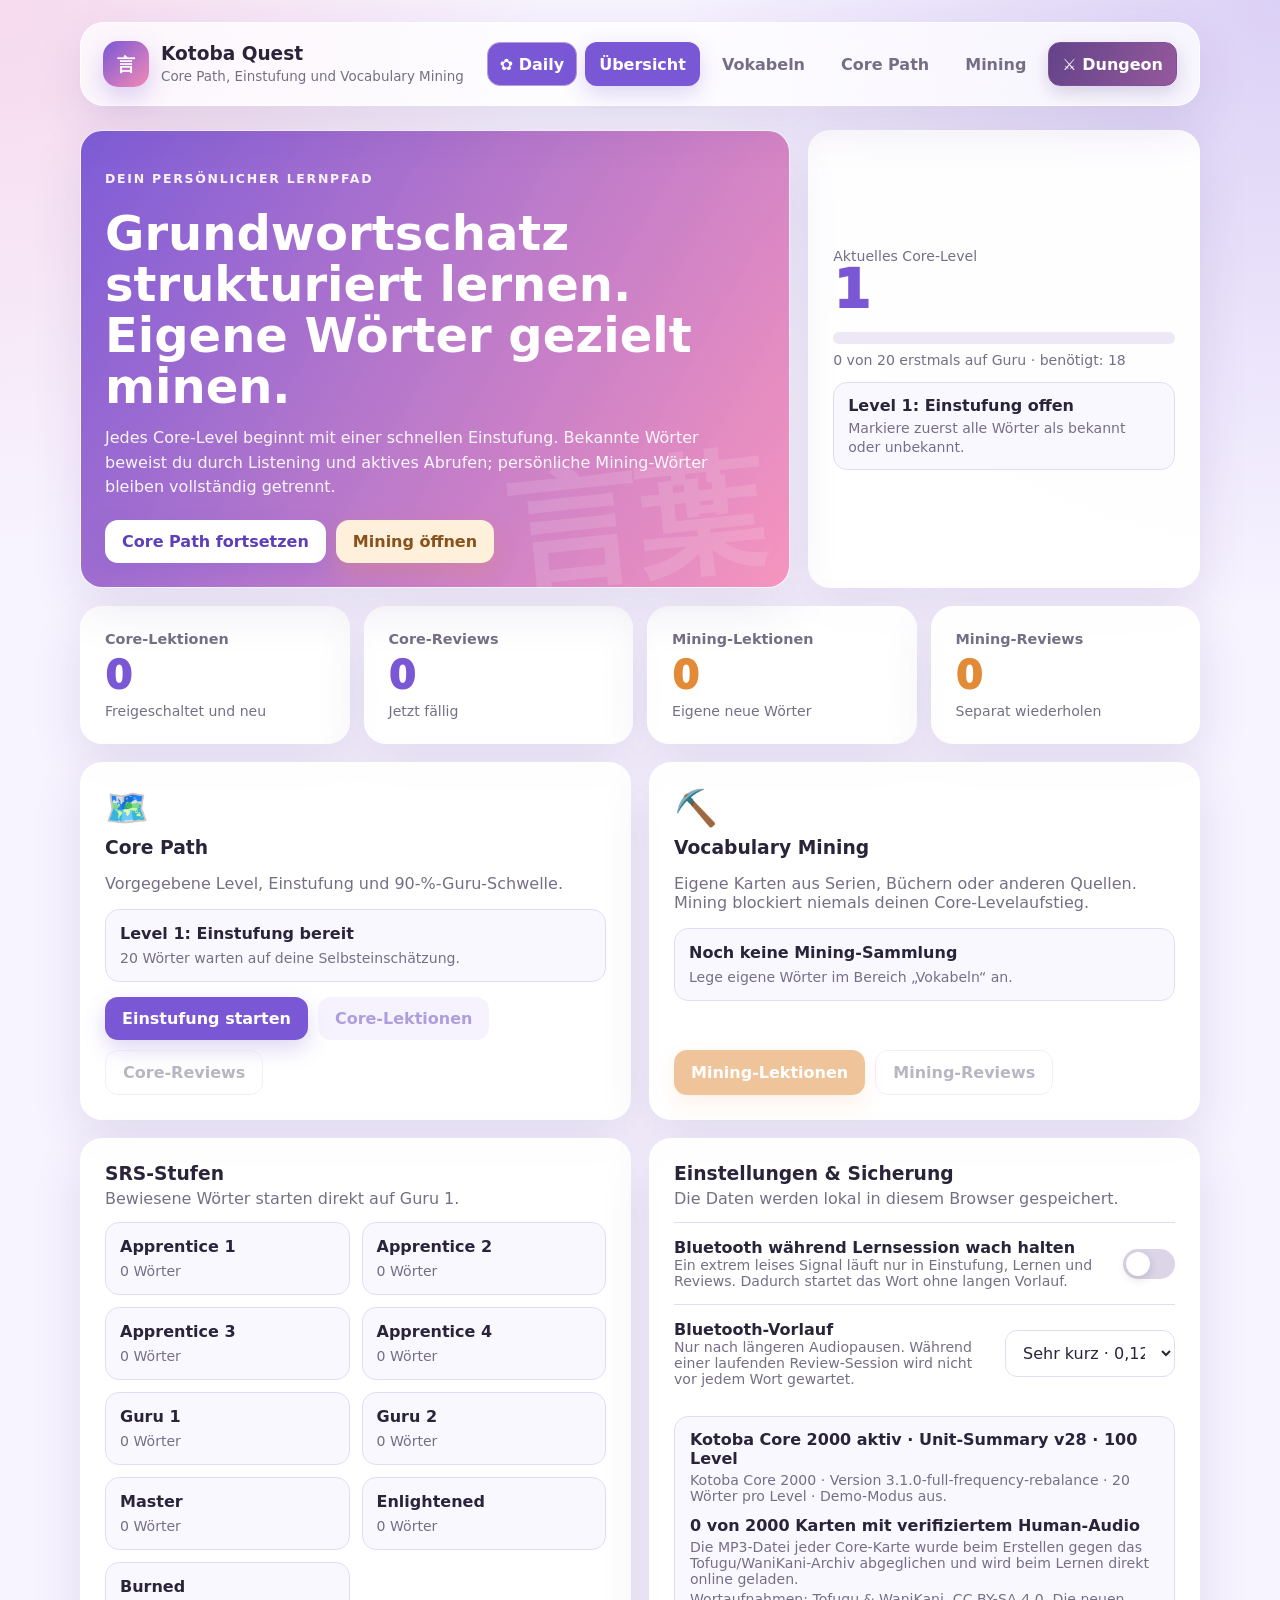
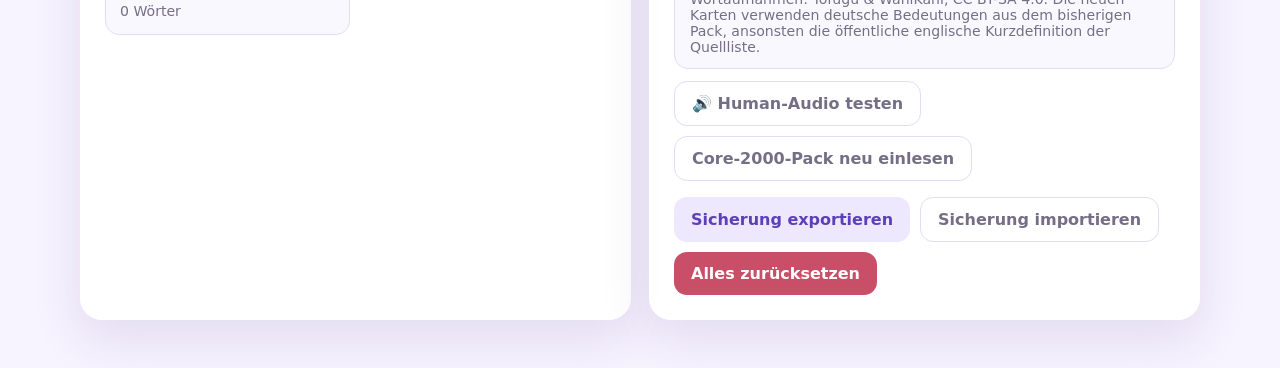
==== commit b4c174f1: "fix(nav): expose Daily in actual Cloud host and standalone app" ====
--- a/index.html
+++ b/index.html
@@ -3,6 +3,8 @@
 <head>
   <meta charset="UTF-8" />
   <meta name="viewport" content="width=device-width, initial-scale=1.0" />
+  <link rel="stylesheet" href="./daily-navigation.css">
+  <script defer src="./daily-navigation.js"></script>
   <title>Kotoba Quest – Core Path & Mining</title>
   <style>
     :root {
@@ -480,6 +482,7 @@
         </div>
       </div>
       <nav class="nav" aria-label="Hauptnavigation">
+        <a id="kqDailyIndexEntry" class="kq-daily-entry" href="./daily.html?from=index" target="_top" aria-label="Daily Lernquest öffnen">✿ Daily</a>
         <button data-view="dashboard" class="active">Übersicht</button>
         <button data-view="vocabulary">Vokabeln</button>
         <button data-view="core">Core Path</button>
@@ -824,6 +827,7 @@
 
   <div class="toast" id="toast"></div>
 
+  <script src="./japanese-romaji.js"></script>
   <script src="content-packs/core-2000/core-pack.js"></script>
   <script src="audio/human-audio-ready.js?v=0.3.0"></script>
   <script src="audio/audio-manifest.js?v=0.5.0"></script>
@@ -3345,16 +3349,43 @@
       });
     }
 
+    // Alternate which skill is tested first on successive completed reviews.
+    // Existing counters already advance once per finalized two-direction review:
+    // no new persistent fields or SRS scheduling changes are necessary.
+    function firstVocabularyReviewType(item) {
+      const id=String(item.packEntryId || item.id || `${item.word || ""}/${item.reading || ""}`);
+      let parity=0;
+      for(const character of id) parity=(parity+character.codePointAt(0))%2;
+      const completed=Math.max(0,Math.trunc(Number(item.correct)||0))
+        +Math.max(0,Math.trunc(Number(item.incorrect)||0));
+      return (parity+completed)%2===0 ? "production" : "listening";
+    }
+
+    function buildVocabularyReviewQuestions(due) {
+      const shuffled=[...due];
+      for(let i=shuffled.length-1;i>0;i--) {
+        const j=Math.floor(Math.random()*(i+1));
+        [shuffled[i],shuffled[j]]=[shuffled[j],shuffled[i]];
+      }
+      const first=shuffled.map(item => ({
+        itemId:item.id,
+        type:firstVocabularyReviewType(item)
+      }));
+      // Separate both directions by the other due words instead of revealing
+      // the answer in the immediately following prompt.
+      const second=first.map(question => ({
+        itemId:question.itemId,
+        type:question.type==="production" ? "listening" : "production"
+      }));
+      return [...first,...second];
+    }
+
     function startReviews(kind) {
       const due=getDueItems(kind);
       if(!due.length) {
         reviewSession={kind,questions:[],index:0,results:{},errors:{},finalized:{},stats:{correctQuestions:0,totalQuestions:0,completedItems:0,totalItems:0,levelsGained:0},feedback:null,locked:false,empty:true};
       } else {
-        const questions=[];
-        [...due].sort(() => Math.random()-.5).forEach(item => {
-          const pair=[{itemId:item.id,type:"listening"},{itemId:item.id,type:"production"}].sort(() => Math.random()-.5);
-          questions.push(...pair);
-        });
+        const questions=buildVocabularyReviewQuestions(due);
         reviewSession={kind,questions,index:0,results:Object.fromEntries(due.map(item => [item.id,{listening:null,production:null}])),errors:Object.fromEntries(due.map(item => [item.id,{listening:false,production:false}])),finalized:{},stats:{correctQuestions:0,totalQuestions:due.length*2,completedItems:0,totalItems:due.length,levelsGained:0},feedback:null,locked:false,empty:false};
       }
       switchView("reviews"); renderReview();
--- a/daily-navigation.css
+++ b/daily-navigation.css
@@ -0,0 +1,3 @@
+.kq-daily-entry{display:inline-flex;align-items:center;justify-content:center;flex:0 0 auto;min-height:44px;padding:9px 12px;border:1px solid #b89bdc;border-radius:13px;background:#7957d5;color:#fff;text-decoration:none;font-weight:850;white-space:nowrap}
+.kq-daily-entry:focus-visible{outline:3px solid #e978af;outline-offset:2px}.kq-daily-entry[hidden]{display:none!important}
+@media(max-width:600px){.kq-daily-entry{font-size:.85rem;padding:8px 10px}.cloud-bar .status-copy{overflow:hidden}.cloud-bar .status-copy strong{white-space:nowrap;overflow:hidden;text-overflow:ellipsis}}
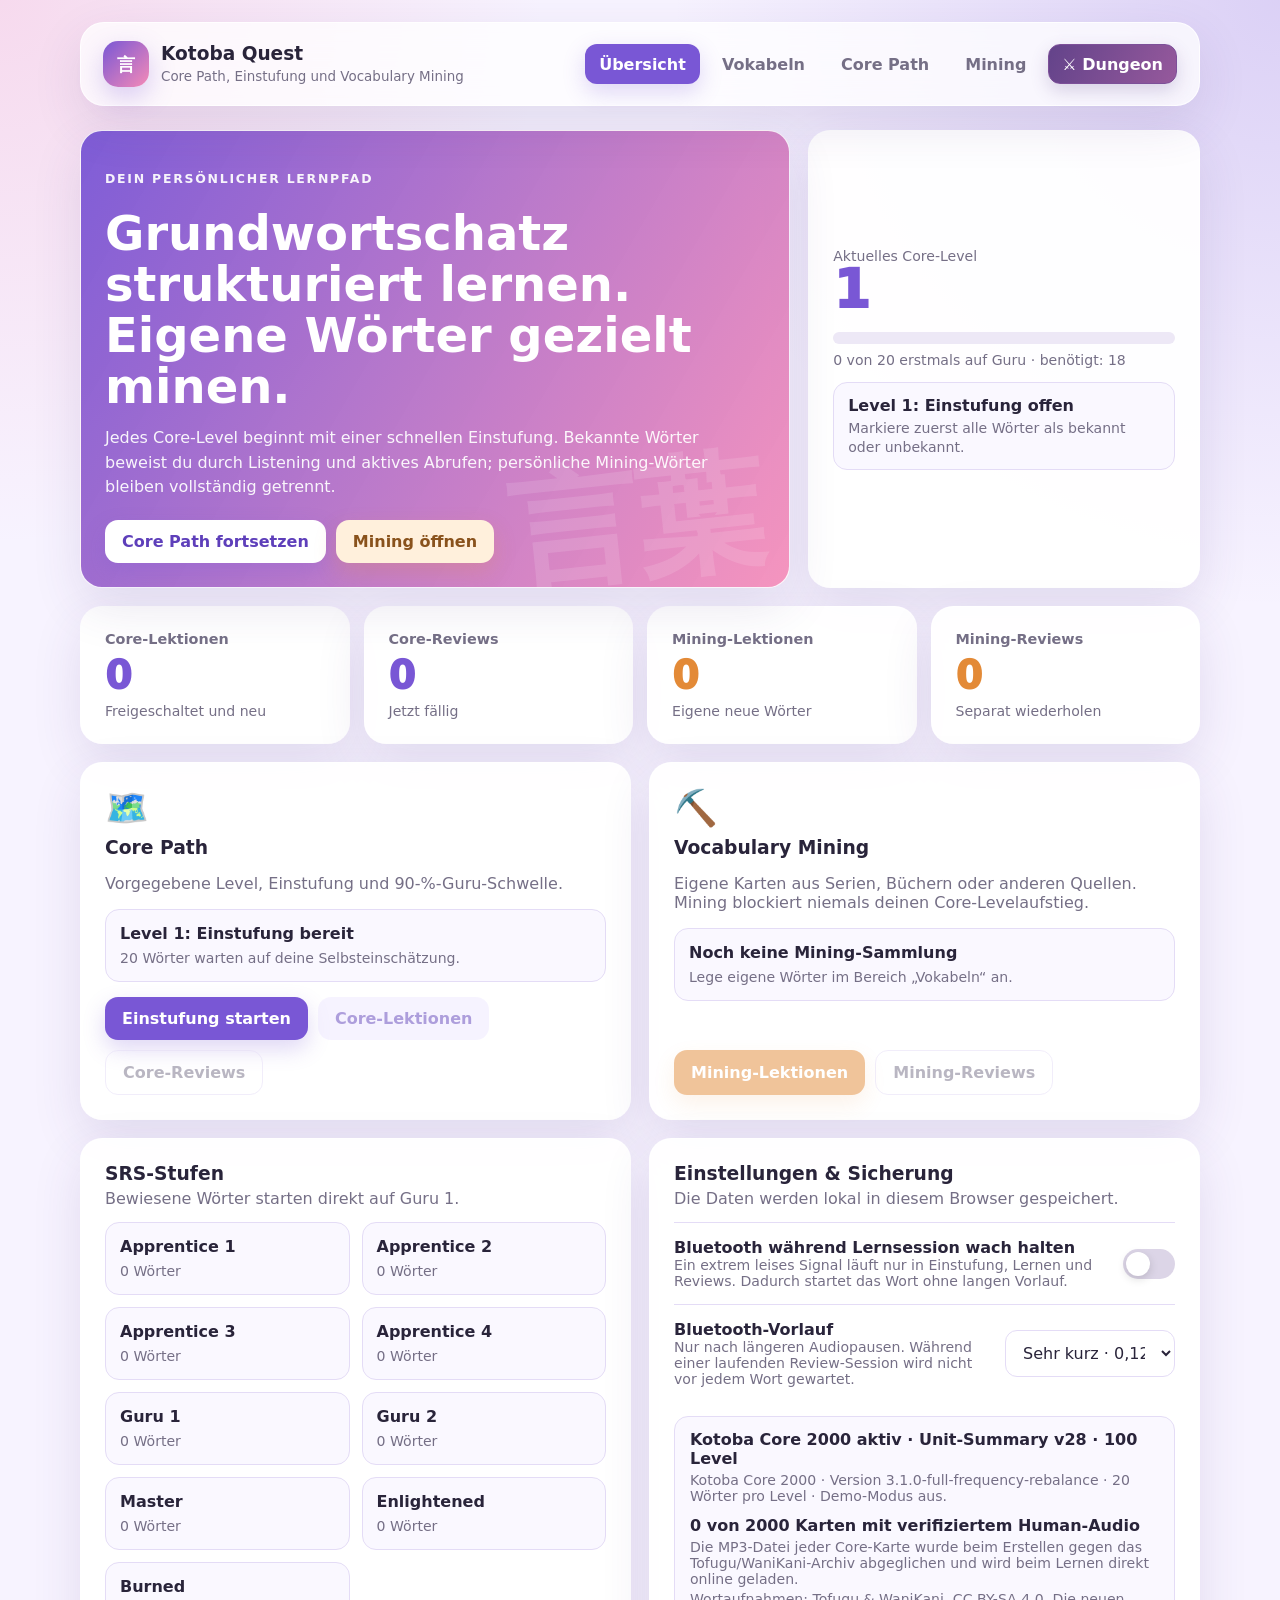
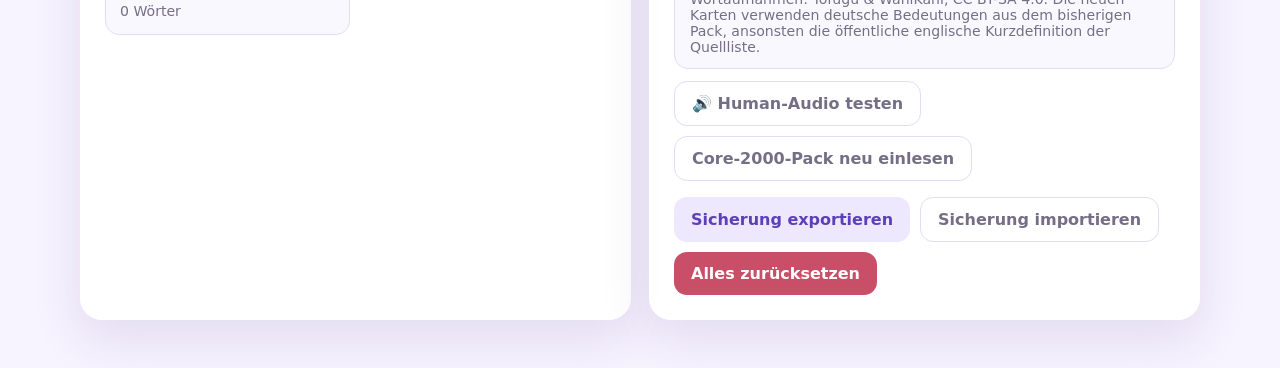
==== commit b5b481c7: "Merge pull request #26 from TtRatKb/feat/daily-romaji-input feat(daily): shared Romaji-to-Kana input" ====
--- a/index.html
+++ b/index.html
@@ -3,8 +3,6 @@
 <head>
   <meta charset="UTF-8" />
   <meta name="viewport" content="width=device-width, initial-scale=1.0" />
-  <link rel="stylesheet" href="./daily-navigation.css">
-  <script defer src="./daily-navigation.js"></script>
   <title>Kotoba Quest – Core Path & Mining</title>
   <style>
     :root {
@@ -482,7 +480,6 @@
         </div>
       </div>
       <nav class="nav" aria-label="Hauptnavigation">
-        <a id="kqDailyIndexEntry" class="kq-daily-entry" href="./daily.html?from=index" target="_top" aria-label="Daily Lernquest öffnen">✿ Daily</a>
         <button data-view="dashboard" class="active">Übersicht</button>
         <button data-view="vocabulary">Vokabeln</button>
         <button data-view="core">Core Path</button>
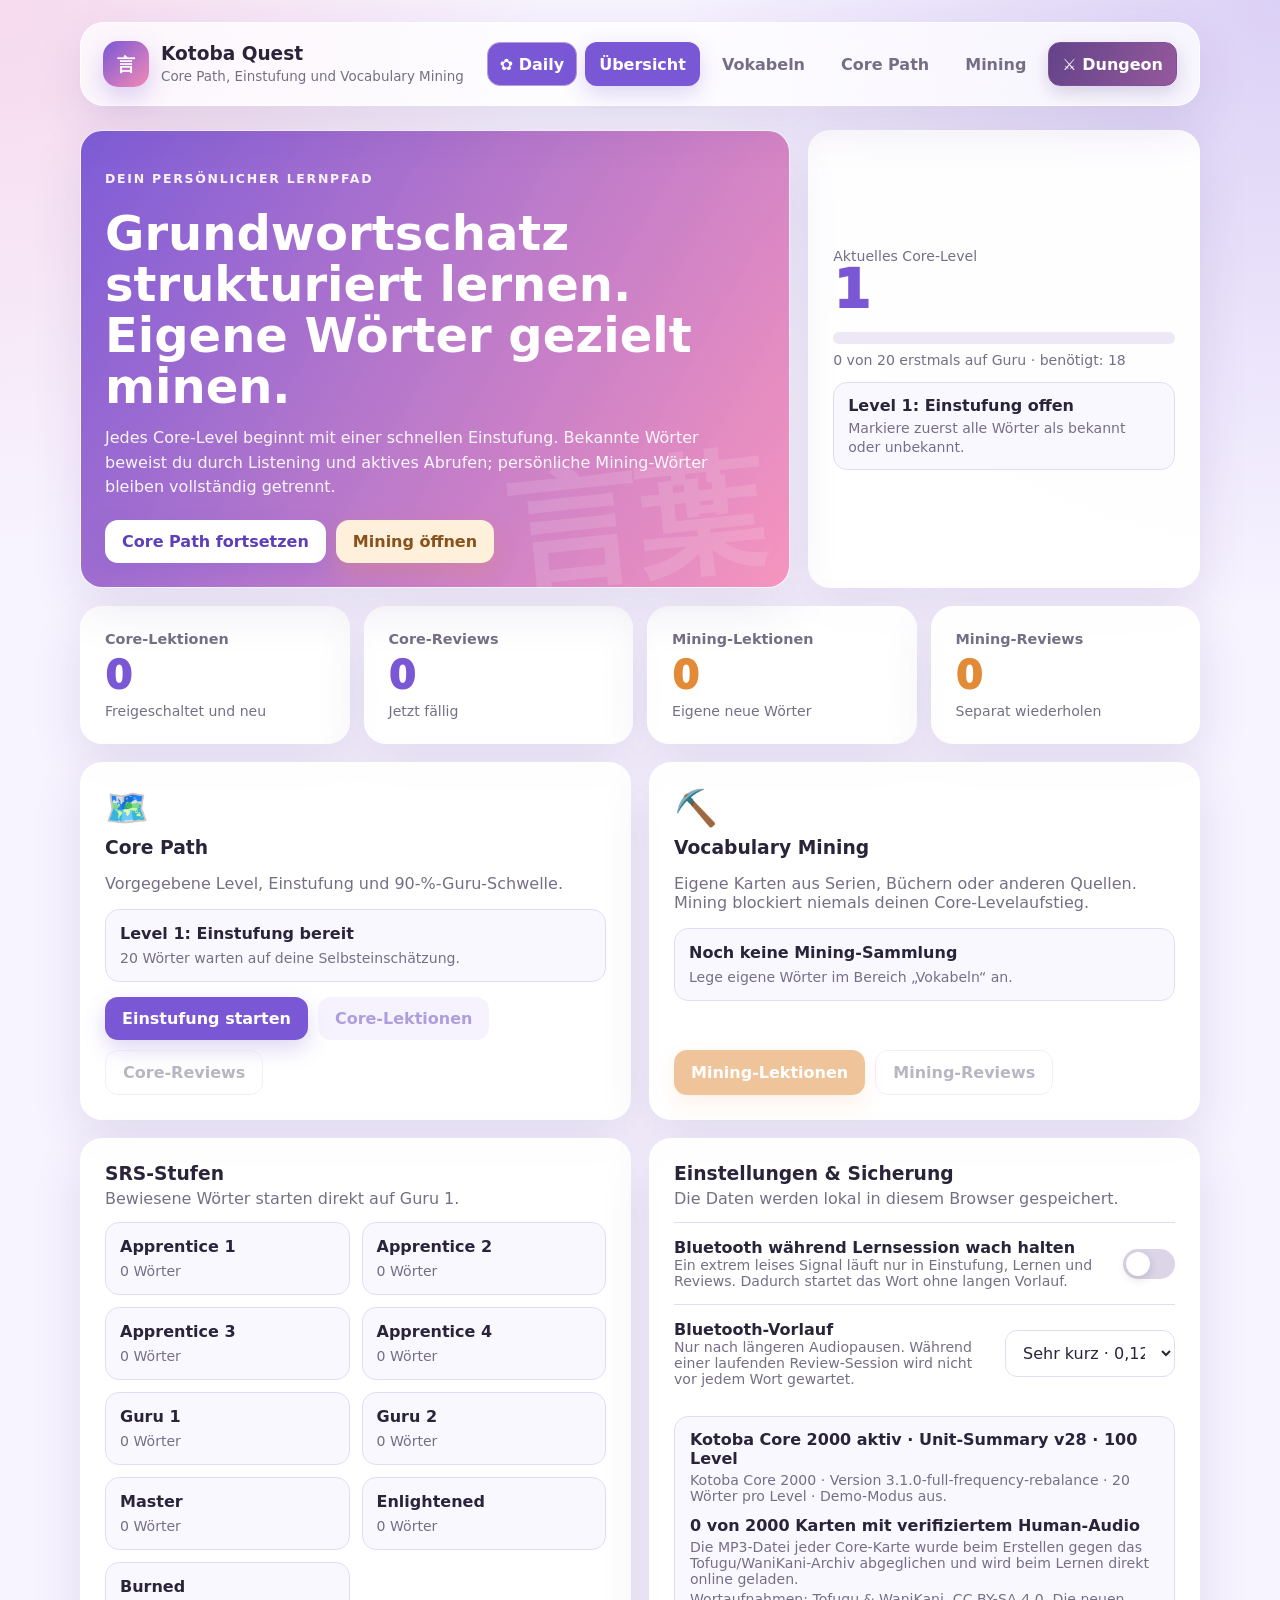
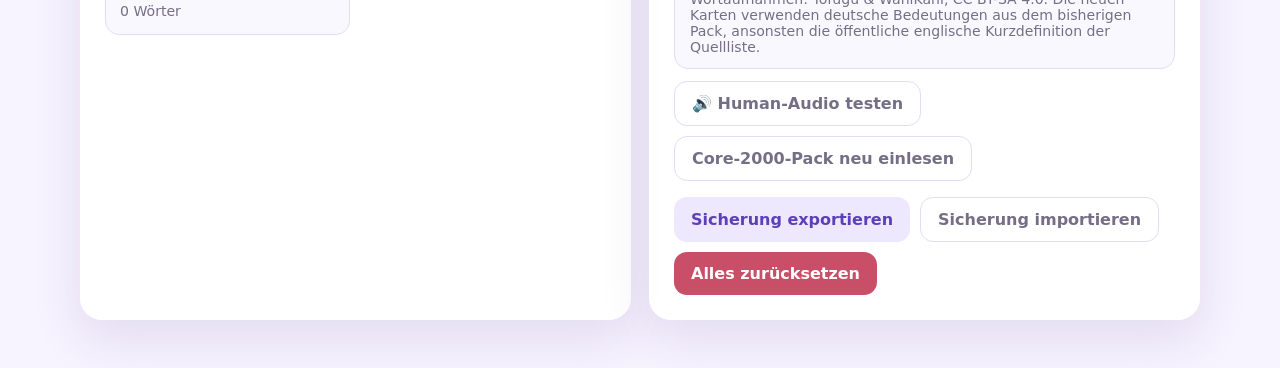
==== commit 0686dc9b: "Merge pull request #27 from TtRatKb/feat/daily-native-navigation fix(nav): visible Daily entry in th" ====
--- a/index.html
+++ b/index.html
@@ -3,6 +3,8 @@
 <head>
   <meta charset="UTF-8" />
   <meta name="viewport" content="width=device-width, initial-scale=1.0" />
+  <link rel="stylesheet" href="./daily-navigation.css">
+  <script defer src="./daily-navigation.js"></script>
   <title>Kotoba Quest – Core Path & Mining</title>
   <style>
     :root {
@@ -480,6 +482,7 @@
         </div>
       </div>
       <nav class="nav" aria-label="Hauptnavigation">
+        <a id="kqDailyIndexEntry" class="kq-daily-entry" href="./daily.html?from=index" target="_top" aria-label="Daily Lernquest öffnen">✿ Daily</a>
         <button data-view="dashboard" class="active">Übersicht</button>
         <button data-view="vocabulary">Vokabeln</button>
         <button data-view="core">Core Path</button>
--- a/daily-navigation.css
+++ b/daily-navigation.css
@@ -0,0 +1,3 @@
+.kq-daily-entry{display:inline-flex;align-items:center;justify-content:center;flex:0 0 auto;min-height:44px;padding:9px 12px;border:1px solid #b89bdc;border-radius:13px;background:#7957d5;color:#fff;text-decoration:none;font-weight:850;white-space:nowrap}
+.kq-daily-entry:focus-visible{outline:3px solid #e978af;outline-offset:2px}.kq-daily-entry[hidden]{display:none!important}
+@media(max-width:600px){.kq-daily-entry{font-size:.85rem;padding:8px 10px}.cloud-bar .status-copy{overflow:hidden}.cloud-bar .status-copy strong{white-space:nowrap;overflow:hidden;text-overflow:ellipsis}}
